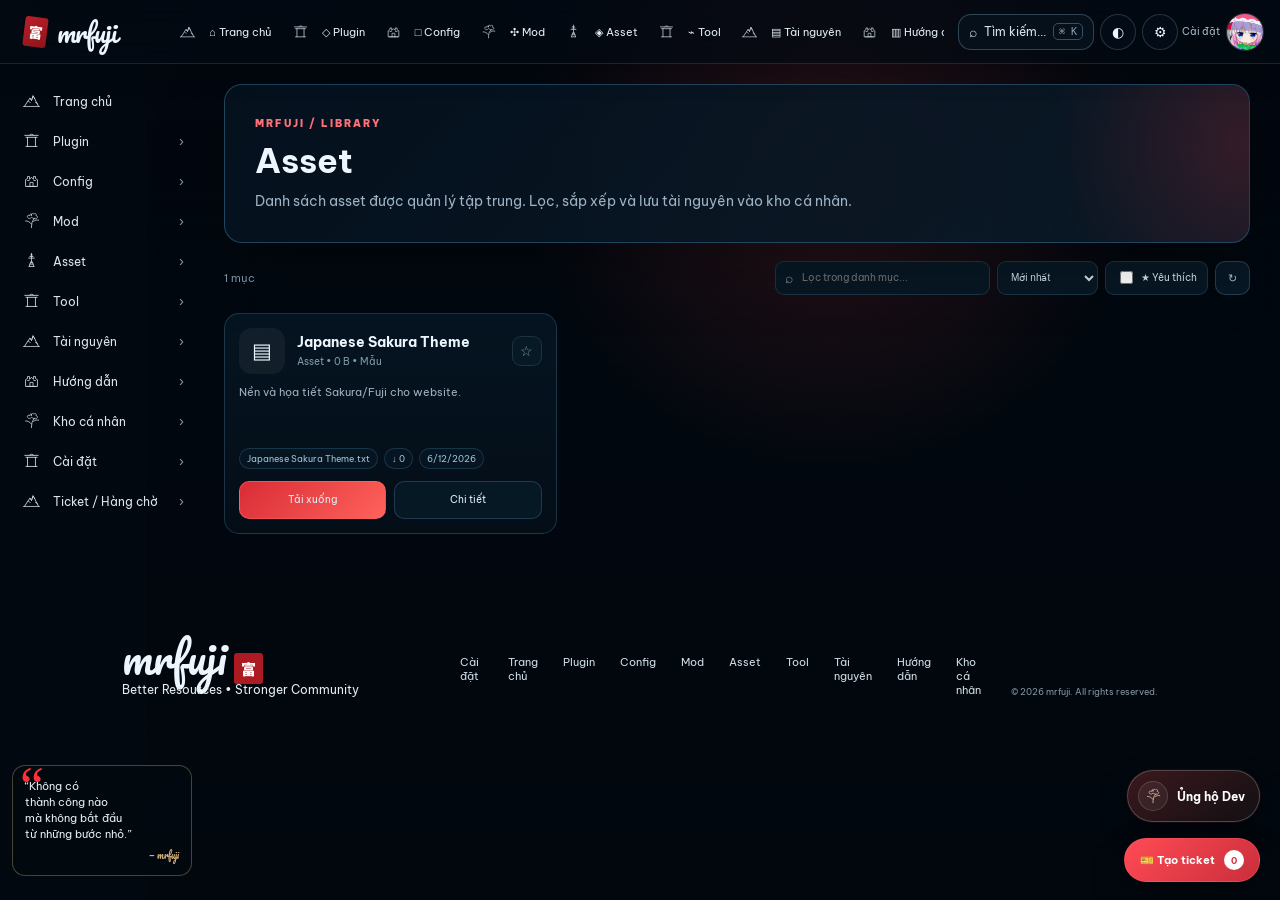
==== assets.html @ ceda86ba "Add files via upload" ====
<!doctype html><html lang="vi"><head><meta charset="utf-8"><meta name="viewport" content="width=device-width,initial-scale=1"><title>mrfuji — Resource Hub</title><meta name="description" content="mrfuji — Game Developer & Resource Creator"><link rel="icon" href="assets/favicon.svg"><link rel="preconnect" href="https://fonts.googleapis.com"><link rel="preconnect" href="https://fonts.gstatic.com" crossorigin><link href="https://fonts.googleapis.com/css2?family=Be+Vietnam+Pro:wght@400;500;600;700;800&family=Noto+Sans+JP:wght@500;700;900&family=Pacifico&display=swap" rel="stylesheet"><link rel="stylesheet" href="css/style.css"></head><body><div class="page-bg"></div><div class="page-overlay"></div><div class="petal-layer"></div><header class="topbar"><a class="brand" href="index.html"><span class="brand-mark">富</span><span class="brand-word">mrfuji</span></a><nav class="topnav"><a href="index.html">⌂ Trang chủ</a><a href="plugins.html">◇ Plugin</a><a href="config.html">□ Config</a><a href="mods.html">✣ Mod</a><a href="assets.html">◈ Asset</a><a href="tools.html">⌁ Tool</a><a href="resources.html">▤ Tài nguyên</a><a href="guide.html">▥ Hướng dẫn</a><a href="my-library.html">♡ Kho cá nhân</a><a href="#" data-open-ticket-nav>🎫 Ticket</a></nav><div class="top-actions"><button class="search-pill" id="searchOpen">⌕ <span>Tìm kiếm...</span><kbd>⌘ K</kbd></button><button class="icon-btn" id="themeToggle">◐</button><button class="icon-btn settings-trigger" id="adminOpen" aria-label="Cài đặt">⚙</button><span class="settings-label">Cài đặt</span><button class="mini-avatar" id="avatarBtn"><img src="assets/images/avatar.gif" alt="Avatar"></button></div></header><aside class="sidebar"><div class="side-inner"><a class="side-item" href="index.html"><span class="side-icon">⌂</span><span>Trang chủ</span></a><a class="side-item" href="plugins.html"><span class="side-icon">◇</span><span>Plugin</span><span class="chev">›</span></a><a class="side-item" href="config.html"><span class="side-icon">□</span><span>Config</span><span class="chev">›</span></a><a class="side-item" href="mods.html"><span class="side-icon">✣</span><span>Mod</span><span class="chev">›</span></a><a class="side-item" href="assets.html"><span class="side-icon">◈</span><span>Asset</span><span class="chev">›</span></a><a class="side-item" href="tools.html"><span class="side-icon">⌁</span><span>Tool</span><span class="chev">›</span></a><a class="side-item" href="resources.html"><span class="side-icon">▤</span><span>Tài nguyên</span><span class="chev">›</span></a><a class="side-item" href="guide.html"><span class="side-icon">▥</span><span>Hướng dẫn</span><span class="chev">›</span></a><a class="side-item" href="my-library.html"><span class="side-icon">♡</span><span>Kho cá nhân</span><span class="chev">›</span></a><a class="side-item settings-side-link" href="#" data-open-settings><span class="side-icon">⚙</span><span>Cài đặt</span><span class="chev">›</span></a><a class="side-item ticket-side-link" href="#" data-open-ticket-nav><span class="side-icon">🎫</span><span>Ticket / Hàng chờ</span><span class="chev">›</span></a><div class="side-quote">“Không có<br>thành công nào<br>mà không bắt đầu<br>từ những bước nhỏ.”<small>— mrfuji</small></div></div></aside><main class="content"><div class="page-shell" id="catalogRoot" data-cat="assets"><section class="page-hero"><span class="page-hero-kicker">mrfuji / library</span><h1 id="catTitle">Asset</h1><p id="catDesc">Hình ảnh, âm thanh, resource pack và các tài nguyên thiết kế.</p></section><div class="page-toolbar"><div class="count" id="catCount">Đang tải...</div><div class="catalog-tools"><label class="catalog-search"><span>⌕</span><input id="catalogSearch" placeholder="Lọc trong danh mục..."></label><select id="catalogSort" class="catalog-select"><option value="new">Mới nhất</option><option value="downloads">Nhiều lượt tải</option><option value="name">Tên A → Z</option></select><label class="fav-filter"><input id="onlyFav" type="checkbox"> ★ Yêu thích</label><button class="filter-btn" id="refreshCatalog">↻</button></div></div><div class="resource-cards" id="catalogList"></div></div></main><footer class="footer shell"><div class="footer-brand"><span class="script">mrfuji</span><span class="seal">富</span><p>Better Resources • Stronger Community</p></div><div class="footer-nav"><a href="#" data-open-settings>Cài đặt</a><a href="index.html">Trang chủ</a><a href="plugins.html">Plugin</a><a href="config.html">Config</a><a href="mods.html">Mod</a><a href="assets.html">Asset</a><a href="tools.html">Tool</a><a href="resources.html">Tài nguyên</a><a href="guide.html">Hướng dẫn</a><a href="my-library.html">Kho cá nhân</a></div><small>© 2026 mrfuji. All rights reserved.</small></footer><div class="search-modal" id="searchModal" aria-hidden="true"><div class="search-box"><button class="close" id="searchClose">×</button><div class="modal-heading"><span class="modal-kicker">SEARCH</span><b>Tìm kiếm tài nguyên</b><small>Tìm trong toàn bộ thư viện đã upload</small></div><div class="search-input"><span>⌕</span><input id="searchInput" placeholder="Tên file, tiêu đề, danh mục..." autocomplete="off"></div><div class="search-results" id="searchResults"></div></div></div>
<div class="admin-modal" id="adminModal" aria-hidden="true"><div class="admin-box"><button class="close" id="adminClose">×</button><div class="modal-heading"><span class="modal-kicker">ADMIN CENTER</span><b>Quản trị website</b><small>Đổi avatar, upload tài nguyên, quản lý danh sách và nhạc.</small></div><form class="admin-form" id="adminForm"><label>Mật khẩu quản trị<input id="adminPassword" type="password" placeholder="Nhập mật khẩu"></label><button class="primary-btn" type="submit">Đăng nhập Admin</button><p class="admin-note">Bản tĩnh: quyền này chỉ bảo vệ giao diện trên trình duyệt hiện tại.</p></form><div class="hidden" id="adminPanel"><div class="admin-profile-card"><div class="admin-avatar-preview"><img src="assets/images/avatar.gif" alt="Avatar"></div><div><b>mrfuji Administrator</b><small>Quản lý profile & thư viện</small></div><span class="admin-badge">ADMIN</span></div><div class="admin-actions"><button class="primary-btn" id="changeAvatarBtn">Đổi ảnh đại diện</button><button class="secondary-btn" id="resetAvatarBtn">Khôi phục avatar</button><button class="secondary-btn" id="logoutAdmin">Đăng xuất</button><input id="avatarInput" type="file" accept="image/*" hidden></div><div class="admin-tabs"><button class="admin-tab active" data-admin-tab="upload">Upload</button><button class="admin-tab" data-admin-tab="library">Thư viện</button><button class="admin-tab" data-admin-tab="music">Nhạc</button><button class="admin-tab" data-admin-tab="stats">Thống kê</button></div><div id="adminWorkspace"></div></div></div></div>
<div class="toast" id="toast"></div><div class="scroll-progress" id="scrollProgress"></div><button class="back-top" id="backTop">↑</button><script src="js/ticket-center.js"></script><script src="js/script.js"></script><script>document.querySelector('#refreshCatalog')?.addEventListener('click',()=>location.reload())</script></body></html>
---- css/style.css ----
:root{--bg:#040a12;--panel:rgba(4,15,27,.88);--panel2:rgba(3,17,29,.94);--line:rgba(95,183,239,.28);--line2:rgba(255,72,75,.65);--text:#edf6ff;--muted:#9fb4c8;--red:#ff2431;--red2:#e95b5f;--blue:#0ea7ff;--cyan:#12d8f2;--gold:#f3b44f;--purple:#9d86ff;--green:#55e9b1}*{box-sizing:border-box}html{scroll-behavior:smooth}body{margin:0;background:var(--bg);color:var(--text);font-family:'Be Vietnam Pro',sans-serif;font-size:14px;min-height:100vh}.page-bg{position:fixed;inset:0;background:linear-gradient(rgba(1,8,14,.28),rgba(1,8,14,.5)),url('https://images.unsplash.com/photo-1490806843957-31f4c9a91c65?auto=format&fit=crop&w=2400&q=85') center/cover no-repeat;filter:saturate(.8) contrast(1.05);z-index:-3}.page-overlay{position:fixed;inset:0;background:radial-gradient(circle at 65% 18%,rgba(255,74,74,.16),transparent 28%),linear-gradient(90deg,rgba(2,9,16,.92) 0 11.4%,rgba(2,9,16,.52) 11.5% 100%);z-index:-2}.petal-layer{pointer-events:none;position:fixed;inset:0;overflow:hidden;z-index:20}.petal{position:absolute;top:-30px;width:10px;height:7px;background:#ff7990;border-radius:8px 0 8px 0;box-shadow:0 0 8px rgba(255,68,92,.6);animation:fall linear infinite}@keyframes fall{to{transform:translate3d(var(--x),110vh,0) rotate(720deg);opacity:.1}}a{color:inherit;text-decoration:none}button{font:inherit}.topbar{position:fixed;left:0;right:0;top:0;height:72px;padding:0 22px 0 34px;display:flex;align-items:center;gap:25px;background:rgba(3,10,17,.82);border-bottom:1px solid rgba(151,182,209,.15);backdrop-filter:blur(16px);z-index:30}.brand{width:180px;display:flex;align-items:center;gap:10px}.brand-word,.script{font-family:'Pacifico',cursive}.brand-word{font-size:31px;letter-spacing:-1px}.brand-mark{font-family:'Noto Sans JP';font-weight:900;background:#ba171f;color:#fff;width:26px;height:35px;display:grid;place-items:center;border-radius:3px;transform:rotate(7deg);font-size:14px}.topnav{display:flex;gap:7px;flex:1}.topnav a{padding:13px 14px;border:1px solid transparent;border-radius:12px;color:#e2edf7;white-space:nowrap}.topnav a span{opacity:.95;margin-right:7px}.topnav a.active,.topnav a:hover{background:linear-gradient(180deg,rgba(255,67,68,.23),rgba(255,67,68,.08));border-color:rgba(255,67,68,.55);box-shadow:inset 0 0 20px rgba(255,44,44,.06)}.top-actions{display:flex;align-items:center;gap:9px}.search-pill{min-width:155px;display:flex;align-items:center;gap:7px;background:#071520;border:1px solid rgba(129,171,201,.34);color:#d7e3ee;border-radius:18px;padding:10px 12px}.search-pill span{font-size:12px;flex:1;text-align:left}.search-pill kbd{font-size:10px;border:1px solid #385066;padding:2px 5px;border-radius:5px;color:#8ca2b4}.icon-btn,.mini-avatar{width:40px;height:40px;border-radius:50%;border:1px solid rgba(129,171,201,.3);background:#06131f;color:#f0f6fc;display:grid;place-items:center}.mini-avatar{padding:0;overflow:hidden}.mini-avatar img{width:100%;height:100%;object-fit:cover}.sidebar{position:fixed;left:0;top:72px;bottom:0;width:230px;padding:24px 14px;z-index:25}.side-inner{height:100%;position:relative}.side-item{display:flex;align-items:center;gap:11px;padding:13px 13px;margin:3px 0;border-radius:11px;color:#dbe5ed}.side-item.active,.side-item:hover{background:linear-gradient(90deg,rgba(194,25,31,.32),rgba(194,25,31,.08));border:1px solid rgba(255,58,66,.5)}.side-icon{width:24px;text-align:center;font-size:18px}.chev{margin-left:auto;color:#88a0b2}.side-quote{position:absolute;bottom:20px;left:2px;right:2px;border:1px solid rgba(255,52,62,.8);border-radius:8px;padding:20px 17px 16px;background:rgba(2,10,18,.72);line-height:1.7;color:#e9eef4}.side-quote:before{content:'“';position:absolute;top:-18px;left:7px;font-size:54px;color:#ff3038;font-family:Georgia}.side-quote small{display:block;text-align:right;margin-top:6px;font-family:'Pacifico',cursive;color:#ef5961}.content{margin-left:230px;padding-top:93px;padding-right:17px}.shell{width:min(1085px,calc(100vw - 252px));margin:0 auto}.hero{height:370px;position:relative;border:1px solid rgba(113,174,218,.31);border-radius:16px;overflow:hidden;background:linear-gradient(90deg,rgba(3,10,16,.78),rgba(3,10,16,.22)),url('https://images.unsplash.com/photo-1490806843957-31f4c9a91c65?auto=format&fit=crop&w=2200&q=82') center 37%/cover}.hero:after{content:'';position:absolute;inset:0;background:linear-gradient(90deg,rgba(4,11,18,.6),transparent 48%,rgba(4,11,18,.22));pointer-events:none}.hero-profile{position:absolute;left:28px;top:70px;display:flex;align-items:center;gap:24px;z-index:2}.avatar-ring{border:0;background:none;padding:0;width:180px;height:180px;border-radius:50%;overflow:hidden;box-shadow:0 0 0 4px rgba(255,36,49,.82),0 0 0 7px rgba(5,12,19,.95),0 0 36px rgba(255,40,49,.35);cursor:pointer}.avatar-ring img{width:100%;height:100%;object-fit:cover}.hero-copy{padding-top:16px}.hero-name{display:flex;align-items:center;gap:12px}.script{font-size:55px;line-height:1}.seal{background:#ad1b22;color:#fff;font-family:'Noto Sans JP';font-weight:900;padding:5px 7px;border-radius:3px;transform:rotate(-6deg);font-size:15px}.hero-role{font-weight:700;font-size:16px;margin:9px 0 9px}.hero-copy p{color:#e0ebf3;line-height:1.7;margin:0}.socials{display:flex;gap:24px;margin-top:19px;font-size:23px}.clock-card{position:absolute;right:18px;top:70px;z-index:3;text-align:right;padding-right:38px}.jp-vertical{position:absolute;right:0;top:3px;font-family:'Noto Sans JP';font-weight:900;writing-mode:vertical-rl;letter-spacing:2px;font-size:22px;color:#fff;text-shadow:0 4px 14px #000}.time{font-size:24px;font-weight:700}.date{font-size:12px;color:#e6edf4;margin-top:4px}.weather{margin-top:11px;display:flex;gap:10px;align-items:center;justify-content:flex-end;color:#e6edf4}.weather span{font-size:23px}.weather strong{font-size:18px}.hero-stats{position:absolute;left:53%;right:24px;bottom:24px;z-index:4;height:76px;border:1px solid rgba(110,167,211,.38);background:rgba(1,10,19,.77);backdrop-filter:blur(12px);border-radius:12px;display:grid;grid-template-columns:repeat(4,1fr)}.hero-stats>div{display:flex;flex-direction:column;justify-content:center;align-items:center;gap:1px;border-right:1px solid rgba(110,167,211,.16)}.hero-stats>div:last-child{border:0}.hero-stats strong{font-size:16px}.hero-stats span{font-size:10px;color:#90a6b7}.hero-stats .online i{width:10px;height:10px;border-radius:50%;background:#31efb0;box-shadow:0 0 10px #31efb0;margin-bottom:2px}.intro{margin-top:16px;display:grid;grid-template-columns:1.02fr 1.48fr;gap:14px;padding:21px 20px;border:1px solid rgba(255,41,50,.58);border-radius:13px;background:linear-gradient(90deg,rgba(3,13,22,.97),rgba(7,18,28,.78)),url('https://images.unsplash.com/photo-1493780474015-ba834fd0ce2f?auto=format&fit=crop&w=1600&q=78') center/cover}.intro-copy h2,.section-head h2{font-size:20px;margin:0 0 7px}.intro-copy h2 span{color:#ff2f39}.intro-copy p{color:#d8e3ec;line-height:1.64;margin:7px 0}.signature{font-family:'Pacifico',cursive;font-size:35px;color:#ff3540;margin-top:3px;transform:rotate(-8deg)}.category-grid{display:grid;grid-template-columns:repeat(5,1fr);gap:10px}.cat-card{position:relative;padding:18px 12px 12px;border-radius:9px;min-height:145px;display:flex;flex-direction:column;align-items:center;text-align:center;overflow:hidden}.cat-card:before{content:'';position:absolute;inset:0;background:linear-gradient(180deg,rgba(255,255,255,.03),transparent)}.cat-card.red{border:1px solid #b33139;background:linear-gradient(180deg,rgba(163,31,37,.43),rgba(24,13,18,.65))}.cat-card.blue{border:1px solid #1484c2;background:linear-gradient(180deg,rgba(11,79,126,.4),rgba(8,24,35,.7))}.cat-card.cyan{border:1px solid #097ea4;background:linear-gradient(180deg,rgba(8,68,94,.42),rgba(7,21,31,.7))}.cat-card.gold{border:1px solid #8f6a3d;background:linear-gradient(180deg,rgba(103,75,34,.36),rgba(28,22,16,.75))}.cat-card.purple{border:1px solid #6655a1;background:linear-gradient(180deg,rgba(67,45,117,.32),rgba(12,10,24,.75))}.cat-icon{font-size:28px;width:53px;height:53px;border-radius:50%;display:grid;place-items:center;background:rgba(0,0,0,.22);margin-bottom:9px}.cat-card b{font-size:14px}.cat-card small{font-size:9px;color:#9fb4c5;margin-top:5px;line-height:1.4}.cat-card em{font-style:normal;margin-top:auto;border:1px solid rgba(255,255,255,.24);border-radius:50%;width:24px;height:24px;display:grid;place-items:center}.section{margin-top:16px;background:linear-gradient(180deg,rgba(2,13,22,.94),rgba(3,11,19,.92));border:1px solid rgba(60,153,209,.4);border-radius:13px;padding:18px 19px}.section-head{display:flex;align-items:center;justify-content:space-between;margin-bottom:12px}.section-head h2{font-size:19px}.section-head h2:first-letter{color:#ff2d37}.section-head p{margin:2px 0 0;color:#9db0c0;font-size:11px}.section-head>a{font-size:12px}.skill-grid{display:grid;grid-template-columns:repeat(5,1fr);gap:11px}.skill{min-height:102px;border:1px solid rgba(72,140,184,.38);border-radius:8px;background:rgba(5,19,31,.86);padding:13px;display:flex;align-items:flex-start;gap:10px}.skill-icon{width:42px;height:42px;border-radius:8px;display:grid;place-items:center;font-weight:900;font-size:17px;color:#fff;flex:0 0 42px}.skill-icon.js{background:#f5cd1d;color:#111}.skill-icon.node{background:#27ad62}.skill-icon.php{background:#7775d9}.skill-icon.html{background:#f36439}.skill-icon.git{background:#ee4c42}.skill-info{display:flex;flex-direction:column;min-width:0;flex:1}.skill-info b{font-size:12px}.skill-info small{font-size:10px;color:#a5b4c2;margin-top:2px}.meter{height:7px;margin-top:14px;background:#143143;border-radius:20px;overflow:hidden}.meter i{display:block;height:100%;background:linear-gradient(90deg,#ffbf39,#35dbba);border-radius:20px}.skill>strong{align-self:flex-end;font-size:10px;color:#dbe8f1}.plugin-grid{display:grid;grid-template-columns:repeat(4,1fr);gap:11px}.plugin{padding:15px;border:1px solid rgba(72,140,184,.37);border-radius:8px;background:rgba(5,18,29,.9)}.plugin-top{display:flex;gap:10px;align-items:flex-start}.picon{width:41px;height:41px;border-radius:8px;display:grid;place-items:center;color:#fff;font-size:22px}.picon.green{background:#20b275}.picon.blue{background:#127cd0}.picon.purple{background:#8162f5}.picon.gold{background:#d8921f}.plugin b{font-size:13px}.tags{display:flex;gap:5px;margin-top:4px}.tags span{font-size:9px;color:#aab8c3;background:#173044;padding:2px 6px;border-radius:5px}.plugin p{font-size:11px;line-height:1.55;color:#bfccd8;min-height:48px}.plugin footer{display:flex;align-items:center;gap:14px;font-size:10px;color:#b6c5d1}.rating{color:#f8cd37}.plugin footer em{margin-left:auto;border:1px solid #496276;border-radius:50%;width:23px;height:23px;display:grid;place-items:center;font-style:normal}.split{display:grid;grid-template-columns:2fr 1fr;gap:14px}.resource-list{display:grid;gap:8px}.resource{display:flex;align-items:center;gap:12px;padding:9px;border:1px solid rgba(66,133,175,.33);border-radius:8px;background:rgba(7,18,29,.87)}.thumb{width:95px;height:58px;border-radius:6px;background-size:cover;background-position:center}.r1{background-image:linear-gradient(rgba(10,26,49,.25),rgba(10,26,49,.6)),url('https://images.unsplash.com/photo-1518709268805-4e9042af9f23?auto=format&fit=crop&w=700&q=70')}.r2{background-image:linear-gradient(rgba(10,26,49,.25),rgba(10,26,49,.6)),url('https://images.unsplash.com/photo-1550745165-9bc0b252726f?auto=format&fit=crop&w=700&q=70')}.r3{background-image:linear-gradient(rgba(10,26,49,.25),rgba(10,26,49,.6)),url('https://images.unsplash.com/photo-1522383225653-ed111181a951?auto=format&fit=crop&w=700&q=70')}.resource div{flex:1}.resource b{font-size:12px}.resource small{display:block;font-size:9px;color:#5ec8ff;margin-top:2px}.resource p{margin:4px 0 0;color:#aabcc9;font-size:10px}.resource em{font-style:normal;width:25px;height:25px;border:1px solid #3f596e;border-radius:50%;display:grid;place-items:center}.quick-panel{padding-left:2px}.quick-panel .section-head{margin-bottom:8px}.quick-panel>a{display:flex;align-items:center;gap:9px;padding:13px 12px;border:1px solid rgba(66,133,175,.28);border-radius:7px;background:rgba(8,20,31,.77);margin-bottom:7px}.quick-panel>a span{width:26px;text-align:center}.quick-panel>a b{margin-left:auto;color:#6bcfff}.server{margin-top:16px;display:grid;grid-template-columns:1.1fr 2.6fr 1.3fr;gap:16px;align-items:center;border:1px solid rgba(255,39,47,.52);border-radius:12px;padding:14px 18px;background:linear-gradient(90deg,rgba(3,16,26,.97),rgba(6,20,30,.95))}.server-title{display:flex;gap:10px;align-items:center}.server-title>span{font-size:24px;color:#ff2e39}.server-title h2{margin:0;font-size:18px}.server-title p{margin:3px 0 0;font-size:10px;color:#8fa5b6}.server-items{display:grid;grid-template-columns:repeat(4,1fr);gap:7px}.server-items>div{border:1px solid rgba(68,133,171,.28);border-radius:7px;padding:9px 8px;display:grid;grid-template-columns:24px 1fr;align-items:center;background:#071622}.server-items b{font-size:10px}.server-items small{grid-column:2;font-size:8px;color:#a3b7c5}.server-items i{display:inline-block;width:6px;height:6px;border-radius:50%;background:#1fe6a8}.uptime{align-self:stretch;display:flex;flex-direction:column;justify-content:center}.uptime>div:first-child{display:flex;justify-content:space-between;font-size:10px;margin-bottom:7px}.uptime>div:first-child span{color:#b9cbd5}.uptime-bar{height:8px;background:#14333d;border-radius:10px;overflow:hidden}.uptime-bar i{display:block;width:99.9%;height:100%;background:linear-gradient(90deg,#39e3af,#63f2b8);border-radius:10px}.footer{padding:38px 10px 45px;display:grid;grid-template-columns:1.2fr 2fr auto;align-items:end;gap:20px}.footer-brand .script{font-size:42px}.footer-brand .seal{margin-left:8px}.footer-brand p{margin:3px 0 0;color:#e4edf4;font-size:12px}.footer-nav{display:flex;justify-content:center;gap:25px;font-size:11px;color:#d0dde6}.footer>small{color:#8195a5;font-size:9px;text-align:right}.search-modal{position:fixed;inset:0;background:rgba(1,6,11,.73);backdrop-filter:blur(10px);display:none;place-items:start center;padding-top:120px;z-index:100}.search-modal.open{display:grid}.search-box{width:min(670px,92vw);background:#07131f;border:1px solid rgba(93,172,222,.38);border-radius:12px;box-shadow:0 35px 90px rgba(0,0,0,.45);padding:14px}.close{position:absolute;right:22px;top:18px;background:none;color:#dbe9f2;border:0;font-size:28px}.search-input{display:flex;gap:10px;align-items:center;border:1px solid #345269;background:#04101a;border-radius:8px;padding:11px 13px}.search-input input{flex:1;background:none;border:0;outline:0;color:#fff;font-size:14px}.search-results{margin-top:10px;display:grid;gap:7px;max-height:55vh;overflow:auto}.result{padding:11px;border:1px solid rgba(71,132,171,.3);border-radius:7px;background:#081824}.result b{font-size:12px}.result small{display:block;color:#7ca6be;margin-top:3px}@media(max-width:1250px){.topnav{gap:0}.topnav a{padding:11px 8px;font-size:11px}.brand{width:130px}.sidebar{width:205px}.content{margin-left:205px}.shell{width:min(1060px,calc(100vw - 225px))}.hero-stats{left:44%}.skill-grid,.plugin-grid{grid-template-columns:repeat(2,1fr)}.category-grid{grid-template-columns:repeat(3,1fr)}}@media(max-width:960px){.topnav{display:none}.sidebar{display:none}.content{margin-left:0;padding-left:12px}.shell{width:calc(100vw - 24px)}.topbar{padding:0 14px}.brand{flex:1}.hero{height:auto;min-height:515px}.hero-profile{left:22px;right:22px;top:45px}.hero-stats{left:22px;right:22px;bottom:18px}.intro{grid-template-columns:1fr}.category-grid{grid-template-columns:repeat(5,1fr)}.split{grid-template-columns:1fr}.server{grid-template-columns:1fr}.server-items{grid-template-columns:repeat(4,1fr)}.footer{grid-template-columns:1fr}.footer-nav{justify-content:flex-start;flex-wrap:wrap}.footer>small{text-align:left}}@media(max-width:650px){.search-pill span,.search-pill kbd,.icon-btn{display:none}.search-pill{min-width:42px;width:42px;padding:0;justify-content:center}.hero-profile{flex-direction:column;align-items:flex-start}.avatar-ring{width:125px;height:125px}.script{font-size:40px}.clock-card{top:20px;right:12px}.hero{min-height:640px}.hero-stats{grid-template-columns:repeat(2,1fr);height:auto}.hero-stats>div{min-height:60px}.category-grid{grid-template-columns:repeat(2,1fr)}.skill-grid,.plugin-grid{grid-template-columns:1fr}.server-items{grid-template-columns:repeat(2,1fr)}.intro{padding:16px}.topbar{height:62px}.content{padding-top:75px}.side-quote{display:none}.section{padding:15px}.resource{align-items:flex-start}.thumb{width:80px;height:50px}.footer-brand{text-align:left}}

/* ===== UI refinement ===== */
:root{--shadow:0 18px 55px rgba(0,0,0,.26);--glass:rgba(4,15,27,.72)}
body{overflow-x:hidden;background:#030912}
button{cursor:pointer}
.topbar{box-shadow:0 8px 30px rgba(0,0,0,.2)}
.brand:hover .brand-mark{transform:rotate(0deg) scale(1.05)}
.topnav a{transition:.22s ease;position:relative}
.topnav a.active:after{content:'';position:absolute;left:14px;right:14px;bottom:5px;height:2px;background:linear-gradient(90deg,#ff2c38,#ff8c72);border-radius:99px}
.icon-btn,.mini-avatar,.search-pill{transition:.22s ease}
.icon-btn:hover,.mini-avatar:hover,.search-pill:hover{transform:translateY(-2px);border-color:rgba(255,75,84,.6);box-shadow:0 8px 22px rgba(0,0,0,.22)}
.notification-btn{position:relative}.notification-btn i{position:absolute;right:7px;top:7px;width:7px;height:7px;background:#ff4550;border-radius:50%;box-shadow:0 0 10px #ff4550}
.hero{box-shadow:var(--shadow);isolation:isolate}
.hero-glow{position:absolute;inset:auto 20% 5% 3%;height:180px;background:radial-gradient(circle,rgba(255,37,47,.18),transparent 68%);filter:blur(8px);pointer-events:none;z-index:1}
.hero-profile{top:56px}
.avatar-ring{transition:.28s ease}.avatar-ring:hover{transform:scale(1.025);box-shadow:0 0 0 4px rgba(255,36,49,.82),0 0 0 8px rgba(5,12,19,.95),0 0 48px rgba(255,40,49,.48)}
.hero-copy p{max-width:500px}
.clock-card{top:26px;right:22px;width:315px;min-height:142px;padding:16px 19px 15px;border:1px solid rgba(130,196,234,.35);border-radius:15px;background:linear-gradient(145deg,rgba(5,19,31,.88),rgba(4,12,20,.68));backdrop-filter:blur(16px);text-align:left;box-shadow:0 20px 45px rgba(0,0,0,.28)}
.clock-label{display:flex;align-items:center;gap:7px;color:#91abc0;font-size:9px;letter-spacing:1.8px;font-weight:800}.status-dot{width:7px;height:7px;border-radius:50%;background:#37ebad;box-shadow:0 0 11px #37ebad}
.clock-main{margin-top:9px;display:flex;align-items:flex-end;justify-content:space-between;gap:12px}.clock-card .time{font-size:34px;line-height:1;font-weight:800;letter-spacing:-1px}.clock-card .date{margin-top:5px;max-width:160px;line-height:1.35;color:#b9c8d5}.weather{margin-top:13px;justify-content:flex-start;padding-top:11px;border-top:1px solid rgba(116,170,203,.16)}.weather span{font-size:20px}.weather strong{font-size:16px}.weather small{color:#7d98ac;font-size:9px;margin-left:auto}.jp-vertical{display:none}.jp-tag{position:absolute;right:14px;top:12px;font-family:'Noto Sans JP';writing-mode:vertical-rl;color:rgba(239,246,251,.15);font-size:10px;letter-spacing:2px;line-height:1.5}
.hero-stats{left:48%;right:22px;bottom:20px;height:70px;box-shadow:0 12px 32px rgba(0,0,0,.2)}
.hero-stats>div{transition:.2s ease}.hero-stats>div:hover{background:rgba(255,255,255,.025)}
.intro,.section,.server{box-shadow:0 14px 40px rgba(0,0,0,.16)}
.cat-card,.skill,.plugin,.resource,.quick-panel>a{transition:transform .2s ease,border-color .2s ease,box-shadow .2s ease}.cat-card:hover,.skill:hover,.plugin:hover,.resource:hover,.quick-panel>a:hover{transform:translateY(-3px);border-color:rgba(255,79,88,.55);box-shadow:0 12px 30px rgba(0,0,0,.18)}
.section-head>a{color:#86d8ff}.section-head>a:hover{color:#fff}
.search-modal,.admin-modal{z-index:100;position:fixed;inset:0;background:rgba(1,6,11,.76);backdrop-filter:blur(14px);display:none;place-items:start center;padding-top:105px}.search-modal.open,.admin-modal.open{display:grid}
.search-box,.admin-box{width:min(680px,92vw);max-height:78vh;overflow:auto;background:linear-gradient(145deg,#07131f,#06101a);border:1px solid rgba(93,172,222,.4);border-radius:18px;box-shadow:0 35px 100px rgba(0,0,0,.55);padding:24px}
.admin-box{width:min(560px,92vw)}
.modal-heading{display:grid;gap:3px;padding-right:40px;margin-bottom:16px}.modal-kicker{font-size:9px;letter-spacing:2px;color:#ff6670;font-weight:800}.modal-heading b{font-size:21px}.modal-heading small{color:#829db1;font-size:11px}
.close{right:16px;top:14px;width:38px;height:38px;border:1px solid rgba(120,167,193,.25);border-radius:50%;background:rgba(255,255,255,.03);font-size:25px;line-height:1}
.search-input{border-radius:12px;padding:13px 15px;background:#04101a}.search-input:focus-within{border-color:#5bcaff;box-shadow:0 0 0 3px rgba(91,202,255,.08)}
.search-results{max-height:50vh;padding-right:3px}.result{padding:13px 14px;border-radius:11px;transition:.18s ease}.result:hover{transform:translateX(3px);border-color:rgba(255,75,85,.5);background:rgba(255,50,58,.06)}
.admin-form{display:grid;gap:12px}.admin-form label{display:grid;gap:7px;color:#b6c8d4;font-size:11px;font-weight:700}.admin-form input{width:100%;padding:13px 14px;background:#04101a;border:1px solid #345269;border-radius:10px;color:#fff;outline:0}.admin-form input:focus{border-color:#59ccff;box-shadow:0 0 0 3px rgba(89,204,255,.08)}
.primary-btn,.secondary-btn{border-radius:10px;padding:11px 14px;border:1px solid transparent;color:#fff;font-weight:800;transition:.2s ease}.primary-btn{background:linear-gradient(135deg,#e52c36,#ff5a52);box-shadow:0 10px 22px rgba(255,45,54,.22)}.secondary-btn{background:#091a29;border-color:#2b4b60}.primary-btn:hover,.secondary-btn:hover{transform:translateY(-2px)}
.admin-note{color:#748d9f;font-size:9px;line-height:1.5;margin:0}.hidden{display:none!important}.admin-profile-card{display:grid;grid-template-columns:58px 1fr auto;gap:12px;align-items:center;padding:12px;border:1px solid rgba(74,139,177,.3);background:rgba(6,20,31,.72);border-radius:13px}.admin-avatar-preview{width:58px;height:58px;border-radius:50%;overflow:hidden;border:2px solid rgba(255,61,70,.65)}.admin-avatar-preview img{width:100%;height:100%;object-fit:cover}.admin-profile-card b{display:block;font-size:12px}.admin-profile-card small{display:block;color:#8fa6b6;font-size:10px;margin-top:3px}.admin-badge{font-size:8px;letter-spacing:1px;font-weight:900;color:#ff8f95;border:1px solid rgba(255,77,85,.4);padding:5px 7px;border-radius:7px;background:rgba(255,44,52,.08)}.admin-actions{display:grid;grid-template-columns:1fr 1fr;gap:9px;margin-top:12px}.admin-actions .primary-btn{grid-column:1/-1}
.admin-mode #adminOpen{color:#ff8187;border-color:rgba(255,74,83,.6);box-shadow:0 0 0 3px rgba(255,74,83,.06)}
.toast{position:fixed;right:22px;bottom:22px;z-index:130;max-width:min(360px,calc(100vw - 44px));padding:12px 15px;border:1px solid rgba(71,224,171,.35);background:rgba(5,20,29,.94);color:#e8fff8;border-radius:11px;box-shadow:0 16px 40px rgba(0,0,0,.35);transform:translateY(25px);opacity:0;pointer-events:none;transition:.25s ease;font-size:11px}.toast.show{transform:none;opacity:1}.toast[data-type="error"]{border-color:rgba(255,78,88,.42);color:#ffe3e5}
.scroll-progress{position:fixed;left:0;top:0;height:3px;width:0;background:linear-gradient(90deg,#ff2431,#ff885f,#55e9b1);z-index:140;box-shadow:0 0 12px rgba(255,56,70,.55)}
.back-top{position:fixed;right:22px;bottom:22px;z-index:50;width:42px;height:42px;border-radius:50%;border:1px solid rgba(120,174,209,.36);background:rgba(5,18,29,.87);color:#fff;box-shadow:0 10px 28px rgba(0,0,0,.3);opacity:0;pointer-events:none;transform:translateY(10px);transition:.25s ease}.back-top.show{opacity:1;pointer-events:auto;transform:none}.back-top:hover{border-color:rgba(255,70,78,.65);transform:translateY(-2px)}
.light-theme{--bg:#eef4f8;--text:#102130;--muted:#587080}.light-theme .topbar{background:rgba(244,249,252,.85);border-color:rgba(28,74,103,.12)}.light-theme .sidebar{background:linear-gradient(90deg,rgba(244,249,252,.85),transparent)}.light-theme .content{color:#102130}.light-theme .section,.light-theme .intro,.light-theme .server{background:linear-gradient(180deg,rgba(250,253,255,.97),rgba(236,245,250,.92));border-color:rgba(30,105,145,.22)}.light-theme .skill,.light-theme .plugin,.light-theme .resource,.light-theme .quick-panel>a{background:#f9fcfe;border-color:rgba(53,112,145,.2);color:#132938}.light-theme .skill-info small,.light-theme .resource p,.light-theme .server-title p{color:#597383}.light-theme .clock-card{background:linear-gradient(145deg,rgba(248,252,255,.9),rgba(228,239,247,.86));border-color:rgba(36,107,143,.25);color:#102130}.light-theme .clock-card .date,.light-theme .weather{color:#567080}.light-theme .search-box,.light-theme .admin-box{background:linear-gradient(145deg,#f8fcff,#e9f3f8);color:#102130}.light-theme .search-input,.light-theme .admin-form input{background:#f4f9fc;color:#102130}.light-theme .admin-profile-card{background:#f3f9fc}.light-theme .secondary-btn{background:#eaf3f7;color:#173144}.light-theme .side-item{color:#183242}.light-theme .side-item.active,.light-theme .side-item:hover{background:linear-gradient(90deg,rgba(195,35,42,.13),rgba(195,35,42,.03))}.light-theme .hero-stats{background:rgba(7,20,31,.72);color:#fff}
@media(max-width:960px){.clock-card{top:22px;right:18px;width:285px}.hero-profile{top:185px}.hero-stats{left:22px;right:22px}.hero{min-height:560px}.admin-actions{grid-template-columns:1fr}}
@media(max-width:650px){.clock-card{position:relative;top:auto;right:auto;width:auto;margin:14px 14px 0;min-height:0;padding:13px}.hero{padding-top:0;min-height:735px;overflow:visible}.hero-profile{top:180px;left:22px}.hero-stats{bottom:18px}.clock-main .time{font-size:28px}.jp-tag{display:none}.hero-copy p{max-width:290px}.admin-profile-card{grid-template-columns:52px 1fr}.admin-badge{grid-column:2;justify-self:start}.search-modal,.admin-modal{padding-top:75px}}


/* === v3 multi-page / library / music UI === */
.page-shell{max-width:1180px;margin:0 auto;padding:0 20px 60px}.page-hero{margin-top:6px;padding:28px 30px;border:1px solid rgba(91,182,230,.3);border-radius:18px;background:linear-gradient(135deg,rgba(5,18,30,.94),rgba(10,28,43,.8));box-shadow:0 20px 70px rgba(0,0,0,.25);position:relative;overflow:hidden}.page-hero:after{content:'';position:absolute;inset:auto -20% -70% auto;width:420px;height:420px;border-radius:50%;background:radial-gradient(circle,rgba(255,50,60,.18),transparent 65%);pointer-events:none}.page-hero-kicker{display:inline-flex;gap:8px;align-items:center;color:#ff7179;font-weight:900;font-size:10px;letter-spacing:2px;text-transform:uppercase}.page-hero h1{font-size:34px;margin:8px 0}.page-hero p{color:#9db3c5;max-width:720px;line-height:1.7;margin:0}.page-toolbar{display:flex;align-items:center;justify-content:space-between;gap:12px;margin:18px 0}.page-toolbar .count{color:#8098aa;font-size:11px}.filter-row{display:flex;gap:8px;flex-wrap:wrap}.filter-btn{border:1px solid rgba(100,155,190,.3);background:#071724;color:#aac0cf;border-radius:999px;padding:8px 12px;font-size:11px;cursor:pointer}.filter-btn.active,.filter-btn:hover{border-color:rgba(255,67,76,.6);background:rgba(255,47,57,.11);color:#fff}.resource-cards{display:grid;grid-template-columns:repeat(3,minmax(0,1fr));gap:14px}.resource-card{padding:17px;border-radius:15px;border:1px solid rgba(96,162,202,.25);background:linear-gradient(180deg,rgba(6,22,35,.92),rgba(4,14,24,.95));min-height:210px;display:flex;flex-direction:column;transition:.2s}.resource-card:hover{transform:translateY(-4px);border-color:rgba(255,65,75,.55);box-shadow:0 18px 40px rgba(0,0,0,.25)}.resource-card .card-top{display:flex;gap:12px;align-items:center}.resource-icon{width:46px;height:46px;display:grid;place-items:center;border-radius:13px;background:rgba(255,255,255,.05);font-size:21px}.resource-card b{font-size:14px}.resource-card small{color:#7f9bac;font-size:10px}.resource-card p{color:#9eb1bf;font-size:11px;line-height:1.55;min-height:52px}.tag-row{display:flex;gap:6px;flex-wrap:wrap}.tag{font-size:9px;color:#9ec6db;border:1px solid rgba(77,145,186,.25);padding:4px 7px;border-radius:999px;background:rgba(30,96,130,.08)}.card-actions{display:flex;gap:8px;margin-top:auto;padding-top:12px}.small-btn{flex:1;border:1px solid rgba(107,161,194,.25);background:#071825;color:#e5f0f7;border-radius:9px;padding:8px;font-size:10px;cursor:pointer}.small-btn.primary{background:linear-gradient(135deg,#d92c36,#ff625b);border-color:rgba(255,100,105,.55)}.empty-state{padding:44px;text-align:center;border:1px dashed rgba(90,145,175,.3);border-radius:14px;color:#7891a3;background:rgba(4,17,28,.55)}
.music-home{margin-top:14px;padding:16px 18px;border-radius:15px;border:1px solid rgba(255,76,83,.42);background:linear-gradient(135deg,rgba(44,12,20,.92),rgba(7,19,30,.92));display:grid;grid-template-columns:1.2fr 2fr;gap:16px;align-items:center}.music-now{display:flex;align-items:center;gap:13px}.music-cover{width:58px;height:58px;border-radius:13px;background:linear-gradient(145deg,#ff3643,#2a0f1a);display:grid;place-items:center;font-size:25px;box-shadow:0 10px 28px rgba(255,53,62,.18)}.music-now b{display:block;font-size:13px}.music-now small{display:block;color:#8fa9b8;font-size:10px;margin-top:4px}.music-list{display:flex;gap:7px;overflow:auto;padding-bottom:2px}.track-btn{min-width:150px;text-align:left;padding:9px 11px;border:1px solid rgba(100,155,185,.2);border-radius:10px;background:rgba(4,15,24,.78);color:#dbeaf3;cursor:pointer}.track-btn.active{border-color:rgba(255,72,80,.65);background:rgba(255,51,60,.08)}.track-btn b{font-size:10px;display:block;white-space:nowrap;overflow:hidden;text-overflow:ellipsis}.track-btn small{color:#7991a1;font-size:9px}.music-controls{display:flex;align-items:center;gap:8px}.music-controls button{width:34px;height:34px;border:1px solid rgba(111,159,187,.25);background:#071724;border-radius:50%;color:#fff;cursor:pointer}.music-controls input{width:90px}.music-section{margin-top:16px}.music-section-head{display:flex;justify-content:space-between;align-items:center;margin-bottom:10px}.music-section-head h2{margin:0;font-size:19px}.music-section-head p{margin:0;color:#849bac;font-size:11px}.upload-grid{display:grid;grid-template-columns:1.05fr 1.4fr;gap:14px}.upload-box,.library-box{border:1px solid rgba(96,162,202,.25);border-radius:15px;background:linear-gradient(180deg,rgba(6,21,34,.9),rgba(4,14,23,.95));padding:16px}.upload-form{display:grid;gap:10px}.upload-form label{display:grid;gap:6px;color:#9eb4c3;font-size:10px;font-weight:800}.upload-form input,.upload-form textarea,.upload-form select{width:100%;border:1px solid #29495c;background:#04111c;color:#f4f8fb;padding:10px 12px;border-radius:9px;outline:0;font:inherit}.upload-form textarea{min-height:82px;resize:vertical}.dropzone{border:1px dashed rgba(255,69,77,.55);padding:18px;text-align:center;border-radius:12px;background:rgba(255,43,50,.05);cursor:pointer;color:#adbdc7}.dropzone strong{display:block;color:#fff;margin-bottom:4px}.upload-meta{font-size:9px;color:#70899b;line-height:1.55}.library-list{display:grid;gap:8px;max-height:460px;overflow:auto}.library-row{display:grid;grid-template-columns:42px 1fr auto;align-items:center;gap:10px;padding:10px;border-radius:10px;border:1px solid rgba(87,139,172,.18);background:rgba(5,17,27,.8)}.library-row .file-icon{width:38px;height:38px;border-radius:9px;display:grid;place-items:center;background:rgba(255,255,255,.04)}.library-row b{font-size:11px}.library-row small{display:block;color:#7e97a9;font-size:9px;margin-top:3px}.library-actions{display:flex;gap:6px}.library-actions button{border:1px solid rgba(106,155,184,.22);background:#081a28;color:#fff;border-radius:7px;padding:7px 8px;font-size:9px;cursor:pointer}.music-library{margin-top:12px}.admin-tabs{display:flex;gap:6px;overflow:auto;margin-bottom:14px}.admin-tab{border:1px solid rgba(100,150,180,.22);background:#071723;color:#98aebc;border-radius:9px;padding:8px 10px;font-size:10px;cursor:pointer;white-space:nowrap}.admin-tab.active{background:rgba(255,48,58,.11);border-color:rgba(255,68,76,.5);color:#fff}.admin-stat-grid{display:grid;grid-template-columns:repeat(4,1fr);gap:8px;margin-bottom:12px}.admin-stat{border:1px solid rgba(95,151,184,.2);border-radius:11px;padding:11px;background:#071723}.admin-stat b{display:block;font-size:16px}.admin-stat span{color:#7891a2;font-size:9px}.nav-page{display:flex;align-items:center;gap:6px}.nav-page .active{color:#fff;border-color:rgba(255,68,76,.5);background:rgba(255,45,54,.08)}
.light-theme .page-hero,.light-theme .resource-card,.light-theme .upload-box,.light-theme .library-box{background:linear-gradient(180deg,#fbfdff,#eef5f9);color:#173144}.light-theme .resource-card p,.light-theme .page-hero p,.light-theme .music-now small{color:#587283}.light-theme .filter-btn,.light-theme .small-btn,.light-theme .track-btn,.light-theme .music-controls button,.light-theme .admin-tab,.light-theme .library-actions button{background:#eff6fa;color:#173144}.light-theme .upload-form input,.light-theme .upload-form textarea,.light-theme .upload-form select{background:#f2f8fb;color:#193546;border-color:#c9d9e3}.light-theme .library-row{background:#f5fafc}.light-theme .music-home{background:linear-gradient(135deg,#fff4f4,#eff7fb)}
@media(max-width:980px){.resource-cards{grid-template-columns:repeat(2,minmax(0,1fr))}.upload-grid{grid-template-columns:1fr}.music-home{grid-template-columns:1fr}.admin-stat-grid{grid-template-columns:repeat(2,1fr)}}
@media(max-width:650px){.resource-cards{grid-template-columns:1fr}.page-shell{padding:0 12px 40px}.page-hero{padding:22px}.page-hero h1{font-size:27px}.music-list{display:grid;grid-template-columns:1fr 1fr}.track-btn{min-width:0}.sidebar{display:none}.content{margin-left:0;padding-right:0}.topbar{padding-left:14px;gap:10px}.brand{width:auto}.brand-word{font-size:25px}.topnav{display:none}.top-actions{margin-left:auto}.search-pill{min-width:auto}.search-pill span,.search-pill kbd{display:none}}

/* === V4 visual polish === */
.home-insights{display:grid;grid-template-columns:1.35fr 1fr;gap:14px;margin-top:14px}
.insight-card,.live-stats{border:1px solid rgba(102,164,198,.24);border-radius:18px;background:linear-gradient(145deg,rgba(8,24,37,.96),rgba(4,14,24,.92));box-shadow:0 20px 55px rgba(0,0,0,.18)}
.insight-card{padding:24px;position:relative;overflow:hidden}
.insight-card:before{content:'';position:absolute;width:180px;height:180px;border-radius:50%;right:-50px;top:-70px;background:radial-gradient(circle,rgba(255,68,77,.20),transparent 68%)}
.insight-kicker{font-size:9px;font-weight:900;letter-spacing:2px;color:#ff6972;margin-bottom:7px}
.insight-card h2{margin:0 0 8px;font-size:22px}.insight-card p{color:#90a8b7;font-size:11px;line-height:1.65;max-width:600px;margin:0}.insight-links{display:flex;gap:8px;flex-wrap:wrap;margin-top:16px}.insight-links a,.section-link{border:1px solid rgba(102,161,190,.25);background:rgba(255,255,255,.03);color:#dbeaf3;border-radius:999px;padding:8px 11px;font-size:9px}.insight-links a:hover,.section-link:hover{border-color:rgba(255,75,83,.55);color:#fff}
.live-stats{display:grid;grid-template-columns:1fr 1fr;gap:1px;padding:1px;overflow:hidden}.live-stats div{padding:18px;background:rgba(5,18,29,.76)}.live-stats span{display:block;color:#7890a0;font-size:9px}.live-stats b{display:block;font-size:25px;margin-top:6px}
.latest{margin-top:18px}.section-head{display:flex;align-items:end;justify-content:space-between;gap:12px}.section-head h2{margin-bottom:4px}
.fav-btn{margin-left:auto;flex:0 0 auto;width:30px;height:30px;border-radius:9px;border:1px solid rgba(105,156,183,.2);background:#071925;color:#7f95a5;cursor:pointer}.fav-btn.active{color:#ffd45c;border-color:rgba(255,204,76,.35);background:rgba(255,203,76,.08)}
.resource-card .card-top>div{min-width:0}.resource-card .card-top b{display:block;white-space:nowrap;overflow:hidden;text-overflow:ellipsis}
.detail-box{max-width:720px}.detail-grid{display:grid;grid-template-columns:100px 1fr;gap:18px;align-items:start}.detail-icon{height:100px;border-radius:22px;display:grid;place-items:center;background:linear-gradient(145deg,#182d3a,#07151f);font-size:38px;border:1px solid rgba(101,165,199,.22)}.detail-desc{color:#9eb3c0;font-size:12px;line-height:1.7}.admin-section-title{margin:0 0 12px;font-size:15px}.admin-mini-grid{display:grid;grid-template-columns:repeat(4,1fr);gap:8px}.mini-stat{padding:11px;border:1px solid rgba(95,151,184,.17);background:#071723;border-radius:10px}.mini-stat span{display:block;color:#7892a3;font-size:9px}.mini-stat b{font-size:17px;display:block;margin-top:4px}.admin-tip{margin-top:12px;border-left:3px solid #ff5660;padding:10px 12px;background:rgba(255,59,69,.045);color:#849bac;font-size:10px;line-height:1.65}.dropzone.dragging{border-color:#ff5a63;background:rgba(255,55,65,.11);transform:scale(1.01)}
.music-progress{display:grid;grid-template-columns:34px 1fr 34px;align-items:center;gap:8px;margin-top:7px}.music-progress span{font-size:8px;color:#788f9e}.music-progress input{width:100%;accent-color:#ff4c56}
.light-theme .insight-card,.light-theme .live-stats{background:linear-gradient(145deg,#fbfdff,#eef6fa);color:#173144}.light-theme .live-stats div{background:#f5fafc}.light-theme .insight-card p{color:#587283}.light-theme .fav-btn{background:#edf5f8;color:#597381}.light-theme .detail-icon,.light-theme .mini-stat{background:#f1f7fa;color:#173144}.light-theme .admin-tip{background:rgba(255,70,78,.05)}
@media(max-width:900px){.home-insights{grid-template-columns:1fr}.admin-mini-grid{grid-template-columns:1fr 1fr}}
@media(max-width:650px){.home-insights{gap:10px}.insight-card{padding:18px}.live-stats div{padding:14px}.detail-grid{grid-template-columns:1fr}.detail-icon{width:88px;height:88px}.section-head{align-items:start}.section-link{display:none}}

/* V5 feature layer */
.announcement-bar{display:none;align-items:center;gap:10px;padding:10px 14px;border-radius:12px;margin-bottom:12px;background:linear-gradient(90deg,rgba(255,56,67,.12),rgba(65,146,190,.08));border:1px solid rgba(255,82,89,.28);color:#dcebf3;font-size:11px}.announcement-bar.show{display:flex}.announcement-icon{width:24px;height:24px;display:grid;place-items:center;border-radius:8px;background:rgba(255,74,83,.16);color:#ff737b}.catalog-tools{display:flex;align-items:center;gap:7px;flex-wrap:wrap}.catalog-search{display:flex;align-items:center;gap:7px;border:1px solid rgba(90,145,175,.24);background:#071723;border-radius:9px;padding:0 9px;height:34px}.catalog-search span{color:#8299a8}.catalog-search input{width:180px;border:0;outline:0;background:transparent;color:#e9f4f9;font:inherit;font-size:10px}.catalog-select,.fav-filter{height:34px;border:1px solid rgba(90,145,175,.24);background:#071723;color:#cfe0e8;border-radius:9px;padding:0 9px;font-size:10px}.fav-filter{display:flex;align-items:center;gap:5px;padding:0 10px}.fav-filter input{accent-color:#ffbb45}.featured-badge{display:inline-flex;align-items:center;gap:4px;font-size:8px;font-weight:900;letter-spacing:1px;color:#ffd46b;background:rgba(255,199,86,.08);border:1px solid rgba(255,199,86,.25);border-radius:999px;padding:4px 7px;margin:2px 0 8px}.history-section{margin-top:18px}.detail-preview{margin:0 0 14px;border:1px solid rgba(86,154,188,.22);background:#05101a;border-radius:14px;padding:8px;text-align:center}.detail-preview img{max-height:260px;max-width:100%;border-radius:10px}.detail-audio{width:100%;margin-bottom:14px}.personal-tabs{display:flex;gap:7px;margin-top:18px;flex-wrap:wrap}.personal-tab{border:1px solid rgba(95,155,188,.24);background:rgba(255,255,255,.03);color:#9eb2bf;border-radius:999px;padding:9px 12px;font-size:10px;cursor:pointer}.personal-tab.active{background:rgba(255,62,73,.12);border-color:rgba(255,76,85,.48);color:#fff}.personal-toolbar{display:flex;justify-content:space-between;align-items:center;margin:14px 0}.personal-shell{padding-bottom:60px}.personal-hero{min-height:210px}
.light-theme .announcement-bar,.light-theme .catalog-search,.light-theme .catalog-select,.light-theme .fav-filter{background:#f5fafc;color:#173144}.light-theme .catalog-search input,.light-theme .catalog-select{color:#173144}.light-theme .personal-tab{background:#f0f6fa;color:#5b7381}.light-theme .personal-tab.active{color:#173144}
@media(max-width:650px){.catalog-search{flex:1}.catalog-search input{width:120px}.catalog-tools{width:100%}.catalog-select{flex:1}.personal-toolbar{align-items:start;gap:8px;flex-wrap:wrap}}

.track-btn{display:flex;align-items:center;gap:12px;text-align:left}.track-icon{width:34px;height:34px;display:grid;place-items:center;border-radius:50%;background:rgba(255,255,255,.08);font-weight:800;flex:none}.track-btn.active .track-icon{background:rgba(0,151,157,.22);box-shadow:0 0 0 1px rgba(0,151,157,.35) inset}.track-copy{min-width:0;display:grid;gap:2px}.track-copy b,.track-copy small{overflow:hidden;text-overflow:ellipsis;white-space:nowrap}.track-btn:active .track-icon{transform:scale(.94)}

/* ===============================
   V6 — Ticket Center + UX polish
   =============================== */
.ticket-launcher{position:fixed;right:22px;bottom:22px;z-index:1200;display:flex;align-items:center;gap:9px;border:1px solid rgba(255,89,98,.45);background:linear-gradient(135deg,#ff4b55,#c92e3b);color:#fff;border-radius:999px;padding:11px 15px;font:700 11px/1 'Be Vietnam Pro',sans-serif;box-shadow:0 16px 35px rgba(0,0,0,.28);cursor:pointer;transition:.22s transform,.22s box-shadow}.ticket-launcher:hover{transform:translateY(-2px);box-shadow:0 20px 45px rgba(0,0,0,.34)}.ticket-launcher .ticket-count{min-width:20px;height:20px;padding:0 5px;display:grid;place-items:center;border-radius:99px;background:#fff;color:#cf3440;font-size:9px}.ticket-launcher.is-busy .ticket-count{background:#ffd86a;color:#523800}
.ticket-modal{position:fixed;inset:0;z-index:1250;display:none;place-items:center;padding:18px;background:rgba(2,8,13,.72);backdrop-filter:blur(10px)}.ticket-modal.open{display:grid}.ticket-panel{width:min(920px,100%);max-height:min(90vh,860px);overflow:auto;border:1px solid rgba(112,172,202,.25);border-radius:22px;background:linear-gradient(145deg,#0a1b29,#06111b 70%);box-shadow:0 32px 90px rgba(0,0,0,.45);color:#e8f4f8;padding:20px}.ticket-panel-head{display:flex;justify-content:space-between;gap:14px;align-items:flex-start}.ticket-kicker{font-size:9px;font-weight:900;letter-spacing:2px;color:#ff6a72}.ticket-title{margin:4px 0 5px;font-size:23px}.ticket-subtitle{margin:0;color:#8da7b6;font-size:10px;line-height:1.6}.ticket-close{width:34px;height:34px;border:1px solid rgba(110,165,193,.2);background:#0a1b28;color:#9cb1bd;border-radius:10px;cursor:pointer;font-size:20px}.ticket-tabs{display:flex;gap:7px;flex-wrap:wrap;margin:18px 0 14px}.ticket-tab{border:1px solid rgba(103,163,190,.23);background:rgba(255,255,255,.03);color:#91a7b4;border-radius:999px;padding:8px 11px;font-size:10px;cursor:pointer}.ticket-tab.active{color:#fff;background:rgba(255,70,80,.12);border-color:rgba(255,76,86,.42)}.ticket-layout{display:grid;grid-template-columns:1fr .92fr;gap:14px}.ticket-card,.ticket-list{border:1px solid rgba(94,156,185,.18);background:rgba(255,255,255,.025);border-radius:16px;padding:15px}.ticket-form{display:grid;gap:10px}.ticket-field{display:grid;gap:6px}.ticket-field span{font-size:9px;color:#809aa9;font-weight:700}.ticket-field input,.ticket-field select,.ticket-field textarea{width:100%;box-sizing:border-box;border:1px solid rgba(96,157,187,.2);background:#071723;color:#e8f2f6;border-radius:10px;padding:10px 11px;outline:none;font:inherit;font-size:10px}.ticket-field textarea{min-height:108px;resize:vertical}.ticket-field input:focus,.ticket-field select:focus,.ticket-field textarea:focus{border-color:rgba(255,86,95,.62);box-shadow:0 0 0 3px rgba(255,86,95,.08)}.ticket-row{display:grid;grid-template-columns:1fr 1fr;gap:9px}.ticket-actions{display:flex;gap:7px;flex-wrap:wrap;margin-top:4px}.ticket-btn{border:1px solid rgba(96,159,188,.2);background:#0b1d2a;color:#d7e7ee;border-radius:10px;padding:9px 11px;font-size:10px;font-weight:700;cursor:pointer}.ticket-btn.primary{background:linear-gradient(135deg,#ff4f59,#d83642);border-color:transparent;color:#fff}.ticket-btn.ghost{background:transparent}.ticket-helper{font-size:9px;color:#708b9a;line-height:1.6}.queue-head{display:flex;justify-content:space-between;gap:8px;align-items:center;margin-bottom:10px}.queue-head h3{margin:0;font-size:13px}.queue-empty{padding:22px 8px;text-align:center;color:#7793a2;font-size:10px}.queue-list{display:grid;gap:8px;max-height:430px;overflow:auto}.queue-item{border:1px solid rgba(101,161,190,.15);border-radius:12px;padding:10px;background:rgba(5,17,27,.55)}.queue-top{display:flex;justify-content:space-between;gap:8px;align-items:center}.queue-id{font-size:10px;font-weight:900}.queue-meta{font-size:8px;color:#738d9c;margin-top:3px}.queue-text{font-size:10px;color:#c3d4dc;line-height:1.55;margin:8px 0}.status-pill,.priority-pill{display:inline-flex;align-items:center;border-radius:999px;padding:4px 7px;font-size:8px;font-weight:800}.status-pending{color:#ffd86a;background:rgba(255,197,77,.08);border:1px solid rgba(255,197,77,.18)}.status-progress{color:#7edbff;background:rgba(66,170,216,.08);border:1px solid rgba(66,170,216,.18)}.status-resolved{color:#8cf0b0;background:rgba(67,195,126,.08);border:1px solid rgba(67,195,126,.18)}.status-rejected{color:#ff989f;background:rgba(255,79,89,.08);border:1px solid rgba(255,79,89,.18)}.priority-high{color:#ff9ca2;background:rgba(255,80,90,.08);border:1px solid rgba(255,80,90,.17)}.priority-medium{color:#ffd976;background:rgba(255,204,85,.08);border:1px solid rgba(255,204,85,.16)}.priority-low{color:#8edcff;background:rgba(69,185,228,.08);border:1px solid rgba(69,185,228,.16)}.queue-actions{display:flex;gap:5px;flex-wrap:wrap;margin-top:8px}.queue-actions button{border:1px solid rgba(95,157,185,.18);background:#081925;color:#abc0cb;border-radius:8px;padding:6px 8px;font-size:8px;cursor:pointer}.queue-actions button:hover{border-color:rgba(255,75,85,.38);color:#fff}.ticket-stats{display:grid;grid-template-columns:repeat(4,1fr);gap:7px;margin-bottom:12px}.ticket-stat{padding:10px;border-radius:11px;border:1px solid rgba(95,157,185,.15);background:rgba(3,12,20,.56)}.ticket-stat span{display:block;font-size:8px;color:#6f8999}.ticket-stat b{display:block;margin-top:3px;font-size:17px}.ticket-tools{display:flex;gap:7px;flex-wrap:wrap;margin:0 0 12px}.ticket-tools input,.ticket-tools select{border:1px solid rgba(96,157,187,.18);background:#071723;color:#dceaf0;border-radius:9px;height:32px;padding:0 9px;font:inherit;font-size:9px}.ticket-admin-note{margin:10px 0 0;padding:9px 10px;border-left:3px solid #ff5961;background:rgba(255,72,81,.045);font-size:9px;color:#7d96a5;line-height:1.55}
.ticket-toast-dot{display:inline-block;width:7px;height:7px;border-radius:50%;background:#77e0a3;margin-right:6px;vertical-align:middle}.ticket-float-mini{position:fixed;right:22px;bottom:22px;z-index:1190;width:48px;height:48px;border-radius:50%;border:1px solid rgba(255,83,93,.35);background:#091c29;color:#fff;display:none;place-items:center;box-shadow:0 12px 28px rgba(0,0,0,.25);cursor:pointer}
/* image safety / rendering fixes */ img{max-width:100%;height:auto}img[loading="lazy"]{content-visibility:auto}.avatar-ring img,.mini-avatar img,.admin-avatar-preview img,.detail-preview img{object-fit:cover;background:#081924}.avatar-ring img,.mini-avatar img,.admin-avatar-preview img{width:100%;height:100%}.resource-card{overflow:hidden}.detail-preview{min-height:90px;display:grid;place-items:center}.detail-preview img{width:auto;max-width:100%;max-height:300px;object-fit:contain}
@media(max-width:760px){.ticket-layout{grid-template-columns:1fr}.ticket-stats{grid-template-columns:1fr 1fr}.ticket-launcher{right:14px;bottom:14px;padding:10px 12px}.ticket-panel{padding:14px;border-radius:18px}.ticket-row{grid-template-columns:1fr}.ticket-float-mini{right:14px;bottom:14px}}
@media(min-width:761px){.ticket-launcher.compact{display:none}}
.light-theme .ticket-panel{background:linear-gradient(145deg,#fbfdff,#edf5f9);color:#173144}.light-theme .ticket-close,.light-theme .ticket-btn,.light-theme .ticket-field input,.light-theme .ticket-field select,.light-theme .ticket-field textarea,.light-theme .queue-actions button,.light-theme .ticket-tools input,.light-theme .ticket-tools select{background:#f3f8fb;color:#173144}.light-theme .ticket-card,.light-theme .ticket-list{background:rgba(255,255,255,.68)}.light-theme .queue-item{background:#f5fafc}.light-theme .ticket-stat{background:#eef6fa}.light-theme .ticket-subtitle,.light-theme .ticket-helper,.light-theme .queue-meta,.light-theme .ticket-admin-note{color:#68808e}
/* V7 Japanese premium polish */
:root{--jp-ink:#e9f2f8;--jp-mist:rgba(226,241,248,.07);--jp-red:#d9464f;--jp-gold:#d6b47b}
body:before{content:'';position:fixed;inset:0;pointer-events:none;z-index:-1;opacity:.22;background-image:linear-gradient(rgba(255,255,255,.018) 1px,transparent 1px),linear-gradient(90deg,rgba(255,255,255,.012) 1px,transparent 1px);background-size:24px 24px}
.topbar{height:68px;padding:0 20px 0 28px;gap:18px;background:rgba(4,11,18,.72);border-bottom-color:rgba(214,230,239,.12)}
.brand{width:158px}.brand-word{font-size:28px}.brand-mark{width:25px;height:32px;background:linear-gradient(145deg,#bc2029,#8d131b)}
.topnav{gap:4px}.topnav a{padding:9px 10px;border-radius:10px;font-size:12px;display:flex;align-items:center;gap:6px}.topnav a.active,.topnav a:hover{background:rgba(255,255,255,.045);border-color:rgba(213,228,238,.2);box-shadow:inset 0 -2px 0 rgba(217,70,79,.75)}
.jp-svg{width:100%;height:100%;display:block}.jp-ui-icon{width:17px;height:17px;display:inline-grid;place-items:center;color:#cfdde7;opacity:.75}.jp-button-icon{width:15px;height:15px;display:inline-block;vertical-align:-2px;margin-right:6px;opacity:.62}
.icon-btn,.mini-avatar{width:38px;height:38px;background:rgba(5,16,26,.72);border-color:rgba(205,223,234,.18)}
.sidebar{top:68px;width:218px;padding:22px 12px}.content{margin-left:218px;padding-top:88px;padding-right:14px}.shell{width:min(1090px,calc(100vw - 240px))}
.side-item{padding:10px 11px;border-radius:10px;margin:2px 0}.side-item.active,.side-item:hover{background:rgba(255,255,255,.045);border-color:rgba(216,229,237,.18);box-shadow:inset 3px 0 0 rgba(217,70,79,.9)}.side-icon{width:22px;height:22px;display:grid;place-items:center;font-size:0;color:#cfdce6}.side-icon .jp-svg{width:19px;height:19px}
.hero,.intro,.section,.music-home,.latest,.history-section,.home-insights{border-radius:18px;box-shadow:0 18px 55px rgba(0,0,0,.18)}.hero{border-color:rgba(191,218,232,.18)}
.hero:before{content:'富士 • 桜 • 静けさ';position:absolute;right:20px;top:20px;font-family:'Noto Sans JP';font-size:11px;letter-spacing:4px;color:rgba(235,245,250,.42);writing-mode:vertical-rl;z-index:3}
.category-grid{gap:12px}.cat-card{min-height:136px;border-radius:14px!important;transition:transform .2s ease,box-shadow .2s ease,border-color .2s ease}.cat-card:hover{transform:translateY(-3px);box-shadow:0 14px 28px rgba(0,0,0,.2);border-color:rgba(240,247,250,.4)!important}.cat-icon{width:50px;height:50px;margin-bottom:8px;background:rgba(255,255,255,.045);border:1px solid rgba(220,235,242,.1);color:#dfeaf0}.cat-icon .jp-svg{width:30px;height:30px}.cat-icon:after{content:attr(data-label);position:absolute;opacity:0}
.small-btn,.primary-btn,.secondary-btn,.ticket-btn{border-radius:10px;min-height:38px;padding:9px 13px;transition:transform .18s ease,box-shadow .18s ease,background .18s ease}.small-btn:hover,.primary-btn:hover,.secondary-btn:hover,.ticket-btn:hover{transform:translateY(-1px)}
.filter-btn{border-radius:10px!important;padding:9px 12px!important}.search-pill{border-radius:13px;padding:9px 11px;background:rgba(7,21,32,.72)}
.section-head h2{letter-spacing:-.25px}.section-head h2 span{font-family:'Noto Sans JP',sans-serif}.side-quote{border-color:rgba(214,180,123,.34);background:rgba(3,10,17,.62);border-radius:13px}.side-quote small{color:#d8b57e}
.donate-fab{position:fixed;right:22px;bottom:22px;z-index:28;display:flex;align-items:center;gap:9px;border:1px solid rgba(236,225,205,.24);background:linear-gradient(145deg,rgba(60,26,31,.96),rgba(20,16,20,.95));color:#fff;padding:10px 14px 10px 10px;border-radius:999px;box-shadow:0 12px 30px rgba(0,0,0,.28),0 0 0 1px rgba(217,70,79,.11);cursor:pointer;font-size:12px;font-weight:700;backdrop-filter:blur(14px)}.donate-fab:hover{transform:translateY(-2px);box-shadow:0 16px 38px rgba(0,0,0,.34)}.donate-fab-icon{width:30px;height:30px;border-radius:50%;display:grid;place-items:center;color:#e8cfa9;background:rgba(255,255,255,.06);border:1px solid rgba(232,207,169,.18)}.donate-fab-icon .jp-svg{width:18px;height:18px}
.donate-modal{position:fixed;inset:0;display:none;align-items:center;justify-content:center;padding:20px;background:rgba(1,6,11,.75);backdrop-filter:blur(10px);z-index:80}.donate-modal.open{display:flex}.donate-box{position:relative;width:min(720px,calc(100vw - 30px));padding:30px;border:1px solid rgba(220,232,239,.16);border-radius:24px;background:linear-gradient(145deg,rgba(8,18,27,.98),rgba(5,12,20,.98));box-shadow:0 28px 70px rgba(0,0,0,.44);overflow:hidden}.donate-box:before{content:'桜';position:absolute;right:25px;top:-22px;font-family:'Noto Sans JP';font-weight:900;font-size:140px;color:rgba(255,255,255,.018)}.donate-close{position:absolute;right:16px;top:14px;width:34px;height:34px;border-radius:50%;border:1px solid rgba(220,232,239,.14);background:rgba(255,255,255,.04);color:#dce8ef;cursor:pointer;font-size:21px}.donate-kicker{font-size:10px;letter-spacing:3px;color:#d8b57e}.donate-box h2{font-family:'Noto Sans JP',sans-serif;font-size:24px;margin:7px 0 8px}.donate-box>p{color:#aebfcb;line-height:1.7;max-width:610px}.donate-grid{display:grid;grid-template-columns:235px 1fr;gap:25px;align-items:center;margin-top:22px}.donate-qr-wrap{text-align:center}.donate-qr-frame{background:#fff;border-radius:18px;padding:12px;box-shadow:0 12px 35px rgba(0,0,0,.26)}.donate-qr-frame img{width:100%;display:block;border-radius:8px}.donate-demo{display:block;margin-top:8px;font-size:9px;color:#9eafba}.donate-copy{padding:6px 2px}.donate-landmark{display:flex;align-items:center;gap:10px;color:#dfc69c;font-family:'Noto Sans JP';font-size:12px}.donate-landmark .jp-svg{width:38px;height:38px}.donate-copy h3{font-size:18px;margin:13px 0 7px}.donate-copy p{color:#aebfcb;line-height:1.7;font-size:12px}.donate-copy code{color:#f0d5a9}.donate-note{margin-top:15px;padding:11px 12px;border-radius:10px;border:1px solid rgba(214,180,123,.16);background:rgba(214,180,123,.055);color:#d8c7ad;font-size:11px}.donate-note span{color:#e0b570;margin-right:5px}
@media(max-width:1100px){.topnav a{padding:8px 7px;font-size:11px}.brand{width:145px}.shell{width:min(1060px,calc(100vw - 232px))}}
@media(max-width:960px){.sidebar{display:none}.content{margin-left:0;padding-left:12px}.shell{width:calc(100vw - 24px)}.donate-grid{grid-template-columns:190px 1fr}.donate-box{padding:24px}.donate-fab{right:16px;bottom:16px}}
@media(max-width:650px){.topbar{height:62px}.brand{width:auto}.brand-word{font-size:25px}.content{padding-top:74px}.jp-ui-icon{display:none}.hero:before{display:none}.donate-grid{grid-template-columns:1fr}.donate-qr-wrap{max-width:215px;margin:auto}.donate-copy{text-align:center}.donate-landmark{justify-content:center}.donate-fab{padding:10px;border-radius:50%;width:46px;height:46px;justify-content:center}.donate-fab>span:last-child{display:none}}

/* V8 compact layout + fixed action separation */
:root{--v8-red:#d9464f;--v8-gold:#d6b47b}
.topbar{height:64px;padding-left:24px;padding-right:16px;gap:14px}
.brand{width:132px}.brand-word{font-size:26px}.brand-mark{width:23px;height:30px}
.topnav{gap:2px;overflow:hidden}.topnav a{padding:8px 8px;font-size:11px}.topnav a:nth-child(9){display:none}
.top-actions{flex:0 0 auto;gap:6px}.search-pill{min-width:132px;padding:8px 10px}.icon-btn{width:36px;height:36px}.settings-label{font-size:10px;color:#a9bac6;white-space:nowrap;margin-left:-2px}
.sidebar{top:64px;width:204px;padding:16px 10px}.side-item{padding:8px 10px;font-size:12px}.side-quote{bottom:10px;padding:13px 12px;font-size:11px;line-height:1.45}
.content{margin-left:204px;padding-top:78px;padding-right:10px}.shell{width:min(1080px,calc(100vw - 224px))}
.hero{height:332px;border-radius:15px}.hero-profile{left:24px;top:55px;gap:18px}.avatar-ring{width:145px;height:145px}.hero-copy{padding-top:8px}.script{font-size:46px}.hero-role{font-size:14px;margin:7px 0}.socials{margin-top:13px;font-size:20px;gap:18px}.clock-card{top:55px;right:14px;padding-right:28px}.hero-stats{height:64px;bottom:15px;left:50%;right:18px}.hero-stats strong{font-size:14px}.intro{margin-top:12px;padding:16px 17px}.section{margin-top:16px!important}.category-grid{gap:8px}.cat-card{min-height:122px;padding:14px 10px 10px}.cat-icon{width:44px;height:44px}.music-home{margin-top:14px!important}.resource-card{padding:14px}.resource-card p{line-height:1.45}.section-head{margin-bottom:10px}
.donate-fab{right:20px;bottom:78px}.ticket-launcher{right:20px;bottom:18px}
.donate-box{width:min(650px,calc(100vw - 28px));padding:24px}.donate-box h2{font-size:21px}.donate-grid{grid-template-columns:190px 1fr;gap:18px;margin-top:16px}.donate-qr-frame{padding:9px;border-radius:14px}
.ticket-panel{width:min(860px,100%);max-height:86vh;border-radius:17px;padding:17px}.ticket-tabs{margin:13px 0 11px}.ticket-field textarea{min-height:88px}.queue-list{max-height:350px}
.footer{margin-top:24px!important;padding-top:18px!important;padding-bottom:20px!important}
@media(max-width:1180px){.topnav a{padding-left:6px;padding-right:6px}.settings-label{display:none}.search-pill{min-width:40px;width:40px;justify-content:center;border-radius:12px}.search-pill span,.search-pill kbd{display:none}}
@media(max-width:960px){.sidebar{display:none}.content{margin-left:0;padding-left:12px}.shell{width:calc(100vw - 24px)}.topnav{display:none}.settings-label{display:inline}.hero{height:500px}.hero-profile{top:32px}.hero-stats{left:18px;right:18px}.donate-grid{grid-template-columns:170px 1fr}}
@media(max-width:650px){.topbar{height:60px}.content{padding-top:70px}.settings-label{display:none}.hero{height:auto;min-height:620px}.avatar-ring{width:122px;height:122px}.hero-profile{left:18px;top:25px;gap:14px}.script{font-size:38px}.clock-card{top:160px;right:12px}.hero-stats{bottom:12px;height:58px}.hero-stats>div{font-size:9px}.donate-fab{right:14px;bottom:73px;width:44px;height:44px;padding:8px;justify-content:center}.donate-fab>span:last-child{display:none}.ticket-launcher{right:14px;bottom:15px;padding:9px 11px}.donate-grid{grid-template-columns:1fr}.donate-qr-wrap{max-width:190px}.donate-copy{text-align:center}.donate-landmark{justify-content:center}}
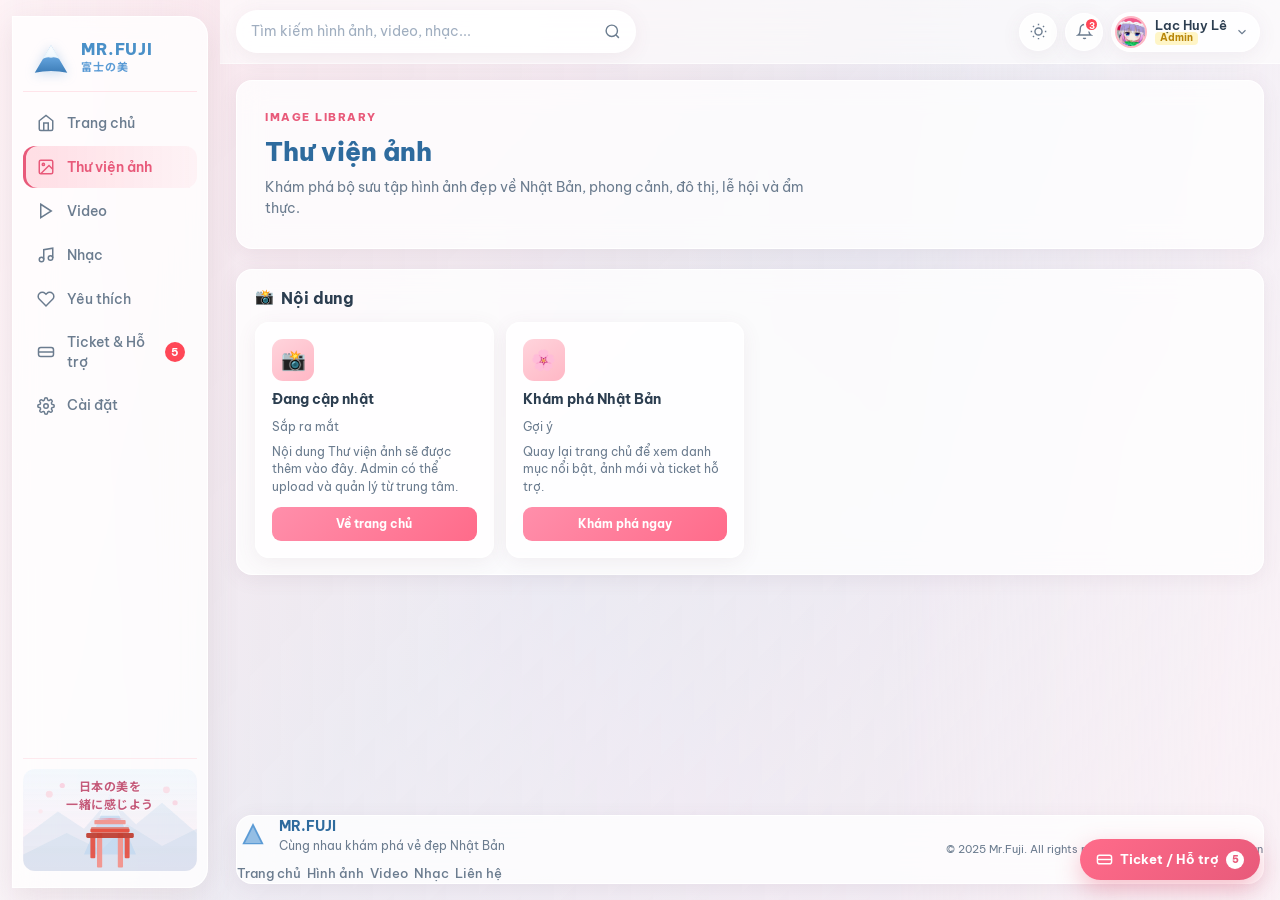
==== commit d9e91932: "Add files via upload" ====
--- a/assets.html
+++ b/assets.html
@@ -1,3 +1,124 @@
-<!doctype html><html lang="vi"><head><meta charset="utf-8"><meta name="viewport" content="width=device-width,initial-scale=1"><title>mrfuji — Resource Hub</title><meta name="description" content="mrfuji — Game Developer & Resource Creator"><link rel="icon" href="assets/favicon.svg"><link rel="preconnect" href="https://fonts.googleapis.com"><link rel="preconnect" href="https://fonts.gstatic.com" crossorigin><link href="https://fonts.googleapis.com/css2?family=Be+Vietnam+Pro:wght@400;500;600;700;800&family=Noto+Sans+JP:wght@500;700;900&family=Pacifico&display=swap" rel="stylesheet"><link rel="stylesheet" href="css/style.css"></head><body><div class="page-bg"></div><div class="page-overlay"></div><div class="petal-layer"></div><header class="topbar"><a class="brand" href="index.html"><span class="brand-mark">富</span><span class="brand-word">mrfuji</span></a><nav class="topnav"><a href="index.html">⌂ Trang chủ</a><a href="plugins.html">◇ Plugin</a><a href="config.html">□ Config</a><a href="mods.html">✣ Mod</a><a href="assets.html">◈ Asset</a><a href="tools.html">⌁ Tool</a><a href="resources.html">▤ Tài nguyên</a><a href="guide.html">▥ Hướng dẫn</a><a href="my-library.html">♡ Kho cá nhân</a><a href="#" data-open-ticket-nav>🎫 Ticket</a></nav><div class="top-actions"><button class="search-pill" id="searchOpen">⌕ <span>Tìm kiếm...</span><kbd>⌘ K</kbd></button><button class="icon-btn" id="themeToggle">◐</button><button class="icon-btn settings-trigger" id="adminOpen" aria-label="Cài đặt">⚙</button><span class="settings-label">Cài đặt</span><button class="mini-avatar" id="avatarBtn"><img src="assets/images/avatar.gif" alt="Avatar"></button></div></header><aside class="sidebar"><div class="side-inner"><a class="side-item" href="index.html"><span class="side-icon">⌂</span><span>Trang chủ</span></a><a class="side-item" href="plugins.html"><span class="side-icon">◇</span><span>Plugin</span><span class="chev">›</span></a><a class="side-item" href="config.html"><span class="side-icon">□</span><span>Config</span><span class="chev">›</span></a><a class="side-item" href="mods.html"><span class="side-icon">✣</span><span>Mod</span><span class="chev">›</span></a><a class="side-item" href="assets.html"><span class="side-icon">◈</span><span>Asset</span><span class="chev">›</span></a><a class="side-item" href="tools.html"><span class="side-icon">⌁</span><span>Tool</span><span class="chev">›</span></a><a class="side-item" href="resources.html"><span class="side-icon">▤</span><span>Tài nguyên</span><span class="chev">›</span></a><a class="side-item" href="guide.html"><span class="side-icon">▥</span><span>Hướng dẫn</span><span class="chev">›</span></a><a class="side-item" href="my-library.html"><span class="side-icon">♡</span><span>Kho cá nhân</span><span class="chev">›</span></a><a class="side-item settings-side-link" href="#" data-open-settings><span class="side-icon">⚙</span><span>Cài đặt</span><span class="chev">›</span></a><a class="side-item ticket-side-link" href="#" data-open-ticket-nav><span class="side-icon">🎫</span><span>Ticket / Hàng chờ</span><span class="chev">›</span></a><div class="side-quote">“Không có<br>thành công nào<br>mà không bắt đầu<br>từ những bước nhỏ.”<small>— mrfuji</small></div></div></aside><main class="content"><div class="page-shell" id="catalogRoot" data-cat="assets"><section class="page-hero"><span class="page-hero-kicker">mrfuji / library</span><h1 id="catTitle">Asset</h1><p id="catDesc">Hình ảnh, âm thanh, resource pack và các tài nguyên thiết kế.</p></section><div class="page-toolbar"><div class="count" id="catCount">Đang tải...</div><div class="catalog-tools"><label class="catalog-search"><span>⌕</span><input id="catalogSearch" placeholder="Lọc trong danh mục..."></label><select id="catalogSort" class="catalog-select"><option value="new">Mới nhất</option><option value="downloads">Nhiều lượt tải</option><option value="name">Tên A → Z</option></select><label class="fav-filter"><input id="onlyFav" type="checkbox"> ★ Yêu thích</label><button class="filter-btn" id="refreshCatalog">↻</button></div></div><div class="resource-cards" id="catalogList"></div></div></main><footer class="footer shell"><div class="footer-brand"><span class="script">mrfuji</span><span class="seal">富</span><p>Better Resources • Stronger Community</p></div><div class="footer-nav"><a href="#" data-open-settings>Cài đặt</a><a href="index.html">Trang chủ</a><a href="plugins.html">Plugin</a><a href="config.html">Config</a><a href="mods.html">Mod</a><a href="assets.html">Asset</a><a href="tools.html">Tool</a><a href="resources.html">Tài nguyên</a><a href="guide.html">Hướng dẫn</a><a href="my-library.html">Kho cá nhân</a></div><small>© 2026 mrfuji. All rights reserved.</small></footer><div class="search-modal" id="searchModal" aria-hidden="true"><div class="search-box"><button class="close" id="searchClose">×</button><div class="modal-heading"><span class="modal-kicker">SEARCH</span><b>Tìm kiếm tài nguyên</b><small>Tìm trong toàn bộ thư viện đã upload</small></div><div class="search-input"><span>⌕</span><input id="searchInput" placeholder="Tên file, tiêu đề, danh mục..." autocomplete="off"></div><div class="search-results" id="searchResults"></div></div></div>
-<div class="admin-modal" id="adminModal" aria-hidden="true"><div class="admin-box"><button class="close" id="adminClose">×</button><div class="modal-heading"><span class="modal-kicker">ADMIN CENTER</span><b>Quản trị website</b><small>Đổi avatar, upload tài nguyên, quản lý danh sách và nhạc.</small></div><form class="admin-form" id="adminForm"><label>Mật khẩu quản trị<input id="adminPassword" type="password" placeholder="Nhập mật khẩu"></label><button class="primary-btn" type="submit">Đăng nhập Admin</button><p class="admin-note">Bản tĩnh: quyền này chỉ bảo vệ giao diện trên trình duyệt hiện tại.</p></form><div class="hidden" id="adminPanel"><div class="admin-profile-card"><div class="admin-avatar-preview"><img src="assets/images/avatar.gif" alt="Avatar"></div><div><b>mrfuji Administrator</b><small>Quản lý profile & thư viện</small></div><span class="admin-badge">ADMIN</span></div><div class="admin-actions"><button class="primary-btn" id="changeAvatarBtn">Đổi ảnh đại diện</button><button class="secondary-btn" id="resetAvatarBtn">Khôi phục avatar</button><button class="secondary-btn" id="logoutAdmin">Đăng xuất</button><input id="avatarInput" type="file" accept="image/*" hidden></div><div class="admin-tabs"><button class="admin-tab active" data-admin-tab="upload">Upload</button><button class="admin-tab" data-admin-tab="library">Thư viện</button><button class="admin-tab" data-admin-tab="music">Nhạc</button><button class="admin-tab" data-admin-tab="stats">Thống kê</button></div><div id="adminWorkspace"></div></div></div></div>
-<div class="toast" id="toast"></div><div class="scroll-progress" id="scrollProgress"></div><button class="back-top" id="backTop">↑</button><script src="js/ticket-center.js"></script><script src="js/script.js"></script><script>document.querySelector('#refreshCatalog')?.addEventListener('click',()=>location.reload())</script></body></html>+<!DOCTYPE html>
+<html lang="vi">
+<head>
+  <meta charset="utf-8">
+  <meta name="viewport" content="width=device-width, initial-scale=1">
+  <title>MR.FUJI — Thư viện ảnh</title>
+  <link rel="icon" href="assets/favicon.svg">
+  <link rel="preconnect" href="https://fonts.googleapis.com">
+  <link rel="preconnect" href="https://fonts.gstatic.com" crossorigin>
+  <link href="https://fonts.googleapis.com/css2?family=Be+Vietnam+Pro:wght@400;500;600;700;800&family=Noto+Sans+JP:wght@500;700;900&family=Dancing+Script:wght@600;700&display=swap" rel="stylesheet">
+  <link rel="stylesheet" href="css/style.css">
+</head>
+<body>
+  <div class="page-bg"></div>
+  <div class="page-overlay"></div>
+  <div class="petal-layer" id="petalLayer"></div>
+
+  <aside class="sidebar">
+    <div class="sidebar-inner">
+            <a href="index.html" class="logo">
+        <div class="logo-icon">
+          <img src="assets/logo-fuji.svg" alt="MR.FUJI" width="44" height="44">
+        </div>
+        <div class="logo-text">
+          <span class="logo-name">MR.FUJI</span>
+          <span class="logo-jp">富士の美</span>
+        </div>
+      </a>
+
+      <nav class="side-nav">
+        <a href="index.html" class="side-item"><span class="side-icon"><svg viewBox="0 0 24 24" fill="none" stroke="currentColor" stroke-width="2"><path d="M3 9l9-7 9 7v11a2 2 0 01-2 2H5a2 2 0 01-2-2z"/><polyline points="9 22 9 12 15 12 15 22"/></svg></span><span>Trang chủ</span></a>
+        <a href="assets.html" class="side-item active"><span class="side-icon"><svg viewBox="0 0 24 24" fill="none" stroke="currentColor" stroke-width="2"><rect x="3" y="3" width="18" height="18" rx="2"/><circle cx="8.5" cy="8.5" r="1.5"/><path d="M21 15l-5-5L5 21"/></svg></span><span>Thư viện ảnh</span></a>
+        <a href="plugins.html" class="side-item "><span class="side-icon"><svg viewBox="0 0 24 24" fill="none" stroke="currentColor" stroke-width="2"><polygon points="5 3 19 12 5 21 5 3"/></svg></span><span>Video</span></a>
+        <a href="resources.html" class="side-item "><span class="side-icon"><svg viewBox="0 0 24 24" fill="none" stroke="currentColor" stroke-width="2"><path d="M9 18V5l12-2v13"/><circle cx="6" cy="18" r="3"/><circle cx="18" cy="16" r="3"/></svg></span><span>Nhạc</span></a>
+        <a href="my-library.html" class="side-item "><span class="side-icon"><svg viewBox="0 0 24 24" fill="none" stroke="currentColor" stroke-width="2"><path d="M20.84 4.61a5.5 5.5 0 00-7.78 0L12 5.67l-1.06-1.06a5.5 5.5 0 00-7.78 7.78l1.06 1.06L12 21.23l7.78-7.78 1.06-1.06a5.5 5.5 0 000-7.78z"/></svg></span><span>Yêu thích</span></a>
+        <a href="#" class="side-item" data-open-ticket><span class="side-icon"><svg viewBox="0 0 24 24" fill="none" stroke="currentColor" stroke-width="2"><path d="M2 9a3 3 0 013-3h14a3 3 0 013 3v6a3 3 0 01-3 3H5a3 3 0 01-3-3V9z"/><path d="M2 12h20"/></svg></span><span>Ticket & Hỗ trợ</span><span class="badge">5</span></a>
+        <a href="#" class="side-item" data-open-settings><span class="side-icon"><svg viewBox="0 0 24 24" fill="none" stroke="currentColor" stroke-width="2"><circle cx="12" cy="12" r="3"/><path d="M19.4 15a1.65 1.65 0 00.33 1.82l.06.06a2 2 0 010 2.83 2 2 0 01-2.83 0l-.06-.06a1.65 1.65 0 00-1.82-.33 1.65 1.65 0 00-1 1.51V21a2 2 0 01-4 0v-.09A1.65 1.65 0 009 19.4a1.65 1.65 0 00-1.82.33l-.06.06a2 2 0 01-2.83 0 2 2 0 010-2.83l.06-.06A1.65 1.65 0 004.68 15a1.65 1.65 0 00-1.51-1H3a2 2 0 010-4h.09A1.65 1.65 0 004.6 9a1.65 1.65 0 00-.33-1.82l-.06-.06a2 2 0 012.83-2.83l.06.06A1.65 1.65 0 009 4.68a1.65 1.65 0 001-1.51V3a2 2 0 014 0v.09a1.65 1.65 0 001 1.51 1.65 1.65 0 001.82-.33l.06-.06a2 2 0 012.83 2.83l-.06.06A1.65 1.65 0 0019.4 9a1.65 1.65 0 001.51 1H21a2 2 0 010 4h-.09a1.65 1.65 0 00-1.51 1z"/></svg></span><span>Cài đặt</span></a>
+      </nav>
+            <div class="side-decor">
+        <div class="decor-art">
+          <img src="assets/sidebar-decor.svg" alt="" class="decor-bg">
+          <p class="side-quote-jp">日本の美を<br>一緒に感じよう</p>
+          <div class="decor-line"></div>
+          <div class="decor-torii">
+            <svg viewBox="0 0 80 50" fill="none"><rect x="12" y="16" width="7" height="30" rx="1.5" fill="#E74C3C"/><rect x="61" y="16" width="7" height="30" rx="1.5" fill="#E74C3C"/><rect x="6" y="10" width="68" height="7" rx="2" fill="#C0392B"/><rect x="12" y="4" width="56" height="5" rx="1.5" fill="#E74C3C"/></svg>
+          </div>
+        </div>
+      </div>
+    </div>
+  </aside>
+
+  <div class="main-wrapper">
+    <header class="topbar">
+      <div class="search-wrap">
+        <input type="search" class="search-input" placeholder="Tìm kiếm hình ảnh, video, nhạc...">
+        <button class="search-btn" aria-label="Tìm kiếm"><svg viewBox="0 0 24 24" fill="none" stroke="currentColor" stroke-width="2"><circle cx="11" cy="11" r="8"/><path d="M21 21l-4.35-4.35"/></svg></button>
+      </div>
+      <div class="top-actions">
+        <button class="icon-btn" id="themeToggle" aria-label="Theme"><svg viewBox="0 0 24 24" fill="none" stroke="currentColor" stroke-width="2"><circle cx="12" cy="12" r="5"/><path d="M12 1v2M12 21v2M4.22 4.22l1.42 1.42M18.36 18.36l1.42 1.42M1 12h2M21 12h2M4.22 19.78l1.42-1.42M18.36 5.64l1.42-1.42"/></svg></button>
+        <button class="icon-btn notif-btn" aria-label="Notifications"><svg viewBox="0 0 24 24" fill="none" stroke="currentColor" stroke-width="2"><path d="M18 8A6 6 0 006 8c0 7-3 9-3 9h18s-3-2-3-9"/><path d="M13.73 21a2 2 0 01-3.46 0"/></svg><span class="notif-badge">3</span></button>
+        <div class="user-menu">
+          <img src="assets/images/avatar.gif" alt="Avatar" class="user-avatar" onerror="this.src='https://api.dicebear.com/7.x/avataaars/svg?seed=LacHuy'">
+          <div class="user-info"><span class="user-name">Lạc Huy Lê</span><span class="user-role">Admin</span></div>
+          <svg class="chevron" viewBox="0 0 24 24" fill="none" stroke="currentColor" stroke-width="2"><polyline points="6 9 12 15 18 9"/></svg>
+        </div>
+      </div>
+    </header>
+
+    <div class="content-layout">
+      <main class="content">
+        <div class="page-hero">
+          <div class="page-hero-kicker">IMAGE LIBRARY</div>
+          <h1>Thư viện ảnh</h1>
+          <p>Khám phá bộ sưu tập hình ảnh đẹp về Nhật Bản, phong cảnh, đô thị, lễ hội và ẩm thực.</p>
+        </div>
+        <section class="section">
+          <div class="section-head">
+            <h2><span class="sakura-icon">📸</span> Nội dung</h2>
+          </div>
+          <div class="resource-grid">
+            <div class="resource-card">
+              <div class="rc-icon">📸</div>
+              <b>Đang cập nhật</b>
+              <small>Sắp ra mắt</small>
+              <p>Nội dung Thư viện ảnh sẽ được thêm vào đây. Admin có thể upload và quản lý từ trung tâm.</p>
+              <a href="index.html" class="rc-btn">Về trang chủ</a>
+            </div>
+            <div class="resource-card">
+              <div class="rc-icon">🌸</div>
+              <b>Khám phá Nhật Bản</b>
+              <small>Gợi ý</small>
+              <p>Quay lại trang chủ để xem danh mục nổi bật, ảnh mới và ticket hỗ trợ.</p>
+              <a href="index.html" class="rc-btn">Khám phá ngay</a>
+            </div>
+          </div>
+        </section>
+      </main>
+    </div>
+
+    <footer class="footer">
+      <div class="footer-left">
+        <div class="footer-brand">
+          <div class="logo-icon small"><svg viewBox="0 0 48 48" fill="none"><path d="M24 6L8 38h32L24 6z" fill="#5B9BD5"/><path d="M24 12L12 36h24L24 12z" fill="#fff" opacity="0.35"/></svg></div>
+          <div><strong>MR.FUJI</strong><p>Cùng nhau khám phá vẻ đẹp Nhật Bản</p></div>
+        </div>
+        <nav class="footer-links">
+          <a href="index.html">Trang chủ</a><a href="assets.html">Hình ảnh</a><a href="plugins.html">Video</a><a href="resources.html">Nhạc</a><a href="#">Liên hệ</a>
+        </nav>
+      </div>
+      <div class="footer-right">
+        <p class="copyright">© 2025 Mr.Fuji. All rights reserved. · Made with ❤️ for Japan</p>
+      </div>
+    </footer>
+  </div>
+
+  <button class="back-top" id="backTop" aria-label="Lên đầu trang"><svg viewBox="0 0 24 24" fill="none" stroke="currentColor" stroke-width="2.5"><polyline points="18 15 12 9 6 15"/></svg></button>
+  <button class="ticket-float" data-open-ticket>
+    <svg viewBox="0 0 24 24" fill="none" stroke="currentColor" stroke-width="2"><path d="M2 9a3 3 0 013-3h14a3 3 0 013 3v6a3 3 0 01-3 3H5a3 3 0 01-3-3V9z"/><path d="M2 12h20"/></svg>
+    <span>Ticket / Hỗ trợ</span>
+    <span class="float-badge">5</span>
+  </button>
+  <script src="js/script.js"></script>
+</body>
+</html>
--- a/css/style.css
+++ b/css/style.css
@@ -1,124 +1,903 @@
-:root{--bg:#040a12;--panel:rgba(4,15,27,.88);--panel2:rgba(3,17,29,.94);--line:rgba(95,183,239,.28);--line2:rgba(255,72,75,.65);--text:#edf6ff;--muted:#9fb4c8;--red:#ff2431;--red2:#e95b5f;--blue:#0ea7ff;--cyan:#12d8f2;--gold:#f3b44f;--purple:#9d86ff;--green:#55e9b1}*{box-sizing:border-box}html{scroll-behavior:smooth}body{margin:0;background:var(--bg);color:var(--text);font-family:'Be Vietnam Pro',sans-serif;font-size:14px;min-height:100vh}.page-bg{position:fixed;inset:0;background:linear-gradient(rgba(1,8,14,.28),rgba(1,8,14,.5)),url('https://images.unsplash.com/photo-1490806843957-31f4c9a91c65?auto=format&fit=crop&w=2400&q=85') center/cover no-repeat;filter:saturate(.8) contrast(1.05);z-index:-3}.page-overlay{position:fixed;inset:0;background:radial-gradient(circle at 65% 18%,rgba(255,74,74,.16),transparent 28%),linear-gradient(90deg,rgba(2,9,16,.92) 0 11.4%,rgba(2,9,16,.52) 11.5% 100%);z-index:-2}.petal-layer{pointer-events:none;position:fixed;inset:0;overflow:hidden;z-index:20}.petal{position:absolute;top:-30px;width:10px;height:7px;background:#ff7990;border-radius:8px 0 8px 0;box-shadow:0 0 8px rgba(255,68,92,.6);animation:fall linear infinite}@keyframes fall{to{transform:translate3d(var(--x),110vh,0) rotate(720deg);opacity:.1}}a{color:inherit;text-decoration:none}button{font:inherit}.topbar{position:fixed;left:0;right:0;top:0;height:72px;padding:0 22px 0 34px;display:flex;align-items:center;gap:25px;background:rgba(3,10,17,.82);border-bottom:1px solid rgba(151,182,209,.15);backdrop-filter:blur(16px);z-index:30}.brand{width:180px;display:flex;align-items:center;gap:10px}.brand-word,.script{font-family:'Pacifico',cursive}.brand-word{font-size:31px;letter-spacing:-1px}.brand-mark{font-family:'Noto Sans JP';font-weight:900;background:#ba171f;color:#fff;width:26px;height:35px;display:grid;place-items:center;border-radius:3px;transform:rotate(7deg);font-size:14px}.topnav{display:flex;gap:7px;flex:1}.topnav a{padding:13px 14px;border:1px solid transparent;border-radius:12px;color:#e2edf7;white-space:nowrap}.topnav a span{opacity:.95;margin-right:7px}.topnav a.active,.topnav a:hover{background:linear-gradient(180deg,rgba(255,67,68,.23),rgba(255,67,68,.08));border-color:rgba(255,67,68,.55);box-shadow:inset 0 0 20px rgba(255,44,44,.06)}.top-actions{display:flex;align-items:center;gap:9px}.search-pill{min-width:155px;display:flex;align-items:center;gap:7px;background:#071520;border:1px solid rgba(129,171,201,.34);color:#d7e3ee;border-radius:18px;padding:10px 12px}.search-pill span{font-size:12px;flex:1;text-align:left}.search-pill kbd{font-size:10px;border:1px solid #385066;padding:2px 5px;border-radius:5px;color:#8ca2b4}.icon-btn,.mini-avatar{width:40px;height:40px;border-radius:50%;border:1px solid rgba(129,171,201,.3);background:#06131f;color:#f0f6fc;display:grid;place-items:center}.mini-avatar{padding:0;overflow:hidden}.mini-avatar img{width:100%;height:100%;object-fit:cover}.sidebar{position:fixed;left:0;top:72px;bottom:0;width:230px;padding:24px 14px;z-index:25}.side-inner{height:100%;position:relative}.side-item{display:flex;align-items:center;gap:11px;padding:13px 13px;margin:3px 0;border-radius:11px;color:#dbe5ed}.side-item.active,.side-item:hover{background:linear-gradient(90deg,rgba(194,25,31,.32),rgba(194,25,31,.08));border:1px solid rgba(255,58,66,.5)}.side-icon{width:24px;text-align:center;font-size:18px}.chev{margin-left:auto;color:#88a0b2}.side-quote{position:absolute;bottom:20px;left:2px;right:2px;border:1px solid rgba(255,52,62,.8);border-radius:8px;padding:20px 17px 16px;background:rgba(2,10,18,.72);line-height:1.7;color:#e9eef4}.side-quote:before{content:'“';position:absolute;top:-18px;left:7px;font-size:54px;color:#ff3038;font-family:Georgia}.side-quote small{display:block;text-align:right;margin-top:6px;font-family:'Pacifico',cursive;color:#ef5961}.content{margin-left:230px;padding-top:93px;padding-right:17px}.shell{width:min(1085px,calc(100vw - 252px));margin:0 auto}.hero{height:370px;position:relative;border:1px solid rgba(113,174,218,.31);border-radius:16px;overflow:hidden;background:linear-gradient(90deg,rgba(3,10,16,.78),rgba(3,10,16,.22)),url('https://images.unsplash.com/photo-1490806843957-31f4c9a91c65?auto=format&fit=crop&w=2200&q=82') center 37%/cover}.hero:after{content:'';position:absolute;inset:0;background:linear-gradient(90deg,rgba(4,11,18,.6),transparent 48%,rgba(4,11,18,.22));pointer-events:none}.hero-profile{position:absolute;left:28px;top:70px;display:flex;align-items:center;gap:24px;z-index:2}.avatar-ring{border:0;background:none;padding:0;width:180px;height:180px;border-radius:50%;overflow:hidden;box-shadow:0 0 0 4px rgba(255,36,49,.82),0 0 0 7px rgba(5,12,19,.95),0 0 36px rgba(255,40,49,.35);cursor:pointer}.avatar-ring img{width:100%;height:100%;object-fit:cover}.hero-copy{padding-top:16px}.hero-name{display:flex;align-items:center;gap:12px}.script{font-size:55px;line-height:1}.seal{background:#ad1b22;color:#fff;font-family:'Noto Sans JP';font-weight:900;padding:5px 7px;border-radius:3px;transform:rotate(-6deg);font-size:15px}.hero-role{font-weight:700;font-size:16px;margin:9px 0 9px}.hero-copy p{color:#e0ebf3;line-height:1.7;margin:0}.socials{display:flex;gap:24px;margin-top:19px;font-size:23px}.clock-card{position:absolute;right:18px;top:70px;z-index:3;text-align:right;padding-right:38px}.jp-vertical{position:absolute;right:0;top:3px;font-family:'Noto Sans JP';font-weight:900;writing-mode:vertical-rl;letter-spacing:2px;font-size:22px;color:#fff;text-shadow:0 4px 14px #000}.time{font-size:24px;font-weight:700}.date{font-size:12px;color:#e6edf4;margin-top:4px}.weather{margin-top:11px;display:flex;gap:10px;align-items:center;justify-content:flex-end;color:#e6edf4}.weather span{font-size:23px}.weather strong{font-size:18px}.hero-stats{position:absolute;left:53%;right:24px;bottom:24px;z-index:4;height:76px;border:1px solid rgba(110,167,211,.38);background:rgba(1,10,19,.77);backdrop-filter:blur(12px);border-radius:12px;display:grid;grid-template-columns:repeat(4,1fr)}.hero-stats>div{display:flex;flex-direction:column;justify-content:center;align-items:center;gap:1px;border-right:1px solid rgba(110,167,211,.16)}.hero-stats>div:last-child{border:0}.hero-stats strong{font-size:16px}.hero-stats span{font-size:10px;color:#90a6b7}.hero-stats .online i{width:10px;height:10px;border-radius:50%;background:#31efb0;box-shadow:0 0 10px #31efb0;margin-bottom:2px}.intro{margin-top:16px;display:grid;grid-template-columns:1.02fr 1.48fr;gap:14px;padding:21px 20px;border:1px solid rgba(255,41,50,.58);border-radius:13px;background:linear-gradient(90deg,rgba(3,13,22,.97),rgba(7,18,28,.78)),url('https://images.unsplash.com/photo-1493780474015-ba834fd0ce2f?auto=format&fit=crop&w=1600&q=78') center/cover}.intro-copy h2,.section-head h2{font-size:20px;margin:0 0 7px}.intro-copy h2 span{color:#ff2f39}.intro-copy p{color:#d8e3ec;line-height:1.64;margin:7px 0}.signature{font-family:'Pacifico',cursive;font-size:35px;color:#ff3540;margin-top:3px;transform:rotate(-8deg)}.category-grid{display:grid;grid-template-columns:repeat(5,1fr);gap:10px}.cat-card{position:relative;padding:18px 12px 12px;border-radius:9px;min-height:145px;display:flex;flex-direction:column;align-items:center;text-align:center;overflow:hidden}.cat-card:before{content:'';position:absolute;inset:0;background:linear-gradient(180deg,rgba(255,255,255,.03),transparent)}.cat-card.red{border:1px solid #b33139;background:linear-gradient(180deg,rgba(163,31,37,.43),rgba(24,13,18,.65))}.cat-card.blue{border:1px solid #1484c2;background:linear-gradient(180deg,rgba(11,79,126,.4),rgba(8,24,35,.7))}.cat-card.cyan{border:1px solid #097ea4;background:linear-gradient(180deg,rgba(8,68,94,.42),rgba(7,21,31,.7))}.cat-card.gold{border:1px solid #8f6a3d;background:linear-gradient(180deg,rgba(103,75,34,.36),rgba(28,22,16,.75))}.cat-card.purple{border:1px solid #6655a1;background:linear-gradient(180deg,rgba(67,45,117,.32),rgba(12,10,24,.75))}.cat-icon{font-size:28px;width:53px;height:53px;border-radius:50%;display:grid;place-items:center;background:rgba(0,0,0,.22);margin-bottom:9px}.cat-card b{font-size:14px}.cat-card small{font-size:9px;color:#9fb4c5;margin-top:5px;line-height:1.4}.cat-card em{font-style:normal;margin-top:auto;border:1px solid rgba(255,255,255,.24);border-radius:50%;width:24px;height:24px;display:grid;place-items:center}.section{margin-top:16px;background:linear-gradient(180deg,rgba(2,13,22,.94),rgba(3,11,19,.92));border:1px solid rgba(60,153,209,.4);border-radius:13px;padding:18px 19px}.section-head{display:flex;align-items:center;justify-content:space-between;margin-bottom:12px}.section-head h2{font-size:19px}.section-head h2:first-letter{color:#ff2d37}.section-head p{margin:2px 0 0;color:#9db0c0;font-size:11px}.section-head>a{font-size:12px}.skill-grid{display:grid;grid-template-columns:repeat(5,1fr);gap:11px}.skill{min-height:102px;border:1px solid rgba(72,140,184,.38);border-radius:8px;background:rgba(5,19,31,.86);padding:13px;display:flex;align-items:flex-start;gap:10px}.skill-icon{width:42px;height:42px;border-radius:8px;display:grid;place-items:center;font-weight:900;font-size:17px;color:#fff;flex:0 0 42px}.skill-icon.js{background:#f5cd1d;color:#111}.skill-icon.node{background:#27ad62}.skill-icon.php{background:#7775d9}.skill-icon.html{background:#f36439}.skill-icon.git{background:#ee4c42}.skill-info{display:flex;flex-direction:column;min-width:0;flex:1}.skill-info b{font-size:12px}.skill-info small{font-size:10px;color:#a5b4c2;margin-top:2px}.meter{height:7px;margin-top:14px;background:#143143;border-radius:20px;overflow:hidden}.meter i{display:block;height:100%;background:linear-gradient(90deg,#ffbf39,#35dbba);border-radius:20px}.skill>strong{align-self:flex-end;font-size:10px;color:#dbe8f1}.plugin-grid{display:grid;grid-template-columns:repeat(4,1fr);gap:11px}.plugin{padding:15px;border:1px solid rgba(72,140,184,.37);border-radius:8px;background:rgba(5,18,29,.9)}.plugin-top{display:flex;gap:10px;align-items:flex-start}.picon{width:41px;height:41px;border-radius:8px;display:grid;place-items:center;color:#fff;font-size:22px}.picon.green{background:#20b275}.picon.blue{background:#127cd0}.picon.purple{background:#8162f5}.picon.gold{background:#d8921f}.plugin b{font-size:13px}.tags{display:flex;gap:5px;margin-top:4px}.tags span{font-size:9px;color:#aab8c3;background:#173044;padding:2px 6px;border-radius:5px}.plugin p{font-size:11px;line-height:1.55;color:#bfccd8;min-height:48px}.plugin footer{display:flex;align-items:center;gap:14px;font-size:10px;color:#b6c5d1}.rating{color:#f8cd37}.plugin footer em{margin-left:auto;border:1px solid #496276;border-radius:50%;width:23px;height:23px;display:grid;place-items:center;font-style:normal}.split{display:grid;grid-template-columns:2fr 1fr;gap:14px}.resource-list{display:grid;gap:8px}.resource{display:flex;align-items:center;gap:12px;padding:9px;border:1px solid rgba(66,133,175,.33);border-radius:8px;background:rgba(7,18,29,.87)}.thumb{width:95px;height:58px;border-radius:6px;background-size:cover;background-position:center}.r1{background-image:linear-gradient(rgba(10,26,49,.25),rgba(10,26,49,.6)),url('https://images.unsplash.com/photo-1518709268805-4e9042af9f23?auto=format&fit=crop&w=700&q=70')}.r2{background-image:linear-gradient(rgba(10,26,49,.25),rgba(10,26,49,.6)),url('https://images.unsplash.com/photo-1550745165-9bc0b252726f?auto=format&fit=crop&w=700&q=70')}.r3{background-image:linear-gradient(rgba(10,26,49,.25),rgba(10,26,49,.6)),url('https://images.unsplash.com/photo-1522383225653-ed111181a951?auto=format&fit=crop&w=700&q=70')}.resource div{flex:1}.resource b{font-size:12px}.resource small{display:block;font-size:9px;color:#5ec8ff;margin-top:2px}.resource p{margin:4px 0 0;color:#aabcc9;font-size:10px}.resource em{font-style:normal;width:25px;height:25px;border:1px solid #3f596e;border-radius:50%;display:grid;place-items:center}.quick-panel{padding-left:2px}.quick-panel .section-head{margin-bottom:8px}.quick-panel>a{display:flex;align-items:center;gap:9px;padding:13px 12px;border:1px solid rgba(66,133,175,.28);border-radius:7px;background:rgba(8,20,31,.77);margin-bottom:7px}.quick-panel>a span{width:26px;text-align:center}.quick-panel>a b{margin-left:auto;color:#6bcfff}.server{margin-top:16px;display:grid;grid-template-columns:1.1fr 2.6fr 1.3fr;gap:16px;align-items:center;border:1px solid rgba(255,39,47,.52);border-radius:12px;padding:14px 18px;background:linear-gradient(90deg,rgba(3,16,26,.97),rgba(6,20,30,.95))}.server-title{display:flex;gap:10px;align-items:center}.server-title>span{font-size:24px;color:#ff2e39}.server-title h2{margin:0;font-size:18px}.server-title p{margin:3px 0 0;font-size:10px;color:#8fa5b6}.server-items{display:grid;grid-template-columns:repeat(4,1fr);gap:7px}.server-items>div{border:1px solid rgba(68,133,171,.28);border-radius:7px;padding:9px 8px;display:grid;grid-template-columns:24px 1fr;align-items:center;background:#071622}.server-items b{font-size:10px}.server-items small{grid-column:2;font-size:8px;color:#a3b7c5}.server-items i{display:inline-block;width:6px;height:6px;border-radius:50%;background:#1fe6a8}.uptime{align-self:stretch;display:flex;flex-direction:column;justify-content:center}.uptime>div:first-child{display:flex;justify-content:space-between;font-size:10px;margin-bottom:7px}.uptime>div:first-child span{color:#b9cbd5}.uptime-bar{height:8px;background:#14333d;border-radius:10px;overflow:hidden}.uptime-bar i{display:block;width:99.9%;height:100%;background:linear-gradient(90deg,#39e3af,#63f2b8);border-radius:10px}.footer{padding:38px 10px 45px;display:grid;grid-template-columns:1.2fr 2fr auto;align-items:end;gap:20px}.footer-brand .script{font-size:42px}.footer-brand .seal{margin-left:8px}.footer-brand p{margin:3px 0 0;color:#e4edf4;font-size:12px}.footer-nav{display:flex;justify-content:center;gap:25px;font-size:11px;color:#d0dde6}.footer>small{color:#8195a5;font-size:9px;text-align:right}.search-modal{position:fixed;inset:0;background:rgba(1,6,11,.73);backdrop-filter:blur(10px);display:none;place-items:start center;padding-top:120px;z-index:100}.search-modal.open{display:grid}.search-box{width:min(670px,92vw);background:#07131f;border:1px solid rgba(93,172,222,.38);border-radius:12px;box-shadow:0 35px 90px rgba(0,0,0,.45);padding:14px}.close{position:absolute;right:22px;top:18px;background:none;color:#dbe9f2;border:0;font-size:28px}.search-input{display:flex;gap:10px;align-items:center;border:1px solid #345269;background:#04101a;border-radius:8px;padding:11px 13px}.search-input input{flex:1;background:none;border:0;outline:0;color:#fff;font-size:14px}.search-results{margin-top:10px;display:grid;gap:7px;max-height:55vh;overflow:auto}.result{padding:11px;border:1px solid rgba(71,132,171,.3);border-radius:7px;background:#081824}.result b{font-size:12px}.result small{display:block;color:#7ca6be;margin-top:3px}@media(max-width:1250px){.topnav{gap:0}.topnav a{padding:11px 8px;font-size:11px}.brand{width:130px}.sidebar{width:205px}.content{margin-left:205px}.shell{width:min(1060px,calc(100vw - 225px))}.hero-stats{left:44%}.skill-grid,.plugin-grid{grid-template-columns:repeat(2,1fr)}.category-grid{grid-template-columns:repeat(3,1fr)}}@media(max-width:960px){.topnav{display:none}.sidebar{display:none}.content{margin-left:0;padding-left:12px}.shell{width:calc(100vw - 24px)}.topbar{padding:0 14px}.brand{flex:1}.hero{height:auto;min-height:515px}.hero-profile{left:22px;right:22px;top:45px}.hero-stats{left:22px;right:22px;bottom:18px}.intro{grid-template-columns:1fr}.category-grid{grid-template-columns:repeat(5,1fr)}.split{grid-template-columns:1fr}.server{grid-template-columns:1fr}.server-items{grid-template-columns:repeat(4,1fr)}.footer{grid-template-columns:1fr}.footer-nav{justify-content:flex-start;flex-wrap:wrap}.footer>small{text-align:left}}@media(max-width:650px){.search-pill span,.search-pill kbd,.icon-btn{display:none}.search-pill{min-width:42px;width:42px;padding:0;justify-content:center}.hero-profile{flex-direction:column;align-items:flex-start}.avatar-ring{width:125px;height:125px}.script{font-size:40px}.clock-card{top:20px;right:12px}.hero{min-height:640px}.hero-stats{grid-template-columns:repeat(2,1fr);height:auto}.hero-stats>div{min-height:60px}.category-grid{grid-template-columns:repeat(2,1fr)}.skill-grid,.plugin-grid{grid-template-columns:1fr}.server-items{grid-template-columns:repeat(2,1fr)}.intro{padding:16px}.topbar{height:62px}.content{padding-top:75px}.side-quote{display:none}.section{padding:15px}.resource{align-items:flex-start}.thumb{width:80px;height:50px}.footer-brand{text-align:left}}
-
-/* ===== UI refinement ===== */
-:root{--shadow:0 18px 55px rgba(0,0,0,.26);--glass:rgba(4,15,27,.72)}
-body{overflow-x:hidden;background:#030912}
-button{cursor:pointer}
-.topbar{box-shadow:0 8px 30px rgba(0,0,0,.2)}
-.brand:hover .brand-mark{transform:rotate(0deg) scale(1.05)}
-.topnav a{transition:.22s ease;position:relative}
-.topnav a.active:after{content:'';position:absolute;left:14px;right:14px;bottom:5px;height:2px;background:linear-gradient(90deg,#ff2c38,#ff8c72);border-radius:99px}
-.icon-btn,.mini-avatar,.search-pill{transition:.22s ease}
-.icon-btn:hover,.mini-avatar:hover,.search-pill:hover{transform:translateY(-2px);border-color:rgba(255,75,84,.6);box-shadow:0 8px 22px rgba(0,0,0,.22)}
-.notification-btn{position:relative}.notification-btn i{position:absolute;right:7px;top:7px;width:7px;height:7px;background:#ff4550;border-radius:50%;box-shadow:0 0 10px #ff4550}
-.hero{box-shadow:var(--shadow);isolation:isolate}
-.hero-glow{position:absolute;inset:auto 20% 5% 3%;height:180px;background:radial-gradient(circle,rgba(255,37,47,.18),transparent 68%);filter:blur(8px);pointer-events:none;z-index:1}
-.hero-profile{top:56px}
-.avatar-ring{transition:.28s ease}.avatar-ring:hover{transform:scale(1.025);box-shadow:0 0 0 4px rgba(255,36,49,.82),0 0 0 8px rgba(5,12,19,.95),0 0 48px rgba(255,40,49,.48)}
-.hero-copy p{max-width:500px}
-.clock-card{top:26px;right:22px;width:315px;min-height:142px;padding:16px 19px 15px;border:1px solid rgba(130,196,234,.35);border-radius:15px;background:linear-gradient(145deg,rgba(5,19,31,.88),rgba(4,12,20,.68));backdrop-filter:blur(16px);text-align:left;box-shadow:0 20px 45px rgba(0,0,0,.28)}
-.clock-label{display:flex;align-items:center;gap:7px;color:#91abc0;font-size:9px;letter-spacing:1.8px;font-weight:800}.status-dot{width:7px;height:7px;border-radius:50%;background:#37ebad;box-shadow:0 0 11px #37ebad}
-.clock-main{margin-top:9px;display:flex;align-items:flex-end;justify-content:space-between;gap:12px}.clock-card .time{font-size:34px;line-height:1;font-weight:800;letter-spacing:-1px}.clock-card .date{margin-top:5px;max-width:160px;line-height:1.35;color:#b9c8d5}.weather{margin-top:13px;justify-content:flex-start;padding-top:11px;border-top:1px solid rgba(116,170,203,.16)}.weather span{font-size:20px}.weather strong{font-size:16px}.weather small{color:#7d98ac;font-size:9px;margin-left:auto}.jp-vertical{display:none}.jp-tag{position:absolute;right:14px;top:12px;font-family:'Noto Sans JP';writing-mode:vertical-rl;color:rgba(239,246,251,.15);font-size:10px;letter-spacing:2px;line-height:1.5}
-.hero-stats{left:48%;right:22px;bottom:20px;height:70px;box-shadow:0 12px 32px rgba(0,0,0,.2)}
-.hero-stats>div{transition:.2s ease}.hero-stats>div:hover{background:rgba(255,255,255,.025)}
-.intro,.section,.server{box-shadow:0 14px 40px rgba(0,0,0,.16)}
-.cat-card,.skill,.plugin,.resource,.quick-panel>a{transition:transform .2s ease,border-color .2s ease,box-shadow .2s ease}.cat-card:hover,.skill:hover,.plugin:hover,.resource:hover,.quick-panel>a:hover{transform:translateY(-3px);border-color:rgba(255,79,88,.55);box-shadow:0 12px 30px rgba(0,0,0,.18)}
-.section-head>a{color:#86d8ff}.section-head>a:hover{color:#fff}
-.search-modal,.admin-modal{z-index:100;position:fixed;inset:0;background:rgba(1,6,11,.76);backdrop-filter:blur(14px);display:none;place-items:start center;padding-top:105px}.search-modal.open,.admin-modal.open{display:grid}
-.search-box,.admin-box{width:min(680px,92vw);max-height:78vh;overflow:auto;background:linear-gradient(145deg,#07131f,#06101a);border:1px solid rgba(93,172,222,.4);border-radius:18px;box-shadow:0 35px 100px rgba(0,0,0,.55);padding:24px}
-.admin-box{width:min(560px,92vw)}
-.modal-heading{display:grid;gap:3px;padding-right:40px;margin-bottom:16px}.modal-kicker{font-size:9px;letter-spacing:2px;color:#ff6670;font-weight:800}.modal-heading b{font-size:21px}.modal-heading small{color:#829db1;font-size:11px}
-.close{right:16px;top:14px;width:38px;height:38px;border:1px solid rgba(120,167,193,.25);border-radius:50%;background:rgba(255,255,255,.03);font-size:25px;line-height:1}
-.search-input{border-radius:12px;padding:13px 15px;background:#04101a}.search-input:focus-within{border-color:#5bcaff;box-shadow:0 0 0 3px rgba(91,202,255,.08)}
-.search-results{max-height:50vh;padding-right:3px}.result{padding:13px 14px;border-radius:11px;transition:.18s ease}.result:hover{transform:translateX(3px);border-color:rgba(255,75,85,.5);background:rgba(255,50,58,.06)}
-.admin-form{display:grid;gap:12px}.admin-form label{display:grid;gap:7px;color:#b6c8d4;font-size:11px;font-weight:700}.admin-form input{width:100%;padding:13px 14px;background:#04101a;border:1px solid #345269;border-radius:10px;color:#fff;outline:0}.admin-form input:focus{border-color:#59ccff;box-shadow:0 0 0 3px rgba(89,204,255,.08)}
-.primary-btn,.secondary-btn{border-radius:10px;padding:11px 14px;border:1px solid transparent;color:#fff;font-weight:800;transition:.2s ease}.primary-btn{background:linear-gradient(135deg,#e52c36,#ff5a52);box-shadow:0 10px 22px rgba(255,45,54,.22)}.secondary-btn{background:#091a29;border-color:#2b4b60}.primary-btn:hover,.secondary-btn:hover{transform:translateY(-2px)}
-.admin-note{color:#748d9f;font-size:9px;line-height:1.5;margin:0}.hidden{display:none!important}.admin-profile-card{display:grid;grid-template-columns:58px 1fr auto;gap:12px;align-items:center;padding:12px;border:1px solid rgba(74,139,177,.3);background:rgba(6,20,31,.72);border-radius:13px}.admin-avatar-preview{width:58px;height:58px;border-radius:50%;overflow:hidden;border:2px solid rgba(255,61,70,.65)}.admin-avatar-preview img{width:100%;height:100%;object-fit:cover}.admin-profile-card b{display:block;font-size:12px}.admin-profile-card small{display:block;color:#8fa6b6;font-size:10px;margin-top:3px}.admin-badge{font-size:8px;letter-spacing:1px;font-weight:900;color:#ff8f95;border:1px solid rgba(255,77,85,.4);padding:5px 7px;border-radius:7px;background:rgba(255,44,52,.08)}.admin-actions{display:grid;grid-template-columns:1fr 1fr;gap:9px;margin-top:12px}.admin-actions .primary-btn{grid-column:1/-1}
-.admin-mode #adminOpen{color:#ff8187;border-color:rgba(255,74,83,.6);box-shadow:0 0 0 3px rgba(255,74,83,.06)}
-.toast{position:fixed;right:22px;bottom:22px;z-index:130;max-width:min(360px,calc(100vw - 44px));padding:12px 15px;border:1px solid rgba(71,224,171,.35);background:rgba(5,20,29,.94);color:#e8fff8;border-radius:11px;box-shadow:0 16px 40px rgba(0,0,0,.35);transform:translateY(25px);opacity:0;pointer-events:none;transition:.25s ease;font-size:11px}.toast.show{transform:none;opacity:1}.toast[data-type="error"]{border-color:rgba(255,78,88,.42);color:#ffe3e5}
-.scroll-progress{position:fixed;left:0;top:0;height:3px;width:0;background:linear-gradient(90deg,#ff2431,#ff885f,#55e9b1);z-index:140;box-shadow:0 0 12px rgba(255,56,70,.55)}
-.back-top{position:fixed;right:22px;bottom:22px;z-index:50;width:42px;height:42px;border-radius:50%;border:1px solid rgba(120,174,209,.36);background:rgba(5,18,29,.87);color:#fff;box-shadow:0 10px 28px rgba(0,0,0,.3);opacity:0;pointer-events:none;transform:translateY(10px);transition:.25s ease}.back-top.show{opacity:1;pointer-events:auto;transform:none}.back-top:hover{border-color:rgba(255,70,78,.65);transform:translateY(-2px)}
-.light-theme{--bg:#eef4f8;--text:#102130;--muted:#587080}.light-theme .topbar{background:rgba(244,249,252,.85);border-color:rgba(28,74,103,.12)}.light-theme .sidebar{background:linear-gradient(90deg,rgba(244,249,252,.85),transparent)}.light-theme .content{color:#102130}.light-theme .section,.light-theme .intro,.light-theme .server{background:linear-gradient(180deg,rgba(250,253,255,.97),rgba(236,245,250,.92));border-color:rgba(30,105,145,.22)}.light-theme .skill,.light-theme .plugin,.light-theme .resource,.light-theme .quick-panel>a{background:#f9fcfe;border-color:rgba(53,112,145,.2);color:#132938}.light-theme .skill-info small,.light-theme .resource p,.light-theme .server-title p{color:#597383}.light-theme .clock-card{background:linear-gradient(145deg,rgba(248,252,255,.9),rgba(228,239,247,.86));border-color:rgba(36,107,143,.25);color:#102130}.light-theme .clock-card .date,.light-theme .weather{color:#567080}.light-theme .search-box,.light-theme .admin-box{background:linear-gradient(145deg,#f8fcff,#e9f3f8);color:#102130}.light-theme .search-input,.light-theme .admin-form input{background:#f4f9fc;color:#102130}.light-theme .admin-profile-card{background:#f3f9fc}.light-theme .secondary-btn{background:#eaf3f7;color:#173144}.light-theme .side-item{color:#183242}.light-theme .side-item.active,.light-theme .side-item:hover{background:linear-gradient(90deg,rgba(195,35,42,.13),rgba(195,35,42,.03))}.light-theme .hero-stats{background:rgba(7,20,31,.72);color:#fff}
-@media(max-width:960px){.clock-card{top:22px;right:18px;width:285px}.hero-profile{top:185px}.hero-stats{left:22px;right:22px}.hero{min-height:560px}.admin-actions{grid-template-columns:1fr}}
-@media(max-width:650px){.clock-card{position:relative;top:auto;right:auto;width:auto;margin:14px 14px 0;min-height:0;padding:13px}.hero{padding-top:0;min-height:735px;overflow:visible}.hero-profile{top:180px;left:22px}.hero-stats{bottom:18px}.clock-main .time{font-size:28px}.jp-tag{display:none}.hero-copy p{max-width:290px}.admin-profile-card{grid-template-columns:52px 1fr}.admin-badge{grid-column:2;justify-self:start}.search-modal,.admin-modal{padding-top:75px}}
-
-
-/* === v3 multi-page / library / music UI === */
-.page-shell{max-width:1180px;margin:0 auto;padding:0 20px 60px}.page-hero{margin-top:6px;padding:28px 30px;border:1px solid rgba(91,182,230,.3);border-radius:18px;background:linear-gradient(135deg,rgba(5,18,30,.94),rgba(10,28,43,.8));box-shadow:0 20px 70px rgba(0,0,0,.25);position:relative;overflow:hidden}.page-hero:after{content:'';position:absolute;inset:auto -20% -70% auto;width:420px;height:420px;border-radius:50%;background:radial-gradient(circle,rgba(255,50,60,.18),transparent 65%);pointer-events:none}.page-hero-kicker{display:inline-flex;gap:8px;align-items:center;color:#ff7179;font-weight:900;font-size:10px;letter-spacing:2px;text-transform:uppercase}.page-hero h1{font-size:34px;margin:8px 0}.page-hero p{color:#9db3c5;max-width:720px;line-height:1.7;margin:0}.page-toolbar{display:flex;align-items:center;justify-content:space-between;gap:12px;margin:18px 0}.page-toolbar .count{color:#8098aa;font-size:11px}.filter-row{display:flex;gap:8px;flex-wrap:wrap}.filter-btn{border:1px solid rgba(100,155,190,.3);background:#071724;color:#aac0cf;border-radius:999px;padding:8px 12px;font-size:11px;cursor:pointer}.filter-btn.active,.filter-btn:hover{border-color:rgba(255,67,76,.6);background:rgba(255,47,57,.11);color:#fff}.resource-cards{display:grid;grid-template-columns:repeat(3,minmax(0,1fr));gap:14px}.resource-card{padding:17px;border-radius:15px;border:1px solid rgba(96,162,202,.25);background:linear-gradient(180deg,rgba(6,22,35,.92),rgba(4,14,24,.95));min-height:210px;display:flex;flex-direction:column;transition:.2s}.resource-card:hover{transform:translateY(-4px);border-color:rgba(255,65,75,.55);box-shadow:0 18px 40px rgba(0,0,0,.25)}.resource-card .card-top{display:flex;gap:12px;align-items:center}.resource-icon{width:46px;height:46px;display:grid;place-items:center;border-radius:13px;background:rgba(255,255,255,.05);font-size:21px}.resource-card b{font-size:14px}.resource-card small{color:#7f9bac;font-size:10px}.resource-card p{color:#9eb1bf;font-size:11px;line-height:1.55;min-height:52px}.tag-row{display:flex;gap:6px;flex-wrap:wrap}.tag{font-size:9px;color:#9ec6db;border:1px solid rgba(77,145,186,.25);padding:4px 7px;border-radius:999px;background:rgba(30,96,130,.08)}.card-actions{display:flex;gap:8px;margin-top:auto;padding-top:12px}.small-btn{flex:1;border:1px solid rgba(107,161,194,.25);background:#071825;color:#e5f0f7;border-radius:9px;padding:8px;font-size:10px;cursor:pointer}.small-btn.primary{background:linear-gradient(135deg,#d92c36,#ff625b);border-color:rgba(255,100,105,.55)}.empty-state{padding:44px;text-align:center;border:1px dashed rgba(90,145,175,.3);border-radius:14px;color:#7891a3;background:rgba(4,17,28,.55)}
-.music-home{margin-top:14px;padding:16px 18px;border-radius:15px;border:1px solid rgba(255,76,83,.42);background:linear-gradient(135deg,rgba(44,12,20,.92),rgba(7,19,30,.92));display:grid;grid-template-columns:1.2fr 2fr;gap:16px;align-items:center}.music-now{display:flex;align-items:center;gap:13px}.music-cover{width:58px;height:58px;border-radius:13px;background:linear-gradient(145deg,#ff3643,#2a0f1a);display:grid;place-items:center;font-size:25px;box-shadow:0 10px 28px rgba(255,53,62,.18)}.music-now b{display:block;font-size:13px}.music-now small{display:block;color:#8fa9b8;font-size:10px;margin-top:4px}.music-list{display:flex;gap:7px;overflow:auto;padding-bottom:2px}.track-btn{min-width:150px;text-align:left;padding:9px 11px;border:1px solid rgba(100,155,185,.2);border-radius:10px;background:rgba(4,15,24,.78);color:#dbeaf3;cursor:pointer}.track-btn.active{border-color:rgba(255,72,80,.65);background:rgba(255,51,60,.08)}.track-btn b{font-size:10px;display:block;white-space:nowrap;overflow:hidden;text-overflow:ellipsis}.track-btn small{color:#7991a1;font-size:9px}.music-controls{display:flex;align-items:center;gap:8px}.music-controls button{width:34px;height:34px;border:1px solid rgba(111,159,187,.25);background:#071724;border-radius:50%;color:#fff;cursor:pointer}.music-controls input{width:90px}.music-section{margin-top:16px}.music-section-head{display:flex;justify-content:space-between;align-items:center;margin-bottom:10px}.music-section-head h2{margin:0;font-size:19px}.music-section-head p{margin:0;color:#849bac;font-size:11px}.upload-grid{display:grid;grid-template-columns:1.05fr 1.4fr;gap:14px}.upload-box,.library-box{border:1px solid rgba(96,162,202,.25);border-radius:15px;background:linear-gradient(180deg,rgba(6,21,34,.9),rgba(4,14,23,.95));padding:16px}.upload-form{display:grid;gap:10px}.upload-form label{display:grid;gap:6px;color:#9eb4c3;font-size:10px;font-weight:800}.upload-form input,.upload-form textarea,.upload-form select{width:100%;border:1px solid #29495c;background:#04111c;color:#f4f8fb;padding:10px 12px;border-radius:9px;outline:0;font:inherit}.upload-form textarea{min-height:82px;resize:vertical}.dropzone{border:1px dashed rgba(255,69,77,.55);padding:18px;text-align:center;border-radius:12px;background:rgba(255,43,50,.05);cursor:pointer;color:#adbdc7}.dropzone strong{display:block;color:#fff;margin-bottom:4px}.upload-meta{font-size:9px;color:#70899b;line-height:1.55}.library-list{display:grid;gap:8px;max-height:460px;overflow:auto}.library-row{display:grid;grid-template-columns:42px 1fr auto;align-items:center;gap:10px;padding:10px;border-radius:10px;border:1px solid rgba(87,139,172,.18);background:rgba(5,17,27,.8)}.library-row .file-icon{width:38px;height:38px;border-radius:9px;display:grid;place-items:center;background:rgba(255,255,255,.04)}.library-row b{font-size:11px}.library-row small{display:block;color:#7e97a9;font-size:9px;margin-top:3px}.library-actions{display:flex;gap:6px}.library-actions button{border:1px solid rgba(106,155,184,.22);background:#081a28;color:#fff;border-radius:7px;padding:7px 8px;font-size:9px;cursor:pointer}.music-library{margin-top:12px}.admin-tabs{display:flex;gap:6px;overflow:auto;margin-bottom:14px}.admin-tab{border:1px solid rgba(100,150,180,.22);background:#071723;color:#98aebc;border-radius:9px;padding:8px 10px;font-size:10px;cursor:pointer;white-space:nowrap}.admin-tab.active{background:rgba(255,48,58,.11);border-color:rgba(255,68,76,.5);color:#fff}.admin-stat-grid{display:grid;grid-template-columns:repeat(4,1fr);gap:8px;margin-bottom:12px}.admin-stat{border:1px solid rgba(95,151,184,.2);border-radius:11px;padding:11px;background:#071723}.admin-stat b{display:block;font-size:16px}.admin-stat span{color:#7891a2;font-size:9px}.nav-page{display:flex;align-items:center;gap:6px}.nav-page .active{color:#fff;border-color:rgba(255,68,76,.5);background:rgba(255,45,54,.08)}
-.light-theme .page-hero,.light-theme .resource-card,.light-theme .upload-box,.light-theme .library-box{background:linear-gradient(180deg,#fbfdff,#eef5f9);color:#173144}.light-theme .resource-card p,.light-theme .page-hero p,.light-theme .music-now small{color:#587283}.light-theme .filter-btn,.light-theme .small-btn,.light-theme .track-btn,.light-theme .music-controls button,.light-theme .admin-tab,.light-theme .library-actions button{background:#eff6fa;color:#173144}.light-theme .upload-form input,.light-theme .upload-form textarea,.light-theme .upload-form select{background:#f2f8fb;color:#193546;border-color:#c9d9e3}.light-theme .library-row{background:#f5fafc}.light-theme .music-home{background:linear-gradient(135deg,#fff4f4,#eff7fb)}
-@media(max-width:980px){.resource-cards{grid-template-columns:repeat(2,minmax(0,1fr))}.upload-grid{grid-template-columns:1fr}.music-home{grid-template-columns:1fr}.admin-stat-grid{grid-template-columns:repeat(2,1fr)}}
-@media(max-width:650px){.resource-cards{grid-template-columns:1fr}.page-shell{padding:0 12px 40px}.page-hero{padding:22px}.page-hero h1{font-size:27px}.music-list{display:grid;grid-template-columns:1fr 1fr}.track-btn{min-width:0}.sidebar{display:none}.content{margin-left:0;padding-right:0}.topbar{padding-left:14px;gap:10px}.brand{width:auto}.brand-word{font-size:25px}.topnav{display:none}.top-actions{margin-left:auto}.search-pill{min-width:auto}.search-pill span,.search-pill kbd{display:none}}
-
-/* === V4 visual polish === */
-.home-insights{display:grid;grid-template-columns:1.35fr 1fr;gap:14px;margin-top:14px}
-.insight-card,.live-stats{border:1px solid rgba(102,164,198,.24);border-radius:18px;background:linear-gradient(145deg,rgba(8,24,37,.96),rgba(4,14,24,.92));box-shadow:0 20px 55px rgba(0,0,0,.18)}
-.insight-card{padding:24px;position:relative;overflow:hidden}
-.insight-card:before{content:'';position:absolute;width:180px;height:180px;border-radius:50%;right:-50px;top:-70px;background:radial-gradient(circle,rgba(255,68,77,.20),transparent 68%)}
-.insight-kicker{font-size:9px;font-weight:900;letter-spacing:2px;color:#ff6972;margin-bottom:7px}
-.insight-card h2{margin:0 0 8px;font-size:22px}.insight-card p{color:#90a8b7;font-size:11px;line-height:1.65;max-width:600px;margin:0}.insight-links{display:flex;gap:8px;flex-wrap:wrap;margin-top:16px}.insight-links a,.section-link{border:1px solid rgba(102,161,190,.25);background:rgba(255,255,255,.03);color:#dbeaf3;border-radius:999px;padding:8px 11px;font-size:9px}.insight-links a:hover,.section-link:hover{border-color:rgba(255,75,83,.55);color:#fff}
-.live-stats{display:grid;grid-template-columns:1fr 1fr;gap:1px;padding:1px;overflow:hidden}.live-stats div{padding:18px;background:rgba(5,18,29,.76)}.live-stats span{display:block;color:#7890a0;font-size:9px}.live-stats b{display:block;font-size:25px;margin-top:6px}
-.latest{margin-top:18px}.section-head{display:flex;align-items:end;justify-content:space-between;gap:12px}.section-head h2{margin-bottom:4px}
-.fav-btn{margin-left:auto;flex:0 0 auto;width:30px;height:30px;border-radius:9px;border:1px solid rgba(105,156,183,.2);background:#071925;color:#7f95a5;cursor:pointer}.fav-btn.active{color:#ffd45c;border-color:rgba(255,204,76,.35);background:rgba(255,203,76,.08)}
-.resource-card .card-top>div{min-width:0}.resource-card .card-top b{display:block;white-space:nowrap;overflow:hidden;text-overflow:ellipsis}
-.detail-box{max-width:720px}.detail-grid{display:grid;grid-template-columns:100px 1fr;gap:18px;align-items:start}.detail-icon{height:100px;border-radius:22px;display:grid;place-items:center;background:linear-gradient(145deg,#182d3a,#07151f);font-size:38px;border:1px solid rgba(101,165,199,.22)}.detail-desc{color:#9eb3c0;font-size:12px;line-height:1.7}.admin-section-title{margin:0 0 12px;font-size:15px}.admin-mini-grid{display:grid;grid-template-columns:repeat(4,1fr);gap:8px}.mini-stat{padding:11px;border:1px solid rgba(95,151,184,.17);background:#071723;border-radius:10px}.mini-stat span{display:block;color:#7892a3;font-size:9px}.mini-stat b{font-size:17px;display:block;margin-top:4px}.admin-tip{margin-top:12px;border-left:3px solid #ff5660;padding:10px 12px;background:rgba(255,59,69,.045);color:#849bac;font-size:10px;line-height:1.65}.dropzone.dragging{border-color:#ff5a63;background:rgba(255,55,65,.11);transform:scale(1.01)}
-.music-progress{display:grid;grid-template-columns:34px 1fr 34px;align-items:center;gap:8px;margin-top:7px}.music-progress span{font-size:8px;color:#788f9e}.music-progress input{width:100%;accent-color:#ff4c56}
-.light-theme .insight-card,.light-theme .live-stats{background:linear-gradient(145deg,#fbfdff,#eef6fa);color:#173144}.light-theme .live-stats div{background:#f5fafc}.light-theme .insight-card p{color:#587283}.light-theme .fav-btn{background:#edf5f8;color:#597381}.light-theme .detail-icon,.light-theme .mini-stat{background:#f1f7fa;color:#173144}.light-theme .admin-tip{background:rgba(255,70,78,.05)}
-@media(max-width:900px){.home-insights{grid-template-columns:1fr}.admin-mini-grid{grid-template-columns:1fr 1fr}}
-@media(max-width:650px){.home-insights{gap:10px}.insight-card{padding:18px}.live-stats div{padding:14px}.detail-grid{grid-template-columns:1fr}.detail-icon{width:88px;height:88px}.section-head{align-items:start}.section-link{display:none}}
-
-/* V5 feature layer */
-.announcement-bar{display:none;align-items:center;gap:10px;padding:10px 14px;border-radius:12px;margin-bottom:12px;background:linear-gradient(90deg,rgba(255,56,67,.12),rgba(65,146,190,.08));border:1px solid rgba(255,82,89,.28);color:#dcebf3;font-size:11px}.announcement-bar.show{display:flex}.announcement-icon{width:24px;height:24px;display:grid;place-items:center;border-radius:8px;background:rgba(255,74,83,.16);color:#ff737b}.catalog-tools{display:flex;align-items:center;gap:7px;flex-wrap:wrap}.catalog-search{display:flex;align-items:center;gap:7px;border:1px solid rgba(90,145,175,.24);background:#071723;border-radius:9px;padding:0 9px;height:34px}.catalog-search span{color:#8299a8}.catalog-search input{width:180px;border:0;outline:0;background:transparent;color:#e9f4f9;font:inherit;font-size:10px}.catalog-select,.fav-filter{height:34px;border:1px solid rgba(90,145,175,.24);background:#071723;color:#cfe0e8;border-radius:9px;padding:0 9px;font-size:10px}.fav-filter{display:flex;align-items:center;gap:5px;padding:0 10px}.fav-filter input{accent-color:#ffbb45}.featured-badge{display:inline-flex;align-items:center;gap:4px;font-size:8px;font-weight:900;letter-spacing:1px;color:#ffd46b;background:rgba(255,199,86,.08);border:1px solid rgba(255,199,86,.25);border-radius:999px;padding:4px 7px;margin:2px 0 8px}.history-section{margin-top:18px}.detail-preview{margin:0 0 14px;border:1px solid rgba(86,154,188,.22);background:#05101a;border-radius:14px;padding:8px;text-align:center}.detail-preview img{max-height:260px;max-width:100%;border-radius:10px}.detail-audio{width:100%;margin-bottom:14px}.personal-tabs{display:flex;gap:7px;margin-top:18px;flex-wrap:wrap}.personal-tab{border:1px solid rgba(95,155,188,.24);background:rgba(255,255,255,.03);color:#9eb2bf;border-radius:999px;padding:9px 12px;font-size:10px;cursor:pointer}.personal-tab.active{background:rgba(255,62,73,.12);border-color:rgba(255,76,85,.48);color:#fff}.personal-toolbar{display:flex;justify-content:space-between;align-items:center;margin:14px 0}.personal-shell{padding-bottom:60px}.personal-hero{min-height:210px}
-.light-theme .announcement-bar,.light-theme .catalog-search,.light-theme .catalog-select,.light-theme .fav-filter{background:#f5fafc;color:#173144}.light-theme .catalog-search input,.light-theme .catalog-select{color:#173144}.light-theme .personal-tab{background:#f0f6fa;color:#5b7381}.light-theme .personal-tab.active{color:#173144}
-@media(max-width:650px){.catalog-search{flex:1}.catalog-search input{width:120px}.catalog-tools{width:100%}.catalog-select{flex:1}.personal-toolbar{align-items:start;gap:8px;flex-wrap:wrap}}
-
-.track-btn{display:flex;align-items:center;gap:12px;text-align:left}.track-icon{width:34px;height:34px;display:grid;place-items:center;border-radius:50%;background:rgba(255,255,255,.08);font-weight:800;flex:none}.track-btn.active .track-icon{background:rgba(0,151,157,.22);box-shadow:0 0 0 1px rgba(0,151,157,.35) inset}.track-copy{min-width:0;display:grid;gap:2px}.track-copy b,.track-copy small{overflow:hidden;text-overflow:ellipsis;white-space:nowrap}.track-btn:active .track-icon{transform:scale(.94)}
-
-/* ===============================
-   V6 — Ticket Center + UX polish
-   =============================== */
-.ticket-launcher{position:fixed;right:22px;bottom:22px;z-index:1200;display:flex;align-items:center;gap:9px;border:1px solid rgba(255,89,98,.45);background:linear-gradient(135deg,#ff4b55,#c92e3b);color:#fff;border-radius:999px;padding:11px 15px;font:700 11px/1 'Be Vietnam Pro',sans-serif;box-shadow:0 16px 35px rgba(0,0,0,.28);cursor:pointer;transition:.22s transform,.22s box-shadow}.ticket-launcher:hover{transform:translateY(-2px);box-shadow:0 20px 45px rgba(0,0,0,.34)}.ticket-launcher .ticket-count{min-width:20px;height:20px;padding:0 5px;display:grid;place-items:center;border-radius:99px;background:#fff;color:#cf3440;font-size:9px}.ticket-launcher.is-busy .ticket-count{background:#ffd86a;color:#523800}
-.ticket-modal{position:fixed;inset:0;z-index:1250;display:none;place-items:center;padding:18px;background:rgba(2,8,13,.72);backdrop-filter:blur(10px)}.ticket-modal.open{display:grid}.ticket-panel{width:min(920px,100%);max-height:min(90vh,860px);overflow:auto;border:1px solid rgba(112,172,202,.25);border-radius:22px;background:linear-gradient(145deg,#0a1b29,#06111b 70%);box-shadow:0 32px 90px rgba(0,0,0,.45);color:#e8f4f8;padding:20px}.ticket-panel-head{display:flex;justify-content:space-between;gap:14px;align-items:flex-start}.ticket-kicker{font-size:9px;font-weight:900;letter-spacing:2px;color:#ff6a72}.ticket-title{margin:4px 0 5px;font-size:23px}.ticket-subtitle{margin:0;color:#8da7b6;font-size:10px;line-height:1.6}.ticket-close{width:34px;height:34px;border:1px solid rgba(110,165,193,.2);background:#0a1b28;color:#9cb1bd;border-radius:10px;cursor:pointer;font-size:20px}.ticket-tabs{display:flex;gap:7px;flex-wrap:wrap;margin:18px 0 14px}.ticket-tab{border:1px solid rgba(103,163,190,.23);background:rgba(255,255,255,.03);color:#91a7b4;border-radius:999px;padding:8px 11px;font-size:10px;cursor:pointer}.ticket-tab.active{color:#fff;background:rgba(255,70,80,.12);border-color:rgba(255,76,86,.42)}.ticket-layout{display:grid;grid-template-columns:1fr .92fr;gap:14px}.ticket-card,.ticket-list{border:1px solid rgba(94,156,185,.18);background:rgba(255,255,255,.025);border-radius:16px;padding:15px}.ticket-form{display:grid;gap:10px}.ticket-field{display:grid;gap:6px}.ticket-field span{font-size:9px;color:#809aa9;font-weight:700}.ticket-field input,.ticket-field select,.ticket-field textarea{width:100%;box-sizing:border-box;border:1px solid rgba(96,157,187,.2);background:#071723;color:#e8f2f6;border-radius:10px;padding:10px 11px;outline:none;font:inherit;font-size:10px}.ticket-field textarea{min-height:108px;resize:vertical}.ticket-field input:focus,.ticket-field select:focus,.ticket-field textarea:focus{border-color:rgba(255,86,95,.62);box-shadow:0 0 0 3px rgba(255,86,95,.08)}.ticket-row{display:grid;grid-template-columns:1fr 1fr;gap:9px}.ticket-actions{display:flex;gap:7px;flex-wrap:wrap;margin-top:4px}.ticket-btn{border:1px solid rgba(96,159,188,.2);background:#0b1d2a;color:#d7e7ee;border-radius:10px;padding:9px 11px;font-size:10px;font-weight:700;cursor:pointer}.ticket-btn.primary{background:linear-gradient(135deg,#ff4f59,#d83642);border-color:transparent;color:#fff}.ticket-btn.ghost{background:transparent}.ticket-helper{font-size:9px;color:#708b9a;line-height:1.6}.queue-head{display:flex;justify-content:space-between;gap:8px;align-items:center;margin-bottom:10px}.queue-head h3{margin:0;font-size:13px}.queue-empty{padding:22px 8px;text-align:center;color:#7793a2;font-size:10px}.queue-list{display:grid;gap:8px;max-height:430px;overflow:auto}.queue-item{border:1px solid rgba(101,161,190,.15);border-radius:12px;padding:10px;background:rgba(5,17,27,.55)}.queue-top{display:flex;justify-content:space-between;gap:8px;align-items:center}.queue-id{font-size:10px;font-weight:900}.queue-meta{font-size:8px;color:#738d9c;margin-top:3px}.queue-text{font-size:10px;color:#c3d4dc;line-height:1.55;margin:8px 0}.status-pill,.priority-pill{display:inline-flex;align-items:center;border-radius:999px;padding:4px 7px;font-size:8px;font-weight:800}.status-pending{color:#ffd86a;background:rgba(255,197,77,.08);border:1px solid rgba(255,197,77,.18)}.status-progress{color:#7edbff;background:rgba(66,170,216,.08);border:1px solid rgba(66,170,216,.18)}.status-resolved{color:#8cf0b0;background:rgba(67,195,126,.08);border:1px solid rgba(67,195,126,.18)}.status-rejected{color:#ff989f;background:rgba(255,79,89,.08);border:1px solid rgba(255,79,89,.18)}.priority-high{color:#ff9ca2;background:rgba(255,80,90,.08);border:1px solid rgba(255,80,90,.17)}.priority-medium{color:#ffd976;background:rgba(255,204,85,.08);border:1px solid rgba(255,204,85,.16)}.priority-low{color:#8edcff;background:rgba(69,185,228,.08);border:1px solid rgba(69,185,228,.16)}.queue-actions{display:flex;gap:5px;flex-wrap:wrap;margin-top:8px}.queue-actions button{border:1px solid rgba(95,157,185,.18);background:#081925;color:#abc0cb;border-radius:8px;padding:6px 8px;font-size:8px;cursor:pointer}.queue-actions button:hover{border-color:rgba(255,75,85,.38);color:#fff}.ticket-stats{display:grid;grid-template-columns:repeat(4,1fr);gap:7px;margin-bottom:12px}.ticket-stat{padding:10px;border-radius:11px;border:1px solid rgba(95,157,185,.15);background:rgba(3,12,20,.56)}.ticket-stat span{display:block;font-size:8px;color:#6f8999}.ticket-stat b{display:block;margin-top:3px;font-size:17px}.ticket-tools{display:flex;gap:7px;flex-wrap:wrap;margin:0 0 12px}.ticket-tools input,.ticket-tools select{border:1px solid rgba(96,157,187,.18);background:#071723;color:#dceaf0;border-radius:9px;height:32px;padding:0 9px;font:inherit;font-size:9px}.ticket-admin-note{margin:10px 0 0;padding:9px 10px;border-left:3px solid #ff5961;background:rgba(255,72,81,.045);font-size:9px;color:#7d96a5;line-height:1.55}
-.ticket-toast-dot{display:inline-block;width:7px;height:7px;border-radius:50%;background:#77e0a3;margin-right:6px;vertical-align:middle}.ticket-float-mini{position:fixed;right:22px;bottom:22px;z-index:1190;width:48px;height:48px;border-radius:50%;border:1px solid rgba(255,83,93,.35);background:#091c29;color:#fff;display:none;place-items:center;box-shadow:0 12px 28px rgba(0,0,0,.25);cursor:pointer}
-/* image safety / rendering fixes */ img{max-width:100%;height:auto}img[loading="lazy"]{content-visibility:auto}.avatar-ring img,.mini-avatar img,.admin-avatar-preview img,.detail-preview img{object-fit:cover;background:#081924}.avatar-ring img,.mini-avatar img,.admin-avatar-preview img{width:100%;height:100%}.resource-card{overflow:hidden}.detail-preview{min-height:90px;display:grid;place-items:center}.detail-preview img{width:auto;max-width:100%;max-height:300px;object-fit:contain}
-@media(max-width:760px){.ticket-layout{grid-template-columns:1fr}.ticket-stats{grid-template-columns:1fr 1fr}.ticket-launcher{right:14px;bottom:14px;padding:10px 12px}.ticket-panel{padding:14px;border-radius:18px}.ticket-row{grid-template-columns:1fr}.ticket-float-mini{right:14px;bottom:14px}}
-@media(min-width:761px){.ticket-launcher.compact{display:none}}
-.light-theme .ticket-panel{background:linear-gradient(145deg,#fbfdff,#edf5f9);color:#173144}.light-theme .ticket-close,.light-theme .ticket-btn,.light-theme .ticket-field input,.light-theme .ticket-field select,.light-theme .ticket-field textarea,.light-theme .queue-actions button,.light-theme .ticket-tools input,.light-theme .ticket-tools select{background:#f3f8fb;color:#173144}.light-theme .ticket-card,.light-theme .ticket-list{background:rgba(255,255,255,.68)}.light-theme .queue-item{background:#f5fafc}.light-theme .ticket-stat{background:#eef6fa}.light-theme .ticket-subtitle,.light-theme .ticket-helper,.light-theme .queue-meta,.light-theme .ticket-admin-note{color:#68808e}
-/* V7 Japanese premium polish */
-:root{--jp-ink:#e9f2f8;--jp-mist:rgba(226,241,248,.07);--jp-red:#d9464f;--jp-gold:#d6b47b}
-body:before{content:'';position:fixed;inset:0;pointer-events:none;z-index:-1;opacity:.22;background-image:linear-gradient(rgba(255,255,255,.018) 1px,transparent 1px),linear-gradient(90deg,rgba(255,255,255,.012) 1px,transparent 1px);background-size:24px 24px}
-.topbar{height:68px;padding:0 20px 0 28px;gap:18px;background:rgba(4,11,18,.72);border-bottom-color:rgba(214,230,239,.12)}
-.brand{width:158px}.brand-word{font-size:28px}.brand-mark{width:25px;height:32px;background:linear-gradient(145deg,#bc2029,#8d131b)}
-.topnav{gap:4px}.topnav a{padding:9px 10px;border-radius:10px;font-size:12px;display:flex;align-items:center;gap:6px}.topnav a.active,.topnav a:hover{background:rgba(255,255,255,.045);border-color:rgba(213,228,238,.2);box-shadow:inset 0 -2px 0 rgba(217,70,79,.75)}
-.jp-svg{width:100%;height:100%;display:block}.jp-ui-icon{width:17px;height:17px;display:inline-grid;place-items:center;color:#cfdde7;opacity:.75}.jp-button-icon{width:15px;height:15px;display:inline-block;vertical-align:-2px;margin-right:6px;opacity:.62}
-.icon-btn,.mini-avatar{width:38px;height:38px;background:rgba(5,16,26,.72);border-color:rgba(205,223,234,.18)}
-.sidebar{top:68px;width:218px;padding:22px 12px}.content{margin-left:218px;padding-top:88px;padding-right:14px}.shell{width:min(1090px,calc(100vw - 240px))}
-.side-item{padding:10px 11px;border-radius:10px;margin:2px 0}.side-item.active,.side-item:hover{background:rgba(255,255,255,.045);border-color:rgba(216,229,237,.18);box-shadow:inset 3px 0 0 rgba(217,70,79,.9)}.side-icon{width:22px;height:22px;display:grid;place-items:center;font-size:0;color:#cfdce6}.side-icon .jp-svg{width:19px;height:19px}
-.hero,.intro,.section,.music-home,.latest,.history-section,.home-insights{border-radius:18px;box-shadow:0 18px 55px rgba(0,0,0,.18)}.hero{border-color:rgba(191,218,232,.18)}
-.hero:before{content:'富士 • 桜 • 静けさ';position:absolute;right:20px;top:20px;font-family:'Noto Sans JP';font-size:11px;letter-spacing:4px;color:rgba(235,245,250,.42);writing-mode:vertical-rl;z-index:3}
-.category-grid{gap:12px}.cat-card{min-height:136px;border-radius:14px!important;transition:transform .2s ease,box-shadow .2s ease,border-color .2s ease}.cat-card:hover{transform:translateY(-3px);box-shadow:0 14px 28px rgba(0,0,0,.2);border-color:rgba(240,247,250,.4)!important}.cat-icon{width:50px;height:50px;margin-bottom:8px;background:rgba(255,255,255,.045);border:1px solid rgba(220,235,242,.1);color:#dfeaf0}.cat-icon .jp-svg{width:30px;height:30px}.cat-icon:after{content:attr(data-label);position:absolute;opacity:0}
-.small-btn,.primary-btn,.secondary-btn,.ticket-btn{border-radius:10px;min-height:38px;padding:9px 13px;transition:transform .18s ease,box-shadow .18s ease,background .18s ease}.small-btn:hover,.primary-btn:hover,.secondary-btn:hover,.ticket-btn:hover{transform:translateY(-1px)}
-.filter-btn{border-radius:10px!important;padding:9px 12px!important}.search-pill{border-radius:13px;padding:9px 11px;background:rgba(7,21,32,.72)}
-.section-head h2{letter-spacing:-.25px}.section-head h2 span{font-family:'Noto Sans JP',sans-serif}.side-quote{border-color:rgba(214,180,123,.34);background:rgba(3,10,17,.62);border-radius:13px}.side-quote small{color:#d8b57e}
-.donate-fab{position:fixed;right:22px;bottom:22px;z-index:28;display:flex;align-items:center;gap:9px;border:1px solid rgba(236,225,205,.24);background:linear-gradient(145deg,rgba(60,26,31,.96),rgba(20,16,20,.95));color:#fff;padding:10px 14px 10px 10px;border-radius:999px;box-shadow:0 12px 30px rgba(0,0,0,.28),0 0 0 1px rgba(217,70,79,.11);cursor:pointer;font-size:12px;font-weight:700;backdrop-filter:blur(14px)}.donate-fab:hover{transform:translateY(-2px);box-shadow:0 16px 38px rgba(0,0,0,.34)}.donate-fab-icon{width:30px;height:30px;border-radius:50%;display:grid;place-items:center;color:#e8cfa9;background:rgba(255,255,255,.06);border:1px solid rgba(232,207,169,.18)}.donate-fab-icon .jp-svg{width:18px;height:18px}
-.donate-modal{position:fixed;inset:0;display:none;align-items:center;justify-content:center;padding:20px;background:rgba(1,6,11,.75);backdrop-filter:blur(10px);z-index:80}.donate-modal.open{display:flex}.donate-box{position:relative;width:min(720px,calc(100vw - 30px));padding:30px;border:1px solid rgba(220,232,239,.16);border-radius:24px;background:linear-gradient(145deg,rgba(8,18,27,.98),rgba(5,12,20,.98));box-shadow:0 28px 70px rgba(0,0,0,.44);overflow:hidden}.donate-box:before{content:'桜';position:absolute;right:25px;top:-22px;font-family:'Noto Sans JP';font-weight:900;font-size:140px;color:rgba(255,255,255,.018)}.donate-close{position:absolute;right:16px;top:14px;width:34px;height:34px;border-radius:50%;border:1px solid rgba(220,232,239,.14);background:rgba(255,255,255,.04);color:#dce8ef;cursor:pointer;font-size:21px}.donate-kicker{font-size:10px;letter-spacing:3px;color:#d8b57e}.donate-box h2{font-family:'Noto Sans JP',sans-serif;font-size:24px;margin:7px 0 8px}.donate-box>p{color:#aebfcb;line-height:1.7;max-width:610px}.donate-grid{display:grid;grid-template-columns:235px 1fr;gap:25px;align-items:center;margin-top:22px}.donate-qr-wrap{text-align:center}.donate-qr-frame{background:#fff;border-radius:18px;padding:12px;box-shadow:0 12px 35px rgba(0,0,0,.26)}.donate-qr-frame img{width:100%;display:block;border-radius:8px}.donate-demo{display:block;margin-top:8px;font-size:9px;color:#9eafba}.donate-copy{padding:6px 2px}.donate-landmark{display:flex;align-items:center;gap:10px;color:#dfc69c;font-family:'Noto Sans JP';font-size:12px}.donate-landmark .jp-svg{width:38px;height:38px}.donate-copy h3{font-size:18px;margin:13px 0 7px}.donate-copy p{color:#aebfcb;line-height:1.7;font-size:12px}.donate-copy code{color:#f0d5a9}.donate-note{margin-top:15px;padding:11px 12px;border-radius:10px;border:1px solid rgba(214,180,123,.16);background:rgba(214,180,123,.055);color:#d8c7ad;font-size:11px}.donate-note span{color:#e0b570;margin-right:5px}
-@media(max-width:1100px){.topnav a{padding:8px 7px;font-size:11px}.brand{width:145px}.shell{width:min(1060px,calc(100vw - 232px))}}
-@media(max-width:960px){.sidebar{display:none}.content{margin-left:0;padding-left:12px}.shell{width:calc(100vw - 24px)}.donate-grid{grid-template-columns:190px 1fr}.donate-box{padding:24px}.donate-fab{right:16px;bottom:16px}}
-@media(max-width:650px){.topbar{height:62px}.brand{width:auto}.brand-word{font-size:25px}.content{padding-top:74px}.jp-ui-icon{display:none}.hero:before{display:none}.donate-grid{grid-template-columns:1fr}.donate-qr-wrap{max-width:215px;margin:auto}.donate-copy{text-align:center}.donate-landmark{justify-content:center}.donate-fab{padding:10px;border-radius:50%;width:46px;height:46px;justify-content:center}.donate-fab>span:last-child{display:none}}
-
-/* V8 compact layout + fixed action separation */
-:root{--v8-red:#d9464f;--v8-gold:#d6b47b}
-.topbar{height:64px;padding-left:24px;padding-right:16px;gap:14px}
-.brand{width:132px}.brand-word{font-size:26px}.brand-mark{width:23px;height:30px}
-.topnav{gap:2px;overflow:hidden}.topnav a{padding:8px 8px;font-size:11px}.topnav a:nth-child(9){display:none}
-.top-actions{flex:0 0 auto;gap:6px}.search-pill{min-width:132px;padding:8px 10px}.icon-btn{width:36px;height:36px}.settings-label{font-size:10px;color:#a9bac6;white-space:nowrap;margin-left:-2px}
-.sidebar{top:64px;width:204px;padding:16px 10px}.side-item{padding:8px 10px;font-size:12px}.side-quote{bottom:10px;padding:13px 12px;font-size:11px;line-height:1.45}
-.content{margin-left:204px;padding-top:78px;padding-right:10px}.shell{width:min(1080px,calc(100vw - 224px))}
-.hero{height:332px;border-radius:15px}.hero-profile{left:24px;top:55px;gap:18px}.avatar-ring{width:145px;height:145px}.hero-copy{padding-top:8px}.script{font-size:46px}.hero-role{font-size:14px;margin:7px 0}.socials{margin-top:13px;font-size:20px;gap:18px}.clock-card{top:55px;right:14px;padding-right:28px}.hero-stats{height:64px;bottom:15px;left:50%;right:18px}.hero-stats strong{font-size:14px}.intro{margin-top:12px;padding:16px 17px}.section{margin-top:16px!important}.category-grid{gap:8px}.cat-card{min-height:122px;padding:14px 10px 10px}.cat-icon{width:44px;height:44px}.music-home{margin-top:14px!important}.resource-card{padding:14px}.resource-card p{line-height:1.45}.section-head{margin-bottom:10px}
-.donate-fab{right:20px;bottom:78px}.ticket-launcher{right:20px;bottom:18px}
-.donate-box{width:min(650px,calc(100vw - 28px));padding:24px}.donate-box h2{font-size:21px}.donate-grid{grid-template-columns:190px 1fr;gap:18px;margin-top:16px}.donate-qr-frame{padding:9px;border-radius:14px}
-.ticket-panel{width:min(860px,100%);max-height:86vh;border-radius:17px;padding:17px}.ticket-tabs{margin:13px 0 11px}.ticket-field textarea{min-height:88px}.queue-list{max-height:350px}
-.footer{margin-top:24px!important;padding-top:18px!important;padding-bottom:20px!important}
-@media(max-width:1180px){.topnav a{padding-left:6px;padding-right:6px}.settings-label{display:none}.search-pill{min-width:40px;width:40px;justify-content:center;border-radius:12px}.search-pill span,.search-pill kbd{display:none}}
-@media(max-width:960px){.sidebar{display:none}.content{margin-left:0;padding-left:12px}.shell{width:calc(100vw - 24px)}.topnav{display:none}.settings-label{display:inline}.hero{height:500px}.hero-profile{top:32px}.hero-stats{left:18px;right:18px}.donate-grid{grid-template-columns:170px 1fr}}
-@media(max-width:650px){.topbar{height:60px}.content{padding-top:70px}.settings-label{display:none}.hero{height:auto;min-height:620px}.avatar-ring{width:122px;height:122px}.hero-profile{left:18px;top:25px;gap:14px}.script{font-size:38px}.clock-card{top:160px;right:12px}.hero-stats{bottom:12px;height:58px}.hero-stats>div{font-size:9px}.donate-fab{right:14px;bottom:73px;width:44px;height:44px;padding:8px;justify-content:center}.donate-fab>span:last-child{display:none}.ticket-launcher{right:14px;bottom:15px;padding:9px 11px}.donate-grid{grid-template-columns:1fr}.donate-qr-wrap{max-width:190px}.donate-copy{text-align:center}.donate-landmark{justify-content:center}}
+/* ===== MR.FUJI Japan Dashboard v9.1 — Fixed ===== */
+:root {
+  --pink: #FFB7C5;
+  --pink-deep: #FF8FAB;
+  --pink-dark: #E85A7A;
+  --sky: #87CEEB;
+  --ink: #2C3E50;
+  --muted: #6B7C8F;
+  --glass: rgba(255, 255, 255, 0.78);
+  --glass-strong: rgba(255, 255, 255, 0.9);
+  --glass-border: rgba(255, 255, 255, 0.95);
+  --shadow: 0 8px 32px rgba(120, 80, 100, 0.12);
+  --shadow-soft: 0 4px 20px rgba(120, 80, 100, 0.08);
+  --radius: 16px;
+  --radius-sm: 12px;
+  --sidebar-w: 220px;
+  --rightbar-w: 280px;
+  --topbar-h: 64px;
+}
+
+*, *::before, *::after { box-sizing: border-box; margin: 0; padding: 0; }
+html { scroll-behavior: smooth; }
+body {
+  font-family: 'Be Vietnam Pro', system-ui, -apple-system, sans-serif;
+  font-size: 14px;
+  color: var(--ink);
+  background: #F5E6EC;
+  min-height: 100vh;
+  overflow-x: hidden;
+  line-height: 1.5;
+}
+a { color: inherit; text-decoration: none; }
+button { font: inherit; cursor: pointer; border: none; background: none; }
+img { max-width: 100%; display: block; }
+input, select, textarea { font: inherit; }
+
+/* Background */
+.page-bg {
+  position: fixed; inset: 0; z-index: -3;
+  background:
+    linear-gradient(135deg, rgba(255,183,197,0.22) 0%, rgba(135,206,235,0.18) 50%, rgba(230,230,250,0.28) 100%),
+    url('https://images.unsplash.com/photo-1490806843957-31f4c9a91c65?auto=format&fit=crop&w=2400&q=80') center 30% / cover no-repeat;
+  filter: saturate(1.05) brightness(1.05);
+}
+.page-overlay {
+  position: fixed; inset: 0; z-index: -2;
+  background: linear-gradient(90deg,
+    rgba(255,248,250,0.78) 0%,
+    rgba(255,248,250,0.38) 18%,
+    rgba(255,248,250,0.28) 70%,
+    rgba(255,248,250,0.58) 100%);
+}
+.petal-layer { position: fixed; inset: 0; pointer-events: none; z-index: 5; overflow: hidden; }
+.petal {
+  position: absolute; top: -20px; width: 12px; height: 10px;
+  background: linear-gradient(135deg, #FFB7C5, #FF8FAB);
+  border-radius: 50% 0 50% 0;
+  opacity: 0.65;
+  animation: fall linear infinite;
+}
+@keyframes fall {
+  to { transform: translate3d(var(--x, 20px), 110vh, 0) rotate(720deg); opacity: 0.05; }
+}
+
+/* ===== LEFT SIDEBAR ===== */
+.sidebar {
+  position: fixed; left: 0; top: 0; bottom: 0;
+  width: var(--sidebar-w);
+  z-index: 40;
+  padding: 16px 12px 12px;
+}
+.sidebar-inner {
+  height: 100%;
+  background: var(--glass);
+  backdrop-filter: blur(20px);
+  -webkit-backdrop-filter: blur(20px);
+  border: 1px solid var(--glass-border);
+  border-radius: 0 20px 20px 0;
+  box-shadow: var(--shadow);
+  display: flex; flex-direction: column;
+  padding: 16px 10px;
+  overflow: hidden;
+}
+.logo {
+  display: flex; align-items: center; gap: 10px;
+  padding: 4px 8px 14px;
+  border-bottom: 1px solid rgba(255,183,197,0.35);
+  margin-bottom: 10px;
+}
+.logo-icon { width: 40px; height: 40px; flex-shrink: 0; }
+.logo-icon svg { width: 100%; height: 100%; }
+.logo-text { display: flex; flex-direction: column; }
+.logo-name { font-weight: 800; font-size: 15px; letter-spacing: 0.4px; color: #2E6B9E; line-height: 1.2; }
+.logo-jp { font-family: 'Noto Sans JP', sans-serif; font-size: 11px; color: var(--pink-dark); font-weight: 700; }
+
+.side-nav { display: flex; flex-direction: column; gap: 2px; flex: 1; overflow-y: auto; }
+.side-item {
+  display: flex; align-items: center; gap: 10px;
+  padding: 10px 12px;
+  border-radius: 12px;
+  color: var(--muted);
+  font-weight: 500; font-size: 13.5px;
+  transition: all 0.18s ease;
+  position: relative;
+}
+.side-item:hover { background: rgba(255,183,197,0.18); color: var(--ink); }
+.side-item.active {
+  background: linear-gradient(90deg, rgba(255,183,197,0.45), rgba(255,183,197,0.12));
+  color: var(--pink-dark);
+  font-weight: 600;
+  box-shadow: inset 3px 0 0 var(--pink-dark);
+}
+.side-icon { width: 22px; height: 22px; display: grid; place-items: center; flex-shrink: 0; }
+.side-icon svg { width: 18px; height: 18px; }
+.badge {
+  margin-left: auto;
+  min-width: 20px; height: 20px;
+  background: #FF4757; color: #fff;
+  font-size: 11px; font-weight: 700;
+  border-radius: 99px;
+  display: grid; place-items: center;
+  padding: 0 5px;
+}
+
+.side-decor {
+  margin-top: auto;
+  padding-top: 12px;
+  border-top: 1px solid rgba(255,183,197,0.3);
+  text-align: center;
+}
+.torii-wrap { width: 64px; margin: 0 auto 6px; opacity: 0.85; }
+.torii-wrap svg { width: 100%; height: auto; }
+.side-quote-jp {
+  font-family: 'Noto Sans JP', sans-serif;
+  font-size: 11.5px; font-weight: 700;
+  color: #C0392B;
+  line-height: 1.45;
+}
+
+/* ===== MAIN WRAPPER ===== */
+.main-wrapper {
+  margin-left: var(--sidebar-w);
+  min-height: 100vh;
+  display: flex; flex-direction: column;
+}
+
+/* Topbar */
+.topbar {
+  position: sticky; top: 0; z-index: 30;
+  height: var(--topbar-h);
+  display: flex; align-items: center; justify-content: space-between;
+  gap: 16px;
+  padding: 0 20px 0 16px;
+  background: rgba(255,255,255,0.6);
+  backdrop-filter: blur(16px);
+  -webkit-backdrop-filter: blur(16px);
+  border-bottom: 1px solid rgba(255,255,255,0.65);
+}
+.search-wrap {
+  flex: 1; max-width: 400px;
+  display: flex; align-items: center;
+  background: var(--glass-strong);
+  border: 1px solid rgba(255,255,255,0.95);
+  border-radius: 999px;
+  padding: 0 6px 0 14px;
+  box-shadow: var(--shadow-soft);
+  transition: box-shadow 0.2s;
+}
+.search-wrap:focus-within { box-shadow: 0 0 0 3px rgba(255,183,197,0.35); }
+.search-input {
+  flex: 1; border: none; outline: none; background: transparent;
+  font-size: 13.5px; color: var(--ink); padding: 10px 0;
+}
+.search-input::placeholder { color: #A0AEC0; }
+.search-btn {
+  width: 34px; height: 34px; border-radius: 50%;
+  display: grid; place-items: center; color: var(--muted);
+}
+.search-btn svg { width: 17px; height: 17px; }
+.search-btn:hover { color: var(--pink-dark); background: rgba(255,183,197,0.2); }
+
+.top-actions { display: flex; align-items: center; gap: 8px; flex-shrink: 0; }
+.icon-btn {
+  width: 38px; height: 38px; border-radius: 50%;
+  display: grid; place-items: center;
+  background: var(--glass);
+  border: 1px solid var(--glass-border);
+  color: var(--muted);
+  box-shadow: var(--shadow-soft);
+  transition: all 0.18s;
+  position: relative;
+}
+.icon-btn svg { width: 17px; height: 17px; }
+.icon-btn:hover { background: #fff; color: var(--pink-dark); transform: translateY(-1px); }
+.notif-badge {
+  position: absolute; top: 3px; right: 3px;
+  min-width: 15px; height: 15px;
+  background: #FF4757; color: #fff;
+  font-size: 9px; font-weight: 700;
+  border-radius: 99px;
+  display: grid; place-items: center;
+  border: 2px solid #fff;
+}
+.user-menu {
+  display: flex; align-items: center; gap: 8px;
+  padding: 3px 10px 3px 3px;
+  background: var(--glass);
+  border: 1px solid var(--glass-border);
+  border-radius: 999px;
+  box-shadow: var(--shadow-soft);
+  cursor: pointer;
+  transition: all 0.18s;
+}
+.user-menu:hover { background: #fff; }
+.user-avatar {
+  width: 32px; height: 32px; border-radius: 50%;
+  object-fit: cover; border: 2px solid var(--pink);
+}
+.user-info { display: flex; flex-direction: column; line-height: 1.15; }
+.user-name { font-weight: 600; font-size: 12.5px; }
+.user-role {
+  font-size: 9.5px; font-weight: 700;
+  color: #B8860B; background: rgba(255,215,0,0.22);
+  padding: 1px 5px; border-radius: 4px; width: fit-content;
+}
+.chevron { width: 14px; height: 14px; color: var(--muted); }
+
+/* Content layout */
+.content-layout {
+  display: flex; gap: 16px;
+  padding: 16px 16px 0;
+  flex: 1;
+}
+.content {
+  flex: 1; min-width: 0;
+  display: flex; flex-direction: column; gap: 16px;
+}
+
+/* Hero */
+.hero {
+  position: relative;
+  height: 300px;
+  border-radius: var(--radius);
+  overflow: hidden;
+  box-shadow: var(--shadow);
+  border: 1px solid var(--glass-border);
+}
+.hero-bg {
+  position: absolute; inset: 0;
+  background:
+    linear-gradient(105deg, rgba(255,248,250,0.58) 0%, rgba(255,248,250,0.18) 45%, transparent 70%),
+    url('https://images.unsplash.com/photo-1490806843957-31f4c9a91c65?auto=format&fit=crop&w=1800&q=85') center 40% / cover no-repeat;
+}
+.hero-content {
+  position: relative; z-index: 2;
+  height: 100%;
+  display: flex; flex-direction: column; justify-content: center;
+  padding: 36px 44px;
+  max-width: 460px;
+}
+.hero-kicker {
+  font-family: 'Dancing Script', 'Pacifico', cursive;
+  font-size: 26px; font-weight: 700;
+  color: #5B9BD5;
+  margin-bottom: 2px;
+}
+.hero-title {
+  font-family: 'Dancing Script', 'Pacifico', cursive;
+  font-size: 48px; font-weight: 700;
+  color: #2E6B9E;
+  line-height: 1.1;
+  margin-bottom: 8px;
+  text-shadow: 0 2px 12px rgba(255,255,255,0.55);
+}
+.hero-desc { font-size: 13.5px; color: var(--ink); opacity: 0.85; margin-bottom: 18px; }
+.cta-btn {
+  display: inline-flex; align-items: center; gap: 8px;
+  width: fit-content;
+  padding: 11px 20px;
+  background: linear-gradient(135deg, #FF8FAB, #FF6B8A);
+  color: #fff; font-weight: 700; font-size: 13.5px;
+  border-radius: 999px;
+  box-shadow: 0 8px 22px rgba(255,107,138,0.38);
+  transition: all 0.22s;
+}
+.cta-btn svg { width: 17px; height: 17px; }
+.cta-btn:hover { transform: translateY(-2px); box-shadow: 0 12px 26px rgba(255,107,138,0.48); }
+
+/* Quick Access */
+.quick-access {
+  display: grid;
+  grid-template-columns: repeat(5, 1fr);
+  gap: 10px;
+}
+.qa-card {
+  background: var(--glass);
+  backdrop-filter: blur(12px);
+  border: 1px solid var(--glass-border);
+  border-radius: var(--radius-sm);
+  padding: 14px 10px;
+  display: flex; flex-direction: column; align-items: center; gap: 8px;
+  text-align: center;
+  box-shadow: var(--shadow-soft);
+  transition: all 0.2s;
+}
+.qa-card:hover {
+  transform: translateY(-3px);
+  background: #fff;
+  box-shadow: 0 12px 26px rgba(120,80,100,0.14);
+  border-color: var(--pink);
+}
+.qa-icon {
+  width: 44px; height: 44px; border-radius: 12px;
+  display: grid; place-items: center;
+}
+.qa-icon svg { width: 22px; height: 22px; }
+.qa-icon.mountain { background: linear-gradient(145deg, #B8E0F0, #87CEEB); color: #2E6B9E; }
+.qa-icon.video { background: linear-gradient(145deg, #FFD4DC, #FFB7C5); color: #E85A7A; }
+.qa-icon.music { background: linear-gradient(145deg, #E0D4F7, #C9B8F0); color: #7B6BB0; }
+.qa-icon.temple { background: linear-gradient(145deg, #FFE0C2, #FFCFA0); color: #C07840; }
+.qa-icon.heart { background: linear-gradient(145deg, #FFD4DC, #FF9EB5); color: #E85A7A; }
+.qa-card span { font-size: 12px; font-weight: 600; color: var(--ink); }
+
+/* Sections */
+.section {
+  background: var(--glass);
+  backdrop-filter: blur(14px);
+  border: 1px solid var(--glass-border);
+  border-radius: var(--radius);
+  padding: 16px 18px;
+  box-shadow: var(--shadow-soft);
+}
+.section-head {
+  display: flex; align-items: center; justify-content: space-between;
+  margin-bottom: 12px;
+}
+.section-head h2 {
+  font-size: 16px; font-weight: 700;
+  display: flex; align-items: center; gap: 7px;
+}
+.sakura-icon { font-size: 15px; }
+.section-link {
+  font-size: 12px; font-weight: 600;
+  color: var(--pink-dark);
+  transition: color 0.15s;
+}
+.section-link:hover { color: #C0392B; }
+
+/* Category / Latest grids */
+.cat-grid {
+  display: grid;
+  grid-template-columns: repeat(5, 1fr);
+  gap: 10px;
+}
+.cat-card {
+  border-radius: 12px; overflow: hidden;
+  background: #fff;
+  border: 1px solid rgba(255,255,255,0.85);
+  box-shadow: var(--shadow-soft);
+  transition: all 0.2s;
+}
+.cat-card:hover {
+  transform: translateY(-3px);
+  box-shadow: 0 12px 28px rgba(120,80,100,0.15);
+}
+.cat-thumb {
+  height: 100px;
+  background-size: cover; background-position: center;
+}
+.cat-info {
+  padding: 8px 10px;
+  display: flex; flex-direction: column; gap: 1px;
+}
+.cat-info b { font-size: 12.5px; font-weight: 700; }
+.cat-info small { font-size: 10.5px; color: var(--muted); }
+
+.latest-grid {
+  display: grid;
+  grid-template-columns: repeat(4, 1fr);
+  gap: 10px;
+}
+.latest-card {
+  border-radius: 12px; overflow: hidden;
+  box-shadow: var(--shadow-soft);
+  border: 1px solid rgba(255,255,255,0.85);
+  transition: all 0.2s;
+  aspect-ratio: 4/3;
+}
+.latest-card:hover {
+  transform: translateY(-2px) scale(1.015);
+  box-shadow: 0 12px 28px rgba(120,80,100,0.15);
+}
+.latest-thumb {
+  width: 100%; height: 100%;
+  background-size: cover; background-position: center;
+}
+
+/* ===== RIGHT SIDEBAR ===== */
+.rightbar {
+  width: var(--rightbar-w);
+  flex-shrink: 0;
+  display: flex; flex-direction: column; gap: 12px;
+}
+.widget {
+  background: var(--glass);
+  backdrop-filter: blur(16px);
+  border: 1px solid var(--glass-border);
+  border-radius: var(--radius);
+  padding: 14px;
+  box-shadow: var(--shadow-soft);
+}
+.widget-title {
+  font-size: 13.5px; font-weight: 700;
+  display: flex; align-items: center; gap: 6px;
+  margin-bottom: 8px;
+}
+.widget-head {
+  display: flex; align-items: center; justify-content: space-between;
+  margin-bottom: 10px;
+}
+.widget-head .widget-title { margin-bottom: 0; }
+
+.support-text {
+  font-size: 12px; color: var(--muted);
+  line-height: 1.5; margin-bottom: 10px;
+}
+.qr-box {
+  width: 130px; height: 130px;
+  margin: 0 auto 12px;
+  background: #fff;
+  border-radius: 10px;
+  padding: 7px;
+  box-shadow: 0 4px 14px rgba(0,0,0,0.06);
+  display: grid; place-items: center;
+}
+.qr-box img { width: 100%; height: 100%; object-fit: contain; }
+.support-btn {
+  width: 100%;
+  display: flex; align-items: center; justify-content: center; gap: 7px;
+  padding: 10px;
+  background: linear-gradient(135deg, #FF8FAB, #FF6B8A);
+  color: #fff; font-weight: 700; font-size: 12.5px;
+  border-radius: 999px;
+  box-shadow: 0 6px 16px rgba(255,107,138,0.32);
+  transition: all 0.18s;
+}
+.support-btn:hover { transform: translateY(-1px); box-shadow: 0 9px 20px rgba(255,107,138,0.42); }
+
+.ticket-stats {
+  display: grid;
+  grid-template-columns: repeat(4, 1fr);
+  gap: 6px;
+  margin-bottom: 10px;
+}
+.stat-box {
+  text-align: center;
+  padding: 8px 3px;
+  border-radius: 9px;
+  background: rgba(255,255,255,0.6);
+  border: 1px solid rgba(255,255,255,0.8);
+}
+.stat-num { display: block; font-size: 16px; font-weight: 800; line-height: 1.2; }
+.stat-label { font-size: 9.5px; color: var(--muted); font-weight: 500; }
+.stat-box.total .stat-num { color: #2E6B9E; }
+.stat-box.pending .stat-num { color: #D4A017; }
+.stat-box.progress .stat-num { color: #27AE60; }
+.stat-box.done .stat-num { color: #7F8C8D; }
+
+.create-ticket-btn {
+  width: 100%;
+  display: flex; align-items: center; justify-content: center; gap: 5px;
+  padding: 10px;
+  background: linear-gradient(135deg, #FF6B8A, #E85A7A);
+  color: #fff; font-weight: 700; font-size: 12.5px;
+  border-radius: 10px;
+  margin-bottom: 12px;
+  box-shadow: 0 5px 14px rgba(232,90,122,0.28);
+  transition: all 0.18s;
+}
+.create-ticket-btn span { font-size: 16px; line-height: 1; }
+.create-ticket-btn:hover { transform: translateY(-1px); }
+
+.recent-tickets { display: flex; flex-direction: column; gap: 8px; }
+.ticket-item {
+  background: rgba(255,255,255,0.55);
+  border: 1px solid rgba(255,255,255,0.7);
+  border-radius: 9px;
+  padding: 9px 10px;
+  position: relative;
+}
+.ticket-id { font-size: 10.5px; font-weight: 700; color: #2E6B9E; margin-bottom: 3px; }
+.status-pill {
+  display: inline-block;
+  font-size: 9.5px; font-weight: 700;
+  padding: 2px 7px; border-radius: 999px;
+  margin-bottom: 3px;
+}
+.status-pill.pending { background: rgba(255,215,0,0.25); color: #B8860B; }
+.status-pill.progress { background: rgba(39,174,96,0.18); color: #1E8449; }
+.status-pill.done { background: rgba(127,140,141,0.18); color: #5D6D7E; }
+.ticket-desc { font-size: 11.5px; color: var(--ink); margin-bottom: 1px; line-height: 1.35; }
+.ticket-item time {
+  position: absolute; top: 9px; right: 10px;
+  font-size: 10.5px; color: var(--muted);
+}
+
+.setting-row {
+  display: flex; align-items: center; justify-content: space-between;
+  padding: 9px 0;
+  border-bottom: 1px solid rgba(255,183,197,0.25);
+  font-size: 12.5px; font-weight: 500;
+}
+.setting-row:last-of-type { border-bottom: none; }
+.toggle {
+  position: relative; width: 40px; height: 22px;
+  display: inline-block;
+}
+.toggle input { opacity: 0; width: 0; height: 0; }
+.toggle-slider {
+  position: absolute; inset: 0;
+  background: #D0D5DD;
+  border-radius: 999px;
+  transition: 0.22s;
+  cursor: pointer;
+}
+.toggle-slider:before {
+  content: '';
+  position: absolute; left: 3px; top: 3px;
+  width: 16px; height: 16px;
+  background: #fff; border-radius: 50%;
+  transition: 0.22s;
+  box-shadow: 0 1px 3px rgba(0,0,0,0.15);
+}
+.toggle input:checked + .toggle-slider {
+  background: linear-gradient(135deg, #FF8FAB, #FF6B8A);
+}
+.toggle input:checked + .toggle-slider:before { transform: translateX(18px); }
+.lang-select {
+  border: 1px solid rgba(255,183,197,0.4);
+  background: rgba(255,255,255,0.75);
+  border-radius: 7px;
+  padding: 4px 8px;
+  font-size: 11.5px;
+  color: var(--ink);
+  outline: none;
+  cursor: pointer;
+}
+.setting-link {
+  display: flex; align-items: center; justify-content: space-between;
+  margin-top: 6px; padding: 8px 0 0;
+  font-size: 12.5px; font-weight: 600;
+  color: var(--pink-dark);
+}
+.setting-link svg { width: 15px; height: 15px; }
+
+/* Footer */
+.footer {
+  margin: 20px 16px 16px;
+  padding: 16px 20px;
+  background: var(--glass);
+  backdrop-filter: blur(14px);
+  border: 1px solid var(--glass-border);
+  border-radius: var(--radius);
+  box-shadow: var(--shadow-soft);
+  display: flex; align-items: center; justify-content: space-between;
+  gap: 20px; flex-wrap: wrap;
+}
+.footer-left { display: flex; flex-direction: column; gap: 10px; }
+.footer-brand { display: flex; align-items: center; gap: 10px; }
+.logo-icon.small { width: 32px; height: 32px; }
+.footer-brand strong { font-size: 14px; color: #2E6B9E; }
+.footer-brand p { font-size: 11.5px; color: var(--muted); }
+.footer-links {
+  display: flex; gap: 14px; flex-wrap: wrap;
+  font-size: 12px; font-weight: 500; color: var(--muted);
+}
+.footer-links a:hover { color: var(--pink-dark); }
+.footer-right { text-align: right; }
+.socials {
+  display: flex; gap: 8px; justify-content: flex-end; margin-bottom: 6px;
+}
+.socials a {
+  width: 32px; height: 32px; border-radius: 50%;
+  display: grid; place-items: center;
+  background: rgba(255,255,255,0.75);
+  border: 1px solid rgba(255,255,255,0.9);
+  color: var(--muted);
+  transition: all 0.18s;
+}
+.socials a svg { width: 15px; height: 15px; }
+.socials a:hover { background: var(--pink); color: #fff; transform: translateY(-1px); }
+.copyright { font-size: 10.5px; color: var(--muted); }
+
+/* Floating */
+.back-top {
+  position: fixed; right: 26px; bottom: 84px; z-index: 50;
+  width: 40px; height: 40px; border-radius: 50%;
+  background: rgba(255,183,197,0.88);
+  backdrop-filter: blur(8px);
+  border: 1px solid rgba(255,255,255,0.8);
+  color: #fff;
+  display: grid; place-items: center;
+  box-shadow: 0 5px 16px rgba(255,107,138,0.28);
+  opacity: 0; pointer-events: none;
+  transform: translateY(10px);
+  transition: all 0.22s;
+}
+.back-top.show { opacity: 1; pointer-events: auto; transform: none; }
+.back-top:hover { background: var(--pink-dark); transform: translateY(-2px); }
+.back-top svg { width: 18px; height: 18px; }
+
+a.ticket-float, .ticket-float {
+  position: fixed; right: 20px; bottom: 20px; z-index: 50;
+  display: flex; align-items: center; gap: 7px;
+  padding: 11px 16px;
+  background: linear-gradient(135deg, #FF6B8A, #E85A7A);
+  color: #fff; font-weight: 700; font-size: 12.5px;
+  border-radius: 999px;
+  box-shadow: 0 9px 24px rgba(232,90,122,0.38);
+  transition: all 0.2s;
+}
+.ticket-float svg { width: 17px; height: 17px; }
+.ticket-float:hover { transform: translateY(-2px); box-shadow: 0 12px 28px rgba(232,90,122,0.48); }
+.float-badge {
+  min-width: 18px; height: 18px;
+  background: #fff; color: #E85A7A;
+  font-size: 10px; font-weight: 800;
+  border-radius: 99px;
+  display: grid; place-items: center;
+}
+
+/* ===== INNER PAGE (category pages) ===== */
+.page-hero {
+  background: var(--glass);
+  backdrop-filter: blur(14px);
+  border: 1px solid var(--glass-border);
+  border-radius: var(--radius);
+  padding: 28px 28px;
+  box-shadow: var(--shadow-soft);
+  margin-bottom: 4px;
+}
+.page-hero-kicker {
+  font-size: 11px; font-weight: 800; letter-spacing: 1.5px;
+  color: var(--pink-dark); text-transform: uppercase; margin-bottom: 6px;
+}
+.page-hero h1 { font-size: 26px; font-weight: 800; color: #2E6B9E; margin-bottom: 6px; }
+.page-hero p { color: var(--muted); font-size: 13.5px; max-width: 560px; line-height: 1.6; }
+
+.resource-grid {
+  display: grid;
+  grid-template-columns: repeat(auto-fill, minmax(220px, 1fr));
+  gap: 12px;
+}
+.resource-card {
+  background: var(--glass);
+  border: 1px solid var(--glass-border);
+  border-radius: 14px;
+  padding: 16px;
+  box-shadow: var(--shadow-soft);
+  transition: all 0.2s;
+  display: flex; flex-direction: column; gap: 8px;
+}
+.resource-card:hover {
+  transform: translateY(-3px);
+  background: #fff;
+  box-shadow: 0 12px 28px rgba(120,80,100,0.14);
+}
+.resource-card .rc-icon {
+  width: 42px; height: 42px; border-radius: 11px;
+  display: grid; place-items: center;
+  background: linear-gradient(145deg, #FFD4DC, #FFB7C5);
+  color: #E85A7A; font-size: 20px;
+}
+.resource-card b { font-size: 14px; }
+.resource-card small { color: var(--muted); font-size: 11.5px; }
+.resource-card p { font-size: 12px; color: var(--muted); line-height: 1.45; flex: 1; }
+.rc-btn {
+  display: inline-flex; align-items: center; justify-content: center;
+  padding: 8px 12px;
+  background: linear-gradient(135deg, #FF8FAB, #FF6B8A);
+  color: #fff; font-weight: 700; font-size: 12px;
+  border-radius: 9px;
+  margin-top: 4px;
+  transition: all 0.18s;
+}
+.rc-btn:hover { transform: translateY(-1px); }
+
+.empty-state {
+  padding: 40px 20px;
+  text-align: center;
+  color: var(--muted);
+  background: rgba(255,255,255,0.4);
+  border: 1px dashed rgba(255,183,197,0.5);
+  border-radius: 14px;
+  font-size: 13.5px;
+}
+
+/* Hide old leftover elements that might still be injected */
+.admin-modal, .search-modal, .ticket-modal,
+.ticket-launcher, .ticket-float-mini,
+.announcement-bar, .scroll-progress,
+.topnav, .brand, .search-pill, .side-quote,
+.clock-card, .hero-profile, .hero-stats,
+.music-home, .home-insights, .history-section,
+.intro, .server { display: none !important; }
+
+/* Responsive */
+@media (max-width: 1200px) {
+  :root { --rightbar-w: 250px; --sidebar-w: 200px; }
+  .cat-grid { grid-template-columns: repeat(3, 1fr); }
+  .latest-grid { grid-template-columns: repeat(2, 1fr); }
+  .quick-access { grid-template-columns: repeat(3, 1fr); }
+}
+@media (max-width: 980px) {
+  .sidebar { display: none; }
+  .main-wrapper { margin-left: 0; }
+  .content-layout { flex-direction: column; }
+  .rightbar { width: 100%; display: grid; grid-template-columns: 1fr 1fr; gap: 12px; }
+  .support-widget { grid-column: 1 / -1; }
+}
+@media (max-width: 700px) {
+  .topbar { padding: 0 10px; gap: 8px; }
+  .search-wrap { max-width: none; }
+  .user-info, .chevron { display: none; }
+  .content-layout { padding: 10px; }
+  .hero { height: 240px; }
+  .hero-content { padding: 20px; }
+  .hero-title { font-size: 34px; }
+  .hero-kicker { font-size: 20px; }
+  .quick-access { grid-template-columns: repeat(2, 1fr); }
+  .cat-grid, .latest-grid { grid-template-columns: 1fr 1fr; }
+  .rightbar { grid-template-columns: 1fr; }
+  .footer { flex-direction: column; align-items: flex-start; }
+  .footer-right { text-align: left; }
+  .socials { justify-content: flex-start; }
+  .ticket-float span:not(.float-badge) { display: none; }
+  a.ticket-float, .ticket-float { padding: 11px; border-radius: 50%; width: 46px; height: 46px; justify-content: center; }
+}
+
+/* ===== Refined logo / decor / footer / donate (match mockups) ===== */
+.logo-icon img {
+  width: 44px; height: 44px;
+  display: block;
+  filter: drop-shadow(0 2px 6px rgba(91,155,213,0.35));
+}
+.logo-name {
+  font-weight: 800; font-size: 16px; letter-spacing: 0.6px;
+  color: #4A90C8; line-height: 1.15;
+}
+.logo-jp {
+  font-family: 'Noto Sans JP', sans-serif;
+  font-size: 11px; color: #5B9BD5; font-weight: 700;
+  letter-spacing: 1px;
+}
+
+/* Sidebar decor - image 2 style */
+.side-decor {
+  margin-top: auto;
+  padding-top: 10px;
+  border-top: 1px solid rgba(255,183,197,0.28);
+}
+.decor-art {
+  position: relative;
+  text-align: center;
+  padding: 8px 4px 4px;
+  border-radius: 12px;
+  overflow: hidden;
+  background: linear-gradient(180deg, rgba(232,244,252,0.45), rgba(255,232,240,0.55));
+}
+.decor-bg {
+  position: absolute; inset: 0;
+  width: 100%; height: 100%;
+  object-fit: cover;
+  opacity: 0.55;
+  pointer-events: none;
+}
+.side-quote-jp {
+  position: relative; z-index: 1;
+  font-family: 'Noto Sans JP', sans-serif;
+  font-size: 12px; font-weight: 700;
+  color: #C45A7A;
+  line-height: 1.55;
+  letter-spacing: 0.5px;
+  margin-bottom: 4px;
+  text-shadow: 0 1px 0 rgba(255,255,255,0.8);
+}
+.decor-line {
+  position: relative; z-index: 1;
+  width: 28px; height: 2px;
+  background: linear-gradient(90deg, transparent, #E8A0B0, transparent);
+  margin: 4px auto 6px;
+}
+.decor-torii {
+  position: relative; z-index: 1;
+  width: 56px; margin: 0 auto;
+  opacity: 0.9;
+}
+.decor-torii svg { width: 100%; height: auto; }
+
+/* Donate QR - image 4 style */
+.support-widget {
+  text-align: center;
+  background: linear-gradient(165deg, rgba(255,255,255,0.85), rgba(255,240,245,0.75));
+}
+.support-widget .widget-title {
+  justify-content: center;
+  color: #E85A7A;
+}
+.sakura-pink { font-size: 15px; }
+.qr-box {
+  position: relative;
+  width: 148px; height: 148px;
+  margin: 0 auto 12px;
+  background: #fff;
+  border-radius: 14px;
+  padding: 10px;
+  box-shadow: 0 6px 20px rgba(232,90,122,0.12);
+  border: 1px solid rgba(255,183,197,0.4);
+}
+.qr-box img { width: 100%; height: 100%; object-fit: contain; border-radius: 6px; }
+.qr-heart {
+  position: absolute; left: 50%; top: 50%;
+  transform: translate(-50%, -50%);
+  width: 36px; height: 36px;
+  background: linear-gradient(135deg, #FF8FAB, #E85A7A);
+  color: #fff; font-size: 16px;
+  border-radius: 50%;
+  display: grid; place-items: center;
+  box-shadow: 0 4px 12px rgba(232,90,122,0.4);
+  pointer-events: none;
+  line-height: 1;
+}
+
+/* Footer - image 3 style */
+.footer {
+  margin: 20px 16px 16px;
+  padding: 0;
+  background: var(--glass);
+  backdrop-filter: blur(16px);
+  border: 1px solid var(--glass-border);
+  border-radius: var(--radius);
+  box-shadow: var(--shadow-soft);
+  overflow: hidden;
+}
+.footer-inner {
+  display: flex; align-items: center; justify-content: space-between;
+  gap: 20px; flex-wrap: wrap;
+  padding: 18px 24px;
+  background:
+    linear-gradient(90deg, rgba(255,240,245,0.5), transparent 30%, transparent 70%, rgba(232,244,252,0.4)),
+    url('https://images.unsplash.com/photo-1522383225653-ed111181a951?auto=format&fit=crop&w=1200&q=60') center / cover;
+  background-blend-mode: lighten;
+}
+.footer-brand {
+  display: flex; align-items: center; gap: 10px; flex-wrap: wrap;
+}
+.footer-logo { width: 40px; height: 40px; }
+.footer-brand-text { display: flex; flex-direction: column; line-height: 1.15; }
+.footer-brand-text strong { font-size: 14px; color: #4A90C8; }
+.footer-jp {
+  font-family: 'Noto Sans JP', sans-serif;
+  font-size: 10px; color: #5B9BD5; font-weight: 700;
+}
+.footer-tagline {
+  font-size: 12px; color: var(--muted);
+  margin-left: 8px; padding-left: 12px;
+  border-left: 1px solid rgba(255,183,197,0.4);
+}
+.footer-links {
+  display: flex; align-items: center; gap: 6px; flex-wrap: wrap;
+  font-size: 12.5px; font-weight: 500; color: var(--muted);
+}
+.footer-links a:hover { color: var(--pink-dark); }
+.footer-links .dot { opacity: 0.4; }
+.footer-right { text-align: right; }
+.socials {
+  display: flex; gap: 8px; justify-content: flex-end; margin-bottom: 6px;
+}
+.socials a {
+  width: 32px; height: 32px; border-radius: 50%;
+  display: grid; place-items: center;
+  background: rgba(255,255,255,0.8);
+  border: 1px solid rgba(255,255,255,0.95);
+  color: #5B9BD5;
+  transition: all 0.18s;
+}
+.socials a:hover {
+  background: linear-gradient(135deg, #FF8FAB, #E85A7A);
+  color: #fff; transform: translateY(-2px);
+}
+.copyright { font-size: 10.5px; color: var(--muted); margin: 0; }
+.made-with {
+  font-size: 11px; color: var(--muted); margin: 2px 0 0;
+}
+.made-with .heart { color: #E85A7A; }
+.torii-mini { margin-left: 4px; }
+
+@media (max-width: 700px) {
+  .footer-inner { flex-direction: column; align-items: flex-start; }
+  .footer-right { text-align: left; }
+  .socials { justify-content: flex-start; }
+  .footer-tagline { margin-left: 0; padding-left: 0; border: 0; width: 100%; }
+}
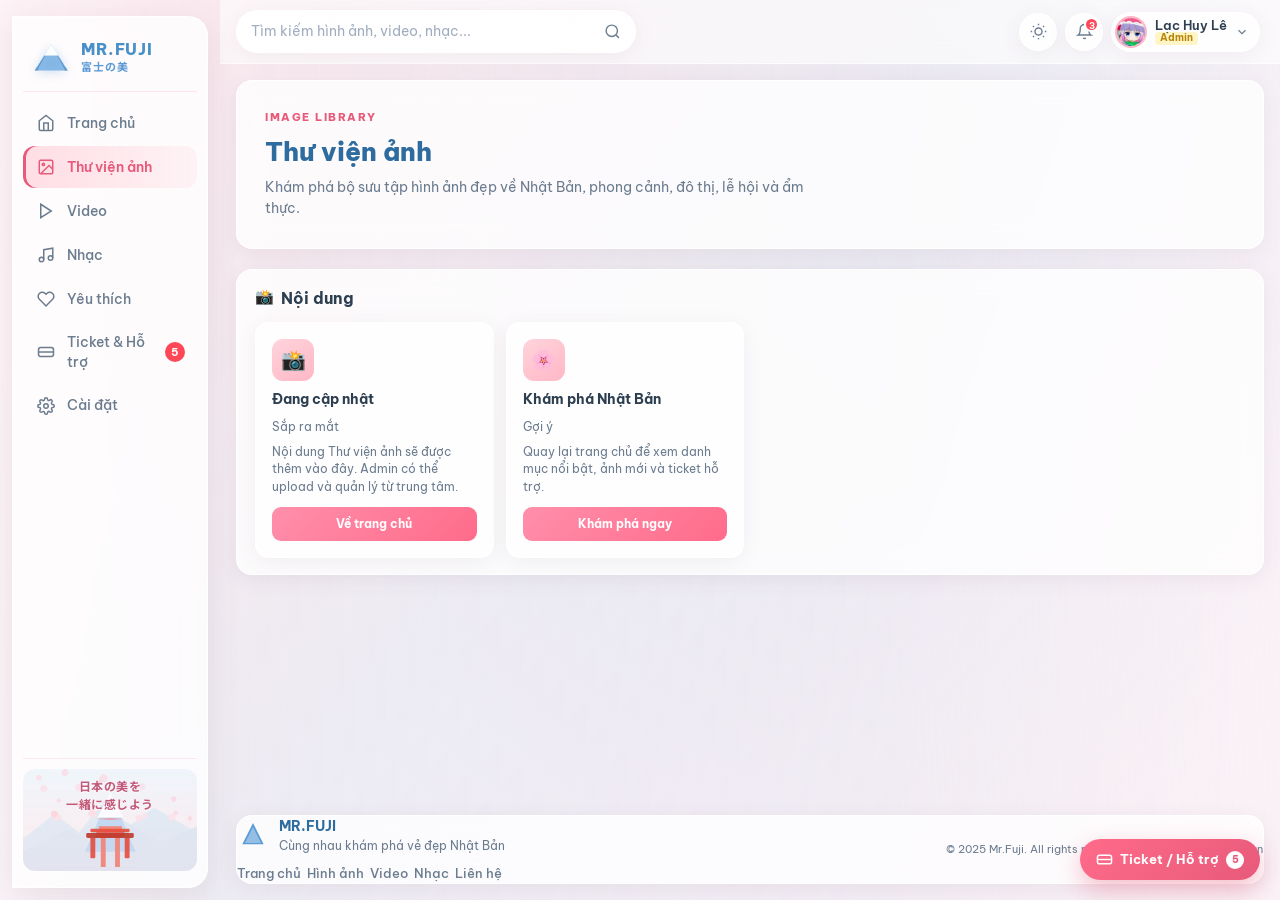
==== commit 9c650e24: "Add files via upload" ====
--- a/assets.html
+++ b/assets.html
@@ -19,7 +19,7 @@
     <div class="sidebar-inner">
             <a href="index.html" class="logo">
         <div class="logo-icon">
-          <img src="assets/logo-fuji.svg" alt="MR.FUJI" width="44" height="44">
+          <img src="assets/logo-fuji.png" alt="MR.FUJI" width="44" height="44">
         </div>
         <div class="logo-text">
           <span class="logo-name">MR.FUJI</span>
@@ -38,7 +38,7 @@
       </nav>
             <div class="side-decor">
         <div class="decor-art">
-          <img src="assets/sidebar-decor.svg" alt="" class="decor-bg">
+          <img src="assets/sidebar-decor.png" alt="" class="decor-bg">
           <p class="side-quote-jp">日本の美を<br>一緒に感じよう</p>
           <div class="decor-line"></div>
           <div class="decor-torii">
--- a/css/style.css
+++ b/css/style.css
@@ -901,3 +901,40 @@
   .socials { justify-content: flex-start; }
   .footer-tagline { margin-left: 0; padding-left: 0; border: 0; width: 100%; }
 }
+
+/* Real image donate card */
+.support-card-img {
+  padding: 0;
+  overflow: hidden;
+  background: transparent;
+  border: none;
+  box-shadow: var(--shadow-soft);
+  position: relative;
+}
+.donate-card-img {
+  width: 100%;
+  height: auto;
+  display: block;
+  border-radius: var(--radius);
+}
+.support-btn-overlay {
+  position: absolute;
+  left: 12px; right: 12px; bottom: 14px;
+  width: auto;
+  z-index: 2;
+  opacity: 0.95;
+}
+.support-btn-overlay:hover { opacity: 1; }
+
+.logo-icon img {
+  width: 44px; height: 44px;
+  object-fit: contain;
+}
+.decor-bg {
+  object-fit: cover;
+  opacity: 0.7;
+}
+.footer-logo {
+  width: 40px; height: 40px;
+  object-fit: contain;
+}
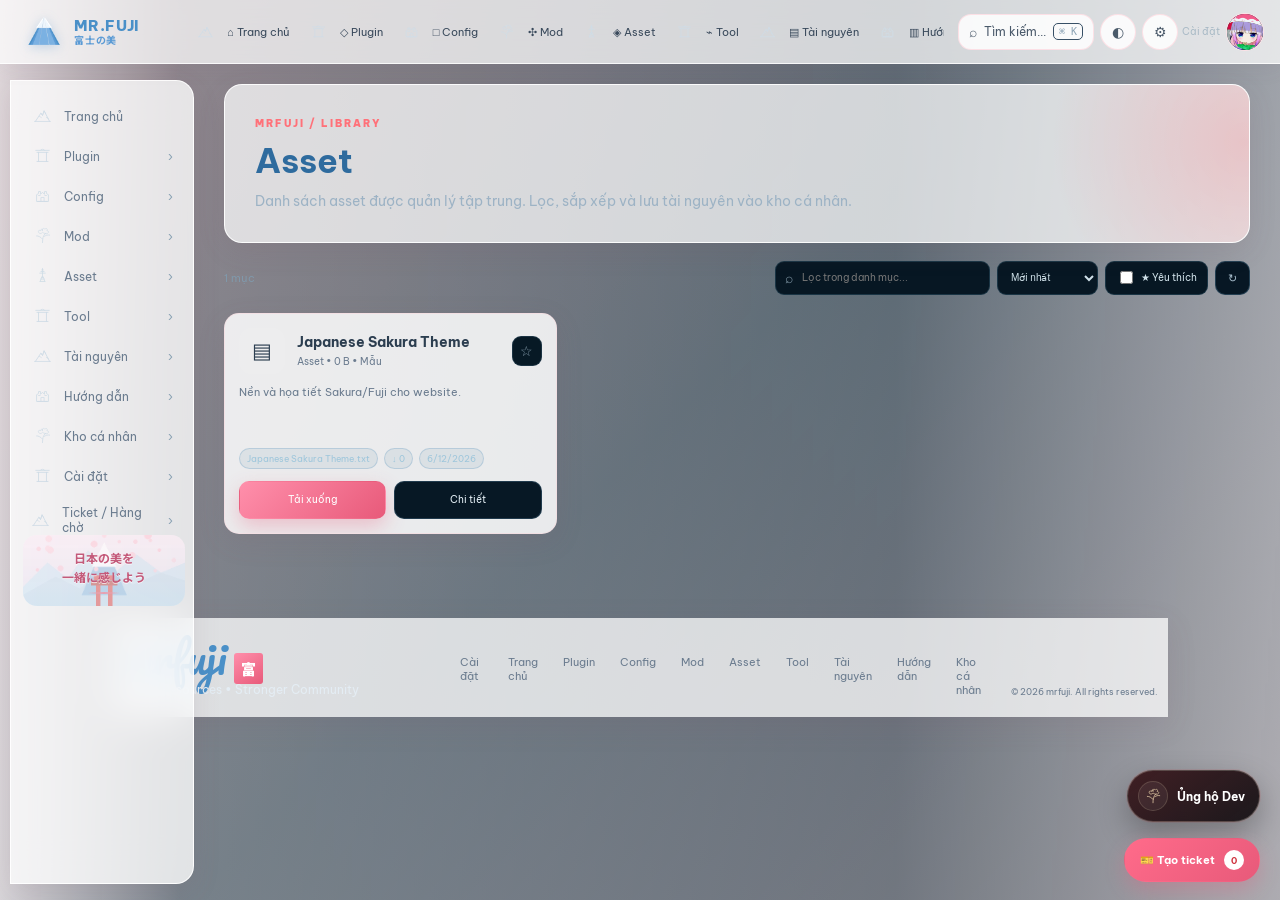
==== commit 5e27aade: "Add files via upload" ====
--- a/assets.html
+++ b/assets.html
@@ -1,124 +1,3 @@
-<!DOCTYPE html>
-<html lang="vi">
-<head>
-  <meta charset="utf-8">
-  <meta name="viewport" content="width=device-width, initial-scale=1">
-  <title>MR.FUJI — Thư viện ảnh</title>
-  <link rel="icon" href="assets/favicon.svg">
-  <link rel="preconnect" href="https://fonts.googleapis.com">
-  <link rel="preconnect" href="https://fonts.gstatic.com" crossorigin>
-  <link href="https://fonts.googleapis.com/css2?family=Be+Vietnam+Pro:wght@400;500;600;700;800&family=Noto+Sans+JP:wght@500;700;900&family=Dancing+Script:wght@600;700&display=swap" rel="stylesheet">
-  <link rel="stylesheet" href="css/style.css">
-</head>
-<body>
-  <div class="page-bg"></div>
-  <div class="page-overlay"></div>
-  <div class="petal-layer" id="petalLayer"></div>
-
-  <aside class="sidebar">
-    <div class="sidebar-inner">
-            <a href="index.html" class="logo">
-        <div class="logo-icon">
-          <img src="assets/logo-fuji.png" alt="MR.FUJI" width="44" height="44">
-        </div>
-        <div class="logo-text">
-          <span class="logo-name">MR.FUJI</span>
-          <span class="logo-jp">富士の美</span>
-        </div>
-      </a>
-
-      <nav class="side-nav">
-        <a href="index.html" class="side-item"><span class="side-icon"><svg viewBox="0 0 24 24" fill="none" stroke="currentColor" stroke-width="2"><path d="M3 9l9-7 9 7v11a2 2 0 01-2 2H5a2 2 0 01-2-2z"/><polyline points="9 22 9 12 15 12 15 22"/></svg></span><span>Trang chủ</span></a>
-        <a href="assets.html" class="side-item active"><span class="side-icon"><svg viewBox="0 0 24 24" fill="none" stroke="currentColor" stroke-width="2"><rect x="3" y="3" width="18" height="18" rx="2"/><circle cx="8.5" cy="8.5" r="1.5"/><path d="M21 15l-5-5L5 21"/></svg></span><span>Thư viện ảnh</span></a>
-        <a href="plugins.html" class="side-item "><span class="side-icon"><svg viewBox="0 0 24 24" fill="none" stroke="currentColor" stroke-width="2"><polygon points="5 3 19 12 5 21 5 3"/></svg></span><span>Video</span></a>
-        <a href="resources.html" class="side-item "><span class="side-icon"><svg viewBox="0 0 24 24" fill="none" stroke="currentColor" stroke-width="2"><path d="M9 18V5l12-2v13"/><circle cx="6" cy="18" r="3"/><circle cx="18" cy="16" r="3"/></svg></span><span>Nhạc</span></a>
-        <a href="my-library.html" class="side-item "><span class="side-icon"><svg viewBox="0 0 24 24" fill="none" stroke="currentColor" stroke-width="2"><path d="M20.84 4.61a5.5 5.5 0 00-7.78 0L12 5.67l-1.06-1.06a5.5 5.5 0 00-7.78 7.78l1.06 1.06L12 21.23l7.78-7.78 1.06-1.06a5.5 5.5 0 000-7.78z"/></svg></span><span>Yêu thích</span></a>
-        <a href="#" class="side-item" data-open-ticket><span class="side-icon"><svg viewBox="0 0 24 24" fill="none" stroke="currentColor" stroke-width="2"><path d="M2 9a3 3 0 013-3h14a3 3 0 013 3v6a3 3 0 01-3 3H5a3 3 0 01-3-3V9z"/><path d="M2 12h20"/></svg></span><span>Ticket & Hỗ trợ</span><span class="badge">5</span></a>
-        <a href="#" class="side-item" data-open-settings><span class="side-icon"><svg viewBox="0 0 24 24" fill="none" stroke="currentColor" stroke-width="2"><circle cx="12" cy="12" r="3"/><path d="M19.4 15a1.65 1.65 0 00.33 1.82l.06.06a2 2 0 010 2.83 2 2 0 01-2.83 0l-.06-.06a1.65 1.65 0 00-1.82-.33 1.65 1.65 0 00-1 1.51V21a2 2 0 01-4 0v-.09A1.65 1.65 0 009 19.4a1.65 1.65 0 00-1.82.33l-.06.06a2 2 0 01-2.83 0 2 2 0 010-2.83l.06-.06A1.65 1.65 0 004.68 15a1.65 1.65 0 00-1.51-1H3a2 2 0 010-4h.09A1.65 1.65 0 004.6 9a1.65 1.65 0 00-.33-1.82l-.06-.06a2 2 0 012.83-2.83l.06.06A1.65 1.65 0 009 4.68a1.65 1.65 0 001-1.51V3a2 2 0 014 0v.09a1.65 1.65 0 001 1.51 1.65 1.65 0 001.82-.33l.06-.06a2 2 0 012.83 2.83l-.06.06A1.65 1.65 0 0019.4 9a1.65 1.65 0 001.51 1H21a2 2 0 010 4h-.09a1.65 1.65 0 00-1.51 1z"/></svg></span><span>Cài đặt</span></a>
-      </nav>
-            <div class="side-decor">
-        <div class="decor-art">
-          <img src="assets/sidebar-decor.png" alt="" class="decor-bg">
-          <p class="side-quote-jp">日本の美を<br>一緒に感じよう</p>
-          <div class="decor-line"></div>
-          <div class="decor-torii">
-            <svg viewBox="0 0 80 50" fill="none"><rect x="12" y="16" width="7" height="30" rx="1.5" fill="#E74C3C"/><rect x="61" y="16" width="7" height="30" rx="1.5" fill="#E74C3C"/><rect x="6" y="10" width="68" height="7" rx="2" fill="#C0392B"/><rect x="12" y="4" width="56" height="5" rx="1.5" fill="#E74C3C"/></svg>
-          </div>
-        </div>
-      </div>
-    </div>
-  </aside>
-
-  <div class="main-wrapper">
-    <header class="topbar">
-      <div class="search-wrap">
-        <input type="search" class="search-input" placeholder="Tìm kiếm hình ảnh, video, nhạc...">
-        <button class="search-btn" aria-label="Tìm kiếm"><svg viewBox="0 0 24 24" fill="none" stroke="currentColor" stroke-width="2"><circle cx="11" cy="11" r="8"/><path d="M21 21l-4.35-4.35"/></svg></button>
-      </div>
-      <div class="top-actions">
-        <button class="icon-btn" id="themeToggle" aria-label="Theme"><svg viewBox="0 0 24 24" fill="none" stroke="currentColor" stroke-width="2"><circle cx="12" cy="12" r="5"/><path d="M12 1v2M12 21v2M4.22 4.22l1.42 1.42M18.36 18.36l1.42 1.42M1 12h2M21 12h2M4.22 19.78l1.42-1.42M18.36 5.64l1.42-1.42"/></svg></button>
-        <button class="icon-btn notif-btn" aria-label="Notifications"><svg viewBox="0 0 24 24" fill="none" stroke="currentColor" stroke-width="2"><path d="M18 8A6 6 0 006 8c0 7-3 9-3 9h18s-3-2-3-9"/><path d="M13.73 21a2 2 0 01-3.46 0"/></svg><span class="notif-badge">3</span></button>
-        <div class="user-menu">
-          <img src="assets/images/avatar.gif" alt="Avatar" class="user-avatar" onerror="this.src='https://api.dicebear.com/7.x/avataaars/svg?seed=LacHuy'">
-          <div class="user-info"><span class="user-name">Lạc Huy Lê</span><span class="user-role">Admin</span></div>
-          <svg class="chevron" viewBox="0 0 24 24" fill="none" stroke="currentColor" stroke-width="2"><polyline points="6 9 12 15 18 9"/></svg>
-        </div>
-      </div>
-    </header>
-
-    <div class="content-layout">
-      <main class="content">
-        <div class="page-hero">
-          <div class="page-hero-kicker">IMAGE LIBRARY</div>
-          <h1>Thư viện ảnh</h1>
-          <p>Khám phá bộ sưu tập hình ảnh đẹp về Nhật Bản, phong cảnh, đô thị, lễ hội và ẩm thực.</p>
-        </div>
-        <section class="section">
-          <div class="section-head">
-            <h2><span class="sakura-icon">📸</span> Nội dung</h2>
-          </div>
-          <div class="resource-grid">
-            <div class="resource-card">
-              <div class="rc-icon">📸</div>
-              <b>Đang cập nhật</b>
-              <small>Sắp ra mắt</small>
-              <p>Nội dung Thư viện ảnh sẽ được thêm vào đây. Admin có thể upload và quản lý từ trung tâm.</p>
-              <a href="index.html" class="rc-btn">Về trang chủ</a>
-            </div>
-            <div class="resource-card">
-              <div class="rc-icon">🌸</div>
-              <b>Khám phá Nhật Bản</b>
-              <small>Gợi ý</small>
-              <p>Quay lại trang chủ để xem danh mục nổi bật, ảnh mới và ticket hỗ trợ.</p>
-              <a href="index.html" class="rc-btn">Khám phá ngay</a>
-            </div>
-          </div>
-        </section>
-      </main>
-    </div>
-
-    <footer class="footer">
-      <div class="footer-left">
-        <div class="footer-brand">
-          <div class="logo-icon small"><svg viewBox="0 0 48 48" fill="none"><path d="M24 6L8 38h32L24 6z" fill="#5B9BD5"/><path d="M24 12L12 36h24L24 12z" fill="#fff" opacity="0.35"/></svg></div>
-          <div><strong>MR.FUJI</strong><p>Cùng nhau khám phá vẻ đẹp Nhật Bản</p></div>
-        </div>
-        <nav class="footer-links">
-          <a href="index.html">Trang chủ</a><a href="assets.html">Hình ảnh</a><a href="plugins.html">Video</a><a href="resources.html">Nhạc</a><a href="#">Liên hệ</a>
-        </nav>
-      </div>
-      <div class="footer-right">
-        <p class="copyright">© 2025 Mr.Fuji. All rights reserved. · Made with ❤️ for Japan</p>
-      </div>
-    </footer>
-  </div>
-
-  <button class="back-top" id="backTop" aria-label="Lên đầu trang"><svg viewBox="0 0 24 24" fill="none" stroke="currentColor" stroke-width="2.5"><polyline points="18 15 12 9 6 15"/></svg></button>
-  <button class="ticket-float" data-open-ticket>
-    <svg viewBox="0 0 24 24" fill="none" stroke="currentColor" stroke-width="2"><path d="M2 9a3 3 0 013-3h14a3 3 0 013 3v6a3 3 0 01-3 3H5a3 3 0 01-3-3V9z"/><path d="M2 12h20"/></svg>
-    <span>Ticket / Hỗ trợ</span>
-    <span class="float-badge">5</span>
-  </button>
-  <script src="js/script.js"></script>
-</body>
-</html>
+<!doctype html><html lang="vi"><head><meta charset="utf-8"><meta name="viewport" content="width=device-width,initial-scale=1"><title>mrfuji — Resource Hub</title><meta name="description" content="mrfuji — Game Developer & Resource Creator"><link rel="icon" href="assets/favicon.svg"><link rel="preconnect" href="https://fonts.googleapis.com"><link rel="preconnect" href="https://fonts.gstatic.com" crossorigin><link href="https://fonts.googleapis.com/css2?family=Be+Vietnam+Pro:wght@400;500;600;700;800&family=Noto+Sans+JP:wght@500;700;900&family=Pacifico&display=swap" rel="stylesheet"><link rel="stylesheet" href="css/style.css"></head><body><div class="page-bg"></div><div class="page-overlay"></div><div class="petal-layer"></div><header class="topbar"><a class="brand" href="index.html"><img class="brand-logo" src="assets/logo-fuji.png" alt="MR.FUJI"><span class="brand-text"><span class="brand-word">MR.FUJI</span><span class="brand-jp">富士の美</span></span></a><nav class="topnav"><a href="index.html">⌂ Trang chủ</a><a href="plugins.html">◇ Plugin</a><a href="config.html">□ Config</a><a href="mods.html">✣ Mod</a><a href="assets.html">◈ Asset</a><a href="tools.html">⌁ Tool</a><a href="resources.html">▤ Tài nguyên</a><a href="guide.html">▥ Hướng dẫn</a><a href="my-library.html">♡ Kho cá nhân</a><a href="#" data-open-ticket-nav>🎫 Ticket</a></nav><div class="top-actions"><button class="search-pill" id="searchOpen">⌕ <span>Tìm kiếm...</span><kbd>⌘ K</kbd></button><button class="icon-btn" id="themeToggle">◐</button><button class="icon-btn settings-trigger" id="adminOpen" aria-label="Cài đặt">⚙</button><span class="settings-label">Cài đặt</span><button class="mini-avatar" id="avatarBtn"><img src="assets/images/avatar.gif" alt="Avatar"></button></div></header><aside class="sidebar"><div class="side-inner"><a class="side-item" href="index.html"><span class="side-icon">⌂</span><span>Trang chủ</span></a><a class="side-item" href="plugins.html"><span class="side-icon">◇</span><span>Plugin</span><span class="chev">›</span></a><a class="side-item" href="config.html"><span class="side-icon">□</span><span>Config</span><span class="chev">›</span></a><a class="side-item" href="mods.html"><span class="side-icon">✣</span><span>Mod</span><span class="chev">›</span></a><a class="side-item" href="assets.html"><span class="side-icon">◈</span><span>Asset</span><span class="chev">›</span></a><a class="side-item" href="tools.html"><span class="side-icon">⌁</span><span>Tool</span><span class="chev">›</span></a><a class="side-item" href="resources.html"><span class="side-icon">▤</span><span>Tài nguyên</span><span class="chev">›</span></a><a class="side-item" href="guide.html"><span class="side-icon">▥</span><span>Hướng dẫn</span><span class="chev">›</span></a><a class="side-item" href="my-library.html"><span class="side-icon">♡</span><span>Kho cá nhân</span><span class="chev">›</span></a><a class="side-item settings-side-link" href="#" data-open-settings><span class="side-icon">⚙</span><span>Cài đặt</span><span class="chev">›</span></a><a class="side-item ticket-side-link" href="#" data-open-ticket-nav><span class="side-icon">🎫</span><span>Ticket / Hàng chờ</span><span class="chev">›</span></a><div class="side-quote side-quote-jp-block"><img src="assets/sidebar-decor.png" alt="" class="side-decor-img"><p class="side-quote-jp">日本の美を<br>一緒に感じよう</p><div class="side-torii-line"></div></div></div></aside><main class="content"><div class="page-shell" id="catalogRoot" data-cat="assets"><section class="page-hero"><span class="page-hero-kicker">mrfuji / library</span><h1 id="catTitle">Asset</h1><p id="catDesc">Hình ảnh, âm thanh, resource pack và các tài nguyên thiết kế.</p></section><div class="page-toolbar"><div class="count" id="catCount">Đang tải...</div><div class="catalog-tools"><label class="catalog-search"><span>⌕</span><input id="catalogSearch" placeholder="Lọc trong danh mục..."></label><select id="catalogSort" class="catalog-select"><option value="new">Mới nhất</option><option value="downloads">Nhiều lượt tải</option><option value="name">Tên A → Z</option></select><label class="fav-filter"><input id="onlyFav" type="checkbox"> ★ Yêu thích</label><button class="filter-btn" id="refreshCatalog">↻</button></div></div><div class="resource-cards" id="catalogList"></div></div></main><footer class="footer shell"><div class="footer-brand"><span class="script">mrfuji</span><span class="seal">富</span><p>Better Resources • Stronger Community</p></div><div class="footer-nav"><a href="#" data-open-settings>Cài đặt</a><a href="index.html">Trang chủ</a><a href="plugins.html">Plugin</a><a href="config.html">Config</a><a href="mods.html">Mod</a><a href="assets.html">Asset</a><a href="tools.html">Tool</a><a href="resources.html">Tài nguyên</a><a href="guide.html">Hướng dẫn</a><a href="my-library.html">Kho cá nhân</a></div><small>© 2026 mrfuji. All rights reserved.</small></footer><div class="search-modal" id="searchModal" aria-hidden="true"><div class="search-box"><button class="close" id="searchClose">×</button><div class="modal-heading"><span class="modal-kicker">SEARCH</span><b>Tìm kiếm tài nguyên</b><small>Tìm trong toàn bộ thư viện đã upload</small></div><div class="search-input"><span>⌕</span><input id="searchInput" placeholder="Tên file, tiêu đề, danh mục..." autocomplete="off"></div><div class="search-results" id="searchResults"></div></div></div>
+<div class="admin-modal" id="adminModal" aria-hidden="true"><div class="admin-box"><button class="close" id="adminClose">×</button><div class="modal-heading"><span class="modal-kicker">ADMIN CENTER</span><b>Quản trị website</b><small>Đổi avatar, upload tài nguyên, quản lý danh sách và nhạc.</small></div><form class="admin-form" id="adminForm"><label>Mật khẩu quản trị<input id="adminPassword" type="password" placeholder="Nhập mật khẩu"></label><button class="primary-btn" type="submit">Đăng nhập Admin</button><p class="admin-note">Bản tĩnh: quyền này chỉ bảo vệ giao diện trên trình duyệt hiện tại.</p></form><div class="hidden" id="adminPanel"><div class="admin-profile-card"><div class="admin-avatar-preview"><img src="assets/images/avatar.gif" alt="Avatar"></div><div><b>mrfuji Administrator</b><small>Quản lý profile & thư viện</small></div><span class="admin-badge">ADMIN</span></div><div class="admin-actions"><button class="primary-btn" id="changeAvatarBtn">Đổi ảnh đại diện</button><button class="secondary-btn" id="resetAvatarBtn">Khôi phục avatar</button><button class="secondary-btn" id="logoutAdmin">Đăng xuất</button><input id="avatarInput" type="file" accept="image/*" hidden></div><div class="admin-tabs"><button class="admin-tab active" data-admin-tab="upload">Upload</button><button class="admin-tab" data-admin-tab="library">Thư viện</button><button class="admin-tab" data-admin-tab="music">Nhạc</button><button class="admin-tab" data-admin-tab="stats">Thống kê</button></div><div id="adminWorkspace"></div></div></div></div>
+<div class="toast" id="toast"></div><div class="scroll-progress" id="scrollProgress"></div><button class="back-top" id="backTop">↑</button><script src="js/ticket-center.js"></script><script src="js/script.js"></script><script>document.querySelector('#refreshCatalog')?.addEventListener('click',()=>location.reload())</script></body></html>
--- a/css/style.css
+++ b/css/style.css
@@ -1,940 +1,351 @@
-/* ===== MR.FUJI Japan Dashboard v9.1 — Fixed ===== */
+:root{--bg:#040a12;--panel:rgba(4,15,27,.88);--panel2:rgba(3,17,29,.94);--line:rgba(95,183,239,.28);--line2:rgba(255,72,75,.65);--text:#edf6ff;--muted:#9fb4c8;--red:#ff2431;--red2:#e95b5f;--blue:#0ea7ff;--cyan:#12d8f2;--gold:#f3b44f;--purple:#9d86ff;--green:#55e9b1}*{box-sizing:border-box}html{scroll-behavior:smooth}body{margin:0;background:var(--bg);color:var(--text);font-family:'Be Vietnam Pro',sans-serif;font-size:14px;min-height:100vh}.page-bg{position:fixed;inset:0;background:linear-gradient(rgba(1,8,14,.28),rgba(1,8,14,.5)),url('https://images.unsplash.com/photo-1490806843957-31f4c9a91c65?auto=format&fit=crop&w=2400&q=85') center/cover no-repeat;filter:saturate(.8) contrast(1.05);z-index:-3}.page-overlay{position:fixed;inset:0;background:radial-gradient(circle at 65% 18%,rgba(255,74,74,.16),transparent 28%),linear-gradient(90deg,rgba(2,9,16,.92) 0 11.4%,rgba(2,9,16,.52) 11.5% 100%);z-index:-2}.petal-layer{pointer-events:none;position:fixed;inset:0;overflow:hidden;z-index:20}.petal{position:absolute;top:-30px;width:10px;height:7px;background:#ff7990;border-radius:8px 0 8px 0;box-shadow:0 0 8px rgba(255,68,92,.6);animation:fall linear infinite}@keyframes fall{to{transform:translate3d(var(--x),110vh,0) rotate(720deg);opacity:.1}}a{color:inherit;text-decoration:none}button{font:inherit}.topbar{position:fixed;left:0;right:0;top:0;height:72px;padding:0 22px 0 34px;display:flex;align-items:center;gap:25px;background:rgba(3,10,17,.82);border-bottom:1px solid rgba(151,182,209,.15);backdrop-filter:blur(16px);z-index:30}.brand{width:180px;display:flex;align-items:center;gap:10px}.brand-word,.script{font-family:'Pacifico',cursive}.brand-word{font-size:31px;letter-spacing:-1px}.brand-mark{font-family:'Noto Sans JP';font-weight:900;background:#ba171f;color:#fff;width:26px;height:35px;display:grid;place-items:center;border-radius:3px;transform:rotate(7deg);font-size:14px}.topnav{display:flex;gap:7px;flex:1}.topnav a{padding:13px 14px;border:1px solid transparent;border-radius:12px;color:#e2edf7;white-space:nowrap}.topnav a span{opacity:.95;margin-right:7px}.topnav a.active,.topnav a:hover{background:linear-gradient(180deg,rgba(255,67,68,.23),rgba(255,67,68,.08));border-color:rgba(255,67,68,.55);box-shadow:inset 0 0 20px rgba(255,44,44,.06)}.top-actions{display:flex;align-items:center;gap:9px}.search-pill{min-width:155px;display:flex;align-items:center;gap:7px;background:#071520;border:1px solid rgba(129,171,201,.34);color:#d7e3ee;border-radius:18px;padding:10px 12px}.search-pill span{font-size:12px;flex:1;text-align:left}.search-pill kbd{font-size:10px;border:1px solid #385066;padding:2px 5px;border-radius:5px;color:#8ca2b4}.icon-btn,.mini-avatar{width:40px;height:40px;border-radius:50%;border:1px solid rgba(129,171,201,.3);background:#06131f;color:#f0f6fc;display:grid;place-items:center}.mini-avatar{padding:0;overflow:hidden}.mini-avatar img{width:100%;height:100%;object-fit:cover}.sidebar{position:fixed;left:0;top:72px;bottom:0;width:230px;padding:24px 14px;z-index:25}.side-inner{height:100%;position:relative}.side-item{display:flex;align-items:center;gap:11px;padding:13px 13px;margin:3px 0;border-radius:11px;color:#dbe5ed}.side-item.active,.side-item:hover{background:linear-gradient(90deg,rgba(194,25,31,.32),rgba(194,25,31,.08));border:1px solid rgba(255,58,66,.5)}.side-icon{width:24px;text-align:center;font-size:18px}.chev{margin-left:auto;color:#88a0b2}.side-quote{position:absolute;bottom:20px;left:2px;right:2px;border:1px solid rgba(255,52,62,.8);border-radius:8px;padding:20px 17px 16px;background:rgba(2,10,18,.72);line-height:1.7;color:#e9eef4}.side-quote:before{content:'“';position:absolute;top:-18px;left:7px;font-size:54px;color:#ff3038;font-family:Georgia}.side-quote small{display:block;text-align:right;margin-top:6px;font-family:'Pacifico',cursive;color:#ef5961}.content{margin-left:230px;padding-top:93px;padding-right:17px}.shell{width:min(1085px,calc(100vw - 252px));margin:0 auto}.hero{height:370px;position:relative;border:1px solid rgba(113,174,218,.31);border-radius:16px;overflow:hidden;background:linear-gradient(90deg,rgba(3,10,16,.78),rgba(3,10,16,.22)),url('https://images.unsplash.com/photo-1490806843957-31f4c9a91c65?auto=format&fit=crop&w=2200&q=82') center 37%/cover}.hero:after{content:'';position:absolute;inset:0;background:linear-gradient(90deg,rgba(4,11,18,.6),transparent 48%,rgba(4,11,18,.22));pointer-events:none}.hero-profile{position:absolute;left:28px;top:70px;display:flex;align-items:center;gap:24px;z-index:2}.avatar-ring{border:0;background:none;padding:0;width:180px;height:180px;border-radius:50%;overflow:hidden;box-shadow:0 0 0 4px rgba(255,36,49,.82),0 0 0 7px rgba(5,12,19,.95),0 0 36px rgba(255,40,49,.35);cursor:pointer}.avatar-ring img{width:100%;height:100%;object-fit:cover}.hero-copy{padding-top:16px}.hero-name{display:flex;align-items:center;gap:12px}.script{font-size:55px;line-height:1}.seal{background:#ad1b22;color:#fff;font-family:'Noto Sans JP';font-weight:900;padding:5px 7px;border-radius:3px;transform:rotate(-6deg);font-size:15px}.hero-role{font-weight:700;font-size:16px;margin:9px 0 9px}.hero-copy p{color:#e0ebf3;line-height:1.7;margin:0}.socials{display:flex;gap:24px;margin-top:19px;font-size:23px}.clock-card{position:absolute;right:18px;top:70px;z-index:3;text-align:right;padding-right:38px}.jp-vertical{position:absolute;right:0;top:3px;font-family:'Noto Sans JP';font-weight:900;writing-mode:vertical-rl;letter-spacing:2px;font-size:22px;color:#fff;text-shadow:0 4px 14px #000}.time{font-size:24px;font-weight:700}.date{font-size:12px;color:#e6edf4;margin-top:4px}.weather{margin-top:11px;display:flex;gap:10px;align-items:center;justify-content:flex-end;color:#e6edf4}.weather span{font-size:23px}.weather strong{font-size:18px}.hero-stats{position:absolute;left:53%;right:24px;bottom:24px;z-index:4;height:76px;border:1px solid rgba(110,167,211,.38);background:rgba(1,10,19,.77);backdrop-filter:blur(12px);border-radius:12px;display:grid;grid-template-columns:repeat(4,1fr)}.hero-stats>div{display:flex;flex-direction:column;justify-content:center;align-items:center;gap:1px;border-right:1px solid rgba(110,167,211,.16)}.hero-stats>div:last-child{border:0}.hero-stats strong{font-size:16px}.hero-stats span{font-size:10px;color:#90a6b7}.hero-stats .online i{width:10px;height:10px;border-radius:50%;background:#31efb0;box-shadow:0 0 10px #31efb0;margin-bottom:2px}.intro{margin-top:16px;display:grid;grid-template-columns:1.02fr 1.48fr;gap:14px;padding:21px 20px;border:1px solid rgba(255,41,50,.58);border-radius:13px;background:linear-gradient(90deg,rgba(3,13,22,.97),rgba(7,18,28,.78)),url('https://images.unsplash.com/photo-1493780474015-ba834fd0ce2f?auto=format&fit=crop&w=1600&q=78') center/cover}.intro-copy h2,.section-head h2{font-size:20px;margin:0 0 7px}.intro-copy h2 span{color:#ff2f39}.intro-copy p{color:#d8e3ec;line-height:1.64;margin:7px 0}.signature{font-family:'Pacifico',cursive;font-size:35px;color:#ff3540;margin-top:3px;transform:rotate(-8deg)}.category-grid{display:grid;grid-template-columns:repeat(5,1fr);gap:10px}.cat-card{position:relative;padding:18px 12px 12px;border-radius:9px;min-height:145px;display:flex;flex-direction:column;align-items:center;text-align:center;overflow:hidden}.cat-card:before{content:'';position:absolute;inset:0;background:linear-gradient(180deg,rgba(255,255,255,.03),transparent)}.cat-card.red{border:1px solid #b33139;background:linear-gradient(180deg,rgba(163,31,37,.43),rgba(24,13,18,.65))}.cat-card.blue{border:1px solid #1484c2;background:linear-gradient(180deg,rgba(11,79,126,.4),rgba(8,24,35,.7))}.cat-card.cyan{border:1px solid #097ea4;background:linear-gradient(180deg,rgba(8,68,94,.42),rgba(7,21,31,.7))}.cat-card.gold{border:1px solid #8f6a3d;background:linear-gradient(180deg,rgba(103,75,34,.36),rgba(28,22,16,.75))}.cat-card.purple{border:1px solid #6655a1;background:linear-gradient(180deg,rgba(67,45,117,.32),rgba(12,10,24,.75))}.cat-icon{font-size:28px;width:53px;height:53px;border-radius:50%;display:grid;place-items:center;background:rgba(0,0,0,.22);margin-bottom:9px}.cat-card b{font-size:14px}.cat-card small{font-size:9px;color:#9fb4c5;margin-top:5px;line-height:1.4}.cat-card em{font-style:normal;margin-top:auto;border:1px solid rgba(255,255,255,.24);border-radius:50%;width:24px;height:24px;display:grid;place-items:center}.section{margin-top:16px;background:linear-gradient(180deg,rgba(2,13,22,.94),rgba(3,11,19,.92));border:1px solid rgba(60,153,209,.4);border-radius:13px;padding:18px 19px}.section-head{display:flex;align-items:center;justify-content:space-between;margin-bottom:12px}.section-head h2{font-size:19px}.section-head h2:first-letter{color:#ff2d37}.section-head p{margin:2px 0 0;color:#9db0c0;font-size:11px}.section-head>a{font-size:12px}.skill-grid{display:grid;grid-template-columns:repeat(5,1fr);gap:11px}.skill{min-height:102px;border:1px solid rgba(72,140,184,.38);border-radius:8px;background:rgba(5,19,31,.86);padding:13px;display:flex;align-items:flex-start;gap:10px}.skill-icon{width:42px;height:42px;border-radius:8px;display:grid;place-items:center;font-weight:900;font-size:17px;color:#fff;flex:0 0 42px}.skill-icon.js{background:#f5cd1d;color:#111}.skill-icon.node{background:#27ad62}.skill-icon.php{background:#7775d9}.skill-icon.html{background:#f36439}.skill-icon.git{background:#ee4c42}.skill-info{display:flex;flex-direction:column;min-width:0;flex:1}.skill-info b{font-size:12px}.skill-info small{font-size:10px;color:#a5b4c2;margin-top:2px}.meter{height:7px;margin-top:14px;background:#143143;border-radius:20px;overflow:hidden}.meter i{display:block;height:100%;background:linear-gradient(90deg,#ffbf39,#35dbba);border-radius:20px}.skill>strong{align-self:flex-end;font-size:10px;color:#dbe8f1}.plugin-grid{display:grid;grid-template-columns:repeat(4,1fr);gap:11px}.plugin{padding:15px;border:1px solid rgba(72,140,184,.37);border-radius:8px;background:rgba(5,18,29,.9)}.plugin-top{display:flex;gap:10px;align-items:flex-start}.picon{width:41px;height:41px;border-radius:8px;display:grid;place-items:center;color:#fff;font-size:22px}.picon.green{background:#20b275}.picon.blue{background:#127cd0}.picon.purple{background:#8162f5}.picon.gold{background:#d8921f}.plugin b{font-size:13px}.tags{display:flex;gap:5px;margin-top:4px}.tags span{font-size:9px;color:#aab8c3;background:#173044;padding:2px 6px;border-radius:5px}.plugin p{font-size:11px;line-height:1.55;color:#bfccd8;min-height:48px}.plugin footer{display:flex;align-items:center;gap:14px;font-size:10px;color:#b6c5d1}.rating{color:#f8cd37}.plugin footer em{margin-left:auto;border:1px solid #496276;border-radius:50%;width:23px;height:23px;display:grid;place-items:center;font-style:normal}.split{display:grid;grid-template-columns:2fr 1fr;gap:14px}.resource-list{display:grid;gap:8px}.resource{display:flex;align-items:center;gap:12px;padding:9px;border:1px solid rgba(66,133,175,.33);border-radius:8px;background:rgba(7,18,29,.87)}.thumb{width:95px;height:58px;border-radius:6px;background-size:cover;background-position:center}.r1{background-image:linear-gradient(rgba(10,26,49,.25),rgba(10,26,49,.6)),url('https://images.unsplash.com/photo-1518709268805-4e9042af9f23?auto=format&fit=crop&w=700&q=70')}.r2{background-image:linear-gradient(rgba(10,26,49,.25),rgba(10,26,49,.6)),url('https://images.unsplash.com/photo-1550745165-9bc0b252726f?auto=format&fit=crop&w=700&q=70')}.r3{background-image:linear-gradient(rgba(10,26,49,.25),rgba(10,26,49,.6)),url('https://images.unsplash.com/photo-1522383225653-ed111181a951?auto=format&fit=crop&w=700&q=70')}.resource div{flex:1}.resource b{font-size:12px}.resource small{display:block;font-size:9px;color:#5ec8ff;margin-top:2px}.resource p{margin:4px 0 0;color:#aabcc9;font-size:10px}.resource em{font-style:normal;width:25px;height:25px;border:1px solid #3f596e;border-radius:50%;display:grid;place-items:center}.quick-panel{padding-left:2px}.quick-panel .section-head{margin-bottom:8px}.quick-panel>a{display:flex;align-items:center;gap:9px;padding:13px 12px;border:1px solid rgba(66,133,175,.28);border-radius:7px;background:rgba(8,20,31,.77);margin-bottom:7px}.quick-panel>a span{width:26px;text-align:center}.quick-panel>a b{margin-left:auto;color:#6bcfff}.server{margin-top:16px;display:grid;grid-template-columns:1.1fr 2.6fr 1.3fr;gap:16px;align-items:center;border:1px solid rgba(255,39,47,.52);border-radius:12px;padding:14px 18px;background:linear-gradient(90deg,rgba(3,16,26,.97),rgba(6,20,30,.95))}.server-title{display:flex;gap:10px;align-items:center}.server-title>span{font-size:24px;color:#ff2e39}.server-title h2{margin:0;font-size:18px}.server-title p{margin:3px 0 0;font-size:10px;color:#8fa5b6}.server-items{display:grid;grid-template-columns:repeat(4,1fr);gap:7px}.server-items>div{border:1px solid rgba(68,133,171,.28);border-radius:7px;padding:9px 8px;display:grid;grid-template-columns:24px 1fr;align-items:center;background:#071622}.server-items b{font-size:10px}.server-items small{grid-column:2;font-size:8px;color:#a3b7c5}.server-items i{display:inline-block;width:6px;height:6px;border-radius:50%;background:#1fe6a8}.uptime{align-self:stretch;display:flex;flex-direction:column;justify-content:center}.uptime>div:first-child{display:flex;justify-content:space-between;font-size:10px;margin-bottom:7px}.uptime>div:first-child span{color:#b9cbd5}.uptime-bar{height:8px;background:#14333d;border-radius:10px;overflow:hidden}.uptime-bar i{display:block;width:99.9%;height:100%;background:linear-gradient(90deg,#39e3af,#63f2b8);border-radius:10px}.footer{padding:38px 10px 45px;display:grid;grid-template-columns:1.2fr 2fr auto;align-items:end;gap:20px}.footer-brand .script{font-size:42px}.footer-brand .seal{margin-left:8px}.footer-brand p{margin:3px 0 0;color:#e4edf4;font-size:12px}.footer-nav{display:flex;justify-content:center;gap:25px;font-size:11px;color:#d0dde6}.footer>small{color:#8195a5;font-size:9px;text-align:right}.search-modal{position:fixed;inset:0;background:rgba(1,6,11,.73);backdrop-filter:blur(10px);display:none;place-items:start center;padding-top:120px;z-index:100}.search-modal.open{display:grid}.search-box{width:min(670px,92vw);background:#07131f;border:1px solid rgba(93,172,222,.38);border-radius:12px;box-shadow:0 35px 90px rgba(0,0,0,.45);padding:14px}.close{position:absolute;right:22px;top:18px;background:none;color:#dbe9f2;border:0;font-size:28px}.search-input{display:flex;gap:10px;align-items:center;border:1px solid #345269;background:#04101a;border-radius:8px;padding:11px 13px}.search-input input{flex:1;background:none;border:0;outline:0;color:#fff;font-size:14px}.search-results{margin-top:10px;display:grid;gap:7px;max-height:55vh;overflow:auto}.result{padding:11px;border:1px solid rgba(71,132,171,.3);border-radius:7px;background:#081824}.result b{font-size:12px}.result small{display:block;color:#7ca6be;margin-top:3px}@media(max-width:1250px){.topnav{gap:0}.topnav a{padding:11px 8px;font-size:11px}.brand{width:130px}.sidebar{width:205px}.content{margin-left:205px}.shell{width:min(1060px,calc(100vw - 225px))}.hero-stats{left:44%}.skill-grid,.plugin-grid{grid-template-columns:repeat(2,1fr)}.category-grid{grid-template-columns:repeat(3,1fr)}}@media(max-width:960px){.topnav{display:none}.sidebar{display:none}.content{margin-left:0;padding-left:12px}.shell{width:calc(100vw - 24px)}.topbar{padding:0 14px}.brand{flex:1}.hero{height:auto;min-height:515px}.hero-profile{left:22px;right:22px;top:45px}.hero-stats{left:22px;right:22px;bottom:18px}.intro{grid-template-columns:1fr}.category-grid{grid-template-columns:repeat(5,1fr)}.split{grid-template-columns:1fr}.server{grid-template-columns:1fr}.server-items{grid-template-columns:repeat(4,1fr)}.footer{grid-template-columns:1fr}.footer-nav{justify-content:flex-start;flex-wrap:wrap}.footer>small{text-align:left}}@media(max-width:650px){.search-pill span,.search-pill kbd,.icon-btn{display:none}.search-pill{min-width:42px;width:42px;padding:0;justify-content:center}.hero-profile{flex-direction:column;align-items:flex-start}.avatar-ring{width:125px;height:125px}.script{font-size:40px}.clock-card{top:20px;right:12px}.hero{min-height:640px}.hero-stats{grid-template-columns:repeat(2,1fr);height:auto}.hero-stats>div{min-height:60px}.category-grid{grid-template-columns:repeat(2,1fr)}.skill-grid,.plugin-grid{grid-template-columns:1fr}.server-items{grid-template-columns:repeat(2,1fr)}.intro{padding:16px}.topbar{height:62px}.content{padding-top:75px}.side-quote{display:none}.section{padding:15px}.resource{align-items:flex-start}.thumb{width:80px;height:50px}.footer-brand{text-align:left}}
+
+/* ===== UI refinement ===== */
+:root{--shadow:0 18px 55px rgba(0,0,0,.26);--glass:rgba(4,15,27,.72)}
+body{overflow-x:hidden;background:#030912}
+button{cursor:pointer}
+.topbar{box-shadow:0 8px 30px rgba(0,0,0,.2)}
+.brand:hover .brand-mark{transform:rotate(0deg) scale(1.05)}
+.topnav a{transition:.22s ease;position:relative}
+.topnav a.active:after{content:'';position:absolute;left:14px;right:14px;bottom:5px;height:2px;background:linear-gradient(90deg,#ff2c38,#ff8c72);border-radius:99px}
+.icon-btn,.mini-avatar,.search-pill{transition:.22s ease}
+.icon-btn:hover,.mini-avatar:hover,.search-pill:hover{transform:translateY(-2px);border-color:rgba(255,75,84,.6);box-shadow:0 8px 22px rgba(0,0,0,.22)}
+.notification-btn{position:relative}.notification-btn i{position:absolute;right:7px;top:7px;width:7px;height:7px;background:#ff4550;border-radius:50%;box-shadow:0 0 10px #ff4550}
+.hero{box-shadow:var(--shadow);isolation:isolate}
+.hero-glow{position:absolute;inset:auto 20% 5% 3%;height:180px;background:radial-gradient(circle,rgba(255,37,47,.18),transparent 68%);filter:blur(8px);pointer-events:none;z-index:1}
+.hero-profile{top:56px}
+.avatar-ring{transition:.28s ease}.avatar-ring:hover{transform:scale(1.025);box-shadow:0 0 0 4px rgba(255,36,49,.82),0 0 0 8px rgba(5,12,19,.95),0 0 48px rgba(255,40,49,.48)}
+.hero-copy p{max-width:500px}
+.clock-card{top:26px;right:22px;width:315px;min-height:142px;padding:16px 19px 15px;border:1px solid rgba(130,196,234,.35);border-radius:15px;background:linear-gradient(145deg,rgba(5,19,31,.88),rgba(4,12,20,.68));backdrop-filter:blur(16px);text-align:left;box-shadow:0 20px 45px rgba(0,0,0,.28)}
+.clock-label{display:flex;align-items:center;gap:7px;color:#91abc0;font-size:9px;letter-spacing:1.8px;font-weight:800}.status-dot{width:7px;height:7px;border-radius:50%;background:#37ebad;box-shadow:0 0 11px #37ebad}
+.clock-main{margin-top:9px;display:flex;align-items:flex-end;justify-content:space-between;gap:12px}.clock-card .time{font-size:34px;line-height:1;font-weight:800;letter-spacing:-1px}.clock-card .date{margin-top:5px;max-width:160px;line-height:1.35;color:#b9c8d5}.weather{margin-top:13px;justify-content:flex-start;padding-top:11px;border-top:1px solid rgba(116,170,203,.16)}.weather span{font-size:20px}.weather strong{font-size:16px}.weather small{color:#7d98ac;font-size:9px;margin-left:auto}.jp-vertical{display:none}.jp-tag{position:absolute;right:14px;top:12px;font-family:'Noto Sans JP';writing-mode:vertical-rl;color:rgba(239,246,251,.15);font-size:10px;letter-spacing:2px;line-height:1.5}
+.hero-stats{left:48%;right:22px;bottom:20px;height:70px;box-shadow:0 12px 32px rgba(0,0,0,.2)}
+.hero-stats>div{transition:.2s ease}.hero-stats>div:hover{background:rgba(255,255,255,.025)}
+.intro,.section,.server{box-shadow:0 14px 40px rgba(0,0,0,.16)}
+.cat-card,.skill,.plugin,.resource,.quick-panel>a{transition:transform .2s ease,border-color .2s ease,box-shadow .2s ease}.cat-card:hover,.skill:hover,.plugin:hover,.resource:hover,.quick-panel>a:hover{transform:translateY(-3px);border-color:rgba(255,79,88,.55);box-shadow:0 12px 30px rgba(0,0,0,.18)}
+.section-head>a{color:#86d8ff}.section-head>a:hover{color:#fff}
+.search-modal,.admin-modal{z-index:100;position:fixed;inset:0;background:rgba(1,6,11,.76);backdrop-filter:blur(14px);display:none;place-items:start center;padding-top:105px}.search-modal.open,.admin-modal.open{display:grid}
+.search-box,.admin-box{width:min(680px,92vw);max-height:78vh;overflow:auto;background:linear-gradient(145deg,#07131f,#06101a);border:1px solid rgba(93,172,222,.4);border-radius:18px;box-shadow:0 35px 100px rgba(0,0,0,.55);padding:24px}
+.admin-box{width:min(560px,92vw)}
+.modal-heading{display:grid;gap:3px;padding-right:40px;margin-bottom:16px}.modal-kicker{font-size:9px;letter-spacing:2px;color:#ff6670;font-weight:800}.modal-heading b{font-size:21px}.modal-heading small{color:#829db1;font-size:11px}
+.close{right:16px;top:14px;width:38px;height:38px;border:1px solid rgba(120,167,193,.25);border-radius:50%;background:rgba(255,255,255,.03);font-size:25px;line-height:1}
+.search-input{border-radius:12px;padding:13px 15px;background:#04101a}.search-input:focus-within{border-color:#5bcaff;box-shadow:0 0 0 3px rgba(91,202,255,.08)}
+.search-results{max-height:50vh;padding-right:3px}.result{padding:13px 14px;border-radius:11px;transition:.18s ease}.result:hover{transform:translateX(3px);border-color:rgba(255,75,85,.5);background:rgba(255,50,58,.06)}
+.admin-form{display:grid;gap:12px}.admin-form label{display:grid;gap:7px;color:#b6c8d4;font-size:11px;font-weight:700}.admin-form input{width:100%;padding:13px 14px;background:#04101a;border:1px solid #345269;border-radius:10px;color:#fff;outline:0}.admin-form input:focus{border-color:#59ccff;box-shadow:0 0 0 3px rgba(89,204,255,.08)}
+.primary-btn,.secondary-btn{border-radius:10px;padding:11px 14px;border:1px solid transparent;color:#fff;font-weight:800;transition:.2s ease}.primary-btn{background:linear-gradient(135deg,#e52c36,#ff5a52);box-shadow:0 10px 22px rgba(255,45,54,.22)}.secondary-btn{background:#091a29;border-color:#2b4b60}.primary-btn:hover,.secondary-btn:hover{transform:translateY(-2px)}
+.admin-note{color:#748d9f;font-size:9px;line-height:1.5;margin:0}.hidden{display:none!important}.admin-profile-card{display:grid;grid-template-columns:58px 1fr auto;gap:12px;align-items:center;padding:12px;border:1px solid rgba(74,139,177,.3);background:rgba(6,20,31,.72);border-radius:13px}.admin-avatar-preview{width:58px;height:58px;border-radius:50%;overflow:hidden;border:2px solid rgba(255,61,70,.65)}.admin-avatar-preview img{width:100%;height:100%;object-fit:cover}.admin-profile-card b{display:block;font-size:12px}.admin-profile-card small{display:block;color:#8fa6b6;font-size:10px;margin-top:3px}.admin-badge{font-size:8px;letter-spacing:1px;font-weight:900;color:#ff8f95;border:1px solid rgba(255,77,85,.4);padding:5px 7px;border-radius:7px;background:rgba(255,44,52,.08)}.admin-actions{display:grid;grid-template-columns:1fr 1fr;gap:9px;margin-top:12px}.admin-actions .primary-btn{grid-column:1/-1}
+.admin-mode #adminOpen{color:#ff8187;border-color:rgba(255,74,83,.6);box-shadow:0 0 0 3px rgba(255,74,83,.06)}
+.toast{position:fixed;right:22px;bottom:22px;z-index:130;max-width:min(360px,calc(100vw - 44px));padding:12px 15px;border:1px solid rgba(71,224,171,.35);background:rgba(5,20,29,.94);color:#e8fff8;border-radius:11px;box-shadow:0 16px 40px rgba(0,0,0,.35);transform:translateY(25px);opacity:0;pointer-events:none;transition:.25s ease;font-size:11px}.toast.show{transform:none;opacity:1}.toast[data-type="error"]{border-color:rgba(255,78,88,.42);color:#ffe3e5}
+.scroll-progress{position:fixed;left:0;top:0;height:3px;width:0;background:linear-gradient(90deg,#ff2431,#ff885f,#55e9b1);z-index:140;box-shadow:0 0 12px rgba(255,56,70,.55)}
+.back-top{position:fixed;right:22px;bottom:22px;z-index:50;width:42px;height:42px;border-radius:50%;border:1px solid rgba(120,174,209,.36);background:rgba(5,18,29,.87);color:#fff;box-shadow:0 10px 28px rgba(0,0,0,.3);opacity:0;pointer-events:none;transform:translateY(10px);transition:.25s ease}.back-top.show{opacity:1;pointer-events:auto;transform:none}.back-top:hover{border-color:rgba(255,70,78,.65);transform:translateY(-2px)}
+.light-theme{--bg:#eef4f8;--text:#102130;--muted:#587080}.light-theme .topbar{background:rgba(244,249,252,.85);border-color:rgba(28,74,103,.12)}.light-theme .sidebar{background:linear-gradient(90deg,rgba(244,249,252,.85),transparent)}.light-theme .content{color:#102130}.light-theme .section,.light-theme .intro,.light-theme .server{background:linear-gradient(180deg,rgba(250,253,255,.97),rgba(236,245,250,.92));border-color:rgba(30,105,145,.22)}.light-theme .skill,.light-theme .plugin,.light-theme .resource,.light-theme .quick-panel>a{background:#f9fcfe;border-color:rgba(53,112,145,.2);color:#132938}.light-theme .skill-info small,.light-theme .resource p,.light-theme .server-title p{color:#597383}.light-theme .clock-card{background:linear-gradient(145deg,rgba(248,252,255,.9),rgba(228,239,247,.86));border-color:rgba(36,107,143,.25);color:#102130}.light-theme .clock-card .date,.light-theme .weather{color:#567080}.light-theme .search-box,.light-theme .admin-box{background:linear-gradient(145deg,#f8fcff,#e9f3f8);color:#102130}.light-theme .search-input,.light-theme .admin-form input{background:#f4f9fc;color:#102130}.light-theme .admin-profile-card{background:#f3f9fc}.light-theme .secondary-btn{background:#eaf3f7;color:#173144}.light-theme .side-item{color:#183242}.light-theme .side-item.active,.light-theme .side-item:hover{background:linear-gradient(90deg,rgba(195,35,42,.13),rgba(195,35,42,.03))}.light-theme .hero-stats{background:rgba(7,20,31,.72);color:#fff}
+@media(max-width:960px){.clock-card{top:22px;right:18px;width:285px}.hero-profile{top:185px}.hero-stats{left:22px;right:22px}.hero{min-height:560px}.admin-actions{grid-template-columns:1fr}}
+@media(max-width:650px){.clock-card{position:relative;top:auto;right:auto;width:auto;margin:14px 14px 0;min-height:0;padding:13px}.hero{padding-top:0;min-height:735px;overflow:visible}.hero-profile{top:180px;left:22px}.hero-stats{bottom:18px}.clock-main .time{font-size:28px}.jp-tag{display:none}.hero-copy p{max-width:290px}.admin-profile-card{grid-template-columns:52px 1fr}.admin-badge{grid-column:2;justify-self:start}.search-modal,.admin-modal{padding-top:75px}}
+
+
+/* === v3 multi-page / library / music UI === */
+.page-shell{max-width:1180px;margin:0 auto;padding:0 20px 60px}.page-hero{margin-top:6px;padding:28px 30px;border:1px solid rgba(91,182,230,.3);border-radius:18px;background:linear-gradient(135deg,rgba(5,18,30,.94),rgba(10,28,43,.8));box-shadow:0 20px 70px rgba(0,0,0,.25);position:relative;overflow:hidden}.page-hero:after{content:'';position:absolute;inset:auto -20% -70% auto;width:420px;height:420px;border-radius:50%;background:radial-gradient(circle,rgba(255,50,60,.18),transparent 65%);pointer-events:none}.page-hero-kicker{display:inline-flex;gap:8px;align-items:center;color:#ff7179;font-weight:900;font-size:10px;letter-spacing:2px;text-transform:uppercase}.page-hero h1{font-size:34px;margin:8px 0}.page-hero p{color:#9db3c5;max-width:720px;line-height:1.7;margin:0}.page-toolbar{display:flex;align-items:center;justify-content:space-between;gap:12px;margin:18px 0}.page-toolbar .count{color:#8098aa;font-size:11px}.filter-row{display:flex;gap:8px;flex-wrap:wrap}.filter-btn{border:1px solid rgba(100,155,190,.3);background:#071724;color:#aac0cf;border-radius:999px;padding:8px 12px;font-size:11px;cursor:pointer}.filter-btn.active,.filter-btn:hover{border-color:rgba(255,67,76,.6);background:rgba(255,47,57,.11);color:#fff}.resource-cards{display:grid;grid-template-columns:repeat(3,minmax(0,1fr));gap:14px}.resource-card{padding:17px;border-radius:15px;border:1px solid rgba(96,162,202,.25);background:linear-gradient(180deg,rgba(6,22,35,.92),rgba(4,14,24,.95));min-height:210px;display:flex;flex-direction:column;transition:.2s}.resource-card:hover{transform:translateY(-4px);border-color:rgba(255,65,75,.55);box-shadow:0 18px 40px rgba(0,0,0,.25)}.resource-card .card-top{display:flex;gap:12px;align-items:center}.resource-icon{width:46px;height:46px;display:grid;place-items:center;border-radius:13px;background:rgba(255,255,255,.05);font-size:21px}.resource-card b{font-size:14px}.resource-card small{color:#7f9bac;font-size:10px}.resource-card p{color:#9eb1bf;font-size:11px;line-height:1.55;min-height:52px}.tag-row{display:flex;gap:6px;flex-wrap:wrap}.tag{font-size:9px;color:#9ec6db;border:1px solid rgba(77,145,186,.25);padding:4px 7px;border-radius:999px;background:rgba(30,96,130,.08)}.card-actions{display:flex;gap:8px;margin-top:auto;padding-top:12px}.small-btn{flex:1;border:1px solid rgba(107,161,194,.25);background:#071825;color:#e5f0f7;border-radius:9px;padding:8px;font-size:10px;cursor:pointer}.small-btn.primary{background:linear-gradient(135deg,#d92c36,#ff625b);border-color:rgba(255,100,105,.55)}.empty-state{padding:44px;text-align:center;border:1px dashed rgba(90,145,175,.3);border-radius:14px;color:#7891a3;background:rgba(4,17,28,.55)}
+.music-home{margin-top:14px;padding:16px 18px;border-radius:15px;border:1px solid rgba(255,76,83,.42);background:linear-gradient(135deg,rgba(44,12,20,.92),rgba(7,19,30,.92));display:grid;grid-template-columns:1.2fr 2fr;gap:16px;align-items:center}.music-now{display:flex;align-items:center;gap:13px}.music-cover{width:58px;height:58px;border-radius:13px;background:linear-gradient(145deg,#ff3643,#2a0f1a);display:grid;place-items:center;font-size:25px;box-shadow:0 10px 28px rgba(255,53,62,.18)}.music-now b{display:block;font-size:13px}.music-now small{display:block;color:#8fa9b8;font-size:10px;margin-top:4px}.music-list{display:flex;gap:7px;overflow:auto;padding-bottom:2px}.track-btn{min-width:150px;text-align:left;padding:9px 11px;border:1px solid rgba(100,155,185,.2);border-radius:10px;background:rgba(4,15,24,.78);color:#dbeaf3;cursor:pointer}.track-btn.active{border-color:rgba(255,72,80,.65);background:rgba(255,51,60,.08)}.track-btn b{font-size:10px;display:block;white-space:nowrap;overflow:hidden;text-overflow:ellipsis}.track-btn small{color:#7991a1;font-size:9px}.music-controls{display:flex;align-items:center;gap:8px}.music-controls button{width:34px;height:34px;border:1px solid rgba(111,159,187,.25);background:#071724;border-radius:50%;color:#fff;cursor:pointer}.music-controls input{width:90px}.music-section{margin-top:16px}.music-section-head{display:flex;justify-content:space-between;align-items:center;margin-bottom:10px}.music-section-head h2{margin:0;font-size:19px}.music-section-head p{margin:0;color:#849bac;font-size:11px}.upload-grid{display:grid;grid-template-columns:1.05fr 1.4fr;gap:14px}.upload-box,.library-box{border:1px solid rgba(96,162,202,.25);border-radius:15px;background:linear-gradient(180deg,rgba(6,21,34,.9),rgba(4,14,23,.95));padding:16px}.upload-form{display:grid;gap:10px}.upload-form label{display:grid;gap:6px;color:#9eb4c3;font-size:10px;font-weight:800}.upload-form input,.upload-form textarea,.upload-form select{width:100%;border:1px solid #29495c;background:#04111c;color:#f4f8fb;padding:10px 12px;border-radius:9px;outline:0;font:inherit}.upload-form textarea{min-height:82px;resize:vertical}.dropzone{border:1px dashed rgba(255,69,77,.55);padding:18px;text-align:center;border-radius:12px;background:rgba(255,43,50,.05);cursor:pointer;color:#adbdc7}.dropzone strong{display:block;color:#fff;margin-bottom:4px}.upload-meta{font-size:9px;color:#70899b;line-height:1.55}.library-list{display:grid;gap:8px;max-height:460px;overflow:auto}.library-row{display:grid;grid-template-columns:42px 1fr auto;align-items:center;gap:10px;padding:10px;border-radius:10px;border:1px solid rgba(87,139,172,.18);background:rgba(5,17,27,.8)}.library-row .file-icon{width:38px;height:38px;border-radius:9px;display:grid;place-items:center;background:rgba(255,255,255,.04)}.library-row b{font-size:11px}.library-row small{display:block;color:#7e97a9;font-size:9px;margin-top:3px}.library-actions{display:flex;gap:6px}.library-actions button{border:1px solid rgba(106,155,184,.22);background:#081a28;color:#fff;border-radius:7px;padding:7px 8px;font-size:9px;cursor:pointer}.music-library{margin-top:12px}.admin-tabs{display:flex;gap:6px;overflow:auto;margin-bottom:14px}.admin-tab{border:1px solid rgba(100,150,180,.22);background:#071723;color:#98aebc;border-radius:9px;padding:8px 10px;font-size:10px;cursor:pointer;white-space:nowrap}.admin-tab.active{background:rgba(255,48,58,.11);border-color:rgba(255,68,76,.5);color:#fff}.admin-stat-grid{display:grid;grid-template-columns:repeat(4,1fr);gap:8px;margin-bottom:12px}.admin-stat{border:1px solid rgba(95,151,184,.2);border-radius:11px;padding:11px;background:#071723}.admin-stat b{display:block;font-size:16px}.admin-stat span{color:#7891a2;font-size:9px}.nav-page{display:flex;align-items:center;gap:6px}.nav-page .active{color:#fff;border-color:rgba(255,68,76,.5);background:rgba(255,45,54,.08)}
+.light-theme .page-hero,.light-theme .resource-card,.light-theme .upload-box,.light-theme .library-box{background:linear-gradient(180deg,#fbfdff,#eef5f9);color:#173144}.light-theme .resource-card p,.light-theme .page-hero p,.light-theme .music-now small{color:#587283}.light-theme .filter-btn,.light-theme .small-btn,.light-theme .track-btn,.light-theme .music-controls button,.light-theme .admin-tab,.light-theme .library-actions button{background:#eff6fa;color:#173144}.light-theme .upload-form input,.light-theme .upload-form textarea,.light-theme .upload-form select{background:#f2f8fb;color:#193546;border-color:#c9d9e3}.light-theme .library-row{background:#f5fafc}.light-theme .music-home{background:linear-gradient(135deg,#fff4f4,#eff7fb)}
+@media(max-width:980px){.resource-cards{grid-template-columns:repeat(2,minmax(0,1fr))}.upload-grid{grid-template-columns:1fr}.music-home{grid-template-columns:1fr}.admin-stat-grid{grid-template-columns:repeat(2,1fr)}}
+@media(max-width:650px){.resource-cards{grid-template-columns:1fr}.page-shell{padding:0 12px 40px}.page-hero{padding:22px}.page-hero h1{font-size:27px}.music-list{display:grid;grid-template-columns:1fr 1fr}.track-btn{min-width:0}.sidebar{display:none}.content{margin-left:0;padding-right:0}.topbar{padding-left:14px;gap:10px}.brand{width:auto}.brand-word{font-size:25px}.topnav{display:none}.top-actions{margin-left:auto}.search-pill{min-width:auto}.search-pill span,.search-pill kbd{display:none}}
+
+/* === V4 visual polish === */
+.home-insights{display:grid;grid-template-columns:1.35fr 1fr;gap:14px;margin-top:14px}
+.insight-card,.live-stats{border:1px solid rgba(102,164,198,.24);border-radius:18px;background:linear-gradient(145deg,rgba(8,24,37,.96),rgba(4,14,24,.92));box-shadow:0 20px 55px rgba(0,0,0,.18)}
+.insight-card{padding:24px;position:relative;overflow:hidden}
+.insight-card:before{content:'';position:absolute;width:180px;height:180px;border-radius:50%;right:-50px;top:-70px;background:radial-gradient(circle,rgba(255,68,77,.20),transparent 68%)}
+.insight-kicker{font-size:9px;font-weight:900;letter-spacing:2px;color:#ff6972;margin-bottom:7px}
+.insight-card h2{margin:0 0 8px;font-size:22px}.insight-card p{color:#90a8b7;font-size:11px;line-height:1.65;max-width:600px;margin:0}.insight-links{display:flex;gap:8px;flex-wrap:wrap;margin-top:16px}.insight-links a,.section-link{border:1px solid rgba(102,161,190,.25);background:rgba(255,255,255,.03);color:#dbeaf3;border-radius:999px;padding:8px 11px;font-size:9px}.insight-links a:hover,.section-link:hover{border-color:rgba(255,75,83,.55);color:#fff}
+.live-stats{display:grid;grid-template-columns:1fr 1fr;gap:1px;padding:1px;overflow:hidden}.live-stats div{padding:18px;background:rgba(5,18,29,.76)}.live-stats span{display:block;color:#7890a0;font-size:9px}.live-stats b{display:block;font-size:25px;margin-top:6px}
+.latest{margin-top:18px}.section-head{display:flex;align-items:end;justify-content:space-between;gap:12px}.section-head h2{margin-bottom:4px}
+.fav-btn{margin-left:auto;flex:0 0 auto;width:30px;height:30px;border-radius:9px;border:1px solid rgba(105,156,183,.2);background:#071925;color:#7f95a5;cursor:pointer}.fav-btn.active{color:#ffd45c;border-color:rgba(255,204,76,.35);background:rgba(255,203,76,.08)}
+.resource-card .card-top>div{min-width:0}.resource-card .card-top b{display:block;white-space:nowrap;overflow:hidden;text-overflow:ellipsis}
+.detail-box{max-width:720px}.detail-grid{display:grid;grid-template-columns:100px 1fr;gap:18px;align-items:start}.detail-icon{height:100px;border-radius:22px;display:grid;place-items:center;background:linear-gradient(145deg,#182d3a,#07151f);font-size:38px;border:1px solid rgba(101,165,199,.22)}.detail-desc{color:#9eb3c0;font-size:12px;line-height:1.7}.admin-section-title{margin:0 0 12px;font-size:15px}.admin-mini-grid{display:grid;grid-template-columns:repeat(4,1fr);gap:8px}.mini-stat{padding:11px;border:1px solid rgba(95,151,184,.17);background:#071723;border-radius:10px}.mini-stat span{display:block;color:#7892a3;font-size:9px}.mini-stat b{font-size:17px;display:block;margin-top:4px}.admin-tip{margin-top:12px;border-left:3px solid #ff5660;padding:10px 12px;background:rgba(255,59,69,.045);color:#849bac;font-size:10px;line-height:1.65}.dropzone.dragging{border-color:#ff5a63;background:rgba(255,55,65,.11);transform:scale(1.01)}
+.music-progress{display:grid;grid-template-columns:34px 1fr 34px;align-items:center;gap:8px;margin-top:7px}.music-progress span{font-size:8px;color:#788f9e}.music-progress input{width:100%;accent-color:#ff4c56}
+.light-theme .insight-card,.light-theme .live-stats{background:linear-gradient(145deg,#fbfdff,#eef6fa);color:#173144}.light-theme .live-stats div{background:#f5fafc}.light-theme .insight-card p{color:#587283}.light-theme .fav-btn{background:#edf5f8;color:#597381}.light-theme .detail-icon,.light-theme .mini-stat{background:#f1f7fa;color:#173144}.light-theme .admin-tip{background:rgba(255,70,78,.05)}
+@media(max-width:900px){.home-insights{grid-template-columns:1fr}.admin-mini-grid{grid-template-columns:1fr 1fr}}
+@media(max-width:650px){.home-insights{gap:10px}.insight-card{padding:18px}.live-stats div{padding:14px}.detail-grid{grid-template-columns:1fr}.detail-icon{width:88px;height:88px}.section-head{align-items:start}.section-link{display:none}}
+
+/* V5 feature layer */
+.announcement-bar{display:none;align-items:center;gap:10px;padding:10px 14px;border-radius:12px;margin-bottom:12px;background:linear-gradient(90deg,rgba(255,56,67,.12),rgba(65,146,190,.08));border:1px solid rgba(255,82,89,.28);color:#dcebf3;font-size:11px}.announcement-bar.show{display:flex}.announcement-icon{width:24px;height:24px;display:grid;place-items:center;border-radius:8px;background:rgba(255,74,83,.16);color:#ff737b}.catalog-tools{display:flex;align-items:center;gap:7px;flex-wrap:wrap}.catalog-search{display:flex;align-items:center;gap:7px;border:1px solid rgba(90,145,175,.24);background:#071723;border-radius:9px;padding:0 9px;height:34px}.catalog-search span{color:#8299a8}.catalog-search input{width:180px;border:0;outline:0;background:transparent;color:#e9f4f9;font:inherit;font-size:10px}.catalog-select,.fav-filter{height:34px;border:1px solid rgba(90,145,175,.24);background:#071723;color:#cfe0e8;border-radius:9px;padding:0 9px;font-size:10px}.fav-filter{display:flex;align-items:center;gap:5px;padding:0 10px}.fav-filter input{accent-color:#ffbb45}.featured-badge{display:inline-flex;align-items:center;gap:4px;font-size:8px;font-weight:900;letter-spacing:1px;color:#ffd46b;background:rgba(255,199,86,.08);border:1px solid rgba(255,199,86,.25);border-radius:999px;padding:4px 7px;margin:2px 0 8px}.history-section{margin-top:18px}.detail-preview{margin:0 0 14px;border:1px solid rgba(86,154,188,.22);background:#05101a;border-radius:14px;padding:8px;text-align:center}.detail-preview img{max-height:260px;max-width:100%;border-radius:10px}.detail-audio{width:100%;margin-bottom:14px}.personal-tabs{display:flex;gap:7px;margin-top:18px;flex-wrap:wrap}.personal-tab{border:1px solid rgba(95,155,188,.24);background:rgba(255,255,255,.03);color:#9eb2bf;border-radius:999px;padding:9px 12px;font-size:10px;cursor:pointer}.personal-tab.active{background:rgba(255,62,73,.12);border-color:rgba(255,76,85,.48);color:#fff}.personal-toolbar{display:flex;justify-content:space-between;align-items:center;margin:14px 0}.personal-shell{padding-bottom:60px}.personal-hero{min-height:210px}
+.light-theme .announcement-bar,.light-theme .catalog-search,.light-theme .catalog-select,.light-theme .fav-filter{background:#f5fafc;color:#173144}.light-theme .catalog-search input,.light-theme .catalog-select{color:#173144}.light-theme .personal-tab{background:#f0f6fa;color:#5b7381}.light-theme .personal-tab.active{color:#173144}
+@media(max-width:650px){.catalog-search{flex:1}.catalog-search input{width:120px}.catalog-tools{width:100%}.catalog-select{flex:1}.personal-toolbar{align-items:start;gap:8px;flex-wrap:wrap}}
+
+.track-btn{display:flex;align-items:center;gap:12px;text-align:left}.track-icon{width:34px;height:34px;display:grid;place-items:center;border-radius:50%;background:rgba(255,255,255,.08);font-weight:800;flex:none}.track-btn.active .track-icon{background:rgba(0,151,157,.22);box-shadow:0 0 0 1px rgba(0,151,157,.35) inset}.track-copy{min-width:0;display:grid;gap:2px}.track-copy b,.track-copy small{overflow:hidden;text-overflow:ellipsis;white-space:nowrap}.track-btn:active .track-icon{transform:scale(.94)}
+
+/* ===============================
+   V6 — Ticket Center + UX polish
+   =============================== */
+.ticket-launcher{position:fixed;right:22px;bottom:22px;z-index:1200;display:flex;align-items:center;gap:9px;border:1px solid rgba(255,89,98,.45);background:linear-gradient(135deg,#ff4b55,#c92e3b);color:#fff;border-radius:999px;padding:11px 15px;font:700 11px/1 'Be Vietnam Pro',sans-serif;box-shadow:0 16px 35px rgba(0,0,0,.28);cursor:pointer;transition:.22s transform,.22s box-shadow}.ticket-launcher:hover{transform:translateY(-2px);box-shadow:0 20px 45px rgba(0,0,0,.34)}.ticket-launcher .ticket-count{min-width:20px;height:20px;padding:0 5px;display:grid;place-items:center;border-radius:99px;background:#fff;color:#cf3440;font-size:9px}.ticket-launcher.is-busy .ticket-count{background:#ffd86a;color:#523800}
+.ticket-modal{position:fixed;inset:0;z-index:1250;display:none;place-items:center;padding:18px;background:rgba(2,8,13,.72);backdrop-filter:blur(10px)}.ticket-modal.open{display:grid}.ticket-panel{width:min(920px,100%);max-height:min(90vh,860px);overflow:auto;border:1px solid rgba(112,172,202,.25);border-radius:22px;background:linear-gradient(145deg,#0a1b29,#06111b 70%);box-shadow:0 32px 90px rgba(0,0,0,.45);color:#e8f4f8;padding:20px}.ticket-panel-head{display:flex;justify-content:space-between;gap:14px;align-items:flex-start}.ticket-kicker{font-size:9px;font-weight:900;letter-spacing:2px;color:#ff6a72}.ticket-title{margin:4px 0 5px;font-size:23px}.ticket-subtitle{margin:0;color:#8da7b6;font-size:10px;line-height:1.6}.ticket-close{width:34px;height:34px;border:1px solid rgba(110,165,193,.2);background:#0a1b28;color:#9cb1bd;border-radius:10px;cursor:pointer;font-size:20px}.ticket-tabs{display:flex;gap:7px;flex-wrap:wrap;margin:18px 0 14px}.ticket-tab{border:1px solid rgba(103,163,190,.23);background:rgba(255,255,255,.03);color:#91a7b4;border-radius:999px;padding:8px 11px;font-size:10px;cursor:pointer}.ticket-tab.active{color:#fff;background:rgba(255,70,80,.12);border-color:rgba(255,76,86,.42)}.ticket-layout{display:grid;grid-template-columns:1fr .92fr;gap:14px}.ticket-card,.ticket-list{border:1px solid rgba(94,156,185,.18);background:rgba(255,255,255,.025);border-radius:16px;padding:15px}.ticket-form{display:grid;gap:10px}.ticket-field{display:grid;gap:6px}.ticket-field span{font-size:9px;color:#809aa9;font-weight:700}.ticket-field input,.ticket-field select,.ticket-field textarea{width:100%;box-sizing:border-box;border:1px solid rgba(96,157,187,.2);background:#071723;color:#e8f2f6;border-radius:10px;padding:10px 11px;outline:none;font:inherit;font-size:10px}.ticket-field textarea{min-height:108px;resize:vertical}.ticket-field input:focus,.ticket-field select:focus,.ticket-field textarea:focus{border-color:rgba(255,86,95,.62);box-shadow:0 0 0 3px rgba(255,86,95,.08)}.ticket-row{display:grid;grid-template-columns:1fr 1fr;gap:9px}.ticket-actions{display:flex;gap:7px;flex-wrap:wrap;margin-top:4px}.ticket-btn{border:1px solid rgba(96,159,188,.2);background:#0b1d2a;color:#d7e7ee;border-radius:10px;padding:9px 11px;font-size:10px;font-weight:700;cursor:pointer}.ticket-btn.primary{background:linear-gradient(135deg,#ff4f59,#d83642);border-color:transparent;color:#fff}.ticket-btn.ghost{background:transparent}.ticket-helper{font-size:9px;color:#708b9a;line-height:1.6}.queue-head{display:flex;justify-content:space-between;gap:8px;align-items:center;margin-bottom:10px}.queue-head h3{margin:0;font-size:13px}.queue-empty{padding:22px 8px;text-align:center;color:#7793a2;font-size:10px}.queue-list{display:grid;gap:8px;max-height:430px;overflow:auto}.queue-item{border:1px solid rgba(101,161,190,.15);border-radius:12px;padding:10px;background:rgba(5,17,27,.55)}.queue-top{display:flex;justify-content:space-between;gap:8px;align-items:center}.queue-id{font-size:10px;font-weight:900}.queue-meta{font-size:8px;color:#738d9c;margin-top:3px}.queue-text{font-size:10px;color:#c3d4dc;line-height:1.55;margin:8px 0}.status-pill,.priority-pill{display:inline-flex;align-items:center;border-radius:999px;padding:4px 7px;font-size:8px;font-weight:800}.status-pending{color:#ffd86a;background:rgba(255,197,77,.08);border:1px solid rgba(255,197,77,.18)}.status-progress{color:#7edbff;background:rgba(66,170,216,.08);border:1px solid rgba(66,170,216,.18)}.status-resolved{color:#8cf0b0;background:rgba(67,195,126,.08);border:1px solid rgba(67,195,126,.18)}.status-rejected{color:#ff989f;background:rgba(255,79,89,.08);border:1px solid rgba(255,79,89,.18)}.priority-high{color:#ff9ca2;background:rgba(255,80,90,.08);border:1px solid rgba(255,80,90,.17)}.priority-medium{color:#ffd976;background:rgba(255,204,85,.08);border:1px solid rgba(255,204,85,.16)}.priority-low{color:#8edcff;background:rgba(69,185,228,.08);border:1px solid rgba(69,185,228,.16)}.queue-actions{display:flex;gap:5px;flex-wrap:wrap;margin-top:8px}.queue-actions button{border:1px solid rgba(95,157,185,.18);background:#081925;color:#abc0cb;border-radius:8px;padding:6px 8px;font-size:8px;cursor:pointer}.queue-actions button:hover{border-color:rgba(255,75,85,.38);color:#fff}.ticket-stats{display:grid;grid-template-columns:repeat(4,1fr);gap:7px;margin-bottom:12px}.ticket-stat{padding:10px;border-radius:11px;border:1px solid rgba(95,157,185,.15);background:rgba(3,12,20,.56)}.ticket-stat span{display:block;font-size:8px;color:#6f8999}.ticket-stat b{display:block;margin-top:3px;font-size:17px}.ticket-tools{display:flex;gap:7px;flex-wrap:wrap;margin:0 0 12px}.ticket-tools input,.ticket-tools select{border:1px solid rgba(96,157,187,.18);background:#071723;color:#dceaf0;border-radius:9px;height:32px;padding:0 9px;font:inherit;font-size:9px}.ticket-admin-note{margin:10px 0 0;padding:9px 10px;border-left:3px solid #ff5961;background:rgba(255,72,81,.045);font-size:9px;color:#7d96a5;line-height:1.55}
+.ticket-toast-dot{display:inline-block;width:7px;height:7px;border-radius:50%;background:#77e0a3;margin-right:6px;vertical-align:middle}.ticket-float-mini{position:fixed;right:22px;bottom:22px;z-index:1190;width:48px;height:48px;border-radius:50%;border:1px solid rgba(255,83,93,.35);background:#091c29;color:#fff;display:none;place-items:center;box-shadow:0 12px 28px rgba(0,0,0,.25);cursor:pointer}
+/* image safety / rendering fixes */ img{max-width:100%;height:auto}img[loading="lazy"]{content-visibility:auto}.avatar-ring img,.mini-avatar img,.admin-avatar-preview img,.detail-preview img{object-fit:cover;background:#081924}.avatar-ring img,.mini-avatar img,.admin-avatar-preview img{width:100%;height:100%}.resource-card{overflow:hidden}.detail-preview{min-height:90px;display:grid;place-items:center}.detail-preview img{width:auto;max-width:100%;max-height:300px;object-fit:contain}
+@media(max-width:760px){.ticket-layout{grid-template-columns:1fr}.ticket-stats{grid-template-columns:1fr 1fr}.ticket-launcher{right:14px;bottom:14px;padding:10px 12px}.ticket-panel{padding:14px;border-radius:18px}.ticket-row{grid-template-columns:1fr}.ticket-float-mini{right:14px;bottom:14px}}
+@media(min-width:761px){.ticket-launcher.compact{display:none}}
+.light-theme .ticket-panel{background:linear-gradient(145deg,#fbfdff,#edf5f9);color:#173144}.light-theme .ticket-close,.light-theme .ticket-btn,.light-theme .ticket-field input,.light-theme .ticket-field select,.light-theme .ticket-field textarea,.light-theme .queue-actions button,.light-theme .ticket-tools input,.light-theme .ticket-tools select{background:#f3f8fb;color:#173144}.light-theme .ticket-card,.light-theme .ticket-list{background:rgba(255,255,255,.68)}.light-theme .queue-item{background:#f5fafc}.light-theme .ticket-stat{background:#eef6fa}.light-theme .ticket-subtitle,.light-theme .ticket-helper,.light-theme .queue-meta,.light-theme .ticket-admin-note{color:#68808e}
+/* V7 Japanese premium polish */
+:root{--jp-ink:#e9f2f8;--jp-mist:rgba(226,241,248,.07);--jp-red:#d9464f;--jp-gold:#d6b47b}
+body:before{content:'';position:fixed;inset:0;pointer-events:none;z-index:-1;opacity:.22;background-image:linear-gradient(rgba(255,255,255,.018) 1px,transparent 1px),linear-gradient(90deg,rgba(255,255,255,.012) 1px,transparent 1px);background-size:24px 24px}
+.topbar{height:68px;padding:0 20px 0 28px;gap:18px;background:rgba(4,11,18,.72);border-bottom-color:rgba(214,230,239,.12)}
+.brand{width:158px}.brand-word{font-size:28px}.brand-mark{width:25px;height:32px;background:linear-gradient(145deg,#bc2029,#8d131b)}
+.topnav{gap:4px}.topnav a{padding:9px 10px;border-radius:10px;font-size:12px;display:flex;align-items:center;gap:6px}.topnav a.active,.topnav a:hover{background:rgba(255,255,255,.045);border-color:rgba(213,228,238,.2);box-shadow:inset 0 -2px 0 rgba(217,70,79,.75)}
+.jp-svg{width:100%;height:100%;display:block}.jp-ui-icon{width:17px;height:17px;display:inline-grid;place-items:center;color:#cfdde7;opacity:.75}.jp-button-icon{width:15px;height:15px;display:inline-block;vertical-align:-2px;margin-right:6px;opacity:.62}
+.icon-btn,.mini-avatar{width:38px;height:38px;background:rgba(5,16,26,.72);border-color:rgba(205,223,234,.18)}
+.sidebar{top:68px;width:218px;padding:22px 12px}.content{margin-left:218px;padding-top:88px;padding-right:14px}.shell{width:min(1090px,calc(100vw - 240px))}
+.side-item{padding:10px 11px;border-radius:10px;margin:2px 0}.side-item.active,.side-item:hover{background:rgba(255,255,255,.045);border-color:rgba(216,229,237,.18);box-shadow:inset 3px 0 0 rgba(217,70,79,.9)}.side-icon{width:22px;height:22px;display:grid;place-items:center;font-size:0;color:#cfdce6}.side-icon .jp-svg{width:19px;height:19px}
+.hero,.intro,.section,.music-home,.latest,.history-section,.home-insights{border-radius:18px;box-shadow:0 18px 55px rgba(0,0,0,.18)}.hero{border-color:rgba(191,218,232,.18)}
+.hero:before{content:'富士 • 桜 • 静けさ';position:absolute;right:20px;top:20px;font-family:'Noto Sans JP';font-size:11px;letter-spacing:4px;color:rgba(235,245,250,.42);writing-mode:vertical-rl;z-index:3}
+.category-grid{gap:12px}.cat-card{min-height:136px;border-radius:14px!important;transition:transform .2s ease,box-shadow .2s ease,border-color .2s ease}.cat-card:hover{transform:translateY(-3px);box-shadow:0 14px 28px rgba(0,0,0,.2);border-color:rgba(240,247,250,.4)!important}.cat-icon{width:50px;height:50px;margin-bottom:8px;background:rgba(255,255,255,.045);border:1px solid rgba(220,235,242,.1);color:#dfeaf0}.cat-icon .jp-svg{width:30px;height:30px}.cat-icon:after{content:attr(data-label);position:absolute;opacity:0}
+.small-btn,.primary-btn,.secondary-btn,.ticket-btn{border-radius:10px;min-height:38px;padding:9px 13px;transition:transform .18s ease,box-shadow .18s ease,background .18s ease}.small-btn:hover,.primary-btn:hover,.secondary-btn:hover,.ticket-btn:hover{transform:translateY(-1px)}
+.filter-btn{border-radius:10px!important;padding:9px 12px!important}.search-pill{border-radius:13px;padding:9px 11px;background:rgba(7,21,32,.72)}
+.section-head h2{letter-spacing:-.25px}.section-head h2 span{font-family:'Noto Sans JP',sans-serif}.side-quote{border-color:rgba(214,180,123,.34);background:rgba(3,10,17,.62);border-radius:13px}.side-quote small{color:#d8b57e}
+.donate-fab{position:fixed;right:22px;bottom:22px;z-index:28;display:flex;align-items:center;gap:9px;border:1px solid rgba(236,225,205,.24);background:linear-gradient(145deg,rgba(60,26,31,.96),rgba(20,16,20,.95));color:#fff;padding:10px 14px 10px 10px;border-radius:999px;box-shadow:0 12px 30px rgba(0,0,0,.28),0 0 0 1px rgba(217,70,79,.11);cursor:pointer;font-size:12px;font-weight:700;backdrop-filter:blur(14px)}.donate-fab:hover{transform:translateY(-2px);box-shadow:0 16px 38px rgba(0,0,0,.34)}.donate-fab-icon{width:30px;height:30px;border-radius:50%;display:grid;place-items:center;color:#e8cfa9;background:rgba(255,255,255,.06);border:1px solid rgba(232,207,169,.18)}.donate-fab-icon .jp-svg{width:18px;height:18px}
+.donate-modal{position:fixed;inset:0;display:none;align-items:center;justify-content:center;padding:20px;background:rgba(1,6,11,.75);backdrop-filter:blur(10px);z-index:80}.donate-modal.open{display:flex}.donate-box{position:relative;width:min(720px,calc(100vw - 30px));padding:30px;border:1px solid rgba(220,232,239,.16);border-radius:24px;background:linear-gradient(145deg,rgba(8,18,27,.98),rgba(5,12,20,.98));box-shadow:0 28px 70px rgba(0,0,0,.44);overflow:hidden}.donate-box:before{content:'桜';position:absolute;right:25px;top:-22px;font-family:'Noto Sans JP';font-weight:900;font-size:140px;color:rgba(255,255,255,.018)}.donate-close{position:absolute;right:16px;top:14px;width:34px;height:34px;border-radius:50%;border:1px solid rgba(220,232,239,.14);background:rgba(255,255,255,.04);color:#dce8ef;cursor:pointer;font-size:21px}.donate-kicker{font-size:10px;letter-spacing:3px;color:#d8b57e}.donate-box h2{font-family:'Noto Sans JP',sans-serif;font-size:24px;margin:7px 0 8px}.donate-box>p{color:#aebfcb;line-height:1.7;max-width:610px}.donate-grid{display:grid;grid-template-columns:235px 1fr;gap:25px;align-items:center;margin-top:22px}.donate-qr-wrap{text-align:center}.donate-qr-frame{background:#fff;border-radius:18px;padding:12px;box-shadow:0 12px 35px rgba(0,0,0,.26)}.donate-qr-frame img{width:100%;display:block;border-radius:8px}.donate-demo{display:block;margin-top:8px;font-size:9px;color:#9eafba}.donate-copy{padding:6px 2px}.donate-landmark{display:flex;align-items:center;gap:10px;color:#dfc69c;font-family:'Noto Sans JP';font-size:12px}.donate-landmark .jp-svg{width:38px;height:38px}.donate-copy h3{font-size:18px;margin:13px 0 7px}.donate-copy p{color:#aebfcb;line-height:1.7;font-size:12px}.donate-copy code{color:#f0d5a9}.donate-note{margin-top:15px;padding:11px 12px;border-radius:10px;border:1px solid rgba(214,180,123,.16);background:rgba(214,180,123,.055);color:#d8c7ad;font-size:11px}.donate-note span{color:#e0b570;margin-right:5px}
+@media(max-width:1100px){.topnav a{padding:8px 7px;font-size:11px}.brand{width:145px}.shell{width:min(1060px,calc(100vw - 232px))}}
+@media(max-width:960px){.sidebar{display:none}.content{margin-left:0;padding-left:12px}.shell{width:calc(100vw - 24px)}.donate-grid{grid-template-columns:190px 1fr}.donate-box{padding:24px}.donate-fab{right:16px;bottom:16px}}
+@media(max-width:650px){.topbar{height:62px}.brand{width:auto}.brand-word{font-size:25px}.content{padding-top:74px}.jp-ui-icon{display:none}.hero:before{display:none}.donate-grid{grid-template-columns:1fr}.donate-qr-wrap{max-width:215px;margin:auto}.donate-copy{text-align:center}.donate-landmark{justify-content:center}.donate-fab{padding:10px;border-radius:50%;width:46px;height:46px;justify-content:center}.donate-fab>span:last-child{display:none}}
+
+/* V8 compact layout + fixed action separation */
+:root{--v8-red:#d9464f;--v8-gold:#d6b47b}
+.topbar{height:64px;padding-left:24px;padding-right:16px;gap:14px}
+.brand{width:132px}.brand-word{font-size:26px}.brand-mark{width:23px;height:30px}
+.topnav{gap:2px;overflow:hidden}.topnav a{padding:8px 8px;font-size:11px}.topnav a:nth-child(9){display:none}
+.top-actions{flex:0 0 auto;gap:6px}.search-pill{min-width:132px;padding:8px 10px}.icon-btn{width:36px;height:36px}.settings-label{font-size:10px;color:#a9bac6;white-space:nowrap;margin-left:-2px}
+.sidebar{top:64px;width:204px;padding:16px 10px}.side-item{padding:8px 10px;font-size:12px}.side-quote{bottom:10px;padding:13px 12px;font-size:11px;line-height:1.45}
+.content{margin-left:204px;padding-top:78px;padding-right:10px}.shell{width:min(1080px,calc(100vw - 224px))}
+.hero{height:332px;border-radius:15px}.hero-profile{left:24px;top:55px;gap:18px}.avatar-ring{width:145px;height:145px}.hero-copy{padding-top:8px}.script{font-size:46px}.hero-role{font-size:14px;margin:7px 0}.socials{margin-top:13px;font-size:20px;gap:18px}.clock-card{top:55px;right:14px;padding-right:28px}.hero-stats{height:64px;bottom:15px;left:50%;right:18px}.hero-stats strong{font-size:14px}.intro{margin-top:12px;padding:16px 17px}.section{margin-top:16px!important}.category-grid{gap:8px}.cat-card{min-height:122px;padding:14px 10px 10px}.cat-icon{width:44px;height:44px}.music-home{margin-top:14px!important}.resource-card{padding:14px}.resource-card p{line-height:1.45}.section-head{margin-bottom:10px}
+.donate-fab{right:20px;bottom:78px}.ticket-launcher{right:20px;bottom:18px}
+.donate-box{width:min(650px,calc(100vw - 28px));padding:24px}.donate-box h2{font-size:21px}.donate-grid{grid-template-columns:190px 1fr;gap:18px;margin-top:16px}.donate-qr-frame{padding:9px;border-radius:14px}
+.ticket-panel{width:min(860px,100%);max-height:86vh;border-radius:17px;padding:17px}.ticket-tabs{margin:13px 0 11px}.ticket-field textarea{min-height:88px}.queue-list{max-height:350px}
+.footer{margin-top:24px!important;padding-top:18px!important;padding-bottom:20px!important}
+@media(max-width:1180px){.topnav a{padding-left:6px;padding-right:6px}.settings-label{display:none}.search-pill{min-width:40px;width:40px;justify-content:center;border-radius:12px}.search-pill span,.search-pill kbd{display:none}}
+@media(max-width:960px){.sidebar{display:none}.content{margin-left:0;padding-left:12px}.shell{width:calc(100vw - 24px)}.topnav{display:none}.settings-label{display:inline}.hero{height:500px}.hero-profile{top:32px}.hero-stats{left:18px;right:18px}.donate-grid{grid-template-columns:170px 1fr}}
+@media(max-width:650px){.topbar{height:60px}.content{padding-top:70px}.settings-label{display:none}.hero{height:auto;min-height:620px}.avatar-ring{width:122px;height:122px}.hero-profile{left:18px;top:25px;gap:14px}.script{font-size:38px}.clock-card{top:160px;right:12px}.hero-stats{bottom:12px;height:58px}.hero-stats>div{font-size:9px}.donate-fab{right:14px;bottom:73px;width:44px;height:44px;padding:8px;justify-content:center}.donate-fab>span:last-child{display:none}.ticket-launcher{right:14px;bottom:15px;padding:9px 11px}.donate-grid{grid-template-columns:1fr}.donate-qr-wrap{max-width:190px}.donate-copy{text-align:center}.donate-landmark{justify-content:center}}
+
+/* =========================================================
+   JAPAN PASTEL THEME LAYER (v9 visual polish — keeps all features)
+   ========================================================= */
 :root {
-  --pink: #FFB7C5;
-  --pink-deep: #FF8FAB;
-  --pink-dark: #E85A7A;
-  --sky: #87CEEB;
-  --ink: #2C3E50;
-  --muted: #6B7C8F;
-  --glass: rgba(255, 255, 255, 0.78);
-  --glass-strong: rgba(255, 255, 255, 0.9);
-  --glass-border: rgba(255, 255, 255, 0.95);
-  --shadow: 0 8px 32px rgba(120, 80, 100, 0.12);
-  --shadow-soft: 0 4px 20px rgba(120, 80, 100, 0.08);
-  --radius: 16px;
-  --radius-sm: 12px;
-  --sidebar-w: 220px;
-  --rightbar-w: 280px;
-  --topbar-h: 64px;
-}
-
-*, *::before, *::after { box-sizing: border-box; margin: 0; padding: 0; }
-html { scroll-behavior: smooth; }
-body {
-  font-family: 'Be Vietnam Pro', system-ui, -apple-system, sans-serif;
-  font-size: 14px;
-  color: var(--ink);
-  background: #F5E6EC;
-  min-height: 100vh;
-  overflow-x: hidden;
-  line-height: 1.5;
-}
-a { color: inherit; text-decoration: none; }
-button { font: inherit; cursor: pointer; border: none; background: none; }
-img { max-width: 100%; display: block; }
-input, select, textarea { font: inherit; }
-
-/* Background */
+  --jp-pink: #FFB7C5;
+  --jp-pink2: #FF8FAB;
+  --jp-pink3: #E85A7A;
+  --jp-sky: #87CEEB;
+  --jp-blue: #4A90C8;
+  --jp-ink: #2C3E50;
+  --jp-muted: #6B7C8F;
+  --jp-glass: rgba(255,255,255,0.78);
+  --jp-border: rgba(255,255,255,0.92);
+  --jp-shadow: 0 8px 28px rgba(120,80,100,0.12);
+}
+
+/* Background softer Japan */
 .page-bg {
-  position: fixed; inset: 0; z-index: -3;
   background:
-    linear-gradient(135deg, rgba(255,183,197,0.22) 0%, rgba(135,206,235,0.18) 50%, rgba(230,230,250,0.28) 100%),
-    url('https://images.unsplash.com/photo-1490806843957-31f4c9a91c65?auto=format&fit=crop&w=2400&q=80') center 30% / cover no-repeat;
-  filter: saturate(1.05) brightness(1.05);
+    linear-gradient(135deg, rgba(255,183,197,0.28) 0%, rgba(135,206,235,0.2) 50%, rgba(230,230,250,0.3) 100%),
+    url('https://images.unsplash.com/photo-1490806843957-31f4c9a91c65?auto=format&fit=crop&w=2400&q=85') center 30%/cover no-repeat !important;
+  filter: saturate(1.08) brightness(1.06) !important;
 }
 .page-overlay {
-  position: fixed; inset: 0; z-index: -2;
   background: linear-gradient(90deg,
-    rgba(255,248,250,0.78) 0%,
-    rgba(255,248,250,0.38) 18%,
+    rgba(255,248,250,0.82) 0%,
+    rgba(255,248,250,0.4) 14%,
     rgba(255,248,250,0.28) 70%,
-    rgba(255,248,250,0.58) 100%);
-}
-.petal-layer { position: fixed; inset: 0; pointer-events: none; z-index: 5; overflow: hidden; }
-.petal {
-  position: absolute; top: -20px; width: 12px; height: 10px;
-  background: linear-gradient(135deg, #FFB7C5, #FF8FAB);
-  border-radius: 50% 0 50% 0;
-  opacity: 0.65;
-  animation: fall linear infinite;
-}
-@keyframes fall {
-  to { transform: translate3d(var(--x, 20px), 110vh, 0) rotate(720deg); opacity: 0.05; }
-}
-
-/* ===== LEFT SIDEBAR ===== */
+    rgba(255,248,250,0.55) 100%) !important;
+}
+
+/* Topbar glass light */
+.topbar {
+  background: rgba(255,255,255,0.72) !important;
+  border-bottom: 1px solid rgba(255,255,255,0.8) !important;
+  backdrop-filter: blur(18px) !important;
+  box-shadow: 0 4px 20px rgba(120,80,100,0.08) !important;
+}
+.topnav a { color: #3a4a5c !important; }
+.topnav a.active, .topnav a:hover {
+  background: linear-gradient(180deg, rgba(255,183,197,0.35), rgba(255,183,197,0.12)) !important;
+  border-color: rgba(255,143,171,0.5) !important;
+  color: var(--jp-pink3) !important;
+}
+.search-pill, .icon-btn, .mini-avatar {
+  background: rgba(255,255,255,0.85) !important;
+  border-color: rgba(255,200,210,0.5) !important;
+  color: #4a5a6a !important;
+}
+.search-pill:hover, .icon-btn:hover, .mini-avatar:hover {
+  border-color: var(--jp-pink2) !important;
+  color: var(--jp-pink3) !important;
+}
+
+/* Brand with Fuji logo */
+.brand {
+  display: flex !important;
+  align-items: center !important;
+  gap: 10px !important;
+  width: auto !important;
+  min-width: 150px;
+}
+.brand-logo {
+  width: 40px; height: 40px;
+  object-fit: contain;
+  filter: drop-shadow(0 2px 6px rgba(74,144,200,0.35));
+  flex-shrink: 0;
+}
+.brand-text { display: flex; flex-direction: column; line-height: 1.15; }
+.brand-word {
+  font-family: 'Be Vietnam Pro', sans-serif !important;
+  font-weight: 800 !important;
+  font-size: 15px !important;
+  color: var(--jp-blue) !important;
+  letter-spacing: 0.4px;
+}
+.brand-jp {
+  font-family: 'Noto Sans JP', sans-serif;
+  font-size: 10px; font-weight: 700;
+  color: #5B9BD5;
+  letter-spacing: 0.8px;
+}
+.brand-mark { display: none !important; }
+
+/* Sidebar light glass */
 .sidebar {
-  position: fixed; left: 0; top: 0; bottom: 0;
-  width: var(--sidebar-w);
-  z-index: 40;
-  padding: 16px 12px 12px;
-}
-.sidebar-inner {
-  height: 100%;
-  background: var(--glass);
+  background: transparent !important;
+}
+.side-inner {
+  background: var(--jp-glass) !important;
   backdrop-filter: blur(20px);
-  -webkit-backdrop-filter: blur(20px);
-  border: 1px solid var(--glass-border);
-  border-radius: 0 20px 20px 0;
-  box-shadow: var(--shadow);
-  display: flex; flex-direction: column;
-  padding: 16px 10px;
+  border: 1px solid var(--jp-border);
+  border-radius: 0 18px 18px 0;
+  box-shadow: var(--jp-shadow);
+  padding: 14px 10px !important;
+}
+.side-item { color: var(--jp-muted) !important; }
+.side-item.active, .side-item:hover {
+  background: linear-gradient(90deg, rgba(255,183,197,0.4), rgba(255,183,197,0.1)) !important;
+  border-color: transparent !important;
+  color: var(--jp-pink3) !important;
+  box-shadow: inset 3px 0 0 var(--jp-pink3) !important;
+}
+
+/* Side quote JP block */
+.side-quote, .side-quote-jp-block {
+  border: none !important;
+  background: linear-gradient(180deg, rgba(255,240,245,0.7), rgba(232,244,252,0.6)) !important;
+  border-radius: 14px !important;
+  padding: 10px 8px 12px !important;
   overflow: hidden;
-}
-.logo {
-  display: flex; align-items: center; gap: 10px;
-  padding: 4px 8px 14px;
-  border-bottom: 1px solid rgba(255,183,197,0.35);
-  margin-bottom: 10px;
-}
-.logo-icon { width: 40px; height: 40px; flex-shrink: 0; }
-.logo-icon svg { width: 100%; height: 100%; }
-.logo-text { display: flex; flex-direction: column; }
-.logo-name { font-weight: 800; font-size: 15px; letter-spacing: 0.4px; color: #2E6B9E; line-height: 1.2; }
-.logo-jp { font-family: 'Noto Sans JP', sans-serif; font-size: 11px; color: var(--pink-dark); font-weight: 700; }
-
-.side-nav { display: flex; flex-direction: column; gap: 2px; flex: 1; overflow-y: auto; }
-.side-item {
-  display: flex; align-items: center; gap: 10px;
-  padding: 10px 12px;
-  border-radius: 12px;
-  color: var(--muted);
-  font-weight: 500; font-size: 13.5px;
-  transition: all 0.18s ease;
-  position: relative;
-}
-.side-item:hover { background: rgba(255,183,197,0.18); color: var(--ink); }
-.side-item.active {
-  background: linear-gradient(90deg, rgba(255,183,197,0.45), rgba(255,183,197,0.12));
-  color: var(--pink-dark);
-  font-weight: 600;
-  box-shadow: inset 3px 0 0 var(--pink-dark);
-}
-.side-icon { width: 22px; height: 22px; display: grid; place-items: center; flex-shrink: 0; }
-.side-icon svg { width: 18px; height: 18px; }
-.badge {
-  margin-left: auto;
-  min-width: 20px; height: 20px;
-  background: #FF4757; color: #fff;
-  font-size: 11px; font-weight: 700;
-  border-radius: 99px;
-  display: grid; place-items: center;
-  padding: 0 5px;
-}
-
-.side-decor {
-  margin-top: auto;
-  padding-top: 12px;
-  border-top: 1px solid rgba(255,183,197,0.3);
-  text-align: center;
-}
-.torii-wrap { width: 64px; margin: 0 auto 6px; opacity: 0.85; }
-.torii-wrap svg { width: 100%; height: auto; }
-.side-quote-jp {
-  font-family: 'Noto Sans JP', sans-serif;
-  font-size: 11.5px; font-weight: 700;
-  color: #C0392B;
-  line-height: 1.45;
-}
-
-/* ===== MAIN WRAPPER ===== */
-.main-wrapper {
-  margin-left: var(--sidebar-w);
-  min-height: 100vh;
-  display: flex; flex-direction: column;
-}
-
-/* Topbar */
-.topbar {
-  position: sticky; top: 0; z-index: 30;
-  height: var(--topbar-h);
-  display: flex; align-items: center; justify-content: space-between;
-  gap: 16px;
-  padding: 0 20px 0 16px;
-  background: rgba(255,255,255,0.6);
-  backdrop-filter: blur(16px);
-  -webkit-backdrop-filter: blur(16px);
-  border-bottom: 1px solid rgba(255,255,255,0.65);
-}
-.search-wrap {
-  flex: 1; max-width: 400px;
-  display: flex; align-items: center;
-  background: var(--glass-strong);
-  border: 1px solid rgba(255,255,255,0.95);
-  border-radius: 999px;
-  padding: 0 6px 0 14px;
-  box-shadow: var(--shadow-soft);
-  transition: box-shadow 0.2s;
-}
-.search-wrap:focus-within { box-shadow: 0 0 0 3px rgba(255,183,197,0.35); }
-.search-input {
-  flex: 1; border: none; outline: none; background: transparent;
-  font-size: 13.5px; color: var(--ink); padding: 10px 0;
-}
-.search-input::placeholder { color: #A0AEC0; }
-.search-btn {
-  width: 34px; height: 34px; border-radius: 50%;
-  display: grid; place-items: center; color: var(--muted);
-}
-.search-btn svg { width: 17px; height: 17px; }
-.search-btn:hover { color: var(--pink-dark); background: rgba(255,183,197,0.2); }
-
-.top-actions { display: flex; align-items: center; gap: 8px; flex-shrink: 0; }
-.icon-btn {
-  width: 38px; height: 38px; border-radius: 50%;
-  display: grid; place-items: center;
-  background: var(--glass);
-  border: 1px solid var(--glass-border);
-  color: var(--muted);
-  box-shadow: var(--shadow-soft);
-  transition: all 0.18s;
-  position: relative;
-}
-.icon-btn svg { width: 17px; height: 17px; }
-.icon-btn:hover { background: #fff; color: var(--pink-dark); transform: translateY(-1px); }
-.notif-badge {
-  position: absolute; top: 3px; right: 3px;
-  min-width: 15px; height: 15px;
-  background: #FF4757; color: #fff;
-  font-size: 9px; font-weight: 700;
-  border-radius: 99px;
-  display: grid; place-items: center;
-  border: 2px solid #fff;
-}
-.user-menu {
-  display: flex; align-items: center; gap: 8px;
-  padding: 3px 10px 3px 3px;
-  background: var(--glass);
-  border: 1px solid var(--glass-border);
-  border-radius: 999px;
-  box-shadow: var(--shadow-soft);
-  cursor: pointer;
-  transition: all 0.18s;
-}
-.user-menu:hover { background: #fff; }
-.user-avatar {
-  width: 32px; height: 32px; border-radius: 50%;
-  object-fit: cover; border: 2px solid var(--pink);
-}
-.user-info { display: flex; flex-direction: column; line-height: 1.15; }
-.user-name { font-weight: 600; font-size: 12.5px; }
-.user-role {
-  font-size: 9.5px; font-weight: 700;
-  color: #B8860B; background: rgba(255,215,0,0.22);
-  padding: 1px 5px; border-radius: 4px; width: fit-content;
-}
-.chevron { width: 14px; height: 14px; color: var(--muted); }
-
-/* Content layout */
-.content-layout {
-  display: flex; gap: 16px;
-  padding: 16px 16px 0;
-  flex: 1;
-}
-.content {
-  flex: 1; min-width: 0;
-  display: flex; flex-direction: column; gap: 16px;
-}
-
-/* Hero */
-.hero {
-  position: relative;
-  height: 300px;
-  border-radius: var(--radius);
-  overflow: hidden;
-  box-shadow: var(--shadow);
-  border: 1px solid var(--glass-border);
-}
-.hero-bg {
-  position: absolute; inset: 0;
-  background:
-    linear-gradient(105deg, rgba(255,248,250,0.58) 0%, rgba(255,248,250,0.18) 45%, transparent 70%),
-    url('https://images.unsplash.com/photo-1490806843957-31f4c9a91c65?auto=format&fit=crop&w=1800&q=85') center 40% / cover no-repeat;
-}
-.hero-content {
-  position: relative; z-index: 2;
-  height: 100%;
-  display: flex; flex-direction: column; justify-content: center;
-  padding: 36px 44px;
-  max-width: 460px;
-}
-.hero-kicker {
-  font-family: 'Dancing Script', 'Pacifico', cursive;
-  font-size: 26px; font-weight: 700;
-  color: #5B9BD5;
-  margin-bottom: 2px;
-}
-.hero-title {
-  font-family: 'Dancing Script', 'Pacifico', cursive;
-  font-size: 48px; font-weight: 700;
-  color: #2E6B9E;
-  line-height: 1.1;
-  margin-bottom: 8px;
-  text-shadow: 0 2px 12px rgba(255,255,255,0.55);
-}
-.hero-desc { font-size: 13.5px; color: var(--ink); opacity: 0.85; margin-bottom: 18px; }
-.cta-btn {
-  display: inline-flex; align-items: center; gap: 8px;
-  width: fit-content;
-  padding: 11px 20px;
-  background: linear-gradient(135deg, #FF8FAB, #FF6B8A);
-  color: #fff; font-weight: 700; font-size: 13.5px;
-  border-radius: 999px;
-  box-shadow: 0 8px 22px rgba(255,107,138,0.38);
-  transition: all 0.22s;
-}
-.cta-btn svg { width: 17px; height: 17px; }
-.cta-btn:hover { transform: translateY(-2px); box-shadow: 0 12px 26px rgba(255,107,138,0.48); }
-
-/* Quick Access */
-.quick-access {
-  display: grid;
-  grid-template-columns: repeat(5, 1fr);
-  gap: 10px;
-}
-.qa-card {
-  background: var(--glass);
-  backdrop-filter: blur(12px);
-  border: 1px solid var(--glass-border);
-  border-radius: var(--radius-sm);
-  padding: 14px 10px;
-  display: flex; flex-direction: column; align-items: center; gap: 8px;
-  text-align: center;
-  box-shadow: var(--shadow-soft);
-  transition: all 0.2s;
-}
-.qa-card:hover {
-  transform: translateY(-3px);
-  background: #fff;
-  box-shadow: 0 12px 26px rgba(120,80,100,0.14);
-  border-color: var(--pink);
-}
-.qa-icon {
-  width: 44px; height: 44px; border-radius: 12px;
-  display: grid; place-items: center;
-}
-.qa-icon svg { width: 22px; height: 22px; }
-.qa-icon.mountain { background: linear-gradient(145deg, #B8E0F0, #87CEEB); color: #2E6B9E; }
-.qa-icon.video { background: linear-gradient(145deg, #FFD4DC, #FFB7C5); color: #E85A7A; }
-.qa-icon.music { background: linear-gradient(145deg, #E0D4F7, #C9B8F0); color: #7B6BB0; }
-.qa-icon.temple { background: linear-gradient(145deg, #FFE0C2, #FFCFA0); color: #C07840; }
-.qa-icon.heart { background: linear-gradient(145deg, #FFD4DC, #FF9EB5); color: #E85A7A; }
-.qa-card span { font-size: 12px; font-weight: 600; color: var(--ink); }
-
-/* Sections */
-.section {
-  background: var(--glass);
-  backdrop-filter: blur(14px);
-  border: 1px solid var(--glass-border);
-  border-radius: var(--radius);
-  padding: 16px 18px;
-  box-shadow: var(--shadow-soft);
-}
-.section-head {
-  display: flex; align-items: center; justify-content: space-between;
-  margin-bottom: 12px;
-}
-.section-head h2 {
-  font-size: 16px; font-weight: 700;
-  display: flex; align-items: center; gap: 7px;
-}
-.sakura-icon { font-size: 15px; }
-.section-link {
-  font-size: 12px; font-weight: 600;
-  color: var(--pink-dark);
-  transition: color 0.15s;
-}
-.section-link:hover { color: #C0392B; }
-
-/* Category / Latest grids */
-.cat-grid {
-  display: grid;
-  grid-template-columns: repeat(5, 1fr);
-  gap: 10px;
-}
-.cat-card {
-  border-radius: 12px; overflow: hidden;
-  background: #fff;
-  border: 1px solid rgba(255,255,255,0.85);
-  box-shadow: var(--shadow-soft);
-  transition: all 0.2s;
-}
-.cat-card:hover {
-  transform: translateY(-3px);
-  box-shadow: 0 12px 28px rgba(120,80,100,0.15);
-}
-.cat-thumb {
-  height: 100px;
-  background-size: cover; background-position: center;
-}
-.cat-info {
-  padding: 8px 10px;
-  display: flex; flex-direction: column; gap: 1px;
-}
-.cat-info b { font-size: 12.5px; font-weight: 700; }
-.cat-info small { font-size: 10.5px; color: var(--muted); }
-
-.latest-grid {
-  display: grid;
-  grid-template-columns: repeat(4, 1fr);
-  gap: 10px;
-}
-.latest-card {
-  border-radius: 12px; overflow: hidden;
-  box-shadow: var(--shadow-soft);
-  border: 1px solid rgba(255,255,255,0.85);
-  transition: all 0.2s;
-  aspect-ratio: 4/3;
-}
-.latest-card:hover {
-  transform: translateY(-2px) scale(1.015);
-  box-shadow: 0 12px 28px rgba(120,80,100,0.15);
-}
-.latest-thumb {
-  width: 100%; height: 100%;
-  background-size: cover; background-position: center;
-}
-
-/* ===== RIGHT SIDEBAR ===== */
-.rightbar {
-  width: var(--rightbar-w);
-  flex-shrink: 0;
-  display: flex; flex-direction: column; gap: 12px;
-}
-.widget {
-  background: var(--glass);
-  backdrop-filter: blur(16px);
-  border: 1px solid var(--glass-border);
-  border-radius: var(--radius);
-  padding: 14px;
-  box-shadow: var(--shadow-soft);
-}
-.widget-title {
-  font-size: 13.5px; font-weight: 700;
-  display: flex; align-items: center; gap: 6px;
-  margin-bottom: 8px;
-}
-.widget-head {
-  display: flex; align-items: center; justify-content: space-between;
-  margin-bottom: 10px;
-}
-.widget-head .widget-title { margin-bottom: 0; }
-
-.support-text {
-  font-size: 12px; color: var(--muted);
-  line-height: 1.5; margin-bottom: 10px;
-}
-.qr-box {
-  width: 130px; height: 130px;
-  margin: 0 auto 12px;
-  background: #fff;
-  border-radius: 10px;
-  padding: 7px;
-  box-shadow: 0 4px 14px rgba(0,0,0,0.06);
-  display: grid; place-items: center;
-}
-.qr-box img { width: 100%; height: 100%; object-fit: contain; }
-.support-btn {
-  width: 100%;
-  display: flex; align-items: center; justify-content: center; gap: 7px;
-  padding: 10px;
-  background: linear-gradient(135deg, #FF8FAB, #FF6B8A);
-  color: #fff; font-weight: 700; font-size: 12.5px;
-  border-radius: 999px;
-  box-shadow: 0 6px 16px rgba(255,107,138,0.32);
-  transition: all 0.18s;
-}
-.support-btn:hover { transform: translateY(-1px); box-shadow: 0 9px 20px rgba(255,107,138,0.42); }
-
-.ticket-stats {
-  display: grid;
-  grid-template-columns: repeat(4, 1fr);
-  gap: 6px;
-  margin-bottom: 10px;
-}
-.stat-box {
-  text-align: center;
-  padding: 8px 3px;
-  border-radius: 9px;
-  background: rgba(255,255,255,0.6);
-  border: 1px solid rgba(255,255,255,0.8);
-}
-.stat-num { display: block; font-size: 16px; font-weight: 800; line-height: 1.2; }
-.stat-label { font-size: 9.5px; color: var(--muted); font-weight: 500; }
-.stat-box.total .stat-num { color: #2E6B9E; }
-.stat-box.pending .stat-num { color: #D4A017; }
-.stat-box.progress .stat-num { color: #27AE60; }
-.stat-box.done .stat-num { color: #7F8C8D; }
-
-.create-ticket-btn {
-  width: 100%;
-  display: flex; align-items: center; justify-content: center; gap: 5px;
-  padding: 10px;
-  background: linear-gradient(135deg, #FF6B8A, #E85A7A);
-  color: #fff; font-weight: 700; font-size: 12.5px;
-  border-radius: 10px;
-  margin-bottom: 12px;
-  box-shadow: 0 5px 14px rgba(232,90,122,0.28);
-  transition: all 0.18s;
-}
-.create-ticket-btn span { font-size: 16px; line-height: 1; }
-.create-ticket-btn:hover { transform: translateY(-1px); }
-
-.recent-tickets { display: flex; flex-direction: column; gap: 8px; }
-.ticket-item {
-  background: rgba(255,255,255,0.55);
-  border: 1px solid rgba(255,255,255,0.7);
-  border-radius: 9px;
-  padding: 9px 10px;
-  position: relative;
-}
-.ticket-id { font-size: 10.5px; font-weight: 700; color: #2E6B9E; margin-bottom: 3px; }
-.status-pill {
-  display: inline-block;
-  font-size: 9.5px; font-weight: 700;
-  padding: 2px 7px; border-radius: 999px;
-  margin-bottom: 3px;
-}
-.status-pill.pending { background: rgba(255,215,0,0.25); color: #B8860B; }
-.status-pill.progress { background: rgba(39,174,96,0.18); color: #1E8449; }
-.status-pill.done { background: rgba(127,140,141,0.18); color: #5D6D7E; }
-.ticket-desc { font-size: 11.5px; color: var(--ink); margin-bottom: 1px; line-height: 1.35; }
-.ticket-item time {
-  position: absolute; top: 9px; right: 10px;
-  font-size: 10.5px; color: var(--muted);
-}
-
-.setting-row {
-  display: flex; align-items: center; justify-content: space-between;
-  padding: 9px 0;
-  border-bottom: 1px solid rgba(255,183,197,0.25);
-  font-size: 12.5px; font-weight: 500;
-}
-.setting-row:last-of-type { border-bottom: none; }
-.toggle {
-  position: relative; width: 40px; height: 22px;
-  display: inline-block;
-}
-.toggle input { opacity: 0; width: 0; height: 0; }
-.toggle-slider {
-  position: absolute; inset: 0;
-  background: #D0D5DD;
-  border-radius: 999px;
-  transition: 0.22s;
-  cursor: pointer;
-}
-.toggle-slider:before {
-  content: '';
-  position: absolute; left: 3px; top: 3px;
-  width: 16px; height: 16px;
-  background: #fff; border-radius: 50%;
-  transition: 0.22s;
-  box-shadow: 0 1px 3px rgba(0,0,0,0.15);
-}
-.toggle input:checked + .toggle-slider {
-  background: linear-gradient(135deg, #FF8FAB, #FF6B8A);
-}
-.toggle input:checked + .toggle-slider:before { transform: translateX(18px); }
-.lang-select {
-  border: 1px solid rgba(255,183,197,0.4);
-  background: rgba(255,255,255,0.75);
-  border-radius: 7px;
-  padding: 4px 8px;
-  font-size: 11.5px;
-  color: var(--ink);
-  outline: none;
-  cursor: pointer;
-}
-.setting-link {
-  display: flex; align-items: center; justify-content: space-between;
-  margin-top: 6px; padding: 8px 0 0;
-  font-size: 12.5px; font-weight: 600;
-  color: var(--pink-dark);
-}
-.setting-link svg { width: 15px; height: 15px; }
-
-/* Footer */
-.footer {
-  margin: 20px 16px 16px;
-  padding: 16px 20px;
-  background: var(--glass);
-  backdrop-filter: blur(14px);
-  border: 1px solid var(--glass-border);
-  border-radius: var(--radius);
-  box-shadow: var(--shadow-soft);
-  display: flex; align-items: center; justify-content: space-between;
-  gap: 20px; flex-wrap: wrap;
-}
-.footer-left { display: flex; flex-direction: column; gap: 10px; }
-.footer-brand { display: flex; align-items: center; gap: 10px; }
-.logo-icon.small { width: 32px; height: 32px; }
-.footer-brand strong { font-size: 14px; color: #2E6B9E; }
-.footer-brand p { font-size: 11.5px; color: var(--muted); }
-.footer-links {
-  display: flex; gap: 14px; flex-wrap: wrap;
-  font-size: 12px; font-weight: 500; color: var(--muted);
-}
-.footer-links a:hover { color: var(--pink-dark); }
-.footer-right { text-align: right; }
-.socials {
-  display: flex; gap: 8px; justify-content: flex-end; margin-bottom: 6px;
-}
-.socials a {
-  width: 32px; height: 32px; border-radius: 50%;
-  display: grid; place-items: center;
-  background: rgba(255,255,255,0.75);
-  border: 1px solid rgba(255,255,255,0.9);
-  color: var(--muted);
-  transition: all 0.18s;
-}
-.socials a svg { width: 15px; height: 15px; }
-.socials a:hover { background: var(--pink); color: #fff; transform: translateY(-1px); }
-.copyright { font-size: 10.5px; color: var(--muted); }
-
-/* Floating */
-.back-top {
-  position: fixed; right: 26px; bottom: 84px; z-index: 50;
-  width: 40px; height: 40px; border-radius: 50%;
-  background: rgba(255,183,197,0.88);
-  backdrop-filter: blur(8px);
-  border: 1px solid rgba(255,255,255,0.8);
-  color: #fff;
-  display: grid; place-items: center;
-  box-shadow: 0 5px 16px rgba(255,107,138,0.28);
-  opacity: 0; pointer-events: none;
-  transform: translateY(10px);
-  transition: all 0.22s;
-}
-.back-top.show { opacity: 1; pointer-events: auto; transform: none; }
-.back-top:hover { background: var(--pink-dark); transform: translateY(-2px); }
-.back-top svg { width: 18px; height: 18px; }
-
-a.ticket-float, .ticket-float {
-  position: fixed; right: 20px; bottom: 20px; z-index: 50;
-  display: flex; align-items: center; gap: 7px;
-  padding: 11px 16px;
-  background: linear-gradient(135deg, #FF6B8A, #E85A7A);
-  color: #fff; font-weight: 700; font-size: 12.5px;
-  border-radius: 999px;
-  box-shadow: 0 9px 24px rgba(232,90,122,0.38);
-  transition: all 0.2s;
-}
-.ticket-float svg { width: 17px; height: 17px; }
-.ticket-float:hover { transform: translateY(-2px); box-shadow: 0 12px 28px rgba(232,90,122,0.48); }
-.float-badge {
-  min-width: 18px; height: 18px;
-  background: #fff; color: #E85A7A;
-  font-size: 10px; font-weight: 800;
-  border-radius: 99px;
-  display: grid; place-items: center;
-}
-
-/* ===== INNER PAGE (category pages) ===== */
-.page-hero {
-  background: var(--glass);
-  backdrop-filter: blur(14px);
-  border: 1px solid var(--glass-border);
-  border-radius: var(--radius);
-  padding: 28px 28px;
-  box-shadow: var(--shadow-soft);
-  margin-bottom: 4px;
-}
-.page-hero-kicker {
-  font-size: 11px; font-weight: 800; letter-spacing: 1.5px;
-  color: var(--pink-dark); text-transform: uppercase; margin-bottom: 6px;
-}
-.page-hero h1 { font-size: 26px; font-weight: 800; color: #2E6B9E; margin-bottom: 6px; }
-.page-hero p { color: var(--muted); font-size: 13.5px; max-width: 560px; line-height: 1.6; }
-
-.resource-grid {
-  display: grid;
-  grid-template-columns: repeat(auto-fill, minmax(220px, 1fr));
-  gap: 12px;
-}
-.resource-card {
-  background: var(--glass);
-  border: 1px solid var(--glass-border);
-  border-radius: 14px;
-  padding: 16px;
-  box-shadow: var(--shadow-soft);
-  transition: all 0.2s;
-  display: flex; flex-direction: column; gap: 8px;
-}
-.resource-card:hover {
-  transform: translateY(-3px);
-  background: #fff;
-  box-shadow: 0 12px 28px rgba(120,80,100,0.14);
-}
-.resource-card .rc-icon {
-  width: 42px; height: 42px; border-radius: 11px;
-  display: grid; place-items: center;
-  background: linear-gradient(145deg, #FFD4DC, #FFB7C5);
-  color: #E85A7A; font-size: 20px;
-}
-.resource-card b { font-size: 14px; }
-.resource-card small { color: var(--muted); font-size: 11.5px; }
-.resource-card p { font-size: 12px; color: var(--muted); line-height: 1.45; flex: 1; }
-.rc-btn {
-  display: inline-flex; align-items: center; justify-content: center;
-  padding: 8px 12px;
-  background: linear-gradient(135deg, #FF8FAB, #FF6B8A);
-  color: #fff; font-weight: 700; font-size: 12px;
-  border-radius: 9px;
-  margin-top: 4px;
-  transition: all 0.18s;
-}
-.rc-btn:hover { transform: translateY(-1px); }
-
-.empty-state {
-  padding: 40px 20px;
-  text-align: center;
-  color: var(--muted);
-  background: rgba(255,255,255,0.4);
-  border: 1px dashed rgba(255,183,197,0.5);
-  border-radius: 14px;
-  font-size: 13.5px;
-}
-
-/* Hide old leftover elements that might still be injected */
-.admin-modal, .search-modal, .ticket-modal,
-.ticket-launcher, .ticket-float-mini,
-.announcement-bar, .scroll-progress,
-.topnav, .brand, .search-pill, .side-quote,
-.clock-card, .hero-profile, .hero-stats,
-.music-home, .home-insights, .history-section,
-.intro, .server { display: none !important; }
-
-/* Responsive */
-@media (max-width: 1200px) {
-  :root { --rightbar-w: 250px; --sidebar-w: 200px; }
-  .cat-grid { grid-template-columns: repeat(3, 1fr); }
-  .latest-grid { grid-template-columns: repeat(2, 1fr); }
-  .quick-access { grid-template-columns: repeat(3, 1fr); }
-}
-@media (max-width: 980px) {
-  .sidebar { display: none; }
-  .main-wrapper { margin-left: 0; }
-  .content-layout { flex-direction: column; }
-  .rightbar { width: 100%; display: grid; grid-template-columns: 1fr 1fr; gap: 12px; }
-  .support-widget { grid-column: 1 / -1; }
-}
-@media (max-width: 700px) {
-  .topbar { padding: 0 10px; gap: 8px; }
-  .search-wrap { max-width: none; }
-  .user-info, .chevron { display: none; }
-  .content-layout { padding: 10px; }
-  .hero { height: 240px; }
-  .hero-content { padding: 20px; }
-  .hero-title { font-size: 34px; }
-  .hero-kicker { font-size: 20px; }
-  .quick-access { grid-template-columns: repeat(2, 1fr); }
-  .cat-grid, .latest-grid { grid-template-columns: 1fr 1fr; }
-  .rightbar { grid-template-columns: 1fr; }
-  .footer { flex-direction: column; align-items: flex-start; }
-  .footer-right { text-align: left; }
-  .socials { justify-content: flex-start; }
-  .ticket-float span:not(.float-badge) { display: none; }
-  a.ticket-float, .ticket-float { padding: 11px; border-radius: 50%; width: 46px; height: 46px; justify-content: center; }
-}
-
-/* ===== Refined logo / decor / footer / donate (match mockups) ===== */
-.logo-icon img {
-  width: 44px; height: 44px;
-  display: block;
-  filter: drop-shadow(0 2px 6px rgba(91,155,213,0.35));
-}
-.logo-name {
-  font-weight: 800; font-size: 16px; letter-spacing: 0.6px;
-  color: #4A90C8; line-height: 1.15;
-}
-.logo-jp {
-  font-family: 'Noto Sans JP', sans-serif;
-  font-size: 11px; color: #5B9BD5; font-weight: 700;
-  letter-spacing: 1px;
-}
-
-/* Sidebar decor - image 2 style */
-.side-decor {
-  margin-top: auto;
-  padding-top: 10px;
-  border-top: 1px solid rgba(255,183,197,0.28);
-}
-.decor-art {
   position: relative;
   text-align: center;
-  padding: 8px 4px 4px;
-  border-radius: 12px;
-  overflow: hidden;
-  background: linear-gradient(180deg, rgba(232,244,252,0.45), rgba(255,232,240,0.55));
-}
-.decor-bg {
+  color: #C45A7A !important;
+}
+.side-quote:before { display: none !important; }
+.side-decor-img {
   position: absolute; inset: 0;
   width: 100%; height: 100%;
   object-fit: cover;
-  opacity: 0.55;
+  opacity: 0.45;
   pointer-events: none;
 }
 .side-quote-jp {
   position: relative; z-index: 1;
   font-family: 'Noto Sans JP', sans-serif;
   font-size: 12px; font-weight: 700;
+  line-height: 1.55;
   color: #C45A7A;
-  line-height: 1.55;
-  letter-spacing: 0.5px;
-  margin-bottom: 4px;
-  text-shadow: 0 1px 0 rgba(255,255,255,0.8);
-}
-.decor-line {
+  margin: 4px 0 6px;
+  text-shadow: 0 1px 0 rgba(255,255,255,0.7);
+}
+.side-torii-line {
   position: relative; z-index: 1;
-  width: 28px; height: 2px;
+  width: 32px; height: 2px;
+  margin: 0 auto;
   background: linear-gradient(90deg, transparent, #E8A0B0, transparent);
-  margin: 4px auto 6px;
-}
-.decor-torii {
-  position: relative; z-index: 1;
-  width: 56px; margin: 0 auto;
-  opacity: 0.9;
-}
-.decor-torii svg { width: 100%; height: auto; }
-
-/* Donate QR - image 4 style */
-.support-widget {
-  text-align: center;
-  background: linear-gradient(165deg, rgba(255,255,255,0.85), rgba(255,240,245,0.75));
-}
-.support-widget .widget-title {
-  justify-content: center;
-  color: #E85A7A;
-}
-.sakura-pink { font-size: 15px; }
-.qr-box {
-  position: relative;
-  width: 148px; height: 148px;
-  margin: 0 auto 12px;
-  background: #fff;
-  border-radius: 14px;
-  padding: 10px;
-  box-shadow: 0 6px 20px rgba(232,90,122,0.12);
-  border: 1px solid rgba(255,183,197,0.4);
-}
-.qr-box img { width: 100%; height: 100%; object-fit: contain; border-radius: 6px; }
-.qr-heart {
-  position: absolute; left: 50%; top: 50%;
-  transform: translate(-50%, -50%);
-  width: 36px; height: 36px;
-  background: linear-gradient(135deg, #FF8FAB, #E85A7A);
-  color: #fff; font-size: 16px;
-  border-radius: 50%;
-  display: grid; place-items: center;
-  box-shadow: 0 4px 12px rgba(232,90,122,0.4);
-  pointer-events: none;
-  line-height: 1;
-}
-
-/* Footer - image 3 style */
+}
+.side-quote small { display: none !important; }
+
+/* Content panels light glass */
+.content { color: var(--jp-ink) !important; }
+.shell, .hero, .intro, .section, .music-home, .latest, .history-section, .home-insights,
+.insight-card, .live-stats, .resource-card, .page-hero, .upload-box, .library-box {
+  background: rgba(255,255,255,0.72) !important;
+  border-color: rgba(255,255,255,0.9) !important;
+  box-shadow: var(--jp-shadow) !important;
+  color: var(--jp-ink) !important;
+}
+.hero {
+  background:
+    linear-gradient(105deg, rgba(255,248,250,0.55) 0%, rgba(255,248,250,0.15) 45%, transparent 70%),
+    url('https://images.unsplash.com/photo-1490806843957-31f4c9a91c65?auto=format&fit=crop&w=1800&q=85') center 40%/cover no-repeat !important;
+}
+.hero-copy, .hero-role, .hero-copy p, .clock-card, .clock-card .date, .weather { color: #1a2a3a !important; }
+.clock-card {
+  background: rgba(255,255,255,0.82) !important;
+  border-color: rgba(255,200,210,0.45) !important;
+}
+.script { color: var(--jp-blue) !important; }
+.seal { background: linear-gradient(145deg, #FF8FAB, #E85A7A) !important; }
+
+.section-head h2, .insight-card h2, .page-hero h1 { color: #2E6B9E !important; }
+.section-head p, .insight-card p, .resource-card p, .resource-card small { color: var(--jp-muted) !important; }
+.section-link, .insight-links a { color: var(--jp-pink3) !important; border-color: rgba(255,143,171,0.4) !important; background: rgba(255,255,255,0.6) !important; }
+
+.primary-btn, .small-btn.primary, .ticket-btn.primary, .ticket-launcher {
+  background: linear-gradient(135deg, #FF8FAB, #E85A7A) !important;
+  border-color: transparent !important;
+  color: #fff !important;
+  box-shadow: 0 8px 20px rgba(232,90,122,0.3) !important;
+}
+
+.cat-card, .skill, .plugin, .resource, .resource-card {
+  background: rgba(255,255,255,0.85) !important;
+  border-color: rgba(255,200,210,0.35) !important;
+  color: var(--jp-ink) !important;
+}
+.cat-card:hover, .resource-card:hover {
+  border-color: var(--jp-pink2) !important;
+  transform: translateY(-3px);
+}
+
 .footer {
-  margin: 20px 16px 16px;
-  padding: 0;
-  background: var(--glass);
-  backdrop-filter: blur(16px);
-  border: 1px solid var(--glass-border);
-  border-radius: var(--radius);
-  box-shadow: var(--shadow-soft);
-  overflow: hidden;
-}
-.footer-inner {
-  display: flex; align-items: center; justify-content: space-between;
-  gap: 20px; flex-wrap: wrap;
-  padding: 18px 24px;
-  background:
-    linear-gradient(90deg, rgba(255,240,245,0.5), transparent 30%, transparent 70%, rgba(232,244,252,0.4)),
-    url('https://images.unsplash.com/photo-1522383225653-ed111181a951?auto=format&fit=crop&w=1200&q=60') center / cover;
-  background-blend-mode: lighten;
-}
-.footer-brand {
-  display: flex; align-items: center; gap: 10px; flex-wrap: wrap;
-}
-.footer-logo { width: 40px; height: 40px; }
-.footer-brand-text { display: flex; flex-direction: column; line-height: 1.15; }
-.footer-brand-text strong { font-size: 14px; color: #4A90C8; }
-.footer-jp {
-  font-family: 'Noto Sans JP', sans-serif;
-  font-size: 10px; color: #5B9BD5; font-weight: 700;
-}
-.footer-tagline {
-  font-size: 12px; color: var(--muted);
-  margin-left: 8px; padding-left: 12px;
-  border-left: 1px solid rgba(255,183,197,0.4);
-}
-.footer-links {
-  display: flex; align-items: center; gap: 6px; flex-wrap: wrap;
-  font-size: 12.5px; font-weight: 500; color: var(--muted);
-}
-.footer-links a:hover { color: var(--pink-dark); }
-.footer-links .dot { opacity: 0.4; }
-.footer-right { text-align: right; }
-.socials {
-  display: flex; gap: 8px; justify-content: flex-end; margin-bottom: 6px;
-}
-.socials a {
-  width: 32px; height: 32px; border-radius: 50%;
-  display: grid; place-items: center;
-  background: rgba(255,255,255,0.8);
-  border: 1px solid rgba(255,255,255,0.95);
-  color: #5B9BD5;
-  transition: all 0.18s;
-}
-.socials a:hover {
-  background: linear-gradient(135deg, #FF8FAB, #E85A7A);
-  color: #fff; transform: translateY(-2px);
-}
-.copyright { font-size: 10.5px; color: var(--muted); margin: 0; }
-.made-with {
-  font-size: 11px; color: var(--muted); margin: 2px 0 0;
-}
-.made-with .heart { color: #E85A7A; }
-.torii-mini { margin-left: 4px; }
-
-@media (max-width: 700px) {
-  .footer-inner { flex-direction: column; align-items: flex-start; }
-  .footer-right { text-align: left; }
-  .socials { justify-content: flex-start; }
-  .footer-tagline { margin-left: 0; padding-left: 0; border: 0; width: 100%; }
-}
-
-/* Real image donate card */
-.support-card-img {
-  padding: 0;
-  overflow: hidden;
-  background: transparent;
-  border: none;
-  box-shadow: var(--shadow-soft);
-  position: relative;
-}
-.donate-card-img {
-  width: 100%;
-  height: auto;
-  display: block;
-  border-radius: var(--radius);
-}
-.support-btn-overlay {
-  position: absolute;
-  left: 12px; right: 12px; bottom: 14px;
-  width: auto;
-  z-index: 2;
-  opacity: 0.95;
-}
-.support-btn-overlay:hover { opacity: 1; }
-
-.logo-icon img {
-  width: 44px; height: 44px;
-  object-fit: contain;
-}
-.decor-bg {
-  object-fit: cover;
-  opacity: 0.7;
-}
-.footer-logo {
-  width: 40px; height: 40px;
-  object-fit: contain;
-}
+  background: rgba(255,255,255,0.75) !important;
+  border-color: rgba(255,255,255,0.9) !important;
+  color: var(--jp-ink) !important;
+}
+.footer-brand .script { color: var(--jp-blue) !important; }
+.footer-nav a, .footer > small { color: var(--jp-muted) !important; }
+
+/* Modals light */
+.search-box, .admin-box, .ticket-panel {
+  background: linear-gradient(145deg, #fff, #FFF5F8) !important;
+  border-color: rgba(255,183,197,0.5) !important;
+  color: var(--jp-ink) !important;
+}
+.search-input, .admin-form input, .ticket-field input, .ticket-field select, .ticket-field textarea {
+  background: #fff !important;
+  border-color: rgba(255,183,197,0.45) !important;
+  color: var(--jp-ink) !important;
+}
+.modal-heading b, .ticket-title { color: #2E6B9E !important; }
+.modal-kicker, .ticket-kicker { color: var(--jp-pink3) !important; }
+
+/* Ticket launcher stays visible */
+.ticket-launcher {
+  background: linear-gradient(135deg, #FF6B8A, #E85A7A) !important;
+}
+
+/* Light theme body text */
+body {
+  color: var(--jp-ink);
+}
+.live-stats span, .live-stats b { color: inherit !important; }
+.live-stats b { color: #2E6B9E !important; }
+
+/* Petals keep pink */
+.petal { background: linear-gradient(135deg, #FFB7C5, #FF8FAB) !important; }
+
+/* Back top */
+.back-top {
+  background: rgba(255,183,197,0.9) !important;
+  border-color: rgba(255,255,255,0.8) !important;
+  color: #fff !important;
+}
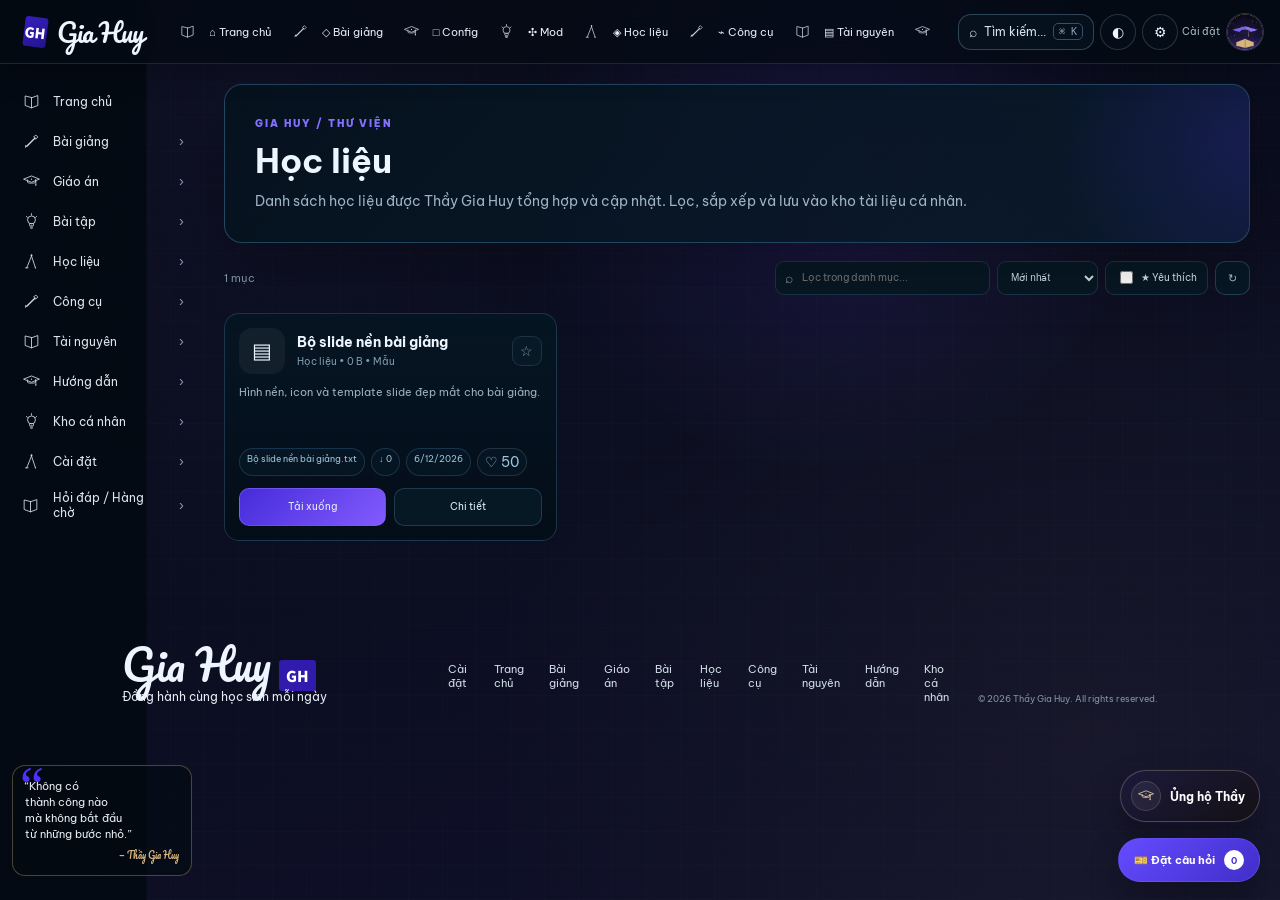
==== commit 1d0ea8d6: "Add files via upload" ====
--- a/assets.html
+++ b/assets.html
@@ -1,3 +1,3 @@
-<!doctype html><html lang="vi"><head><meta charset="utf-8"><meta name="viewport" content="width=device-width,initial-scale=1"><title>mrfuji — Resource Hub</title><meta name="description" content="mrfuji — Game Developer & Resource Creator"><link rel="icon" href="assets/favicon.svg"><link rel="preconnect" href="https://fonts.googleapis.com"><link rel="preconnect" href="https://fonts.gstatic.com" crossorigin><link href="https://fonts.googleapis.com/css2?family=Be+Vietnam+Pro:wght@400;500;600;700;800&family=Noto+Sans+JP:wght@500;700;900&family=Pacifico&display=swap" rel="stylesheet"><link rel="stylesheet" href="css/style.css"></head><body><div class="page-bg"></div><div class="page-overlay"></div><div class="petal-layer"></div><header class="topbar"><a class="brand" href="index.html"><img class="brand-logo" src="assets/logo-fuji.png" alt="MR.FUJI"><span class="brand-text"><span class="brand-word">MR.FUJI</span><span class="brand-jp">富士の美</span></span></a><nav class="topnav"><a href="index.html">⌂ Trang chủ</a><a href="plugins.html">◇ Plugin</a><a href="config.html">□ Config</a><a href="mods.html">✣ Mod</a><a href="assets.html">◈ Asset</a><a href="tools.html">⌁ Tool</a><a href="resources.html">▤ Tài nguyên</a><a href="guide.html">▥ Hướng dẫn</a><a href="my-library.html">♡ Kho cá nhân</a><a href="#" data-open-ticket-nav>🎫 Ticket</a></nav><div class="top-actions"><button class="search-pill" id="searchOpen">⌕ <span>Tìm kiếm...</span><kbd>⌘ K</kbd></button><button class="icon-btn" id="themeToggle">◐</button><button class="icon-btn settings-trigger" id="adminOpen" aria-label="Cài đặt">⚙</button><span class="settings-label">Cài đặt</span><button class="mini-avatar" id="avatarBtn"><img src="assets/images/avatar.gif" alt="Avatar"></button></div></header><aside class="sidebar"><div class="side-inner"><a class="side-item" href="index.html"><span class="side-icon">⌂</span><span>Trang chủ</span></a><a class="side-item" href="plugins.html"><span class="side-icon">◇</span><span>Plugin</span><span class="chev">›</span></a><a class="side-item" href="config.html"><span class="side-icon">□</span><span>Config</span><span class="chev">›</span></a><a class="side-item" href="mods.html"><span class="side-icon">✣</span><span>Mod</span><span class="chev">›</span></a><a class="side-item" href="assets.html"><span class="side-icon">◈</span><span>Asset</span><span class="chev">›</span></a><a class="side-item" href="tools.html"><span class="side-icon">⌁</span><span>Tool</span><span class="chev">›</span></a><a class="side-item" href="resources.html"><span class="side-icon">▤</span><span>Tài nguyên</span><span class="chev">›</span></a><a class="side-item" href="guide.html"><span class="side-icon">▥</span><span>Hướng dẫn</span><span class="chev">›</span></a><a class="side-item" href="my-library.html"><span class="side-icon">♡</span><span>Kho cá nhân</span><span class="chev">›</span></a><a class="side-item settings-side-link" href="#" data-open-settings><span class="side-icon">⚙</span><span>Cài đặt</span><span class="chev">›</span></a><a class="side-item ticket-side-link" href="#" data-open-ticket-nav><span class="side-icon">🎫</span><span>Ticket / Hàng chờ</span><span class="chev">›</span></a><div class="side-quote side-quote-jp-block"><img src="assets/sidebar-decor.png" alt="" class="side-decor-img"><p class="side-quote-jp">日本の美を<br>一緒に感じよう</p><div class="side-torii-line"></div></div></div></aside><main class="content"><div class="page-shell" id="catalogRoot" data-cat="assets"><section class="page-hero"><span class="page-hero-kicker">mrfuji / library</span><h1 id="catTitle">Asset</h1><p id="catDesc">Hình ảnh, âm thanh, resource pack và các tài nguyên thiết kế.</p></section><div class="page-toolbar"><div class="count" id="catCount">Đang tải...</div><div class="catalog-tools"><label class="catalog-search"><span>⌕</span><input id="catalogSearch" placeholder="Lọc trong danh mục..."></label><select id="catalogSort" class="catalog-select"><option value="new">Mới nhất</option><option value="downloads">Nhiều lượt tải</option><option value="name">Tên A → Z</option></select><label class="fav-filter"><input id="onlyFav" type="checkbox"> ★ Yêu thích</label><button class="filter-btn" id="refreshCatalog">↻</button></div></div><div class="resource-cards" id="catalogList"></div></div></main><footer class="footer shell"><div class="footer-brand"><span class="script">mrfuji</span><span class="seal">富</span><p>Better Resources • Stronger Community</p></div><div class="footer-nav"><a href="#" data-open-settings>Cài đặt</a><a href="index.html">Trang chủ</a><a href="plugins.html">Plugin</a><a href="config.html">Config</a><a href="mods.html">Mod</a><a href="assets.html">Asset</a><a href="tools.html">Tool</a><a href="resources.html">Tài nguyên</a><a href="guide.html">Hướng dẫn</a><a href="my-library.html">Kho cá nhân</a></div><small>© 2026 mrfuji. All rights reserved.</small></footer><div class="search-modal" id="searchModal" aria-hidden="true"><div class="search-box"><button class="close" id="searchClose">×</button><div class="modal-heading"><span class="modal-kicker">SEARCH</span><b>Tìm kiếm tài nguyên</b><small>Tìm trong toàn bộ thư viện đã upload</small></div><div class="search-input"><span>⌕</span><input id="searchInput" placeholder="Tên file, tiêu đề, danh mục..." autocomplete="off"></div><div class="search-results" id="searchResults"></div></div></div>
-<div class="admin-modal" id="adminModal" aria-hidden="true"><div class="admin-box"><button class="close" id="adminClose">×</button><div class="modal-heading"><span class="modal-kicker">ADMIN CENTER</span><b>Quản trị website</b><small>Đổi avatar, upload tài nguyên, quản lý danh sách và nhạc.</small></div><form class="admin-form" id="adminForm"><label>Mật khẩu quản trị<input id="adminPassword" type="password" placeholder="Nhập mật khẩu"></label><button class="primary-btn" type="submit">Đăng nhập Admin</button><p class="admin-note">Bản tĩnh: quyền này chỉ bảo vệ giao diện trên trình duyệt hiện tại.</p></form><div class="hidden" id="adminPanel"><div class="admin-profile-card"><div class="admin-avatar-preview"><img src="assets/images/avatar.gif" alt="Avatar"></div><div><b>mrfuji Administrator</b><small>Quản lý profile & thư viện</small></div><span class="admin-badge">ADMIN</span></div><div class="admin-actions"><button class="primary-btn" id="changeAvatarBtn">Đổi ảnh đại diện</button><button class="secondary-btn" id="resetAvatarBtn">Khôi phục avatar</button><button class="secondary-btn" id="logoutAdmin">Đăng xuất</button><input id="avatarInput" type="file" accept="image/*" hidden></div><div class="admin-tabs"><button class="admin-tab active" data-admin-tab="upload">Upload</button><button class="admin-tab" data-admin-tab="library">Thư viện</button><button class="admin-tab" data-admin-tab="music">Nhạc</button><button class="admin-tab" data-admin-tab="stats">Thống kê</button></div><div id="adminWorkspace"></div></div></div></div>
+<!doctype html><html lang="vi"><head><meta charset="utf-8"><meta name="viewport" content="width=device-width,initial-scale=1"><title>Thầy Gia Huy — Học cùng Gia Huy</title><meta name="description" content="Thầy Gia Huy — Bài giảng, giáo án, tài liệu và hướng dẫn học tập"><link rel="icon" href="assets/favicon.svg"><link rel="preconnect" href="https://fonts.googleapis.com"><link rel="preconnect" href="https://fonts.gstatic.com" crossorigin><link href="https://fonts.googleapis.com/css2?family=Be+Vietnam+Pro:wght@400;500;600;700;800&family=Noto+Sans+JP:wght@500;700;900&family=Pacifico&display=swap" rel="stylesheet"><link rel="stylesheet" href="css/style.css"></head><body><div class="page-bg"></div><div class="page-overlay"></div><div class="petal-layer"></div><header class="topbar"><a class="brand" href="index.html"><span class="brand-mark">GH</span><span class="brand-word">Gia Huy</span></a><nav class="topnav"><a href="index.html">⌂ Trang chủ</a><a href="plugins.html">◇ Bài giảng</a><a href="config.html">□ Config</a><a href="mods.html">✣ Mod</a><a href="assets.html">◈ Học liệu</a><a href="tools.html">⌁ Công cụ</a><a href="resources.html">▤ Tài nguyên</a><a href="guide.html">▥ Hướng dẫn</a><a href="my-library.html">♡ Kho cá nhân</a><a href="#" data-open-ticket-nav>🎫 Hỏi đáp</a></nav><div class="top-actions"><button class="search-pill" id="searchOpen">⌕ <span>Tìm kiếm...</span><kbd>⌘ K</kbd></button><button class="icon-btn" id="themeToggle">◐</button><button class="icon-btn settings-trigger" id="adminOpen" aria-label="Cài đặt">⚙</button><span class="settings-label">Cài đặt</span><button class="mini-avatar" id="avatarBtn"><img src="assets/images/avatar.gif" alt="Avatar"></button></div></header><aside class="sidebar"><div class="side-inner"><a class="side-item" href="index.html"><span class="side-icon">⌂</span><span>Trang chủ</span></a><a class="side-item" href="plugins.html"><span class="side-icon">◇</span><span>Bài giảng</span><span class="chev">›</span></a><a class="side-item" href="config.html"><span class="side-icon">□</span><span>Giáo án</span><span class="chev">›</span></a><a class="side-item" href="mods.html"><span class="side-icon">✣</span><span>Bài tập</span><span class="chev">›</span></a><a class="side-item" href="assets.html"><span class="side-icon">◈</span><span>Học liệu</span><span class="chev">›</span></a><a class="side-item" href="tools.html"><span class="side-icon">⌁</span><span>Công cụ</span><span class="chev">›</span></a><a class="side-item" href="resources.html"><span class="side-icon">▤</span><span>Tài nguyên</span><span class="chev">›</span></a><a class="side-item" href="guide.html"><span class="side-icon">▥</span><span>Hướng dẫn</span><span class="chev">›</span></a><a class="side-item" href="my-library.html"><span class="side-icon">♡</span><span>Kho cá nhân</span><span class="chev">›</span></a><a class="side-item settings-side-link" href="#" data-open-settings><span class="side-icon">⚙</span><span>Cài đặt</span><span class="chev">›</span></a><a class="side-item ticket-side-link" href="#" data-open-ticket-nav><span class="side-icon">🎫</span><span>Hỏi đáp / Hàng chờ</span><span class="chev">›</span></a><div class="side-quote">“Không có<br>thành công nào<br>mà không bắt đầu<br>từ những bước nhỏ.”<small>— Thầy Gia Huy</small></div></div></aside><main class="content"><div class="page-shell" id="catalogRoot" data-cat="assets"><section class="page-hero"><span class="page-hero-kicker">Gia Huy / thư viện</span><h1 id="catTitle">Học liệu</h1><p id="catDesc">Hình ảnh, template slide, âm thanh và học liệu trực quan cho bài giảng.</p></section><div class="page-toolbar"><div class="count" id="catCount">Đang tải...</div><div class="catalog-tools"><label class="catalog-search"><span>⌕</span><input id="catalogSearch" placeholder="Lọc trong danh mục..."></label><select id="catalogSort" class="catalog-select"><option value="new">Mới nhất</option><option value="downloads">Nhiều lượt tải</option><option value="name">Tên A → Z</option></select><label class="fav-filter"><input id="onlyFav" type="checkbox"> ★ Yêu thích</label><button class="filter-btn" id="refreshCatalog">↻</button></div></div><div class="resource-cards" id="catalogList"></div></div></main><footer class="footer shell"><div class="footer-brand"><span class="script">Gia Huy</span><span class="seal">GH</span><p>Đồng hành cùng học sinh mỗi ngày</p></div><div class="footer-nav"><a href="#" data-open-settings>Cài đặt</a><a href="index.html">Trang chủ</a><a href="plugins.html">Bài giảng</a><a href="config.html">Giáo án</a><a href="mods.html">Bài tập</a><a href="assets.html">Học liệu</a><a href="tools.html">Công cụ</a><a href="resources.html">Tài nguyên</a><a href="guide.html">Hướng dẫn</a><a href="my-library.html">Kho cá nhân</a></div><small>© 2026 Thầy Gia Huy. All rights reserved.</small></footer><div class="search-modal" id="searchModal" aria-hidden="true"><div class="search-box"><button class="close" id="searchClose">×</button><div class="modal-heading"><span class="modal-kicker">SEARCH</span><b>Tìm kiếm tài nguyên</b><small>Tìm trong toàn bộ thư viện đã upload</small></div><div class="search-input"><span>⌕</span><input id="searchInput" placeholder="Tên file, tiêu đề, danh mục..." autocomplete="off"></div><div class="search-results" id="searchResults"></div></div></div>
+<div class="admin-modal" id="adminModal" aria-hidden="true"><div class="admin-box"><button class="close" id="adminClose">×</button><div class="modal-heading"><span class="modal-kicker">ADMIN CENTER</span><b>Quản trị website</b><small>Đổi avatar, upload tài nguyên, quản lý danh sách và nhạc.</small></div><form class="admin-form" id="adminForm"><label>Mật khẩu quản trị<input id="adminPassword" type="password" placeholder="Nhập mật khẩu"></label><button class="primary-btn" type="submit">Đăng nhập Admin</button><p class="admin-note">Bản tĩnh: quyền này chỉ bảo vệ giao diện trên trình duyệt hiện tại.</p></form><div class="admin-loader hidden" id="adminLoader"><div class="admin-spinner-ring"><span class="admin-spinner-mark">GH</span></div><p>Đang tải bảng quản trị...</p><div class="admin-loader-bar"><i id="adminLoaderBar"></i></div><small>Xác thực & chuẩn bị dữ liệu</small></div><div class="hidden" id="adminPanel"><div class="admin-profile-card"><div class="admin-avatar-preview"><img src="assets/images/avatar.gif" alt="Avatar"></div><div><b>Thầy Gia Huy</b><small>Quản lý profile & thư viện</small></div><span class="admin-badge">ADMIN</span></div><div class="admin-actions"><button class="primary-btn" id="changeAvatarBtn">Đổi ảnh đại diện</button><button class="secondary-btn" id="resetAvatarBtn">Khôi phục avatar</button><button class="secondary-btn" id="logoutAdmin">Đăng xuất</button><input id="avatarInput" type="file" accept="image/*" hidden></div><div class="admin-tabs"><button class="admin-tab active" data-admin-tab="upload">Upload</button><button class="admin-tab" data-admin-tab="library">Thư viện</button><button class="admin-tab" data-admin-tab="music">Nhạc</button><button class="admin-tab" data-admin-tab="stats">Thống kê</button></div><div id="adminWorkspace"></div></div></div></div>
 <div class="toast" id="toast"></div><div class="scroll-progress" id="scrollProgress"></div><button class="back-top" id="backTop">↑</button><script src="js/ticket-center.js"></script><script src="js/script.js"></script><script>document.querySelector('#refreshCatalog')?.addEventListener('click',()=>location.reload())</script></body></html>
--- a/css/style.css
+++ b/css/style.css
@@ -1,4 +1,4 @@
-:root{--bg:#040a12;--panel:rgba(4,15,27,.88);--panel2:rgba(3,17,29,.94);--line:rgba(95,183,239,.28);--line2:rgba(255,72,75,.65);--text:#edf6ff;--muted:#9fb4c8;--red:#ff2431;--red2:#e95b5f;--blue:#0ea7ff;--cyan:#12d8f2;--gold:#f3b44f;--purple:#9d86ff;--green:#55e9b1}*{box-sizing:border-box}html{scroll-behavior:smooth}body{margin:0;background:var(--bg);color:var(--text);font-family:'Be Vietnam Pro',sans-serif;font-size:14px;min-height:100vh}.page-bg{position:fixed;inset:0;background:linear-gradient(rgba(1,8,14,.28),rgba(1,8,14,.5)),url('https://images.unsplash.com/photo-1490806843957-31f4c9a91c65?auto=format&fit=crop&w=2400&q=85') center/cover no-repeat;filter:saturate(.8) contrast(1.05);z-index:-3}.page-overlay{position:fixed;inset:0;background:radial-gradient(circle at 65% 18%,rgba(255,74,74,.16),transparent 28%),linear-gradient(90deg,rgba(2,9,16,.92) 0 11.4%,rgba(2,9,16,.52) 11.5% 100%);z-index:-2}.petal-layer{pointer-events:none;position:fixed;inset:0;overflow:hidden;z-index:20}.petal{position:absolute;top:-30px;width:10px;height:7px;background:#ff7990;border-radius:8px 0 8px 0;box-shadow:0 0 8px rgba(255,68,92,.6);animation:fall linear infinite}@keyframes fall{to{transform:translate3d(var(--x),110vh,0) rotate(720deg);opacity:.1}}a{color:inherit;text-decoration:none}button{font:inherit}.topbar{position:fixed;left:0;right:0;top:0;height:72px;padding:0 22px 0 34px;display:flex;align-items:center;gap:25px;background:rgba(3,10,17,.82);border-bottom:1px solid rgba(151,182,209,.15);backdrop-filter:blur(16px);z-index:30}.brand{width:180px;display:flex;align-items:center;gap:10px}.brand-word,.script{font-family:'Pacifico',cursive}.brand-word{font-size:31px;letter-spacing:-1px}.brand-mark{font-family:'Noto Sans JP';font-weight:900;background:#ba171f;color:#fff;width:26px;height:35px;display:grid;place-items:center;border-radius:3px;transform:rotate(7deg);font-size:14px}.topnav{display:flex;gap:7px;flex:1}.topnav a{padding:13px 14px;border:1px solid transparent;border-radius:12px;color:#e2edf7;white-space:nowrap}.topnav a span{opacity:.95;margin-right:7px}.topnav a.active,.topnav a:hover{background:linear-gradient(180deg,rgba(255,67,68,.23),rgba(255,67,68,.08));border-color:rgba(255,67,68,.55);box-shadow:inset 0 0 20px rgba(255,44,44,.06)}.top-actions{display:flex;align-items:center;gap:9px}.search-pill{min-width:155px;display:flex;align-items:center;gap:7px;background:#071520;border:1px solid rgba(129,171,201,.34);color:#d7e3ee;border-radius:18px;padding:10px 12px}.search-pill span{font-size:12px;flex:1;text-align:left}.search-pill kbd{font-size:10px;border:1px solid #385066;padding:2px 5px;border-radius:5px;color:#8ca2b4}.icon-btn,.mini-avatar{width:40px;height:40px;border-radius:50%;border:1px solid rgba(129,171,201,.3);background:#06131f;color:#f0f6fc;display:grid;place-items:center}.mini-avatar{padding:0;overflow:hidden}.mini-avatar img{width:100%;height:100%;object-fit:cover}.sidebar{position:fixed;left:0;top:72px;bottom:0;width:230px;padding:24px 14px;z-index:25}.side-inner{height:100%;position:relative}.side-item{display:flex;align-items:center;gap:11px;padding:13px 13px;margin:3px 0;border-radius:11px;color:#dbe5ed}.side-item.active,.side-item:hover{background:linear-gradient(90deg,rgba(194,25,31,.32),rgba(194,25,31,.08));border:1px solid rgba(255,58,66,.5)}.side-icon{width:24px;text-align:center;font-size:18px}.chev{margin-left:auto;color:#88a0b2}.side-quote{position:absolute;bottom:20px;left:2px;right:2px;border:1px solid rgba(255,52,62,.8);border-radius:8px;padding:20px 17px 16px;background:rgba(2,10,18,.72);line-height:1.7;color:#e9eef4}.side-quote:before{content:'“';position:absolute;top:-18px;left:7px;font-size:54px;color:#ff3038;font-family:Georgia}.side-quote small{display:block;text-align:right;margin-top:6px;font-family:'Pacifico',cursive;color:#ef5961}.content{margin-left:230px;padding-top:93px;padding-right:17px}.shell{width:min(1085px,calc(100vw - 252px));margin:0 auto}.hero{height:370px;position:relative;border:1px solid rgba(113,174,218,.31);border-radius:16px;overflow:hidden;background:linear-gradient(90deg,rgba(3,10,16,.78),rgba(3,10,16,.22)),url('https://images.unsplash.com/photo-1490806843957-31f4c9a91c65?auto=format&fit=crop&w=2200&q=82') center 37%/cover}.hero:after{content:'';position:absolute;inset:0;background:linear-gradient(90deg,rgba(4,11,18,.6),transparent 48%,rgba(4,11,18,.22));pointer-events:none}.hero-profile{position:absolute;left:28px;top:70px;display:flex;align-items:center;gap:24px;z-index:2}.avatar-ring{border:0;background:none;padding:0;width:180px;height:180px;border-radius:50%;overflow:hidden;box-shadow:0 0 0 4px rgba(255,36,49,.82),0 0 0 7px rgba(5,12,19,.95),0 0 36px rgba(255,40,49,.35);cursor:pointer}.avatar-ring img{width:100%;height:100%;object-fit:cover}.hero-copy{padding-top:16px}.hero-name{display:flex;align-items:center;gap:12px}.script{font-size:55px;line-height:1}.seal{background:#ad1b22;color:#fff;font-family:'Noto Sans JP';font-weight:900;padding:5px 7px;border-radius:3px;transform:rotate(-6deg);font-size:15px}.hero-role{font-weight:700;font-size:16px;margin:9px 0 9px}.hero-copy p{color:#e0ebf3;line-height:1.7;margin:0}.socials{display:flex;gap:24px;margin-top:19px;font-size:23px}.clock-card{position:absolute;right:18px;top:70px;z-index:3;text-align:right;padding-right:38px}.jp-vertical{position:absolute;right:0;top:3px;font-family:'Noto Sans JP';font-weight:900;writing-mode:vertical-rl;letter-spacing:2px;font-size:22px;color:#fff;text-shadow:0 4px 14px #000}.time{font-size:24px;font-weight:700}.date{font-size:12px;color:#e6edf4;margin-top:4px}.weather{margin-top:11px;display:flex;gap:10px;align-items:center;justify-content:flex-end;color:#e6edf4}.weather span{font-size:23px}.weather strong{font-size:18px}.hero-stats{position:absolute;left:53%;right:24px;bottom:24px;z-index:4;height:76px;border:1px solid rgba(110,167,211,.38);background:rgba(1,10,19,.77);backdrop-filter:blur(12px);border-radius:12px;display:grid;grid-template-columns:repeat(4,1fr)}.hero-stats>div{display:flex;flex-direction:column;justify-content:center;align-items:center;gap:1px;border-right:1px solid rgba(110,167,211,.16)}.hero-stats>div:last-child{border:0}.hero-stats strong{font-size:16px}.hero-stats span{font-size:10px;color:#90a6b7}.hero-stats .online i{width:10px;height:10px;border-radius:50%;background:#31efb0;box-shadow:0 0 10px #31efb0;margin-bottom:2px}.intro{margin-top:16px;display:grid;grid-template-columns:1.02fr 1.48fr;gap:14px;padding:21px 20px;border:1px solid rgba(255,41,50,.58);border-radius:13px;background:linear-gradient(90deg,rgba(3,13,22,.97),rgba(7,18,28,.78)),url('https://images.unsplash.com/photo-1493780474015-ba834fd0ce2f?auto=format&fit=crop&w=1600&q=78') center/cover}.intro-copy h2,.section-head h2{font-size:20px;margin:0 0 7px}.intro-copy h2 span{color:#ff2f39}.intro-copy p{color:#d8e3ec;line-height:1.64;margin:7px 0}.signature{font-family:'Pacifico',cursive;font-size:35px;color:#ff3540;margin-top:3px;transform:rotate(-8deg)}.category-grid{display:grid;grid-template-columns:repeat(5,1fr);gap:10px}.cat-card{position:relative;padding:18px 12px 12px;border-radius:9px;min-height:145px;display:flex;flex-direction:column;align-items:center;text-align:center;overflow:hidden}.cat-card:before{content:'';position:absolute;inset:0;background:linear-gradient(180deg,rgba(255,255,255,.03),transparent)}.cat-card.red{border:1px solid #b33139;background:linear-gradient(180deg,rgba(163,31,37,.43),rgba(24,13,18,.65))}.cat-card.blue{border:1px solid #1484c2;background:linear-gradient(180deg,rgba(11,79,126,.4),rgba(8,24,35,.7))}.cat-card.cyan{border:1px solid #097ea4;background:linear-gradient(180deg,rgba(8,68,94,.42),rgba(7,21,31,.7))}.cat-card.gold{border:1px solid #8f6a3d;background:linear-gradient(180deg,rgba(103,75,34,.36),rgba(28,22,16,.75))}.cat-card.purple{border:1px solid #6655a1;background:linear-gradient(180deg,rgba(67,45,117,.32),rgba(12,10,24,.75))}.cat-icon{font-size:28px;width:53px;height:53px;border-radius:50%;display:grid;place-items:center;background:rgba(0,0,0,.22);margin-bottom:9px}.cat-card b{font-size:14px}.cat-card small{font-size:9px;color:#9fb4c5;margin-top:5px;line-height:1.4}.cat-card em{font-style:normal;margin-top:auto;border:1px solid rgba(255,255,255,.24);border-radius:50%;width:24px;height:24px;display:grid;place-items:center}.section{margin-top:16px;background:linear-gradient(180deg,rgba(2,13,22,.94),rgba(3,11,19,.92));border:1px solid rgba(60,153,209,.4);border-radius:13px;padding:18px 19px}.section-head{display:flex;align-items:center;justify-content:space-between;margin-bottom:12px}.section-head h2{font-size:19px}.section-head h2:first-letter{color:#ff2d37}.section-head p{margin:2px 0 0;color:#9db0c0;font-size:11px}.section-head>a{font-size:12px}.skill-grid{display:grid;grid-template-columns:repeat(5,1fr);gap:11px}.skill{min-height:102px;border:1px solid rgba(72,140,184,.38);border-radius:8px;background:rgba(5,19,31,.86);padding:13px;display:flex;align-items:flex-start;gap:10px}.skill-icon{width:42px;height:42px;border-radius:8px;display:grid;place-items:center;font-weight:900;font-size:17px;color:#fff;flex:0 0 42px}.skill-icon.js{background:#f5cd1d;color:#111}.skill-icon.node{background:#27ad62}.skill-icon.php{background:#7775d9}.skill-icon.html{background:#f36439}.skill-icon.git{background:#ee4c42}.skill-info{display:flex;flex-direction:column;min-width:0;flex:1}.skill-info b{font-size:12px}.skill-info small{font-size:10px;color:#a5b4c2;margin-top:2px}.meter{height:7px;margin-top:14px;background:#143143;border-radius:20px;overflow:hidden}.meter i{display:block;height:100%;background:linear-gradient(90deg,#ffbf39,#35dbba);border-radius:20px}.skill>strong{align-self:flex-end;font-size:10px;color:#dbe8f1}.plugin-grid{display:grid;grid-template-columns:repeat(4,1fr);gap:11px}.plugin{padding:15px;border:1px solid rgba(72,140,184,.37);border-radius:8px;background:rgba(5,18,29,.9)}.plugin-top{display:flex;gap:10px;align-items:flex-start}.picon{width:41px;height:41px;border-radius:8px;display:grid;place-items:center;color:#fff;font-size:22px}.picon.green{background:#20b275}.picon.blue{background:#127cd0}.picon.purple{background:#8162f5}.picon.gold{background:#d8921f}.plugin b{font-size:13px}.tags{display:flex;gap:5px;margin-top:4px}.tags span{font-size:9px;color:#aab8c3;background:#173044;padding:2px 6px;border-radius:5px}.plugin p{font-size:11px;line-height:1.55;color:#bfccd8;min-height:48px}.plugin footer{display:flex;align-items:center;gap:14px;font-size:10px;color:#b6c5d1}.rating{color:#f8cd37}.plugin footer em{margin-left:auto;border:1px solid #496276;border-radius:50%;width:23px;height:23px;display:grid;place-items:center;font-style:normal}.split{display:grid;grid-template-columns:2fr 1fr;gap:14px}.resource-list{display:grid;gap:8px}.resource{display:flex;align-items:center;gap:12px;padding:9px;border:1px solid rgba(66,133,175,.33);border-radius:8px;background:rgba(7,18,29,.87)}.thumb{width:95px;height:58px;border-radius:6px;background-size:cover;background-position:center}.r1{background-image:linear-gradient(rgba(10,26,49,.25),rgba(10,26,49,.6)),url('https://images.unsplash.com/photo-1518709268805-4e9042af9f23?auto=format&fit=crop&w=700&q=70')}.r2{background-image:linear-gradient(rgba(10,26,49,.25),rgba(10,26,49,.6)),url('https://images.unsplash.com/photo-1550745165-9bc0b252726f?auto=format&fit=crop&w=700&q=70')}.r3{background-image:linear-gradient(rgba(10,26,49,.25),rgba(10,26,49,.6)),url('https://images.unsplash.com/photo-1522383225653-ed111181a951?auto=format&fit=crop&w=700&q=70')}.resource div{flex:1}.resource b{font-size:12px}.resource small{display:block;font-size:9px;color:#5ec8ff;margin-top:2px}.resource p{margin:4px 0 0;color:#aabcc9;font-size:10px}.resource em{font-style:normal;width:25px;height:25px;border:1px solid #3f596e;border-radius:50%;display:grid;place-items:center}.quick-panel{padding-left:2px}.quick-panel .section-head{margin-bottom:8px}.quick-panel>a{display:flex;align-items:center;gap:9px;padding:13px 12px;border:1px solid rgba(66,133,175,.28);border-radius:7px;background:rgba(8,20,31,.77);margin-bottom:7px}.quick-panel>a span{width:26px;text-align:center}.quick-panel>a b{margin-left:auto;color:#6bcfff}.server{margin-top:16px;display:grid;grid-template-columns:1.1fr 2.6fr 1.3fr;gap:16px;align-items:center;border:1px solid rgba(255,39,47,.52);border-radius:12px;padding:14px 18px;background:linear-gradient(90deg,rgba(3,16,26,.97),rgba(6,20,30,.95))}.server-title{display:flex;gap:10px;align-items:center}.server-title>span{font-size:24px;color:#ff2e39}.server-title h2{margin:0;font-size:18px}.server-title p{margin:3px 0 0;font-size:10px;color:#8fa5b6}.server-items{display:grid;grid-template-columns:repeat(4,1fr);gap:7px}.server-items>div{border:1px solid rgba(68,133,171,.28);border-radius:7px;padding:9px 8px;display:grid;grid-template-columns:24px 1fr;align-items:center;background:#071622}.server-items b{font-size:10px}.server-items small{grid-column:2;font-size:8px;color:#a3b7c5}.server-items i{display:inline-block;width:6px;height:6px;border-radius:50%;background:#1fe6a8}.uptime{align-self:stretch;display:flex;flex-direction:column;justify-content:center}.uptime>div:first-child{display:flex;justify-content:space-between;font-size:10px;margin-bottom:7px}.uptime>div:first-child span{color:#b9cbd5}.uptime-bar{height:8px;background:#14333d;border-radius:10px;overflow:hidden}.uptime-bar i{display:block;width:99.9%;height:100%;background:linear-gradient(90deg,#39e3af,#63f2b8);border-radius:10px}.footer{padding:38px 10px 45px;display:grid;grid-template-columns:1.2fr 2fr auto;align-items:end;gap:20px}.footer-brand .script{font-size:42px}.footer-brand .seal{margin-left:8px}.footer-brand p{margin:3px 0 0;color:#e4edf4;font-size:12px}.footer-nav{display:flex;justify-content:center;gap:25px;font-size:11px;color:#d0dde6}.footer>small{color:#8195a5;font-size:9px;text-align:right}.search-modal{position:fixed;inset:0;background:rgba(1,6,11,.73);backdrop-filter:blur(10px);display:none;place-items:start center;padding-top:120px;z-index:100}.search-modal.open{display:grid}.search-box{width:min(670px,92vw);background:#07131f;border:1px solid rgba(93,172,222,.38);border-radius:12px;box-shadow:0 35px 90px rgba(0,0,0,.45);padding:14px}.close{position:absolute;right:22px;top:18px;background:none;color:#dbe9f2;border:0;font-size:28px}.search-input{display:flex;gap:10px;align-items:center;border:1px solid #345269;background:#04101a;border-radius:8px;padding:11px 13px}.search-input input{flex:1;background:none;border:0;outline:0;color:#fff;font-size:14px}.search-results{margin-top:10px;display:grid;gap:7px;max-height:55vh;overflow:auto}.result{padding:11px;border:1px solid rgba(71,132,171,.3);border-radius:7px;background:#081824}.result b{font-size:12px}.result small{display:block;color:#7ca6be;margin-top:3px}@media(max-width:1250px){.topnav{gap:0}.topnav a{padding:11px 8px;font-size:11px}.brand{width:130px}.sidebar{width:205px}.content{margin-left:205px}.shell{width:min(1060px,calc(100vw - 225px))}.hero-stats{left:44%}.skill-grid,.plugin-grid{grid-template-columns:repeat(2,1fr)}.category-grid{grid-template-columns:repeat(3,1fr)}}@media(max-width:960px){.topnav{display:none}.sidebar{display:none}.content{margin-left:0;padding-left:12px}.shell{width:calc(100vw - 24px)}.topbar{padding:0 14px}.brand{flex:1}.hero{height:auto;min-height:515px}.hero-profile{left:22px;right:22px;top:45px}.hero-stats{left:22px;right:22px;bottom:18px}.intro{grid-template-columns:1fr}.category-grid{grid-template-columns:repeat(5,1fr)}.split{grid-template-columns:1fr}.server{grid-template-columns:1fr}.server-items{grid-template-columns:repeat(4,1fr)}.footer{grid-template-columns:1fr}.footer-nav{justify-content:flex-start;flex-wrap:wrap}.footer>small{text-align:left}}@media(max-width:650px){.search-pill span,.search-pill kbd,.icon-btn{display:none}.search-pill{min-width:42px;width:42px;padding:0;justify-content:center}.hero-profile{flex-direction:column;align-items:flex-start}.avatar-ring{width:125px;height:125px}.script{font-size:40px}.clock-card{top:20px;right:12px}.hero{min-height:640px}.hero-stats{grid-template-columns:repeat(2,1fr);height:auto}.hero-stats>div{min-height:60px}.category-grid{grid-template-columns:repeat(2,1fr)}.skill-grid,.plugin-grid{grid-template-columns:1fr}.server-items{grid-template-columns:repeat(2,1fr)}.intro{padding:16px}.topbar{height:62px}.content{padding-top:75px}.side-quote{display:none}.section{padding:15px}.resource{align-items:flex-start}.thumb{width:80px;height:50px}.footer-brand{text-align:left}}
+:root{--bg:#040a12;--panel:rgba(4,15,27,.88);--panel2:rgba(3,17,29,.94);--line:rgba(95,183,239,.28);--line2:rgba(106,72,255,.65);--text:#edf6ff;--muted:#9fb4c8;--red:#4324ff;--red2:#735be9;--blue:#0ea7ff;--cyan:#12d8f2;--gold:#f3b44f;--purple:#9d86ff;--green:#55e9b1}*{box-sizing:border-box}html{scroll-behavior:smooth}body{margin:0;background:var(--bg);color:var(--text);font-family:'Be Vietnam Pro',sans-serif;font-size:14px;min-height:100vh}.page-bg{position:fixed;inset:0;background:radial-gradient(circle at 20% 8%,rgba(122,101,230,.16),transparent 42%),radial-gradient(circle at 85% 82%,rgba(214,180,123,.10),transparent 46%),repeating-linear-gradient(0deg,rgba(255,255,255,.025) 0 1px,transparent 1px 34px),repeating-linear-gradient(90deg,rgba(255,255,255,.02) 0 1px,transparent 1px 34px),linear-gradient(160deg,#0a0916 0%,#141230 46%,#20194a 100%);z-index:-3}.page-overlay{position:fixed;inset:0;background:radial-gradient(circle at 65% 18%,rgba(110,74,255,.16),transparent 28%),linear-gradient(90deg,rgba(2,9,16,.92) 0 11.4%,rgba(2,9,16,.52) 11.5% 100%);z-index:-2}.petal-layer{pointer-events:none;position:fixed;inset:0;overflow:hidden;z-index:20}.petal{position:absolute;top:-30px;width:10px;height:7px;background:#7d79ff;border-radius:8px 0 8px 0;box-shadow:0 0 8px rgba(81,68,255,.6);animation:fall linear infinite}@keyframes fall{to{transform:translate3d(var(--x),110vh,0) rotate(720deg);opacity:.1}}a{color:inherit;text-decoration:none}button{font:inherit}.topbar{position:fixed;left:0;right:0;top:0;height:72px;padding:0 22px 0 34px;display:flex;align-items:center;gap:25px;background:rgba(3,10,17,.82);border-bottom:1px solid rgba(151,182,209,.15);backdrop-filter:blur(16px);z-index:30}.brand{width:180px;display:flex;align-items:center;gap:10px}.brand-word,.script{font-family:'Pacifico',cursive}.brand-word{font-size:31px;letter-spacing:-1px}.brand-mark{font-family:'Noto Sans JP';font-weight:900;background:#3017ba;color:#fff;width:26px;height:35px;display:grid;place-items:center;border-radius:3px;transform:rotate(7deg);font-size:14px}.topnav{display:flex;gap:7px;flex:1}.topnav a{padding:13px 14px;border:1px solid transparent;border-radius:12px;color:#e2edf7;white-space:nowrap}.topnav a span{opacity:.95;margin-right:7px}.topnav a.active,.topnav a:hover{background:linear-gradient(180deg,rgba(104,67,255,.23),rgba(104,67,255,.08));border-color:rgba(104,67,255,.55);box-shadow:inset 0 0 20px rgba(86,44,255,.06)}.top-actions{display:flex;align-items:center;gap:9px}.search-pill{min-width:155px;display:flex;align-items:center;gap:7px;background:#071520;border:1px solid rgba(129,171,201,.34);color:#d7e3ee;border-radius:18px;padding:10px 12px}.search-pill span{font-size:12px;flex:1;text-align:left}.search-pill kbd{font-size:10px;border:1px solid #385066;padding:2px 5px;border-radius:5px;color:#8ca2b4}.icon-btn,.mini-avatar{width:40px;height:40px;border-radius:50%;border:1px solid rgba(129,171,201,.3);background:#06131f;color:#f0f6fc;display:grid;place-items:center}.mini-avatar{padding:0;overflow:hidden}.mini-avatar img{width:100%;height:100%;object-fit:cover}.sidebar{position:fixed;left:0;top:72px;bottom:0;width:230px;padding:24px 14px;z-index:25}.side-inner{height:100%;position:relative}.side-item{display:flex;align-items:center;gap:11px;padding:13px 13px;margin:3px 0;border-radius:11px;color:#dbe5ed}.side-item.active,.side-item:hover{background:linear-gradient(90deg,rgba(53,25,194,.32),rgba(53,25,194,.08));border:1px solid rgba(89,58,255,.5)}.side-icon{width:24px;text-align:center;font-size:18px}.chev{margin-left:auto;color:#88a0b2}.side-quote{position:absolute;bottom:20px;left:2px;right:2px;border:1px solid rgba(83,52,255,.8);border-radius:8px;padding:20px 17px 16px;background:rgba(2,10,18,.72);line-height:1.7;color:#e9eef4}.side-quote:before{content:'“';position:absolute;top:-18px;left:7px;font-size:54px;color:#5130ff;font-family:Georgia}.side-quote small{display:block;text-align:right;margin-top:6px;font-family:'Pacifico',cursive;color:#6f59ef}.content{margin-left:230px;padding-top:93px;padding-right:17px}.shell{width:min(1085px,calc(100vw - 252px));margin:0 auto}.hero{height:370px;position:relative;border:1px solid rgba(113,174,218,.31);border-radius:16px;overflow:hidden;background:radial-gradient(circle at 78% 15%,rgba(122,101,230,.35),transparent 40%),radial-gradient(circle at 15% 85%,rgba(214,180,123,.14),transparent 45%),repeating-linear-gradient(100deg,rgba(255,255,255,.02) 0 2px,transparent 2px 40px),linear-gradient(115deg,#0b0a1c 0%,#171335 55%,#241c52 100%)}.hero:after{content:'';position:absolute;inset:0;background:linear-gradient(90deg,rgba(4,11,18,.6),transparent 48%,rgba(4,11,18,.22));pointer-events:none}.hero-profile{position:absolute;left:28px;top:70px;display:flex;align-items:center;gap:24px;z-index:2}.avatar-ring{border:0;background:none;padding:0;width:180px;height:180px;border-radius:50%;overflow:hidden;box-shadow:0 0 0 4px rgba(67,36,255,.82),0 0 0 7px rgba(5,12,19,.95),0 0 36px rgba(74,40,255,.35);cursor:pointer}.avatar-ring img{width:100%;height:100%;object-fit:cover}.hero-copy{padding-top:16px}.hero-name{display:flex;align-items:center;gap:12px}.script{font-size:55px;line-height:1}.seal{background:#311bad;color:#fff;font-family:'Noto Sans JP';font-weight:900;padding:5px 7px;border-radius:3px;transform:rotate(-6deg);font-size:15px}.hero-role{font-weight:700;font-size:16px;margin:9px 0 9px}.hero-copy p{color:#e0ebf3;line-height:1.7;margin:0}.socials{display:flex;gap:24px;margin-top:19px;font-size:23px}.clock-card{position:absolute;right:18px;top:70px;z-index:3;text-align:right;padding-right:38px}.jp-vertical{position:absolute;right:0;top:3px;font-family:'Noto Sans JP';font-weight:900;writing-mode:vertical-rl;letter-spacing:2px;font-size:22px;color:#fff;text-shadow:0 4px 14px #000}.time{font-size:24px;font-weight:700}.date{font-size:12px;color:#e6edf4;margin-top:4px}.weather{margin-top:11px;display:flex;gap:10px;align-items:center;justify-content:flex-end;color:#e6edf4}.weather span{font-size:23px}.weather strong{font-size:18px}.hero-stats{position:absolute;left:53%;right:24px;bottom:24px;z-index:4;height:76px;border:1px solid rgba(110,167,211,.38);background:rgba(1,10,19,.77);backdrop-filter:blur(12px);border-radius:12px;display:grid;grid-template-columns:repeat(4,1fr)}.hero-stats>div{display:flex;flex-direction:column;justify-content:center;align-items:center;gap:1px;border-right:1px solid rgba(110,167,211,.16)}.hero-stats>div:last-child{border:0}.hero-stats strong{font-size:16px}.hero-stats span{font-size:10px;color:#90a6b7}.hero-stats .online i{width:10px;height:10px;border-radius:50%;background:#31efb0;box-shadow:0 0 10px #31efb0;margin-bottom:2px}.intro{margin-top:16px;display:grid;grid-template-columns:1.02fr 1.48fr;gap:14px;padding:21px 20px;border:1px solid rgba(75,41,255,.58);border-radius:13px;background:radial-gradient(circle at 90% 0%,rgba(122,101,230,.22),transparent 50%),linear-gradient(100deg,#070914 0%,#0f1226 55%,#171a3a 100%)}.intro-copy h2,.section-head h2{font-size:20px;margin:0 0 7px}.intro-copy h2 span{color:#4f2fff}.intro-copy p{color:#d8e3ec;line-height:1.64;margin:7px 0}.signature{font-family:'Pacifico',cursive;font-size:35px;color:#5235ff;margin-top:3px;transform:rotate(-8deg)}.category-grid{display:grid;grid-template-columns:repeat(5,1fr);gap:10px}.cat-card{position:relative;padding:18px 12px 12px;border-radius:9px;min-height:145px;display:flex;flex-direction:column;align-items:center;text-align:center;overflow:hidden}.cat-card:before{content:'';position:absolute;inset:0;background:linear-gradient(180deg,rgba(255,255,255,.03),transparent)}.cat-card.red{border:1px solid #4331b3;background:linear-gradient(180deg,rgba(51,31,163,.43),rgba(24,13,18,.65))}.cat-card.blue{border:1px solid #1484c2;background:linear-gradient(180deg,rgba(11,79,126,.4),rgba(8,24,35,.7))}.cat-card.cyan{border:1px solid #097ea4;background:linear-gradient(180deg,rgba(8,68,94,.42),rgba(7,21,31,.7))}.cat-card.gold{border:1px solid #8f6a3d;background:linear-gradient(180deg,rgba(103,75,34,.36),rgba(28,22,16,.75))}.cat-card.purple{border:1px solid #6655a1;background:linear-gradient(180deg,rgba(67,45,117,.32),rgba(12,10,24,.75))}.cat-icon{font-size:28px;width:53px;height:53px;border-radius:50%;display:grid;place-items:center;background:rgba(0,0,0,.22);margin-bottom:9px}.cat-card b{font-size:14px}.cat-card small{font-size:9px;color:#9fb4c5;margin-top:5px;line-height:1.4}.cat-card em{font-style:normal;margin-top:auto;border:1px solid rgba(255,255,255,.24);border-radius:50%;width:24px;height:24px;display:grid;place-items:center}.section{margin-top:16px;background:linear-gradient(180deg,rgba(2,13,22,.94),rgba(3,11,19,.92));border:1px solid rgba(60,153,209,.4);border-radius:13px;padding:18px 19px}.section-head{display:flex;align-items:center;justify-content:space-between;margin-bottom:12px}.section-head h2{font-size:19px}.section-head h2:first-letter{color:#4d2dff}.section-head p{margin:2px 0 0;color:#9db0c0;font-size:11px}.section-head>a{font-size:12px}.skill-grid{display:grid;grid-template-columns:repeat(5,1fr);gap:11px}.skill{min-height:102px;border:1px solid rgba(72,140,184,.38);border-radius:8px;background:rgba(5,19,31,.86);padding:13px;display:flex;align-items:flex-start;gap:10px}.skill-icon{width:42px;height:42px;border-radius:8px;display:grid;place-items:center;font-weight:900;font-size:17px;color:#fff;flex:0 0 42px}.skill-icon.js{background:#f5cd1d;color:#111}.skill-icon.node{background:#27ad62}.skill-icon.php{background:#7775d9}.skill-icon.html{background:#8939f3}.skill-icon.git{background:#6e42ee}.skill-info{display:flex;flex-direction:column;min-width:0;flex:1}.skill-info b{font-size:12px}.skill-info small{font-size:10px;color:#a5b4c2;margin-top:2px}.meter{height:7px;margin-top:14px;background:#143143;border-radius:20px;overflow:hidden}.meter i{display:block;height:100%;background:linear-gradient(90deg,#ffbf39,#35dbba);border-radius:20px}.skill>strong{align-self:flex-end;font-size:10px;color:#dbe8f1}.plugin-grid{display:grid;grid-template-columns:repeat(4,1fr);gap:11px}.plugin{padding:15px;border:1px solid rgba(72,140,184,.37);border-radius:8px;background:rgba(5,18,29,.9)}.plugin-top{display:flex;gap:10px;align-items:flex-start}.picon{width:41px;height:41px;border-radius:8px;display:grid;place-items:center;color:#fff;font-size:22px}.picon.green{background:#20b275}.picon.blue{background:#127cd0}.picon.purple{background:#8162f5}.picon.gold{background:#d8921f}.plugin b{font-size:13px}.tags{display:flex;gap:5px;margin-top:4px}.tags span{font-size:9px;color:#aab8c3;background:#173044;padding:2px 6px;border-radius:5px}.plugin p{font-size:11px;line-height:1.55;color:#bfccd8;min-height:48px}.plugin footer{display:flex;align-items:center;gap:14px;font-size:10px;color:#b6c5d1}.rating{color:#f8cd37}.plugin footer em{margin-left:auto;border:1px solid #496276;border-radius:50%;width:23px;height:23px;display:grid;place-items:center;font-style:normal}.split{display:grid;grid-template-columns:2fr 1fr;gap:14px}.resource-list{display:grid;gap:8px}.resource{display:flex;align-items:center;gap:12px;padding:9px;border:1px solid rgba(66,133,175,.33);border-radius:8px;background:rgba(7,18,29,.87)}.thumb{width:95px;height:58px;border-radius:6px;background-size:cover;background-position:center}.r1{background-image:linear-gradient(135deg,#4b3fd6,#241c52)}.r2{background-image:linear-gradient(135deg,#caa24a,#5a4620)}.r3{background-image:linear-gradient(135deg,#3d8f7a,#163d34)}.resource div{flex:1}.resource b{font-size:12px}.resource small{display:block;font-size:9px;color:#5ec8ff;margin-top:2px}.resource p{margin:4px 0 0;color:#aabcc9;font-size:10px}.resource em{font-style:normal;width:25px;height:25px;border:1px solid #3f596e;border-radius:50%;display:grid;place-items:center}.quick-panel{padding-left:2px}.quick-panel .section-head{margin-bottom:8px}.quick-panel>a{display:flex;align-items:center;gap:9px;padding:13px 12px;border:1px solid rgba(66,133,175,.28);border-radius:7px;background:rgba(8,20,31,.77);margin-bottom:7px}.quick-panel>a span{width:26px;text-align:center}.quick-panel>a b{margin-left:auto;color:#6bcfff}.server{margin-top:16px;display:grid;grid-template-columns:1.1fr 2.6fr 1.3fr;gap:16px;align-items:center;border:1px solid rgba(74,39,255,.52);border-radius:12px;padding:14px 18px;background:linear-gradient(90deg,rgba(3,16,26,.97),rgba(6,20,30,.95))}.server-title{display:flex;gap:10px;align-items:center}.server-title>span{font-size:24px;color:#4d2eff}.server-title h2{margin:0;font-size:18px}.server-title p{margin:3px 0 0;font-size:10px;color:#8fa5b6}.server-items{display:grid;grid-template-columns:repeat(4,1fr);gap:7px}.server-items>div{border:1px solid rgba(68,133,171,.28);border-radius:7px;padding:9px 8px;display:grid;grid-template-columns:24px 1fr;align-items:center;background:#071622}.server-items b{font-size:10px}.server-items small{grid-column:2;font-size:8px;color:#a3b7c5}.server-items i{display:inline-block;width:6px;height:6px;border-radius:50%;background:#1fe6a8}.uptime{align-self:stretch;display:flex;flex-direction:column;justify-content:center}.uptime>div:first-child{display:flex;justify-content:space-between;font-size:10px;margin-bottom:7px}.uptime>div:first-child span{color:#b9cbd5}.uptime-bar{height:8px;background:#14333d;border-radius:10px;overflow:hidden}.uptime-bar i{display:block;width:99.9%;height:100%;background:linear-gradient(90deg,#39e3af,#63f2b8);border-radius:10px}.footer{padding:38px 10px 45px;display:grid;grid-template-columns:1.2fr 2fr auto;align-items:end;gap:20px}.footer-brand .script{font-size:42px}.footer-brand .seal{margin-left:8px}.footer-brand p{margin:3px 0 0;color:#e4edf4;font-size:12px}.footer-nav{display:flex;justify-content:center;gap:25px;font-size:11px;color:#d0dde6}.footer>small{color:#8195a5;font-size:9px;text-align:right}.search-modal{position:fixed;inset:0;background:rgba(1,6,11,.73);backdrop-filter:blur(10px);display:none;place-items:start center;padding-top:120px;z-index:100}.search-modal.open{display:grid}.search-box{width:min(670px,92vw);background:#07131f;border:1px solid rgba(93,172,222,.38);border-radius:12px;box-shadow:0 35px 90px rgba(0,0,0,.45);padding:14px}.close{position:absolute;right:22px;top:18px;background:none;color:#dbe9f2;border:0;font-size:28px}.search-input{display:flex;gap:10px;align-items:center;border:1px solid #345269;background:#04101a;border-radius:8px;padding:11px 13px}.search-input input{flex:1;background:none;border:0;outline:0;color:#fff;font-size:14px}.search-results{margin-top:10px;display:grid;gap:7px;max-height:55vh;overflow:auto}.result{padding:11px;border:1px solid rgba(71,132,171,.3);border-radius:7px;background:#081824}.result b{font-size:12px}.result small{display:block;color:#7ca6be;margin-top:3px}@media(max-width:1250px){.topnav{gap:0}.topnav a{padding:11px 8px;font-size:11px}.brand{width:130px}.sidebar{width:205px}.content{margin-left:205px}.shell{width:min(1060px,calc(100vw - 225px))}.hero-stats{left:44%}.skill-grid,.plugin-grid{grid-template-columns:repeat(2,1fr)}.category-grid{grid-template-columns:repeat(3,1fr)}}@media(max-width:960px){.topnav{display:none}.sidebar{display:none}.content{margin-left:0;padding-left:12px}.shell{width:calc(100vw - 24px)}.topbar{padding:0 14px}.brand{flex:1}.hero{height:auto;min-height:515px}.hero-profile{left:22px;right:22px;top:45px}.hero-stats{left:22px;right:22px;bottom:18px}.intro{grid-template-columns:1fr}.category-grid{grid-template-columns:repeat(5,1fr)}.split{grid-template-columns:1fr}.server{grid-template-columns:1fr}.server-items{grid-template-columns:repeat(4,1fr)}.footer{grid-template-columns:1fr}.footer-nav{justify-content:flex-start;flex-wrap:wrap}.footer>small{text-align:left}}@media(max-width:650px){.search-pill span,.search-pill kbd,.icon-btn{display:none}.search-pill{min-width:42px;width:42px;padding:0;justify-content:center}.hero-profile{flex-direction:column;align-items:flex-start}.avatar-ring{width:125px;height:125px}.script{font-size:40px}.clock-card{top:20px;right:12px}.hero{min-height:640px}.hero-stats{grid-template-columns:repeat(2,1fr);height:auto}.hero-stats>div{min-height:60px}.category-grid{grid-template-columns:repeat(2,1fr)}.skill-grid,.plugin-grid{grid-template-columns:1fr}.server-items{grid-template-columns:repeat(2,1fr)}.intro{padding:16px}.topbar{height:62px}.content{padding-top:75px}.side-quote{display:none}.section{padding:15px}.resource{align-items:flex-start}.thumb{width:80px;height:50px}.footer-brand{text-align:left}}
 
 /* ===== UI refinement ===== */
 :root{--shadow:0 18px 55px rgba(0,0,0,.26);--glass:rgba(4,15,27,.72)}
@@ -7,14 +7,14 @@
 .topbar{box-shadow:0 8px 30px rgba(0,0,0,.2)}
 .brand:hover .brand-mark{transform:rotate(0deg) scale(1.05)}
 .topnav a{transition:.22s ease;position:relative}
-.topnav a.active:after{content:'';position:absolute;left:14px;right:14px;bottom:5px;height:2px;background:linear-gradient(90deg,#ff2c38,#ff8c72);border-radius:99px}
+.topnav a.active:after{content:'';position:absolute;left:14px;right:14px;bottom:5px;height:2px;background:linear-gradient(90deg,#4a2cff,#a872ff);border-radius:99px}
 .icon-btn,.mini-avatar,.search-pill{transition:.22s ease}
-.icon-btn:hover,.mini-avatar:hover,.search-pill:hover{transform:translateY(-2px);border-color:rgba(255,75,84,.6);box-shadow:0 8px 22px rgba(0,0,0,.22)}
-.notification-btn{position:relative}.notification-btn i{position:absolute;right:7px;top:7px;width:7px;height:7px;background:#ff4550;border-radius:50%;box-shadow:0 0 10px #ff4550}
+.icon-btn:hover,.mini-avatar:hover,.search-pill:hover{transform:translateY(-2px);border-color:rgba(102,75,255,.6);box-shadow:0 8px 22px rgba(0,0,0,.22)}
+.notification-btn{position:relative}.notification-btn i{position:absolute;right:7px;top:7px;width:7px;height:7px;background:#5f45ff;border-radius:50%;box-shadow:0 0 10px #5f45ff}
 .hero{box-shadow:var(--shadow);isolation:isolate}
-.hero-glow{position:absolute;inset:auto 20% 5% 3%;height:180px;background:radial-gradient(circle,rgba(255,37,47,.18),transparent 68%);filter:blur(8px);pointer-events:none;z-index:1}
+.hero-glow{position:absolute;inset:auto 20% 5% 3%;height:180px;background:radial-gradient(circle,rgba(71,37,255,.18),transparent 68%);filter:blur(8px);pointer-events:none;z-index:1}
 .hero-profile{top:56px}
-.avatar-ring{transition:.28s ease}.avatar-ring:hover{transform:scale(1.025);box-shadow:0 0 0 4px rgba(255,36,49,.82),0 0 0 8px rgba(5,12,19,.95),0 0 48px rgba(255,40,49,.48)}
+.avatar-ring{transition:.28s ease}.avatar-ring:hover{transform:scale(1.025);box-shadow:0 0 0 4px rgba(67,36,255,.82),0 0 0 8px rgba(5,12,19,.95),0 0 48px rgba(74,40,255,.48)}
 .hero-copy p{max-width:500px}
 .clock-card{top:26px;right:22px;width:315px;min-height:142px;padding:16px 19px 15px;border:1px solid rgba(130,196,234,.35);border-radius:15px;background:linear-gradient(145deg,rgba(5,19,31,.88),rgba(4,12,20,.68));backdrop-filter:blur(16px);text-align:left;box-shadow:0 20px 45px rgba(0,0,0,.28)}
 .clock-label{display:flex;align-items:center;gap:7px;color:#91abc0;font-size:9px;letter-spacing:1.8px;font-weight:800}.status-dot{width:7px;height:7px;border-radius:50%;background:#37ebad;box-shadow:0 0 11px #37ebad}
@@ -22,30 +22,30 @@
 .hero-stats{left:48%;right:22px;bottom:20px;height:70px;box-shadow:0 12px 32px rgba(0,0,0,.2)}
 .hero-stats>div{transition:.2s ease}.hero-stats>div:hover{background:rgba(255,255,255,.025)}
 .intro,.section,.server{box-shadow:0 14px 40px rgba(0,0,0,.16)}
-.cat-card,.skill,.plugin,.resource,.quick-panel>a{transition:transform .2s ease,border-color .2s ease,box-shadow .2s ease}.cat-card:hover,.skill:hover,.plugin:hover,.resource:hover,.quick-panel>a:hover{transform:translateY(-3px);border-color:rgba(255,79,88,.55);box-shadow:0 12px 30px rgba(0,0,0,.18)}
+.cat-card,.skill,.plugin,.resource,.quick-panel>a{transition:transform .2s ease,border-color .2s ease,box-shadow .2s ease}.cat-card:hover,.skill:hover,.plugin:hover,.resource:hover,.quick-panel>a:hover{transform:translateY(-3px);border-color:rgba(105,79,255,.55);box-shadow:0 12px 30px rgba(0,0,0,.18)}
 .section-head>a{color:#86d8ff}.section-head>a:hover{color:#fff}
 .search-modal,.admin-modal{z-index:100;position:fixed;inset:0;background:rgba(1,6,11,.76);backdrop-filter:blur(14px);display:none;place-items:start center;padding-top:105px}.search-modal.open,.admin-modal.open{display:grid}
 .search-box,.admin-box{width:min(680px,92vw);max-height:78vh;overflow:auto;background:linear-gradient(145deg,#07131f,#06101a);border:1px solid rgba(93,172,222,.4);border-radius:18px;box-shadow:0 35px 100px rgba(0,0,0,.55);padding:24px}
 .admin-box{width:min(560px,92vw)}
-.modal-heading{display:grid;gap:3px;padding-right:40px;margin-bottom:16px}.modal-kicker{font-size:9px;letter-spacing:2px;color:#ff6670;font-weight:800}.modal-heading b{font-size:21px}.modal-heading small{color:#829db1;font-size:11px}
+.modal-heading{display:grid;gap:3px;padding-right:40px;margin-bottom:16px}.modal-kicker{font-size:9px;letter-spacing:2px;color:#7b66ff;font-weight:800}.modal-heading b{font-size:21px}.modal-heading small{color:#829db1;font-size:11px}
 .close{right:16px;top:14px;width:38px;height:38px;border:1px solid rgba(120,167,193,.25);border-radius:50%;background:rgba(255,255,255,.03);font-size:25px;line-height:1}
 .search-input{border-radius:12px;padding:13px 15px;background:#04101a}.search-input:focus-within{border-color:#5bcaff;box-shadow:0 0 0 3px rgba(91,202,255,.08)}
-.search-results{max-height:50vh;padding-right:3px}.result{padding:13px 14px;border-radius:11px;transition:.18s ease}.result:hover{transform:translateX(3px);border-color:rgba(255,75,85,.5);background:rgba(255,50,58,.06)}
+.search-results{max-height:50vh;padding-right:3px}.result{padding:13px 14px;border-radius:11px;transition:.18s ease}.result:hover{transform:translateX(3px);border-color:rgba(101,75,255,.5);background:rgba(83,50,255,.06)}
 .admin-form{display:grid;gap:12px}.admin-form label{display:grid;gap:7px;color:#b6c8d4;font-size:11px;font-weight:700}.admin-form input{width:100%;padding:13px 14px;background:#04101a;border:1px solid #345269;border-radius:10px;color:#fff;outline:0}.admin-form input:focus{border-color:#59ccff;box-shadow:0 0 0 3px rgba(89,204,255,.08)}
-.primary-btn,.secondary-btn{border-radius:10px;padding:11px 14px;border:1px solid transparent;color:#fff;font-weight:800;transition:.2s ease}.primary-btn{background:linear-gradient(135deg,#e52c36,#ff5a52);box-shadow:0 10px 22px rgba(255,45,54,.22)}.secondary-btn{background:#091a29;border-color:#2b4b60}.primary-btn:hover,.secondary-btn:hover{transform:translateY(-2px)}
-.admin-note{color:#748d9f;font-size:9px;line-height:1.5;margin:0}.hidden{display:none!important}.admin-profile-card{display:grid;grid-template-columns:58px 1fr auto;gap:12px;align-items:center;padding:12px;border:1px solid rgba(74,139,177,.3);background:rgba(6,20,31,.72);border-radius:13px}.admin-avatar-preview{width:58px;height:58px;border-radius:50%;overflow:hidden;border:2px solid rgba(255,61,70,.65)}.admin-avatar-preview img{width:100%;height:100%;object-fit:cover}.admin-profile-card b{display:block;font-size:12px}.admin-profile-card small{display:block;color:#8fa6b6;font-size:10px;margin-top:3px}.admin-badge{font-size:8px;letter-spacing:1px;font-weight:900;color:#ff8f95;border:1px solid rgba(255,77,85,.4);padding:5px 7px;border-radius:7px;background:rgba(255,44,52,.08)}.admin-actions{display:grid;grid-template-columns:1fr 1fr;gap:9px;margin-top:12px}.admin-actions .primary-btn{grid-column:1/-1}
-.admin-mode #adminOpen{color:#ff8187;border-color:rgba(255,74,83,.6);box-shadow:0 0 0 3px rgba(255,74,83,.06)}
-.toast{position:fixed;right:22px;bottom:22px;z-index:130;max-width:min(360px,calc(100vw - 44px));padding:12px 15px;border:1px solid rgba(71,224,171,.35);background:rgba(5,20,29,.94);color:#e8fff8;border-radius:11px;box-shadow:0 16px 40px rgba(0,0,0,.35);transform:translateY(25px);opacity:0;pointer-events:none;transition:.25s ease;font-size:11px}.toast.show{transform:none;opacity:1}.toast[data-type="error"]{border-color:rgba(255,78,88,.42);color:#ffe3e5}
-.scroll-progress{position:fixed;left:0;top:0;height:3px;width:0;background:linear-gradient(90deg,#ff2431,#ff885f,#55e9b1);z-index:140;box-shadow:0 0 12px rgba(255,56,70,.55)}
-.back-top{position:fixed;right:22px;bottom:22px;z-index:50;width:42px;height:42px;border-radius:50%;border:1px solid rgba(120,174,209,.36);background:rgba(5,18,29,.87);color:#fff;box-shadow:0 10px 28px rgba(0,0,0,.3);opacity:0;pointer-events:none;transform:translateY(10px);transition:.25s ease}.back-top.show{opacity:1;pointer-events:auto;transform:none}.back-top:hover{border-color:rgba(255,70,78,.65);transform:translateY(-2px)}
-.light-theme{--bg:#eef4f8;--text:#102130;--muted:#587080}.light-theme .topbar{background:rgba(244,249,252,.85);border-color:rgba(28,74,103,.12)}.light-theme .sidebar{background:linear-gradient(90deg,rgba(244,249,252,.85),transparent)}.light-theme .content{color:#102130}.light-theme .section,.light-theme .intro,.light-theme .server{background:linear-gradient(180deg,rgba(250,253,255,.97),rgba(236,245,250,.92));border-color:rgba(30,105,145,.22)}.light-theme .skill,.light-theme .plugin,.light-theme .resource,.light-theme .quick-panel>a{background:#f9fcfe;border-color:rgba(53,112,145,.2);color:#132938}.light-theme .skill-info small,.light-theme .resource p,.light-theme .server-title p{color:#597383}.light-theme .clock-card{background:linear-gradient(145deg,rgba(248,252,255,.9),rgba(228,239,247,.86));border-color:rgba(36,107,143,.25);color:#102130}.light-theme .clock-card .date,.light-theme .weather{color:#567080}.light-theme .search-box,.light-theme .admin-box{background:linear-gradient(145deg,#f8fcff,#e9f3f8);color:#102130}.light-theme .search-input,.light-theme .admin-form input{background:#f4f9fc;color:#102130}.light-theme .admin-profile-card{background:#f3f9fc}.light-theme .secondary-btn{background:#eaf3f7;color:#173144}.light-theme .side-item{color:#183242}.light-theme .side-item.active,.light-theme .side-item:hover{background:linear-gradient(90deg,rgba(195,35,42,.13),rgba(195,35,42,.03))}.light-theme .hero-stats{background:rgba(7,20,31,.72);color:#fff}
+.primary-btn,.secondary-btn{border-radius:10px;padding:11px 14px;border:1px solid transparent;color:#fff;font-weight:800;transition:.2s ease}.primary-btn{background:linear-gradient(135deg,#472ce5,#7d52ff);box-shadow:0 10px 22px rgba(78,45,255,.22)}.secondary-btn{background:#091a29;border-color:#2b4b60}.primary-btn:hover,.secondary-btn:hover{transform:translateY(-2px)}
+.admin-note{color:#748d9f;font-size:9px;line-height:1.5;margin:0}.hidden{display:none!important}.admin-profile-card{display:grid;grid-template-columns:58px 1fr auto;gap:12px;align-items:center;padding:12px;border:1px solid rgba(74,139,177,.3);background:rgba(6,20,31,.72);border-radius:13px}.admin-avatar-preview{width:58px;height:58px;border-radius:50%;overflow:hidden;border:2px solid rgba(91,61,255,.65)}.admin-avatar-preview img{width:100%;height:100%;object-fit:cover}.admin-profile-card b{display:block;font-size:12px}.admin-profile-card small{display:block;color:#8fa6b6;font-size:10px;margin-top:3px}.admin-badge{font-size:8px;letter-spacing:1px;font-weight:900;color:#9f8fff;border:1px solid rgba(105,77,255,.4);padding:5px 7px;border-radius:7px;background:rgba(78,44,255,.08)}.admin-actions{display:grid;grid-template-columns:1fr 1fr;gap:9px;margin-top:12px}.admin-actions .primary-btn{grid-column:1/-1}
+.admin-mode #adminOpen{color:#9481ff;border-color:rgba(101,74,255,.6);box-shadow:0 0 0 3px rgba(101,74,255,.06)}
+.toast{position:fixed;right:22px;bottom:22px;z-index:130;max-width:min(360px,calc(100vw - 44px));padding:12px 15px;border:1px solid rgba(71,224,171,.35);background:rgba(5,20,29,.94);color:#e8fff8;border-radius:11px;box-shadow:0 16px 40px rgba(0,0,0,.35);transform:translateY(25px);opacity:0;pointer-events:none;transition:.25s ease;font-size:11px}.toast.show{transform:none;opacity:1}.toast[data-type="error"]{border-color:rgba(103,78,255,.42);color:#ffe3e5}
+.scroll-progress{position:fixed;left:0;top:0;height:3px;width:0;background:linear-gradient(90deg,#4324ff,#a85fff,#55e9b1);z-index:140;box-shadow:0 0 12px rgba(82,56,255,.55)}
+.back-top{position:fixed;right:22px;bottom:22px;z-index:50;width:42px;height:42px;border-radius:50%;border:1px solid rgba(120,174,209,.36);background:rgba(5,18,29,.87);color:#fff;box-shadow:0 10px 28px rgba(0,0,0,.3);opacity:0;pointer-events:none;transform:translateY(10px);transition:.25s ease}.back-top.show{opacity:1;pointer-events:auto;transform:none}.back-top:hover{border-color:rgba(99,70,255,.65);transform:translateY(-2px)}
+.light-theme{--bg:#eef4f8;--text:#102130;--muted:#587080}.light-theme .topbar{background:rgba(244,249,252,.85);border-color:rgba(28,74,103,.12)}.light-theme .sidebar{background:linear-gradient(90deg,rgba(244,249,252,.85),transparent)}.light-theme .content{color:#102130}.light-theme .section,.light-theme .intro,.light-theme .server{background:linear-gradient(180deg,rgba(250,253,255,.97),rgba(236,245,250,.92));border-color:rgba(30,105,145,.22)}.light-theme .skill,.light-theme .plugin,.light-theme .resource,.light-theme .quick-panel>a{background:#f9fcfe;border-color:rgba(53,112,145,.2);color:#132938}.light-theme .skill-info small,.light-theme .resource p,.light-theme .server-title p{color:#597383}.light-theme .clock-card{background:linear-gradient(145deg,rgba(248,252,255,.9),rgba(228,239,247,.86));border-color:rgba(36,107,143,.25);color:#102130}.light-theme .clock-card .date,.light-theme .weather{color:#567080}.light-theme .search-box,.light-theme .admin-box{background:linear-gradient(145deg,#f8fcff,#e9f3f8);color:#102130}.light-theme .search-input,.light-theme .admin-form input{background:#f4f9fc;color:#102130}.light-theme .admin-profile-card{background:#f3f9fc}.light-theme .secondary-btn{background:#eaf3f7;color:#173144}.light-theme .side-item{color:#183242}.light-theme .side-item.active,.light-theme .side-item:hover{background:linear-gradient(90deg,rgba(60,35,195,.13),rgba(60,35,195,.03))}.light-theme .hero-stats{background:rgba(7,20,31,.72);color:#fff}
 @media(max-width:960px){.clock-card{top:22px;right:18px;width:285px}.hero-profile{top:185px}.hero-stats{left:22px;right:22px}.hero{min-height:560px}.admin-actions{grid-template-columns:1fr}}
 @media(max-width:650px){.clock-card{position:relative;top:auto;right:auto;width:auto;margin:14px 14px 0;min-height:0;padding:13px}.hero{padding-top:0;min-height:735px;overflow:visible}.hero-profile{top:180px;left:22px}.hero-stats{bottom:18px}.clock-main .time{font-size:28px}.jp-tag{display:none}.hero-copy p{max-width:290px}.admin-profile-card{grid-template-columns:52px 1fr}.admin-badge{grid-column:2;justify-self:start}.search-modal,.admin-modal{padding-top:75px}}
 
 
 /* === v3 multi-page / library / music UI === */
-.page-shell{max-width:1180px;margin:0 auto;padding:0 20px 60px}.page-hero{margin-top:6px;padding:28px 30px;border:1px solid rgba(91,182,230,.3);border-radius:18px;background:linear-gradient(135deg,rgba(5,18,30,.94),rgba(10,28,43,.8));box-shadow:0 20px 70px rgba(0,0,0,.25);position:relative;overflow:hidden}.page-hero:after{content:'';position:absolute;inset:auto -20% -70% auto;width:420px;height:420px;border-radius:50%;background:radial-gradient(circle,rgba(255,50,60,.18),transparent 65%);pointer-events:none}.page-hero-kicker{display:inline-flex;gap:8px;align-items:center;color:#ff7179;font-weight:900;font-size:10px;letter-spacing:2px;text-transform:uppercase}.page-hero h1{font-size:34px;margin:8px 0}.page-hero p{color:#9db3c5;max-width:720px;line-height:1.7;margin:0}.page-toolbar{display:flex;align-items:center;justify-content:space-between;gap:12px;margin:18px 0}.page-toolbar .count{color:#8098aa;font-size:11px}.filter-row{display:flex;gap:8px;flex-wrap:wrap}.filter-btn{border:1px solid rgba(100,155,190,.3);background:#071724;color:#aac0cf;border-radius:999px;padding:8px 12px;font-size:11px;cursor:pointer}.filter-btn.active,.filter-btn:hover{border-color:rgba(255,67,76,.6);background:rgba(255,47,57,.11);color:#fff}.resource-cards{display:grid;grid-template-columns:repeat(3,minmax(0,1fr));gap:14px}.resource-card{padding:17px;border-radius:15px;border:1px solid rgba(96,162,202,.25);background:linear-gradient(180deg,rgba(6,22,35,.92),rgba(4,14,24,.95));min-height:210px;display:flex;flex-direction:column;transition:.2s}.resource-card:hover{transform:translateY(-4px);border-color:rgba(255,65,75,.55);box-shadow:0 18px 40px rgba(0,0,0,.25)}.resource-card .card-top{display:flex;gap:12px;align-items:center}.resource-icon{width:46px;height:46px;display:grid;place-items:center;border-radius:13px;background:rgba(255,255,255,.05);font-size:21px}.resource-card b{font-size:14px}.resource-card small{color:#7f9bac;font-size:10px}.resource-card p{color:#9eb1bf;font-size:11px;line-height:1.55;min-height:52px}.tag-row{display:flex;gap:6px;flex-wrap:wrap}.tag{font-size:9px;color:#9ec6db;border:1px solid rgba(77,145,186,.25);padding:4px 7px;border-radius:999px;background:rgba(30,96,130,.08)}.card-actions{display:flex;gap:8px;margin-top:auto;padding-top:12px}.small-btn{flex:1;border:1px solid rgba(107,161,194,.25);background:#071825;color:#e5f0f7;border-radius:9px;padding:8px;font-size:10px;cursor:pointer}.small-btn.primary{background:linear-gradient(135deg,#d92c36,#ff625b);border-color:rgba(255,100,105,.55)}.empty-state{padding:44px;text-align:center;border:1px dashed rgba(90,145,175,.3);border-radius:14px;color:#7891a3;background:rgba(4,17,28,.55)}
-.music-home{margin-top:14px;padding:16px 18px;border-radius:15px;border:1px solid rgba(255,76,83,.42);background:linear-gradient(135deg,rgba(44,12,20,.92),rgba(7,19,30,.92));display:grid;grid-template-columns:1.2fr 2fr;gap:16px;align-items:center}.music-now{display:flex;align-items:center;gap:13px}.music-cover{width:58px;height:58px;border-radius:13px;background:linear-gradient(145deg,#ff3643,#2a0f1a);display:grid;place-items:center;font-size:25px;box-shadow:0 10px 28px rgba(255,53,62,.18)}.music-now b{display:block;font-size:13px}.music-now small{display:block;color:#8fa9b8;font-size:10px;margin-top:4px}.music-list{display:flex;gap:7px;overflow:auto;padding-bottom:2px}.track-btn{min-width:150px;text-align:left;padding:9px 11px;border:1px solid rgba(100,155,185,.2);border-radius:10px;background:rgba(4,15,24,.78);color:#dbeaf3;cursor:pointer}.track-btn.active{border-color:rgba(255,72,80,.65);background:rgba(255,51,60,.08)}.track-btn b{font-size:10px;display:block;white-space:nowrap;overflow:hidden;text-overflow:ellipsis}.track-btn small{color:#7991a1;font-size:9px}.music-controls{display:flex;align-items:center;gap:8px}.music-controls button{width:34px;height:34px;border:1px solid rgba(111,159,187,.25);background:#071724;border-radius:50%;color:#fff;cursor:pointer}.music-controls input{width:90px}.music-section{margin-top:16px}.music-section-head{display:flex;justify-content:space-between;align-items:center;margin-bottom:10px}.music-section-head h2{margin:0;font-size:19px}.music-section-head p{margin:0;color:#849bac;font-size:11px}.upload-grid{display:grid;grid-template-columns:1.05fr 1.4fr;gap:14px}.upload-box,.library-box{border:1px solid rgba(96,162,202,.25);border-radius:15px;background:linear-gradient(180deg,rgba(6,21,34,.9),rgba(4,14,23,.95));padding:16px}.upload-form{display:grid;gap:10px}.upload-form label{display:grid;gap:6px;color:#9eb4c3;font-size:10px;font-weight:800}.upload-form input,.upload-form textarea,.upload-form select{width:100%;border:1px solid #29495c;background:#04111c;color:#f4f8fb;padding:10px 12px;border-radius:9px;outline:0;font:inherit}.upload-form textarea{min-height:82px;resize:vertical}.dropzone{border:1px dashed rgba(255,69,77,.55);padding:18px;text-align:center;border-radius:12px;background:rgba(255,43,50,.05);cursor:pointer;color:#adbdc7}.dropzone strong{display:block;color:#fff;margin-bottom:4px}.upload-meta{font-size:9px;color:#70899b;line-height:1.55}.library-list{display:grid;gap:8px;max-height:460px;overflow:auto}.library-row{display:grid;grid-template-columns:42px 1fr auto;align-items:center;gap:10px;padding:10px;border-radius:10px;border:1px solid rgba(87,139,172,.18);background:rgba(5,17,27,.8)}.library-row .file-icon{width:38px;height:38px;border-radius:9px;display:grid;place-items:center;background:rgba(255,255,255,.04)}.library-row b{font-size:11px}.library-row small{display:block;color:#7e97a9;font-size:9px;margin-top:3px}.library-actions{display:flex;gap:6px}.library-actions button{border:1px solid rgba(106,155,184,.22);background:#081a28;color:#fff;border-radius:7px;padding:7px 8px;font-size:9px;cursor:pointer}.music-library{margin-top:12px}.admin-tabs{display:flex;gap:6px;overflow:auto;margin-bottom:14px}.admin-tab{border:1px solid rgba(100,150,180,.22);background:#071723;color:#98aebc;border-radius:9px;padding:8px 10px;font-size:10px;cursor:pointer;white-space:nowrap}.admin-tab.active{background:rgba(255,48,58,.11);border-color:rgba(255,68,76,.5);color:#fff}.admin-stat-grid{display:grid;grid-template-columns:repeat(4,1fr);gap:8px;margin-bottom:12px}.admin-stat{border:1px solid rgba(95,151,184,.2);border-radius:11px;padding:11px;background:#071723}.admin-stat b{display:block;font-size:16px}.admin-stat span{color:#7891a2;font-size:9px}.nav-page{display:flex;align-items:center;gap:6px}.nav-page .active{color:#fff;border-color:rgba(255,68,76,.5);background:rgba(255,45,54,.08)}
+.page-shell{max-width:1180px;margin:0 auto;padding:0 20px 60px}.page-hero{margin-top:6px;padding:28px 30px;border:1px solid rgba(91,182,230,.3);border-radius:18px;background:linear-gradient(135deg,rgba(5,18,30,.94),rgba(10,28,43,.8));box-shadow:0 20px 70px rgba(0,0,0,.25);position:relative;overflow:hidden}.page-hero:after{content:'';position:absolute;inset:auto -20% -70% auto;width:420px;height:420px;border-radius:50%;background:radial-gradient(circle,rgba(81,50,255,.18),transparent 65%);pointer-events:none}.page-hero-kicker{display:inline-flex;gap:8px;align-items:center;color:#8571ff;font-weight:900;font-size:10px;letter-spacing:2px;text-transform:uppercase}.page-hero h1{font-size:34px;margin:8px 0}.page-hero p{color:#9db3c5;max-width:720px;line-height:1.7;margin:0}.page-toolbar{display:flex;align-items:center;justify-content:space-between;gap:12px;margin:18px 0}.page-toolbar .count{color:#8098aa;font-size:11px}.filter-row{display:flex;gap:8px;flex-wrap:wrap}.filter-btn{border:1px solid rgba(100,155,190,.3);background:#071724;color:#aac0cf;border-radius:999px;padding:8px 12px;font-size:11px;cursor:pointer}.filter-btn.active,.filter-btn:hover{border-color:rgba(96,67,255,.6);background:rgba(79,47,255,.11);color:#fff}.resource-cards{display:grid;grid-template-columns:repeat(3,minmax(0,1fr));gap:14px}.resource-card{padding:17px;border-radius:15px;border:1px solid rgba(96,162,202,.25);background:linear-gradient(180deg,rgba(6,22,35,.92),rgba(4,14,24,.95));min-height:210px;display:flex;flex-direction:column;transition:.2s}.resource-card:hover{transform:translateY(-4px);border-color:rgba(93,65,255,.55);box-shadow:0 18px 40px rgba(0,0,0,.25)}.resource-card .card-top{display:flex;gap:12px;align-items:center}.resource-icon{width:46px;height:46px;display:grid;place-items:center;border-radius:13px;background:rgba(255,255,255,.05);font-size:21px}.resource-card b{font-size:14px}.resource-card small{color:#7f9bac;font-size:10px}.resource-card p{color:#9eb1bf;font-size:11px;line-height:1.55;min-height:52px}.tag-row{display:flex;gap:6px;flex-wrap:wrap}.tag{font-size:9px;color:#9ec6db;border:1px solid rgba(77,145,186,.25);padding:4px 7px;border-radius:999px;background:rgba(30,96,130,.08)}.card-actions{display:flex;gap:8px;margin-top:auto;padding-top:12px}.small-btn{flex:1;border:1px solid rgba(107,161,194,.25);background:#071825;color:#e5f0f7;border-radius:9px;padding:8px;font-size:10px;cursor:pointer}.small-btn.primary{background:linear-gradient(135deg,#452cd9,#835bff);border-color:rgba(126,100,255,.55)}.empty-state{padding:44px;text-align:center;border:1px dashed rgba(90,145,175,.3);border-radius:14px;color:#7891a3;background:rgba(4,17,28,.55)}
+.music-home{margin-top:14px;padding:16px 18px;border-radius:15px;border:1px solid rgba(105,76,255,.42);background:linear-gradient(135deg,rgba(12,14,44,.92),rgba(7,19,30,.92));display:grid;grid-template-columns:1.2fr 2fr;gap:16px;align-items:center}.music-now{display:flex;align-items:center;gap:13px}.music-cover{width:58px;height:58px;border-radius:13px;background:linear-gradient(145deg,#5136ff,#0f152a);display:grid;place-items:center;font-size:25px;box-shadow:0 10px 28px rgba(84,53,255,.18)}.music-now b{display:block;font-size:13px}.music-now small{display:block;color:#8fa9b8;font-size:10px;margin-top:4px}.music-list{display:flex;gap:7px;overflow:auto;padding-bottom:2px}.track-btn{min-width:150px;text-align:left;padding:9px 11px;border:1px solid rgba(100,155,185,.2);border-radius:10px;background:rgba(4,15,24,.78);color:#dbeaf3;cursor:pointer}.track-btn.active{border-color:rgba(101,72,255,.65);background:rgba(83,51,255,.08)}.track-btn b{font-size:10px;display:block;white-space:nowrap;overflow:hidden;text-overflow:ellipsis}.track-btn small{color:#7991a1;font-size:9px}.music-controls{display:flex;align-items:center;gap:8px}.music-controls button{width:34px;height:34px;border:1px solid rgba(111,159,187,.25);background:#071724;border-radius:50%;color:#fff;cursor:pointer}.music-controls input{width:90px}.music-section{margin-top:16px}.music-section-head{display:flex;justify-content:space-between;align-items:center;margin-bottom:10px}.music-section-head h2{margin:0;font-size:19px}.music-section-head p{margin:0;color:#849bac;font-size:11px}.upload-grid{display:grid;grid-template-columns:1.05fr 1.4fr;gap:14px}.upload-box,.library-box{border:1px solid rgba(96,162,202,.25);border-radius:15px;background:linear-gradient(180deg,rgba(6,21,34,.9),rgba(4,14,23,.95));padding:16px}.upload-form{display:grid;gap:10px}.upload-form label{display:grid;gap:6px;color:#9eb4c3;font-size:10px;font-weight:800}.upload-form input,.upload-form textarea,.upload-form select{width:100%;border:1px solid #29495c;background:#04111c;color:#f4f8fb;padding:10px 12px;border-radius:9px;outline:0;font:inherit}.upload-form textarea{min-height:82px;resize:vertical}.dropzone{border:1px dashed rgba(98,69,255,.55);padding:18px;text-align:center;border-radius:12px;background:rgba(78,43,255,.05);cursor:pointer;color:#adbdc7}.dropzone strong{display:block;color:#fff;margin-bottom:4px}.upload-meta{font-size:9px;color:#70899b;line-height:1.55}.library-list{display:grid;gap:8px;max-height:460px;overflow:auto}.library-row{display:grid;grid-template-columns:42px 1fr auto;align-items:center;gap:10px;padding:10px;border-radius:10px;border:1px solid rgba(87,139,172,.18);background:rgba(5,17,27,.8)}.library-row .file-icon{width:38px;height:38px;border-radius:9px;display:grid;place-items:center;background:rgba(255,255,255,.04)}.library-row b{font-size:11px}.library-row small{display:block;color:#7e97a9;font-size:9px;margin-top:3px}.library-actions{display:flex;gap:6px}.library-actions button{border:1px solid rgba(106,155,184,.22);background:#081a28;color:#fff;border-radius:7px;padding:7px 8px;font-size:9px;cursor:pointer}.music-library{margin-top:12px}.admin-tabs{display:flex;gap:6px;overflow:auto;margin-bottom:14px}.admin-tab{border:1px solid rgba(100,150,180,.22);background:#071723;color:#98aebc;border-radius:9px;padding:8px 10px;font-size:10px;cursor:pointer;white-space:nowrap}.admin-tab.active{background:rgba(79,48,255,.11);border-color:rgba(97,68,255,.5);color:#fff}.admin-stat-grid{display:grid;grid-template-columns:repeat(4,1fr);gap:8px;margin-bottom:12px}.admin-stat{border:1px solid rgba(95,151,184,.2);border-radius:11px;padding:11px;background:#071723}.admin-stat b{display:block;font-size:16px}.admin-stat span{color:#7891a2;font-size:9px}.nav-page{display:flex;align-items:center;gap:6px}.nav-page .active{color:#fff;border-color:rgba(97,68,255,.5);background:rgba(78,45,255,.08)}
 .light-theme .page-hero,.light-theme .resource-card,.light-theme .upload-box,.light-theme .library-box{background:linear-gradient(180deg,#fbfdff,#eef5f9);color:#173144}.light-theme .resource-card p,.light-theme .page-hero p,.light-theme .music-now small{color:#587283}.light-theme .filter-btn,.light-theme .small-btn,.light-theme .track-btn,.light-theme .music-controls button,.light-theme .admin-tab,.light-theme .library-actions button{background:#eff6fa;color:#173144}.light-theme .upload-form input,.light-theme .upload-form textarea,.light-theme .upload-form select{background:#f2f8fb;color:#193546;border-color:#c9d9e3}.light-theme .library-row{background:#f5fafc}.light-theme .music-home{background:linear-gradient(135deg,#fff4f4,#eff7fb)}
 @media(max-width:980px){.resource-cards{grid-template-columns:repeat(2,minmax(0,1fr))}.upload-grid{grid-template-columns:1fr}.music-home{grid-template-columns:1fr}.admin-stat-grid{grid-template-columns:repeat(2,1fr)}}
 @media(max-width:650px){.resource-cards{grid-template-columns:1fr}.page-shell{padding:0 12px 40px}.page-hero{padding:22px}.page-hero h1{font-size:27px}.music-list{display:grid;grid-template-columns:1fr 1fr}.track-btn{min-width:0}.sidebar{display:none}.content{margin-left:0;padding-right:0}.topbar{padding-left:14px;gap:10px}.brand{width:auto}.brand-word{font-size:25px}.topnav{display:none}.top-actions{margin-left:auto}.search-pill{min-width:auto}.search-pill span,.search-pill kbd{display:none}}
@@ -54,21 +54,21 @@
 .home-insights{display:grid;grid-template-columns:1.35fr 1fr;gap:14px;margin-top:14px}
 .insight-card,.live-stats{border:1px solid rgba(102,164,198,.24);border-radius:18px;background:linear-gradient(145deg,rgba(8,24,37,.96),rgba(4,14,24,.92));box-shadow:0 20px 55px rgba(0,0,0,.18)}
 .insight-card{padding:24px;position:relative;overflow:hidden}
-.insight-card:before{content:'';position:absolute;width:180px;height:180px;border-radius:50%;right:-50px;top:-70px;background:radial-gradient(circle,rgba(255,68,77,.20),transparent 68%)}
-.insight-kicker{font-size:9px;font-weight:900;letter-spacing:2px;color:#ff6972;margin-bottom:7px}
-.insight-card h2{margin:0 0 8px;font-size:22px}.insight-card p{color:#90a8b7;font-size:11px;line-height:1.65;max-width:600px;margin:0}.insight-links{display:flex;gap:8px;flex-wrap:wrap;margin-top:16px}.insight-links a,.section-link{border:1px solid rgba(102,161,190,.25);background:rgba(255,255,255,.03);color:#dbeaf3;border-radius:999px;padding:8px 11px;font-size:9px}.insight-links a:hover,.section-link:hover{border-color:rgba(255,75,83,.55);color:#fff}
+.insight-card:before{content:'';position:absolute;width:180px;height:180px;border-radius:50%;right:-50px;top:-70px;background:radial-gradient(circle,rgba(96,68,255,.20),transparent 68%)}
+.insight-kicker{font-size:9px;font-weight:900;letter-spacing:2px;color:#7e69ff;margin-bottom:7px}
+.insight-card h2{margin:0 0 8px;font-size:22px}.insight-card p{color:#90a8b7;font-size:11px;line-height:1.65;max-width:600px;margin:0}.insight-links{display:flex;gap:8px;flex-wrap:wrap;margin-top:16px}.insight-links a,.section-link{border:1px solid rgba(102,161,190,.25);background:rgba(255,255,255,.03);color:#dbeaf3;border-radius:999px;padding:8px 11px;font-size:9px}.insight-links a:hover,.section-link:hover{border-color:rgba(103,75,255,.55);color:#fff}
 .live-stats{display:grid;grid-template-columns:1fr 1fr;gap:1px;padding:1px;overflow:hidden}.live-stats div{padding:18px;background:rgba(5,18,29,.76)}.live-stats span{display:block;color:#7890a0;font-size:9px}.live-stats b{display:block;font-size:25px;margin-top:6px}
 .latest{margin-top:18px}.section-head{display:flex;align-items:end;justify-content:space-between;gap:12px}.section-head h2{margin-bottom:4px}
 .fav-btn{margin-left:auto;flex:0 0 auto;width:30px;height:30px;border-radius:9px;border:1px solid rgba(105,156,183,.2);background:#071925;color:#7f95a5;cursor:pointer}.fav-btn.active{color:#ffd45c;border-color:rgba(255,204,76,.35);background:rgba(255,203,76,.08)}
 .resource-card .card-top>div{min-width:0}.resource-card .card-top b{display:block;white-space:nowrap;overflow:hidden;text-overflow:ellipsis}
-.detail-box{max-width:720px}.detail-grid{display:grid;grid-template-columns:100px 1fr;gap:18px;align-items:start}.detail-icon{height:100px;border-radius:22px;display:grid;place-items:center;background:linear-gradient(145deg,#182d3a,#07151f);font-size:38px;border:1px solid rgba(101,165,199,.22)}.detail-desc{color:#9eb3c0;font-size:12px;line-height:1.7}.admin-section-title{margin:0 0 12px;font-size:15px}.admin-mini-grid{display:grid;grid-template-columns:repeat(4,1fr);gap:8px}.mini-stat{padding:11px;border:1px solid rgba(95,151,184,.17);background:#071723;border-radius:10px}.mini-stat span{display:block;color:#7892a3;font-size:9px}.mini-stat b{font-size:17px;display:block;margin-top:4px}.admin-tip{margin-top:12px;border-left:3px solid #ff5660;padding:10px 12px;background:rgba(255,59,69,.045);color:#849bac;font-size:10px;line-height:1.65}.dropzone.dragging{border-color:#ff5a63;background:rgba(255,55,65,.11);transform:scale(1.01)}
-.music-progress{display:grid;grid-template-columns:34px 1fr 34px;align-items:center;gap:8px;margin-top:7px}.music-progress span{font-size:8px;color:#788f9e}.music-progress input{width:100%;accent-color:#ff4c56}
-.light-theme .insight-card,.light-theme .live-stats{background:linear-gradient(145deg,#fbfdff,#eef6fa);color:#173144}.light-theme .live-stats div{background:#f5fafc}.light-theme .insight-card p{color:#587283}.light-theme .fav-btn{background:#edf5f8;color:#597381}.light-theme .detail-icon,.light-theme .mini-stat{background:#f1f7fa;color:#173144}.light-theme .admin-tip{background:rgba(255,70,78,.05)}
+.detail-box{max-width:720px}.detail-grid{display:grid;grid-template-columns:100px 1fr;gap:18px;align-items:start}.detail-icon{height:100px;border-radius:22px;display:grid;place-items:center;background:linear-gradient(145deg,#182d3a,#07151f);font-size:38px;border:1px solid rgba(101,165,199,.22)}.detail-desc{color:#9eb3c0;font-size:12px;line-height:1.7}.admin-section-title{margin:0 0 12px;font-size:15px}.admin-mini-grid{display:grid;grid-template-columns:repeat(4,1fr);gap:8px}.mini-stat{padding:11px;border:1px solid rgba(95,151,184,.17);background:#071723;border-radius:10px}.mini-stat span{display:block;color:#7892a3;font-size:9px}.mini-stat b{font-size:17px;display:block;margin-top:4px}.admin-tip{margin-top:12px;border-left:3px solid #6e56ff;padding:10px 12px;background:rgba(88,59,255,.045);color:#849bac;font-size:10px;line-height:1.65}.dropzone.dragging{border-color:#725aff;background:rgba(85,55,255,.11);transform:scale(1.01)}
+.music-progress{display:grid;grid-template-columns:34px 1fr 34px;align-items:center;gap:8px;margin-top:7px}.music-progress span{font-size:8px;color:#788f9e}.music-progress input{width:100%;accent-color:#664cff}
+.light-theme .insight-card,.light-theme .live-stats{background:linear-gradient(145deg,#fbfdff,#eef6fa);color:#173144}.light-theme .live-stats div{background:#f5fafc}.light-theme .insight-card p{color:#587283}.light-theme .fav-btn{background:#edf5f8;color:#597381}.light-theme .detail-icon,.light-theme .mini-stat{background:#f1f7fa;color:#173144}.light-theme .admin-tip{background:rgba(99,70,255,.05)}
 @media(max-width:900px){.home-insights{grid-template-columns:1fr}.admin-mini-grid{grid-template-columns:1fr 1fr}}
 @media(max-width:650px){.home-insights{gap:10px}.insight-card{padding:18px}.live-stats div{padding:14px}.detail-grid{grid-template-columns:1fr}.detail-icon{width:88px;height:88px}.section-head{align-items:start}.section-link{display:none}}
 
 /* V5 feature layer */
-.announcement-bar{display:none;align-items:center;gap:10px;padding:10px 14px;border-radius:12px;margin-bottom:12px;background:linear-gradient(90deg,rgba(255,56,67,.12),rgba(65,146,190,.08));border:1px solid rgba(255,82,89,.28);color:#dcebf3;font-size:11px}.announcement-bar.show{display:flex}.announcement-icon{width:24px;height:24px;display:grid;place-items:center;border-radius:8px;background:rgba(255,74,83,.16);color:#ff737b}.catalog-tools{display:flex;align-items:center;gap:7px;flex-wrap:wrap}.catalog-search{display:flex;align-items:center;gap:7px;border:1px solid rgba(90,145,175,.24);background:#071723;border-radius:9px;padding:0 9px;height:34px}.catalog-search span{color:#8299a8}.catalog-search input{width:180px;border:0;outline:0;background:transparent;color:#e9f4f9;font:inherit;font-size:10px}.catalog-select,.fav-filter{height:34px;border:1px solid rgba(90,145,175,.24);background:#071723;color:#cfe0e8;border-radius:9px;padding:0 9px;font-size:10px}.fav-filter{display:flex;align-items:center;gap:5px;padding:0 10px}.fav-filter input{accent-color:#ffbb45}.featured-badge{display:inline-flex;align-items:center;gap:4px;font-size:8px;font-weight:900;letter-spacing:1px;color:#ffd46b;background:rgba(255,199,86,.08);border:1px solid rgba(255,199,86,.25);border-radius:999px;padding:4px 7px;margin:2px 0 8px}.history-section{margin-top:18px}.detail-preview{margin:0 0 14px;border:1px solid rgba(86,154,188,.22);background:#05101a;border-radius:14px;padding:8px;text-align:center}.detail-preview img{max-height:260px;max-width:100%;border-radius:10px}.detail-audio{width:100%;margin-bottom:14px}.personal-tabs{display:flex;gap:7px;margin-top:18px;flex-wrap:wrap}.personal-tab{border:1px solid rgba(95,155,188,.24);background:rgba(255,255,255,.03);color:#9eb2bf;border-radius:999px;padding:9px 12px;font-size:10px;cursor:pointer}.personal-tab.active{background:rgba(255,62,73,.12);border-color:rgba(255,76,85,.48);color:#fff}.personal-toolbar{display:flex;justify-content:space-between;align-items:center;margin:14px 0}.personal-shell{padding-bottom:60px}.personal-hero{min-height:210px}
+.announcement-bar{display:none;align-items:center;gap:10px;padding:10px 14px;border-radius:12px;margin-bottom:12px;background:linear-gradient(90deg,rgba(85,56,255,.12),rgba(65,146,190,.08));border:1px solid rgba(110,82,255,.28);color:#dcebf3;font-size:11px}.announcement-bar.show{display:flex}.announcement-icon{width:24px;height:24px;display:grid;place-items:center;border-radius:8px;background:rgba(101,74,255,.16);color:#8773ff}.catalog-tools{display:flex;align-items:center;gap:7px;flex-wrap:wrap}.catalog-search{display:flex;align-items:center;gap:7px;border:1px solid rgba(90,145,175,.24);background:#071723;border-radius:9px;padding:0 9px;height:34px}.catalog-search span{color:#8299a8}.catalog-search input{width:180px;border:0;outline:0;background:transparent;color:#e9f4f9;font:inherit;font-size:10px}.catalog-select,.fav-filter{height:34px;border:1px solid rgba(90,145,175,.24);background:#071723;color:#cfe0e8;border-radius:9px;padding:0 9px;font-size:10px}.fav-filter{display:flex;align-items:center;gap:5px;padding:0 10px}.fav-filter input{accent-color:#ffbb45}.featured-badge{display:inline-flex;align-items:center;gap:4px;font-size:8px;font-weight:900;letter-spacing:1px;color:#ffd46b;background:rgba(255,199,86,.08);border:1px solid rgba(255,199,86,.25);border-radius:999px;padding:4px 7px;margin:2px 0 8px}.history-section{margin-top:18px}.detail-preview{margin:0 0 14px;border:1px solid rgba(86,154,188,.22);background:#05101a;border-radius:14px;padding:8px;text-align:center}.detail-preview img{max-height:260px;max-width:100%;border-radius:10px}.detail-audio{width:100%;margin-bottom:14px}.personal-tabs{display:flex;gap:7px;margin-top:18px;flex-wrap:wrap}.personal-tab{border:1px solid rgba(95,155,188,.24);background:rgba(255,255,255,.03);color:#9eb2bf;border-radius:999px;padding:9px 12px;font-size:10px;cursor:pointer}.personal-tab.active{background:rgba(90,62,255,.12);border-color:rgba(103,76,255,.48);color:#fff}.personal-toolbar{display:flex;justify-content:space-between;align-items:center;margin:14px 0}.personal-shell{padding-bottom:60px}.personal-hero{min-height:210px}
 .light-theme .announcement-bar,.light-theme .catalog-search,.light-theme .catalog-select,.light-theme .fav-filter{background:#f5fafc;color:#173144}.light-theme .catalog-search input,.light-theme .catalog-select{color:#173144}.light-theme .personal-tab{background:#f0f6fa;color:#5b7381}.light-theme .personal-tab.active{color:#173144}
 @media(max-width:650px){.catalog-search{flex:1}.catalog-search input{width:120px}.catalog-tools{width:100%}.catalog-select{flex:1}.personal-toolbar{align-items:start;gap:8px;flex-wrap:wrap}}
 
@@ -77,37 +77,37 @@
 /* ===============================
    V6 — Ticket Center + UX polish
    =============================== */
-.ticket-launcher{position:fixed;right:22px;bottom:22px;z-index:1200;display:flex;align-items:center;gap:9px;border:1px solid rgba(255,89,98,.45);background:linear-gradient(135deg,#ff4b55,#c92e3b);color:#fff;border-radius:999px;padding:11px 15px;font:700 11px/1 'Be Vietnam Pro',sans-serif;box-shadow:0 16px 35px rgba(0,0,0,.28);cursor:pointer;transition:.22s transform,.22s box-shadow}.ticket-launcher:hover{transform:translateY(-2px);box-shadow:0 20px 45px rgba(0,0,0,.34)}.ticket-launcher .ticket-count{min-width:20px;height:20px;padding:0 5px;display:grid;place-items:center;border-radius:99px;background:#fff;color:#cf3440;font-size:9px}.ticket-launcher.is-busy .ticket-count{background:#ffd86a;color:#523800}
-.ticket-modal{position:fixed;inset:0;z-index:1250;display:none;place-items:center;padding:18px;background:rgba(2,8,13,.72);backdrop-filter:blur(10px)}.ticket-modal.open{display:grid}.ticket-panel{width:min(920px,100%);max-height:min(90vh,860px);overflow:auto;border:1px solid rgba(112,172,202,.25);border-radius:22px;background:linear-gradient(145deg,#0a1b29,#06111b 70%);box-shadow:0 32px 90px rgba(0,0,0,.45);color:#e8f4f8;padding:20px}.ticket-panel-head{display:flex;justify-content:space-between;gap:14px;align-items:flex-start}.ticket-kicker{font-size:9px;font-weight:900;letter-spacing:2px;color:#ff6a72}.ticket-title{margin:4px 0 5px;font-size:23px}.ticket-subtitle{margin:0;color:#8da7b6;font-size:10px;line-height:1.6}.ticket-close{width:34px;height:34px;border:1px solid rgba(110,165,193,.2);background:#0a1b28;color:#9cb1bd;border-radius:10px;cursor:pointer;font-size:20px}.ticket-tabs{display:flex;gap:7px;flex-wrap:wrap;margin:18px 0 14px}.ticket-tab{border:1px solid rgba(103,163,190,.23);background:rgba(255,255,255,.03);color:#91a7b4;border-radius:999px;padding:8px 11px;font-size:10px;cursor:pointer}.ticket-tab.active{color:#fff;background:rgba(255,70,80,.12);border-color:rgba(255,76,86,.42)}.ticket-layout{display:grid;grid-template-columns:1fr .92fr;gap:14px}.ticket-card,.ticket-list{border:1px solid rgba(94,156,185,.18);background:rgba(255,255,255,.025);border-radius:16px;padding:15px}.ticket-form{display:grid;gap:10px}.ticket-field{display:grid;gap:6px}.ticket-field span{font-size:9px;color:#809aa9;font-weight:700}.ticket-field input,.ticket-field select,.ticket-field textarea{width:100%;box-sizing:border-box;border:1px solid rgba(96,157,187,.2);background:#071723;color:#e8f2f6;border-radius:10px;padding:10px 11px;outline:none;font:inherit;font-size:10px}.ticket-field textarea{min-height:108px;resize:vertical}.ticket-field input:focus,.ticket-field select:focus,.ticket-field textarea:focus{border-color:rgba(255,86,95,.62);box-shadow:0 0 0 3px rgba(255,86,95,.08)}.ticket-row{display:grid;grid-template-columns:1fr 1fr;gap:9px}.ticket-actions{display:flex;gap:7px;flex-wrap:wrap;margin-top:4px}.ticket-btn{border:1px solid rgba(96,159,188,.2);background:#0b1d2a;color:#d7e7ee;border-radius:10px;padding:9px 11px;font-size:10px;font-weight:700;cursor:pointer}.ticket-btn.primary{background:linear-gradient(135deg,#ff4f59,#d83642);border-color:transparent;color:#fff}.ticket-btn.ghost{background:transparent}.ticket-helper{font-size:9px;color:#708b9a;line-height:1.6}.queue-head{display:flex;justify-content:space-between;gap:8px;align-items:center;margin-bottom:10px}.queue-head h3{margin:0;font-size:13px}.queue-empty{padding:22px 8px;text-align:center;color:#7793a2;font-size:10px}.queue-list{display:grid;gap:8px;max-height:430px;overflow:auto}.queue-item{border:1px solid rgba(101,161,190,.15);border-radius:12px;padding:10px;background:rgba(5,17,27,.55)}.queue-top{display:flex;justify-content:space-between;gap:8px;align-items:center}.queue-id{font-size:10px;font-weight:900}.queue-meta{font-size:8px;color:#738d9c;margin-top:3px}.queue-text{font-size:10px;color:#c3d4dc;line-height:1.55;margin:8px 0}.status-pill,.priority-pill{display:inline-flex;align-items:center;border-radius:999px;padding:4px 7px;font-size:8px;font-weight:800}.status-pending{color:#ffd86a;background:rgba(255,197,77,.08);border:1px solid rgba(255,197,77,.18)}.status-progress{color:#7edbff;background:rgba(66,170,216,.08);border:1px solid rgba(66,170,216,.18)}.status-resolved{color:#8cf0b0;background:rgba(67,195,126,.08);border:1px solid rgba(67,195,126,.18)}.status-rejected{color:#ff989f;background:rgba(255,79,89,.08);border:1px solid rgba(255,79,89,.18)}.priority-high{color:#ff9ca2;background:rgba(255,80,90,.08);border:1px solid rgba(255,80,90,.17)}.priority-medium{color:#ffd976;background:rgba(255,204,85,.08);border:1px solid rgba(255,204,85,.16)}.priority-low{color:#8edcff;background:rgba(69,185,228,.08);border:1px solid rgba(69,185,228,.16)}.queue-actions{display:flex;gap:5px;flex-wrap:wrap;margin-top:8px}.queue-actions button{border:1px solid rgba(95,157,185,.18);background:#081925;color:#abc0cb;border-radius:8px;padding:6px 8px;font-size:8px;cursor:pointer}.queue-actions button:hover{border-color:rgba(255,75,85,.38);color:#fff}.ticket-stats{display:grid;grid-template-columns:repeat(4,1fr);gap:7px;margin-bottom:12px}.ticket-stat{padding:10px;border-radius:11px;border:1px solid rgba(95,157,185,.15);background:rgba(3,12,20,.56)}.ticket-stat span{display:block;font-size:8px;color:#6f8999}.ticket-stat b{display:block;margin-top:3px;font-size:17px}.ticket-tools{display:flex;gap:7px;flex-wrap:wrap;margin:0 0 12px}.ticket-tools input,.ticket-tools select{border:1px solid rgba(96,157,187,.18);background:#071723;color:#dceaf0;border-radius:9px;height:32px;padding:0 9px;font:inherit;font-size:9px}.ticket-admin-note{margin:10px 0 0;padding:9px 10px;border-left:3px solid #ff5961;background:rgba(255,72,81,.045);font-size:9px;color:#7d96a5;line-height:1.55}
-.ticket-toast-dot{display:inline-block;width:7px;height:7px;border-radius:50%;background:#77e0a3;margin-right:6px;vertical-align:middle}.ticket-float-mini{position:fixed;right:22px;bottom:22px;z-index:1190;width:48px;height:48px;border-radius:50%;border:1px solid rgba(255,83,93,.35);background:#091c29;color:#fff;display:none;place-items:center;box-shadow:0 12px 28px rgba(0,0,0,.25);cursor:pointer}
+.ticket-launcher{position:fixed;right:22px;bottom:22px;z-index:1200;display:flex;align-items:center;gap:9px;border:1px solid rgba(113,89,255,.45);background:linear-gradient(135deg,#654bff,#402ec9);color:#fff;border-radius:999px;padding:11px 15px;font:700 11px/1 'Be Vietnam Pro',sans-serif;box-shadow:0 16px 35px rgba(0,0,0,.28);cursor:pointer;transition:.22s transform,.22s box-shadow}.ticket-launcher:hover{transform:translateY(-2px);box-shadow:0 20px 45px rgba(0,0,0,.34)}.ticket-launcher .ticket-count{min-width:20px;height:20px;padding:0 5px;display:grid;place-items:center;border-radius:99px;background:#fff;color:#4734cf;font-size:9px}.ticket-launcher.is-busy .ticket-count{background:#ffd86a;color:#523800}
+.ticket-modal{position:fixed;inset:0;z-index:1250;display:none;place-items:center;padding:18px;background:rgba(2,8,13,.72);backdrop-filter:blur(10px)}.ticket-modal.open{display:grid}.ticket-panel{width:min(920px,100%);max-height:min(90vh,860px);overflow:auto;border:1px solid rgba(112,172,202,.25);border-radius:22px;background:linear-gradient(145deg,#0a1b29,#06111b 70%);box-shadow:0 32px 90px rgba(0,0,0,.45);color:#e8f4f8;padding:20px}.ticket-panel-head{display:flex;justify-content:space-between;gap:14px;align-items:flex-start}.ticket-kicker{font-size:9px;font-weight:900;letter-spacing:2px;color:#806aff}.ticket-title{margin:4px 0 5px;font-size:23px}.ticket-subtitle{margin:0;color:#8da7b6;font-size:10px;line-height:1.6}.ticket-close{width:34px;height:34px;border:1px solid rgba(110,165,193,.2);background:#0a1b28;color:#9cb1bd;border-radius:10px;cursor:pointer;font-size:20px}.ticket-tabs{display:flex;gap:7px;flex-wrap:wrap;margin:18px 0 14px}.ticket-tab{border:1px solid rgba(103,163,190,.23);background:rgba(255,255,255,.03);color:#91a7b4;border-radius:999px;padding:8px 11px;font-size:10px;cursor:pointer}.ticket-tab.active{color:#fff;background:rgba(97,70,255,.12);border-color:rgba(102,76,255,.42)}.ticket-layout{display:grid;grid-template-columns:1fr .92fr;gap:14px}.ticket-card,.ticket-list{border:1px solid rgba(94,156,185,.18);background:rgba(255,255,255,.025);border-radius:16px;padding:15px}.ticket-form{display:grid;gap:10px}.ticket-field{display:grid;gap:6px}.ticket-field span{font-size:9px;color:#809aa9;font-weight:700}.ticket-field input,.ticket-field select,.ticket-field textarea{width:100%;box-sizing:border-box;border:1px solid rgba(96,157,187,.2);background:#071723;color:#e8f2f6;border-radius:10px;padding:10px 11px;outline:none;font:inherit;font-size:10px}.ticket-field textarea{min-height:108px;resize:vertical}.ticket-field input:focus,.ticket-field select:focus,.ticket-field textarea:focus{border-color:rgba(111,86,255,.62);box-shadow:0 0 0 3px rgba(111,86,255,.08)}.ticket-row{display:grid;grid-template-columns:1fr 1fr;gap:9px}.ticket-actions{display:flex;gap:7px;flex-wrap:wrap;margin-top:4px}.ticket-btn{border:1px solid rgba(96,159,188,.2);background:#0b1d2a;color:#d7e7ee;border-radius:10px;padding:9px 11px;font-size:10px;font-weight:700;cursor:pointer}.ticket-btn.primary{background:linear-gradient(135deg,#684fff,#4a36d8);border-color:transparent;color:#fff}.ticket-btn.ghost{background:transparent}.ticket-helper{font-size:9px;color:#708b9a;line-height:1.6}.queue-head{display:flex;justify-content:space-between;gap:8px;align-items:center;margin-bottom:10px}.queue-head h3{margin:0;font-size:13px}.queue-empty{padding:22px 8px;text-align:center;color:#7793a2;font-size:10px}.queue-list{display:grid;gap:8px;max-height:430px;overflow:auto}.queue-item{border:1px solid rgba(101,161,190,.15);border-radius:12px;padding:10px;background:rgba(5,17,27,.55)}.queue-top{display:flex;justify-content:space-between;gap:8px;align-items:center}.queue-id{font-size:10px;font-weight:900}.queue-meta{font-size:8px;color:#738d9c;margin-top:3px}.queue-text{font-size:10px;color:#c3d4dc;line-height:1.55;margin:8px 0}.status-pill,.priority-pill{display:inline-flex;align-items:center;border-radius:999px;padding:4px 7px;font-size:8px;font-weight:800}.status-pending{color:#ffd86a;background:rgba(255,197,77,.08);border:1px solid rgba(255,197,77,.18)}.status-progress{color:#7edbff;background:rgba(66,170,216,.08);border:1px solid rgba(66,170,216,.18)}.status-resolved{color:#8cf0b0;background:rgba(67,195,126,.08);border:1px solid rgba(67,195,126,.18)}.status-rejected{color:#a698ff;background:rgba(104,79,255,.08);border:1px solid rgba(104,79,255,.18)}.priority-high{color:#aa9cff;background:rgba(105,80,255,.08);border:1px solid rgba(105,80,255,.17)}.priority-medium{color:#ffd976;background:rgba(255,204,85,.08);border:1px solid rgba(255,204,85,.16)}.priority-low{color:#8edcff;background:rgba(69,185,228,.08);border:1px solid rgba(69,185,228,.16)}.queue-actions{display:flex;gap:5px;flex-wrap:wrap;margin-top:8px}.queue-actions button{border:1px solid rgba(95,157,185,.18);background:#081925;color:#abc0cb;border-radius:8px;padding:6px 8px;font-size:8px;cursor:pointer}.queue-actions button:hover{border-color:rgba(101,75,255,.38);color:#fff}.ticket-stats{display:grid;grid-template-columns:repeat(4,1fr);gap:7px;margin-bottom:12px}.ticket-stat{padding:10px;border-radius:11px;border:1px solid rgba(95,157,185,.15);background:rgba(3,12,20,.56)}.ticket-stat span{display:block;font-size:8px;color:#6f8999}.ticket-stat b{display:block;margin-top:3px;font-size:17px}.ticket-tools{display:flex;gap:7px;flex-wrap:wrap;margin:0 0 12px}.ticket-tools input,.ticket-tools select{border:1px solid rgba(96,157,187,.18);background:#071723;color:#dceaf0;border-radius:9px;height:32px;padding:0 9px;font:inherit;font-size:9px}.ticket-admin-note{margin:10px 0 0;padding:9px 10px;border-left:3px solid #7259ff;background:rgba(100,72,255,.045);font-size:9px;color:#7d96a5;line-height:1.55}
+.ticket-toast-dot{display:inline-block;width:7px;height:7px;border-radius:50%;background:#77e0a3;margin-right:6px;vertical-align:middle}.ticket-float-mini{position:fixed;right:22px;bottom:22px;z-index:1190;width:48px;height:48px;border-radius:50%;border:1px solid rgba(107,83,255,.35);background:#091c29;color:#fff;display:none;place-items:center;box-shadow:0 12px 28px rgba(0,0,0,.25);cursor:pointer}
 /* image safety / rendering fixes */ img{max-width:100%;height:auto}img[loading="lazy"]{content-visibility:auto}.avatar-ring img,.mini-avatar img,.admin-avatar-preview img,.detail-preview img{object-fit:cover;background:#081924}.avatar-ring img,.mini-avatar img,.admin-avatar-preview img{width:100%;height:100%}.resource-card{overflow:hidden}.detail-preview{min-height:90px;display:grid;place-items:center}.detail-preview img{width:auto;max-width:100%;max-height:300px;object-fit:contain}
 @media(max-width:760px){.ticket-layout{grid-template-columns:1fr}.ticket-stats{grid-template-columns:1fr 1fr}.ticket-launcher{right:14px;bottom:14px;padding:10px 12px}.ticket-panel{padding:14px;border-radius:18px}.ticket-row{grid-template-columns:1fr}.ticket-float-mini{right:14px;bottom:14px}}
 @media(min-width:761px){.ticket-launcher.compact{display:none}}
 .light-theme .ticket-panel{background:linear-gradient(145deg,#fbfdff,#edf5f9);color:#173144}.light-theme .ticket-close,.light-theme .ticket-btn,.light-theme .ticket-field input,.light-theme .ticket-field select,.light-theme .ticket-field textarea,.light-theme .queue-actions button,.light-theme .ticket-tools input,.light-theme .ticket-tools select{background:#f3f8fb;color:#173144}.light-theme .ticket-card,.light-theme .ticket-list{background:rgba(255,255,255,.68)}.light-theme .queue-item{background:#f5fafc}.light-theme .ticket-stat{background:#eef6fa}.light-theme .ticket-subtitle,.light-theme .ticket-helper,.light-theme .queue-meta,.light-theme .ticket-admin-note{color:#68808e}
 /* V7 Japanese premium polish */
-:root{--jp-ink:#e9f2f8;--jp-mist:rgba(226,241,248,.07);--jp-red:#d9464f;--jp-gold:#d6b47b}
+:root{--jp-ink:#e9f2f8;--jp-mist:rgba(226,241,248,.07);--jp-red:#5a46d9;--jp-gold:#d6b47b}
 body:before{content:'';position:fixed;inset:0;pointer-events:none;z-index:-1;opacity:.22;background-image:linear-gradient(rgba(255,255,255,.018) 1px,transparent 1px),linear-gradient(90deg,rgba(255,255,255,.012) 1px,transparent 1px);background-size:24px 24px}
 .topbar{height:68px;padding:0 20px 0 28px;gap:18px;background:rgba(4,11,18,.72);border-bottom-color:rgba(214,230,239,.12)}
-.brand{width:158px}.brand-word{font-size:28px}.brand-mark{width:25px;height:32px;background:linear-gradient(145deg,#bc2029,#8d131b)}
-.topnav{gap:4px}.topnav a{padding:9px 10px;border-radius:10px;font-size:12px;display:flex;align-items:center;gap:6px}.topnav a.active,.topnav a:hover{background:rgba(255,255,255,.045);border-color:rgba(213,228,238,.2);box-shadow:inset 0 -2px 0 rgba(217,70,79,.75)}
+.brand{width:158px}.brand-word{font-size:28px}.brand-mark{width:25px;height:32px;background:linear-gradient(145deg,#3620bc,#23138d)}
+.topnav{gap:4px}.topnav a{padding:9px 10px;border-radius:10px;font-size:12px;display:flex;align-items:center;gap:6px}.topnav a.active,.topnav a:hover{background:rgba(255,255,255,.045);border-color:rgba(213,228,238,.2);box-shadow:inset 0 -2px 0 rgba(90,70,217,.75)}
 .jp-svg{width:100%;height:100%;display:block}.jp-ui-icon{width:17px;height:17px;display:inline-grid;place-items:center;color:#cfdde7;opacity:.75}.jp-button-icon{width:15px;height:15px;display:inline-block;vertical-align:-2px;margin-right:6px;opacity:.62}
 .icon-btn,.mini-avatar{width:38px;height:38px;background:rgba(5,16,26,.72);border-color:rgba(205,223,234,.18)}
 .sidebar{top:68px;width:218px;padding:22px 12px}.content{margin-left:218px;padding-top:88px;padding-right:14px}.shell{width:min(1090px,calc(100vw - 240px))}
-.side-item{padding:10px 11px;border-radius:10px;margin:2px 0}.side-item.active,.side-item:hover{background:rgba(255,255,255,.045);border-color:rgba(216,229,237,.18);box-shadow:inset 3px 0 0 rgba(217,70,79,.9)}.side-icon{width:22px;height:22px;display:grid;place-items:center;font-size:0;color:#cfdce6}.side-icon .jp-svg{width:19px;height:19px}
+.side-item{padding:10px 11px;border-radius:10px;margin:2px 0}.side-item.active,.side-item:hover{background:rgba(255,255,255,.045);border-color:rgba(216,229,237,.18);box-shadow:inset 3px 0 0 rgba(90,70,217,.9)}.side-icon{width:22px;height:22px;display:grid;place-items:center;font-size:0;color:#cfdce6}.side-icon .jp-svg{width:19px;height:19px}
 .hero,.intro,.section,.music-home,.latest,.history-section,.home-insights{border-radius:18px;box-shadow:0 18px 55px rgba(0,0,0,.18)}.hero{border-color:rgba(191,218,232,.18)}
-.hero:before{content:'富士 • 桜 • 静けさ';position:absolute;right:20px;top:20px;font-family:'Noto Sans JP';font-size:11px;letter-spacing:4px;color:rgba(235,245,250,.42);writing-mode:vertical-rl;z-index:3}
+.hero:before{content:'HỌC • HIỂU • VỮNG BƯỚC';position:absolute;right:20px;top:20px;font-family:'Be Vietnam Pro';font-weight:800;font-size:11px;letter-spacing:4px;color:rgba(235,245,250,.42);writing-mode:vertical-rl;z-index:3}
 .category-grid{gap:12px}.cat-card{min-height:136px;border-radius:14px!important;transition:transform .2s ease,box-shadow .2s ease,border-color .2s ease}.cat-card:hover{transform:translateY(-3px);box-shadow:0 14px 28px rgba(0,0,0,.2);border-color:rgba(240,247,250,.4)!important}.cat-icon{width:50px;height:50px;margin-bottom:8px;background:rgba(255,255,255,.045);border:1px solid rgba(220,235,242,.1);color:#dfeaf0}.cat-icon .jp-svg{width:30px;height:30px}.cat-icon:after{content:attr(data-label);position:absolute;opacity:0}
 .small-btn,.primary-btn,.secondary-btn,.ticket-btn{border-radius:10px;min-height:38px;padding:9px 13px;transition:transform .18s ease,box-shadow .18s ease,background .18s ease}.small-btn:hover,.primary-btn:hover,.secondary-btn:hover,.ticket-btn:hover{transform:translateY(-1px)}
 .filter-btn{border-radius:10px!important;padding:9px 12px!important}.search-pill{border-radius:13px;padding:9px 11px;background:rgba(7,21,32,.72)}
 .section-head h2{letter-spacing:-.25px}.section-head h2 span{font-family:'Noto Sans JP',sans-serif}.side-quote{border-color:rgba(214,180,123,.34);background:rgba(3,10,17,.62);border-radius:13px}.side-quote small{color:#d8b57e}
-.donate-fab{position:fixed;right:22px;bottom:22px;z-index:28;display:flex;align-items:center;gap:9px;border:1px solid rgba(236,225,205,.24);background:linear-gradient(145deg,rgba(60,26,31,.96),rgba(20,16,20,.95));color:#fff;padding:10px 14px 10px 10px;border-radius:999px;box-shadow:0 12px 30px rgba(0,0,0,.28),0 0 0 1px rgba(217,70,79,.11);cursor:pointer;font-size:12px;font-weight:700;backdrop-filter:blur(14px)}.donate-fab:hover{transform:translateY(-2px);box-shadow:0 16px 38px rgba(0,0,0,.34)}.donate-fab-icon{width:30px;height:30px;border-radius:50%;display:grid;place-items:center;color:#e8cfa9;background:rgba(255,255,255,.06);border:1px solid rgba(232,207,169,.18)}.donate-fab-icon .jp-svg{width:18px;height:18px}
+.donate-fab{position:fixed;right:22px;bottom:22px;z-index:28;display:flex;align-items:center;gap:9px;border:1px solid rgba(236,225,205,.24);background:linear-gradient(145deg,rgba(28,26,60,.96),rgba(20,16,20,.95));color:#fff;padding:10px 14px 10px 10px;border-radius:999px;box-shadow:0 12px 30px rgba(0,0,0,.28),0 0 0 1px rgba(90,70,217,.11);cursor:pointer;font-size:12px;font-weight:700;backdrop-filter:blur(14px)}.donate-fab:hover{transform:translateY(-2px);box-shadow:0 16px 38px rgba(0,0,0,.34)}.donate-fab-icon{width:30px;height:30px;border-radius:50%;display:grid;place-items:center;color:#e8cfa9;background:rgba(255,255,255,.06);border:1px solid rgba(232,207,169,.18)}.donate-fab-icon .jp-svg{width:18px;height:18px}
 .donate-modal{position:fixed;inset:0;display:none;align-items:center;justify-content:center;padding:20px;background:rgba(1,6,11,.75);backdrop-filter:blur(10px);z-index:80}.donate-modal.open{display:flex}.donate-box{position:relative;width:min(720px,calc(100vw - 30px));padding:30px;border:1px solid rgba(220,232,239,.16);border-radius:24px;background:linear-gradient(145deg,rgba(8,18,27,.98),rgba(5,12,20,.98));box-shadow:0 28px 70px rgba(0,0,0,.44);overflow:hidden}.donate-box:before{content:'桜';position:absolute;right:25px;top:-22px;font-family:'Noto Sans JP';font-weight:900;font-size:140px;color:rgba(255,255,255,.018)}.donate-close{position:absolute;right:16px;top:14px;width:34px;height:34px;border-radius:50%;border:1px solid rgba(220,232,239,.14);background:rgba(255,255,255,.04);color:#dce8ef;cursor:pointer;font-size:21px}.donate-kicker{font-size:10px;letter-spacing:3px;color:#d8b57e}.donate-box h2{font-family:'Noto Sans JP',sans-serif;font-size:24px;margin:7px 0 8px}.donate-box>p{color:#aebfcb;line-height:1.7;max-width:610px}.donate-grid{display:grid;grid-template-columns:235px 1fr;gap:25px;align-items:center;margin-top:22px}.donate-qr-wrap{text-align:center}.donate-qr-frame{background:#fff;border-radius:18px;padding:12px;box-shadow:0 12px 35px rgba(0,0,0,.26)}.donate-qr-frame img{width:100%;display:block;border-radius:8px}.donate-demo{display:block;margin-top:8px;font-size:9px;color:#9eafba}.donate-copy{padding:6px 2px}.donate-landmark{display:flex;align-items:center;gap:10px;color:#dfc69c;font-family:'Noto Sans JP';font-size:12px}.donate-landmark .jp-svg{width:38px;height:38px}.donate-copy h3{font-size:18px;margin:13px 0 7px}.donate-copy p{color:#aebfcb;line-height:1.7;font-size:12px}.donate-copy code{color:#f0d5a9}.donate-note{margin-top:15px;padding:11px 12px;border-radius:10px;border:1px solid rgba(214,180,123,.16);background:rgba(214,180,123,.055);color:#d8c7ad;font-size:11px}.donate-note span{color:#e0b570;margin-right:5px}
 @media(max-width:1100px){.topnav a{padding:8px 7px;font-size:11px}.brand{width:145px}.shell{width:min(1060px,calc(100vw - 232px))}}
 @media(max-width:960px){.sidebar{display:none}.content{margin-left:0;padding-left:12px}.shell{width:calc(100vw - 24px)}.donate-grid{grid-template-columns:190px 1fr}.donate-box{padding:24px}.donate-fab{right:16px;bottom:16px}}
 @media(max-width:650px){.topbar{height:62px}.brand{width:auto}.brand-word{font-size:25px}.content{padding-top:74px}.jp-ui-icon{display:none}.hero:before{display:none}.donate-grid{grid-template-columns:1fr}.donate-qr-wrap{max-width:215px;margin:auto}.donate-copy{text-align:center}.donate-landmark{justify-content:center}.donate-fab{padding:10px;border-radius:50%;width:46px;height:46px;justify-content:center}.donate-fab>span:last-child{display:none}}
 
 /* V8 compact layout + fixed action separation */
-:root{--v8-red:#d9464f;--v8-gold:#d6b47b}
+:root{--v8-red:#5a46d9;--v8-gold:#d6b47b}
 .topbar{height:64px;padding-left:24px;padding-right:16px;gap:14px}
 .brand{width:132px}.brand-word{font-size:26px}.brand-mark{width:23px;height:30px}
 .topnav{gap:2px;overflow:hidden}.topnav a{padding:8px 8px;font-size:11px}.topnav a:nth-child(9){display:none}
@@ -123,229 +123,131 @@
 @media(max-width:960px){.sidebar{display:none}.content{margin-left:0;padding-left:12px}.shell{width:calc(100vw - 24px)}.topnav{display:none}.settings-label{display:inline}.hero{height:500px}.hero-profile{top:32px}.hero-stats{left:18px;right:18px}.donate-grid{grid-template-columns:170px 1fr}}
 @media(max-width:650px){.topbar{height:60px}.content{padding-top:70px}.settings-label{display:none}.hero{height:auto;min-height:620px}.avatar-ring{width:122px;height:122px}.hero-profile{left:18px;top:25px;gap:14px}.script{font-size:38px}.clock-card{top:160px;right:12px}.hero-stats{bottom:12px;height:58px}.hero-stats>div{font-size:9px}.donate-fab{right:14px;bottom:73px;width:44px;height:44px;padding:8px;justify-content:center}.donate-fab>span:last-child{display:none}.ticket-launcher{right:14px;bottom:15px;padding:9px 11px}.donate-grid{grid-template-columns:1fr}.donate-qr-wrap{max-width:190px}.donate-copy{text-align:center}.donate-landmark{justify-content:center}}
 
-/* =========================================================
-   JAPAN PASTEL THEME LAYER (v9 visual polish — keeps all features)
-   ========================================================= */
-:root {
-  --jp-pink: #FFB7C5;
-  --jp-pink2: #FF8FAB;
-  --jp-pink3: #E85A7A;
-  --jp-sky: #87CEEB;
-  --jp-blue: #4A90C8;
-  --jp-ink: #2C3E50;
-  --jp-muted: #6B7C8F;
-  --jp-glass: rgba(255,255,255,0.78);
-  --jp-border: rgba(255,255,255,0.92);
-  --jp-shadow: 0 8px 28px rgba(120,80,100,0.12);
+/* ===============================
+   V8 — Ticket panel refresh: Duyệt / Trả lời + Discord CTA
+   =============================== */
+.ticket-panel{position:relative}
+.ticket-panel::before{content:"";position:sticky;top:0;display:block;height:3px;margin:0 0 16px;border-radius:999px;background:linear-gradient(90deg,#654bff,#ffb454,#37ebad,#4aa8ff);opacity:.9;z-index:2}
+.ticket-panel-head{position:relative}
+.ticket-modal.open .ticket-panel{animation:ticketPanelIn .28s cubic-bezier(.2,.8,.2,1)}
+@keyframes ticketPanelIn{from{opacity:0;transform:translateY(14px) scale(.98)}to{opacity:1;transform:none}}
+.ticket-panel{scrollbar-width:thin;scrollbar-color:rgba(115,90,255,.45) transparent}
+.ticket-panel::-webkit-scrollbar{width:8px}
+.ticket-panel::-webkit-scrollbar-track{background:transparent}
+.ticket-panel::-webkit-scrollbar-thumb{background:rgba(115,90,255,.35);border-radius:8px}
+.ticket-panel::-webkit-scrollbar-thumb:hover{background:rgba(115,90,255,.55)}
+.queue-list{scrollbar-width:thin;scrollbar-color:rgba(147,110,255,.35) transparent}
+.queue-list::-webkit-scrollbar{width:6px}
+.queue-list::-webkit-scrollbar-thumb{background:rgba(147,110,255,.3);border-radius:8px}
+.ticket-seal{display:inline-grid;place-items:center;width:22px;height:22px;margin-right:8px;border-radius:5px;background:#3017ba;color:#fff;font-family:'Noto Sans JP';font-weight:900;font-size:12px;transform:rotate(-6deg);vertical-align:middle;box-shadow:0 6px 14px rgba(48,23,186,.4)}
+.ticket-close{display:grid;place-items:center}
+.ticket-close{transition:.18s ease}
+.ticket-close:hover{border-color:rgba(113,89,255,.5);color:#fff;transform:rotate(90deg)}
+
+.ticket-discord-banner{display:flex;align-items:center;gap:12px;margin-top:14px;padding:12px 14px;border-radius:14px;text-decoration:none;color:#fff;background:linear-gradient(135deg,#5865f2,#404eed);box-shadow:0 14px 30px rgba(88,101,242,.28);border:1px solid rgba(255,255,255,.14);transition:.2s transform ease,.2s box-shadow ease}
+.ticket-discord-banner:hover{transform:translateY(-2px);box-shadow:0 18px 38px rgba(88,101,242,.4)}
+.tdb-icon{width:34px;height:34px;flex:0 0 34px;display:grid;place-items:center;border-radius:10px;background:rgba(255,255,255,.16);font-size:17px}
+.tdb-text{display:flex;flex-direction:column;gap:2px;font-size:11px;line-height:1.4}
+.tdb-text b{font-size:12.5px}
+.tdb-text span{color:rgba(255,255,255,.82);font-weight:500}
+.tdb-arrow{margin-left:auto;font-size:16px;opacity:.85}
+
+.ticket-tabs{position:relative}
+.ticket-tab{transition:.18s ease}
+.ticket-tab:hover{color:#e8f4f8;border-color:rgba(131,110,255,.4)}
+.ticket-tab.active{box-shadow:0 6px 18px rgba(102,76,255,.18)}
+
+.ticket-card,.ticket-list{transition:.2s border-color ease;box-shadow:0 10px 28px rgba(0,0,0,.18)}
+.ticket-stat{position:relative;overflow:hidden;transition:.18s transform ease}
+.ticket-stat:hover{transform:translateY(-2px)}
+.ticket-stat span{display:flex;align-items:center;gap:5px}
+
+.queue-item{transition:.18s border-color ease,.18s transform ease}
+.queue-item:hover{border-color:rgba(131,110,255,.28)}
+.queue-pills{display:flex;align-items:center;gap:6px;flex-wrap:wrap;justify-content:flex-end}
+.reply-count-pill{display:inline-flex;align-items:center;border-radius:999px;padding:4px 8px;font-size:8px;font-weight:800;color:#c9b8ff;background:rgba(147,110,255,.1);border:1px solid rgba(147,110,255,.28)}
+
+/* Admin quick actions — color-coded */
+.queue-actions{gap:6px}
+.qa-btn{border:1px solid rgba(95,157,185,.2);background:#081925;color:#c6dae4;border-radius:9px;padding:7px 10px;font-size:9px;font-weight:800;cursor:pointer;transition:.16s ease}
+.qa-btn:hover{transform:translateY(-1px)}
+.qa-approve{border-color:rgba(67,195,126,.35);color:#a4f4c2;background:rgba(67,195,126,.08)}
+.qa-approve:hover{background:rgba(67,195,126,.18);box-shadow:0 8px 18px rgba(67,195,126,.18)}
+.qa-progress{border-color:rgba(66,170,216,.35);color:#a9e2ff;background:rgba(66,170,216,.08)}
+.qa-progress:hover{background:rgba(66,170,216,.18);box-shadow:0 8px 18px rgba(66,170,216,.18)}
+.qa-reject{border-color:rgba(104,79,255,.35);color:#bbb0ff;background:rgba(104,79,255,.08)}
+.qa-reject:hover{background:rgba(104,79,255,.18);box-shadow:0 8px 18px rgba(104,79,255,.18)}
+.qa-pending{border-color:rgba(255,197,77,.32);color:#ffe1a0;background:rgba(255,197,77,.07)}
+.qa-pending:hover{background:rgba(255,197,77,.16)}
+.qa-reply{border-color:rgba(147,110,255,.4);color:#d6c9ff;background:rgba(147,110,255,.1)}
+.qa-reply:hover{background:rgba(147,110,255,.2);box-shadow:0 8px 18px rgba(147,110,255,.18)}
+.qa-delete{border-color:rgba(255,255,255,.1);color:#8ea0ac;background:transparent}
+.qa-delete:hover{border-color:rgba(104,79,255,.4);color:#aa9cff}
+
+/* Reply thread (visible to admin + ticket creator) */
+.reply-thread{display:grid;gap:7px;margin:9px 0;padding-left:10px;border-left:2px solid rgba(147,110,255,.35)}
+.reply-msg{background:rgba(147,110,255,.06);border:1px solid rgba(147,110,255,.16);border-radius:10px;padding:8px 10px}
+.reply-msg-head{display:flex;justify-content:space-between;gap:8px;align-items:center;margin-bottom:4px}
+.reply-author{font-size:8.5px;font-weight:900;color:#c9b8ff;letter-spacing:.4px}
+.reply-time{font-size:8px;color:#7793a2}
+.reply-msg p{margin:0;font-size:10px;color:#dcd3ff;line-height:1.55}
+
+/* Reply composer */
+.reply-box{margin-top:9px;padding:10px;border:1px dashed rgba(147,110,255,.35);border-radius:12px;background:rgba(147,110,255,.04);display:grid;gap:8px}
+.reply-box textarea{width:100%;box-sizing:border-box;min-height:72px;resize:vertical;border:1px solid rgba(147,110,255,.28);background:#0b0f1e;color:#eee7ff;border-radius:9px;padding:9px 10px;font:inherit;font-size:10px;outline:none}
+.reply-box textarea:focus{border-color:rgba(147,110,255,.6);box-shadow:0 0 0 3px rgba(147,110,255,.12)}
+.reply-box-actions{display:flex;gap:7px;flex-wrap:wrap}
+
+.light-theme .ticket-discord-banner{color:#fff}
+.light-theme .reply-msg{background:rgba(147,110,255,.08)}
+.light-theme .reply-msg p{color:#3a2e63}
+.light-theme .reply-box{background:rgba(147,110,255,.05)}
+.light-theme .reply-box textarea{background:#f6f3ff;color:#2b2140}
+.light-theme .qa-btn{background:#f3f8fb;color:#173144}
+
+@media(max-width:760px){
+  .ticket-discord-banner{padding:10px 11px}
+  .tdb-text{font-size:10px}
+  .queue-actions{gap:5px}
+  .qa-btn{padding:6px 8px;font-size:8.5px}
 }
-
-/* Background softer Japan */
-.page-bg {
-  background:
-    linear-gradient(135deg, rgba(255,183,197,0.28) 0%, rgba(135,206,235,0.2) 50%, rgba(230,230,250,0.3) 100%),
-    url('https://images.unsplash.com/photo-1490806843957-31f4c9a91c65?auto=format&fit=crop&w=2400&q=85') center 30%/cover no-repeat !important;
-  filter: saturate(1.08) brightness(1.06) !important;
-}
-.page-overlay {
-  background: linear-gradient(90deg,
-    rgba(255,248,250,0.82) 0%,
-    rgba(255,248,250,0.4) 14%,
-    rgba(255,248,250,0.28) 70%,
-    rgba(255,248,250,0.55) 100%) !important;
-}
-
-/* Topbar glass light */
-.topbar {
-  background: rgba(255,255,255,0.72) !important;
-  border-bottom: 1px solid rgba(255,255,255,0.8) !important;
-  backdrop-filter: blur(18px) !important;
-  box-shadow: 0 4px 20px rgba(120,80,100,0.08) !important;
-}
-.topnav a { color: #3a4a5c !important; }
-.topnav a.active, .topnav a:hover {
-  background: linear-gradient(180deg, rgba(255,183,197,0.35), rgba(255,183,197,0.12)) !important;
-  border-color: rgba(255,143,171,0.5) !important;
-  color: var(--jp-pink3) !important;
-}
-.search-pill, .icon-btn, .mini-avatar {
-  background: rgba(255,255,255,0.85) !important;
-  border-color: rgba(255,200,210,0.5) !important;
-  color: #4a5a6a !important;
-}
-.search-pill:hover, .icon-btn:hover, .mini-avatar:hover {
-  border-color: var(--jp-pink2) !important;
-  color: var(--jp-pink3) !important;
-}
-
-/* Brand with Fuji logo */
-.brand {
-  display: flex !important;
-  align-items: center !important;
-  gap: 10px !important;
-  width: auto !important;
-  min-width: 150px;
-}
-.brand-logo {
-  width: 40px; height: 40px;
-  object-fit: contain;
-  filter: drop-shadow(0 2px 6px rgba(74,144,200,0.35));
-  flex-shrink: 0;
-}
-.brand-text { display: flex; flex-direction: column; line-height: 1.15; }
-.brand-word {
-  font-family: 'Be Vietnam Pro', sans-serif !important;
-  font-weight: 800 !important;
-  font-size: 15px !important;
-  color: var(--jp-blue) !important;
-  letter-spacing: 0.4px;
-}
-.brand-jp {
-  font-family: 'Noto Sans JP', sans-serif;
-  font-size: 10px; font-weight: 700;
-  color: #5B9BD5;
-  letter-spacing: 0.8px;
-}
-.brand-mark { display: none !important; }
-
-/* Sidebar light glass */
-.sidebar {
-  background: transparent !important;
-}
-.side-inner {
-  background: var(--jp-glass) !important;
-  backdrop-filter: blur(20px);
-  border: 1px solid var(--jp-border);
-  border-radius: 0 18px 18px 0;
-  box-shadow: var(--jp-shadow);
-  padding: 14px 10px !important;
-}
-.side-item { color: var(--jp-muted) !important; }
-.side-item.active, .side-item:hover {
-  background: linear-gradient(90deg, rgba(255,183,197,0.4), rgba(255,183,197,0.1)) !important;
-  border-color: transparent !important;
-  color: var(--jp-pink3) !important;
-  box-shadow: inset 3px 0 0 var(--jp-pink3) !important;
-}
-
-/* Side quote JP block */
-.side-quote, .side-quote-jp-block {
-  border: none !important;
-  background: linear-gradient(180deg, rgba(255,240,245,0.7), rgba(232,244,252,0.6)) !important;
-  border-radius: 14px !important;
-  padding: 10px 8px 12px !important;
-  overflow: hidden;
-  position: relative;
-  text-align: center;
-  color: #C45A7A !important;
-}
-.side-quote:before { display: none !important; }
-.side-decor-img {
-  position: absolute; inset: 0;
-  width: 100%; height: 100%;
-  object-fit: cover;
-  opacity: 0.45;
-  pointer-events: none;
-}
-.side-quote-jp {
-  position: relative; z-index: 1;
-  font-family: 'Noto Sans JP', sans-serif;
-  font-size: 12px; font-weight: 700;
-  line-height: 1.55;
-  color: #C45A7A;
-  margin: 4px 0 6px;
-  text-shadow: 0 1px 0 rgba(255,255,255,0.7);
-}
-.side-torii-line {
-  position: relative; z-index: 1;
-  width: 32px; height: 2px;
-  margin: 0 auto;
-  background: linear-gradient(90deg, transparent, #E8A0B0, transparent);
-}
-.side-quote small { display: none !important; }
-
-/* Content panels light glass */
-.content { color: var(--jp-ink) !important; }
-.shell, .hero, .intro, .section, .music-home, .latest, .history-section, .home-insights,
-.insight-card, .live-stats, .resource-card, .page-hero, .upload-box, .library-box {
-  background: rgba(255,255,255,0.72) !important;
-  border-color: rgba(255,255,255,0.9) !important;
-  box-shadow: var(--jp-shadow) !important;
-  color: var(--jp-ink) !important;
-}
-.hero {
-  background:
-    linear-gradient(105deg, rgba(255,248,250,0.55) 0%, rgba(255,248,250,0.15) 45%, transparent 70%),
-    url('https://images.unsplash.com/photo-1490806843957-31f4c9a91c65?auto=format&fit=crop&w=1800&q=85') center 40%/cover no-repeat !important;
-}
-.hero-copy, .hero-role, .hero-copy p, .clock-card, .clock-card .date, .weather { color: #1a2a3a !important; }
-.clock-card {
-  background: rgba(255,255,255,0.82) !important;
-  border-color: rgba(255,200,210,0.45) !important;
-}
-.script { color: var(--jp-blue) !important; }
-.seal { background: linear-gradient(145deg, #FF8FAB, #E85A7A) !important; }
-
-.section-head h2, .insight-card h2, .page-hero h1 { color: #2E6B9E !important; }
-.section-head p, .insight-card p, .resource-card p, .resource-card small { color: var(--jp-muted) !important; }
-.section-link, .insight-links a { color: var(--jp-pink3) !important; border-color: rgba(255,143,171,0.4) !important; background: rgba(255,255,255,0.6) !important; }
-
-.primary-btn, .small-btn.primary, .ticket-btn.primary, .ticket-launcher {
-  background: linear-gradient(135deg, #FF8FAB, #E85A7A) !important;
-  border-color: transparent !important;
-  color: #fff !important;
-  box-shadow: 0 8px 20px rgba(232,90,122,0.3) !important;
-}
-
-.cat-card, .skill, .plugin, .resource, .resource-card {
-  background: rgba(255,255,255,0.85) !important;
-  border-color: rgba(255,200,210,0.35) !important;
-  color: var(--jp-ink) !important;
-}
-.cat-card:hover, .resource-card:hover {
-  border-color: var(--jp-pink2) !important;
-  transform: translateY(-3px);
-}
-
-.footer {
-  background: rgba(255,255,255,0.75) !important;
-  border-color: rgba(255,255,255,0.9) !important;
-  color: var(--jp-ink) !important;
-}
-.footer-brand .script { color: var(--jp-blue) !important; }
-.footer-nav a, .footer > small { color: var(--jp-muted) !important; }
-
-/* Modals light */
-.search-box, .admin-box, .ticket-panel {
-  background: linear-gradient(145deg, #fff, #FFF5F8) !important;
-  border-color: rgba(255,183,197,0.5) !important;
-  color: var(--jp-ink) !important;
-}
-.search-input, .admin-form input, .ticket-field input, .ticket-field select, .ticket-field textarea {
-  background: #fff !important;
-  border-color: rgba(255,183,197,0.45) !important;
-  color: var(--jp-ink) !important;
-}
-.modal-heading b, .ticket-title { color: #2E6B9E !important; }
-.modal-kicker, .ticket-kicker { color: var(--jp-pink3) !important; }
-
-/* Ticket launcher stays visible */
-.ticket-launcher {
-  background: linear-gradient(135deg, #FF6B8A, #E85A7A) !important;
-}
-
-/* Light theme body text */
-body {
-  color: var(--jp-ink);
-}
-.live-stats span, .live-stats b { color: inherit !important; }
-.live-stats b { color: #2E6B9E !important; }
-
-/* Petals keep pink */
-.petal { background: linear-gradient(135deg, #FFB7C5, #FF8FAB) !important; }
-
-/* Back top */
-.back-top {
-  background: rgba(255,183,197,0.9) !important;
-  border-color: rgba(255,255,255,0.8) !important;
-  color: #fff !important;
-}
+.socials .social-discord{transition:.18s ease}
+.socials .social-discord:hover{color:#5865f2;filter:drop-shadow(0 0 6px rgba(88,101,242,.5))}
+
+/* ===============================
+   V9 — Panel polish: scroll fix, accents, motion
+   =============================== */
+.queue-item{border-left:3px solid rgba(150,170,185,.3);position:relative}
+.queue-item.status-pending{border-left-color:#ffc54d}
+.queue-item.status-progress{border-left-color:#42aad8}
+.queue-item.status-resolved{border-left-color:#43c37e}
+.queue-item.status-rejected{border-left-color:#684fff}
+.ticket-tab{display:inline-flex;align-items:center;gap:5px}
+.ticket-tab.active{background:linear-gradient(135deg,rgba(115,90,255,.22),rgba(174,84,255,.1))}
+.ticket-launcher.is-busy{animation:ticketPulse 2.2s ease-in-out infinite}
+@keyframes ticketPulse{0%,100%{box-shadow:0 16px 35px rgba(0,0,0,.28)}50%{box-shadow:0 16px 35px rgba(0,0,0,.28),0 0 0 7px rgba(101,75,255,.14)}}
+.ticket-modal{transition:background .2s ease}
+.ticket-card{position:relative}
+.ticket-card:hover{border-color:rgba(131,110,255,.22)}
+.light-theme .queue-item{border-left-color:rgba(80,100,120,.25)}
+.light-theme .queue-item.status-pending{border-left-color:#e0a300}
+.light-theme .queue-item.status-progress{border-left-color:#127cd0}
+.light-theme .queue-item.status-resolved{border-left-color:#1e9e5a}
+.light-theme .queue-item.status-rejected{border-left-color:#5438e6}
+
+/* ===============================
+   V10 — Like button + fake visit/online counters
+   =============================== */
+.visit-counter{margin-top:10px;display:flex;align-items:center;gap:5px;justify-content:flex-end;font-size:10px;color:#d7e6ee}
+.visit-counter b{color:#fff;font-size:11.5px;font-weight:800}
+.hero-stats .online i{animation:onlinePulse 1.8s ease-in-out infinite}
+@keyframes onlinePulse{0%,100%{opacity:1;transform:scale(1)}50%{opacity:.5;transform:scale(.75)}}
+
+.like-btn{cursor:pointer;border:1px solid rgba(255,255,255,.12);display:inline-flex;align-items:center;gap:4px;transition:.15s ease;font:inherit}
+.like-btn:hover{border-color:rgba(103,90,255,.55);color:#b5b0ff}
+.like-btn.active{color:#6254ff;background:rgba(79,60,255,.14);border-color:rgba(95,80,255,.45)}
+.like-btn.like-pop{animation:likePop .38s ease}
+@keyframes likePop{0%{transform:scale(1)}40%{transform:scale(1.4)}100%{transform:scale(1)}}
+
+@media(max-width:650px){.visit-counter{justify-content:flex-start;margin-top:8px}}
+.admin-loader{display:grid;justify-items:center;gap:16px;padding:46px 12px 40px;text-align:center}.admin-loader .admin-spinner-ring{position:relative;width:64px;height:64px;display:grid;place-items:center}.admin-loader .admin-spinner-ring:before{content:'';position:absolute;inset:0;border-radius:50%;border:3px solid rgba(214,180,123,.16);border-top-color:var(--v8-red,#5a46d9);border-right-color:var(--v8-gold,#d6b47b);animation:adminspin .85s linear infinite}.admin-loader .admin-spinner-mark{font-family:'Noto Sans JP';font-weight:900;font-size:15px;color:#f0d9b0;opacity:.9}@keyframes adminspin{to{transform:rotate(360deg)}}.admin-loader p{margin:0;font-size:12px;font-weight:700;letter-spacing:.3px;color:#cfe0ec}.admin-loader small{color:#7d94a5;font-size:10px}.admin-loader-bar{width:180px;height:4px;border-radius:6px;background:rgba(255,255,255,.08);overflow:hidden}.admin-loader-bar>i{display:block;height:100%;width:0%;border-radius:6px;background:linear-gradient(90deg,var(--v8-red,#5a46d9),var(--v8-gold,#d6b47b))}.panel-enter{animation:panelIn .42s ease}@keyframes panelIn{from{opacity:0;transform:translateY(10px)}to{opacity:1;transform:translateY(0)}}
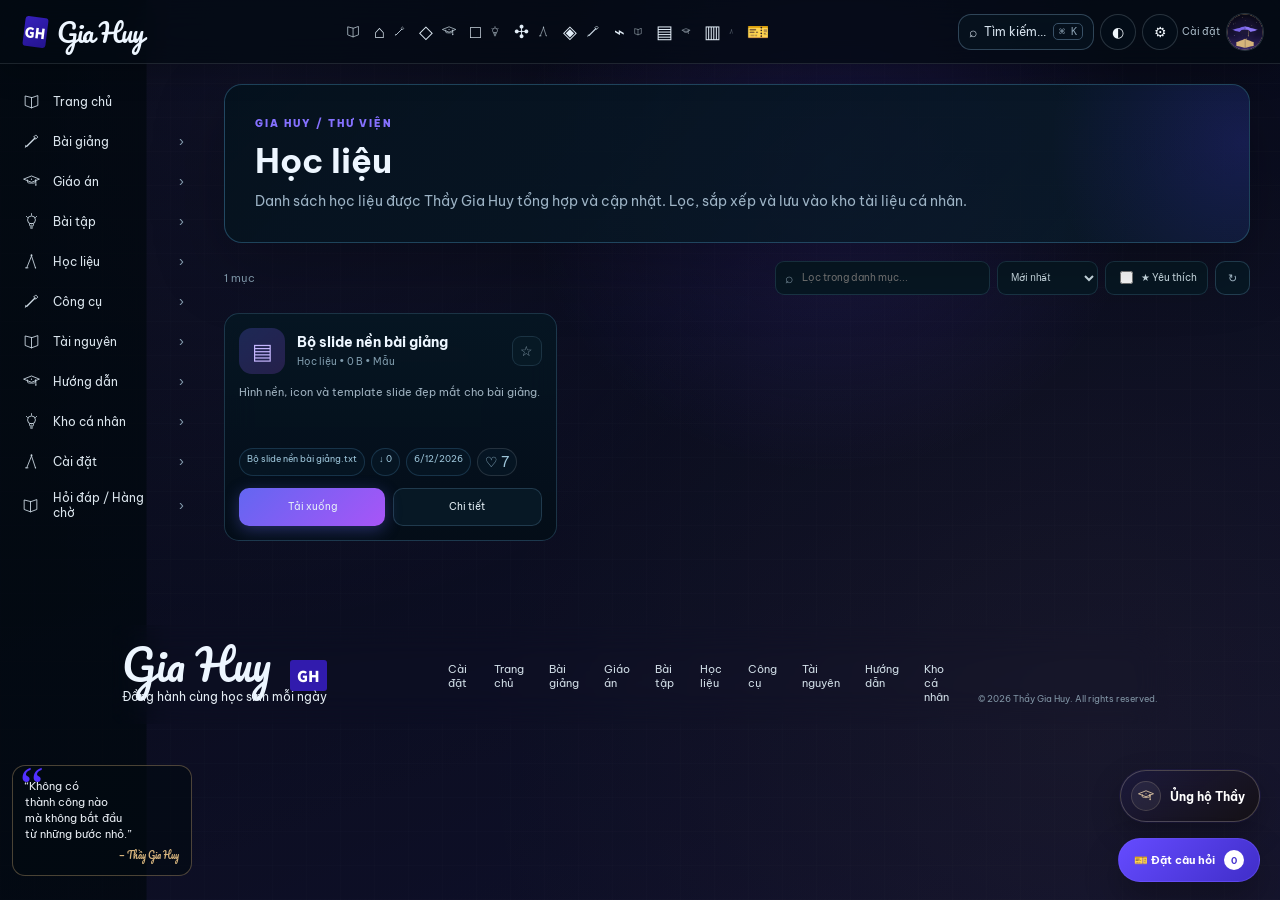
==== commit 03868072: "Add files via upload" ====
--- a/assets.html
+++ b/assets.html
@@ -1,3 +1,455 @@
-<!doctype html><html lang="vi"><head><meta charset="utf-8"><meta name="viewport" content="width=device-width,initial-scale=1"><title>Thầy Gia Huy — Học cùng Gia Huy</title><meta name="description" content="Thầy Gia Huy — Bài giảng, giáo án, tài liệu và hướng dẫn học tập"><link rel="icon" href="assets/favicon.svg"><link rel="preconnect" href="https://fonts.googleapis.com"><link rel="preconnect" href="https://fonts.gstatic.com" crossorigin><link href="https://fonts.googleapis.com/css2?family=Be+Vietnam+Pro:wght@400;500;600;700;800&family=Noto+Sans+JP:wght@500;700;900&family=Pacifico&display=swap" rel="stylesheet"><link rel="stylesheet" href="css/style.css"></head><body><div class="page-bg"></div><div class="page-overlay"></div><div class="petal-layer"></div><header class="topbar"><a class="brand" href="index.html"><span class="brand-mark">GH</span><span class="brand-word">Gia Huy</span></a><nav class="topnav"><a href="index.html">⌂ Trang chủ</a><a href="plugins.html">◇ Bài giảng</a><a href="config.html">□ Config</a><a href="mods.html">✣ Mod</a><a href="assets.html">◈ Học liệu</a><a href="tools.html">⌁ Công cụ</a><a href="resources.html">▤ Tài nguyên</a><a href="guide.html">▥ Hướng dẫn</a><a href="my-library.html">♡ Kho cá nhân</a><a href="#" data-open-ticket-nav>🎫 Hỏi đáp</a></nav><div class="top-actions"><button class="search-pill" id="searchOpen">⌕ <span>Tìm kiếm...</span><kbd>⌘ K</kbd></button><button class="icon-btn" id="themeToggle">◐</button><button class="icon-btn settings-trigger" id="adminOpen" aria-label="Cài đặt">⚙</button><span class="settings-label">Cài đặt</span><button class="mini-avatar" id="avatarBtn"><img src="assets/images/avatar.gif" alt="Avatar"></button></div></header><aside class="sidebar"><div class="side-inner"><a class="side-item" href="index.html"><span class="side-icon">⌂</span><span>Trang chủ</span></a><a class="side-item" href="plugins.html"><span class="side-icon">◇</span><span>Bài giảng</span><span class="chev">›</span></a><a class="side-item" href="config.html"><span class="side-icon">□</span><span>Giáo án</span><span class="chev">›</span></a><a class="side-item" href="mods.html"><span class="side-icon">✣</span><span>Bài tập</span><span class="chev">›</span></a><a class="side-item" href="assets.html"><span class="side-icon">◈</span><span>Học liệu</span><span class="chev">›</span></a><a class="side-item" href="tools.html"><span class="side-icon">⌁</span><span>Công cụ</span><span class="chev">›</span></a><a class="side-item" href="resources.html"><span class="side-icon">▤</span><span>Tài nguyên</span><span class="chev">›</span></a><a class="side-item" href="guide.html"><span class="side-icon">▥</span><span>Hướng dẫn</span><span class="chev">›</span></a><a class="side-item" href="my-library.html"><span class="side-icon">♡</span><span>Kho cá nhân</span><span class="chev">›</span></a><a class="side-item settings-side-link" href="#" data-open-settings><span class="side-icon">⚙</span><span>Cài đặt</span><span class="chev">›</span></a><a class="side-item ticket-side-link" href="#" data-open-ticket-nav><span class="side-icon">🎫</span><span>Hỏi đáp / Hàng chờ</span><span class="chev">›</span></a><div class="side-quote">“Không có<br>thành công nào<br>mà không bắt đầu<br>từ những bước nhỏ.”<small>— Thầy Gia Huy</small></div></div></aside><main class="content"><div class="page-shell" id="catalogRoot" data-cat="assets"><section class="page-hero"><span class="page-hero-kicker">Gia Huy / thư viện</span><h1 id="catTitle">Học liệu</h1><p id="catDesc">Hình ảnh, template slide, âm thanh và học liệu trực quan cho bài giảng.</p></section><div class="page-toolbar"><div class="count" id="catCount">Đang tải...</div><div class="catalog-tools"><label class="catalog-search"><span>⌕</span><input id="catalogSearch" placeholder="Lọc trong danh mục..."></label><select id="catalogSort" class="catalog-select"><option value="new">Mới nhất</option><option value="downloads">Nhiều lượt tải</option><option value="name">Tên A → Z</option></select><label class="fav-filter"><input id="onlyFav" type="checkbox"> ★ Yêu thích</label><button class="filter-btn" id="refreshCatalog">↻</button></div></div><div class="resource-cards" id="catalogList"></div></div></main><footer class="footer shell"><div class="footer-brand"><span class="script">Gia Huy</span><span class="seal">GH</span><p>Đồng hành cùng học sinh mỗi ngày</p></div><div class="footer-nav"><a href="#" data-open-settings>Cài đặt</a><a href="index.html">Trang chủ</a><a href="plugins.html">Bài giảng</a><a href="config.html">Giáo án</a><a href="mods.html">Bài tập</a><a href="assets.html">Học liệu</a><a href="tools.html">Công cụ</a><a href="resources.html">Tài nguyên</a><a href="guide.html">Hướng dẫn</a><a href="my-library.html">Kho cá nhân</a></div><small>© 2026 Thầy Gia Huy. All rights reserved.</small></footer><div class="search-modal" id="searchModal" aria-hidden="true"><div class="search-box"><button class="close" id="searchClose">×</button><div class="modal-heading"><span class="modal-kicker">SEARCH</span><b>Tìm kiếm tài nguyên</b><small>Tìm trong toàn bộ thư viện đã upload</small></div><div class="search-input"><span>⌕</span><input id="searchInput" placeholder="Tên file, tiêu đề, danh mục..." autocomplete="off"></div><div class="search-results" id="searchResults"></div></div></div>
-<div class="admin-modal" id="adminModal" aria-hidden="true"><div class="admin-box"><button class="close" id="adminClose">×</button><div class="modal-heading"><span class="modal-kicker">ADMIN CENTER</span><b>Quản trị website</b><small>Đổi avatar, upload tài nguyên, quản lý danh sách và nhạc.</small></div><form class="admin-form" id="adminForm"><label>Mật khẩu quản trị<input id="adminPassword" type="password" placeholder="Nhập mật khẩu"></label><button class="primary-btn" type="submit">Đăng nhập Admin</button><p class="admin-note">Bản tĩnh: quyền này chỉ bảo vệ giao diện trên trình duyệt hiện tại.</p></form><div class="admin-loader hidden" id="adminLoader"><div class="admin-spinner-ring"><span class="admin-spinner-mark">GH</span></div><p>Đang tải bảng quản trị...</p><div class="admin-loader-bar"><i id="adminLoaderBar"></i></div><small>Xác thực & chuẩn bị dữ liệu</small></div><div class="hidden" id="adminPanel"><div class="admin-profile-card"><div class="admin-avatar-preview"><img src="assets/images/avatar.gif" alt="Avatar"></div><div><b>Thầy Gia Huy</b><small>Quản lý profile & thư viện</small></div><span class="admin-badge">ADMIN</span></div><div class="admin-actions"><button class="primary-btn" id="changeAvatarBtn">Đổi ảnh đại diện</button><button class="secondary-btn" id="resetAvatarBtn">Khôi phục avatar</button><button class="secondary-btn" id="logoutAdmin">Đăng xuất</button><input id="avatarInput" type="file" accept="image/*" hidden></div><div class="admin-tabs"><button class="admin-tab active" data-admin-tab="upload">Upload</button><button class="admin-tab" data-admin-tab="library">Thư viện</button><button class="admin-tab" data-admin-tab="music">Nhạc</button><button class="admin-tab" data-admin-tab="stats">Thống kê</button></div><div id="adminWorkspace"></div></div></div></div>
-<div class="toast" id="toast"></div><div class="scroll-progress" id="scrollProgress"></div><button class="back-top" id="backTop">↑</button><script src="js/ticket-center.js"></script><script src="js/script.js"></script><script>document.querySelector('#refreshCatalog')?.addEventListener('click',()=>location.reload())</script></body></html>+<!DOCTYPE html>
+<html lang="vi">
+ <head>
+  <meta charset="utf-8"/>
+  <meta content="width=device-width,initial-scale=1" name="viewport"/>
+  <title>
+   Thầy Gia Huy — Học cùng Gia Huy
+  </title>
+  <meta content="Thầy Gia Huy — Bài giảng, giáo án, tài liệu và hướng dẫn học tập" name="description"/>
+  <link href="assets/favicon.svg" rel="icon"/>
+  <link href="https://fonts.googleapis.com" rel="preconnect"/>
+  <link crossorigin="" href="https://fonts.gstatic.com" rel="preconnect"/>
+  <link href="https://fonts.googleapis.com/css2?family=Be+Vietnam+Pro:wght@400;500;600;700;800&amp;family=Noto+Sans+JP:wght@500;700;900&amp;family=Pacifico&amp;display=swap" rel="stylesheet"/>
+  <link href="css/style.css" rel="stylesheet"/>
+ </head>
+ <body>
+  <div class="page-bg">
+  </div>
+  <div class="page-overlay">
+  </div>
+  <div class="petal-layer">
+  </div>
+  <header class="topbar">
+   <a class="brand" href="index.html">
+    <span class="brand-mark">
+     GH
+    </span>
+    <span class="brand-word">
+     Gia Huy
+    </span>
+   </a>
+   <nav class="topnav">
+    <a data-tooltip="Trang chủ" href="index.html">
+     ⌂
+    </a>
+    <a data-tooltip="Bài giảng" href="plugins.html">
+     ◇
+    </a>
+    <a data-tooltip="Giáo án" href="config.html">
+     □
+    </a>
+    <a data-tooltip="Bài tập" href="mods.html">
+     ✣
+    </a>
+    <a data-tooltip="Học liệu" href="assets.html">
+     ◈
+    </a>
+    <a data-tooltip="Công cụ" href="tools.html">
+     ⌁
+    </a>
+    <a data-tooltip="Tài nguyên" href="resources.html">
+     ▤
+    </a>
+    <a data-tooltip="Hướng dẫn" href="guide.html">
+     ▥
+    </a>
+    <a data-tooltip="Kho cá nhân" href="my-library.html">
+     ♡
+    </a>
+    <a data-open-ticket-nav="" data-tooltip="Hỏi đáp" href="#">
+     🎫
+    </a>
+   </nav>
+   <div class="top-actions">
+    <button class="search-pill" id="searchOpen">
+     ⌕
+     <span>
+      Tìm kiếm...
+     </span>
+     <kbd>
+      ⌘ K
+     </kbd>
+    </button>
+    <button class="icon-btn" id="themeToggle">
+     ◐
+    </button>
+    <button aria-label="Cài đặt" class="icon-btn settings-trigger" id="adminOpen">
+     ⚙
+    </button>
+    <span class="settings-label">
+     Cài đặt
+    </span>
+    <button class="mini-avatar" id="avatarBtn">
+     <img alt="Avatar" src="assets/images/avatar.gif"/>
+    </button>
+   </div>
+  </header>
+  <aside class="sidebar">
+   <div class="side-inner">
+    <a class="side-item" href="index.html">
+     <span class="side-icon">
+      ⌂
+     </span>
+     <span>
+      Trang chủ
+     </span>
+    </a>
+    <a class="side-item" href="plugins.html">
+     <span class="side-icon">
+      ◇
+     </span>
+     <span>
+      Bài giảng
+     </span>
+     <span class="chev">
+      ›
+     </span>
+    </a>
+    <a class="side-item" href="config.html">
+     <span class="side-icon">
+      □
+     </span>
+     <span>
+      Giáo án
+     </span>
+     <span class="chev">
+      ›
+     </span>
+    </a>
+    <a class="side-item" href="mods.html">
+     <span class="side-icon">
+      ✣
+     </span>
+     <span>
+      Bài tập
+     </span>
+     <span class="chev">
+      ›
+     </span>
+    </a>
+    <a class="side-item" href="assets.html">
+     <span class="side-icon">
+      ◈
+     </span>
+     <span>
+      Học liệu
+     </span>
+     <span class="chev">
+      ›
+     </span>
+    </a>
+    <a class="side-item" href="tools.html">
+     <span class="side-icon">
+      ⌁
+     </span>
+     <span>
+      Công cụ
+     </span>
+     <span class="chev">
+      ›
+     </span>
+    </a>
+    <a class="side-item" href="resources.html">
+     <span class="side-icon">
+      ▤
+     </span>
+     <span>
+      Tài nguyên
+     </span>
+     <span class="chev">
+      ›
+     </span>
+    </a>
+    <a class="side-item" href="guide.html">
+     <span class="side-icon">
+      ▥
+     </span>
+     <span>
+      Hướng dẫn
+     </span>
+     <span class="chev">
+      ›
+     </span>
+    </a>
+    <a class="side-item" href="my-library.html">
+     <span class="side-icon">
+      ♡
+     </span>
+     <span>
+      Kho cá nhân
+     </span>
+     <span class="chev">
+      ›
+     </span>
+    </a>
+    <a class="side-item settings-side-link" data-open-settings="" href="#">
+     <span class="side-icon">
+      ⚙
+     </span>
+     <span>
+      Cài đặt
+     </span>
+     <span class="chev">
+      ›
+     </span>
+    </a>
+    <a class="side-item ticket-side-link" data-open-ticket-nav="" href="#">
+     <span class="side-icon">
+      🎫
+     </span>
+     <span>
+      Hỏi đáp / Hàng chờ
+     </span>
+     <span class="chev">
+      ›
+     </span>
+    </a>
+    <div class="side-quote">
+     “Không có
+     <br/>
+     thành công nào
+     <br/>
+     mà không bắt đầu
+     <br/>
+     từ những bước nhỏ.”
+     <small>
+      — Thầy Gia Huy
+     </small>
+    </div>
+   </div>
+  </aside>
+  <main class="content">
+   <div class="page-shell" data-cat="assets" id="catalogRoot">
+    <section class="page-hero">
+     <span class="page-hero-kicker">
+      Gia Huy / thư viện
+     </span>
+     <h1 id="catTitle">
+      Học liệu
+     </h1>
+     <p id="catDesc">
+      Hình ảnh, template slide, âm thanh và học liệu trực quan cho bài giảng.
+     </p>
+    </section>
+    <div class="page-toolbar">
+     <div class="count" id="catCount">
+      Đang tải...
+     </div>
+     <div class="catalog-tools">
+      <label class="catalog-search">
+       <span>
+        ⌕
+       </span>
+       <input id="catalogSearch" placeholder="Lọc trong danh mục..."/>
+      </label>
+      <select class="catalog-select" id="catalogSort">
+       <option value="new">
+        Mới nhất
+       </option>
+       <option value="downloads">
+        Nhiều lượt tải
+       </option>
+       <option value="name">
+        Tên A → Z
+       </option>
+      </select>
+      <label class="fav-filter">
+       <input id="onlyFav" type="checkbox"/>
+       ★ Yêu thích
+      </label>
+      <button class="filter-btn" id="refreshCatalog">
+       ↻
+      </button>
+     </div>
+    </div>
+    <div class="resource-cards" id="catalogList">
+    </div>
+   </div>
+  </main>
+  <footer class="footer shell">
+   <div class="footer-brand">
+    <span class="script">
+     Gia Huy
+    </span>
+    <span class="seal">
+     GH
+    </span>
+    <p>
+     Đồng hành cùng học sinh mỗi ngày
+    </p>
+   </div>
+   <div class="footer-nav">
+    <a data-open-settings="" href="#">
+     Cài đặt
+    </a>
+    <a href="index.html">
+     Trang chủ
+    </a>
+    <a href="plugins.html">
+     Bài giảng
+    </a>
+    <a href="config.html">
+     Giáo án
+    </a>
+    <a href="mods.html">
+     Bài tập
+    </a>
+    <a href="assets.html">
+     Học liệu
+    </a>
+    <a href="tools.html">
+     Công cụ
+    </a>
+    <a href="resources.html">
+     Tài nguyên
+    </a>
+    <a href="guide.html">
+     Hướng dẫn
+    </a>
+    <a href="my-library.html">
+     Kho cá nhân
+    </a>
+   </div>
+   <small>
+    © 2026 Thầy Gia Huy. All rights reserved.
+   </small>
+  </footer>
+  <div aria-hidden="true" class="search-modal" id="searchModal">
+   <div class="search-box">
+    <button class="close" id="searchClose">
+     ×
+    </button>
+    <div class="modal-heading">
+     <span class="modal-kicker">
+      SEARCH
+     </span>
+     <b>
+      Tìm kiếm tài nguyên
+     </b>
+     <small>
+      Tìm trong toàn bộ thư viện đã upload
+     </small>
+    </div>
+    <div class="search-input">
+     <span>
+      ⌕
+     </span>
+     <input autocomplete="off" id="searchInput" placeholder="Tên file, tiêu đề, danh mục..."/>
+    </div>
+    <div class="search-results" id="searchResults">
+    </div>
+   </div>
+  </div>
+  <div aria-hidden="true" class="admin-modal" id="adminModal">
+   <div class="admin-box">
+    <button class="btn-admin-expand" id="btnAdminExpand" title="Phóng to">
+     ⛶
+    </button>
+    <button class="close" id="adminClose">
+     ×
+    </button>
+    <div class="modal-heading">
+     <span class="modal-kicker">
+      ADMIN CENTER
+     </span>
+     <b>
+      Quản trị website
+     </b>
+     <small>
+      Đổi avatar, upload tài nguyên, quản lý danh sách và nhạc.
+     </small>
+    </div>
+    <form class="admin-form" id="adminForm">
+     <label>
+      Mật khẩu quản trị
+      <input id="adminPassword" placeholder="Nhập mật khẩu" type="password"/>
+     </label>
+     <button class="primary-btn" type="submit">
+      Đăng nhập Admin
+     </button>
+     <p class="admin-note">
+      Bản tĩnh: quyền này chỉ bảo vệ giao diện trên trình duyệt hiện tại.
+     </p>
+    </form>
+    <div class="admin-loader hidden" id="adminLoader">
+     <div class="admin-spinner-ring">
+      <span class="admin-spinner-mark">
+       GH
+      </span>
+     </div>
+     <p>
+      Đang tải bảng quản trị...
+     </p>
+     <div class="admin-loader-bar">
+      <i id="adminLoaderBar">
+      </i>
+     </div>
+     <small>
+      Xác thực &amp; chuẩn bị dữ liệu
+     </small>
+    </div>
+    <div class="hidden" id="adminPanel">
+     <div class="admin-profile-card">
+      <div class="admin-avatar-preview">
+       <img alt="Avatar" src="assets/images/avatar.gif"/>
+      </div>
+      <div>
+       <b>
+        Thầy Gia Huy
+       </b>
+       <small>
+        Quản lý profile &amp; thư viện
+       </small>
+      </div>
+      <span class="admin-badge">
+       ADMIN
+      </span>
+     </div>
+     <div class="admin-actions">
+      <button class="primary-btn" id="changeAvatarBtn">
+       Đổi ảnh đại diện
+      </button>
+      <button class="secondary-btn" id="resetAvatarBtn">
+       Khôi phục avatar
+      </button>
+      <button class="secondary-btn" id="logoutAdmin">
+       Đăng xuất
+      </button>
+      <input accept="image/*" hidden="" id="avatarInput" type="file"/>
+     </div>
+     <div class="admin-tabs">
+      <button class="admin-tab active" data-admin-tab="upload">
+       Upload
+      </button>
+      <button class="admin-tab" data-admin-tab="library">
+       Thư viện
+      </button>
+      <button class="admin-tab" data-admin-tab="music">
+       Nhạc
+      </button>
+      <button class="admin-tab" data-admin-tab="stats">
+       Thống kê
+      </button>
+     </div>
+     <div id="adminWorkspace">
+     </div>
+    </div>
+   </div>
+  </div>
+  <div class="toast" id="toast">
+  </div>
+  <div class="scroll-progress" id="scrollProgress">
+  </div>
+  <button class="back-top" id="backTop">
+   ↑
+  </button>
+  <script src="js/ticket-center.js">
+  </script>
+  <script src="js/script.js">
+  </script>
+  <script>
+   document.querySelector('#refreshCatalog')?.addEventListener('click',()=>location.reload())
+  </script>
+ </body>
+</html>
--- a/css/style.css
+++ b/css/style.css
@@ -1,253 +1,4301 @@
-:root{--bg:#040a12;--panel:rgba(4,15,27,.88);--panel2:rgba(3,17,29,.94);--line:rgba(95,183,239,.28);--line2:rgba(106,72,255,.65);--text:#edf6ff;--muted:#9fb4c8;--red:#4324ff;--red2:#735be9;--blue:#0ea7ff;--cyan:#12d8f2;--gold:#f3b44f;--purple:#9d86ff;--green:#55e9b1}*{box-sizing:border-box}html{scroll-behavior:smooth}body{margin:0;background:var(--bg);color:var(--text);font-family:'Be Vietnam Pro',sans-serif;font-size:14px;min-height:100vh}.page-bg{position:fixed;inset:0;background:radial-gradient(circle at 20% 8%,rgba(122,101,230,.16),transparent 42%),radial-gradient(circle at 85% 82%,rgba(214,180,123,.10),transparent 46%),repeating-linear-gradient(0deg,rgba(255,255,255,.025) 0 1px,transparent 1px 34px),repeating-linear-gradient(90deg,rgba(255,255,255,.02) 0 1px,transparent 1px 34px),linear-gradient(160deg,#0a0916 0%,#141230 46%,#20194a 100%);z-index:-3}.page-overlay{position:fixed;inset:0;background:radial-gradient(circle at 65% 18%,rgba(110,74,255,.16),transparent 28%),linear-gradient(90deg,rgba(2,9,16,.92) 0 11.4%,rgba(2,9,16,.52) 11.5% 100%);z-index:-2}.petal-layer{pointer-events:none;position:fixed;inset:0;overflow:hidden;z-index:20}.petal{position:absolute;top:-30px;width:10px;height:7px;background:#7d79ff;border-radius:8px 0 8px 0;box-shadow:0 0 8px rgba(81,68,255,.6);animation:fall linear infinite}@keyframes fall{to{transform:translate3d(var(--x),110vh,0) rotate(720deg);opacity:.1}}a{color:inherit;text-decoration:none}button{font:inherit}.topbar{position:fixed;left:0;right:0;top:0;height:72px;padding:0 22px 0 34px;display:flex;align-items:center;gap:25px;background:rgba(3,10,17,.82);border-bottom:1px solid rgba(151,182,209,.15);backdrop-filter:blur(16px);z-index:30}.brand{width:180px;display:flex;align-items:center;gap:10px}.brand-word,.script{font-family:'Pacifico',cursive}.brand-word{font-size:31px;letter-spacing:-1px}.brand-mark{font-family:'Noto Sans JP';font-weight:900;background:#3017ba;color:#fff;width:26px;height:35px;display:grid;place-items:center;border-radius:3px;transform:rotate(7deg);font-size:14px}.topnav{display:flex;gap:7px;flex:1}.topnav a{padding:13px 14px;border:1px solid transparent;border-radius:12px;color:#e2edf7;white-space:nowrap}.topnav a span{opacity:.95;margin-right:7px}.topnav a.active,.topnav a:hover{background:linear-gradient(180deg,rgba(104,67,255,.23),rgba(104,67,255,.08));border-color:rgba(104,67,255,.55);box-shadow:inset 0 0 20px rgba(86,44,255,.06)}.top-actions{display:flex;align-items:center;gap:9px}.search-pill{min-width:155px;display:flex;align-items:center;gap:7px;background:#071520;border:1px solid rgba(129,171,201,.34);color:#d7e3ee;border-radius:18px;padding:10px 12px}.search-pill span{font-size:12px;flex:1;text-align:left}.search-pill kbd{font-size:10px;border:1px solid #385066;padding:2px 5px;border-radius:5px;color:#8ca2b4}.icon-btn,.mini-avatar{width:40px;height:40px;border-radius:50%;border:1px solid rgba(129,171,201,.3);background:#06131f;color:#f0f6fc;display:grid;place-items:center}.mini-avatar{padding:0;overflow:hidden}.mini-avatar img{width:100%;height:100%;object-fit:cover}.sidebar{position:fixed;left:0;top:72px;bottom:0;width:230px;padding:24px 14px;z-index:25}.side-inner{height:100%;position:relative}.side-item{display:flex;align-items:center;gap:11px;padding:13px 13px;margin:3px 0;border-radius:11px;color:#dbe5ed}.side-item.active,.side-item:hover{background:linear-gradient(90deg,rgba(53,25,194,.32),rgba(53,25,194,.08));border:1px solid rgba(89,58,255,.5)}.side-icon{width:24px;text-align:center;font-size:18px}.chev{margin-left:auto;color:#88a0b2}.side-quote{position:absolute;bottom:20px;left:2px;right:2px;border:1px solid rgba(83,52,255,.8);border-radius:8px;padding:20px 17px 16px;background:rgba(2,10,18,.72);line-height:1.7;color:#e9eef4}.side-quote:before{content:'“';position:absolute;top:-18px;left:7px;font-size:54px;color:#5130ff;font-family:Georgia}.side-quote small{display:block;text-align:right;margin-top:6px;font-family:'Pacifico',cursive;color:#6f59ef}.content{margin-left:230px;padding-top:93px;padding-right:17px}.shell{width:min(1085px,calc(100vw - 252px));margin:0 auto}.hero{height:370px;position:relative;border:1px solid rgba(113,174,218,.31);border-radius:16px;overflow:hidden;background:radial-gradient(circle at 78% 15%,rgba(122,101,230,.35),transparent 40%),radial-gradient(circle at 15% 85%,rgba(214,180,123,.14),transparent 45%),repeating-linear-gradient(100deg,rgba(255,255,255,.02) 0 2px,transparent 2px 40px),linear-gradient(115deg,#0b0a1c 0%,#171335 55%,#241c52 100%)}.hero:after{content:'';position:absolute;inset:0;background:linear-gradient(90deg,rgba(4,11,18,.6),transparent 48%,rgba(4,11,18,.22));pointer-events:none}.hero-profile{position:absolute;left:28px;top:70px;display:flex;align-items:center;gap:24px;z-index:2}.avatar-ring{border:0;background:none;padding:0;width:180px;height:180px;border-radius:50%;overflow:hidden;box-shadow:0 0 0 4px rgba(67,36,255,.82),0 0 0 7px rgba(5,12,19,.95),0 0 36px rgba(74,40,255,.35);cursor:pointer}.avatar-ring img{width:100%;height:100%;object-fit:cover}.hero-copy{padding-top:16px}.hero-name{display:flex;align-items:center;gap:12px}.script{font-size:55px;line-height:1}.seal{background:#311bad;color:#fff;font-family:'Noto Sans JP';font-weight:900;padding:5px 7px;border-radius:3px;transform:rotate(-6deg);font-size:15px}.hero-role{font-weight:700;font-size:16px;margin:9px 0 9px}.hero-copy p{color:#e0ebf3;line-height:1.7;margin:0}.socials{display:flex;gap:24px;margin-top:19px;font-size:23px}.clock-card{position:absolute;right:18px;top:70px;z-index:3;text-align:right;padding-right:38px}.jp-vertical{position:absolute;right:0;top:3px;font-family:'Noto Sans JP';font-weight:900;writing-mode:vertical-rl;letter-spacing:2px;font-size:22px;color:#fff;text-shadow:0 4px 14px #000}.time{font-size:24px;font-weight:700}.date{font-size:12px;color:#e6edf4;margin-top:4px}.weather{margin-top:11px;display:flex;gap:10px;align-items:center;justify-content:flex-end;color:#e6edf4}.weather span{font-size:23px}.weather strong{font-size:18px}.hero-stats{position:absolute;left:53%;right:24px;bottom:24px;z-index:4;height:76px;border:1px solid rgba(110,167,211,.38);background:rgba(1,10,19,.77);backdrop-filter:blur(12px);border-radius:12px;display:grid;grid-template-columns:repeat(4,1fr)}.hero-stats>div{display:flex;flex-direction:column;justify-content:center;align-items:center;gap:1px;border-right:1px solid rgba(110,167,211,.16)}.hero-stats>div:last-child{border:0}.hero-stats strong{font-size:16px}.hero-stats span{font-size:10px;color:#90a6b7}.hero-stats .online i{width:10px;height:10px;border-radius:50%;background:#31efb0;box-shadow:0 0 10px #31efb0;margin-bottom:2px}.intro{margin-top:16px;display:grid;grid-template-columns:1.02fr 1.48fr;gap:14px;padding:21px 20px;border:1px solid rgba(75,41,255,.58);border-radius:13px;background:radial-gradient(circle at 90% 0%,rgba(122,101,230,.22),transparent 50%),linear-gradient(100deg,#070914 0%,#0f1226 55%,#171a3a 100%)}.intro-copy h2,.section-head h2{font-size:20px;margin:0 0 7px}.intro-copy h2 span{color:#4f2fff}.intro-copy p{color:#d8e3ec;line-height:1.64;margin:7px 0}.signature{font-family:'Pacifico',cursive;font-size:35px;color:#5235ff;margin-top:3px;transform:rotate(-8deg)}.category-grid{display:grid;grid-template-columns:repeat(5,1fr);gap:10px}.cat-card{position:relative;padding:18px 12px 12px;border-radius:9px;min-height:145px;display:flex;flex-direction:column;align-items:center;text-align:center;overflow:hidden}.cat-card:before{content:'';position:absolute;inset:0;background:linear-gradient(180deg,rgba(255,255,255,.03),transparent)}.cat-card.red{border:1px solid #4331b3;background:linear-gradient(180deg,rgba(51,31,163,.43),rgba(24,13,18,.65))}.cat-card.blue{border:1px solid #1484c2;background:linear-gradient(180deg,rgba(11,79,126,.4),rgba(8,24,35,.7))}.cat-card.cyan{border:1px solid #097ea4;background:linear-gradient(180deg,rgba(8,68,94,.42),rgba(7,21,31,.7))}.cat-card.gold{border:1px solid #8f6a3d;background:linear-gradient(180deg,rgba(103,75,34,.36),rgba(28,22,16,.75))}.cat-card.purple{border:1px solid #6655a1;background:linear-gradient(180deg,rgba(67,45,117,.32),rgba(12,10,24,.75))}.cat-icon{font-size:28px;width:53px;height:53px;border-radius:50%;display:grid;place-items:center;background:rgba(0,0,0,.22);margin-bottom:9px}.cat-card b{font-size:14px}.cat-card small{font-size:9px;color:#9fb4c5;margin-top:5px;line-height:1.4}.cat-card em{font-style:normal;margin-top:auto;border:1px solid rgba(255,255,255,.24);border-radius:50%;width:24px;height:24px;display:grid;place-items:center}.section{margin-top:16px;background:linear-gradient(180deg,rgba(2,13,22,.94),rgba(3,11,19,.92));border:1px solid rgba(60,153,209,.4);border-radius:13px;padding:18px 19px}.section-head{display:flex;align-items:center;justify-content:space-between;margin-bottom:12px}.section-head h2{font-size:19px}.section-head h2:first-letter{color:#4d2dff}.section-head p{margin:2px 0 0;color:#9db0c0;font-size:11px}.section-head>a{font-size:12px}.skill-grid{display:grid;grid-template-columns:repeat(5,1fr);gap:11px}.skill{min-height:102px;border:1px solid rgba(72,140,184,.38);border-radius:8px;background:rgba(5,19,31,.86);padding:13px;display:flex;align-items:flex-start;gap:10px}.skill-icon{width:42px;height:42px;border-radius:8px;display:grid;place-items:center;font-weight:900;font-size:17px;color:#fff;flex:0 0 42px}.skill-icon.js{background:#f5cd1d;color:#111}.skill-icon.node{background:#27ad62}.skill-icon.php{background:#7775d9}.skill-icon.html{background:#8939f3}.skill-icon.git{background:#6e42ee}.skill-info{display:flex;flex-direction:column;min-width:0;flex:1}.skill-info b{font-size:12px}.skill-info small{font-size:10px;color:#a5b4c2;margin-top:2px}.meter{height:7px;margin-top:14px;background:#143143;border-radius:20px;overflow:hidden}.meter i{display:block;height:100%;background:linear-gradient(90deg,#ffbf39,#35dbba);border-radius:20px}.skill>strong{align-self:flex-end;font-size:10px;color:#dbe8f1}.plugin-grid{display:grid;grid-template-columns:repeat(4,1fr);gap:11px}.plugin{padding:15px;border:1px solid rgba(72,140,184,.37);border-radius:8px;background:rgba(5,18,29,.9)}.plugin-top{display:flex;gap:10px;align-items:flex-start}.picon{width:41px;height:41px;border-radius:8px;display:grid;place-items:center;color:#fff;font-size:22px}.picon.green{background:#20b275}.picon.blue{background:#127cd0}.picon.purple{background:#8162f5}.picon.gold{background:#d8921f}.plugin b{font-size:13px}.tags{display:flex;gap:5px;margin-top:4px}.tags span{font-size:9px;color:#aab8c3;background:#173044;padding:2px 6px;border-radius:5px}.plugin p{font-size:11px;line-height:1.55;color:#bfccd8;min-height:48px}.plugin footer{display:flex;align-items:center;gap:14px;font-size:10px;color:#b6c5d1}.rating{color:#f8cd37}.plugin footer em{margin-left:auto;border:1px solid #496276;border-radius:50%;width:23px;height:23px;display:grid;place-items:center;font-style:normal}.split{display:grid;grid-template-columns:2fr 1fr;gap:14px}.resource-list{display:grid;gap:8px}.resource{display:flex;align-items:center;gap:12px;padding:9px;border:1px solid rgba(66,133,175,.33);border-radius:8px;background:rgba(7,18,29,.87)}.thumb{width:95px;height:58px;border-radius:6px;background-size:cover;background-position:center}.r1{background-image:linear-gradient(135deg,#4b3fd6,#241c52)}.r2{background-image:linear-gradient(135deg,#caa24a,#5a4620)}.r3{background-image:linear-gradient(135deg,#3d8f7a,#163d34)}.resource div{flex:1}.resource b{font-size:12px}.resource small{display:block;font-size:9px;color:#5ec8ff;margin-top:2px}.resource p{margin:4px 0 0;color:#aabcc9;font-size:10px}.resource em{font-style:normal;width:25px;height:25px;border:1px solid #3f596e;border-radius:50%;display:grid;place-items:center}.quick-panel{padding-left:2px}.quick-panel .section-head{margin-bottom:8px}.quick-panel>a{display:flex;align-items:center;gap:9px;padding:13px 12px;border:1px solid rgba(66,133,175,.28);border-radius:7px;background:rgba(8,20,31,.77);margin-bottom:7px}.quick-panel>a span{width:26px;text-align:center}.quick-panel>a b{margin-left:auto;color:#6bcfff}.server{margin-top:16px;display:grid;grid-template-columns:1.1fr 2.6fr 1.3fr;gap:16px;align-items:center;border:1px solid rgba(74,39,255,.52);border-radius:12px;padding:14px 18px;background:linear-gradient(90deg,rgba(3,16,26,.97),rgba(6,20,30,.95))}.server-title{display:flex;gap:10px;align-items:center}.server-title>span{font-size:24px;color:#4d2eff}.server-title h2{margin:0;font-size:18px}.server-title p{margin:3px 0 0;font-size:10px;color:#8fa5b6}.server-items{display:grid;grid-template-columns:repeat(4,1fr);gap:7px}.server-items>div{border:1px solid rgba(68,133,171,.28);border-radius:7px;padding:9px 8px;display:grid;grid-template-columns:24px 1fr;align-items:center;background:#071622}.server-items b{font-size:10px}.server-items small{grid-column:2;font-size:8px;color:#a3b7c5}.server-items i{display:inline-block;width:6px;height:6px;border-radius:50%;background:#1fe6a8}.uptime{align-self:stretch;display:flex;flex-direction:column;justify-content:center}.uptime>div:first-child{display:flex;justify-content:space-between;font-size:10px;margin-bottom:7px}.uptime>div:first-child span{color:#b9cbd5}.uptime-bar{height:8px;background:#14333d;border-radius:10px;overflow:hidden}.uptime-bar i{display:block;width:99.9%;height:100%;background:linear-gradient(90deg,#39e3af,#63f2b8);border-radius:10px}.footer{padding:38px 10px 45px;display:grid;grid-template-columns:1.2fr 2fr auto;align-items:end;gap:20px}.footer-brand .script{font-size:42px}.footer-brand .seal{margin-left:8px}.footer-brand p{margin:3px 0 0;color:#e4edf4;font-size:12px}.footer-nav{display:flex;justify-content:center;gap:25px;font-size:11px;color:#d0dde6}.footer>small{color:#8195a5;font-size:9px;text-align:right}.search-modal{position:fixed;inset:0;background:rgba(1,6,11,.73);backdrop-filter:blur(10px);display:none;place-items:start center;padding-top:120px;z-index:100}.search-modal.open{display:grid}.search-box{width:min(670px,92vw);background:#07131f;border:1px solid rgba(93,172,222,.38);border-radius:12px;box-shadow:0 35px 90px rgba(0,0,0,.45);padding:14px}.close{position:absolute;right:22px;top:18px;background:none;color:#dbe9f2;border:0;font-size:28px}.search-input{display:flex;gap:10px;align-items:center;border:1px solid #345269;background:#04101a;border-radius:8px;padding:11px 13px}.search-input input{flex:1;background:none;border:0;outline:0;color:#fff;font-size:14px}.search-results{margin-top:10px;display:grid;gap:7px;max-height:55vh;overflow:auto}.result{padding:11px;border:1px solid rgba(71,132,171,.3);border-radius:7px;background:#081824}.result b{font-size:12px}.result small{display:block;color:#7ca6be;margin-top:3px}@media(max-width:1250px){.topnav{gap:0}.topnav a{padding:11px 8px;font-size:11px}.brand{width:130px}.sidebar{width:205px}.content{margin-left:205px}.shell{width:min(1060px,calc(100vw - 225px))}.hero-stats{left:44%}.skill-grid,.plugin-grid{grid-template-columns:repeat(2,1fr)}.category-grid{grid-template-columns:repeat(3,1fr)}}@media(max-width:960px){.topnav{display:none}.sidebar{display:none}.content{margin-left:0;padding-left:12px}.shell{width:calc(100vw - 24px)}.topbar{padding:0 14px}.brand{flex:1}.hero{height:auto;min-height:515px}.hero-profile{left:22px;right:22px;top:45px}.hero-stats{left:22px;right:22px;bottom:18px}.intro{grid-template-columns:1fr}.category-grid{grid-template-columns:repeat(5,1fr)}.split{grid-template-columns:1fr}.server{grid-template-columns:1fr}.server-items{grid-template-columns:repeat(4,1fr)}.footer{grid-template-columns:1fr}.footer-nav{justify-content:flex-start;flex-wrap:wrap}.footer>small{text-align:left}}@media(max-width:650px){.search-pill span,.search-pill kbd,.icon-btn{display:none}.search-pill{min-width:42px;width:42px;padding:0;justify-content:center}.hero-profile{flex-direction:column;align-items:flex-start}.avatar-ring{width:125px;height:125px}.script{font-size:40px}.clock-card{top:20px;right:12px}.hero{min-height:640px}.hero-stats{grid-template-columns:repeat(2,1fr);height:auto}.hero-stats>div{min-height:60px}.category-grid{grid-template-columns:repeat(2,1fr)}.skill-grid,.plugin-grid{grid-template-columns:1fr}.server-items{grid-template-columns:repeat(2,1fr)}.intro{padding:16px}.topbar{height:62px}.content{padding-top:75px}.side-quote{display:none}.section{padding:15px}.resource{align-items:flex-start}.thumb{width:80px;height:50px}.footer-brand{text-align:left}}
+:root{
+--bg:#040a12;
+--panel:rgba(4,15,27,.88);
+--panel2:rgba(3,17,29,.94);
+--line:rgba(95,183,239,.28);
+--line2:rgba(106,72,255,.65);
+--text:#edf6ff;
+--muted:#9fb4c8;
+--red:#4324ff;
+--red2:#735be9;
+--blue:#0ea7ff;
+--cyan:#12d8f2;
+--gold:#f3b44f;
+--purple:#9d86ff;
+--green:#55e9b1}
+*{
+box-sizing:border-box}
+html{
+scroll-behavior:smooth}
+body{
+margin:0;
+background:var(--bg);
+color:var(--text);
+font-family:'Be Vietnam Pro',sans-serif;
+font-size:14px;
+min-height:100vh}
+.page-bg{
+position:fixed;
+inset:0;
+background:radial-gradient(circle at 20% 8%,rgba(122,101,230,.16),transparent 42%),radial-gradient(circle at 85% 82%,rgba(214,180,123,.10),transparent 46%),repeating-linear-gradient(0deg,rgba(255,255,255,.025) 0 1px,transparent 1px 34px),repeating-linear-gradient(90deg,rgba(255,255,255,.02) 0 1px,transparent 1px 34px),linear-gradient(160deg,#0a0916 0%,#141230 46%,#20194a 100%);
+z-index:-3}
+.page-overlay{
+position:fixed;
+inset:0;
+background:radial-gradient(circle at 65% 18%,rgba(110,74,255,.16),transparent 28%),linear-gradient(90deg,rgba(2,9,16,.92) 0 11.4%,rgba(2,9,16,.52) 11.5% 100%);
+z-index:-2}
+.petal-layer{
+pointer-events:none;
+position:fixed;
+inset:0;
+overflow:hidden;
+z-index:20}
+.petal{
+position:absolute;
+top:-30px;
+width:10px;
+height:7px;
+background:#7d79ff;
+border-radius:8px 0 8px 0;
+box-shadow:0 0 8px rgba(81,68,255,.6);
+animation:fall linear infinite}
+@keyframes fall{
+to{
+transform:translate3d(var(--x),110vh,0) rotate(720deg);
+opacity:.1}
+}
+a{
+color:inherit;
+text-decoration:none}
+button{
+font:inherit}
+.topbar{
+position:fixed;
+left:0;
+right:0;
+top:0;
+height:72px;
+padding:0 22px 0 34px;
+display:flex;
+align-items:center;
+gap:25px;
+background:rgba(3,10,17,.82);
+border-bottom:1px solid rgba(151,182,209,.15);
+backdrop-filter:blur(16px);
+z-index:30}
+.brand{
+width:180px;
+display:flex;
+align-items:center;
+gap:10px}
+.brand-word,.script{
+font-family:'Pacifico',cursive}
+.brand-word{
+font-size:31px;
+letter-spacing:-1px}
+.brand-mark{
+font-family:'Noto Sans JP';
+font-weight:900;
+background:#3017ba;
+color:#fff;
+width:26px;
+height:35px;
+display:grid;
+place-items:center;
+border-radius:3px;
+transform:rotate(7deg);
+font-size:14px}
+.topnav{
+display:flex;
+gap:7px;
+flex:1}
+.topnav a{
+padding:13px 14px;
+border:1px solid transparent;
+border-radius:12px;
+color:#e2edf7;
+white-space:nowrap}
+.topnav a span{
+opacity:.95;
+margin-right:7px}
+.topnav a.active,.topnav a:hover{
+background:linear-gradient(180deg,rgba(104,67,255,.23),rgba(104,67,255,.08));
+border-color:rgba(104,67,255,.55);
+box-shadow:inset 0 0 20px rgba(86,44,255,.06)}
+.top-actions{
+display:flex;
+align-items:center;
+gap:9px}
+.search-pill{
+min-width:155px;
+display:flex;
+align-items:center;
+gap:7px;
+background:#071520;
+border:1px solid rgba(129,171,201,.34);
+color:#d7e3ee;
+border-radius:18px;
+padding:10px 12px}
+.search-pill span{
+font-size:12px;
+flex:1;
+text-align:left}
+.search-pill kbd{
+font-size:10px;
+border:1px solid #385066;
+padding:2px 5px;
+border-radius:5px;
+color:#8ca2b4}
+.icon-btn,.mini-avatar{
+width:40px;
+height:40px;
+border-radius:50%;
+border:1px solid rgba(129,171,201,.3);
+background:#06131f;
+color:#f0f6fc;
+display:grid;
+place-items:center}
+.mini-avatar{
+padding:0;
+overflow:hidden}
+.mini-avatar img{
+width:100%;
+height:100%;
+object-fit:cover}
+.sidebar{
+position:fixed;
+left:0;
+top:72px;
+bottom:0;
+width:230px;
+padding:24px 14px;
+z-index:25}
+.side-inner{
+height:100%;
+position:relative}
+.side-item{
+display:flex;
+align-items:center;
+gap:11px;
+padding:13px 13px;
+margin:3px 0;
+border-radius:11px;
+color:#dbe5ed}
+.side-item.active,.side-item:hover{
+background:linear-gradient(90deg,rgba(53,25,194,.32),rgba(53,25,194,.08));
+border:1px solid rgba(89,58,255,.5)}
+.side-icon{
+width:24px;
+text-align:center;
+font-size:18px}
+.chev{
+margin-left:auto;
+color:#88a0b2}
+.side-quote{
+position:absolute;
+bottom:20px;
+left:2px;
+right:2px;
+border:1px solid rgba(83,52,255,.8);
+border-radius:8px;
+padding:20px 17px 16px;
+background:rgba(2,10,18,.72);
+line-height:1.7;
+color:#e9eef4}
+.side-quote:before{
+content:'“';
+position:absolute;
+top:-18px;
+left:7px;
+font-size:54px;
+color:#5130ff;
+font-family:Georgia}
+.side-quote small{
+display:block;
+text-align:right;
+margin-top:6px;
+font-family:'Pacifico',cursive;
+color:#6f59ef}
+.content{
+margin-left:230px;
+padding-top:93px;
+padding-right:17px}
+.shell{
+width:min(1085px,calc(100vw - 252px));
+margin:0 auto}
+.hero{
+height:370px;
+position:relative;
+border:1px solid rgba(113,174,218,.31);
+border-radius:16px;
+overflow:hidden;
+background:radial-gradient(circle at 78% 15%,rgba(122,101,230,.35),transparent 40%),radial-gradient(circle at 15% 85%,rgba(214,180,123,.14),transparent 45%),repeating-linear-gradient(100deg,rgba(255,255,255,.02) 0 2px,transparent 2px 40px),linear-gradient(115deg,#0b0a1c 0%,#171335 55%,#241c52 100%)}
+.hero:after{
+content:'';
+position:absolute;
+inset:0;
+background:linear-gradient(90deg,rgba(4,11,18,.6),transparent 48%,rgba(4,11,18,.22));
+pointer-events:none}
+.hero-profile{
+position:absolute;
+left:28px;
+top:70px;
+display:flex;
+align-items:center;
+gap:24px;
+z-index:2}
+.avatar-ring{
+border:0;
+background:none;
+padding:0;
+width:180px;
+height:180px;
+border-radius:50%;
+overflow:hidden;
+box-shadow:0 0 0 4px rgba(67,36,255,.82),0 0 0 7px rgba(5,12,19,.95),0 0 36px rgba(74,40,255,.35);
+cursor:pointer}
+.avatar-ring img{
+width:100%;
+height:100%;
+object-fit:cover}
+.hero-copy{
+padding-top:16px}
+.hero-name{
+display:flex;
+align-items:center;
+gap:12px}
+.script{
+font-size:55px;
+line-height:1}
+.seal{
+background:#311bad;
+color:#fff;
+font-family:'Noto Sans JP';
+font-weight:900;
+padding:5px 7px;
+border-radius:3px;
+transform:rotate(-6deg);
+font-size:15px}
+.hero-role{
+font-weight:700;
+font-size:16px;
+margin:9px 0 9px}
+.hero-copy p{
+color:#e0ebf3;
+line-height:1.7;
+margin:0}
+.socials{
+display:flex;
+gap:24px;
+margin-top:19px;
+font-size:23px}
+.clock-card{
+position:absolute;
+right:18px;
+top:70px;
+z-index:3;
+text-align:right;
+padding-right:38px}
+.jp-vertical{
+position:absolute;
+right:0;
+top:3px;
+font-family:'Noto Sans JP';
+font-weight:900;
+writing-mode:vertical-rl;
+letter-spacing:2px;
+font-size:22px;
+color:#fff;
+text-shadow:0 4px 14px #000}
+.time{
+font-size:24px;
+font-weight:700}
+.date{
+font-size:12px;
+color:#e6edf4;
+margin-top:4px}
+.weather{
+margin-top:11px;
+display:flex;
+gap:10px;
+align-items:center;
+justify-content:flex-end;
+color:#e6edf4}
+.weather span{
+font-size:23px}
+.weather strong{
+font-size:18px}
+.hero-stats{
+position:absolute;
+left:53%;
+right:24px;
+bottom:24px;
+z-index:4;
+height:76px;
+border:1px solid rgba(110,167,211,.38);
+background:rgba(1,10,19,.77);
+backdrop-filter:blur(12px);
+border-radius:12px;
+display:grid;
+grid-template-columns:repeat(4,1fr)}
+.hero-stats>div{
+display:flex;
+flex-direction:column;
+justify-content:center;
+align-items:center;
+gap:1px;
+border-right:1px solid rgba(110,167,211,.16)}
+.hero-stats>div:last-child{
+border:0}
+.hero-stats strong{
+font-size:16px}
+.hero-stats span{
+font-size:10px;
+color:#90a6b7}
+.hero-stats .online i{
+width:10px;
+height:10px;
+border-radius:50%;
+background:#31efb0;
+box-shadow:0 0 10px #31efb0;
+margin-bottom:2px}
+.intro{
+margin-top:16px;
+display:grid;
+grid-template-columns:1.02fr 1.48fr;
+gap:14px;
+padding:21px 20px;
+border:1px solid rgba(75,41,255,.58);
+border-radius:13px;
+background:radial-gradient(circle at 90% 0%,rgba(122,101,230,.22),transparent 50%),linear-gradient(100deg,#070914 0%,#0f1226 55%,#171a3a 100%)}
+.intro-copy h2,.section-head h2{
+font-size:20px;
+margin:0 0 7px}
+.intro-copy h2 span{
+color:#4f2fff}
+.intro-copy p{
+color:#d8e3ec;
+line-height:1.64;
+margin:7px 0}
+.signature{
+font-family:'Pacifico',cursive;
+font-size:35px;
+color:#5235ff;
+margin-top:3px;
+transform:rotate(-8deg)}
+.category-grid{
+display:grid;
+grid-template-columns:repeat(5,1fr);
+gap:10px}
+.cat-card{
+position:relative;
+padding:18px 12px 12px;
+border-radius:9px;
+min-height:145px;
+display:flex;
+flex-direction:column;
+align-items:center;
+text-align:center;
+overflow:hidden}
+.cat-card:before{
+content:'';
+position:absolute;
+inset:0;
+background:linear-gradient(180deg,rgba(255,255,255,.03),transparent)}
+.cat-card.red{
+border:1px solid #4331b3;
+background:linear-gradient(180deg,rgba(51,31,163,.43),rgba(24,13,18,.65))}
+.cat-card.blue{
+border:1px solid #1484c2;
+background:linear-gradient(180deg,rgba(11,79,126,.4),rgba(8,24,35,.7))}
+.cat-card.cyan{
+border:1px solid #097ea4;
+background:linear-gradient(180deg,rgba(8,68,94,.42),rgba(7,21,31,.7))}
+.cat-card.gold{
+border:1px solid #8f6a3d;
+background:linear-gradient(180deg,rgba(103,75,34,.36),rgba(28,22,16,.75))}
+.cat-card.purple{
+border:1px solid #6655a1;
+background:linear-gradient(180deg,rgba(67,45,117,.32),rgba(12,10,24,.75))}
+.cat-icon{
+font-size:28px;
+width:53px;
+height:53px;
+border-radius:50%;
+display:grid;
+place-items:center;
+background:rgba(0,0,0,.22);
+margin-bottom:9px}
+.cat-card b{
+font-size:14px}
+.cat-card small{
+font-size:9px;
+color:#9fb4c5;
+margin-top:5px;
+line-height:1.4}
+.cat-card em{
+font-style:normal;
+margin-top:auto;
+border:1px solid rgba(255,255,255,.24);
+border-radius:50%;
+width:24px;
+height:24px;
+display:grid;
+place-items:center}
+.section{
+margin-top:16px;
+background:linear-gradient(180deg,rgba(2,13,22,.94),rgba(3,11,19,.92));
+border:1px solid rgba(60,153,209,.4);
+border-radius:13px;
+padding:18px 19px}
+.section-head{
+display:flex;
+align-items:center;
+justify-content:space-between;
+margin-bottom:12px}
+.section-head h2{
+font-size:19px}
+.section-head h2:first-letter{
+color:#4d2dff}
+.section-head p{
+margin:2px 0 0;
+color:#9db0c0;
+font-size:11px}
+.section-head>a{
+font-size:12px}
+.skill-grid{
+display:grid;
+grid-template-columns:repeat(5,1fr);
+gap:11px}
+.skill{
+min-height:102px;
+border:1px solid rgba(72,140,184,.38);
+border-radius:8px;
+background:rgba(5,19,31,.86);
+padding:13px;
+display:flex;
+align-items:flex-start;
+gap:10px}
+.skill-icon{
+width:42px;
+height:42px;
+border-radius:8px;
+display:grid;
+place-items:center;
+font-weight:900;
+font-size:17px;
+color:#fff;
+flex:0 0 42px}
+.skill-icon.js{
+background:#f5cd1d;
+color:#111}
+.skill-icon.node{
+background:#27ad62}
+.skill-icon.php{
+background:#7775d9}
+.skill-icon.html{
+background:#8939f3}
+.skill-icon.git{
+background:#6e42ee}
+.skill-info{
+display:flex;
+flex-direction:column;
+min-width:0;
+flex:1}
+.skill-info b{
+font-size:12px}
+.skill-info small{
+font-size:10px;
+color:#a5b4c2;
+margin-top:2px}
+.meter{
+height:7px;
+margin-top:14px;
+background:#143143;
+border-radius:20px;
+overflow:hidden}
+.meter i{
+display:block;
+height:100%;
+background:linear-gradient(90deg,#ffbf39,#35dbba);
+border-radius:20px}
+.skill>strong{
+align-self:flex-end;
+font-size:10px;
+color:#dbe8f1}
+.plugin-grid{
+display:grid;
+grid-template-columns:repeat(4,1fr);
+gap:11px}
+.plugin{
+padding:15px;
+border:1px solid rgba(72,140,184,.37);
+border-radius:8px;
+background:rgba(5,18,29,.9)}
+.plugin-top{
+display:flex;
+gap:10px;
+align-items:flex-start}
+.picon{
+width:41px;
+height:41px;
+border-radius:8px;
+display:grid;
+place-items:center;
+color:#fff;
+font-size:22px}
+.picon.green{
+background:#20b275}
+.picon.blue{
+background:#127cd0}
+.picon.purple{
+background:#8162f5}
+.picon.gold{
+background:#d8921f}
+.plugin b{
+font-size:13px}
+.tags{
+display:flex;
+gap:5px;
+margin-top:4px}
+.tags span{
+font-size:9px;
+color:#aab8c3;
+background:#173044;
+padding:2px 6px;
+border-radius:5px}
+.plugin p{
+font-size:11px;
+line-height:1.55;
+color:#bfccd8;
+min-height:48px}
+.plugin footer{
+display:flex;
+align-items:center;
+gap:14px;
+font-size:10px;
+color:#b6c5d1}
+.rating{
+color:#f8cd37}
+.plugin footer em{
+margin-left:auto;
+border:1px solid #496276;
+border-radius:50%;
+width:23px;
+height:23px;
+display:grid;
+place-items:center;
+font-style:normal}
+.split{
+display:grid;
+grid-template-columns:2fr 1fr;
+gap:14px}
+.resource-list{
+display:grid;
+gap:8px}
+.resource{
+display:flex;
+align-items:center;
+gap:12px;
+padding:9px;
+border:1px solid rgba(66,133,175,.33);
+border-radius:8px;
+background:rgba(7,18,29,.87)}
+.thumb{
+width:95px;
+height:58px;
+border-radius:6px;
+background-size:cover;
+background-position:center}
+.r1{
+background-image:linear-gradient(135deg,#4b3fd6,#241c52)}
+.r2{
+background-image:linear-gradient(135deg,#caa24a,#5a4620)}
+.r3{
+background-image:linear-gradient(135deg,#3d8f7a,#163d34)}
+.resource div{
+flex:1}
+.resource b{
+font-size:12px}
+.resource small{
+display:block;
+font-size:9px;
+color:#5ec8ff;
+margin-top:2px}
+.resource p{
+margin:4px 0 0;
+color:#aabcc9;
+font-size:10px}
+.resource em{
+font-style:normal;
+width:25px;
+height:25px;
+border:1px solid #3f596e;
+border-radius:50%;
+display:grid;
+place-items:center}
+.quick-panel{
+padding-left:2px}
+.quick-panel .section-head{
+margin-bottom:8px}
+.quick-panel>a{
+display:flex;
+align-items:center;
+gap:9px;
+padding:13px 12px;
+border:1px solid rgba(66,133,175,.28);
+border-radius:7px;
+background:rgba(8,20,31,.77);
+margin-bottom:7px}
+.quick-panel>a span{
+width:26px;
+text-align:center}
+.quick-panel>a b{
+margin-left:auto;
+color:#6bcfff}
+.server{
+margin-top:16px;
+display:grid;
+grid-template-columns:1.1fr 2.6fr 1.3fr;
+gap:16px;
+align-items:center;
+border:1px solid rgba(74,39,255,.52);
+border-radius:12px;
+padding:14px 18px;
+background:linear-gradient(90deg,rgba(3,16,26,.97),rgba(6,20,30,.95))}
+.server-title{
+display:flex;
+gap:10px;
+align-items:center}
+.server-title>span{
+font-size:24px;
+color:#4d2eff}
+.server-title h2{
+margin:0;
+font-size:18px}
+.server-title p{
+margin:3px 0 0;
+font-size:10px;
+color:#8fa5b6}
+.server-items{
+display:grid;
+grid-template-columns:repeat(4,1fr);
+gap:7px}
+.server-items>div{
+border:1px solid rgba(68,133,171,.28);
+border-radius:7px;
+padding:9px 8px;
+display:grid;
+grid-template-columns:24px 1fr;
+align-items:center;
+background:#071622}
+.server-items b{
+font-size:10px}
+.server-items small{
+grid-column:2;
+font-size:8px;
+color:#a3b7c5}
+.server-items i{
+display:inline-block;
+width:6px;
+height:6px;
+border-radius:50%;
+background:#1fe6a8}
+.uptime{
+align-self:stretch;
+display:flex;
+flex-direction:column;
+justify-content:center}
+.uptime>div:first-child{
+display:flex;
+justify-content:space-between;
+font-size:10px;
+margin-bottom:7px}
+.uptime>div:first-child span{
+color:#b9cbd5}
+.uptime-bar{
+height:8px;
+background:#14333d;
+border-radius:10px;
+overflow:hidden}
+.uptime-bar i{
+display:block;
+width:99.9%;
+height:100%;
+background:linear-gradient(90deg,#39e3af,#63f2b8);
+border-radius:10px}
+.footer{
+padding:38px 10px 45px;
+display:grid;
+grid-template-columns:1.2fr 2fr auto;
+align-items:end;
+gap:20px}
+.footer-brand .script{
+font-size:42px}
+.footer-brand .seal{
+margin-left:8px}
+.footer-brand p{
+margin:3px 0 0;
+color:#e4edf4;
+font-size:12px}
+.footer-nav{
+display:flex;
+justify-content:center;
+gap:25px;
+font-size:11px;
+color:#d0dde6}
+.footer>small{
+color:#8195a5;
+font-size:9px;
+text-align:right}
+.search-modal{
+position:fixed;
+inset:0;
+background:rgba(1,6,11,.73);
+backdrop-filter:blur(10px);
+display:none;
+place-items:start center;
+padding-top:120px;
+z-index:100}
+.search-modal.open{
+display:grid}
+.search-box{
+width:min(670px,92vw);
+background:#07131f;
+border:1px solid rgba(93,172,222,.38);
+border-radius:12px;
+box-shadow:0 35px 90px rgba(0,0,0,.45);
+padding:14px}
+.close{
+position:absolute;
+right:22px;
+top:18px;
+background:none;
+color:#dbe9f2;
+border:0;
+font-size:28px}
+.search-input{
+display:flex;
+gap:10px;
+align-items:center;
+border:1px solid #345269;
+background:#04101a;
+border-radius:8px;
+padding:11px 13px}
+.search-input input{
+flex:1;
+background:none;
+border:0;
+outline:0;
+color:#fff;
+font-size:14px}
+.search-results{
+margin-top:10px;
+display:grid;
+gap:7px;
+max-height:55vh;
+overflow:auto}
+.result{
+padding:11px;
+border:1px solid rgba(71,132,171,.3);
+border-radius:7px;
+background:#081824}
+.result b{
+font-size:12px}
+.result small{
+display:block;
+color:#7ca6be;
+margin-top:3px}
+@media(max-width:1250px){
+.topnav{
+gap:0}
+.topnav a{
+padding:11px 8px;
+font-size:11px}
+.brand{
+width:130px}
+.sidebar{
+width:205px}
+.content{
+margin-left:205px}
+.shell{
+width:min(1060px,calc(100vw - 225px))}
+.hero-stats{
+left:44%}
+.skill-grid,.plugin-grid{
+grid-template-columns:repeat(2,1fr)}
+.category-grid{
+grid-template-columns:repeat(3,1fr)}
+}
+@media(max-width:960px){
+.topnav{
+display:none}
+.sidebar{
+display:none}
+.content{
+margin-left:0;
+padding-left:12px}
+.shell{
+width:calc(100vw - 24px)}
+.topbar{
+padding:0 14px}
+.brand{
+flex:1}
+.hero{
+height:auto;
+min-height:515px}
+.hero-profile{
+left:22px;
+right:22px;
+top:45px}
+.hero-stats{
+left:22px;
+right:22px;
+bottom:18px}
+.intro{
+grid-template-columns:1fr}
+.category-grid{
+grid-template-columns:repeat(5,1fr)}
+.split{
+grid-template-columns:1fr}
+.server{
+grid-template-columns:1fr}
+.server-items{
+grid-template-columns:repeat(4,1fr)}
+.footer{
+grid-template-columns:1fr}
+.footer-nav{
+justify-content:flex-start;
+flex-wrap:wrap}
+.footer>small{
+text-align:left}
+}
+@media(max-width:650px){
+.search-pill span,.search-pill kbd,.icon-btn{
+display:none}
+.search-pill{
+min-width:42px;
+width:42px;
+padding:0;
+justify-content:center}
+.hero-profile{
+flex-direction:column;
+align-items:flex-start}
+.avatar-ring{
+width:125px;
+height:125px}
+.script{
+font-size:40px}
+.clock-card{
+top:20px;
+right:12px}
+.hero{
+min-height:640px}
+.hero-stats{
+grid-template-columns:repeat(2,1fr);
+height:auto}
+.hero-stats>div{
+min-height:60px}
+.category-grid{
+grid-template-columns:repeat(2,1fr)}
+.skill-grid,.plugin-grid{
+grid-template-columns:1fr}
+.server-items{
+grid-template-columns:repeat(2,1fr)}
+.intro{
+padding:16px}
+.topbar{
+height:62px}
+.content{
+padding-top:75px}
+.side-quote{
+display:none}
+.section{
+padding:15px}
+.resource{
+align-items:flex-start}
+.thumb{
+width:80px;
+height:50px}
+.footer-brand{
+text-align:left}
+}
+
 
 /* ===== UI refinement ===== */
-:root{--shadow:0 18px 55px rgba(0,0,0,.26);--glass:rgba(4,15,27,.72)}
-body{overflow-x:hidden;background:#030912}
-button{cursor:pointer}
-.topbar{box-shadow:0 8px 30px rgba(0,0,0,.2)}
-.brand:hover .brand-mark{transform:rotate(0deg) scale(1.05)}
-.topnav a{transition:.22s ease;position:relative}
-.topnav a.active:after{content:'';position:absolute;left:14px;right:14px;bottom:5px;height:2px;background:linear-gradient(90deg,#4a2cff,#a872ff);border-radius:99px}
-.icon-btn,.mini-avatar,.search-pill{transition:.22s ease}
-.icon-btn:hover,.mini-avatar:hover,.search-pill:hover{transform:translateY(-2px);border-color:rgba(102,75,255,.6);box-shadow:0 8px 22px rgba(0,0,0,.22)}
-.notification-btn{position:relative}.notification-btn i{position:absolute;right:7px;top:7px;width:7px;height:7px;background:#5f45ff;border-radius:50%;box-shadow:0 0 10px #5f45ff}
-.hero{box-shadow:var(--shadow);isolation:isolate}
-.hero-glow{position:absolute;inset:auto 20% 5% 3%;height:180px;background:radial-gradient(circle,rgba(71,37,255,.18),transparent 68%);filter:blur(8px);pointer-events:none;z-index:1}
-.hero-profile{top:56px}
-.avatar-ring{transition:.28s ease}.avatar-ring:hover{transform:scale(1.025);box-shadow:0 0 0 4px rgba(67,36,255,.82),0 0 0 8px rgba(5,12,19,.95),0 0 48px rgba(74,40,255,.48)}
-.hero-copy p{max-width:500px}
-.clock-card{top:26px;right:22px;width:315px;min-height:142px;padding:16px 19px 15px;border:1px solid rgba(130,196,234,.35);border-radius:15px;background:linear-gradient(145deg,rgba(5,19,31,.88),rgba(4,12,20,.68));backdrop-filter:blur(16px);text-align:left;box-shadow:0 20px 45px rgba(0,0,0,.28)}
-.clock-label{display:flex;align-items:center;gap:7px;color:#91abc0;font-size:9px;letter-spacing:1.8px;font-weight:800}.status-dot{width:7px;height:7px;border-radius:50%;background:#37ebad;box-shadow:0 0 11px #37ebad}
-.clock-main{margin-top:9px;display:flex;align-items:flex-end;justify-content:space-between;gap:12px}.clock-card .time{font-size:34px;line-height:1;font-weight:800;letter-spacing:-1px}.clock-card .date{margin-top:5px;max-width:160px;line-height:1.35;color:#b9c8d5}.weather{margin-top:13px;justify-content:flex-start;padding-top:11px;border-top:1px solid rgba(116,170,203,.16)}.weather span{font-size:20px}.weather strong{font-size:16px}.weather small{color:#7d98ac;font-size:9px;margin-left:auto}.jp-vertical{display:none}.jp-tag{position:absolute;right:14px;top:12px;font-family:'Noto Sans JP';writing-mode:vertical-rl;color:rgba(239,246,251,.15);font-size:10px;letter-spacing:2px;line-height:1.5}
-.hero-stats{left:48%;right:22px;bottom:20px;height:70px;box-shadow:0 12px 32px rgba(0,0,0,.2)}
-.hero-stats>div{transition:.2s ease}.hero-stats>div:hover{background:rgba(255,255,255,.025)}
-.intro,.section,.server{box-shadow:0 14px 40px rgba(0,0,0,.16)}
-.cat-card,.skill,.plugin,.resource,.quick-panel>a{transition:transform .2s ease,border-color .2s ease,box-shadow .2s ease}.cat-card:hover,.skill:hover,.plugin:hover,.resource:hover,.quick-panel>a:hover{transform:translateY(-3px);border-color:rgba(105,79,255,.55);box-shadow:0 12px 30px rgba(0,0,0,.18)}
-.section-head>a{color:#86d8ff}.section-head>a:hover{color:#fff}
-.search-modal,.admin-modal{z-index:100;position:fixed;inset:0;background:rgba(1,6,11,.76);backdrop-filter:blur(14px);display:none;place-items:start center;padding-top:105px}.search-modal.open,.admin-modal.open{display:grid}
-.search-box,.admin-box{width:min(680px,92vw);max-height:78vh;overflow:auto;background:linear-gradient(145deg,#07131f,#06101a);border:1px solid rgba(93,172,222,.4);border-radius:18px;box-shadow:0 35px 100px rgba(0,0,0,.55);padding:24px}
-.admin-box{width:min(560px,92vw)}
-.modal-heading{display:grid;gap:3px;padding-right:40px;margin-bottom:16px}.modal-kicker{font-size:9px;letter-spacing:2px;color:#7b66ff;font-weight:800}.modal-heading b{font-size:21px}.modal-heading small{color:#829db1;font-size:11px}
-.close{right:16px;top:14px;width:38px;height:38px;border:1px solid rgba(120,167,193,.25);border-radius:50%;background:rgba(255,255,255,.03);font-size:25px;line-height:1}
-.search-input{border-radius:12px;padding:13px 15px;background:#04101a}.search-input:focus-within{border-color:#5bcaff;box-shadow:0 0 0 3px rgba(91,202,255,.08)}
-.search-results{max-height:50vh;padding-right:3px}.result{padding:13px 14px;border-radius:11px;transition:.18s ease}.result:hover{transform:translateX(3px);border-color:rgba(101,75,255,.5);background:rgba(83,50,255,.06)}
-.admin-form{display:grid;gap:12px}.admin-form label{display:grid;gap:7px;color:#b6c8d4;font-size:11px;font-weight:700}.admin-form input{width:100%;padding:13px 14px;background:#04101a;border:1px solid #345269;border-radius:10px;color:#fff;outline:0}.admin-form input:focus{border-color:#59ccff;box-shadow:0 0 0 3px rgba(89,204,255,.08)}
-.primary-btn,.secondary-btn{border-radius:10px;padding:11px 14px;border:1px solid transparent;color:#fff;font-weight:800;transition:.2s ease}.primary-btn{background:linear-gradient(135deg,#472ce5,#7d52ff);box-shadow:0 10px 22px rgba(78,45,255,.22)}.secondary-btn{background:#091a29;border-color:#2b4b60}.primary-btn:hover,.secondary-btn:hover{transform:translateY(-2px)}
-.admin-note{color:#748d9f;font-size:9px;line-height:1.5;margin:0}.hidden{display:none!important}.admin-profile-card{display:grid;grid-template-columns:58px 1fr auto;gap:12px;align-items:center;padding:12px;border:1px solid rgba(74,139,177,.3);background:rgba(6,20,31,.72);border-radius:13px}.admin-avatar-preview{width:58px;height:58px;border-radius:50%;overflow:hidden;border:2px solid rgba(91,61,255,.65)}.admin-avatar-preview img{width:100%;height:100%;object-fit:cover}.admin-profile-card b{display:block;font-size:12px}.admin-profile-card small{display:block;color:#8fa6b6;font-size:10px;margin-top:3px}.admin-badge{font-size:8px;letter-spacing:1px;font-weight:900;color:#9f8fff;border:1px solid rgba(105,77,255,.4);padding:5px 7px;border-radius:7px;background:rgba(78,44,255,.08)}.admin-actions{display:grid;grid-template-columns:1fr 1fr;gap:9px;margin-top:12px}.admin-actions .primary-btn{grid-column:1/-1}
-.admin-mode #adminOpen{color:#9481ff;border-color:rgba(101,74,255,.6);box-shadow:0 0 0 3px rgba(101,74,255,.06)}
-.toast{position:fixed;right:22px;bottom:22px;z-index:130;max-width:min(360px,calc(100vw - 44px));padding:12px 15px;border:1px solid rgba(71,224,171,.35);background:rgba(5,20,29,.94);color:#e8fff8;border-radius:11px;box-shadow:0 16px 40px rgba(0,0,0,.35);transform:translateY(25px);opacity:0;pointer-events:none;transition:.25s ease;font-size:11px}.toast.show{transform:none;opacity:1}.toast[data-type="error"]{border-color:rgba(103,78,255,.42);color:#ffe3e5}
-.scroll-progress{position:fixed;left:0;top:0;height:3px;width:0;background:linear-gradient(90deg,#4324ff,#a85fff,#55e9b1);z-index:140;box-shadow:0 0 12px rgba(82,56,255,.55)}
-.back-top{position:fixed;right:22px;bottom:22px;z-index:50;width:42px;height:42px;border-radius:50%;border:1px solid rgba(120,174,209,.36);background:rgba(5,18,29,.87);color:#fff;box-shadow:0 10px 28px rgba(0,0,0,.3);opacity:0;pointer-events:none;transform:translateY(10px);transition:.25s ease}.back-top.show{opacity:1;pointer-events:auto;transform:none}.back-top:hover{border-color:rgba(99,70,255,.65);transform:translateY(-2px)}
-.light-theme{--bg:#eef4f8;--text:#102130;--muted:#587080}.light-theme .topbar{background:rgba(244,249,252,.85);border-color:rgba(28,74,103,.12)}.light-theme .sidebar{background:linear-gradient(90deg,rgba(244,249,252,.85),transparent)}.light-theme .content{color:#102130}.light-theme .section,.light-theme .intro,.light-theme .server{background:linear-gradient(180deg,rgba(250,253,255,.97),rgba(236,245,250,.92));border-color:rgba(30,105,145,.22)}.light-theme .skill,.light-theme .plugin,.light-theme .resource,.light-theme .quick-panel>a{background:#f9fcfe;border-color:rgba(53,112,145,.2);color:#132938}.light-theme .skill-info small,.light-theme .resource p,.light-theme .server-title p{color:#597383}.light-theme .clock-card{background:linear-gradient(145deg,rgba(248,252,255,.9),rgba(228,239,247,.86));border-color:rgba(36,107,143,.25);color:#102130}.light-theme .clock-card .date,.light-theme .weather{color:#567080}.light-theme .search-box,.light-theme .admin-box{background:linear-gradient(145deg,#f8fcff,#e9f3f8);color:#102130}.light-theme .search-input,.light-theme .admin-form input{background:#f4f9fc;color:#102130}.light-theme .admin-profile-card{background:#f3f9fc}.light-theme .secondary-btn{background:#eaf3f7;color:#173144}.light-theme .side-item{color:#183242}.light-theme .side-item.active,.light-theme .side-item:hover{background:linear-gradient(90deg,rgba(60,35,195,.13),rgba(60,35,195,.03))}.light-theme .hero-stats{background:rgba(7,20,31,.72);color:#fff}
-@media(max-width:960px){.clock-card{top:22px;right:18px;width:285px}.hero-profile{top:185px}.hero-stats{left:22px;right:22px}.hero{min-height:560px}.admin-actions{grid-template-columns:1fr}}
-@media(max-width:650px){.clock-card{position:relative;top:auto;right:auto;width:auto;margin:14px 14px 0;min-height:0;padding:13px}.hero{padding-top:0;min-height:735px;overflow:visible}.hero-profile{top:180px;left:22px}.hero-stats{bottom:18px}.clock-main .time{font-size:28px}.jp-tag{display:none}.hero-copy p{max-width:290px}.admin-profile-card{grid-template-columns:52px 1fr}.admin-badge{grid-column:2;justify-self:start}.search-modal,.admin-modal{padding-top:75px}}
+:root{
+--shadow:0 18px 55px rgba(0,0,0,.26);
+--glass:rgba(4,15,27,.72)}
+
+body{
+overflow-x:hidden;
+background:#030912}
+
+button{
+cursor:pointer}
+
+.topbar{
+box-shadow:0 8px 30px rgba(0,0,0,.2)}
+
+.brand:hover .brand-mark{
+transform:rotate(0deg) scale(1.05)}
+
+.topnav a{
+transition:.22s ease;
+position:relative}
+
+.topnav a.active:after{
+content:'';
+position:absolute;
+left:14px;
+right:14px;
+bottom:5px;
+height:2px;
+background:linear-gradient(90deg,#4a2cff,#a872ff);
+border-radius:99px}
+
+.icon-btn,.mini-avatar,.search-pill{
+transition:.22s ease}
+
+.icon-btn:hover,.mini-avatar:hover,.search-pill:hover{
+transform:translateY(-2px);
+border-color:rgba(102,75,255,.6);
+box-shadow:0 8px 22px rgba(0,0,0,.22)}
+
+.notification-btn{
+position:relative}
+.notification-btn i{
+position:absolute;
+right:7px;
+top:7px;
+width:7px;
+height:7px;
+background:#5f45ff;
+border-radius:50%;
+box-shadow:0 0 10px #5f45ff}
+
+.hero{
+box-shadow:var(--shadow);
+isolation:isolate}
+
+.hero-glow{
+position:absolute;
+inset:auto 20% 5% 3%;
+height:180px;
+background:radial-gradient(circle,rgba(71,37,255,.18),transparent 68%);
+filter:blur(8px);
+pointer-events:none;
+z-index:1}
+
+.hero-profile{
+top:56px}
+
+.avatar-ring{
+transition:.28s ease}
+.avatar-ring:hover{
+transform:scale(1.025);
+box-shadow:0 0 0 4px rgba(67,36,255,.82),0 0 0 8px rgba(5,12,19,.95),0 0 48px rgba(74,40,255,.48)}
+
+.hero-copy p{
+max-width:500px}
+
+.clock-card{
+top:26px;
+right:22px;
+width:315px;
+min-height:142px;
+padding:16px 19px 15px;
+border:1px solid rgba(130,196,234,.35);
+border-radius:15px;
+background:linear-gradient(145deg,rgba(5,19,31,.88),rgba(4,12,20,.68));
+backdrop-filter:blur(16px);
+text-align:left;
+box-shadow:0 20px 45px rgba(0,0,0,.28)}
+
+.clock-label{
+display:flex;
+align-items:center;
+gap:7px;
+color:#91abc0;
+font-size:9px;
+letter-spacing:1.8px;
+font-weight:800}
+.status-dot{
+width:7px;
+height:7px;
+border-radius:50%;
+background:#37ebad;
+box-shadow:0 0 11px #37ebad}
+
+.clock-main{
+margin-top:9px;
+display:flex;
+align-items:flex-end;
+justify-content:space-between;
+gap:12px}
+.clock-card .time{
+font-size:34px;
+line-height:1;
+font-weight:800;
+letter-spacing:-1px}
+.clock-card .date{
+margin-top:5px;
+max-width:160px;
+line-height:1.35;
+color:#b9c8d5}
+.weather{
+margin-top:13px;
+justify-content:flex-start;
+padding-top:11px;
+border-top:1px solid rgba(116,170,203,.16)}
+.weather span{
+font-size:20px}
+.weather strong{
+font-size:16px}
+.weather small{
+color:#7d98ac;
+font-size:9px;
+margin-left:auto}
+.jp-vertical{
+display:none}
+.jp-tag{
+position:absolute;
+right:14px;
+top:12px;
+font-family:'Noto Sans JP';
+writing-mode:vertical-rl;
+color:rgba(239,246,251,.15);
+font-size:10px;
+letter-spacing:2px;
+line-height:1.5}
+
+.hero-stats{
+left:48%;
+right:22px;
+bottom:20px;
+height:70px;
+box-shadow:0 12px 32px rgba(0,0,0,.2)}
+
+.hero-stats>div{
+transition:.2s ease}
+.hero-stats>div:hover{
+background:rgba(255,255,255,.025)}
+
+.intro,.section,.server{
+box-shadow:0 14px 40px rgba(0,0,0,.16)}
+
+.cat-card,.skill,.plugin,.resource,.quick-panel>a{
+transition:transform .2s ease,border-color .2s ease,box-shadow .2s ease}
+.cat-card:hover,.skill:hover,.plugin:hover,.resource:hover,.quick-panel>a:hover{
+transform:translateY(-3px);
+border-color:rgba(105,79,255,.55);
+box-shadow:0 12px 30px rgba(0,0,0,.18)}
+
+.section-head>a{
+color:#86d8ff}
+.section-head>a:hover{
+color:#fff}
+
+.search-modal,.admin-modal{
+z-index:100;
+position:fixed;
+inset:0;
+background:rgba(1,6,11,.76);
+backdrop-filter:blur(14px);
+display:none;
+place-items:start center;
+padding-top:105px}
+.search-modal.open,.admin-modal.open{
+display:grid}
+
+.search-box,.admin-box{
+width:min(680px,92vw);
+max-height:78vh;
+overflow:auto;
+background:linear-gradient(145deg,#07131f,#06101a);
+border:1px solid rgba(93,172,222,.4);
+border-radius:18px;
+box-shadow:0 35px 100px rgba(0,0,0,.55);
+padding:24px}
+
+.admin-box{
+width:min(560px,92vw)}
+
+.modal-heading{
+display:grid;
+gap:3px;
+padding-right:40px;
+margin-bottom:16px}
+.modal-kicker{
+font-size:9px;
+letter-spacing:2px;
+color:#7b66ff;
+font-weight:800}
+.modal-heading b{
+font-size:21px}
+.modal-heading small{
+color:#829db1;
+font-size:11px}
+
+.close{
+right:16px;
+top:14px;
+width:38px;
+height:38px;
+border:1px solid rgba(120,167,193,.25);
+border-radius:50%;
+background:rgba(255,255,255,.03);
+font-size:25px;
+line-height:1}
+
+.search-input{
+border-radius:12px;
+padding:13px 15px;
+background:#04101a}
+.search-input:focus-within{
+border-color:#5bcaff;
+box-shadow:0 0 0 3px rgba(91,202,255,.08)}
+
+.search-results{
+max-height:50vh;
+padding-right:3px}
+.result{
+padding:13px 14px;
+border-radius:11px;
+transition:.18s ease}
+.result:hover{
+transform:translateX(3px);
+border-color:rgba(101,75,255,.5);
+background:rgba(83,50,255,.06)}
+
+.admin-form{
+display:grid;
+gap:12px}
+.admin-form label{
+display:grid;
+gap:7px;
+color:#b6c8d4;
+font-size:11px;
+font-weight:700}
+.admin-form input{
+width:100%;
+padding:13px 14px;
+background:#04101a;
+border:1px solid #345269;
+border-radius:10px;
+color:#fff;
+outline:0}
+.admin-form input:focus{
+border-color:#59ccff;
+box-shadow:0 0 0 3px rgba(89,204,255,.08)}
+
+.primary-btn,.secondary-btn{
+border-radius:10px;
+padding:11px 14px;
+border:1px solid transparent;
+color:#fff;
+font-weight:800;
+transition:.2s ease}
+.primary-btn{
+background:linear-gradient(135deg,#472ce5,#7d52ff);
+box-shadow:0 10px 22px rgba(78,45,255,.22)}
+.secondary-btn{
+background:#091a29;
+border-color:#2b4b60}
+.primary-btn:hover,.secondary-btn:hover{
+transform:translateY(-2px)}
+
+.admin-note{
+color:#748d9f;
+font-size:9px;
+line-height:1.5;
+margin:0}
+.hidden{
+display:none!important}
+.admin-profile-card{
+display:grid;
+grid-template-columns:58px 1fr auto;
+gap:12px;
+align-items:center;
+padding:12px;
+border:1px solid rgba(74,139,177,.3);
+background:rgba(6,20,31,.72);
+border-radius:13px}
+.admin-avatar-preview{
+width:58px;
+height:58px;
+border-radius:50%;
+overflow:hidden;
+border:2px solid rgba(91,61,255,.65)}
+.admin-avatar-preview img{
+width:100%;
+height:100%;
+object-fit:cover}
+.admin-profile-card b{
+display:block;
+font-size:12px}
+.admin-profile-card small{
+display:block;
+color:#8fa6b6;
+font-size:10px;
+margin-top:3px}
+.admin-badge{
+font-size:8px;
+letter-spacing:1px;
+font-weight:900;
+color:#9f8fff;
+border:1px solid rgba(105,77,255,.4);
+padding:5px 7px;
+border-radius:7px;
+background:rgba(78,44,255,.08)}
+.admin-actions{
+display:grid;
+grid-template-columns:1fr 1fr;
+gap:9px;
+margin-top:12px}
+.admin-actions .primary-btn{
+grid-column:1/-1}
+
+.admin-mode #adminOpen{
+color:#9481ff;
+border-color:rgba(101,74,255,.6);
+box-shadow:0 0 0 3px rgba(101,74,255,.06)}
+
+.toast{
+position:fixed;
+right:22px;
+bottom:22px;
+z-index:130;
+max-width:min(360px,calc(100vw - 44px));
+padding:12px 15px;
+border:1px solid rgba(71,224,171,.35);
+background:rgba(5,20,29,.94);
+color:#e8fff8;
+border-radius:11px;
+box-shadow:0 16px 40px rgba(0,0,0,.35);
+transform:translateY(25px);
+opacity:0;
+pointer-events:none;
+transition:.25s ease;
+font-size:11px}
+.toast.show{
+transform:none;
+opacity:1}
+.toast[data-type="error"]{
+border-color:rgba(103,78,255,.42);
+color:#ffe3e5}
+
+.scroll-progress{
+position:fixed;
+left:0;
+top:0;
+height:3px;
+width:0;
+background:linear-gradient(90deg,#4324ff,#a85fff,#55e9b1);
+z-index:140;
+box-shadow:0 0 12px rgba(82,56,255,.55)}
+
+.back-top{
+position:fixed;
+right:22px;
+bottom:22px;
+z-index:50;
+width:42px;
+height:42px;
+border-radius:50%;
+border:1px solid rgba(120,174,209,.36);
+background:rgba(5,18,29,.87);
+color:#fff;
+box-shadow:0 10px 28px rgba(0,0,0,.3);
+opacity:0;
+pointer-events:none;
+transform:translateY(10px);
+transition:.25s ease}
+.back-top.show{
+opacity:1;
+pointer-events:auto;
+transform:none}
+.back-top:hover{
+border-color:rgba(99,70,255,.65);
+transform:translateY(-2px)}
+
+.light-theme{
+--bg:#eef4f8;
+--text:#102130;
+--muted:#587080}
+.light-theme .topbar{
+background:rgba(244,249,252,.85);
+border-color:rgba(28,74,103,.12)}
+.light-theme .sidebar{
+background:linear-gradient(90deg,rgba(244,249,252,.85),transparent)}
+.light-theme .content{
+color:#102130}
+.light-theme .section,.light-theme .intro,.light-theme .server{
+background:linear-gradient(180deg,rgba(250,253,255,.97),rgba(236,245,250,.92));
+border-color:rgba(30,105,145,.22)}
+.light-theme .skill,.light-theme .plugin,.light-theme .resource,.light-theme .quick-panel>a{
+background:#f9fcfe;
+border-color:rgba(53,112,145,.2);
+color:#132938}
+.light-theme .skill-info small,.light-theme .resource p,.light-theme .server-title p{
+color:#597383}
+.light-theme .clock-card{
+background:linear-gradient(145deg,rgba(248,252,255,.9),rgba(228,239,247,.86));
+border-color:rgba(36,107,143,.25);
+color:#102130}
+.light-theme .clock-card .date,.light-theme .weather{
+color:#567080}
+.light-theme .search-box,.light-theme .admin-box{
+background:linear-gradient(145deg,#f8fcff,#e9f3f8);
+color:#102130}
+.light-theme .search-input,.light-theme .admin-form input{
+background:#f4f9fc;
+color:#102130}
+.light-theme .admin-profile-card{
+background:#f3f9fc}
+.light-theme .secondary-btn{
+background:#eaf3f7;
+color:#173144}
+.light-theme .side-item{
+color:#183242}
+.light-theme .side-item.active,.light-theme .side-item:hover{
+background:linear-gradient(90deg,rgba(60,35,195,.13),rgba(60,35,195,.03))}
+.light-theme .hero-stats{
+background:rgba(7,20,31,.72);
+color:#fff}
+
+@media(max-width:960px){
+.clock-card{
+top:22px;
+right:18px;
+width:285px}
+.hero-profile{
+top:185px}
+.hero-stats{
+left:22px;
+right:22px}
+.hero{
+min-height:560px}
+.admin-actions{
+grid-template-columns:1fr}
+}
+
+@media(max-width:650px){
+.clock-card{
+position:relative;
+top:auto;
+right:auto;
+width:auto;
+margin:14px 14px 0;
+min-height:0;
+padding:13px}
+.hero{
+padding-top:0;
+min-height:735px;
+overflow:visible}
+.hero-profile{
+top:180px;
+left:22px}
+.hero-stats{
+bottom:18px}
+.clock-main .time{
+font-size:28px}
+.jp-tag{
+display:none}
+.hero-copy p{
+max-width:290px}
+.admin-profile-card{
+grid-template-columns:52px 1fr}
+.admin-badge{
+grid-column:2;
+justify-self:start}
+.search-modal,.admin-modal{
+padding-top:75px}
+}
+
 
 
 /* === v3 multi-page / library / music UI === */
-.page-shell{max-width:1180px;margin:0 auto;padding:0 20px 60px}.page-hero{margin-top:6px;padding:28px 30px;border:1px solid rgba(91,182,230,.3);border-radius:18px;background:linear-gradient(135deg,rgba(5,18,30,.94),rgba(10,28,43,.8));box-shadow:0 20px 70px rgba(0,0,0,.25);position:relative;overflow:hidden}.page-hero:after{content:'';position:absolute;inset:auto -20% -70% auto;width:420px;height:420px;border-radius:50%;background:radial-gradient(circle,rgba(81,50,255,.18),transparent 65%);pointer-events:none}.page-hero-kicker{display:inline-flex;gap:8px;align-items:center;color:#8571ff;font-weight:900;font-size:10px;letter-spacing:2px;text-transform:uppercase}.page-hero h1{font-size:34px;margin:8px 0}.page-hero p{color:#9db3c5;max-width:720px;line-height:1.7;margin:0}.page-toolbar{display:flex;align-items:center;justify-content:space-between;gap:12px;margin:18px 0}.page-toolbar .count{color:#8098aa;font-size:11px}.filter-row{display:flex;gap:8px;flex-wrap:wrap}.filter-btn{border:1px solid rgba(100,155,190,.3);background:#071724;color:#aac0cf;border-radius:999px;padding:8px 12px;font-size:11px;cursor:pointer}.filter-btn.active,.filter-btn:hover{border-color:rgba(96,67,255,.6);background:rgba(79,47,255,.11);color:#fff}.resource-cards{display:grid;grid-template-columns:repeat(3,minmax(0,1fr));gap:14px}.resource-card{padding:17px;border-radius:15px;border:1px solid rgba(96,162,202,.25);background:linear-gradient(180deg,rgba(6,22,35,.92),rgba(4,14,24,.95));min-height:210px;display:flex;flex-direction:column;transition:.2s}.resource-card:hover{transform:translateY(-4px);border-color:rgba(93,65,255,.55);box-shadow:0 18px 40px rgba(0,0,0,.25)}.resource-card .card-top{display:flex;gap:12px;align-items:center}.resource-icon{width:46px;height:46px;display:grid;place-items:center;border-radius:13px;background:rgba(255,255,255,.05);font-size:21px}.resource-card b{font-size:14px}.resource-card small{color:#7f9bac;font-size:10px}.resource-card p{color:#9eb1bf;font-size:11px;line-height:1.55;min-height:52px}.tag-row{display:flex;gap:6px;flex-wrap:wrap}.tag{font-size:9px;color:#9ec6db;border:1px solid rgba(77,145,186,.25);padding:4px 7px;border-radius:999px;background:rgba(30,96,130,.08)}.card-actions{display:flex;gap:8px;margin-top:auto;padding-top:12px}.small-btn{flex:1;border:1px solid rgba(107,161,194,.25);background:#071825;color:#e5f0f7;border-radius:9px;padding:8px;font-size:10px;cursor:pointer}.small-btn.primary{background:linear-gradient(135deg,#452cd9,#835bff);border-color:rgba(126,100,255,.55)}.empty-state{padding:44px;text-align:center;border:1px dashed rgba(90,145,175,.3);border-radius:14px;color:#7891a3;background:rgba(4,17,28,.55)}
-.music-home{margin-top:14px;padding:16px 18px;border-radius:15px;border:1px solid rgba(105,76,255,.42);background:linear-gradient(135deg,rgba(12,14,44,.92),rgba(7,19,30,.92));display:grid;grid-template-columns:1.2fr 2fr;gap:16px;align-items:center}.music-now{display:flex;align-items:center;gap:13px}.music-cover{width:58px;height:58px;border-radius:13px;background:linear-gradient(145deg,#5136ff,#0f152a);display:grid;place-items:center;font-size:25px;box-shadow:0 10px 28px rgba(84,53,255,.18)}.music-now b{display:block;font-size:13px}.music-now small{display:block;color:#8fa9b8;font-size:10px;margin-top:4px}.music-list{display:flex;gap:7px;overflow:auto;padding-bottom:2px}.track-btn{min-width:150px;text-align:left;padding:9px 11px;border:1px solid rgba(100,155,185,.2);border-radius:10px;background:rgba(4,15,24,.78);color:#dbeaf3;cursor:pointer}.track-btn.active{border-color:rgba(101,72,255,.65);background:rgba(83,51,255,.08)}.track-btn b{font-size:10px;display:block;white-space:nowrap;overflow:hidden;text-overflow:ellipsis}.track-btn small{color:#7991a1;font-size:9px}.music-controls{display:flex;align-items:center;gap:8px}.music-controls button{width:34px;height:34px;border:1px solid rgba(111,159,187,.25);background:#071724;border-radius:50%;color:#fff;cursor:pointer}.music-controls input{width:90px}.music-section{margin-top:16px}.music-section-head{display:flex;justify-content:space-between;align-items:center;margin-bottom:10px}.music-section-head h2{margin:0;font-size:19px}.music-section-head p{margin:0;color:#849bac;font-size:11px}.upload-grid{display:grid;grid-template-columns:1.05fr 1.4fr;gap:14px}.upload-box,.library-box{border:1px solid rgba(96,162,202,.25);border-radius:15px;background:linear-gradient(180deg,rgba(6,21,34,.9),rgba(4,14,23,.95));padding:16px}.upload-form{display:grid;gap:10px}.upload-form label{display:grid;gap:6px;color:#9eb4c3;font-size:10px;font-weight:800}.upload-form input,.upload-form textarea,.upload-form select{width:100%;border:1px solid #29495c;background:#04111c;color:#f4f8fb;padding:10px 12px;border-radius:9px;outline:0;font:inherit}.upload-form textarea{min-height:82px;resize:vertical}.dropzone{border:1px dashed rgba(98,69,255,.55);padding:18px;text-align:center;border-radius:12px;background:rgba(78,43,255,.05);cursor:pointer;color:#adbdc7}.dropzone strong{display:block;color:#fff;margin-bottom:4px}.upload-meta{font-size:9px;color:#70899b;line-height:1.55}.library-list{display:grid;gap:8px;max-height:460px;overflow:auto}.library-row{display:grid;grid-template-columns:42px 1fr auto;align-items:center;gap:10px;padding:10px;border-radius:10px;border:1px solid rgba(87,139,172,.18);background:rgba(5,17,27,.8)}.library-row .file-icon{width:38px;height:38px;border-radius:9px;display:grid;place-items:center;background:rgba(255,255,255,.04)}.library-row b{font-size:11px}.library-row small{display:block;color:#7e97a9;font-size:9px;margin-top:3px}.library-actions{display:flex;gap:6px}.library-actions button{border:1px solid rgba(106,155,184,.22);background:#081a28;color:#fff;border-radius:7px;padding:7px 8px;font-size:9px;cursor:pointer}.music-library{margin-top:12px}.admin-tabs{display:flex;gap:6px;overflow:auto;margin-bottom:14px}.admin-tab{border:1px solid rgba(100,150,180,.22);background:#071723;color:#98aebc;border-radius:9px;padding:8px 10px;font-size:10px;cursor:pointer;white-space:nowrap}.admin-tab.active{background:rgba(79,48,255,.11);border-color:rgba(97,68,255,.5);color:#fff}.admin-stat-grid{display:grid;grid-template-columns:repeat(4,1fr);gap:8px;margin-bottom:12px}.admin-stat{border:1px solid rgba(95,151,184,.2);border-radius:11px;padding:11px;background:#071723}.admin-stat b{display:block;font-size:16px}.admin-stat span{color:#7891a2;font-size:9px}.nav-page{display:flex;align-items:center;gap:6px}.nav-page .active{color:#fff;border-color:rgba(97,68,255,.5);background:rgba(78,45,255,.08)}
-.light-theme .page-hero,.light-theme .resource-card,.light-theme .upload-box,.light-theme .library-box{background:linear-gradient(180deg,#fbfdff,#eef5f9);color:#173144}.light-theme .resource-card p,.light-theme .page-hero p,.light-theme .music-now small{color:#587283}.light-theme .filter-btn,.light-theme .small-btn,.light-theme .track-btn,.light-theme .music-controls button,.light-theme .admin-tab,.light-theme .library-actions button{background:#eff6fa;color:#173144}.light-theme .upload-form input,.light-theme .upload-form textarea,.light-theme .upload-form select{background:#f2f8fb;color:#193546;border-color:#c9d9e3}.light-theme .library-row{background:#f5fafc}.light-theme .music-home{background:linear-gradient(135deg,#fff4f4,#eff7fb)}
-@media(max-width:980px){.resource-cards{grid-template-columns:repeat(2,minmax(0,1fr))}.upload-grid{grid-template-columns:1fr}.music-home{grid-template-columns:1fr}.admin-stat-grid{grid-template-columns:repeat(2,1fr)}}
-@media(max-width:650px){.resource-cards{grid-template-columns:1fr}.page-shell{padding:0 12px 40px}.page-hero{padding:22px}.page-hero h1{font-size:27px}.music-list{display:grid;grid-template-columns:1fr 1fr}.track-btn{min-width:0}.sidebar{display:none}.content{margin-left:0;padding-right:0}.topbar{padding-left:14px;gap:10px}.brand{width:auto}.brand-word{font-size:25px}.topnav{display:none}.top-actions{margin-left:auto}.search-pill{min-width:auto}.search-pill span,.search-pill kbd{display:none}}
+.page-shell{
+max-width:1180px;
+margin:0 auto;
+padding:0 20px 60px}
+.page-hero{
+margin-top:6px;
+padding:28px 30px;
+border:1px solid rgba(91,182,230,.3);
+border-radius:18px;
+background:linear-gradient(135deg,rgba(5,18,30,.94),rgba(10,28,43,.8));
+box-shadow:0 20px 70px rgba(0,0,0,.25);
+position:relative;
+overflow:hidden}
+.page-hero:after{
+content:'';
+position:absolute;
+inset:auto -20% -70% auto;
+width:420px;
+height:420px;
+border-radius:50%;
+background:radial-gradient(circle,rgba(81,50,255,.18),transparent 65%);
+pointer-events:none}
+.page-hero-kicker{
+display:inline-flex;
+gap:8px;
+align-items:center;
+color:#8571ff;
+font-weight:900;
+font-size:10px;
+letter-spacing:2px;
+text-transform:uppercase}
+.page-hero h1{
+font-size:34px;
+margin:8px 0}
+.page-hero p{
+color:#9db3c5;
+max-width:720px;
+line-height:1.7;
+margin:0}
+.page-toolbar{
+display:flex;
+align-items:center;
+justify-content:space-between;
+gap:12px;
+margin:18px 0}
+.page-toolbar .count{
+color:#8098aa;
+font-size:11px}
+.filter-row{
+display:flex;
+gap:8px;
+flex-wrap:wrap}
+.filter-btn{
+border:1px solid rgba(100,155,190,.3);
+background:#071724;
+color:#aac0cf;
+border-radius:999px;
+padding:8px 12px;
+font-size:11px;
+cursor:pointer}
+.filter-btn.active,.filter-btn:hover{
+border-color:rgba(96,67,255,.6);
+background:rgba(79,47,255,.11);
+color:#fff}
+.resource-cards{
+display:grid;
+grid-template-columns:repeat(3,minmax(0,1fr));
+gap:14px}
+.resource-card{
+padding:17px;
+border-radius:15px;
+border:1px solid rgba(96,162,202,.25);
+background:linear-gradient(180deg,rgba(6,22,35,.92),rgba(4,14,24,.95));
+min-height:210px;
+display:flex;
+flex-direction:column;
+transition:.2s}
+.resource-card:hover{
+transform:translateY(-4px);
+border-color:rgba(93,65,255,.55);
+box-shadow:0 18px 40px rgba(0,0,0,.25)}
+.resource-card .card-top{
+display:flex;
+gap:12px;
+align-items:center}
+.resource-icon{
+width:46px;
+height:46px;
+display:grid;
+place-items:center;
+border-radius:13px;
+background:rgba(255,255,255,.05);
+font-size:21px}
+.resource-card b{
+font-size:14px}
+.resource-card small{
+color:#7f9bac;
+font-size:10px}
+.resource-card p{
+color:#9eb1bf;
+font-size:11px;
+line-height:1.55;
+min-height:52px}
+.tag-row{
+display:flex;
+gap:6px;
+flex-wrap:wrap}
+.tag{
+font-size:9px;
+color:#9ec6db;
+border:1px solid rgba(77,145,186,.25);
+padding:4px 7px;
+border-radius:999px;
+background:rgba(30,96,130,.08)}
+.card-actions{
+display:flex;
+gap:8px;
+margin-top:auto;
+padding-top:12px}
+.small-btn{
+flex:1;
+border:1px solid rgba(107,161,194,.25);
+background:#071825;
+color:#e5f0f7;
+border-radius:9px;
+padding:8px;
+font-size:10px;
+cursor:pointer}
+.small-btn.primary{
+background:linear-gradient(135deg,#452cd9,#835bff);
+border-color:rgba(126,100,255,.55)}
+.empty-state{
+padding:44px;
+text-align:center;
+border:1px dashed rgba(90,145,175,.3);
+border-radius:14px;
+color:#7891a3;
+background:rgba(4,17,28,.55)}
+
+.music-home{
+margin-top:14px;
+padding:16px 18px;
+border-radius:15px;
+border:1px solid rgba(105,76,255,.42);
+background:linear-gradient(135deg,rgba(12,14,44,.92),rgba(7,19,30,.92));
+display:grid;
+grid-template-columns:1.2fr 2fr;
+gap:16px;
+align-items:center}
+.music-now{
+display:flex;
+align-items:center;
+gap:13px}
+.music-cover{
+width:58px;
+height:58px;
+border-radius:13px;
+background:linear-gradient(145deg,#5136ff,#0f152a);
+display:grid;
+place-items:center;
+font-size:25px;
+box-shadow:0 10px 28px rgba(84,53,255,.18)}
+.music-now b{
+display:block;
+font-size:13px}
+.music-now small{
+display:block;
+color:#8fa9b8;
+font-size:10px;
+margin-top:4px}
+.music-list{
+display:flex;
+gap:7px;
+overflow:auto;
+padding-bottom:2px}
+.track-btn{
+min-width:150px;
+text-align:left;
+padding:9px 11px;
+border:1px solid rgba(100,155,185,.2);
+border-radius:10px;
+background:rgba(4,15,24,.78);
+color:#dbeaf3;
+cursor:pointer}
+.track-btn.active{
+border-color:rgba(101,72,255,.65);
+background:rgba(83,51,255,.08)}
+.track-btn b{
+font-size:10px;
+display:block;
+white-space:nowrap;
+overflow:hidden;
+text-overflow:ellipsis}
+.track-btn small{
+color:#7991a1;
+font-size:9px}
+.music-controls{
+display:flex;
+align-items:center;
+gap:8px}
+.music-controls button{
+width:34px;
+height:34px;
+border:1px solid rgba(111,159,187,.25);
+background:#071724;
+border-radius:50%;
+color:#fff;
+cursor:pointer}
+.music-controls input{
+width:90px}
+.music-section{
+margin-top:16px}
+.music-section-head{
+display:flex;
+justify-content:space-between;
+align-items:center;
+margin-bottom:10px}
+.music-section-head h2{
+margin:0;
+font-size:19px}
+.music-section-head p{
+margin:0;
+color:#849bac;
+font-size:11px}
+.upload-grid{
+display:grid;
+grid-template-columns:1.05fr 1.4fr;
+gap:14px}
+.upload-box,.library-box{
+border:1px solid rgba(96,162,202,.25);
+border-radius:15px;
+background:linear-gradient(180deg,rgba(6,21,34,.9),rgba(4,14,23,.95));
+padding:16px}
+.upload-form{
+display:grid;
+gap:10px}
+.upload-form label{
+display:grid;
+gap:6px;
+color:#9eb4c3;
+font-size:10px;
+font-weight:800}
+.upload-form input,.upload-form textarea,.upload-form select{
+width:100%;
+border:1px solid #29495c;
+background:#04111c;
+color:#f4f8fb;
+padding:10px 12px;
+border-radius:9px;
+outline:0;
+font:inherit}
+.upload-form textarea{
+min-height:82px;
+resize:vertical}
+.dropzone{
+border:1px dashed rgba(98,69,255,.55);
+padding:18px;
+text-align:center;
+border-radius:12px;
+background:rgba(78,43,255,.05);
+cursor:pointer;
+color:#adbdc7}
+.dropzone strong{
+display:block;
+color:#fff;
+margin-bottom:4px}
+.upload-meta{
+font-size:9px;
+color:#70899b;
+line-height:1.55}
+.library-list{
+display:grid;
+gap:8px;
+max-height:460px;
+overflow:auto}
+.library-row{
+display:grid;
+grid-template-columns:42px 1fr auto;
+align-items:center;
+gap:10px;
+padding:10px;
+border-radius:10px;
+border:1px solid rgba(87,139,172,.18);
+background:rgba(5,17,27,.8)}
+.library-row .file-icon{
+width:38px;
+height:38px;
+border-radius:9px;
+display:grid;
+place-items:center;
+background:rgba(255,255,255,.04)}
+.library-row b{
+font-size:11px}
+.library-row small{
+display:block;
+color:#7e97a9;
+font-size:9px;
+margin-top:3px}
+.library-actions{
+display:flex;
+gap:6px}
+.library-actions button{
+border:1px solid rgba(106,155,184,.22);
+background:#081a28;
+color:#fff;
+border-radius:7px;
+padding:7px 8px;
+font-size:9px;
+cursor:pointer}
+.music-library{
+margin-top:12px}
+.admin-tabs{
+display:flex;
+gap:6px;
+overflow:auto;
+margin-bottom:14px}
+.admin-tab{
+border:1px solid rgba(100,150,180,.22);
+background:#071723;
+color:#98aebc;
+border-radius:9px;
+padding:8px 10px;
+font-size:10px;
+cursor:pointer;
+white-space:nowrap}
+.admin-tab.active{
+background:rgba(79,48,255,.11);
+border-color:rgba(97,68,255,.5);
+color:#fff}
+.admin-stat-grid{
+display:grid;
+grid-template-columns:repeat(4,1fr);
+gap:8px;
+margin-bottom:12px}
+.admin-stat{
+border:1px solid rgba(95,151,184,.2);
+border-radius:11px;
+padding:11px;
+background:#071723}
+.admin-stat b{
+display:block;
+font-size:16px}
+.admin-stat span{
+color:#7891a2;
+font-size:9px}
+.nav-page{
+display:flex;
+align-items:center;
+gap:6px}
+.nav-page .active{
+color:#fff;
+border-color:rgba(97,68,255,.5);
+background:rgba(78,45,255,.08)}
+
+.light-theme .page-hero,.light-theme .resource-card,.light-theme .upload-box,.light-theme .library-box{
+background:linear-gradient(180deg,#fbfdff,#eef5f9);
+color:#173144}
+.light-theme .resource-card p,.light-theme .page-hero p,.light-theme .music-now small{
+color:#587283}
+.light-theme .filter-btn,.light-theme .small-btn,.light-theme .track-btn,.light-theme .music-controls button,.light-theme .admin-tab,.light-theme .library-actions button{
+background:#eff6fa;
+color:#173144}
+.light-theme .upload-form input,.light-theme .upload-form textarea,.light-theme .upload-form select{
+background:#f2f8fb;
+color:#193546;
+border-color:#c9d9e3}
+.light-theme .library-row{
+background:#f5fafc}
+.light-theme .music-home{
+background:linear-gradient(135deg,#fff4f4,#eff7fb)}
+
+@media(max-width:980px){
+.resource-cards{
+grid-template-columns:repeat(2,minmax(0,1fr))}
+.upload-grid{
+grid-template-columns:1fr}
+.music-home{
+grid-template-columns:1fr}
+.admin-stat-grid{
+grid-template-columns:repeat(2,1fr)}
+}
+
+@media(max-width:650px){
+.resource-cards{
+grid-template-columns:1fr}
+.page-shell{
+padding:0 12px 40px}
+.page-hero{
+padding:22px}
+.page-hero h1{
+font-size:27px}
+.music-list{
+display:grid;
+grid-template-columns:1fr 1fr}
+.track-btn{
+min-width:0}
+.sidebar{
+display:none}
+.content{
+margin-left:0;
+padding-right:0}
+.topbar{
+padding-left:14px;
+gap:10px}
+.brand{
+width:auto}
+.brand-word{
+font-size:25px}
+.topnav{
+display:none}
+.top-actions{
+margin-left:auto}
+.search-pill{
+min-width:auto}
+.search-pill span,.search-pill kbd{
+display:none}
+}
+
 
 /* === V4 visual polish === */
-.home-insights{display:grid;grid-template-columns:1.35fr 1fr;gap:14px;margin-top:14px}
-.insight-card,.live-stats{border:1px solid rgba(102,164,198,.24);border-radius:18px;background:linear-gradient(145deg,rgba(8,24,37,.96),rgba(4,14,24,.92));box-shadow:0 20px 55px rgba(0,0,0,.18)}
-.insight-card{padding:24px;position:relative;overflow:hidden}
-.insight-card:before{content:'';position:absolute;width:180px;height:180px;border-radius:50%;right:-50px;top:-70px;background:radial-gradient(circle,rgba(96,68,255,.20),transparent 68%)}
-.insight-kicker{font-size:9px;font-weight:900;letter-spacing:2px;color:#7e69ff;margin-bottom:7px}
-.insight-card h2{margin:0 0 8px;font-size:22px}.insight-card p{color:#90a8b7;font-size:11px;line-height:1.65;max-width:600px;margin:0}.insight-links{display:flex;gap:8px;flex-wrap:wrap;margin-top:16px}.insight-links a,.section-link{border:1px solid rgba(102,161,190,.25);background:rgba(255,255,255,.03);color:#dbeaf3;border-radius:999px;padding:8px 11px;font-size:9px}.insight-links a:hover,.section-link:hover{border-color:rgba(103,75,255,.55);color:#fff}
-.live-stats{display:grid;grid-template-columns:1fr 1fr;gap:1px;padding:1px;overflow:hidden}.live-stats div{padding:18px;background:rgba(5,18,29,.76)}.live-stats span{display:block;color:#7890a0;font-size:9px}.live-stats b{display:block;font-size:25px;margin-top:6px}
-.latest{margin-top:18px}.section-head{display:flex;align-items:end;justify-content:space-between;gap:12px}.section-head h2{margin-bottom:4px}
-.fav-btn{margin-left:auto;flex:0 0 auto;width:30px;height:30px;border-radius:9px;border:1px solid rgba(105,156,183,.2);background:#071925;color:#7f95a5;cursor:pointer}.fav-btn.active{color:#ffd45c;border-color:rgba(255,204,76,.35);background:rgba(255,203,76,.08)}
-.resource-card .card-top>div{min-width:0}.resource-card .card-top b{display:block;white-space:nowrap;overflow:hidden;text-overflow:ellipsis}
-.detail-box{max-width:720px}.detail-grid{display:grid;grid-template-columns:100px 1fr;gap:18px;align-items:start}.detail-icon{height:100px;border-radius:22px;display:grid;place-items:center;background:linear-gradient(145deg,#182d3a,#07151f);font-size:38px;border:1px solid rgba(101,165,199,.22)}.detail-desc{color:#9eb3c0;font-size:12px;line-height:1.7}.admin-section-title{margin:0 0 12px;font-size:15px}.admin-mini-grid{display:grid;grid-template-columns:repeat(4,1fr);gap:8px}.mini-stat{padding:11px;border:1px solid rgba(95,151,184,.17);background:#071723;border-radius:10px}.mini-stat span{display:block;color:#7892a3;font-size:9px}.mini-stat b{font-size:17px;display:block;margin-top:4px}.admin-tip{margin-top:12px;border-left:3px solid #6e56ff;padding:10px 12px;background:rgba(88,59,255,.045);color:#849bac;font-size:10px;line-height:1.65}.dropzone.dragging{border-color:#725aff;background:rgba(85,55,255,.11);transform:scale(1.01)}
-.music-progress{display:grid;grid-template-columns:34px 1fr 34px;align-items:center;gap:8px;margin-top:7px}.music-progress span{font-size:8px;color:#788f9e}.music-progress input{width:100%;accent-color:#664cff}
-.light-theme .insight-card,.light-theme .live-stats{background:linear-gradient(145deg,#fbfdff,#eef6fa);color:#173144}.light-theme .live-stats div{background:#f5fafc}.light-theme .insight-card p{color:#587283}.light-theme .fav-btn{background:#edf5f8;color:#597381}.light-theme .detail-icon,.light-theme .mini-stat{background:#f1f7fa;color:#173144}.light-theme .admin-tip{background:rgba(99,70,255,.05)}
-@media(max-width:900px){.home-insights{grid-template-columns:1fr}.admin-mini-grid{grid-template-columns:1fr 1fr}}
-@media(max-width:650px){.home-insights{gap:10px}.insight-card{padding:18px}.live-stats div{padding:14px}.detail-grid{grid-template-columns:1fr}.detail-icon{width:88px;height:88px}.section-head{align-items:start}.section-link{display:none}}
+.home-insights{
+display:grid;
+grid-template-columns:1.35fr 1fr;
+gap:14px;
+margin-top:14px}
+
+.insight-card,.live-stats{
+border:1px solid rgba(102,164,198,.24);
+border-radius:18px;
+background:linear-gradient(145deg,rgba(8,24,37,.96),rgba(4,14,24,.92));
+box-shadow:0 20px 55px rgba(0,0,0,.18)}
+
+.insight-card{
+padding:24px;
+position:relative;
+overflow:hidden}
+
+.insight-card:before{
+content:'';
+position:absolute;
+width:180px;
+height:180px;
+border-radius:50%;
+right:-50px;
+top:-70px;
+background:radial-gradient(circle,rgba(96,68,255,.20),transparent 68%)}
+
+.insight-kicker{
+font-size:9px;
+font-weight:900;
+letter-spacing:2px;
+color:#7e69ff;
+margin-bottom:7px}
+
+.insight-card h2{
+margin:0 0 8px;
+font-size:22px}
+.insight-card p{
+color:#90a8b7;
+font-size:11px;
+line-height:1.65;
+max-width:600px;
+margin:0}
+.insight-links{
+display:flex;
+gap:8px;
+flex-wrap:wrap;
+margin-top:16px}
+.insight-links a,.section-link{
+border:1px solid rgba(102,161,190,.25);
+background:rgba(255,255,255,.03);
+color:#dbeaf3;
+border-radius:999px;
+padding:8px 11px;
+font-size:9px}
+.insight-links a:hover,.section-link:hover{
+border-color:rgba(103,75,255,.55);
+color:#fff}
+
+.live-stats{
+display:grid;
+grid-template-columns:1fr 1fr;
+gap:1px;
+padding:1px;
+overflow:hidden}
+.live-stats div{
+padding:18px;
+background:rgba(5,18,29,.76)}
+.live-stats span{
+display:block;
+color:#7890a0;
+font-size:9px}
+.live-stats b{
+display:block;
+font-size:25px;
+margin-top:6px}
+
+.latest{
+margin-top:18px}
+.section-head{
+display:flex;
+align-items:end;
+justify-content:space-between;
+gap:12px}
+.section-head h2{
+margin-bottom:4px}
+
+.fav-btn{
+margin-left:auto;
+flex:0 0 auto;
+width:30px;
+height:30px;
+border-radius:9px;
+border:1px solid rgba(105,156,183,.2);
+background:#071925;
+color:#7f95a5;
+cursor:pointer}
+.fav-btn.active{
+color:#ffd45c;
+border-color:rgba(255,204,76,.35);
+background:rgba(255,203,76,.08)}
+
+.resource-card .card-top>div{
+min-width:0}
+.resource-card .card-top b{
+display:block;
+white-space:nowrap;
+overflow:hidden;
+text-overflow:ellipsis}
+
+.detail-box{
+max-width:720px}
+.detail-grid{
+display:grid;
+grid-template-columns:100px 1fr;
+gap:18px;
+align-items:start}
+.detail-icon{
+height:100px;
+border-radius:22px;
+display:grid;
+place-items:center;
+background:linear-gradient(145deg,#182d3a,#07151f);
+font-size:38px;
+border:1px solid rgba(101,165,199,.22)}
+.detail-desc{
+color:#9eb3c0;
+font-size:12px;
+line-height:1.7}
+.admin-section-title{
+margin:0 0 12px;
+font-size:15px}
+.admin-mini-grid{
+display:grid;
+grid-template-columns:repeat(4,1fr);
+gap:8px}
+.mini-stat{
+padding:11px;
+border:1px solid rgba(95,151,184,.17);
+background:#071723;
+border-radius:10px}
+.mini-stat span{
+display:block;
+color:#7892a3;
+font-size:9px}
+.mini-stat b{
+font-size:17px;
+display:block;
+margin-top:4px}
+.admin-tip{
+margin-top:12px;
+border-left:3px solid #6e56ff;
+padding:10px 12px;
+background:rgba(88,59,255,.045);
+color:#849bac;
+font-size:10px;
+line-height:1.65}
+.dropzone.dragging{
+border-color:#725aff;
+background:rgba(85,55,255,.11);
+transform:scale(1.01)}
+
+.music-progress{
+display:grid;
+grid-template-columns:34px 1fr 34px;
+align-items:center;
+gap:8px;
+margin-top:7px}
+.music-progress span{
+font-size:8px;
+color:#788f9e}
+.music-progress input{
+width:100%;
+accent-color:#664cff}
+
+.light-theme .insight-card,.light-theme .live-stats{
+background:linear-gradient(145deg,#fbfdff,#eef6fa);
+color:#173144}
+.light-theme .live-stats div{
+background:#f5fafc}
+.light-theme .insight-card p{
+color:#587283}
+.light-theme .fav-btn{
+background:#edf5f8;
+color:#597381}
+.light-theme .detail-icon,.light-theme .mini-stat{
+background:#f1f7fa;
+color:#173144}
+.light-theme .admin-tip{
+background:rgba(99,70,255,.05)}
+
+@media(max-width:900px){
+.home-insights{
+grid-template-columns:1fr}
+.admin-mini-grid{
+grid-template-columns:1fr 1fr}
+}
+
+@media(max-width:650px){
+.home-insights{
+gap:10px}
+.insight-card{
+padding:18px}
+.live-stats div{
+padding:14px}
+.detail-grid{
+grid-template-columns:1fr}
+.detail-icon{
+width:88px;
+height:88px}
+.section-head{
+align-items:start}
+.section-link{
+display:none}
+}
+
 
 /* V5 feature layer */
-.announcement-bar{display:none;align-items:center;gap:10px;padding:10px 14px;border-radius:12px;margin-bottom:12px;background:linear-gradient(90deg,rgba(85,56,255,.12),rgba(65,146,190,.08));border:1px solid rgba(110,82,255,.28);color:#dcebf3;font-size:11px}.announcement-bar.show{display:flex}.announcement-icon{width:24px;height:24px;display:grid;place-items:center;border-radius:8px;background:rgba(101,74,255,.16);color:#8773ff}.catalog-tools{display:flex;align-items:center;gap:7px;flex-wrap:wrap}.catalog-search{display:flex;align-items:center;gap:7px;border:1px solid rgba(90,145,175,.24);background:#071723;border-radius:9px;padding:0 9px;height:34px}.catalog-search span{color:#8299a8}.catalog-search input{width:180px;border:0;outline:0;background:transparent;color:#e9f4f9;font:inherit;font-size:10px}.catalog-select,.fav-filter{height:34px;border:1px solid rgba(90,145,175,.24);background:#071723;color:#cfe0e8;border-radius:9px;padding:0 9px;font-size:10px}.fav-filter{display:flex;align-items:center;gap:5px;padding:0 10px}.fav-filter input{accent-color:#ffbb45}.featured-badge{display:inline-flex;align-items:center;gap:4px;font-size:8px;font-weight:900;letter-spacing:1px;color:#ffd46b;background:rgba(255,199,86,.08);border:1px solid rgba(255,199,86,.25);border-radius:999px;padding:4px 7px;margin:2px 0 8px}.history-section{margin-top:18px}.detail-preview{margin:0 0 14px;border:1px solid rgba(86,154,188,.22);background:#05101a;border-radius:14px;padding:8px;text-align:center}.detail-preview img{max-height:260px;max-width:100%;border-radius:10px}.detail-audio{width:100%;margin-bottom:14px}.personal-tabs{display:flex;gap:7px;margin-top:18px;flex-wrap:wrap}.personal-tab{border:1px solid rgba(95,155,188,.24);background:rgba(255,255,255,.03);color:#9eb2bf;border-radius:999px;padding:9px 12px;font-size:10px;cursor:pointer}.personal-tab.active{background:rgba(90,62,255,.12);border-color:rgba(103,76,255,.48);color:#fff}.personal-toolbar{display:flex;justify-content:space-between;align-items:center;margin:14px 0}.personal-shell{padding-bottom:60px}.personal-hero{min-height:210px}
-.light-theme .announcement-bar,.light-theme .catalog-search,.light-theme .catalog-select,.light-theme .fav-filter{background:#f5fafc;color:#173144}.light-theme .catalog-search input,.light-theme .catalog-select{color:#173144}.light-theme .personal-tab{background:#f0f6fa;color:#5b7381}.light-theme .personal-tab.active{color:#173144}
-@media(max-width:650px){.catalog-search{flex:1}.catalog-search input{width:120px}.catalog-tools{width:100%}.catalog-select{flex:1}.personal-toolbar{align-items:start;gap:8px;flex-wrap:wrap}}
-
-.track-btn{display:flex;align-items:center;gap:12px;text-align:left}.track-icon{width:34px;height:34px;display:grid;place-items:center;border-radius:50%;background:rgba(255,255,255,.08);font-weight:800;flex:none}.track-btn.active .track-icon{background:rgba(0,151,157,.22);box-shadow:0 0 0 1px rgba(0,151,157,.35) inset}.track-copy{min-width:0;display:grid;gap:2px}.track-copy b,.track-copy small{overflow:hidden;text-overflow:ellipsis;white-space:nowrap}.track-btn:active .track-icon{transform:scale(.94)}
+.announcement-bar{
+display:none;
+align-items:center;
+gap:10px;
+padding:10px 14px;
+border-radius:12px;
+margin-bottom:12px;
+background:linear-gradient(90deg,rgba(85,56,255,.12),rgba(65,146,190,.08));
+border:1px solid rgba(110,82,255,.28);
+color:#dcebf3;
+font-size:11px}
+.announcement-bar.show{
+display:flex}
+.announcement-icon{
+width:24px;
+height:24px;
+display:grid;
+place-items:center;
+border-radius:8px;
+background:rgba(101,74,255,.16);
+color:#8773ff}
+.catalog-tools{
+display:flex;
+align-items:center;
+gap:7px;
+flex-wrap:wrap}
+.catalog-search{
+display:flex;
+align-items:center;
+gap:7px;
+border:1px solid rgba(90,145,175,.24);
+background:#071723;
+border-radius:9px;
+padding:0 9px;
+height:34px}
+.catalog-search span{
+color:#8299a8}
+.catalog-search input{
+width:180px;
+border:0;
+outline:0;
+background:transparent;
+color:#e9f4f9;
+font:inherit;
+font-size:10px}
+.catalog-select,.fav-filter{
+height:34px;
+border:1px solid rgba(90,145,175,.24);
+background:#071723;
+color:#cfe0e8;
+border-radius:9px;
+padding:0 9px;
+font-size:10px}
+.fav-filter{
+display:flex;
+align-items:center;
+gap:5px;
+padding:0 10px}
+.fav-filter input{
+accent-color:#ffbb45}
+.featured-badge{
+display:inline-flex;
+align-items:center;
+gap:4px;
+font-size:8px;
+font-weight:900;
+letter-spacing:1px;
+color:#ffd46b;
+background:rgba(255,199,86,.08);
+border:1px solid rgba(255,199,86,.25);
+border-radius:999px;
+padding:4px 7px;
+margin:2px 0 8px}
+.history-section{
+margin-top:18px}
+.detail-preview{
+margin:0 0 14px;
+border:1px solid rgba(86,154,188,.22);
+background:#05101a;
+border-radius:14px;
+padding:8px;
+text-align:center}
+.detail-preview img{
+max-height:260px;
+max-width:100%;
+border-radius:10px}
+.detail-audio{
+width:100%;
+margin-bottom:14px}
+.personal-tabs{
+display:flex;
+gap:7px;
+margin-top:18px;
+flex-wrap:wrap}
+.personal-tab{
+border:1px solid rgba(95,155,188,.24);
+background:rgba(255,255,255,.03);
+color:#9eb2bf;
+border-radius:999px;
+padding:9px 12px;
+font-size:10px;
+cursor:pointer}
+.personal-tab.active{
+background:rgba(90,62,255,.12);
+border-color:rgba(103,76,255,.48);
+color:#fff}
+.personal-toolbar{
+display:flex;
+justify-content:space-between;
+align-items:center;
+margin:14px 0}
+.personal-shell{
+padding-bottom:60px}
+.personal-hero{
+min-height:210px}
+
+.light-theme .announcement-bar,.light-theme .catalog-search,.light-theme .catalog-select,.light-theme .fav-filter{
+background:#f5fafc;
+color:#173144}
+.light-theme .catalog-search input,.light-theme .catalog-select{
+color:#173144}
+.light-theme .personal-tab{
+background:#f0f6fa;
+color:#5b7381}
+.light-theme .personal-tab.active{
+color:#173144}
+
+@media(max-width:650px){
+.catalog-search{
+flex:1}
+.catalog-search input{
+width:120px}
+.catalog-tools{
+width:100%}
+.catalog-select{
+flex:1}
+.personal-toolbar{
+align-items:start;
+gap:8px;
+flex-wrap:wrap}
+}
+
+
+.track-btn{
+display:flex;
+align-items:center;
+gap:12px;
+text-align:left}
+.track-icon{
+width:34px;
+height:34px;
+display:grid;
+place-items:center;
+border-radius:50%;
+background:rgba(255,255,255,.08);
+font-weight:800;
+flex:none}
+.track-btn.active .track-icon{
+background:rgba(0,151,157,.22);
+box-shadow:0 0 0 1px rgba(0,151,157,.35) inset}
+.track-copy{
+min-width:0;
+display:grid;
+gap:2px}
+.track-copy b,.track-copy small{
+overflow:hidden;
+text-overflow:ellipsis;
+white-space:nowrap}
+.track-btn:active .track-icon{
+transform:scale(.94)}
+
 
 /* ===============================
    V6 — Ticket Center + UX polish
    =============================== */
-.ticket-launcher{position:fixed;right:22px;bottom:22px;z-index:1200;display:flex;align-items:center;gap:9px;border:1px solid rgba(113,89,255,.45);background:linear-gradient(135deg,#654bff,#402ec9);color:#fff;border-radius:999px;padding:11px 15px;font:700 11px/1 'Be Vietnam Pro',sans-serif;box-shadow:0 16px 35px rgba(0,0,0,.28);cursor:pointer;transition:.22s transform,.22s box-shadow}.ticket-launcher:hover{transform:translateY(-2px);box-shadow:0 20px 45px rgba(0,0,0,.34)}.ticket-launcher .ticket-count{min-width:20px;height:20px;padding:0 5px;display:grid;place-items:center;border-radius:99px;background:#fff;color:#4734cf;font-size:9px}.ticket-launcher.is-busy .ticket-count{background:#ffd86a;color:#523800}
-.ticket-modal{position:fixed;inset:0;z-index:1250;display:none;place-items:center;padding:18px;background:rgba(2,8,13,.72);backdrop-filter:blur(10px)}.ticket-modal.open{display:grid}.ticket-panel{width:min(920px,100%);max-height:min(90vh,860px);overflow:auto;border:1px solid rgba(112,172,202,.25);border-radius:22px;background:linear-gradient(145deg,#0a1b29,#06111b 70%);box-shadow:0 32px 90px rgba(0,0,0,.45);color:#e8f4f8;padding:20px}.ticket-panel-head{display:flex;justify-content:space-between;gap:14px;align-items:flex-start}.ticket-kicker{font-size:9px;font-weight:900;letter-spacing:2px;color:#806aff}.ticket-title{margin:4px 0 5px;font-size:23px}.ticket-subtitle{margin:0;color:#8da7b6;font-size:10px;line-height:1.6}.ticket-close{width:34px;height:34px;border:1px solid rgba(110,165,193,.2);background:#0a1b28;color:#9cb1bd;border-radius:10px;cursor:pointer;font-size:20px}.ticket-tabs{display:flex;gap:7px;flex-wrap:wrap;margin:18px 0 14px}.ticket-tab{border:1px solid rgba(103,163,190,.23);background:rgba(255,255,255,.03);color:#91a7b4;border-radius:999px;padding:8px 11px;font-size:10px;cursor:pointer}.ticket-tab.active{color:#fff;background:rgba(97,70,255,.12);border-color:rgba(102,76,255,.42)}.ticket-layout{display:grid;grid-template-columns:1fr .92fr;gap:14px}.ticket-card,.ticket-list{border:1px solid rgba(94,156,185,.18);background:rgba(255,255,255,.025);border-radius:16px;padding:15px}.ticket-form{display:grid;gap:10px}.ticket-field{display:grid;gap:6px}.ticket-field span{font-size:9px;color:#809aa9;font-weight:700}.ticket-field input,.ticket-field select,.ticket-field textarea{width:100%;box-sizing:border-box;border:1px solid rgba(96,157,187,.2);background:#071723;color:#e8f2f6;border-radius:10px;padding:10px 11px;outline:none;font:inherit;font-size:10px}.ticket-field textarea{min-height:108px;resize:vertical}.ticket-field input:focus,.ticket-field select:focus,.ticket-field textarea:focus{border-color:rgba(111,86,255,.62);box-shadow:0 0 0 3px rgba(111,86,255,.08)}.ticket-row{display:grid;grid-template-columns:1fr 1fr;gap:9px}.ticket-actions{display:flex;gap:7px;flex-wrap:wrap;margin-top:4px}.ticket-btn{border:1px solid rgba(96,159,188,.2);background:#0b1d2a;color:#d7e7ee;border-radius:10px;padding:9px 11px;font-size:10px;font-weight:700;cursor:pointer}.ticket-btn.primary{background:linear-gradient(135deg,#684fff,#4a36d8);border-color:transparent;color:#fff}.ticket-btn.ghost{background:transparent}.ticket-helper{font-size:9px;color:#708b9a;line-height:1.6}.queue-head{display:flex;justify-content:space-between;gap:8px;align-items:center;margin-bottom:10px}.queue-head h3{margin:0;font-size:13px}.queue-empty{padding:22px 8px;text-align:center;color:#7793a2;font-size:10px}.queue-list{display:grid;gap:8px;max-height:430px;overflow:auto}.queue-item{border:1px solid rgba(101,161,190,.15);border-radius:12px;padding:10px;background:rgba(5,17,27,.55)}.queue-top{display:flex;justify-content:space-between;gap:8px;align-items:center}.queue-id{font-size:10px;font-weight:900}.queue-meta{font-size:8px;color:#738d9c;margin-top:3px}.queue-text{font-size:10px;color:#c3d4dc;line-height:1.55;margin:8px 0}.status-pill,.priority-pill{display:inline-flex;align-items:center;border-radius:999px;padding:4px 7px;font-size:8px;font-weight:800}.status-pending{color:#ffd86a;background:rgba(255,197,77,.08);border:1px solid rgba(255,197,77,.18)}.status-progress{color:#7edbff;background:rgba(66,170,216,.08);border:1px solid rgba(66,170,216,.18)}.status-resolved{color:#8cf0b0;background:rgba(67,195,126,.08);border:1px solid rgba(67,195,126,.18)}.status-rejected{color:#a698ff;background:rgba(104,79,255,.08);border:1px solid rgba(104,79,255,.18)}.priority-high{color:#aa9cff;background:rgba(105,80,255,.08);border:1px solid rgba(105,80,255,.17)}.priority-medium{color:#ffd976;background:rgba(255,204,85,.08);border:1px solid rgba(255,204,85,.16)}.priority-low{color:#8edcff;background:rgba(69,185,228,.08);border:1px solid rgba(69,185,228,.16)}.queue-actions{display:flex;gap:5px;flex-wrap:wrap;margin-top:8px}.queue-actions button{border:1px solid rgba(95,157,185,.18);background:#081925;color:#abc0cb;border-radius:8px;padding:6px 8px;font-size:8px;cursor:pointer}.queue-actions button:hover{border-color:rgba(101,75,255,.38);color:#fff}.ticket-stats{display:grid;grid-template-columns:repeat(4,1fr);gap:7px;margin-bottom:12px}.ticket-stat{padding:10px;border-radius:11px;border:1px solid rgba(95,157,185,.15);background:rgba(3,12,20,.56)}.ticket-stat span{display:block;font-size:8px;color:#6f8999}.ticket-stat b{display:block;margin-top:3px;font-size:17px}.ticket-tools{display:flex;gap:7px;flex-wrap:wrap;margin:0 0 12px}.ticket-tools input,.ticket-tools select{border:1px solid rgba(96,157,187,.18);background:#071723;color:#dceaf0;border-radius:9px;height:32px;padding:0 9px;font:inherit;font-size:9px}.ticket-admin-note{margin:10px 0 0;padding:9px 10px;border-left:3px solid #7259ff;background:rgba(100,72,255,.045);font-size:9px;color:#7d96a5;line-height:1.55}
-.ticket-toast-dot{display:inline-block;width:7px;height:7px;border-radius:50%;background:#77e0a3;margin-right:6px;vertical-align:middle}.ticket-float-mini{position:fixed;right:22px;bottom:22px;z-index:1190;width:48px;height:48px;border-radius:50%;border:1px solid rgba(107,83,255,.35);background:#091c29;color:#fff;display:none;place-items:center;box-shadow:0 12px 28px rgba(0,0,0,.25);cursor:pointer}
-/* image safety / rendering fixes */ img{max-width:100%;height:auto}img[loading="lazy"]{content-visibility:auto}.avatar-ring img,.mini-avatar img,.admin-avatar-preview img,.detail-preview img{object-fit:cover;background:#081924}.avatar-ring img,.mini-avatar img,.admin-avatar-preview img{width:100%;height:100%}.resource-card{overflow:hidden}.detail-preview{min-height:90px;display:grid;place-items:center}.detail-preview img{width:auto;max-width:100%;max-height:300px;object-fit:contain}
-@media(max-width:760px){.ticket-layout{grid-template-columns:1fr}.ticket-stats{grid-template-columns:1fr 1fr}.ticket-launcher{right:14px;bottom:14px;padding:10px 12px}.ticket-panel{padding:14px;border-radius:18px}.ticket-row{grid-template-columns:1fr}.ticket-float-mini{right:14px;bottom:14px}}
-@media(min-width:761px){.ticket-launcher.compact{display:none}}
-.light-theme .ticket-panel{background:linear-gradient(145deg,#fbfdff,#edf5f9);color:#173144}.light-theme .ticket-close,.light-theme .ticket-btn,.light-theme .ticket-field input,.light-theme .ticket-field select,.light-theme .ticket-field textarea,.light-theme .queue-actions button,.light-theme .ticket-tools input,.light-theme .ticket-tools select{background:#f3f8fb;color:#173144}.light-theme .ticket-card,.light-theme .ticket-list{background:rgba(255,255,255,.68)}.light-theme .queue-item{background:#f5fafc}.light-theme .ticket-stat{background:#eef6fa}.light-theme .ticket-subtitle,.light-theme .ticket-helper,.light-theme .queue-meta,.light-theme .ticket-admin-note{color:#68808e}
+.ticket-launcher{
+position:fixed;
+right:22px;
+bottom:22px;
+z-index:1200;
+display:flex;
+align-items:center;
+gap:9px;
+border:1px solid rgba(113,89,255,.45);
+background:linear-gradient(135deg,#654bff,#402ec9);
+color:#fff;
+border-radius:999px;
+padding:11px 15px;
+font:700 11px/1 'Be Vietnam Pro',sans-serif;
+box-shadow:0 16px 35px rgba(0,0,0,.28);
+cursor:pointer;
+transition:.22s transform,.22s box-shadow}
+.ticket-launcher:hover{
+transform:translateY(-2px);
+box-shadow:0 20px 45px rgba(0,0,0,.34)}
+.ticket-launcher .ticket-count{
+min-width:20px;
+height:20px;
+padding:0 5px;
+display:grid;
+place-items:center;
+border-radius:99px;
+background:#fff;
+color:#4734cf;
+font-size:9px}
+.ticket-launcher.is-busy .ticket-count{
+background:#ffd86a;
+color:#523800}
+
+.ticket-modal{
+position:fixed;
+inset:0;
+z-index:1250;
+display:none;
+place-items:center;
+padding:18px;
+background:rgba(2,8,13,.72);
+backdrop-filter:blur(10px)}
+.ticket-modal.open{
+display:grid}
+.ticket-panel{
+width:min(920px,100%);
+max-height:min(90vh,860px);
+overflow:auto;
+border:1px solid rgba(112,172,202,.25);
+border-radius:22px;
+background:linear-gradient(145deg,#0a1b29,#06111b 70%);
+box-shadow:0 32px 90px rgba(0,0,0,.45);
+color:#e8f4f8;
+padding:20px}
+.ticket-panel-head{
+display:flex;
+justify-content:space-between;
+gap:14px;
+align-items:flex-start}
+.ticket-kicker{
+font-size:9px;
+font-weight:900;
+letter-spacing:2px;
+color:#806aff}
+.ticket-title{
+margin:4px 0 5px;
+font-size:23px}
+.ticket-subtitle{
+margin:0;
+color:#8da7b6;
+font-size:10px;
+line-height:1.6}
+.ticket-close{
+width:34px;
+height:34px;
+border:1px solid rgba(110,165,193,.2);
+background:#0a1b28;
+color:#9cb1bd;
+border-radius:10px;
+cursor:pointer;
+font-size:20px}
+.ticket-tabs{
+display:flex;
+gap:7px;
+flex-wrap:wrap;
+margin:18px 0 14px}
+.ticket-tab{
+border:1px solid rgba(103,163,190,.23);
+background:rgba(255,255,255,.03);
+color:#91a7b4;
+border-radius:999px;
+padding:8px 11px;
+font-size:10px;
+cursor:pointer}
+.ticket-tab.active{
+color:#fff;
+background:rgba(97,70,255,.12);
+border-color:rgba(102,76,255,.42)}
+.ticket-layout{
+display:grid;
+grid-template-columns:1fr .92fr;
+gap:14px}
+.ticket-card,.ticket-list{
+border:1px solid rgba(94,156,185,.18);
+background:rgba(255,255,255,.025);
+border-radius:16px;
+padding:15px}
+.ticket-form{
+display:grid;
+gap:10px}
+.ticket-field{
+display:grid;
+gap:6px}
+.ticket-field span{
+font-size:9px;
+color:#809aa9;
+font-weight:700}
+.ticket-field input,.ticket-field select,.ticket-field textarea{
+width:100%;
+box-sizing:border-box;
+border:1px solid rgba(96,157,187,.2);
+background:#071723;
+color:#e8f2f6;
+border-radius:10px;
+padding:10px 11px;
+outline:none;
+font:inherit;
+font-size:10px}
+.ticket-field textarea{
+min-height:108px;
+resize:vertical}
+.ticket-field input:focus,.ticket-field select:focus,.ticket-field textarea:focus{
+border-color:rgba(111,86,255,.62);
+box-shadow:0 0 0 3px rgba(111,86,255,.08)}
+.ticket-row{
+display:grid;
+grid-template-columns:1fr 1fr;
+gap:9px}
+.ticket-actions{
+display:flex;
+gap:7px;
+flex-wrap:wrap;
+margin-top:4px}
+.ticket-btn{
+border:1px solid rgba(96,159,188,.2);
+background:#0b1d2a;
+color:#d7e7ee;
+border-radius:10px;
+padding:9px 11px;
+font-size:10px;
+font-weight:700;
+cursor:pointer}
+.ticket-btn.primary{
+background:linear-gradient(135deg,#684fff,#4a36d8);
+border-color:transparent;
+color:#fff}
+.ticket-btn.ghost{
+background:transparent}
+.ticket-helper{
+font-size:9px;
+color:#708b9a;
+line-height:1.6}
+.queue-head{
+display:flex;
+justify-content:space-between;
+gap:8px;
+align-items:center;
+margin-bottom:10px}
+.queue-head h3{
+margin:0;
+font-size:13px}
+.queue-empty{
+padding:22px 8px;
+text-align:center;
+color:#7793a2;
+font-size:10px}
+.queue-list{
+display:grid;
+gap:8px;
+max-height:430px;
+overflow:auto}
+.queue-item{
+border:1px solid rgba(101,161,190,.15);
+border-radius:12px;
+padding:10px;
+background:rgba(5,17,27,.55)}
+.queue-top{
+display:flex;
+justify-content:space-between;
+gap:8px;
+align-items:center}
+.queue-id{
+font-size:10px;
+font-weight:900}
+.queue-meta{
+font-size:8px;
+color:#738d9c;
+margin-top:3px}
+.queue-text{
+font-size:10px;
+color:#c3d4dc;
+line-height:1.55;
+margin:8px 0}
+.status-pill,.priority-pill{
+display:inline-flex;
+align-items:center;
+border-radius:999px;
+padding:4px 7px;
+font-size:8px;
+font-weight:800}
+.status-pending{
+color:#ffd86a;
+background:rgba(255,197,77,.08);
+border:1px solid rgba(255,197,77,.18)}
+.status-progress{
+color:#7edbff;
+background:rgba(66,170,216,.08);
+border:1px solid rgba(66,170,216,.18)}
+.status-resolved{
+color:#8cf0b0;
+background:rgba(67,195,126,.08);
+border:1px solid rgba(67,195,126,.18)}
+.status-rejected{
+color:#a698ff;
+background:rgba(104,79,255,.08);
+border:1px solid rgba(104,79,255,.18)}
+.priority-high{
+color:#aa9cff;
+background:rgba(105,80,255,.08);
+border:1px solid rgba(105,80,255,.17)}
+.priority-medium{
+color:#ffd976;
+background:rgba(255,204,85,.08);
+border:1px solid rgba(255,204,85,.16)}
+.priority-low{
+color:#8edcff;
+background:rgba(69,185,228,.08);
+border:1px solid rgba(69,185,228,.16)}
+.queue-actions{
+display:flex;
+gap:5px;
+flex-wrap:wrap;
+margin-top:8px}
+.queue-actions button{
+border:1px solid rgba(95,157,185,.18);
+background:#081925;
+color:#abc0cb;
+border-radius:8px;
+padding:6px 8px;
+font-size:8px;
+cursor:pointer}
+.queue-actions button:hover{
+border-color:rgba(101,75,255,.38);
+color:#fff}
+.ticket-stats{
+display:grid;
+grid-template-columns:repeat(4,1fr);
+gap:7px;
+margin-bottom:12px}
+.ticket-stat{
+padding:10px;
+border-radius:11px;
+border:1px solid rgba(95,157,185,.15);
+background:rgba(3,12,20,.56)}
+.ticket-stat span{
+display:block;
+font-size:8px;
+color:#6f8999}
+.ticket-stat b{
+display:block;
+margin-top:3px;
+font-size:17px}
+.ticket-tools{
+display:flex;
+gap:7px;
+flex-wrap:wrap;
+margin:0 0 12px}
+.ticket-tools input,.ticket-tools select{
+border:1px solid rgba(96,157,187,.18);
+background:#071723;
+color:#dceaf0;
+border-radius:9px;
+height:32px;
+padding:0 9px;
+font:inherit;
+font-size:9px}
+.ticket-admin-note{
+margin:10px 0 0;
+padding:9px 10px;
+border-left:3px solid #7259ff;
+background:rgba(100,72,255,.045);
+font-size:9px;
+color:#7d96a5;
+line-height:1.55}
+
+.ticket-toast-dot{
+display:inline-block;
+width:7px;
+height:7px;
+border-radius:50%;
+background:#77e0a3;
+margin-right:6px;
+vertical-align:middle}
+.ticket-float-mini{
+position:fixed;
+right:22px;
+bottom:22px;
+z-index:1190;
+width:48px;
+height:48px;
+border-radius:50%;
+border:1px solid rgba(107,83,255,.35);
+background:#091c29;
+color:#fff;
+display:none;
+place-items:center;
+box-shadow:0 12px 28px rgba(0,0,0,.25);
+cursor:pointer}
+
+/* image safety / rendering fixes */ img{
+max-width:100%;
+height:auto}
+img[loading="lazy"]{
+content-visibility:auto}
+.avatar-ring img,.mini-avatar img,.admin-avatar-preview img,.detail-preview img{
+object-fit:cover;
+background:#081924}
+.avatar-ring img,.mini-avatar img,.admin-avatar-preview img{
+width:100%;
+height:100%}
+.resource-card{
+overflow:hidden}
+.detail-preview{
+min-height:90px;
+display:grid;
+place-items:center}
+.detail-preview img{
+width:auto;
+max-width:100%;
+max-height:300px;
+object-fit:contain}
+
+@media(max-width:760px){
+.ticket-layout{
+grid-template-columns:1fr}
+.ticket-stats{
+grid-template-columns:1fr 1fr}
+.ticket-launcher{
+right:14px;
+bottom:14px;
+padding:10px 12px}
+.ticket-panel{
+padding:14px;
+border-radius:18px}
+.ticket-row{
+grid-template-columns:1fr}
+.ticket-float-mini{
+right:14px;
+bottom:14px}
+}
+
+@media(min-width:761px){
+.ticket-launcher.compact{
+display:none}
+}
+
+.light-theme .ticket-panel{
+background:linear-gradient(145deg,#fbfdff,#edf5f9);
+color:#173144}
+.light-theme .ticket-close,.light-theme .ticket-btn,.light-theme .ticket-field input,.light-theme .ticket-field select,.light-theme .ticket-field textarea,.light-theme .queue-actions button,.light-theme .ticket-tools input,.light-theme .ticket-tools select{
+background:#f3f8fb;
+color:#173144}
+.light-theme .ticket-card,.light-theme .ticket-list{
+background:rgba(255,255,255,.68)}
+.light-theme .queue-item{
+background:#f5fafc}
+.light-theme .ticket-stat{
+background:#eef6fa}
+.light-theme .ticket-subtitle,.light-theme .ticket-helper,.light-theme .queue-meta,.light-theme .ticket-admin-note{
+color:#68808e}
+
 /* V7 Japanese premium polish */
-:root{--jp-ink:#e9f2f8;--jp-mist:rgba(226,241,248,.07);--jp-red:#5a46d9;--jp-gold:#d6b47b}
-body:before{content:'';position:fixed;inset:0;pointer-events:none;z-index:-1;opacity:.22;background-image:linear-gradient(rgba(255,255,255,.018) 1px,transparent 1px),linear-gradient(90deg,rgba(255,255,255,.012) 1px,transparent 1px);background-size:24px 24px}
-.topbar{height:68px;padding:0 20px 0 28px;gap:18px;background:rgba(4,11,18,.72);border-bottom-color:rgba(214,230,239,.12)}
-.brand{width:158px}.brand-word{font-size:28px}.brand-mark{width:25px;height:32px;background:linear-gradient(145deg,#3620bc,#23138d)}
-.topnav{gap:4px}.topnav a{padding:9px 10px;border-radius:10px;font-size:12px;display:flex;align-items:center;gap:6px}.topnav a.active,.topnav a:hover{background:rgba(255,255,255,.045);border-color:rgba(213,228,238,.2);box-shadow:inset 0 -2px 0 rgba(90,70,217,.75)}
-.jp-svg{width:100%;height:100%;display:block}.jp-ui-icon{width:17px;height:17px;display:inline-grid;place-items:center;color:#cfdde7;opacity:.75}.jp-button-icon{width:15px;height:15px;display:inline-block;vertical-align:-2px;margin-right:6px;opacity:.62}
-.icon-btn,.mini-avatar{width:38px;height:38px;background:rgba(5,16,26,.72);border-color:rgba(205,223,234,.18)}
-.sidebar{top:68px;width:218px;padding:22px 12px}.content{margin-left:218px;padding-top:88px;padding-right:14px}.shell{width:min(1090px,calc(100vw - 240px))}
-.side-item{padding:10px 11px;border-radius:10px;margin:2px 0}.side-item.active,.side-item:hover{background:rgba(255,255,255,.045);border-color:rgba(216,229,237,.18);box-shadow:inset 3px 0 0 rgba(90,70,217,.9)}.side-icon{width:22px;height:22px;display:grid;place-items:center;font-size:0;color:#cfdce6}.side-icon .jp-svg{width:19px;height:19px}
-.hero,.intro,.section,.music-home,.latest,.history-section,.home-insights{border-radius:18px;box-shadow:0 18px 55px rgba(0,0,0,.18)}.hero{border-color:rgba(191,218,232,.18)}
-.hero:before{content:'HỌC • HIỂU • VỮNG BƯỚC';position:absolute;right:20px;top:20px;font-family:'Be Vietnam Pro';font-weight:800;font-size:11px;letter-spacing:4px;color:rgba(235,245,250,.42);writing-mode:vertical-rl;z-index:3}
-.category-grid{gap:12px}.cat-card{min-height:136px;border-radius:14px!important;transition:transform .2s ease,box-shadow .2s ease,border-color .2s ease}.cat-card:hover{transform:translateY(-3px);box-shadow:0 14px 28px rgba(0,0,0,.2);border-color:rgba(240,247,250,.4)!important}.cat-icon{width:50px;height:50px;margin-bottom:8px;background:rgba(255,255,255,.045);border:1px solid rgba(220,235,242,.1);color:#dfeaf0}.cat-icon .jp-svg{width:30px;height:30px}.cat-icon:after{content:attr(data-label);position:absolute;opacity:0}
-.small-btn,.primary-btn,.secondary-btn,.ticket-btn{border-radius:10px;min-height:38px;padding:9px 13px;transition:transform .18s ease,box-shadow .18s ease,background .18s ease}.small-btn:hover,.primary-btn:hover,.secondary-btn:hover,.ticket-btn:hover{transform:translateY(-1px)}
-.filter-btn{border-radius:10px!important;padding:9px 12px!important}.search-pill{border-radius:13px;padding:9px 11px;background:rgba(7,21,32,.72)}
-.section-head h2{letter-spacing:-.25px}.section-head h2 span{font-family:'Noto Sans JP',sans-serif}.side-quote{border-color:rgba(214,180,123,.34);background:rgba(3,10,17,.62);border-radius:13px}.side-quote small{color:#d8b57e}
-.donate-fab{position:fixed;right:22px;bottom:22px;z-index:28;display:flex;align-items:center;gap:9px;border:1px solid rgba(236,225,205,.24);background:linear-gradient(145deg,rgba(28,26,60,.96),rgba(20,16,20,.95));color:#fff;padding:10px 14px 10px 10px;border-radius:999px;box-shadow:0 12px 30px rgba(0,0,0,.28),0 0 0 1px rgba(90,70,217,.11);cursor:pointer;font-size:12px;font-weight:700;backdrop-filter:blur(14px)}.donate-fab:hover{transform:translateY(-2px);box-shadow:0 16px 38px rgba(0,0,0,.34)}.donate-fab-icon{width:30px;height:30px;border-radius:50%;display:grid;place-items:center;color:#e8cfa9;background:rgba(255,255,255,.06);border:1px solid rgba(232,207,169,.18)}.donate-fab-icon .jp-svg{width:18px;height:18px}
-.donate-modal{position:fixed;inset:0;display:none;align-items:center;justify-content:center;padding:20px;background:rgba(1,6,11,.75);backdrop-filter:blur(10px);z-index:80}.donate-modal.open{display:flex}.donate-box{position:relative;width:min(720px,calc(100vw - 30px));padding:30px;border:1px solid rgba(220,232,239,.16);border-radius:24px;background:linear-gradient(145deg,rgba(8,18,27,.98),rgba(5,12,20,.98));box-shadow:0 28px 70px rgba(0,0,0,.44);overflow:hidden}.donate-box:before{content:'桜';position:absolute;right:25px;top:-22px;font-family:'Noto Sans JP';font-weight:900;font-size:140px;color:rgba(255,255,255,.018)}.donate-close{position:absolute;right:16px;top:14px;width:34px;height:34px;border-radius:50%;border:1px solid rgba(220,232,239,.14);background:rgba(255,255,255,.04);color:#dce8ef;cursor:pointer;font-size:21px}.donate-kicker{font-size:10px;letter-spacing:3px;color:#d8b57e}.donate-box h2{font-family:'Noto Sans JP',sans-serif;font-size:24px;margin:7px 0 8px}.donate-box>p{color:#aebfcb;line-height:1.7;max-width:610px}.donate-grid{display:grid;grid-template-columns:235px 1fr;gap:25px;align-items:center;margin-top:22px}.donate-qr-wrap{text-align:center}.donate-qr-frame{background:#fff;border-radius:18px;padding:12px;box-shadow:0 12px 35px rgba(0,0,0,.26)}.donate-qr-frame img{width:100%;display:block;border-radius:8px}.donate-demo{display:block;margin-top:8px;font-size:9px;color:#9eafba}.donate-copy{padding:6px 2px}.donate-landmark{display:flex;align-items:center;gap:10px;color:#dfc69c;font-family:'Noto Sans JP';font-size:12px}.donate-landmark .jp-svg{width:38px;height:38px}.donate-copy h3{font-size:18px;margin:13px 0 7px}.donate-copy p{color:#aebfcb;line-height:1.7;font-size:12px}.donate-copy code{color:#f0d5a9}.donate-note{margin-top:15px;padding:11px 12px;border-radius:10px;border:1px solid rgba(214,180,123,.16);background:rgba(214,180,123,.055);color:#d8c7ad;font-size:11px}.donate-note span{color:#e0b570;margin-right:5px}
-@media(max-width:1100px){.topnav a{padding:8px 7px;font-size:11px}.brand{width:145px}.shell{width:min(1060px,calc(100vw - 232px))}}
-@media(max-width:960px){.sidebar{display:none}.content{margin-left:0;padding-left:12px}.shell{width:calc(100vw - 24px)}.donate-grid{grid-template-columns:190px 1fr}.donate-box{padding:24px}.donate-fab{right:16px;bottom:16px}}
-@media(max-width:650px){.topbar{height:62px}.brand{width:auto}.brand-word{font-size:25px}.content{padding-top:74px}.jp-ui-icon{display:none}.hero:before{display:none}.donate-grid{grid-template-columns:1fr}.donate-qr-wrap{max-width:215px;margin:auto}.donate-copy{text-align:center}.donate-landmark{justify-content:center}.donate-fab{padding:10px;border-radius:50%;width:46px;height:46px;justify-content:center}.donate-fab>span:last-child{display:none}}
+:root{
+--jp-ink:#e9f2f8;
+--jp-mist:rgba(226,241,248,.07);
+--jp-red:#5a46d9;
+--jp-gold:#d6b47b}
+
+body:before{
+content:'';
+position:fixed;
+inset:0;
+pointer-events:none;
+z-index:-1;
+opacity:.22;
+background-image:linear-gradient(rgba(255,255,255,.018) 1px,transparent 1px),linear-gradient(90deg,rgba(255,255,255,.012) 1px,transparent 1px);
+background-size:24px 24px}
+
+.topbar{
+height:68px;
+padding:0 20px 0 28px;
+gap:18px;
+background:rgba(4,11,18,.72);
+border-bottom-color:rgba(214,230,239,.12)}
+
+.brand{
+width:158px}
+.brand-word{
+font-size:28px}
+.brand-mark{
+width:25px;
+height:32px;
+background:linear-gradient(145deg,#3620bc,#23138d)}
+
+.topnav{
+gap:4px}
+.topnav a{
+padding:9px 10px;
+border-radius:10px;
+font-size:12px;
+display:flex;
+align-items:center;
+gap:6px}
+.topnav a.active,.topnav a:hover{
+background:rgba(255,255,255,.045);
+border-color:rgba(213,228,238,.2);
+box-shadow:inset 0 -2px 0 rgba(90,70,217,.75)}
+
+.jp-svg{
+width:100%;
+height:100%;
+display:block}
+.jp-ui-icon{
+width:17px;
+height:17px;
+display:inline-grid;
+place-items:center;
+color:#cfdde7;
+opacity:.75}
+.jp-button-icon{
+width:15px;
+height:15px;
+display:inline-block;
+vertical-align:-2px;
+margin-right:6px;
+opacity:.62}
+
+.icon-btn,.mini-avatar{
+width:38px;
+height:38px;
+background:rgba(5,16,26,.72);
+border-color:rgba(205,223,234,.18)}
+
+.sidebar{
+top:68px;
+width:218px;
+padding:22px 12px}
+.content{
+margin-left:218px;
+padding-top:88px;
+padding-right:14px}
+.shell{
+width:min(1090px,calc(100vw - 240px))}
+
+.side-item{
+padding:10px 11px;
+border-radius:10px;
+margin:2px 0}
+.side-item.active,.side-item:hover{
+background:rgba(255,255,255,.045);
+border-color:rgba(216,229,237,.18);
+box-shadow:inset 3px 0 0 rgba(90,70,217,.9)}
+.side-icon{
+width:22px;
+height:22px;
+display:grid;
+place-items:center;
+font-size:0;
+color:#cfdce6}
+.side-icon .jp-svg{
+width:19px;
+height:19px}
+
+.hero,.intro,.section,.music-home,.latest,.history-section,.home-insights{
+border-radius:18px;
+box-shadow:0 18px 55px rgba(0,0,0,.18)}
+.hero{
+border-color:rgba(191,218,232,.18)}
+
+.hero:before{
+content:'HỌC • HIỂU • VỮNG BƯỚC';
+position:absolute;
+right:20px;
+top:20px;
+font-family:'Be Vietnam Pro';
+font-weight:800;
+font-size:11px;
+letter-spacing:4px;
+color:rgba(235,245,250,.42);
+writing-mode:vertical-rl;
+z-index:3}
+
+.category-grid{
+gap:12px}
+.cat-card{
+min-height:136px;
+border-radius:14px!important;
+transition:transform .2s ease,box-shadow .2s ease,border-color .2s ease}
+.cat-card:hover{
+transform:translateY(-3px);
+box-shadow:0 14px 28px rgba(0,0,0,.2);
+border-color:rgba(240,247,250,.4)!important}
+.cat-icon{
+width:50px;
+height:50px;
+margin-bottom:8px;
+background:rgba(255,255,255,.045);
+border:1px solid rgba(220,235,242,.1);
+color:#dfeaf0}
+.cat-icon .jp-svg{
+width:30px;
+height:30px}
+.cat-icon:after{
+content:attr(data-label);
+position:absolute;
+opacity:0}
+
+.small-btn,.primary-btn,.secondary-btn,.ticket-btn{
+border-radius:10px;
+min-height:38px;
+padding:9px 13px;
+transition:transform .18s ease,box-shadow .18s ease,background .18s ease}
+.small-btn:hover,.primary-btn:hover,.secondary-btn:hover,.ticket-btn:hover{
+transform:translateY(-1px)}
+
+.filter-btn{
+border-radius:10px!important;
+padding:9px 12px!important}
+.search-pill{
+border-radius:13px;
+padding:9px 11px;
+background:rgba(7,21,32,.72)}
+
+.section-head h2{
+letter-spacing:-.25px}
+.section-head h2 span{
+font-family:'Noto Sans JP',sans-serif}
+.side-quote{
+border-color:rgba(214,180,123,.34);
+background:rgba(3,10,17,.62);
+border-radius:13px}
+.side-quote small{
+color:#d8b57e}
+
+.donate-fab{
+position:fixed;
+right:22px;
+bottom:22px;
+z-index:28;
+display:flex;
+align-items:center;
+gap:9px;
+border:1px solid rgba(236,225,205,.24);
+background:linear-gradient(145deg,rgba(28,26,60,.96),rgba(20,16,20,.95));
+color:#fff;
+padding:10px 14px 10px 10px;
+border-radius:999px;
+box-shadow:0 12px 30px rgba(0,0,0,.28),0 0 0 1px rgba(90,70,217,.11);
+cursor:pointer;
+font-size:12px;
+font-weight:700;
+backdrop-filter:blur(14px)}
+.donate-fab:hover{
+transform:translateY(-2px);
+box-shadow:0 16px 38px rgba(0,0,0,.34)}
+.donate-fab-icon{
+width:30px;
+height:30px;
+border-radius:50%;
+display:grid;
+place-items:center;
+color:#e8cfa9;
+background:rgba(255,255,255,.06);
+border:1px solid rgba(232,207,169,.18)}
+.donate-fab-icon .jp-svg{
+width:18px;
+height:18px}
+
+.donate-modal{
+position:fixed;
+inset:0;
+display:none;
+align-items:center;
+justify-content:center;
+padding:20px;
+background:rgba(1,6,11,.75);
+backdrop-filter:blur(10px);
+z-index:80}
+.donate-modal.open{
+display:flex}
+.donate-box{
+position:relative;
+width:min(720px,calc(100vw - 30px));
+padding:30px;
+border:1px solid rgba(220,232,239,.16);
+border-radius:24px;
+background:linear-gradient(145deg,rgba(8,18,27,.98),rgba(5,12,20,.98));
+box-shadow:0 28px 70px rgba(0,0,0,.44);
+overflow:hidden}
+.donate-box:before{
+content:'桜';
+position:absolute;
+right:25px;
+top:-22px;
+font-family:'Noto Sans JP';
+font-weight:900;
+font-size:140px;
+color:rgba(255,255,255,.018)}
+.donate-close{
+position:absolute;
+right:16px;
+top:14px;
+width:34px;
+height:34px;
+border-radius:50%;
+border:1px solid rgba(220,232,239,.14);
+background:rgba(255,255,255,.04);
+color:#dce8ef;
+cursor:pointer;
+font-size:21px}
+.donate-kicker{
+font-size:10px;
+letter-spacing:3px;
+color:#d8b57e}
+.donate-box h2{
+font-family:'Noto Sans JP',sans-serif;
+font-size:24px;
+margin:7px 0 8px}
+.donate-box>p{
+color:#aebfcb;
+line-height:1.7;
+max-width:610px}
+.donate-grid{
+display:grid;
+grid-template-columns:235px 1fr;
+gap:25px;
+align-items:center;
+margin-top:22px}
+.donate-qr-wrap{
+text-align:center}
+.donate-qr-frame{
+background:#fff;
+border-radius:18px;
+padding:12px;
+box-shadow:0 12px 35px rgba(0,0,0,.26)}
+.donate-qr-frame img{
+width:100%;
+display:block;
+border-radius:8px}
+.donate-demo{
+display:block;
+margin-top:8px;
+font-size:9px;
+color:#9eafba}
+.donate-copy{
+padding:6px 2px}
+.donate-landmark{
+display:flex;
+align-items:center;
+gap:10px;
+color:#dfc69c;
+font-family:'Noto Sans JP';
+font-size:12px}
+.donate-landmark .jp-svg{
+width:38px;
+height:38px}
+.donate-copy h3{
+font-size:18px;
+margin:13px 0 7px}
+.donate-copy p{
+color:#aebfcb;
+line-height:1.7;
+font-size:12px}
+.donate-copy code{
+color:#f0d5a9}
+.donate-note{
+margin-top:15px;
+padding:11px 12px;
+border-radius:10px;
+border:1px solid rgba(214,180,123,.16);
+background:rgba(214,180,123,.055);
+color:#d8c7ad;
+font-size:11px}
+.donate-note span{
+color:#e0b570;
+margin-right:5px}
+
+@media(max-width:1100px){
+.topnav a{
+padding:8px 7px;
+font-size:11px}
+.brand{
+width:145px}
+.shell{
+width:min(1060px,calc(100vw - 232px))}
+}
+
+@media(max-width:960px){
+.sidebar{
+display:none}
+.content{
+margin-left:0;
+padding-left:12px}
+.shell{
+width:calc(100vw - 24px)}
+.donate-grid{
+grid-template-columns:190px 1fr}
+.donate-box{
+padding:24px}
+.donate-fab{
+right:16px;
+bottom:16px}
+}
+
+@media(max-width:650px){
+.topbar{
+height:62px}
+.brand{
+width:auto}
+.brand-word{
+font-size:25px}
+.content{
+padding-top:74px}
+.jp-ui-icon{
+display:none}
+.hero:before{
+display:none}
+.donate-grid{
+grid-template-columns:1fr}
+.donate-qr-wrap{
+max-width:215px;
+margin:auto}
+.donate-copy{
+text-align:center}
+.donate-landmark{
+justify-content:center}
+.donate-fab{
+padding:10px;
+border-radius:50%;
+width:46px;
+height:46px;
+justify-content:center}
+.donate-fab>span:last-child{
+display:none}
+}
+
 
 /* V8 compact layout + fixed action separation */
-:root{--v8-red:#5a46d9;--v8-gold:#d6b47b}
-.topbar{height:64px;padding-left:24px;padding-right:16px;gap:14px}
-.brand{width:132px}.brand-word{font-size:26px}.brand-mark{width:23px;height:30px}
-.topnav{gap:2px;overflow:hidden}.topnav a{padding:8px 8px;font-size:11px}.topnav a:nth-child(9){display:none}
-.top-actions{flex:0 0 auto;gap:6px}.search-pill{min-width:132px;padding:8px 10px}.icon-btn{width:36px;height:36px}.settings-label{font-size:10px;color:#a9bac6;white-space:nowrap;margin-left:-2px}
-.sidebar{top:64px;width:204px;padding:16px 10px}.side-item{padding:8px 10px;font-size:12px}.side-quote{bottom:10px;padding:13px 12px;font-size:11px;line-height:1.45}
-.content{margin-left:204px;padding-top:78px;padding-right:10px}.shell{width:min(1080px,calc(100vw - 224px))}
-.hero{height:332px;border-radius:15px}.hero-profile{left:24px;top:55px;gap:18px}.avatar-ring{width:145px;height:145px}.hero-copy{padding-top:8px}.script{font-size:46px}.hero-role{font-size:14px;margin:7px 0}.socials{margin-top:13px;font-size:20px;gap:18px}.clock-card{top:55px;right:14px;padding-right:28px}.hero-stats{height:64px;bottom:15px;left:50%;right:18px}.hero-stats strong{font-size:14px}.intro{margin-top:12px;padding:16px 17px}.section{margin-top:16px!important}.category-grid{gap:8px}.cat-card{min-height:122px;padding:14px 10px 10px}.cat-icon{width:44px;height:44px}.music-home{margin-top:14px!important}.resource-card{padding:14px}.resource-card p{line-height:1.45}.section-head{margin-bottom:10px}
-.donate-fab{right:20px;bottom:78px}.ticket-launcher{right:20px;bottom:18px}
-.donate-box{width:min(650px,calc(100vw - 28px));padding:24px}.donate-box h2{font-size:21px}.donate-grid{grid-template-columns:190px 1fr;gap:18px;margin-top:16px}.donate-qr-frame{padding:9px;border-radius:14px}
-.ticket-panel{width:min(860px,100%);max-height:86vh;border-radius:17px;padding:17px}.ticket-tabs{margin:13px 0 11px}.ticket-field textarea{min-height:88px}.queue-list{max-height:350px}
-.footer{margin-top:24px!important;padding-top:18px!important;padding-bottom:20px!important}
-@media(max-width:1180px){.topnav a{padding-left:6px;padding-right:6px}.settings-label{display:none}.search-pill{min-width:40px;width:40px;justify-content:center;border-radius:12px}.search-pill span,.search-pill kbd{display:none}}
-@media(max-width:960px){.sidebar{display:none}.content{margin-left:0;padding-left:12px}.shell{width:calc(100vw - 24px)}.topnav{display:none}.settings-label{display:inline}.hero{height:500px}.hero-profile{top:32px}.hero-stats{left:18px;right:18px}.donate-grid{grid-template-columns:170px 1fr}}
-@media(max-width:650px){.topbar{height:60px}.content{padding-top:70px}.settings-label{display:none}.hero{height:auto;min-height:620px}.avatar-ring{width:122px;height:122px}.hero-profile{left:18px;top:25px;gap:14px}.script{font-size:38px}.clock-card{top:160px;right:12px}.hero-stats{bottom:12px;height:58px}.hero-stats>div{font-size:9px}.donate-fab{right:14px;bottom:73px;width:44px;height:44px;padding:8px;justify-content:center}.donate-fab>span:last-child{display:none}.ticket-launcher{right:14px;bottom:15px;padding:9px 11px}.donate-grid{grid-template-columns:1fr}.donate-qr-wrap{max-width:190px}.donate-copy{text-align:center}.donate-landmark{justify-content:center}}
+:root{
+--v8-red:#5a46d9;
+--v8-gold:#d6b47b}
+
+.topbar{
+height:64px;
+padding-left:24px;
+padding-right:16px;
+gap:14px}
+
+.brand{
+width:132px}
+.brand-word{
+font-size:26px}
+.brand-mark{
+width:23px;
+height:30px}
+
+.topnav{
+gap:2px;
+overflow:hidden}
+.topnav a{
+padding:8px 8px;
+font-size:11px}
+.topnav a:nth-child(9){
+display:none}
+
+.top-actions{
+flex:0 0 auto;
+gap:6px}
+.search-pill{
+min-width:132px;
+padding:8px 10px}
+.icon-btn{
+width:36px;
+height:36px}
+.settings-label{
+font-size:10px;
+color:#a9bac6;
+white-space:nowrap;
+margin-left:-2px}
+
+.sidebar{
+top:64px;
+width:204px;
+padding:16px 10px}
+.side-item{
+padding:8px 10px;
+font-size:12px}
+.side-quote{
+bottom:10px;
+padding:13px 12px;
+font-size:11px;
+line-height:1.45}
+
+.content{
+margin-left:204px;
+padding-top:78px;
+padding-right:10px}
+.shell{
+width:min(1080px,calc(100vw - 224px))}
+
+.hero{
+height:332px;
+border-radius:15px}
+.hero-profile{
+left:24px;
+top:55px;
+gap:18px}
+.avatar-ring{
+width:145px;
+height:145px}
+.hero-copy{
+padding-top:8px}
+.script{
+font-size:46px}
+.hero-role{
+font-size:14px;
+margin:7px 0}
+.socials{
+margin-top:13px;
+font-size:20px;
+gap:18px}
+.clock-card{
+top:55px;
+right:14px;
+padding-right:28px}
+.hero-stats{
+height:64px;
+bottom:15px;
+left:50%;
+right:18px}
+.hero-stats strong{
+font-size:14px}
+.intro{
+margin-top:12px;
+padding:16px 17px}
+.section{
+margin-top:16px!important}
+.category-grid{
+gap:8px}
+.cat-card{
+min-height:122px;
+padding:14px 10px 10px}
+.cat-icon{
+width:44px;
+height:44px}
+.music-home{
+margin-top:14px!important}
+.resource-card{
+padding:14px}
+.resource-card p{
+line-height:1.45}
+.section-head{
+margin-bottom:10px}
+
+.donate-fab{
+right:20px;
+bottom:78px}
+.ticket-launcher{
+right:20px;
+bottom:18px}
+
+.donate-box{
+width:min(650px,calc(100vw - 28px));
+padding:24px}
+.donate-box h2{
+font-size:21px}
+.donate-grid{
+grid-template-columns:190px 1fr;
+gap:18px;
+margin-top:16px}
+.donate-qr-frame{
+padding:9px;
+border-radius:14px}
+
+.ticket-panel{
+width:min(860px,100%);
+max-height:86vh;
+border-radius:17px;
+padding:17px}
+.ticket-tabs{
+margin:13px 0 11px}
+.ticket-field textarea{
+min-height:88px}
+.queue-list{
+max-height:350px}
+
+.footer{
+margin-top:24px!important;
+padding-top:18px!important;
+padding-bottom:20px!important}
+
+@media(max-width:1180px){
+.topnav a{
+padding-left:6px;
+padding-right:6px}
+.settings-label{
+display:none}
+.search-pill{
+min-width:40px;
+width:40px;
+justify-content:center;
+border-radius:12px}
+.search-pill span,.search-pill kbd{
+display:none}
+}
+
+@media(max-width:960px){
+.sidebar{
+display:none}
+.content{
+margin-left:0;
+padding-left:12px}
+.shell{
+width:calc(100vw - 24px)}
+.topnav{
+display:none}
+.settings-label{
+display:inline}
+.hero{
+height:500px}
+.hero-profile{
+top:32px}
+.hero-stats{
+left:18px;
+right:18px}
+.donate-grid{
+grid-template-columns:170px 1fr}
+}
+
+@media(max-width:650px){
+.topbar{
+height:60px}
+.content{
+padding-top:70px}
+.settings-label{
+display:none}
+.hero{
+height:auto;
+min-height:620px}
+.avatar-ring{
+width:122px;
+height:122px}
+.hero-profile{
+left:18px;
+top:25px;
+gap:14px}
+.script{
+font-size:38px}
+.clock-card{
+top:160px;
+right:12px}
+.hero-stats{
+bottom:12px;
+height:58px}
+.hero-stats>div{
+font-size:9px}
+.donate-fab{
+right:14px;
+bottom:73px;
+width:44px;
+height:44px;
+padding:8px;
+justify-content:center}
+.donate-fab>span:last-child{
+display:none}
+.ticket-launcher{
+right:14px;
+bottom:15px;
+padding:9px 11px}
+.donate-grid{
+grid-template-columns:1fr}
+.donate-qr-wrap{
+max-width:190px}
+.donate-copy{
+text-align:center}
+.donate-landmark{
+justify-content:center}
+}
+
 
 /* ===============================
    V8 — Ticket panel refresh: Duyệt / Trả lời + Discord CTA
    =============================== */
-.ticket-panel{position:relative}
-.ticket-panel::before{content:"";position:sticky;top:0;display:block;height:3px;margin:0 0 16px;border-radius:999px;background:linear-gradient(90deg,#654bff,#ffb454,#37ebad,#4aa8ff);opacity:.9;z-index:2}
-.ticket-panel-head{position:relative}
-.ticket-modal.open .ticket-panel{animation:ticketPanelIn .28s cubic-bezier(.2,.8,.2,1)}
-@keyframes ticketPanelIn{from{opacity:0;transform:translateY(14px) scale(.98)}to{opacity:1;transform:none}}
-.ticket-panel{scrollbar-width:thin;scrollbar-color:rgba(115,90,255,.45) transparent}
-.ticket-panel::-webkit-scrollbar{width:8px}
-.ticket-panel::-webkit-scrollbar-track{background:transparent}
-.ticket-panel::-webkit-scrollbar-thumb{background:rgba(115,90,255,.35);border-radius:8px}
-.ticket-panel::-webkit-scrollbar-thumb:hover{background:rgba(115,90,255,.55)}
-.queue-list{scrollbar-width:thin;scrollbar-color:rgba(147,110,255,.35) transparent}
-.queue-list::-webkit-scrollbar{width:6px}
-.queue-list::-webkit-scrollbar-thumb{background:rgba(147,110,255,.3);border-radius:8px}
-.ticket-seal{display:inline-grid;place-items:center;width:22px;height:22px;margin-right:8px;border-radius:5px;background:#3017ba;color:#fff;font-family:'Noto Sans JP';font-weight:900;font-size:12px;transform:rotate(-6deg);vertical-align:middle;box-shadow:0 6px 14px rgba(48,23,186,.4)}
-.ticket-close{display:grid;place-items:center}
-.ticket-close{transition:.18s ease}
-.ticket-close:hover{border-color:rgba(113,89,255,.5);color:#fff;transform:rotate(90deg)}
-
-.ticket-discord-banner{display:flex;align-items:center;gap:12px;margin-top:14px;padding:12px 14px;border-radius:14px;text-decoration:none;color:#fff;background:linear-gradient(135deg,#5865f2,#404eed);box-shadow:0 14px 30px rgba(88,101,242,.28);border:1px solid rgba(255,255,255,.14);transition:.2s transform ease,.2s box-shadow ease}
-.ticket-discord-banner:hover{transform:translateY(-2px);box-shadow:0 18px 38px rgba(88,101,242,.4)}
-.tdb-icon{width:34px;height:34px;flex:0 0 34px;display:grid;place-items:center;border-radius:10px;background:rgba(255,255,255,.16);font-size:17px}
-.tdb-text{display:flex;flex-direction:column;gap:2px;font-size:11px;line-height:1.4}
-.tdb-text b{font-size:12.5px}
-.tdb-text span{color:rgba(255,255,255,.82);font-weight:500}
-.tdb-arrow{margin-left:auto;font-size:16px;opacity:.85}
-
-.ticket-tabs{position:relative}
-.ticket-tab{transition:.18s ease}
-.ticket-tab:hover{color:#e8f4f8;border-color:rgba(131,110,255,.4)}
-.ticket-tab.active{box-shadow:0 6px 18px rgba(102,76,255,.18)}
-
-.ticket-card,.ticket-list{transition:.2s border-color ease;box-shadow:0 10px 28px rgba(0,0,0,.18)}
-.ticket-stat{position:relative;overflow:hidden;transition:.18s transform ease}
-.ticket-stat:hover{transform:translateY(-2px)}
-.ticket-stat span{display:flex;align-items:center;gap:5px}
-
-.queue-item{transition:.18s border-color ease,.18s transform ease}
-.queue-item:hover{border-color:rgba(131,110,255,.28)}
-.queue-pills{display:flex;align-items:center;gap:6px;flex-wrap:wrap;justify-content:flex-end}
-.reply-count-pill{display:inline-flex;align-items:center;border-radius:999px;padding:4px 8px;font-size:8px;font-weight:800;color:#c9b8ff;background:rgba(147,110,255,.1);border:1px solid rgba(147,110,255,.28)}
+.ticket-panel{
+position:relative}
+
+.ticket-panel::before{
+content:"";
+position:sticky;
+top:0;
+display:block;
+height:3px;
+margin:0 0 16px;
+border-radius:999px;
+background:linear-gradient(90deg,#654bff,#ffb454,#37ebad,#4aa8ff);
+opacity:.9;
+z-index:2}
+
+.ticket-panel-head{
+position:relative}
+
+.ticket-modal.open .ticket-panel{
+animation:ticketPanelIn .28s cubic-bezier(.2,.8,.2,1)}
+
+@keyframes ticketPanelIn{
+from{
+opacity:0;
+transform:translateY(14px) scale(.98)}
+to{
+opacity:1;
+transform:none}
+}
+
+.ticket-panel{
+scrollbar-width:thin;
+scrollbar-color:rgba(115,90,255,.45) transparent}
+
+.ticket-panel::-webkit-scrollbar{
+width:8px}
+
+.ticket-panel::-webkit-scrollbar-track{
+background:transparent}
+
+.ticket-panel::-webkit-scrollbar-thumb{
+background:rgba(115,90,255,.35);
+border-radius:8px}
+
+.ticket-panel::-webkit-scrollbar-thumb:hover{
+background:rgba(115,90,255,.55)}
+
+.queue-list{
+scrollbar-width:thin;
+scrollbar-color:rgba(147,110,255,.35) transparent}
+
+.queue-list::-webkit-scrollbar{
+width:6px}
+
+.queue-list::-webkit-scrollbar-thumb{
+background:rgba(147,110,255,.3);
+border-radius:8px}
+
+.ticket-seal{
+display:inline-grid;
+place-items:center;
+width:22px;
+height:22px;
+margin-right:8px;
+border-radius:5px;
+background:#3017ba;
+color:#fff;
+font-family:'Noto Sans JP';
+font-weight:900;
+font-size:12px;
+transform:rotate(-6deg);
+vertical-align:middle;
+box-shadow:0 6px 14px rgba(48,23,186,.4)}
+
+.ticket-close{
+display:grid;
+place-items:center}
+
+.ticket-close{
+transition:.18s ease}
+
+.ticket-close:hover{
+border-color:rgba(113,89,255,.5);
+color:#fff;
+transform:rotate(90deg)}
+
+
+.ticket-discord-banner{
+display:flex;
+align-items:center;
+gap:12px;
+margin-top:14px;
+padding:12px 14px;
+border-radius:14px;
+text-decoration:none;
+color:#fff;
+background:linear-gradient(135deg,#5865f2,#404eed);
+box-shadow:0 14px 30px rgba(88,101,242,.28);
+border:1px solid rgba(255,255,255,.14);
+transition:.2s transform ease,.2s box-shadow ease}
+
+.ticket-discord-banner:hover{
+transform:translateY(-2px);
+box-shadow:0 18px 38px rgba(88,101,242,.4)}
+
+.tdb-icon{
+width:34px;
+height:34px;
+flex:0 0 34px;
+display:grid;
+place-items:center;
+border-radius:10px;
+background:rgba(255,255,255,.16);
+font-size:17px}
+
+.tdb-text{
+display:flex;
+flex-direction:column;
+gap:2px;
+font-size:11px;
+line-height:1.4}
+
+.tdb-text b{
+font-size:12.5px}
+
+.tdb-text span{
+color:rgba(255,255,255,.82);
+font-weight:500}
+
+.tdb-arrow{
+margin-left:auto;
+font-size:16px;
+opacity:.85}
+
+
+.ticket-tabs{
+position:relative}
+
+.ticket-tab{
+transition:.18s ease}
+
+.ticket-tab:hover{
+color:#e8f4f8;
+border-color:rgba(131,110,255,.4)}
+
+.ticket-tab.active{
+box-shadow:0 6px 18px rgba(102,76,255,.18)}
+
+
+.ticket-card,.ticket-list{
+transition:.2s border-color ease;
+box-shadow:0 10px 28px rgba(0,0,0,.18)}
+
+.ticket-stat{
+position:relative;
+overflow:hidden;
+transition:.18s transform ease}
+
+.ticket-stat:hover{
+transform:translateY(-2px)}
+
+.ticket-stat span{
+display:flex;
+align-items:center;
+gap:5px}
+
+
+.queue-item{
+transition:.18s border-color ease,.18s transform ease}
+
+.queue-item:hover{
+border-color:rgba(131,110,255,.28)}
+
+.queue-pills{
+display:flex;
+align-items:center;
+gap:6px;
+flex-wrap:wrap;
+justify-content:flex-end}
+
+.reply-count-pill{
+display:inline-flex;
+align-items:center;
+border-radius:999px;
+padding:4px 8px;
+font-size:8px;
+font-weight:800;
+color:#c9b8ff;
+background:rgba(147,110,255,.1);
+border:1px solid rgba(147,110,255,.28)}
+
 
 /* Admin quick actions — color-coded */
-.queue-actions{gap:6px}
-.qa-btn{border:1px solid rgba(95,157,185,.2);background:#081925;color:#c6dae4;border-radius:9px;padding:7px 10px;font-size:9px;font-weight:800;cursor:pointer;transition:.16s ease}
-.qa-btn:hover{transform:translateY(-1px)}
-.qa-approve{border-color:rgba(67,195,126,.35);color:#a4f4c2;background:rgba(67,195,126,.08)}
-.qa-approve:hover{background:rgba(67,195,126,.18);box-shadow:0 8px 18px rgba(67,195,126,.18)}
-.qa-progress{border-color:rgba(66,170,216,.35);color:#a9e2ff;background:rgba(66,170,216,.08)}
-.qa-progress:hover{background:rgba(66,170,216,.18);box-shadow:0 8px 18px rgba(66,170,216,.18)}
-.qa-reject{border-color:rgba(104,79,255,.35);color:#bbb0ff;background:rgba(104,79,255,.08)}
-.qa-reject:hover{background:rgba(104,79,255,.18);box-shadow:0 8px 18px rgba(104,79,255,.18)}
-.qa-pending{border-color:rgba(255,197,77,.32);color:#ffe1a0;background:rgba(255,197,77,.07)}
-.qa-pending:hover{background:rgba(255,197,77,.16)}
-.qa-reply{border-color:rgba(147,110,255,.4);color:#d6c9ff;background:rgba(147,110,255,.1)}
-.qa-reply:hover{background:rgba(147,110,255,.2);box-shadow:0 8px 18px rgba(147,110,255,.18)}
-.qa-delete{border-color:rgba(255,255,255,.1);color:#8ea0ac;background:transparent}
-.qa-delete:hover{border-color:rgba(104,79,255,.4);color:#aa9cff}
+.queue-actions{
+gap:6px}
+
+.qa-btn{
+border:1px solid rgba(95,157,185,.2);
+background:#081925;
+color:#c6dae4;
+border-radius:9px;
+padding:7px 10px;
+font-size:9px;
+font-weight:800;
+cursor:pointer;
+transition:.16s ease}
+
+.qa-btn:hover{
+transform:translateY(-1px)}
+
+.qa-approve{
+border-color:rgba(67,195,126,.35);
+color:#a4f4c2;
+background:rgba(67,195,126,.08)}
+
+.qa-approve:hover{
+background:rgba(67,195,126,.18);
+box-shadow:0 8px 18px rgba(67,195,126,.18)}
+
+.qa-progress{
+border-color:rgba(66,170,216,.35);
+color:#a9e2ff;
+background:rgba(66,170,216,.08)}
+
+.qa-progress:hover{
+background:rgba(66,170,216,.18);
+box-shadow:0 8px 18px rgba(66,170,216,.18)}
+
+.qa-reject{
+border-color:rgba(104,79,255,.35);
+color:#bbb0ff;
+background:rgba(104,79,255,.08)}
+
+.qa-reject:hover{
+background:rgba(104,79,255,.18);
+box-shadow:0 8px 18px rgba(104,79,255,.18)}
+
+.qa-pending{
+border-color:rgba(255,197,77,.32);
+color:#ffe1a0;
+background:rgba(255,197,77,.07)}
+
+.qa-pending:hover{
+background:rgba(255,197,77,.16)}
+
+.qa-reply{
+border-color:rgba(147,110,255,.4);
+color:#d6c9ff;
+background:rgba(147,110,255,.1)}
+
+.qa-reply:hover{
+background:rgba(147,110,255,.2);
+box-shadow:0 8px 18px rgba(147,110,255,.18)}
+
+.qa-delete{
+border-color:rgba(255,255,255,.1);
+color:#8ea0ac;
+background:transparent}
+
+.qa-delete:hover{
+border-color:rgba(104,79,255,.4);
+color:#aa9cff}
+
 
 /* Reply thread (visible to admin + ticket creator) */
-.reply-thread{display:grid;gap:7px;margin:9px 0;padding-left:10px;border-left:2px solid rgba(147,110,255,.35)}
-.reply-msg{background:rgba(147,110,255,.06);border:1px solid rgba(147,110,255,.16);border-radius:10px;padding:8px 10px}
-.reply-msg-head{display:flex;justify-content:space-between;gap:8px;align-items:center;margin-bottom:4px}
-.reply-author{font-size:8.5px;font-weight:900;color:#c9b8ff;letter-spacing:.4px}
-.reply-time{font-size:8px;color:#7793a2}
-.reply-msg p{margin:0;font-size:10px;color:#dcd3ff;line-height:1.55}
+.reply-thread{
+display:grid;
+gap:7px;
+margin:9px 0;
+padding-left:10px;
+border-left:2px solid rgba(147,110,255,.35)}
+
+.reply-msg{
+background:rgba(147,110,255,.06);
+border:1px solid rgba(147,110,255,.16);
+border-radius:10px;
+padding:8px 10px}
+
+.reply-msg-head{
+display:flex;
+justify-content:space-between;
+gap:8px;
+align-items:center;
+margin-bottom:4px}
+
+.reply-author{
+font-size:8.5px;
+font-weight:900;
+color:#c9b8ff;
+letter-spacing:.4px}
+
+.reply-time{
+font-size:8px;
+color:#7793a2}
+
+.reply-msg p{
+margin:0;
+font-size:10px;
+color:#dcd3ff;
+line-height:1.55}
+
 
 /* Reply composer */
-.reply-box{margin-top:9px;padding:10px;border:1px dashed rgba(147,110,255,.35);border-radius:12px;background:rgba(147,110,255,.04);display:grid;gap:8px}
-.reply-box textarea{width:100%;box-sizing:border-box;min-height:72px;resize:vertical;border:1px solid rgba(147,110,255,.28);background:#0b0f1e;color:#eee7ff;border-radius:9px;padding:9px 10px;font:inherit;font-size:10px;outline:none}
-.reply-box textarea:focus{border-color:rgba(147,110,255,.6);box-shadow:0 0 0 3px rgba(147,110,255,.12)}
-.reply-box-actions{display:flex;gap:7px;flex-wrap:wrap}
-
-.light-theme .ticket-discord-banner{color:#fff}
-.light-theme .reply-msg{background:rgba(147,110,255,.08)}
-.light-theme .reply-msg p{color:#3a2e63}
-.light-theme .reply-box{background:rgba(147,110,255,.05)}
-.light-theme .reply-box textarea{background:#f6f3ff;color:#2b2140}
-.light-theme .qa-btn{background:#f3f8fb;color:#173144}
+.reply-box{
+margin-top:9px;
+padding:10px;
+border:1px dashed rgba(147,110,255,.35);
+border-radius:12px;
+background:rgba(147,110,255,.04);
+display:grid;
+gap:8px}
+
+.reply-box textarea{
+width:100%;
+box-sizing:border-box;
+min-height:72px;
+resize:vertical;
+border:1px solid rgba(147,110,255,.28);
+background:#0b0f1e;
+color:#eee7ff;
+border-radius:9px;
+padding:9px 10px;
+font:inherit;
+font-size:10px;
+outline:none}
+
+.reply-box textarea:focus{
+border-color:rgba(147,110,255,.6);
+box-shadow:0 0 0 3px rgba(147,110,255,.12)}
+
+.reply-box-actions{
+display:flex;
+gap:7px;
+flex-wrap:wrap}
+
+
+.light-theme .ticket-discord-banner{
+color:#fff}
+
+.light-theme .reply-msg{
+background:rgba(147,110,255,.08)}
+
+.light-theme .reply-msg p{
+color:#3a2e63}
+
+.light-theme .reply-box{
+background:rgba(147,110,255,.05)}
+
+.light-theme .reply-box textarea{
+background:#f6f3ff;
+color:#2b2140}
+
+.light-theme .qa-btn{
+background:#f3f8fb;
+color:#173144}
+
 
 @media(max-width:760px){
-  .ticket-discord-banner{padding:10px 11px}
-  .tdb-text{font-size:10px}
-  .queue-actions{gap:5px}
-  .qa-btn{padding:6px 8px;font-size:8.5px}
-}
-.socials .social-discord{transition:.18s ease}
-.socials .social-discord:hover{color:#5865f2;filter:drop-shadow(0 0 6px rgba(88,101,242,.5))}
+
+  .ticket-discord-banner{
+padding:10px 11px}
+
+  .tdb-text{
+font-size:10px}
+
+  .queue-actions{
+gap:5px}
+
+  .qa-btn{
+padding:6px 8px;
+font-size:8.5px}
+
+}
+
+.socials .social-discord{
+transition:.18s ease}
+
+.socials .social-discord:hover{
+color:#5865f2;
+filter:drop-shadow(0 0 6px rgba(88,101,242,.5))}
+
 
 /* ===============================
    V9 — Panel polish: scroll fix, accents, motion
    =============================== */
-.queue-item{border-left:3px solid rgba(150,170,185,.3);position:relative}
-.queue-item.status-pending{border-left-color:#ffc54d}
-.queue-item.status-progress{border-left-color:#42aad8}
-.queue-item.status-resolved{border-left-color:#43c37e}
-.queue-item.status-rejected{border-left-color:#684fff}
-.ticket-tab{display:inline-flex;align-items:center;gap:5px}
-.ticket-tab.active{background:linear-gradient(135deg,rgba(115,90,255,.22),rgba(174,84,255,.1))}
-.ticket-launcher.is-busy{animation:ticketPulse 2.2s ease-in-out infinite}
-@keyframes ticketPulse{0%,100%{box-shadow:0 16px 35px rgba(0,0,0,.28)}50%{box-shadow:0 16px 35px rgba(0,0,0,.28),0 0 0 7px rgba(101,75,255,.14)}}
-.ticket-modal{transition:background .2s ease}
-.ticket-card{position:relative}
-.ticket-card:hover{border-color:rgba(131,110,255,.22)}
-.light-theme .queue-item{border-left-color:rgba(80,100,120,.25)}
-.light-theme .queue-item.status-pending{border-left-color:#e0a300}
-.light-theme .queue-item.status-progress{border-left-color:#127cd0}
-.light-theme .queue-item.status-resolved{border-left-color:#1e9e5a}
-.light-theme .queue-item.status-rejected{border-left-color:#5438e6}
+.queue-item{
+border-left:3px solid rgba(150,170,185,.3);
+position:relative}
+
+.queue-item.status-pending{
+border-left-color:#ffc54d}
+
+.queue-item.status-progress{
+border-left-color:#42aad8}
+
+.queue-item.status-resolved{
+border-left-color:#43c37e}
+
+.queue-item.status-rejected{
+border-left-color:#684fff}
+
+.ticket-tab{
+display:inline-flex;
+align-items:center;
+gap:5px}
+
+.ticket-tab.active{
+background:linear-gradient(135deg,rgba(115,90,255,.22),rgba(174,84,255,.1))}
+
+.ticket-launcher.is-busy{
+animation:ticketPulse 2.2s ease-in-out infinite}
+
+@keyframes ticketPulse{
+0%,100%{
+box-shadow:0 16px 35px rgba(0,0,0,.28)}
+50%{
+box-shadow:0 16px 35px rgba(0,0,0,.28),0 0 0 7px rgba(101,75,255,.14)}
+}
+
+.ticket-modal{
+transition:background .2s ease}
+
+.ticket-card{
+position:relative}
+
+.ticket-card:hover{
+border-color:rgba(131,110,255,.22)}
+
+.light-theme .queue-item{
+border-left-color:rgba(80,100,120,.25)}
+
+.light-theme .queue-item.status-pending{
+border-left-color:#e0a300}
+
+.light-theme .queue-item.status-progress{
+border-left-color:#127cd0}
+
+.light-theme .queue-item.status-resolved{
+border-left-color:#1e9e5a}
+
+.light-theme .queue-item.status-rejected{
+border-left-color:#5438e6}
+
 
 /* ===============================
    V10 — Like button + fake visit/online counters
    =============================== */
-.visit-counter{margin-top:10px;display:flex;align-items:center;gap:5px;justify-content:flex-end;font-size:10px;color:#d7e6ee}
-.visit-counter b{color:#fff;font-size:11.5px;font-weight:800}
-.hero-stats .online i{animation:onlinePulse 1.8s ease-in-out infinite}
-@keyframes onlinePulse{0%,100%{opacity:1;transform:scale(1)}50%{opacity:.5;transform:scale(.75)}}
-
-.like-btn{cursor:pointer;border:1px solid rgba(255,255,255,.12);display:inline-flex;align-items:center;gap:4px;transition:.15s ease;font:inherit}
-.like-btn:hover{border-color:rgba(103,90,255,.55);color:#b5b0ff}
-.like-btn.active{color:#6254ff;background:rgba(79,60,255,.14);border-color:rgba(95,80,255,.45)}
-.like-btn.like-pop{animation:likePop .38s ease}
-@keyframes likePop{0%{transform:scale(1)}40%{transform:scale(1.4)}100%{transform:scale(1)}}
-
-@media(max-width:650px){.visit-counter{justify-content:flex-start;margin-top:8px}}
-.admin-loader{display:grid;justify-items:center;gap:16px;padding:46px 12px 40px;text-align:center}.admin-loader .admin-spinner-ring{position:relative;width:64px;height:64px;display:grid;place-items:center}.admin-loader .admin-spinner-ring:before{content:'';position:absolute;inset:0;border-radius:50%;border:3px solid rgba(214,180,123,.16);border-top-color:var(--v8-red,#5a46d9);border-right-color:var(--v8-gold,#d6b47b);animation:adminspin .85s linear infinite}.admin-loader .admin-spinner-mark{font-family:'Noto Sans JP';font-weight:900;font-size:15px;color:#f0d9b0;opacity:.9}@keyframes adminspin{to{transform:rotate(360deg)}}.admin-loader p{margin:0;font-size:12px;font-weight:700;letter-spacing:.3px;color:#cfe0ec}.admin-loader small{color:#7d94a5;font-size:10px}.admin-loader-bar{width:180px;height:4px;border-radius:6px;background:rgba(255,255,255,.08);overflow:hidden}.admin-loader-bar>i{display:block;height:100%;width:0%;border-radius:6px;background:linear-gradient(90deg,var(--v8-red,#5a46d9),var(--v8-gold,#d6b47b))}.panel-enter{animation:panelIn .42s ease}@keyframes panelIn{from{opacity:0;transform:translateY(10px)}to{opacity:1;transform:translateY(0)}}
+.visit-counter{
+margin-top:10px;
+display:flex;
+align-items:center;
+gap:5px;
+justify-content:flex-end;
+font-size:10px;
+color:#d7e6ee}
+
+.visit-counter b{
+color:#fff;
+font-size:11.5px;
+font-weight:800}
+
+.hero-stats .online i{
+animation:onlinePulse 1.8s ease-in-out infinite}
+
+@keyframes onlinePulse{
+0%,100%{
+opacity:1;
+transform:scale(1)}
+50%{
+opacity:.5;
+transform:scale(.75)}
+}
+
+
+.like-btn{
+cursor:pointer;
+border:1px solid rgba(255,255,255,.12);
+display:inline-flex;
+align-items:center;
+gap:4px;
+transition:.15s ease;
+font:inherit}
+
+.like-btn:hover{
+border-color:rgba(103,90,255,.55);
+color:#b5b0ff}
+
+.like-btn.active{
+color:#6254ff;
+background:rgba(79,60,255,.14);
+border-color:rgba(95,80,255,.45)}
+
+.like-btn.like-pop{
+animation:likePop .38s ease}
+
+@keyframes likePop{
+0%{
+transform:scale(1)}
+40%{
+transform:scale(1.4)}
+100%{
+transform:scale(1)}
+}
+
+
+@media(max-width:650px){
+.visit-counter{
+justify-content:flex-start;
+margin-top:8px}
+}
+
+.admin-loader{
+display:grid;
+justify-items:center;
+gap:16px;
+padding:46px 12px 40px;
+text-align:center}
+.admin-loader .admin-spinner-ring{
+position:relative;
+width:64px;
+height:64px;
+display:grid;
+place-items:center}
+.admin-loader .admin-spinner-ring:before{
+content:'';
+position:absolute;
+inset:0;
+border-radius:50%;
+border:3px solid rgba(214,180,123,.16);
+border-top-color:var(--v8-red,#5a46d9);
+border-right-color:var(--v8-gold,#d6b47b);
+animation:adminspin .85s linear infinite}
+.admin-loader .admin-spinner-mark{
+font-family:'Noto Sans JP';
+font-weight:900;
+font-size:15px;
+color:#f0d9b0;
+opacity:.9}
+@keyframes adminspin{
+to{
+transform:rotate(360deg)}
+}
+.admin-loader p{
+margin:0;
+font-size:12px;
+font-weight:700;
+letter-spacing:.3px;
+color:#cfe0ec}
+.admin-loader small{
+color:#7d94a5;
+font-size:10px}
+.admin-loader-bar{
+width:180px;
+height:4px;
+border-radius:6px;
+background:rgba(255,255,255,.08);
+overflow:hidden}
+.admin-loader-bar>i{
+display:block;
+height:100%;
+width:0%;
+border-radius:6px;
+background:linear-gradient(90deg,var(--v8-red,#5a46d9),var(--v8-gold,#d6b47b))}
+.panel-enter{
+animation:panelIn .42s ease}
+@keyframes panelIn{
+from{
+opacity:0;
+transform:translateY(10px)}
+to{
+opacity:1;
+transform:translateY(0)}
+}
+
+
+/* ========== V12 Improvements: Animations, Tooltips, Layout fixes, Beautify ========== */
+
+/* 1. Page transition - slide from right */
+@keyframes slideInFromRight {
+  from {
+    transform: translateX(40px);
+    opacity: 0;
+  }
+  to {
+    transform: translateX(0);
+    opacity: 1;
+  }
+}
+
+.content {
+  animation: slideInFromRight 0.45s ease-out forwards;
+}
+
+/* 2. Toolbar icons with tooltips */
+.topnav {
+  display: flex;
+  gap: 6px;
+  flex: 1;
+  justify-content: center;
+  overflow: visible;
+}
+
+.topnav a {
+  position: relative;
+  display: flex;
+  align-items: center;
+  justify-content: center;
+  width: 42px;
+  height: 42px;
+  padding: 0;
+  border-radius: 12px;
+  border: 1px solid transparent;
+  color: #e2edf7;
+  font-size: 18px;
+  white-space: nowrap;
+  transition: background-color 0.25s ease, transform 0.2s ease, border-color 0.25s ease;
+}
+
+.topnav a .nav-text {
+  display: none;
+}
+
+.topnav a:hover,
+.topnav a.active {
+  background: linear-gradient(180deg, rgba(104,67,255,.23), rgba(104,67,255,.08));
+  border-color: rgba(104,67,255,.55);
+  transform: translateY(-2px);
+}
+
+/* Tooltip */
+.topnav a::after {
+  content: attr(data-tooltip);
+  position: absolute;
+  top: calc(100% + 10px);
+  left: 50%;
+  transform: translateX(-50%) translateY(-6px);
+  background: #1e1e2e;
+  color: #fff;
+  padding: 6px 12px;
+  border-radius: 8px;
+  font-size: 12px;
+  font-weight: 500;
+  white-space: nowrap;
+  opacity: 0;
+  visibility: hidden;
+  pointer-events: none;
+  transition: all 0.28s cubic-bezier(0.4, 0, 0.2, 1);
+  box-shadow: 0 4px 14px rgba(0,0,0,0.35);
+  z-index: 1000;
+}
+
+.topnav a::before {
+  content: '';
+  position: absolute;
+  top: calc(100% + 4px);
+  left: 50%;
+  transform: translateX(-50%) translateY(-6px);
+  border: 6px solid transparent;
+  border-bottom-color: #1e1e2e;
+  opacity: 0;
+  visibility: hidden;
+  transition: all 0.28s cubic-bezier(0.4, 0, 0.2, 1);
+  z-index: 1001;
+}
+
+.topnav a:hover::after,
+.topnav a:hover::before {
+  opacity: 1;
+  visibility: visible;
+  transform: translateX(-50%) translateY(0);
+}
+
+/* 3. Admin expand / zoom */
+.admin-box {
+  transition: all 0.4s cubic-bezier(0.4, 0, 0.2, 1);
+}
+
+.admin-box.expanded {
+  position: fixed !important;
+  top: 4vh !important;
+  left: 4vw !important;
+  width: 92vw !important;
+  max-width: 92vw !important;
+  height: 92vh !important;
+  max-height: 92vh !important;
+  z-index: 10050 !important;
+  border-radius: 16px !important;
+  box-shadow: 0 25px 80px rgba(0,0,0,0.55) !important;
+  overflow: auto !important;
+}
+
+.btn-admin-expand {
+  position: absolute;
+  top: 14px;
+  right: 52px;
+  width: 36px;
+  height: 36px;
+  border-radius: 10px;
+  border: 1px solid rgba(129,171,201,.3);
+  background: rgba(6,19,31,.9);
+  color: #f0f6fc;
+  display: grid;
+  place-items: center;
+  cursor: pointer;
+  font-size: 16px;
+  transition: all 0.25s ease;
+  z-index: 5;
+}
+
+.btn-admin-expand:hover {
+  background: rgba(99,102,241,.3);
+  transform: scale(1.08);
+}
+
+.btn-admin-expand.active {
+  transform: rotate(180deg);
+}
+
+/* 4. Quote burst animation */
+.quote-overlay {
+  position: fixed;
+  top: 50%;
+  left: 50%;
+  transform: translate(-50%, -50%) scale(0);
+  opacity: 0;
+  z-index: 10000;
+  text-align: center;
+  pointer-events: none;
+}
+
+.quote-overlay.show {
+  animation: burstIn 3.2s ease-out forwards;
+}
+
+@keyframes burstIn {
+  0% {
+    transform: translate(-50%, -50%) scale(0);
+    opacity: 0;
+  }
+  15% {
+    transform: translate(-50%, -50%) scale(1.12);
+    opacity: 1;
+  }
+  25% {
+    transform: translate(-50%, -50%) scale(1);
+    opacity: 1;
+  }
+  75% {
+    transform: translate(-50%, -50%) scale(1);
+    opacity: 1;
+  }
+  100% {
+    transform: translate(-50%, -50%) scale(0);
+    opacity: 0;
+  }
+}
+
+.quote-overlay .quote-text {
+  font-size: clamp(20px, 3.5vw, 28px);
+  font-weight: 700;
+  color: #fff;
+  line-height: 1.55;
+  text-shadow: 0 4px 20px rgba(0,0,0,0.5);
+  background: linear-gradient(135deg, rgba(99,102,241,0.95), rgba(168,85,247,0.95));
+  padding: 36px 48px;
+  border-radius: 24px;
+  backdrop-filter: blur(12px);
+  border: 1px solid rgba(255,255,255,0.2);
+  box-shadow: 0 20px 60px rgba(99,102,241,0.35);
+}
+
+.quote-overlay .quote-author {
+  display: block;
+  font-size: 15px;
+  font-weight: 400;
+  margin-top: 14px;
+  opacity: 0.85;
+}
+
+.quote-icon {
+  position: fixed;
+  bottom: 24px;
+  left: 24px;
+  width: 52px;
+  height: 52px;
+  border-radius: 50%;
+  background: linear-gradient(135deg, #6366f1, #a855f7);
+  color: #fff;
+  display: flex;
+  align-items: center;
+  justify-content: center;
+  font-size: 26px;
+  cursor: pointer;
+  z-index: 9990;
+  opacity: 0;
+  transform: scale(0);
+  transition: all 0.4s cubic-bezier(0.4, 0, 0.2, 1);
+  box-shadow: 0 4px 18px rgba(99,102,241,0.45);
+}
+
+.quote-icon.visible {
+  opacity: 1;
+  transform: scale(1);
+}
+
+.quote-icon:hover {
+  transform: scale(1.12) rotate(8deg);
+  box-shadow: 0 8px 28px rgba(99,102,241,0.6);
+}
+
+.quote-icon .quote-popup {
+  position: absolute;
+  bottom: calc(100% + 12px);
+  left: 0;
+  width: 280px;
+  background: linear-gradient(135deg, rgba(99,102,241,0.97), rgba(168,85,247,0.97));
+  color: #fff;
+  padding: 18px 20px;
+  border-radius: 16px;
+  font-size: 14px;
+  line-height: 1.5;
+  font-weight: 600;
+  opacity: 0;
+  visibility: hidden;
+  transform: translateY(8px);
+  transition: all 0.3s ease;
+  pointer-events: none;
+  box-shadow: 0 12px 32px rgba(0,0,0,0.3);
+  text-align: left;
+}
+
+.quote-icon .quote-popup::after {
+  content: '';
+  position: absolute;
+  bottom: -8px;
+  left: 20px;
+  border: 8px solid transparent;
+  border-top-color: rgba(99,102,241,0.97);
+}
+
+.quote-icon:hover .quote-popup {
+  opacity: 1;
+  visibility: visible;
+  transform: translateY(0);
+}
+
+/* 5. Fix hero-stats layout (not cut off) */
+.hero-stats {
+  position: absolute;
+  left: 24px;
+  right: 24px;
+  bottom: 20px;
+  z-index: 4;
+  height: auto;
+  min-height: 72px;
+  border: 1px solid rgba(110,167,211,.38);
+  background: rgba(1,10,19,.82);
+  backdrop-filter: blur(14px);
+  border-radius: 14px;
+  display: flex;
+  justify-content: space-between;
+  align-items: center;
+  padding: 10px 20px;
+  gap: 12px;
+  flex-wrap: wrap;
+}
+
+.hero-stats > div {
+  display: flex;
+  flex-direction: column;
+  justify-content: center;
+  align-items: center;
+  gap: 2px;
+  border-right: none;
+  flex: 1;
+  min-width: 80px;
+  padding: 6px 8px;
+  border-radius: 10px;
+  transition: background 0.25s ease, transform 0.2s ease;
+}
+
+.hero-stats > div:hover {
+  background: rgba(99,102,241,0.12);
+  transform: scale(1.04);
+}
+
+.hero-stats strong {
+  font-size: 16px;
+}
+
+.hero-stats span {
+  font-size: 11px;
+  color: #90a6b7;
+}
+
+/* 6. Document avatar */
+.doc-avatar {
+  width: 48px;
+  height: 48px;
+  border-radius: 12px;
+  overflow: hidden;
+  background: linear-gradient(135deg, #e0e7ff, #c7d2fe);
+  display: flex;
+  align-items: center;
+  justify-content: center;
+  flex-shrink: 0;
+  color: #6366f1;
+  font-size: 22px;
+}
+
+.doc-avatar img {
+  width: 100%;
+  height: 100%;
+  object-fit: cover;
+}
+
+/* resource-card keeps original column flex; avatar lives inside .card-top */
+.doc-avatar.resource-icon {
+  width: 46px;
+  height: 46px;
+  border-radius: 13px;
+  overflow: hidden;
+  background: linear-gradient(135deg, rgba(99,102,241,0.25), rgba(168,85,247,0.2));
+  display: flex;
+  align-items: center;
+  justify-content: center;
+  flex-shrink: 0;
+  font-size: 20px;
+  color: #c4b5fd;
+}
+
+/* 7. Overall beautify */
+body {
+  background: linear-gradient(-45deg, #0f0c29, #302b63, #24243e, #1a1a2e);
+  background-size: 400% 400%;
+  animation: gradientShift 18s ease infinite;
+}
+
+@keyframes gradientShift {
+  0% { background-position: 0% 50%; }
+  50% { background-position: 100% 50%; }
+  100% { background-position: 0% 50%; }
+}
+
+/* Stronger glass cards */
+.shell, .resource-card, .insight-card, .music-home, .intro, .clock-card {
+  backdrop-filter: blur(16px);
+}
+
+.resource-card:hover {
+  transform: translateY(-3px) translateX(2px);
+  border-color: rgba(99,102,241,0.4);
+  box-shadow: 0 12px 36px rgba(0,0,0,0.25);
+}
+
+/* Better scrollbar */
+::-webkit-scrollbar {
+  width: 8px;
+  height: 8px;
+}
+::-webkit-scrollbar-track {
+  background: rgba(255,255,255,0.04);
+}
+::-webkit-scrollbar-thumb {
+  background: linear-gradient(180deg, #6366f1, #a855f7);
+  border-radius: 4px;
+}
+::-webkit-scrollbar-thumb:hover {
+  background: linear-gradient(180deg, #818cf8, #c084fc);
+}
+
+/* Fade-in sections */
+@keyframes fadeInUp {
+  from {
+    opacity: 0;
+    transform: translateY(24px);
+  }
+  to {
+    opacity: 1;
+    transform: translateY(0);
+  }
+}
+
+.section, .latest, .history-section, .intro, .home-insights, .music-home {
+  animation: fadeInUp 0.55s ease-out both;
+}
+
+.music-home { animation-delay: 0.08s; }
+.home-insights { animation-delay: 0.16s; }
+.latest { animation-delay: 0.24s; }
+.history-section { animation-delay: 0.32s; }
+.intro { animation-delay: 0.4s; }
+
+/* Primary button shine */
+.primary-btn, .small-btn.primary {
+  position: relative;
+  overflow: hidden;
+  background: linear-gradient(135deg, #6366f1, #a855f7) !important;
+  border: none !important;
+  box-shadow: 0 4px 16px rgba(99,102,241,0.35);
+  transition: all 0.3s ease;
+}
+
+.primary-btn::before, .small-btn.primary::before {
+  content: '';
+  position: absolute;
+  top: 0;
+  left: -100%;
+  width: 100%;
+  height: 100%;
+  background: linear-gradient(90deg, transparent, rgba(255,255,255,0.22), transparent);
+  transition: left 0.55s ease;
+}
+
+.primary-btn:hover::before, .small-btn.primary:hover::before {
+  left: 100%;
+}
+
+.primary-btn:hover, .small-btn.primary:hover {
+  transform: translateY(-2px);
+  box-shadow: 0 8px 24px rgba(99,102,241,0.5);
+}
+
+/* Responsive for topnav icons */
+@media (max-width: 1100px) {
+  .topnav a {
+    width: 38px;
+    height: 38px;
+    font-size: 16px;
+  }
+}
+
+@media (max-width: 960px) {
+  .topnav {
+    display: none; /* already hidden in original, keep */
+  }
+  .hero-stats {
+    left: 14px;
+    right: 14px;
+    bottom: 14px;
+  }
+}
+
+@media (max-width: 650px) {
+  .hero-stats {
+    padding: 8px 10px;
+    gap: 4px;
+  }
+  .hero-stats > div {
+    min-width: 60px;
+    padding: 4px;
+  }
+  .hero-stats strong {
+    font-size: 13px;
+  }
+  .hero-stats span {
+    font-size: 9px;
+  }
+  .quote-icon {
+    bottom: 16px;
+    left: 16px;
+    width: 44px;
+    height: 44px;
+    font-size: 22px;
+  }
+}
+
+.doc-avatar .default-avatar-icon {
+  display: flex;
+  align-items: center;
+  justify-content: center;
+  width: 100%;
+  height: 100%;
+  font-size: 22px;
+}
+/* keep original .card-top flex from base styles */
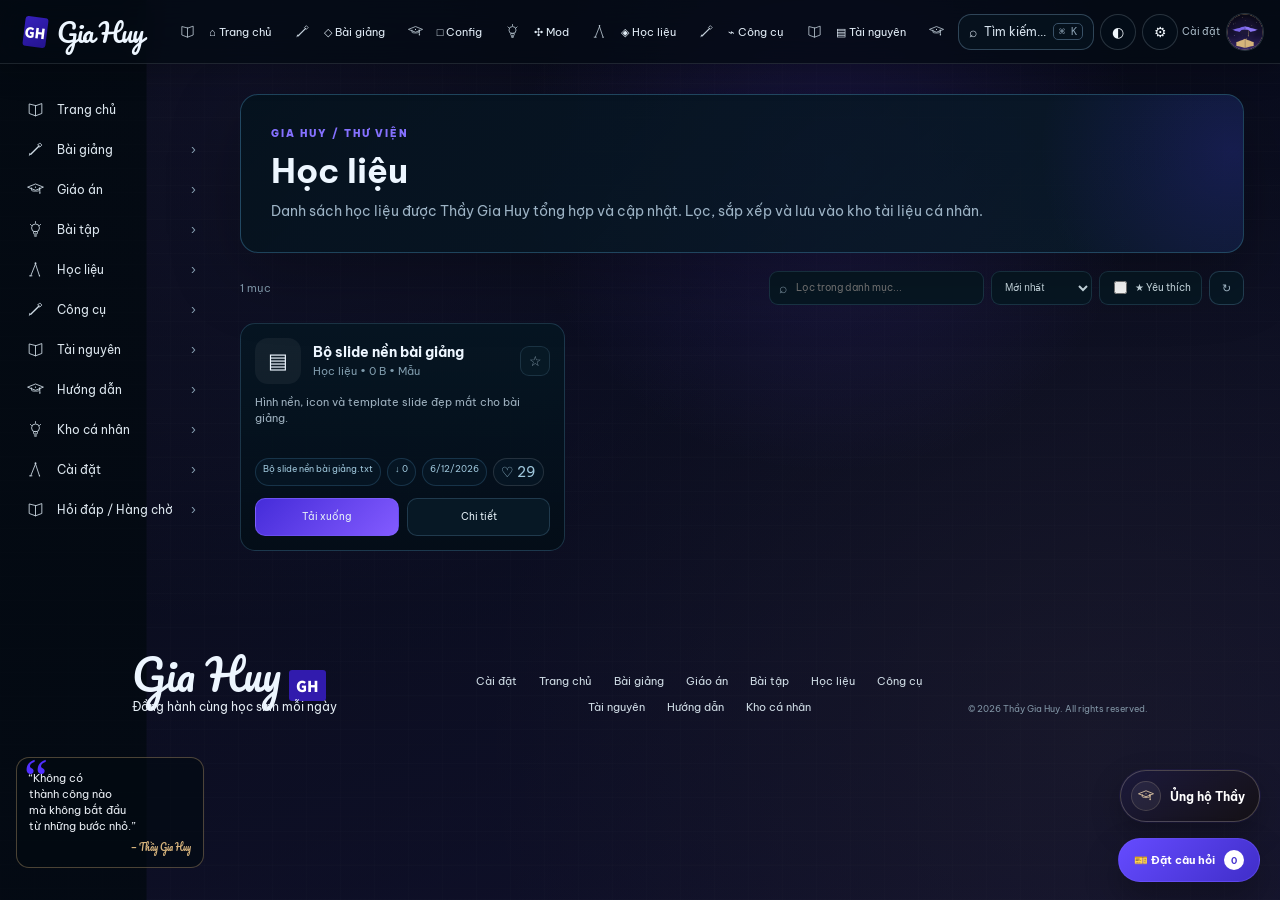
==== commit cd6493b2: "Add files via upload" ====
--- a/assets.html
+++ b/assets.html
@@ -1,455 +1,3 @@
-<!DOCTYPE html>
-<html lang="vi">
- <head>
-  <meta charset="utf-8"/>
-  <meta content="width=device-width,initial-scale=1" name="viewport"/>
-  <title>
-   Thầy Gia Huy — Học cùng Gia Huy
-  </title>
-  <meta content="Thầy Gia Huy — Bài giảng, giáo án, tài liệu và hướng dẫn học tập" name="description"/>
-  <link href="assets/favicon.svg" rel="icon"/>
-  <link href="https://fonts.googleapis.com" rel="preconnect"/>
-  <link crossorigin="" href="https://fonts.gstatic.com" rel="preconnect"/>
-  <link href="https://fonts.googleapis.com/css2?family=Be+Vietnam+Pro:wght@400;500;600;700;800&amp;family=Noto+Sans+JP:wght@500;700;900&amp;family=Pacifico&amp;display=swap" rel="stylesheet"/>
-  <link href="css/style.css" rel="stylesheet"/>
- </head>
- <body>
-  <div class="page-bg">
-  </div>
-  <div class="page-overlay">
-  </div>
-  <div class="petal-layer">
-  </div>
-  <header class="topbar">
-   <a class="brand" href="index.html">
-    <span class="brand-mark">
-     GH
-    </span>
-    <span class="brand-word">
-     Gia Huy
-    </span>
-   </a>
-   <nav class="topnav">
-    <a data-tooltip="Trang chủ" href="index.html">
-     ⌂
-    </a>
-    <a data-tooltip="Bài giảng" href="plugins.html">
-     ◇
-    </a>
-    <a data-tooltip="Giáo án" href="config.html">
-     □
-    </a>
-    <a data-tooltip="Bài tập" href="mods.html">
-     ✣
-    </a>
-    <a data-tooltip="Học liệu" href="assets.html">
-     ◈
-    </a>
-    <a data-tooltip="Công cụ" href="tools.html">
-     ⌁
-    </a>
-    <a data-tooltip="Tài nguyên" href="resources.html">
-     ▤
-    </a>
-    <a data-tooltip="Hướng dẫn" href="guide.html">
-     ▥
-    </a>
-    <a data-tooltip="Kho cá nhân" href="my-library.html">
-     ♡
-    </a>
-    <a data-open-ticket-nav="" data-tooltip="Hỏi đáp" href="#">
-     🎫
-    </a>
-   </nav>
-   <div class="top-actions">
-    <button class="search-pill" id="searchOpen">
-     ⌕
-     <span>
-      Tìm kiếm...
-     </span>
-     <kbd>
-      ⌘ K
-     </kbd>
-    </button>
-    <button class="icon-btn" id="themeToggle">
-     ◐
-    </button>
-    <button aria-label="Cài đặt" class="icon-btn settings-trigger" id="adminOpen">
-     ⚙
-    </button>
-    <span class="settings-label">
-     Cài đặt
-    </span>
-    <button class="mini-avatar" id="avatarBtn">
-     <img alt="Avatar" src="assets/images/avatar.gif"/>
-    </button>
-   </div>
-  </header>
-  <aside class="sidebar">
-   <div class="side-inner">
-    <a class="side-item" href="index.html">
-     <span class="side-icon">
-      ⌂
-     </span>
-     <span>
-      Trang chủ
-     </span>
-    </a>
-    <a class="side-item" href="plugins.html">
-     <span class="side-icon">
-      ◇
-     </span>
-     <span>
-      Bài giảng
-     </span>
-     <span class="chev">
-      ›
-     </span>
-    </a>
-    <a class="side-item" href="config.html">
-     <span class="side-icon">
-      □
-     </span>
-     <span>
-      Giáo án
-     </span>
-     <span class="chev">
-      ›
-     </span>
-    </a>
-    <a class="side-item" href="mods.html">
-     <span class="side-icon">
-      ✣
-     </span>
-     <span>
-      Bài tập
-     </span>
-     <span class="chev">
-      ›
-     </span>
-    </a>
-    <a class="side-item" href="assets.html">
-     <span class="side-icon">
-      ◈
-     </span>
-     <span>
-      Học liệu
-     </span>
-     <span class="chev">
-      ›
-     </span>
-    </a>
-    <a class="side-item" href="tools.html">
-     <span class="side-icon">
-      ⌁
-     </span>
-     <span>
-      Công cụ
-     </span>
-     <span class="chev">
-      ›
-     </span>
-    </a>
-    <a class="side-item" href="resources.html">
-     <span class="side-icon">
-      ▤
-     </span>
-     <span>
-      Tài nguyên
-     </span>
-     <span class="chev">
-      ›
-     </span>
-    </a>
-    <a class="side-item" href="guide.html">
-     <span class="side-icon">
-      ▥
-     </span>
-     <span>
-      Hướng dẫn
-     </span>
-     <span class="chev">
-      ›
-     </span>
-    </a>
-    <a class="side-item" href="my-library.html">
-     <span class="side-icon">
-      ♡
-     </span>
-     <span>
-      Kho cá nhân
-     </span>
-     <span class="chev">
-      ›
-     </span>
-    </a>
-    <a class="side-item settings-side-link" data-open-settings="" href="#">
-     <span class="side-icon">
-      ⚙
-     </span>
-     <span>
-      Cài đặt
-     </span>
-     <span class="chev">
-      ›
-     </span>
-    </a>
-    <a class="side-item ticket-side-link" data-open-ticket-nav="" href="#">
-     <span class="side-icon">
-      🎫
-     </span>
-     <span>
-      Hỏi đáp / Hàng chờ
-     </span>
-     <span class="chev">
-      ›
-     </span>
-    </a>
-    <div class="side-quote">
-     “Không có
-     <br/>
-     thành công nào
-     <br/>
-     mà không bắt đầu
-     <br/>
-     từ những bước nhỏ.”
-     <small>
-      — Thầy Gia Huy
-     </small>
-    </div>
-   </div>
-  </aside>
-  <main class="content">
-   <div class="page-shell" data-cat="assets" id="catalogRoot">
-    <section class="page-hero">
-     <span class="page-hero-kicker">
-      Gia Huy / thư viện
-     </span>
-     <h1 id="catTitle">
-      Học liệu
-     </h1>
-     <p id="catDesc">
-      Hình ảnh, template slide, âm thanh và học liệu trực quan cho bài giảng.
-     </p>
-    </section>
-    <div class="page-toolbar">
-     <div class="count" id="catCount">
-      Đang tải...
-     </div>
-     <div class="catalog-tools">
-      <label class="catalog-search">
-       <span>
-        ⌕
-       </span>
-       <input id="catalogSearch" placeholder="Lọc trong danh mục..."/>
-      </label>
-      <select class="catalog-select" id="catalogSort">
-       <option value="new">
-        Mới nhất
-       </option>
-       <option value="downloads">
-        Nhiều lượt tải
-       </option>
-       <option value="name">
-        Tên A → Z
-       </option>
-      </select>
-      <label class="fav-filter">
-       <input id="onlyFav" type="checkbox"/>
-       ★ Yêu thích
-      </label>
-      <button class="filter-btn" id="refreshCatalog">
-       ↻
-      </button>
-     </div>
-    </div>
-    <div class="resource-cards" id="catalogList">
-    </div>
-   </div>
-  </main>
-  <footer class="footer shell">
-   <div class="footer-brand">
-    <span class="script">
-     Gia Huy
-    </span>
-    <span class="seal">
-     GH
-    </span>
-    <p>
-     Đồng hành cùng học sinh mỗi ngày
-    </p>
-   </div>
-   <div class="footer-nav">
-    <a data-open-settings="" href="#">
-     Cài đặt
-    </a>
-    <a href="index.html">
-     Trang chủ
-    </a>
-    <a href="plugins.html">
-     Bài giảng
-    </a>
-    <a href="config.html">
-     Giáo án
-    </a>
-    <a href="mods.html">
-     Bài tập
-    </a>
-    <a href="assets.html">
-     Học liệu
-    </a>
-    <a href="tools.html">
-     Công cụ
-    </a>
-    <a href="resources.html">
-     Tài nguyên
-    </a>
-    <a href="guide.html">
-     Hướng dẫn
-    </a>
-    <a href="my-library.html">
-     Kho cá nhân
-    </a>
-   </div>
-   <small>
-    © 2026 Thầy Gia Huy. All rights reserved.
-   </small>
-  </footer>
-  <div aria-hidden="true" class="search-modal" id="searchModal">
-   <div class="search-box">
-    <button class="close" id="searchClose">
-     ×
-    </button>
-    <div class="modal-heading">
-     <span class="modal-kicker">
-      SEARCH
-     </span>
-     <b>
-      Tìm kiếm tài nguyên
-     </b>
-     <small>
-      Tìm trong toàn bộ thư viện đã upload
-     </small>
-    </div>
-    <div class="search-input">
-     <span>
-      ⌕
-     </span>
-     <input autocomplete="off" id="searchInput" placeholder="Tên file, tiêu đề, danh mục..."/>
-    </div>
-    <div class="search-results" id="searchResults">
-    </div>
-   </div>
-  </div>
-  <div aria-hidden="true" class="admin-modal" id="adminModal">
-   <div class="admin-box">
-    <button class="btn-admin-expand" id="btnAdminExpand" title="Phóng to">
-     ⛶
-    </button>
-    <button class="close" id="adminClose">
-     ×
-    </button>
-    <div class="modal-heading">
-     <span class="modal-kicker">
-      ADMIN CENTER
-     </span>
-     <b>
-      Quản trị website
-     </b>
-     <small>
-      Đổi avatar, upload tài nguyên, quản lý danh sách và nhạc.
-     </small>
-    </div>
-    <form class="admin-form" id="adminForm">
-     <label>
-      Mật khẩu quản trị
-      <input id="adminPassword" placeholder="Nhập mật khẩu" type="password"/>
-     </label>
-     <button class="primary-btn" type="submit">
-      Đăng nhập Admin
-     </button>
-     <p class="admin-note">
-      Bản tĩnh: quyền này chỉ bảo vệ giao diện trên trình duyệt hiện tại.
-     </p>
-    </form>
-    <div class="admin-loader hidden" id="adminLoader">
-     <div class="admin-spinner-ring">
-      <span class="admin-spinner-mark">
-       GH
-      </span>
-     </div>
-     <p>
-      Đang tải bảng quản trị...
-     </p>
-     <div class="admin-loader-bar">
-      <i id="adminLoaderBar">
-      </i>
-     </div>
-     <small>
-      Xác thực &amp; chuẩn bị dữ liệu
-     </small>
-    </div>
-    <div class="hidden" id="adminPanel">
-     <div class="admin-profile-card">
-      <div class="admin-avatar-preview">
-       <img alt="Avatar" src="assets/images/avatar.gif"/>
-      </div>
-      <div>
-       <b>
-        Thầy Gia Huy
-       </b>
-       <small>
-        Quản lý profile &amp; thư viện
-       </small>
-      </div>
-      <span class="admin-badge">
-       ADMIN
-      </span>
-     </div>
-     <div class="admin-actions">
-      <button class="primary-btn" id="changeAvatarBtn">
-       Đổi ảnh đại diện
-      </button>
-      <button class="secondary-btn" id="resetAvatarBtn">
-       Khôi phục avatar
-      </button>
-      <button class="secondary-btn" id="logoutAdmin">
-       Đăng xuất
-      </button>
-      <input accept="image/*" hidden="" id="avatarInput" type="file"/>
-     </div>
-     <div class="admin-tabs">
-      <button class="admin-tab active" data-admin-tab="upload">
-       Upload
-      </button>
-      <button class="admin-tab" data-admin-tab="library">
-       Thư viện
-      </button>
-      <button class="admin-tab" data-admin-tab="music">
-       Nhạc
-      </button>
-      <button class="admin-tab" data-admin-tab="stats">
-       Thống kê
-      </button>
-     </div>
-     <div id="adminWorkspace">
-     </div>
-    </div>
-   </div>
-  </div>
-  <div class="toast" id="toast">
-  </div>
-  <div class="scroll-progress" id="scrollProgress">
-  </div>
-  <button class="back-top" id="backTop">
-   ↑
-  </button>
-  <script src="js/ticket-center.js">
-  </script>
-  <script src="js/script.js">
-  </script>
-  <script>
-   document.querySelector('#refreshCatalog')?.addEventListener('click',()=>location.reload())
-  </script>
- </body>
-</html>
+<!doctype html><html lang="vi"><head><meta charset="utf-8"><meta name="viewport" content="width=device-width,initial-scale=1"><title>Thầy Gia Huy — Học cùng Gia Huy</title><meta name="description" content="Thầy Gia Huy — Bài giảng, giáo án, tài liệu và hướng dẫn học tập"><link rel="icon" href="assets/favicon.svg"><link rel="preconnect" href="https://fonts.googleapis.com"><link rel="preconnect" href="https://fonts.gstatic.com" crossorigin><link href="https://fonts.googleapis.com/css2?family=Be+Vietnam+Pro:wght@400;500;600;700;800&family=Noto+Sans+JP:wght@500;700;900&family=Pacifico&display=swap" rel="stylesheet"><link rel="stylesheet" href="css/style.css"></head><body><div class="page-bg"></div><div class="page-overlay"></div><div class="petal-layer"></div><header class="topbar"><a class="brand" href="index.html"><span class="brand-mark">GH</span><span class="brand-word">Gia Huy</span></a><nav class="topnav"><a href="index.html">⌂ Trang chủ</a><a href="plugins.html">◇ Bài giảng</a><a href="config.html">□ Config</a><a href="mods.html">✣ Mod</a><a href="assets.html">◈ Học liệu</a><a href="tools.html">⌁ Công cụ</a><a href="resources.html">▤ Tài nguyên</a><a href="guide.html">▥ Hướng dẫn</a><a href="my-library.html">♡ Kho cá nhân</a><a href="#" data-open-ticket-nav>🎫 Hỏi đáp</a></nav><div class="top-actions"><button class="search-pill" id="searchOpen">⌕ <span>Tìm kiếm...</span><kbd>⌘ K</kbd></button><button class="icon-btn" id="themeToggle">◐</button><button class="icon-btn settings-trigger" id="adminOpen" aria-label="Cài đặt">⚙</button><span class="settings-label">Cài đặt</span><button class="mini-avatar" id="avatarBtn"><img src="assets/images/avatar.gif" alt="Avatar"></button></div></header><aside class="sidebar"><div class="side-inner"><a class="side-item" href="index.html"><span class="side-icon">⌂</span><span>Trang chủ</span></a><a class="side-item" href="plugins.html"><span class="side-icon">◇</span><span>Bài giảng</span><span class="chev">›</span></a><a class="side-item" href="config.html"><span class="side-icon">□</span><span>Giáo án</span><span class="chev">›</span></a><a class="side-item" href="mods.html"><span class="side-icon">✣</span><span>Bài tập</span><span class="chev">›</span></a><a class="side-item" href="assets.html"><span class="side-icon">◈</span><span>Học liệu</span><span class="chev">›</span></a><a class="side-item" href="tools.html"><span class="side-icon">⌁</span><span>Công cụ</span><span class="chev">›</span></a><a class="side-item" href="resources.html"><span class="side-icon">▤</span><span>Tài nguyên</span><span class="chev">›</span></a><a class="side-item" href="guide.html"><span class="side-icon">▥</span><span>Hướng dẫn</span><span class="chev">›</span></a><a class="side-item" href="my-library.html"><span class="side-icon">♡</span><span>Kho cá nhân</span><span class="chev">›</span></a><a class="side-item settings-side-link" href="#" data-open-settings><span class="side-icon">⚙</span><span>Cài đặt</span><span class="chev">›</span></a><a class="side-item ticket-side-link" href="#" data-open-ticket-nav><span class="side-icon">🎫</span><span>Hỏi đáp / Hàng chờ</span><span class="chev">›</span></a><div class="side-quote">“Không có<br>thành công nào<br>mà không bắt đầu<br>từ những bước nhỏ.”<small>— Thầy Gia Huy</small></div></div></aside><main class="content"><div class="page-shell" id="catalogRoot" data-cat="assets"><section class="page-hero"><span class="page-hero-kicker">Gia Huy / thư viện</span><h1 id="catTitle">Học liệu</h1><p id="catDesc">Hình ảnh, template slide, âm thanh và học liệu trực quan cho bài giảng.</p></section><div class="page-toolbar"><div class="count" id="catCount">Đang tải...</div><div class="catalog-tools"><label class="catalog-search"><span>⌕</span><input id="catalogSearch" placeholder="Lọc trong danh mục..."></label><select id="catalogSort" class="catalog-select"><option value="new">Mới nhất</option><option value="downloads">Nhiều lượt tải</option><option value="name">Tên A → Z</option></select><label class="fav-filter"><input id="onlyFav" type="checkbox"> ★ Yêu thích</label><button class="filter-btn" id="refreshCatalog">↻</button></div></div><div class="resource-cards" id="catalogList"></div></div></main><footer class="footer shell"><div class="footer-brand"><span class="script">Gia Huy</span><span class="seal">GH</span><p>Đồng hành cùng học sinh mỗi ngày</p></div><div class="footer-nav"><a href="#" data-open-settings>Cài đặt</a><a href="index.html">Trang chủ</a><a href="plugins.html">Bài giảng</a><a href="config.html">Giáo án</a><a href="mods.html">Bài tập</a><a href="assets.html">Học liệu</a><a href="tools.html">Công cụ</a><a href="resources.html">Tài nguyên</a><a href="guide.html">Hướng dẫn</a><a href="my-library.html">Kho cá nhân</a></div><small>© 2026 Thầy Gia Huy. All rights reserved.</small></footer><div class="search-modal" id="searchModal" aria-hidden="true"><div class="search-box"><button class="close" id="searchClose">×</button><div class="modal-heading"><span class="modal-kicker">SEARCH</span><b>Tìm kiếm tài nguyên</b><small>Tìm trong toàn bộ thư viện đã upload</small></div><div class="search-input"><span>⌕</span><input id="searchInput" placeholder="Tên file, tiêu đề, danh mục..." autocomplete="off"></div><div class="search-results" id="searchResults"></div></div></div>
+<div class="admin-modal" id="adminModal" aria-hidden="true"><div class="admin-box"><button class="close" id="adminClose">×</button><div class="modal-heading"><span class="modal-kicker">ADMIN CENTER</span><b>Quản trị website</b><small>Đổi avatar, upload tài nguyên, quản lý danh sách và nhạc.</small></div><form class="admin-form" id="adminForm"><label>Mật khẩu quản trị<input id="adminPassword" type="password" placeholder="Nhập mật khẩu"></label><button class="primary-btn" type="submit">Đăng nhập Admin</button><p class="admin-note">Bản tĩnh: quyền này chỉ bảo vệ giao diện trên trình duyệt hiện tại.</p></form><div class="admin-loader hidden" id="adminLoader"><div class="admin-spinner-ring"><span class="admin-spinner-mark">GH</span></div><p>Đang tải bảng quản trị...</p><div class="admin-loader-bar"><i id="adminLoaderBar"></i></div><small>Xác thực & chuẩn bị dữ liệu</small></div><div class="hidden" id="adminPanel"><div class="admin-profile-card"><div class="admin-avatar-preview"><img src="assets/images/avatar.gif" alt="Avatar"></div><div><b>Thầy Gia Huy</b><small>Quản lý profile & thư viện</small></div><span class="admin-badge">ADMIN</span></div><div class="admin-actions"><button class="primary-btn" id="changeAvatarBtn">Đổi ảnh đại diện</button><button class="secondary-btn" id="resetAvatarBtn">Khôi phục avatar</button><button class="secondary-btn" id="logoutAdmin">Đăng xuất</button><input id="avatarInput" type="file" accept="image/*" hidden></div><div class="admin-tabs"><button class="admin-tab active" data-admin-tab="upload">Upload</button><button class="admin-tab" data-admin-tab="library">Thư viện</button><button class="admin-tab" data-admin-tab="music">Nhạc</button><button class="admin-tab" data-admin-tab="stats">Thống kê</button></div><div id="adminWorkspace"></div></div></div></div>
+<div class="toast" id="toast"></div><div class="scroll-progress" id="scrollProgress"></div><button class="back-top" id="backTop">↑</button><script src="js/ticket-center.js"></script><script src="js/script.js"></script><script>document.querySelector('#refreshCatalog')?.addEventListener('click',()=>location.reload())</script></body></html>
--- a/css/style.css
+++ b/css/style.css
@@ -1,4301 +1,430 @@
-:root{
---bg:#040a12;
---panel:rgba(4,15,27,.88);
---panel2:rgba(3,17,29,.94);
---line:rgba(95,183,239,.28);
---line2:rgba(106,72,255,.65);
---text:#edf6ff;
---muted:#9fb4c8;
---red:#4324ff;
---red2:#735be9;
---blue:#0ea7ff;
---cyan:#12d8f2;
---gold:#f3b44f;
---purple:#9d86ff;
---green:#55e9b1}
-*{
-box-sizing:border-box}
-html{
-scroll-behavior:smooth}
-body{
-margin:0;
-background:var(--bg);
-color:var(--text);
-font-family:'Be Vietnam Pro',sans-serif;
-font-size:14px;
-min-height:100vh}
-.page-bg{
-position:fixed;
-inset:0;
-background:radial-gradient(circle at 20% 8%,rgba(122,101,230,.16),transparent 42%),radial-gradient(circle at 85% 82%,rgba(214,180,123,.10),transparent 46%),repeating-linear-gradient(0deg,rgba(255,255,255,.025) 0 1px,transparent 1px 34px),repeating-linear-gradient(90deg,rgba(255,255,255,.02) 0 1px,transparent 1px 34px),linear-gradient(160deg,#0a0916 0%,#141230 46%,#20194a 100%);
-z-index:-3}
-.page-overlay{
-position:fixed;
-inset:0;
-background:radial-gradient(circle at 65% 18%,rgba(110,74,255,.16),transparent 28%),linear-gradient(90deg,rgba(2,9,16,.92) 0 11.4%,rgba(2,9,16,.52) 11.5% 100%);
-z-index:-2}
-.petal-layer{
-pointer-events:none;
-position:fixed;
-inset:0;
-overflow:hidden;
-z-index:20}
-.petal{
-position:absolute;
-top:-30px;
-width:10px;
-height:7px;
-background:#7d79ff;
-border-radius:8px 0 8px 0;
-box-shadow:0 0 8px rgba(81,68,255,.6);
-animation:fall linear infinite}
-@keyframes fall{
-to{
-transform:translate3d(var(--x),110vh,0) rotate(720deg);
-opacity:.1}
-}
-a{
-color:inherit;
-text-decoration:none}
-button{
-font:inherit}
-.topbar{
-position:fixed;
-left:0;
-right:0;
-top:0;
-height:72px;
-padding:0 22px 0 34px;
-display:flex;
-align-items:center;
-gap:25px;
-background:rgba(3,10,17,.82);
-border-bottom:1px solid rgba(151,182,209,.15);
-backdrop-filter:blur(16px);
-z-index:30}
-.brand{
-width:180px;
-display:flex;
-align-items:center;
-gap:10px}
-.brand-word,.script{
-font-family:'Pacifico',cursive}
-.brand-word{
-font-size:31px;
-letter-spacing:-1px}
-.brand-mark{
-font-family:'Noto Sans JP';
-font-weight:900;
-background:#3017ba;
-color:#fff;
-width:26px;
-height:35px;
-display:grid;
-place-items:center;
-border-radius:3px;
-transform:rotate(7deg);
-font-size:14px}
-.topnav{
-display:flex;
-gap:7px;
-flex:1}
-.topnav a{
-padding:13px 14px;
-border:1px solid transparent;
-border-radius:12px;
-color:#e2edf7;
-white-space:nowrap}
-.topnav a span{
-opacity:.95;
-margin-right:7px}
-.topnav a.active,.topnav a:hover{
-background:linear-gradient(180deg,rgba(104,67,255,.23),rgba(104,67,255,.08));
-border-color:rgba(104,67,255,.55);
-box-shadow:inset 0 0 20px rgba(86,44,255,.06)}
-.top-actions{
-display:flex;
-align-items:center;
-gap:9px}
-.search-pill{
-min-width:155px;
-display:flex;
-align-items:center;
-gap:7px;
-background:#071520;
-border:1px solid rgba(129,171,201,.34);
-color:#d7e3ee;
-border-radius:18px;
-padding:10px 12px}
-.search-pill span{
-font-size:12px;
-flex:1;
-text-align:left}
-.search-pill kbd{
-font-size:10px;
-border:1px solid #385066;
-padding:2px 5px;
-border-radius:5px;
-color:#8ca2b4}
-.icon-btn,.mini-avatar{
-width:40px;
-height:40px;
-border-radius:50%;
-border:1px solid rgba(129,171,201,.3);
-background:#06131f;
-color:#f0f6fc;
-display:grid;
-place-items:center}
-.mini-avatar{
-padding:0;
-overflow:hidden}
-.mini-avatar img{
-width:100%;
-height:100%;
-object-fit:cover}
-.sidebar{
-position:fixed;
-left:0;
-top:72px;
-bottom:0;
-width:230px;
-padding:24px 14px;
-z-index:25}
-.side-inner{
-height:100%;
-position:relative}
-.side-item{
-display:flex;
-align-items:center;
-gap:11px;
-padding:13px 13px;
-margin:3px 0;
-border-radius:11px;
-color:#dbe5ed}
-.side-item.active,.side-item:hover{
-background:linear-gradient(90deg,rgba(53,25,194,.32),rgba(53,25,194,.08));
-border:1px solid rgba(89,58,255,.5)}
-.side-icon{
-width:24px;
-text-align:center;
-font-size:18px}
-.chev{
-margin-left:auto;
-color:#88a0b2}
-.side-quote{
-position:absolute;
-bottom:20px;
-left:2px;
-right:2px;
-border:1px solid rgba(83,52,255,.8);
-border-radius:8px;
-padding:20px 17px 16px;
-background:rgba(2,10,18,.72);
-line-height:1.7;
-color:#e9eef4}
-.side-quote:before{
-content:'“';
-position:absolute;
-top:-18px;
-left:7px;
-font-size:54px;
-color:#5130ff;
-font-family:Georgia}
-.side-quote small{
-display:block;
-text-align:right;
-margin-top:6px;
-font-family:'Pacifico',cursive;
-color:#6f59ef}
-.content{
-margin-left:230px;
-padding-top:93px;
-padding-right:17px}
-.shell{
-width:min(1085px,calc(100vw - 252px));
-margin:0 auto}
-.hero{
-height:370px;
-position:relative;
-border:1px solid rgba(113,174,218,.31);
-border-radius:16px;
-overflow:hidden;
-background:radial-gradient(circle at 78% 15%,rgba(122,101,230,.35),transparent 40%),radial-gradient(circle at 15% 85%,rgba(214,180,123,.14),transparent 45%),repeating-linear-gradient(100deg,rgba(255,255,255,.02) 0 2px,transparent 2px 40px),linear-gradient(115deg,#0b0a1c 0%,#171335 55%,#241c52 100%)}
-.hero:after{
-content:'';
-position:absolute;
-inset:0;
-background:linear-gradient(90deg,rgba(4,11,18,.6),transparent 48%,rgba(4,11,18,.22));
-pointer-events:none}
-.hero-profile{
-position:absolute;
-left:28px;
-top:70px;
-display:flex;
-align-items:center;
-gap:24px;
-z-index:2}
-.avatar-ring{
-border:0;
-background:none;
-padding:0;
-width:180px;
-height:180px;
-border-radius:50%;
-overflow:hidden;
-box-shadow:0 0 0 4px rgba(67,36,255,.82),0 0 0 7px rgba(5,12,19,.95),0 0 36px rgba(74,40,255,.35);
-cursor:pointer}
-.avatar-ring img{
-width:100%;
-height:100%;
-object-fit:cover}
-.hero-copy{
-padding-top:16px}
-.hero-name{
-display:flex;
-align-items:center;
-gap:12px}
-.script{
-font-size:55px;
-line-height:1}
-.seal{
-background:#311bad;
-color:#fff;
-font-family:'Noto Sans JP';
-font-weight:900;
-padding:5px 7px;
-border-radius:3px;
-transform:rotate(-6deg);
-font-size:15px}
-.hero-role{
-font-weight:700;
-font-size:16px;
-margin:9px 0 9px}
-.hero-copy p{
-color:#e0ebf3;
-line-height:1.7;
-margin:0}
-.socials{
-display:flex;
-gap:24px;
-margin-top:19px;
-font-size:23px}
-.clock-card{
-position:absolute;
-right:18px;
-top:70px;
-z-index:3;
-text-align:right;
-padding-right:38px}
-.jp-vertical{
-position:absolute;
-right:0;
-top:3px;
-font-family:'Noto Sans JP';
-font-weight:900;
-writing-mode:vertical-rl;
-letter-spacing:2px;
-font-size:22px;
-color:#fff;
-text-shadow:0 4px 14px #000}
-.time{
-font-size:24px;
-font-weight:700}
-.date{
-font-size:12px;
-color:#e6edf4;
-margin-top:4px}
-.weather{
-margin-top:11px;
-display:flex;
-gap:10px;
-align-items:center;
-justify-content:flex-end;
-color:#e6edf4}
-.weather span{
-font-size:23px}
-.weather strong{
-font-size:18px}
-.hero-stats{
-position:absolute;
-left:53%;
-right:24px;
-bottom:24px;
-z-index:4;
-height:76px;
-border:1px solid rgba(110,167,211,.38);
-background:rgba(1,10,19,.77);
-backdrop-filter:blur(12px);
-border-radius:12px;
-display:grid;
-grid-template-columns:repeat(4,1fr)}
-.hero-stats>div{
-display:flex;
-flex-direction:column;
-justify-content:center;
-align-items:center;
-gap:1px;
-border-right:1px solid rgba(110,167,211,.16)}
-.hero-stats>div:last-child{
-border:0}
-.hero-stats strong{
-font-size:16px}
-.hero-stats span{
-font-size:10px;
-color:#90a6b7}
-.hero-stats .online i{
-width:10px;
-height:10px;
-border-radius:50%;
-background:#31efb0;
-box-shadow:0 0 10px #31efb0;
-margin-bottom:2px}
-.intro{
-margin-top:16px;
-display:grid;
-grid-template-columns:1.02fr 1.48fr;
-gap:14px;
-padding:21px 20px;
-border:1px solid rgba(75,41,255,.58);
-border-radius:13px;
-background:radial-gradient(circle at 90% 0%,rgba(122,101,230,.22),transparent 50%),linear-gradient(100deg,#070914 0%,#0f1226 55%,#171a3a 100%)}
-.intro-copy h2,.section-head h2{
-font-size:20px;
-margin:0 0 7px}
-.intro-copy h2 span{
-color:#4f2fff}
-.intro-copy p{
-color:#d8e3ec;
-line-height:1.64;
-margin:7px 0}
-.signature{
-font-family:'Pacifico',cursive;
-font-size:35px;
-color:#5235ff;
-margin-top:3px;
-transform:rotate(-8deg)}
-.category-grid{
-display:grid;
-grid-template-columns:repeat(5,1fr);
-gap:10px}
-.cat-card{
-position:relative;
-padding:18px 12px 12px;
-border-radius:9px;
-min-height:145px;
-display:flex;
-flex-direction:column;
-align-items:center;
-text-align:center;
-overflow:hidden}
-.cat-card:before{
-content:'';
-position:absolute;
-inset:0;
-background:linear-gradient(180deg,rgba(255,255,255,.03),transparent)}
-.cat-card.red{
-border:1px solid #4331b3;
-background:linear-gradient(180deg,rgba(51,31,163,.43),rgba(24,13,18,.65))}
-.cat-card.blue{
-border:1px solid #1484c2;
-background:linear-gradient(180deg,rgba(11,79,126,.4),rgba(8,24,35,.7))}
-.cat-card.cyan{
-border:1px solid #097ea4;
-background:linear-gradient(180deg,rgba(8,68,94,.42),rgba(7,21,31,.7))}
-.cat-card.gold{
-border:1px solid #8f6a3d;
-background:linear-gradient(180deg,rgba(103,75,34,.36),rgba(28,22,16,.75))}
-.cat-card.purple{
-border:1px solid #6655a1;
-background:linear-gradient(180deg,rgba(67,45,117,.32),rgba(12,10,24,.75))}
-.cat-icon{
-font-size:28px;
-width:53px;
-height:53px;
-border-radius:50%;
-display:grid;
-place-items:center;
-background:rgba(0,0,0,.22);
-margin-bottom:9px}
-.cat-card b{
-font-size:14px}
-.cat-card small{
-font-size:9px;
-color:#9fb4c5;
-margin-top:5px;
-line-height:1.4}
-.cat-card em{
-font-style:normal;
-margin-top:auto;
-border:1px solid rgba(255,255,255,.24);
-border-radius:50%;
-width:24px;
-height:24px;
-display:grid;
-place-items:center}
-.section{
-margin-top:16px;
-background:linear-gradient(180deg,rgba(2,13,22,.94),rgba(3,11,19,.92));
-border:1px solid rgba(60,153,209,.4);
-border-radius:13px;
-padding:18px 19px}
-.section-head{
-display:flex;
-align-items:center;
-justify-content:space-between;
-margin-bottom:12px}
-.section-head h2{
-font-size:19px}
-.section-head h2:first-letter{
-color:#4d2dff}
-.section-head p{
-margin:2px 0 0;
-color:#9db0c0;
-font-size:11px}
-.section-head>a{
-font-size:12px}
-.skill-grid{
-display:grid;
-grid-template-columns:repeat(5,1fr);
-gap:11px}
-.skill{
-min-height:102px;
-border:1px solid rgba(72,140,184,.38);
-border-radius:8px;
-background:rgba(5,19,31,.86);
-padding:13px;
-display:flex;
-align-items:flex-start;
-gap:10px}
-.skill-icon{
-width:42px;
-height:42px;
-border-radius:8px;
-display:grid;
-place-items:center;
-font-weight:900;
-font-size:17px;
-color:#fff;
-flex:0 0 42px}
-.skill-icon.js{
-background:#f5cd1d;
-color:#111}
-.skill-icon.node{
-background:#27ad62}
-.skill-icon.php{
-background:#7775d9}
-.skill-icon.html{
-background:#8939f3}
-.skill-icon.git{
-background:#6e42ee}
-.skill-info{
-display:flex;
-flex-direction:column;
-min-width:0;
-flex:1}
-.skill-info b{
-font-size:12px}
-.skill-info small{
-font-size:10px;
-color:#a5b4c2;
-margin-top:2px}
-.meter{
-height:7px;
-margin-top:14px;
-background:#143143;
-border-radius:20px;
-overflow:hidden}
-.meter i{
-display:block;
-height:100%;
-background:linear-gradient(90deg,#ffbf39,#35dbba);
-border-radius:20px}
-.skill>strong{
-align-self:flex-end;
-font-size:10px;
-color:#dbe8f1}
-.plugin-grid{
-display:grid;
-grid-template-columns:repeat(4,1fr);
-gap:11px}
-.plugin{
-padding:15px;
-border:1px solid rgba(72,140,184,.37);
-border-radius:8px;
-background:rgba(5,18,29,.9)}
-.plugin-top{
-display:flex;
-gap:10px;
-align-items:flex-start}
-.picon{
-width:41px;
-height:41px;
-border-radius:8px;
-display:grid;
-place-items:center;
-color:#fff;
-font-size:22px}
-.picon.green{
-background:#20b275}
-.picon.blue{
-background:#127cd0}
-.picon.purple{
-background:#8162f5}
-.picon.gold{
-background:#d8921f}
-.plugin b{
-font-size:13px}
-.tags{
-display:flex;
-gap:5px;
-margin-top:4px}
-.tags span{
-font-size:9px;
-color:#aab8c3;
-background:#173044;
-padding:2px 6px;
-border-radius:5px}
-.plugin p{
-font-size:11px;
-line-height:1.55;
-color:#bfccd8;
-min-height:48px}
-.plugin footer{
-display:flex;
-align-items:center;
-gap:14px;
-font-size:10px;
-color:#b6c5d1}
-.rating{
-color:#f8cd37}
-.plugin footer em{
-margin-left:auto;
-border:1px solid #496276;
-border-radius:50%;
-width:23px;
-height:23px;
-display:grid;
-place-items:center;
-font-style:normal}
-.split{
-display:grid;
-grid-template-columns:2fr 1fr;
-gap:14px}
-.resource-list{
-display:grid;
-gap:8px}
-.resource{
-display:flex;
-align-items:center;
-gap:12px;
-padding:9px;
-border:1px solid rgba(66,133,175,.33);
-border-radius:8px;
-background:rgba(7,18,29,.87)}
-.thumb{
-width:95px;
-height:58px;
-border-radius:6px;
-background-size:cover;
-background-position:center}
-.r1{
-background-image:linear-gradient(135deg,#4b3fd6,#241c52)}
-.r2{
-background-image:linear-gradient(135deg,#caa24a,#5a4620)}
-.r3{
-background-image:linear-gradient(135deg,#3d8f7a,#163d34)}
-.resource div{
-flex:1}
-.resource b{
-font-size:12px}
-.resource small{
-display:block;
-font-size:9px;
-color:#5ec8ff;
-margin-top:2px}
-.resource p{
-margin:4px 0 0;
-color:#aabcc9;
-font-size:10px}
-.resource em{
-font-style:normal;
-width:25px;
-height:25px;
-border:1px solid #3f596e;
-border-radius:50%;
-display:grid;
-place-items:center}
-.quick-panel{
-padding-left:2px}
-.quick-panel .section-head{
-margin-bottom:8px}
-.quick-panel>a{
-display:flex;
-align-items:center;
-gap:9px;
-padding:13px 12px;
-border:1px solid rgba(66,133,175,.28);
-border-radius:7px;
-background:rgba(8,20,31,.77);
-margin-bottom:7px}
-.quick-panel>a span{
-width:26px;
-text-align:center}
-.quick-panel>a b{
-margin-left:auto;
-color:#6bcfff}
-.server{
-margin-top:16px;
-display:grid;
-grid-template-columns:1.1fr 2.6fr 1.3fr;
-gap:16px;
-align-items:center;
-border:1px solid rgba(74,39,255,.52);
-border-radius:12px;
-padding:14px 18px;
-background:linear-gradient(90deg,rgba(3,16,26,.97),rgba(6,20,30,.95))}
-.server-title{
-display:flex;
-gap:10px;
-align-items:center}
-.server-title>span{
-font-size:24px;
-color:#4d2eff}
-.server-title h2{
-margin:0;
-font-size:18px}
-.server-title p{
-margin:3px 0 0;
-font-size:10px;
-color:#8fa5b6}
-.server-items{
-display:grid;
-grid-template-columns:repeat(4,1fr);
-gap:7px}
-.server-items>div{
-border:1px solid rgba(68,133,171,.28);
-border-radius:7px;
-padding:9px 8px;
-display:grid;
-grid-template-columns:24px 1fr;
-align-items:center;
-background:#071622}
-.server-items b{
-font-size:10px}
-.server-items small{
-grid-column:2;
-font-size:8px;
-color:#a3b7c5}
-.server-items i{
-display:inline-block;
-width:6px;
-height:6px;
-border-radius:50%;
-background:#1fe6a8}
-.uptime{
-align-self:stretch;
-display:flex;
-flex-direction:column;
-justify-content:center}
-.uptime>div:first-child{
-display:flex;
-justify-content:space-between;
-font-size:10px;
-margin-bottom:7px}
-.uptime>div:first-child span{
-color:#b9cbd5}
-.uptime-bar{
-height:8px;
-background:#14333d;
-border-radius:10px;
-overflow:hidden}
-.uptime-bar i{
-display:block;
-width:99.9%;
-height:100%;
-background:linear-gradient(90deg,#39e3af,#63f2b8);
-border-radius:10px}
-.footer{
-padding:38px 10px 45px;
-display:grid;
-grid-template-columns:1.2fr 2fr auto;
-align-items:end;
-gap:20px}
-.footer-brand .script{
-font-size:42px}
-.footer-brand .seal{
-margin-left:8px}
-.footer-brand p{
-margin:3px 0 0;
-color:#e4edf4;
-font-size:12px}
-.footer-nav{
-display:flex;
-justify-content:center;
-gap:25px;
-font-size:11px;
-color:#d0dde6}
-.footer>small{
-color:#8195a5;
-font-size:9px;
-text-align:right}
-.search-modal{
-position:fixed;
-inset:0;
-background:rgba(1,6,11,.73);
-backdrop-filter:blur(10px);
-display:none;
-place-items:start center;
-padding-top:120px;
-z-index:100}
-.search-modal.open{
-display:grid}
-.search-box{
-width:min(670px,92vw);
-background:#07131f;
-border:1px solid rgba(93,172,222,.38);
-border-radius:12px;
-box-shadow:0 35px 90px rgba(0,0,0,.45);
-padding:14px}
-.close{
-position:absolute;
-right:22px;
-top:18px;
-background:none;
-color:#dbe9f2;
-border:0;
-font-size:28px}
-.search-input{
-display:flex;
-gap:10px;
-align-items:center;
-border:1px solid #345269;
-background:#04101a;
-border-radius:8px;
-padding:11px 13px}
-.search-input input{
-flex:1;
-background:none;
-border:0;
-outline:0;
-color:#fff;
-font-size:14px}
-.search-results{
-margin-top:10px;
-display:grid;
-gap:7px;
-max-height:55vh;
-overflow:auto}
-.result{
-padding:11px;
-border:1px solid rgba(71,132,171,.3);
-border-radius:7px;
-background:#081824}
-.result b{
-font-size:12px}
-.result small{
-display:block;
-color:#7ca6be;
-margin-top:3px}
-@media(max-width:1250px){
-.topnav{
-gap:0}
-.topnav a{
-padding:11px 8px;
-font-size:11px}
-.brand{
-width:130px}
-.sidebar{
-width:205px}
-.content{
-margin-left:205px}
-.shell{
-width:min(1060px,calc(100vw - 225px))}
-.hero-stats{
-left:44%}
-.skill-grid,.plugin-grid{
-grid-template-columns:repeat(2,1fr)}
-.category-grid{
-grid-template-columns:repeat(3,1fr)}
-}
-@media(max-width:960px){
-.topnav{
-display:none}
-.sidebar{
-display:none}
-.content{
-margin-left:0;
-padding-left:12px}
-.shell{
-width:calc(100vw - 24px)}
-.topbar{
-padding:0 14px}
-.brand{
-flex:1}
-.hero{
-height:auto;
-min-height:515px}
-.hero-profile{
-left:22px;
-right:22px;
-top:45px}
-.hero-stats{
-left:22px;
-right:22px;
-bottom:18px}
-.intro{
-grid-template-columns:1fr}
-.category-grid{
-grid-template-columns:repeat(5,1fr)}
-.split{
-grid-template-columns:1fr}
-.server{
-grid-template-columns:1fr}
-.server-items{
-grid-template-columns:repeat(4,1fr)}
-.footer{
-grid-template-columns:1fr}
-.footer-nav{
-justify-content:flex-start;
-flex-wrap:wrap}
-.footer>small{
-text-align:left}
-}
-@media(max-width:650px){
-.search-pill span,.search-pill kbd,.icon-btn{
-display:none}
-.search-pill{
-min-width:42px;
-width:42px;
-padding:0;
-justify-content:center}
-.hero-profile{
-flex-direction:column;
-align-items:flex-start}
-.avatar-ring{
-width:125px;
-height:125px}
-.script{
-font-size:40px}
-.clock-card{
-top:20px;
-right:12px}
-.hero{
-min-height:640px}
-.hero-stats{
-grid-template-columns:repeat(2,1fr);
-height:auto}
-.hero-stats>div{
-min-height:60px}
-.category-grid{
-grid-template-columns:repeat(2,1fr)}
-.skill-grid,.plugin-grid{
-grid-template-columns:1fr}
-.server-items{
-grid-template-columns:repeat(2,1fr)}
-.intro{
-padding:16px}
-.topbar{
-height:62px}
-.content{
-padding-top:75px}
-.side-quote{
-display:none}
-.section{
-padding:15px}
-.resource{
-align-items:flex-start}
-.thumb{
-width:80px;
-height:50px}
-.footer-brand{
-text-align:left}
-}
-
+:root{--bg:#040a12;--panel:rgba(4,15,27,.88);--panel2:rgba(3,17,29,.94);--line:rgba(95,183,239,.28);--line2:rgba(106,72,255,.65);--text:#edf6ff;--muted:#9fb4c8;--red:#4324ff;--red2:#735be9;--blue:#0ea7ff;--cyan:#12d8f2;--gold:#f3b44f;--purple:#9d86ff;--green:#55e9b1}*{box-sizing:border-box}html{scroll-behavior:smooth}body{margin:0;background:var(--bg);color:var(--text);font-family:'Be Vietnam Pro',sans-serif;font-size:14px;min-height:100vh}.page-bg{position:fixed;inset:0;background:radial-gradient(circle at 20% 8%,rgba(122,101,230,.16),transparent 42%),radial-gradient(circle at 85% 82%,rgba(214,180,123,.10),transparent 46%),repeating-linear-gradient(0deg,rgba(255,255,255,.025) 0 1px,transparent 1px 34px),repeating-linear-gradient(90deg,rgba(255,255,255,.02) 0 1px,transparent 1px 34px),linear-gradient(160deg,#0a0916 0%,#141230 46%,#20194a 100%);z-index:-3}.page-overlay{position:fixed;inset:0;background:radial-gradient(circle at 65% 18%,rgba(110,74,255,.16),transparent 28%),linear-gradient(90deg,rgba(2,9,16,.92) 0 11.4%,rgba(2,9,16,.52) 11.5% 100%);z-index:-2}.petal-layer{pointer-events:none;position:fixed;inset:0;overflow:hidden;z-index:20}.petal{position:absolute;top:-30px;width:10px;height:7px;background:#7d79ff;border-radius:8px 0 8px 0;box-shadow:0 0 8px rgba(81,68,255,.6);animation:fall linear infinite}@keyframes fall{to{transform:translate3d(var(--x),110vh,0) rotate(720deg);opacity:.1}}a{color:inherit;text-decoration:none}button{font:inherit}.topbar{position:fixed;left:0;right:0;top:0;height:72px;padding:0 22px 0 34px;display:flex;align-items:center;gap:25px;background:rgba(3,10,17,.82);border-bottom:1px solid rgba(151,182,209,.15);backdrop-filter:blur(16px);z-index:30}.brand{width:180px;display:flex;align-items:center;gap:10px}.brand-word,.script{font-family:'Pacifico',cursive}.brand-word{font-size:31px;letter-spacing:-1px}.brand-mark{font-family:'Noto Sans JP';font-weight:900;background:#3017ba;color:#fff;width:26px;height:35px;display:grid;place-items:center;border-radius:3px;transform:rotate(7deg);font-size:14px}.topnav{display:flex;gap:7px;flex:1}.topnav a{padding:13px 14px;border:1px solid transparent;border-radius:12px;color:#e2edf7;white-space:nowrap}.topnav a span{opacity:.95;margin-right:7px}.topnav a.active,.topnav a:hover{background:linear-gradient(180deg,rgba(104,67,255,.23),rgba(104,67,255,.08));border-color:rgba(104,67,255,.55);box-shadow:inset 0 0 20px rgba(86,44,255,.06)}.top-actions{display:flex;align-items:center;gap:9px}.search-pill{min-width:155px;display:flex;align-items:center;gap:7px;background:#071520;border:1px solid rgba(129,171,201,.34);color:#d7e3ee;border-radius:18px;padding:10px 12px}.search-pill span{font-size:12px;flex:1;text-align:left}.search-pill kbd{font-size:10px;border:1px solid #385066;padding:2px 5px;border-radius:5px;color:#8ca2b4}.icon-btn,.mini-avatar{width:40px;height:40px;border-radius:50%;border:1px solid rgba(129,171,201,.3);background:#06131f;color:#f0f6fc;display:grid;place-items:center}.mini-avatar{padding:0;overflow:hidden}.mini-avatar img{width:100%;height:100%;object-fit:cover}.sidebar{position:fixed;left:0;top:72px;bottom:0;width:230px;padding:24px 14px;z-index:25}.side-inner{height:100%;position:relative}.side-item{display:flex;align-items:center;gap:11px;padding:13px 13px;margin:3px 0;border-radius:11px;color:#dbe5ed}.side-item.active,.side-item:hover{background:linear-gradient(90deg,rgba(53,25,194,.32),rgba(53,25,194,.08));border:1px solid rgba(89,58,255,.5)}.side-icon{width:24px;text-align:center;font-size:18px}.chev{margin-left:auto;color:#88a0b2}.side-quote{position:absolute;bottom:20px;left:2px;right:2px;border:1px solid rgba(83,52,255,.8);border-radius:8px;padding:20px 17px 16px;background:rgba(2,10,18,.72);line-height:1.7;color:#e9eef4}.side-quote:before{content:'“';position:absolute;top:-18px;left:7px;font-size:54px;color:#5130ff;font-family:Georgia}.side-quote small{display:block;text-align:right;margin-top:6px;font-family:'Pacifico',cursive;color:#6f59ef}.content{margin-left:230px;padding-top:93px;padding-right:17px}.shell{width:min(1085px,calc(100vw - 252px));margin:0 auto}.hero{height:370px;position:relative;border:1px solid rgba(113,174,218,.31);border-radius:16px;overflow:hidden;background:radial-gradient(circle at 78% 15%,rgba(122,101,230,.35),transparent 40%),radial-gradient(circle at 15% 85%,rgba(214,180,123,.14),transparent 45%),repeating-linear-gradient(100deg,rgba(255,255,255,.02) 0 2px,transparent 2px 40px),linear-gradient(115deg,#0b0a1c 0%,#171335 55%,#241c52 100%)}.hero:after{content:'';position:absolute;inset:0;background:linear-gradient(90deg,rgba(4,11,18,.6),transparent 48%,rgba(4,11,18,.22));pointer-events:none}.hero-profile{position:absolute;left:28px;top:70px;display:flex;align-items:center;gap:24px;z-index:2}.avatar-ring{border:0;background:none;padding:0;width:180px;height:180px;border-radius:50%;overflow:hidden;box-shadow:0 0 0 4px rgba(67,36,255,.82),0 0 0 7px rgba(5,12,19,.95),0 0 36px rgba(74,40,255,.35);cursor:pointer}.avatar-ring img{width:100%;height:100%;object-fit:cover}.hero-copy{padding-top:16px}.hero-name{display:flex;align-items:center;gap:12px}.script{font-size:55px;line-height:1}.seal{background:#311bad;color:#fff;font-family:'Noto Sans JP';font-weight:900;padding:5px 7px;border-radius:3px;transform:rotate(-6deg);font-size:15px}.hero-role{font-weight:700;font-size:16px;margin:9px 0 9px}.hero-copy p{color:#e0ebf3;line-height:1.7;margin:0}.socials{display:flex;gap:24px;margin-top:19px;font-size:23px}.clock-card{position:absolute;right:18px;top:70px;z-index:3;text-align:right;padding-right:38px}.jp-vertical{position:absolute;right:0;top:3px;font-family:'Noto Sans JP';font-weight:900;writing-mode:vertical-rl;letter-spacing:2px;font-size:22px;color:#fff;text-shadow:0 4px 14px #000}.time{font-size:24px;font-weight:700}.date{font-size:12px;color:#e6edf4;margin-top:4px}.weather{margin-top:11px;display:flex;gap:10px;align-items:center;justify-content:flex-end;color:#e6edf4}.weather span{font-size:23px}.weather strong{font-size:18px}.hero-stats{position:absolute;left:53%;right:24px;bottom:24px;z-index:4;height:76px;border:1px solid rgba(110,167,211,.38);background:rgba(1,10,19,.77);backdrop-filter:blur(12px);border-radius:12px;display:grid;grid-template-columns:repeat(4,1fr)}.hero-stats>div{display:flex;flex-direction:column;justify-content:center;align-items:center;gap:1px;border-right:1px solid rgba(110,167,211,.16)}.hero-stats>div:last-child{border:0}.hero-stats strong{font-size:16px}.hero-stats span{font-size:10px;color:#90a6b7}.hero-stats .online i{width:10px;height:10px;border-radius:50%;background:#31efb0;box-shadow:0 0 10px #31efb0;margin-bottom:2px}.intro{margin-top:16px;display:grid;grid-template-columns:1.02fr 1.48fr;gap:14px;padding:21px 20px;border:1px solid rgba(75,41,255,.58);border-radius:13px;background:radial-gradient(circle at 90% 0%,rgba(122,101,230,.22),transparent 50%),linear-gradient(100deg,#070914 0%,#0f1226 55%,#171a3a 100%)}.intro-copy h2,.section-head h2{font-size:20px;margin:0 0 7px}.intro-copy h2 span{color:#4f2fff}.intro-copy p{color:#d8e3ec;line-height:1.64;margin:7px 0}.signature{font-family:'Pacifico',cursive;font-size:35px;color:#5235ff;margin-top:3px;transform:rotate(-8deg)}.category-grid{display:grid;grid-template-columns:repeat(5,1fr);gap:10px}.cat-card{position:relative;padding:18px 12px 12px;border-radius:9px;min-height:145px;display:flex;flex-direction:column;align-items:center;text-align:center;overflow:hidden}.cat-card:before{content:'';position:absolute;inset:0;background:linear-gradient(180deg,rgba(255,255,255,.03),transparent)}.cat-card.red{border:1px solid #4331b3;background:linear-gradient(180deg,rgba(51,31,163,.43),rgba(24,13,18,.65))}.cat-card.blue{border:1px solid #1484c2;background:linear-gradient(180deg,rgba(11,79,126,.4),rgba(8,24,35,.7))}.cat-card.cyan{border:1px solid #097ea4;background:linear-gradient(180deg,rgba(8,68,94,.42),rgba(7,21,31,.7))}.cat-card.gold{border:1px solid #8f6a3d;background:linear-gradient(180deg,rgba(103,75,34,.36),rgba(28,22,16,.75))}.cat-card.purple{border:1px solid #6655a1;background:linear-gradient(180deg,rgba(67,45,117,.32),rgba(12,10,24,.75))}.cat-icon{font-size:28px;width:53px;height:53px;border-radius:50%;display:grid;place-items:center;background:rgba(0,0,0,.22);margin-bottom:9px}.cat-card b{font-size:14px}.cat-card small{font-size:9px;color:#9fb4c5;margin-top:5px;line-height:1.4}.cat-card em{font-style:normal;margin-top:auto;border:1px solid rgba(255,255,255,.24);border-radius:50%;width:24px;height:24px;display:grid;place-items:center}.section{margin-top:16px;background:linear-gradient(180deg,rgba(2,13,22,.94),rgba(3,11,19,.92));border:1px solid rgba(60,153,209,.4);border-radius:13px;padding:18px 19px}.section-head{display:flex;align-items:center;justify-content:space-between;margin-bottom:12px}.section-head h2{font-size:19px}.section-head h2:first-letter{color:#4d2dff}.section-head p{margin:2px 0 0;color:#9db0c0;font-size:11px}.section-head>a{font-size:12px}.skill-grid{display:grid;grid-template-columns:repeat(5,1fr);gap:11px}.skill{min-height:102px;border:1px solid rgba(72,140,184,.38);border-radius:8px;background:rgba(5,19,31,.86);padding:13px;display:flex;align-items:flex-start;gap:10px}.skill-icon{width:42px;height:42px;border-radius:8px;display:grid;place-items:center;font-weight:900;font-size:17px;color:#fff;flex:0 0 42px}.skill-icon.js{background:#f5cd1d;color:#111}.skill-icon.node{background:#27ad62}.skill-icon.php{background:#7775d9}.skill-icon.html{background:#8939f3}.skill-icon.git{background:#6e42ee}.skill-info{display:flex;flex-direction:column;min-width:0;flex:1}.skill-info b{font-size:12px}.skill-info small{font-size:10px;color:#a5b4c2;margin-top:2px}.meter{height:7px;margin-top:14px;background:#143143;border-radius:20px;overflow:hidden}.meter i{display:block;height:100%;background:linear-gradient(90deg,#ffbf39,#35dbba);border-radius:20px}.skill>strong{align-self:flex-end;font-size:10px;color:#dbe8f1}.plugin-grid{display:grid;grid-template-columns:repeat(4,1fr);gap:11px}.plugin{padding:15px;border:1px solid rgba(72,140,184,.37);border-radius:8px;background:rgba(5,18,29,.9)}.plugin-top{display:flex;gap:10px;align-items:flex-start}.picon{width:41px;height:41px;border-radius:8px;display:grid;place-items:center;color:#fff;font-size:22px}.picon.green{background:#20b275}.picon.blue{background:#127cd0}.picon.purple{background:#8162f5}.picon.gold{background:#d8921f}.plugin b{font-size:13px}.tags{display:flex;gap:5px;margin-top:4px}.tags span{font-size:9px;color:#aab8c3;background:#173044;padding:2px 6px;border-radius:5px}.plugin p{font-size:11px;line-height:1.55;color:#bfccd8;min-height:48px}.plugin footer{display:flex;align-items:center;gap:14px;font-size:10px;color:#b6c5d1}.rating{color:#f8cd37}.plugin footer em{margin-left:auto;border:1px solid #496276;border-radius:50%;width:23px;height:23px;display:grid;place-items:center;font-style:normal}.split{display:grid;grid-template-columns:2fr 1fr;gap:14px}.resource-list{display:grid;gap:8px}.resource{display:flex;align-items:center;gap:12px;padding:9px;border:1px solid rgba(66,133,175,.33);border-radius:8px;background:rgba(7,18,29,.87)}.thumb{width:95px;height:58px;border-radius:6px;background-size:cover;background-position:center}.r1{background-image:linear-gradient(135deg,#4b3fd6,#241c52)}.r2{background-image:linear-gradient(135deg,#caa24a,#5a4620)}.r3{background-image:linear-gradient(135deg,#3d8f7a,#163d34)}.resource div{flex:1}.resource b{font-size:12px}.resource small{display:block;font-size:9px;color:#5ec8ff;margin-top:2px}.resource p{margin:4px 0 0;color:#aabcc9;font-size:10px}.resource em{font-style:normal;width:25px;height:25px;border:1px solid #3f596e;border-radius:50%;display:grid;place-items:center}.quick-panel{padding-left:2px}.quick-panel .section-head{margin-bottom:8px}.quick-panel>a{display:flex;align-items:center;gap:9px;padding:13px 12px;border:1px solid rgba(66,133,175,.28);border-radius:7px;background:rgba(8,20,31,.77);margin-bottom:7px}.quick-panel>a span{width:26px;text-align:center}.quick-panel>a b{margin-left:auto;color:#6bcfff}.server{margin-top:16px;display:grid;grid-template-columns:1.1fr 2.6fr 1.3fr;gap:16px;align-items:center;border:1px solid rgba(74,39,255,.52);border-radius:12px;padding:14px 18px;background:linear-gradient(90deg,rgba(3,16,26,.97),rgba(6,20,30,.95))}.server-title{display:flex;gap:10px;align-items:center}.server-title>span{font-size:24px;color:#4d2eff}.server-title h2{margin:0;font-size:18px}.server-title p{margin:3px 0 0;font-size:10px;color:#8fa5b6}.server-items{display:grid;grid-template-columns:repeat(4,1fr);gap:7px}.server-items>div{border:1px solid rgba(68,133,171,.28);border-radius:7px;padding:9px 8px;display:grid;grid-template-columns:24px 1fr;align-items:center;background:#071622}.server-items b{font-size:10px}.server-items small{grid-column:2;font-size:8px;color:#a3b7c5}.server-items i{display:inline-block;width:6px;height:6px;border-radius:50%;background:#1fe6a8}.uptime{align-self:stretch;display:flex;flex-direction:column;justify-content:center}.uptime>div:first-child{display:flex;justify-content:space-between;font-size:10px;margin-bottom:7px}.uptime>div:first-child span{color:#b9cbd5}.uptime-bar{height:8px;background:#14333d;border-radius:10px;overflow:hidden}.uptime-bar i{display:block;width:99.9%;height:100%;background:linear-gradient(90deg,#39e3af,#63f2b8);border-radius:10px}.footer{padding:38px 10px 45px;display:grid;grid-template-columns:1.2fr 2fr auto;align-items:end;gap:20px}.footer-brand .script{font-size:42px}.footer-brand .seal{margin-left:8px}.footer-brand p{margin:3px 0 0;color:#e4edf4;font-size:12px}.footer-nav{display:flex;justify-content:center;gap:25px;font-size:11px;color:#d0dde6}.footer>small{color:#8195a5;font-size:9px;text-align:right}.search-modal{position:fixed;inset:0;background:rgba(1,6,11,.73);backdrop-filter:blur(10px);display:none;place-items:start center;padding-top:120px;z-index:100}.search-modal.open{display:grid}.search-box{width:min(670px,92vw);background:#07131f;border:1px solid rgba(93,172,222,.38);border-radius:12px;box-shadow:0 35px 90px rgba(0,0,0,.45);padding:14px}.close{position:absolute;right:22px;top:18px;background:none;color:#dbe9f2;border:0;font-size:28px}.search-input{display:flex;gap:10px;align-items:center;border:1px solid #345269;background:#04101a;border-radius:8px;padding:11px 13px}.search-input input{flex:1;background:none;border:0;outline:0;color:#fff;font-size:14px}.search-results{margin-top:10px;display:grid;gap:7px;max-height:55vh;overflow:auto}.result{padding:11px;border:1px solid rgba(71,132,171,.3);border-radius:7px;background:#081824}.result b{font-size:12px}.result small{display:block;color:#7ca6be;margin-top:3px}@media(max-width:1250px){.topnav{gap:0}.topnav a{padding:11px 8px;font-size:11px}.brand{width:130px}.sidebar{width:205px}.content{margin-left:205px}.shell{width:min(1060px,calc(100vw - 225px))}.hero-stats{left:44%}.skill-grid,.plugin-grid{grid-template-columns:repeat(2,1fr)}.category-grid{grid-template-columns:repeat(3,1fr)}}@media(max-width:960px){.topnav{display:none}.sidebar{display:none}.content{margin-left:0;padding-left:12px}.shell{width:calc(100vw - 24px)}.topbar{padding:0 14px}.brand{flex:1}.hero{height:auto;min-height:515px}.hero-profile{left:22px;right:22px;top:45px}.hero-stats{left:22px;right:22px;bottom:18px}.intro{grid-template-columns:1fr}.category-grid{grid-template-columns:repeat(5,1fr)}.split{grid-template-columns:1fr}.server{grid-template-columns:1fr}.server-items{grid-template-columns:repeat(4,1fr)}.footer{grid-template-columns:1fr}.footer-nav{justify-content:flex-start;flex-wrap:wrap}.footer>small{text-align:left}}@media(max-width:650px){.search-pill span,.search-pill kbd,.icon-btn{display:none}.search-pill{min-width:42px;width:42px;padding:0;justify-content:center}.hero-profile{flex-direction:column;align-items:flex-start}.avatar-ring{width:125px;height:125px}.script{font-size:40px}.clock-card{top:20px;right:12px}.hero{min-height:640px}.hero-stats{grid-template-columns:repeat(2,1fr);height:auto}.hero-stats>div{min-height:60px}.category-grid{grid-template-columns:repeat(2,1fr)}.skill-grid,.plugin-grid{grid-template-columns:1fr}.server-items{grid-template-columns:repeat(2,1fr)}.intro{padding:16px}.topbar{height:62px}.content{padding-top:75px}.side-quote{display:none}.section{padding:15px}.resource{align-items:flex-start}.thumb{width:80px;height:50px}.footer-brand{text-align:left}}
 
 /* ===== UI refinement ===== */
-:root{
---shadow:0 18px 55px rgba(0,0,0,.26);
---glass:rgba(4,15,27,.72)}
-
-body{
-overflow-x:hidden;
-background:#030912}
-
-button{
-cursor:pointer}
-
-.topbar{
-box-shadow:0 8px 30px rgba(0,0,0,.2)}
-
-.brand:hover .brand-mark{
-transform:rotate(0deg) scale(1.05)}
-
-.topnav a{
-transition:.22s ease;
-position:relative}
-
-.topnav a.active:after{
-content:'';
-position:absolute;
-left:14px;
-right:14px;
-bottom:5px;
-height:2px;
-background:linear-gradient(90deg,#4a2cff,#a872ff);
-border-radius:99px}
-
-.icon-btn,.mini-avatar,.search-pill{
-transition:.22s ease}
-
-.icon-btn:hover,.mini-avatar:hover,.search-pill:hover{
-transform:translateY(-2px);
-border-color:rgba(102,75,255,.6);
-box-shadow:0 8px 22px rgba(0,0,0,.22)}
-
-.notification-btn{
-position:relative}
-.notification-btn i{
-position:absolute;
-right:7px;
-top:7px;
-width:7px;
-height:7px;
-background:#5f45ff;
-border-radius:50%;
-box-shadow:0 0 10px #5f45ff}
-
-.hero{
-box-shadow:var(--shadow);
-isolation:isolate}
-
-.hero-glow{
-position:absolute;
-inset:auto 20% 5% 3%;
-height:180px;
-background:radial-gradient(circle,rgba(71,37,255,.18),transparent 68%);
-filter:blur(8px);
-pointer-events:none;
-z-index:1}
-
-.hero-profile{
-top:56px}
-
-.avatar-ring{
-transition:.28s ease}
-.avatar-ring:hover{
-transform:scale(1.025);
-box-shadow:0 0 0 4px rgba(67,36,255,.82),0 0 0 8px rgba(5,12,19,.95),0 0 48px rgba(74,40,255,.48)}
-
-.hero-copy p{
-max-width:500px}
-
-.clock-card{
-top:26px;
-right:22px;
-width:315px;
-min-height:142px;
-padding:16px 19px 15px;
-border:1px solid rgba(130,196,234,.35);
-border-radius:15px;
-background:linear-gradient(145deg,rgba(5,19,31,.88),rgba(4,12,20,.68));
-backdrop-filter:blur(16px);
-text-align:left;
-box-shadow:0 20px 45px rgba(0,0,0,.28)}
-
-.clock-label{
-display:flex;
-align-items:center;
-gap:7px;
-color:#91abc0;
-font-size:9px;
-letter-spacing:1.8px;
-font-weight:800}
-.status-dot{
-width:7px;
-height:7px;
-border-radius:50%;
-background:#37ebad;
-box-shadow:0 0 11px #37ebad}
-
-.clock-main{
-margin-top:9px;
-display:flex;
-align-items:flex-end;
-justify-content:space-between;
-gap:12px}
-.clock-card .time{
-font-size:34px;
-line-height:1;
-font-weight:800;
-letter-spacing:-1px}
-.clock-card .date{
-margin-top:5px;
-max-width:160px;
-line-height:1.35;
-color:#b9c8d5}
-.weather{
-margin-top:13px;
-justify-content:flex-start;
-padding-top:11px;
-border-top:1px solid rgba(116,170,203,.16)}
-.weather span{
-font-size:20px}
-.weather strong{
-font-size:16px}
-.weather small{
-color:#7d98ac;
-font-size:9px;
-margin-left:auto}
-.jp-vertical{
-display:none}
-.jp-tag{
-position:absolute;
-right:14px;
-top:12px;
-font-family:'Noto Sans JP';
-writing-mode:vertical-rl;
-color:rgba(239,246,251,.15);
-font-size:10px;
-letter-spacing:2px;
-line-height:1.5}
-
-.hero-stats{
-left:48%;
-right:22px;
-bottom:20px;
-height:70px;
-box-shadow:0 12px 32px rgba(0,0,0,.2)}
-
-.hero-stats>div{
-transition:.2s ease}
-.hero-stats>div:hover{
-background:rgba(255,255,255,.025)}
-
-.intro,.section,.server{
-box-shadow:0 14px 40px rgba(0,0,0,.16)}
-
-.cat-card,.skill,.plugin,.resource,.quick-panel>a{
-transition:transform .2s ease,border-color .2s ease,box-shadow .2s ease}
-.cat-card:hover,.skill:hover,.plugin:hover,.resource:hover,.quick-panel>a:hover{
-transform:translateY(-3px);
-border-color:rgba(105,79,255,.55);
-box-shadow:0 12px 30px rgba(0,0,0,.18)}
-
-.section-head>a{
-color:#86d8ff}
-.section-head>a:hover{
-color:#fff}
-
-.search-modal,.admin-modal{
-z-index:100;
-position:fixed;
-inset:0;
-background:rgba(1,6,11,.76);
-backdrop-filter:blur(14px);
-display:none;
-place-items:start center;
-padding-top:105px}
-.search-modal.open,.admin-modal.open{
-display:grid}
-
-.search-box,.admin-box{
-width:min(680px,92vw);
-max-height:78vh;
-overflow:auto;
-background:linear-gradient(145deg,#07131f,#06101a);
-border:1px solid rgba(93,172,222,.4);
-border-radius:18px;
-box-shadow:0 35px 100px rgba(0,0,0,.55);
-padding:24px}
-
-.admin-box{
-width:min(560px,92vw)}
-
-.modal-heading{
-display:grid;
-gap:3px;
-padding-right:40px;
-margin-bottom:16px}
-.modal-kicker{
-font-size:9px;
-letter-spacing:2px;
-color:#7b66ff;
-font-weight:800}
-.modal-heading b{
-font-size:21px}
-.modal-heading small{
-color:#829db1;
-font-size:11px}
-
-.close{
-right:16px;
-top:14px;
-width:38px;
-height:38px;
-border:1px solid rgba(120,167,193,.25);
-border-radius:50%;
-background:rgba(255,255,255,.03);
-font-size:25px;
-line-height:1}
-
-.search-input{
-border-radius:12px;
-padding:13px 15px;
-background:#04101a}
-.search-input:focus-within{
-border-color:#5bcaff;
-box-shadow:0 0 0 3px rgba(91,202,255,.08)}
-
-.search-results{
-max-height:50vh;
-padding-right:3px}
-.result{
-padding:13px 14px;
-border-radius:11px;
-transition:.18s ease}
-.result:hover{
-transform:translateX(3px);
-border-color:rgba(101,75,255,.5);
-background:rgba(83,50,255,.06)}
-
-.admin-form{
-display:grid;
-gap:12px}
-.admin-form label{
-display:grid;
-gap:7px;
-color:#b6c8d4;
-font-size:11px;
-font-weight:700}
-.admin-form input{
-width:100%;
-padding:13px 14px;
-background:#04101a;
-border:1px solid #345269;
-border-radius:10px;
-color:#fff;
-outline:0}
-.admin-form input:focus{
-border-color:#59ccff;
-box-shadow:0 0 0 3px rgba(89,204,255,.08)}
-
-.primary-btn,.secondary-btn{
-border-radius:10px;
-padding:11px 14px;
-border:1px solid transparent;
-color:#fff;
-font-weight:800;
-transition:.2s ease}
-.primary-btn{
-background:linear-gradient(135deg,#472ce5,#7d52ff);
-box-shadow:0 10px 22px rgba(78,45,255,.22)}
-.secondary-btn{
-background:#091a29;
-border-color:#2b4b60}
-.primary-btn:hover,.secondary-btn:hover{
-transform:translateY(-2px)}
-
-.admin-note{
-color:#748d9f;
-font-size:9px;
-line-height:1.5;
-margin:0}
-.hidden{
-display:none!important}
-.admin-profile-card{
-display:grid;
-grid-template-columns:58px 1fr auto;
-gap:12px;
-align-items:center;
-padding:12px;
-border:1px solid rgba(74,139,177,.3);
-background:rgba(6,20,31,.72);
-border-radius:13px}
-.admin-avatar-preview{
-width:58px;
-height:58px;
-border-radius:50%;
-overflow:hidden;
-border:2px solid rgba(91,61,255,.65)}
-.admin-avatar-preview img{
-width:100%;
-height:100%;
-object-fit:cover}
-.admin-profile-card b{
-display:block;
-font-size:12px}
-.admin-profile-card small{
-display:block;
-color:#8fa6b6;
-font-size:10px;
-margin-top:3px}
-.admin-badge{
-font-size:8px;
-letter-spacing:1px;
-font-weight:900;
-color:#9f8fff;
-border:1px solid rgba(105,77,255,.4);
-padding:5px 7px;
-border-radius:7px;
-background:rgba(78,44,255,.08)}
-.admin-actions{
-display:grid;
-grid-template-columns:1fr 1fr;
-gap:9px;
-margin-top:12px}
-.admin-actions .primary-btn{
-grid-column:1/-1}
-
-.admin-mode #adminOpen{
-color:#9481ff;
-border-color:rgba(101,74,255,.6);
-box-shadow:0 0 0 3px rgba(101,74,255,.06)}
-
-.toast{
-position:fixed;
-right:22px;
-bottom:22px;
-z-index:130;
-max-width:min(360px,calc(100vw - 44px));
-padding:12px 15px;
-border:1px solid rgba(71,224,171,.35);
-background:rgba(5,20,29,.94);
-color:#e8fff8;
-border-radius:11px;
-box-shadow:0 16px 40px rgba(0,0,0,.35);
-transform:translateY(25px);
-opacity:0;
-pointer-events:none;
-transition:.25s ease;
-font-size:11px}
-.toast.show{
-transform:none;
-opacity:1}
-.toast[data-type="error"]{
-border-color:rgba(103,78,255,.42);
-color:#ffe3e5}
-
-.scroll-progress{
-position:fixed;
-left:0;
-top:0;
-height:3px;
-width:0;
-background:linear-gradient(90deg,#4324ff,#a85fff,#55e9b1);
-z-index:140;
-box-shadow:0 0 12px rgba(82,56,255,.55)}
-
-.back-top{
-position:fixed;
-right:22px;
-bottom:22px;
-z-index:50;
-width:42px;
-height:42px;
-border-radius:50%;
-border:1px solid rgba(120,174,209,.36);
-background:rgba(5,18,29,.87);
-color:#fff;
-box-shadow:0 10px 28px rgba(0,0,0,.3);
-opacity:0;
-pointer-events:none;
-transform:translateY(10px);
-transition:.25s ease}
-.back-top.show{
-opacity:1;
-pointer-events:auto;
-transform:none}
-.back-top:hover{
-border-color:rgba(99,70,255,.65);
-transform:translateY(-2px)}
-
-.light-theme{
---bg:#eef4f8;
---text:#102130;
---muted:#587080}
-.light-theme .topbar{
-background:rgba(244,249,252,.85);
-border-color:rgba(28,74,103,.12)}
-.light-theme .sidebar{
-background:linear-gradient(90deg,rgba(244,249,252,.85),transparent)}
-.light-theme .content{
-color:#102130}
-.light-theme .section,.light-theme .intro,.light-theme .server{
-background:linear-gradient(180deg,rgba(250,253,255,.97),rgba(236,245,250,.92));
-border-color:rgba(30,105,145,.22)}
-.light-theme .skill,.light-theme .plugin,.light-theme .resource,.light-theme .quick-panel>a{
-background:#f9fcfe;
-border-color:rgba(53,112,145,.2);
-color:#132938}
-.light-theme .skill-info small,.light-theme .resource p,.light-theme .server-title p{
-color:#597383}
-.light-theme .clock-card{
-background:linear-gradient(145deg,rgba(248,252,255,.9),rgba(228,239,247,.86));
-border-color:rgba(36,107,143,.25);
-color:#102130}
-.light-theme .clock-card .date,.light-theme .weather{
-color:#567080}
-.light-theme .search-box,.light-theme .admin-box{
-background:linear-gradient(145deg,#f8fcff,#e9f3f8);
-color:#102130}
-.light-theme .search-input,.light-theme .admin-form input{
-background:#f4f9fc;
-color:#102130}
-.light-theme .admin-profile-card{
-background:#f3f9fc}
-.light-theme .secondary-btn{
-background:#eaf3f7;
-color:#173144}
-.light-theme .side-item{
-color:#183242}
-.light-theme .side-item.active,.light-theme .side-item:hover{
-background:linear-gradient(90deg,rgba(60,35,195,.13),rgba(60,35,195,.03))}
-.light-theme .hero-stats{
-background:rgba(7,20,31,.72);
-color:#fff}
-
-@media(max-width:960px){
-.clock-card{
-top:22px;
-right:18px;
-width:285px}
-.hero-profile{
-top:185px}
-.hero-stats{
-left:22px;
-right:22px}
-.hero{
-min-height:560px}
-.admin-actions{
-grid-template-columns:1fr}
-}
-
-@media(max-width:650px){
-.clock-card{
-position:relative;
-top:auto;
-right:auto;
-width:auto;
-margin:14px 14px 0;
-min-height:0;
-padding:13px}
-.hero{
-padding-top:0;
-min-height:735px;
-overflow:visible}
-.hero-profile{
-top:180px;
-left:22px}
-.hero-stats{
-bottom:18px}
-.clock-main .time{
-font-size:28px}
-.jp-tag{
-display:none}
-.hero-copy p{
-max-width:290px}
-.admin-profile-card{
-grid-template-columns:52px 1fr}
-.admin-badge{
-grid-column:2;
-justify-self:start}
-.search-modal,.admin-modal{
-padding-top:75px}
-}
-
+:root{--shadow:0 18px 55px rgba(0,0,0,.26);--glass:rgba(4,15,27,.72)}
+body{overflow-x:hidden;background:#030912}
+button{cursor:pointer}
+.topbar{box-shadow:0 8px 30px rgba(0,0,0,.2)}
+.brand:hover .brand-mark{transform:rotate(0deg) scale(1.05)}
+.topnav a{transition:.22s ease;position:relative}
+.topnav a.active:after{content:'';position:absolute;left:14px;right:14px;bottom:5px;height:2px;background:linear-gradient(90deg,#4a2cff,#a872ff);border-radius:99px}
+.icon-btn,.mini-avatar,.search-pill{transition:.22s ease}
+.icon-btn:hover,.mini-avatar:hover,.search-pill:hover{transform:translateY(-2px);border-color:rgba(102,75,255,.6);box-shadow:0 8px 22px rgba(0,0,0,.22)}
+.notification-btn{position:relative}.notification-btn i{position:absolute;right:7px;top:7px;width:7px;height:7px;background:#5f45ff;border-radius:50%;box-shadow:0 0 10px #5f45ff}
+.hero{box-shadow:var(--shadow);isolation:isolate}
+.hero-glow{position:absolute;inset:auto 20% 5% 3%;height:180px;background:radial-gradient(circle,rgba(71,37,255,.18),transparent 68%);filter:blur(8px);pointer-events:none;z-index:1}
+.hero-profile{top:56px}
+.avatar-ring{transition:.28s ease}.avatar-ring:hover{transform:scale(1.025);box-shadow:0 0 0 4px rgba(67,36,255,.82),0 0 0 8px rgba(5,12,19,.95),0 0 48px rgba(74,40,255,.48)}
+.hero-copy p{max-width:500px}
+.clock-card{top:26px;right:22px;width:315px;min-height:142px;padding:16px 19px 15px;border:1px solid rgba(130,196,234,.35);border-radius:15px;background:linear-gradient(145deg,rgba(5,19,31,.88),rgba(4,12,20,.68));backdrop-filter:blur(16px);text-align:left;box-shadow:0 20px 45px rgba(0,0,0,.28)}
+.clock-label{display:flex;align-items:center;gap:7px;color:#91abc0;font-size:9px;letter-spacing:1.8px;font-weight:800}.status-dot{width:7px;height:7px;border-radius:50%;background:#37ebad;box-shadow:0 0 11px #37ebad}
+.clock-main{margin-top:9px;display:flex;align-items:flex-end;justify-content:space-between;gap:12px}.clock-card .time{font-size:34px;line-height:1;font-weight:800;letter-spacing:-1px}.clock-card .date{margin-top:5px;max-width:160px;line-height:1.35;color:#b9c8d5}.weather{margin-top:13px;justify-content:flex-start;padding-top:11px;border-top:1px solid rgba(116,170,203,.16)}.weather span{font-size:20px}.weather strong{font-size:16px}.weather small{color:#7d98ac;font-size:9px;margin-left:auto}.jp-vertical{display:none}.jp-tag{position:absolute;right:14px;top:12px;font-family:'Noto Sans JP';writing-mode:vertical-rl;color:rgba(239,246,251,.15);font-size:10px;letter-spacing:2px;line-height:1.5}
+.hero-stats{left:48%;right:22px;bottom:20px;height:70px;box-shadow:0 12px 32px rgba(0,0,0,.2)}
+.hero-stats>div{transition:.2s ease}.hero-stats>div:hover{background:rgba(255,255,255,.025)}
+.intro,.section,.server{box-shadow:0 14px 40px rgba(0,0,0,.16)}
+.cat-card,.skill,.plugin,.resource,.quick-panel>a{transition:transform .2s ease,border-color .2s ease,box-shadow .2s ease}.cat-card:hover,.skill:hover,.plugin:hover,.resource:hover,.quick-panel>a:hover{transform:translateY(-3px);border-color:rgba(105,79,255,.55);box-shadow:0 12px 30px rgba(0,0,0,.18)}
+.section-head>a{color:#86d8ff}.section-head>a:hover{color:#fff}
+.search-modal,.admin-modal{z-index:100;position:fixed;inset:0;background:rgba(1,6,11,.76);backdrop-filter:blur(14px);display:none;place-items:start center;padding-top:105px}.search-modal.open,.admin-modal.open{display:grid}
+.search-box,.admin-box{width:min(680px,92vw);max-height:78vh;overflow:auto;background:linear-gradient(145deg,#07131f,#06101a);border:1px solid rgba(93,172,222,.4);border-radius:18px;box-shadow:0 35px 100px rgba(0,0,0,.55);padding:24px}
+.admin-box{width:min(560px,92vw)}
+.modal-heading{display:grid;gap:3px;padding-right:40px;margin-bottom:16px}.modal-kicker{font-size:9px;letter-spacing:2px;color:#7b66ff;font-weight:800}.modal-heading b{font-size:21px}.modal-heading small{color:#829db1;font-size:11px}
+.close{right:16px;top:14px;width:38px;height:38px;border:1px solid rgba(120,167,193,.25);border-radius:50%;background:rgba(255,255,255,.03);font-size:25px;line-height:1}
+.search-input{border-radius:12px;padding:13px 15px;background:#04101a}.search-input:focus-within{border-color:#5bcaff;box-shadow:0 0 0 3px rgba(91,202,255,.08)}
+.search-results{max-height:50vh;padding-right:3px}.result{padding:13px 14px;border-radius:11px;transition:.18s ease}.result:hover{transform:translateX(3px);border-color:rgba(101,75,255,.5);background:rgba(83,50,255,.06)}
+.admin-form{display:grid;gap:12px}.admin-form label{display:grid;gap:7px;color:#b6c8d4;font-size:11px;font-weight:700}.admin-form input{width:100%;padding:13px 14px;background:#04101a;border:1px solid #345269;border-radius:10px;color:#fff;outline:0}.admin-form input:focus{border-color:#59ccff;box-shadow:0 0 0 3px rgba(89,204,255,.08)}
+.primary-btn,.secondary-btn{border-radius:10px;padding:11px 14px;border:1px solid transparent;color:#fff;font-weight:800;transition:.2s ease}.primary-btn{background:linear-gradient(135deg,#472ce5,#7d52ff);box-shadow:0 10px 22px rgba(78,45,255,.22)}.secondary-btn{background:#091a29;border-color:#2b4b60}.primary-btn:hover,.secondary-btn:hover{transform:translateY(-2px)}
+.admin-note{color:#748d9f;font-size:9px;line-height:1.5;margin:0}.hidden{display:none!important}.admin-profile-card{display:grid;grid-template-columns:58px 1fr auto;gap:12px;align-items:center;padding:12px;border:1px solid rgba(74,139,177,.3);background:rgba(6,20,31,.72);border-radius:13px}.admin-avatar-preview{width:58px;height:58px;border-radius:50%;overflow:hidden;border:2px solid rgba(91,61,255,.65)}.admin-avatar-preview img{width:100%;height:100%;object-fit:cover}.admin-profile-card b{display:block;font-size:12px}.admin-profile-card small{display:block;color:#8fa6b6;font-size:10px;margin-top:3px}.admin-badge{font-size:8px;letter-spacing:1px;font-weight:900;color:#9f8fff;border:1px solid rgba(105,77,255,.4);padding:5px 7px;border-radius:7px;background:rgba(78,44,255,.08)}.admin-actions{display:grid;grid-template-columns:1fr 1fr;gap:9px;margin-top:12px}.admin-actions .primary-btn{grid-column:1/-1}
+.admin-mode #adminOpen{color:#9481ff;border-color:rgba(101,74,255,.6);box-shadow:0 0 0 3px rgba(101,74,255,.06)}
+.toast{position:fixed;right:22px;bottom:22px;z-index:130;max-width:min(360px,calc(100vw - 44px));padding:12px 15px;border:1px solid rgba(71,224,171,.35);background:rgba(5,20,29,.94);color:#e8fff8;border-radius:11px;box-shadow:0 16px 40px rgba(0,0,0,.35);transform:translateY(25px);opacity:0;pointer-events:none;transition:.25s ease;font-size:11px}.toast.show{transform:none;opacity:1}.toast[data-type="error"]{border-color:rgba(103,78,255,.42);color:#ffe3e5}
+.scroll-progress{position:fixed;left:0;top:0;height:3px;width:0;background:linear-gradient(90deg,#4324ff,#a85fff,#55e9b1);z-index:140;box-shadow:0 0 12px rgba(82,56,255,.55)}
+.back-top{position:fixed;right:22px;bottom:22px;z-index:50;width:42px;height:42px;border-radius:50%;border:1px solid rgba(120,174,209,.36);background:rgba(5,18,29,.87);color:#fff;box-shadow:0 10px 28px rgba(0,0,0,.3);opacity:0;pointer-events:none;transform:translateY(10px);transition:.25s ease}.back-top.show{opacity:1;pointer-events:auto;transform:none}.back-top:hover{border-color:rgba(99,70,255,.65);transform:translateY(-2px)}
+.light-theme{--bg:#eef4f8;--text:#102130;--muted:#587080}.light-theme .topbar{background:rgba(244,249,252,.85);border-color:rgba(28,74,103,.12)}.light-theme .sidebar{background:linear-gradient(90deg,rgba(244,249,252,.85),transparent)}.light-theme .content{color:#102130}.light-theme .section,.light-theme .intro,.light-theme .server{background:linear-gradient(180deg,rgba(250,253,255,.97),rgba(236,245,250,.92));border-color:rgba(30,105,145,.22)}.light-theme .skill,.light-theme .plugin,.light-theme .resource,.light-theme .quick-panel>a{background:#f9fcfe;border-color:rgba(53,112,145,.2);color:#132938}.light-theme .skill-info small,.light-theme .resource p,.light-theme .server-title p{color:#597383}.light-theme .clock-card{background:linear-gradient(145deg,rgba(248,252,255,.9),rgba(228,239,247,.86));border-color:rgba(36,107,143,.25);color:#102130}.light-theme .clock-card .date,.light-theme .weather{color:#567080}.light-theme .search-box,.light-theme .admin-box{background:linear-gradient(145deg,#f8fcff,#e9f3f8);color:#102130}.light-theme .search-input,.light-theme .admin-form input{background:#f4f9fc;color:#102130}.light-theme .admin-profile-card{background:#f3f9fc}.light-theme .secondary-btn{background:#eaf3f7;color:#173144}.light-theme .side-item{color:#183242}.light-theme .side-item.active,.light-theme .side-item:hover{background:linear-gradient(90deg,rgba(60,35,195,.13),rgba(60,35,195,.03))}.light-theme .hero-stats{background:rgba(7,20,31,.72);color:#fff}
+@media(max-width:960px){.clock-card{top:22px;right:18px;width:285px}.hero-profile{top:185px}.hero-stats{left:22px;right:22px}.hero{min-height:560px}.admin-actions{grid-template-columns:1fr}}
+@media(max-width:650px){.clock-card{position:relative;top:auto;right:auto;width:auto;margin:14px 14px 0;min-height:0;padding:13px}.hero{padding-top:0;min-height:735px;overflow:visible}.hero-profile{top:180px;left:22px}.hero-stats{bottom:18px}.clock-main .time{font-size:28px}.jp-tag{display:none}.hero-copy p{max-width:290px}.admin-profile-card{grid-template-columns:52px 1fr}.admin-badge{grid-column:2;justify-self:start}.search-modal,.admin-modal{padding-top:75px}}
 
 
 /* === v3 multi-page / library / music UI === */
-.page-shell{
-max-width:1180px;
-margin:0 auto;
-padding:0 20px 60px}
-.page-hero{
-margin-top:6px;
-padding:28px 30px;
-border:1px solid rgba(91,182,230,.3);
-border-radius:18px;
-background:linear-gradient(135deg,rgba(5,18,30,.94),rgba(10,28,43,.8));
-box-shadow:0 20px 70px rgba(0,0,0,.25);
-position:relative;
-overflow:hidden}
-.page-hero:after{
-content:'';
-position:absolute;
-inset:auto -20% -70% auto;
-width:420px;
-height:420px;
-border-radius:50%;
-background:radial-gradient(circle,rgba(81,50,255,.18),transparent 65%);
-pointer-events:none}
-.page-hero-kicker{
-display:inline-flex;
-gap:8px;
-align-items:center;
-color:#8571ff;
-font-weight:900;
-font-size:10px;
-letter-spacing:2px;
-text-transform:uppercase}
-.page-hero h1{
-font-size:34px;
-margin:8px 0}
-.page-hero p{
-color:#9db3c5;
-max-width:720px;
-line-height:1.7;
-margin:0}
-.page-toolbar{
-display:flex;
-align-items:center;
-justify-content:space-between;
-gap:12px;
-margin:18px 0}
-.page-toolbar .count{
-color:#8098aa;
-font-size:11px}
-.filter-row{
-display:flex;
-gap:8px;
-flex-wrap:wrap}
-.filter-btn{
-border:1px solid rgba(100,155,190,.3);
-background:#071724;
-color:#aac0cf;
-border-radius:999px;
-padding:8px 12px;
-font-size:11px;
-cursor:pointer}
-.filter-btn.active,.filter-btn:hover{
-border-color:rgba(96,67,255,.6);
-background:rgba(79,47,255,.11);
-color:#fff}
-.resource-cards{
-display:grid;
-grid-template-columns:repeat(3,minmax(0,1fr));
-gap:14px}
-.resource-card{
-padding:17px;
-border-radius:15px;
-border:1px solid rgba(96,162,202,.25);
-background:linear-gradient(180deg,rgba(6,22,35,.92),rgba(4,14,24,.95));
-min-height:210px;
-display:flex;
-flex-direction:column;
-transition:.2s}
-.resource-card:hover{
-transform:translateY(-4px);
-border-color:rgba(93,65,255,.55);
-box-shadow:0 18px 40px rgba(0,0,0,.25)}
-.resource-card .card-top{
-display:flex;
-gap:12px;
-align-items:center}
-.resource-icon{
-width:46px;
-height:46px;
-display:grid;
-place-items:center;
-border-radius:13px;
-background:rgba(255,255,255,.05);
-font-size:21px}
-.resource-card b{
-font-size:14px}
-.resource-card small{
-color:#7f9bac;
-font-size:10px}
-.resource-card p{
-color:#9eb1bf;
-font-size:11px;
-line-height:1.55;
-min-height:52px}
-.tag-row{
-display:flex;
-gap:6px;
-flex-wrap:wrap}
-.tag{
-font-size:9px;
-color:#9ec6db;
-border:1px solid rgba(77,145,186,.25);
-padding:4px 7px;
-border-radius:999px;
-background:rgba(30,96,130,.08)}
-.card-actions{
-display:flex;
-gap:8px;
-margin-top:auto;
-padding-top:12px}
-.small-btn{
-flex:1;
-border:1px solid rgba(107,161,194,.25);
-background:#071825;
-color:#e5f0f7;
-border-radius:9px;
-padding:8px;
-font-size:10px;
-cursor:pointer}
-.small-btn.primary{
-background:linear-gradient(135deg,#452cd9,#835bff);
-border-color:rgba(126,100,255,.55)}
-.empty-state{
-padding:44px;
-text-align:center;
-border:1px dashed rgba(90,145,175,.3);
-border-radius:14px;
-color:#7891a3;
-background:rgba(4,17,28,.55)}
-
-.music-home{
-margin-top:14px;
-padding:16px 18px;
-border-radius:15px;
-border:1px solid rgba(105,76,255,.42);
-background:linear-gradient(135deg,rgba(12,14,44,.92),rgba(7,19,30,.92));
-display:grid;
-grid-template-columns:1.2fr 2fr;
-gap:16px;
-align-items:center}
-.music-now{
-display:flex;
-align-items:center;
-gap:13px}
-.music-cover{
-width:58px;
-height:58px;
-border-radius:13px;
-background:linear-gradient(145deg,#5136ff,#0f152a);
-display:grid;
-place-items:center;
-font-size:25px;
-box-shadow:0 10px 28px rgba(84,53,255,.18)}
-.music-now b{
-display:block;
-font-size:13px}
-.music-now small{
-display:block;
-color:#8fa9b8;
-font-size:10px;
-margin-top:4px}
-.music-list{
-display:flex;
-gap:7px;
-overflow:auto;
-padding-bottom:2px}
-.track-btn{
-min-width:150px;
-text-align:left;
-padding:9px 11px;
-border:1px solid rgba(100,155,185,.2);
-border-radius:10px;
-background:rgba(4,15,24,.78);
-color:#dbeaf3;
-cursor:pointer}
-.track-btn.active{
-border-color:rgba(101,72,255,.65);
-background:rgba(83,51,255,.08)}
-.track-btn b{
-font-size:10px;
-display:block;
-white-space:nowrap;
-overflow:hidden;
-text-overflow:ellipsis}
-.track-btn small{
-color:#7991a1;
-font-size:9px}
-.music-controls{
-display:flex;
-align-items:center;
-gap:8px}
-.music-controls button{
-width:34px;
-height:34px;
-border:1px solid rgba(111,159,187,.25);
-background:#071724;
-border-radius:50%;
-color:#fff;
-cursor:pointer}
-.music-controls input{
-width:90px}
-.music-section{
-margin-top:16px}
-.music-section-head{
-display:flex;
-justify-content:space-between;
-align-items:center;
-margin-bottom:10px}
-.music-section-head h2{
-margin:0;
-font-size:19px}
-.music-section-head p{
-margin:0;
-color:#849bac;
-font-size:11px}
-.upload-grid{
-display:grid;
-grid-template-columns:1.05fr 1.4fr;
-gap:14px}
-.upload-box,.library-box{
-border:1px solid rgba(96,162,202,.25);
-border-radius:15px;
-background:linear-gradient(180deg,rgba(6,21,34,.9),rgba(4,14,23,.95));
-padding:16px}
-.upload-form{
-display:grid;
-gap:10px}
-.upload-form label{
-display:grid;
-gap:6px;
-color:#9eb4c3;
-font-size:10px;
-font-weight:800}
-.upload-form input,.upload-form textarea,.upload-form select{
-width:100%;
-border:1px solid #29495c;
-background:#04111c;
-color:#f4f8fb;
-padding:10px 12px;
-border-radius:9px;
-outline:0;
-font:inherit}
-.upload-form textarea{
-min-height:82px;
-resize:vertical}
-.dropzone{
-border:1px dashed rgba(98,69,255,.55);
-padding:18px;
-text-align:center;
-border-radius:12px;
-background:rgba(78,43,255,.05);
-cursor:pointer;
-color:#adbdc7}
-.dropzone strong{
-display:block;
-color:#fff;
-margin-bottom:4px}
-.upload-meta{
-font-size:9px;
-color:#70899b;
-line-height:1.55}
-.library-list{
-display:grid;
-gap:8px;
-max-height:460px;
-overflow:auto}
-.library-row{
-display:grid;
-grid-template-columns:42px 1fr auto;
-align-items:center;
-gap:10px;
-padding:10px;
-border-radius:10px;
-border:1px solid rgba(87,139,172,.18);
-background:rgba(5,17,27,.8)}
-.library-row .file-icon{
-width:38px;
-height:38px;
-border-radius:9px;
-display:grid;
-place-items:center;
-background:rgba(255,255,255,.04)}
-.library-row b{
-font-size:11px}
-.library-row small{
-display:block;
-color:#7e97a9;
-font-size:9px;
-margin-top:3px}
-.library-actions{
-display:flex;
-gap:6px}
-.library-actions button{
-border:1px solid rgba(106,155,184,.22);
-background:#081a28;
-color:#fff;
-border-radius:7px;
-padding:7px 8px;
-font-size:9px;
-cursor:pointer}
-.music-library{
-margin-top:12px}
-.admin-tabs{
-display:flex;
-gap:6px;
-overflow:auto;
-margin-bottom:14px}
-.admin-tab{
-border:1px solid rgba(100,150,180,.22);
-background:#071723;
-color:#98aebc;
-border-radius:9px;
-padding:8px 10px;
-font-size:10px;
-cursor:pointer;
-white-space:nowrap}
-.admin-tab.active{
-background:rgba(79,48,255,.11);
-border-color:rgba(97,68,255,.5);
-color:#fff}
-.admin-stat-grid{
-display:grid;
-grid-template-columns:repeat(4,1fr);
-gap:8px;
-margin-bottom:12px}
-.admin-stat{
-border:1px solid rgba(95,151,184,.2);
-border-radius:11px;
-padding:11px;
-background:#071723}
-.admin-stat b{
-display:block;
-font-size:16px}
-.admin-stat span{
-color:#7891a2;
-font-size:9px}
-.nav-page{
-display:flex;
-align-items:center;
-gap:6px}
-.nav-page .active{
-color:#fff;
-border-color:rgba(97,68,255,.5);
-background:rgba(78,45,255,.08)}
-
-.light-theme .page-hero,.light-theme .resource-card,.light-theme .upload-box,.light-theme .library-box{
-background:linear-gradient(180deg,#fbfdff,#eef5f9);
-color:#173144}
-.light-theme .resource-card p,.light-theme .page-hero p,.light-theme .music-now small{
-color:#587283}
-.light-theme .filter-btn,.light-theme .small-btn,.light-theme .track-btn,.light-theme .music-controls button,.light-theme .admin-tab,.light-theme .library-actions button{
-background:#eff6fa;
-color:#173144}
-.light-theme .upload-form input,.light-theme .upload-form textarea,.light-theme .upload-form select{
-background:#f2f8fb;
-color:#193546;
-border-color:#c9d9e3}
-.light-theme .library-row{
-background:#f5fafc}
-.light-theme .music-home{
-background:linear-gradient(135deg,#fff4f4,#eff7fb)}
-
-@media(max-width:980px){
-.resource-cards{
-grid-template-columns:repeat(2,minmax(0,1fr))}
-.upload-grid{
-grid-template-columns:1fr}
-.music-home{
-grid-template-columns:1fr}
-.admin-stat-grid{
-grid-template-columns:repeat(2,1fr)}
-}
-
-@media(max-width:650px){
-.resource-cards{
-grid-template-columns:1fr}
-.page-shell{
-padding:0 12px 40px}
-.page-hero{
-padding:22px}
-.page-hero h1{
-font-size:27px}
-.music-list{
-display:grid;
-grid-template-columns:1fr 1fr}
-.track-btn{
-min-width:0}
-.sidebar{
-display:none}
-.content{
-margin-left:0;
-padding-right:0}
-.topbar{
-padding-left:14px;
-gap:10px}
-.brand{
-width:auto}
-.brand-word{
-font-size:25px}
-.topnav{
-display:none}
-.top-actions{
-margin-left:auto}
-.search-pill{
-min-width:auto}
-.search-pill span,.search-pill kbd{
-display:none}
-}
-
+.page-shell{max-width:1180px;margin:0 auto;padding:0 20px 60px}.page-hero{margin-top:6px;padding:28px 30px;border:1px solid rgba(91,182,230,.3);border-radius:18px;background:linear-gradient(135deg,rgba(5,18,30,.94),rgba(10,28,43,.8));box-shadow:0 20px 70px rgba(0,0,0,.25);position:relative;overflow:hidden}.page-hero:after{content:'';position:absolute;inset:auto -20% -70% auto;width:420px;height:420px;border-radius:50%;background:radial-gradient(circle,rgba(81,50,255,.18),transparent 65%);pointer-events:none}.page-hero-kicker{display:inline-flex;gap:8px;align-items:center;color:#8571ff;font-weight:900;font-size:10px;letter-spacing:2px;text-transform:uppercase}.page-hero h1{font-size:34px;margin:8px 0}.page-hero p{color:#9db3c5;max-width:720px;line-height:1.7;margin:0}.page-toolbar{display:flex;align-items:center;justify-content:space-between;gap:12px;margin:18px 0}.page-toolbar .count{color:#8098aa;font-size:11px}.filter-row{display:flex;gap:8px;flex-wrap:wrap}.filter-btn{border:1px solid rgba(100,155,190,.3);background:#071724;color:#aac0cf;border-radius:999px;padding:8px 12px;font-size:11px;cursor:pointer}.filter-btn.active,.filter-btn:hover{border-color:rgba(96,67,255,.6);background:rgba(79,47,255,.11);color:#fff}.resource-cards{display:grid;grid-template-columns:repeat(3,minmax(0,1fr));gap:14px}.resource-card{padding:17px;border-radius:15px;border:1px solid rgba(96,162,202,.25);background:linear-gradient(180deg,rgba(6,22,35,.92),rgba(4,14,24,.95));min-height:210px;display:flex;flex-direction:column;transition:.2s}.resource-card:hover{transform:translateY(-4px);border-color:rgba(93,65,255,.55);box-shadow:0 18px 40px rgba(0,0,0,.25)}.resource-card .card-top{display:flex;gap:12px;align-items:center}.resource-icon{width:46px;height:46px;display:grid;place-items:center;border-radius:13px;background:rgba(255,255,255,.05);font-size:21px}.resource-card b{font-size:14px}.resource-card small{color:#7f9bac;font-size:10px}.resource-card p{color:#9eb1bf;font-size:11px;line-height:1.55;min-height:52px}.tag-row{display:flex;gap:6px;flex-wrap:wrap}.tag{font-size:9px;color:#9ec6db;border:1px solid rgba(77,145,186,.25);padding:4px 7px;border-radius:999px;background:rgba(30,96,130,.08)}.card-actions{display:flex;gap:8px;margin-top:auto;padding-top:12px}.small-btn{flex:1;border:1px solid rgba(107,161,194,.25);background:#071825;color:#e5f0f7;border-radius:9px;padding:8px;font-size:10px;cursor:pointer}.small-btn.primary{background:linear-gradient(135deg,#452cd9,#835bff);border-color:rgba(126,100,255,.55)}.empty-state{padding:44px;text-align:center;border:1px dashed rgba(90,145,175,.3);border-radius:14px;color:#7891a3;background:rgba(4,17,28,.55)}
+.music-home{margin-top:14px;padding:16px 18px;border-radius:15px;border:1px solid rgba(105,76,255,.42);background:linear-gradient(135deg,rgba(12,14,44,.92),rgba(7,19,30,.92));display:grid;grid-template-columns:1.2fr 2fr;gap:16px;align-items:center}.music-now{display:flex;align-items:center;gap:13px}.music-cover{width:58px;height:58px;border-radius:13px;background:linear-gradient(145deg,#5136ff,#0f152a);display:grid;place-items:center;font-size:25px;box-shadow:0 10px 28px rgba(84,53,255,.18)}.music-now b{display:block;font-size:13px}.music-now small{display:block;color:#8fa9b8;font-size:10px;margin-top:4px}.music-list{display:flex;gap:7px;overflow:auto;padding-bottom:2px}.track-btn{min-width:150px;text-align:left;padding:9px 11px;border:1px solid rgba(100,155,185,.2);border-radius:10px;background:rgba(4,15,24,.78);color:#dbeaf3;cursor:pointer}.track-btn.active{border-color:rgba(101,72,255,.65);background:rgba(83,51,255,.08)}.track-btn b{font-size:10px;display:block;white-space:nowrap;overflow:hidden;text-overflow:ellipsis}.track-btn small{color:#7991a1;font-size:9px}.music-controls{display:flex;align-items:center;gap:8px}.music-controls button{width:34px;height:34px;border:1px solid rgba(111,159,187,.25);background:#071724;border-radius:50%;color:#fff;cursor:pointer}.music-controls input{width:90px}.music-section{margin-top:16px}.music-section-head{display:flex;justify-content:space-between;align-items:center;margin-bottom:10px}.music-section-head h2{margin:0;font-size:19px}.music-section-head p{margin:0;color:#849bac;font-size:11px}.upload-grid{display:grid;grid-template-columns:1.05fr 1.4fr;gap:14px}.upload-box,.library-box{border:1px solid rgba(96,162,202,.25);border-radius:15px;background:linear-gradient(180deg,rgba(6,21,34,.9),rgba(4,14,23,.95));padding:16px}.upload-form{display:grid;gap:10px}.upload-form label{display:grid;gap:6px;color:#9eb4c3;font-size:10px;font-weight:800}.upload-form input,.upload-form textarea,.upload-form select{width:100%;border:1px solid #29495c;background:#04111c;color:#f4f8fb;padding:10px 12px;border-radius:9px;outline:0;font:inherit}.upload-form textarea{min-height:82px;resize:vertical}.dropzone{border:1px dashed rgba(98,69,255,.55);padding:18px;text-align:center;border-radius:12px;background:rgba(78,43,255,.05);cursor:pointer;color:#adbdc7}.dropzone strong{display:block;color:#fff;margin-bottom:4px}.upload-meta{font-size:9px;color:#70899b;line-height:1.55}.library-list{display:grid;gap:8px;max-height:460px;overflow:auto}.library-row{display:grid;grid-template-columns:42px 1fr auto;align-items:center;gap:10px;padding:10px;border-radius:10px;border:1px solid rgba(87,139,172,.18);background:rgba(5,17,27,.8)}.library-row .file-icon{width:38px;height:38px;border-radius:9px;display:grid;place-items:center;background:rgba(255,255,255,.04)}.library-row b{font-size:11px}.library-row small{display:block;color:#7e97a9;font-size:9px;margin-top:3px}.library-actions{display:flex;gap:6px}.library-actions button{border:1px solid rgba(106,155,184,.22);background:#081a28;color:#fff;border-radius:7px;padding:7px 8px;font-size:9px;cursor:pointer}.music-library{margin-top:12px}.admin-tabs{display:flex;gap:6px;overflow:auto;margin-bottom:14px}.admin-tab{border:1px solid rgba(100,150,180,.22);background:#071723;color:#98aebc;border-radius:9px;padding:8px 10px;font-size:10px;cursor:pointer;white-space:nowrap}.admin-tab.active{background:rgba(79,48,255,.11);border-color:rgba(97,68,255,.5);color:#fff}.admin-stat-grid{display:grid;grid-template-columns:repeat(4,1fr);gap:8px;margin-bottom:12px}.admin-stat{border:1px solid rgba(95,151,184,.2);border-radius:11px;padding:11px;background:#071723}.admin-stat b{display:block;font-size:16px}.admin-stat span{color:#7891a2;font-size:9px}.nav-page{display:flex;align-items:center;gap:6px}.nav-page .active{color:#fff;border-color:rgba(97,68,255,.5);background:rgba(78,45,255,.08)}
+.light-theme .page-hero,.light-theme .resource-card,.light-theme .upload-box,.light-theme .library-box{background:linear-gradient(180deg,#fbfdff,#eef5f9);color:#173144}.light-theme .resource-card p,.light-theme .page-hero p,.light-theme .music-now small{color:#587283}.light-theme .filter-btn,.light-theme .small-btn,.light-theme .track-btn,.light-theme .music-controls button,.light-theme .admin-tab,.light-theme .library-actions button{background:#eff6fa;color:#173144}.light-theme .upload-form input,.light-theme .upload-form textarea,.light-theme .upload-form select{background:#f2f8fb;color:#193546;border-color:#c9d9e3}.light-theme .library-row{background:#f5fafc}.light-theme .music-home{background:linear-gradient(135deg,#fff4f4,#eff7fb)}
+@media(max-width:980px){.resource-cards{grid-template-columns:repeat(2,minmax(0,1fr))}.upload-grid{grid-template-columns:1fr}.music-home{grid-template-columns:1fr}.admin-stat-grid{grid-template-columns:repeat(2,1fr)}}
+@media(max-width:650px){.resource-cards{grid-template-columns:1fr}.page-shell{padding:0 12px 40px}.page-hero{padding:22px}.page-hero h1{font-size:27px}.music-list{display:grid;grid-template-columns:1fr 1fr}.track-btn{min-width:0}.sidebar{display:none}.content{margin-left:0;padding-right:0}.topbar{padding-left:14px;gap:10px}.brand{width:auto}.brand-word{font-size:25px}.topnav{display:none}.top-actions{margin-left:auto}.search-pill{min-width:auto}.search-pill span,.search-pill kbd{display:none}}
 
 /* === V4 visual polish === */
-.home-insights{
-display:grid;
-grid-template-columns:1.35fr 1fr;
-gap:14px;
-margin-top:14px}
-
-.insight-card,.live-stats{
-border:1px solid rgba(102,164,198,.24);
-border-radius:18px;
-background:linear-gradient(145deg,rgba(8,24,37,.96),rgba(4,14,24,.92));
-box-shadow:0 20px 55px rgba(0,0,0,.18)}
-
-.insight-card{
-padding:24px;
-position:relative;
-overflow:hidden}
-
-.insight-card:before{
-content:'';
-position:absolute;
-width:180px;
-height:180px;
-border-radius:50%;
-right:-50px;
-top:-70px;
-background:radial-gradient(circle,rgba(96,68,255,.20),transparent 68%)}
-
-.insight-kicker{
-font-size:9px;
-font-weight:900;
-letter-spacing:2px;
-color:#7e69ff;
-margin-bottom:7px}
-
-.insight-card h2{
-margin:0 0 8px;
-font-size:22px}
-.insight-card p{
-color:#90a8b7;
-font-size:11px;
-line-height:1.65;
-max-width:600px;
-margin:0}
-.insight-links{
-display:flex;
-gap:8px;
-flex-wrap:wrap;
-margin-top:16px}
-.insight-links a,.section-link{
-border:1px solid rgba(102,161,190,.25);
-background:rgba(255,255,255,.03);
-color:#dbeaf3;
-border-radius:999px;
-padding:8px 11px;
-font-size:9px}
-.insight-links a:hover,.section-link:hover{
-border-color:rgba(103,75,255,.55);
-color:#fff}
-
-.live-stats{
-display:grid;
-grid-template-columns:1fr 1fr;
-gap:1px;
-padding:1px;
-overflow:hidden}
-.live-stats div{
-padding:18px;
-background:rgba(5,18,29,.76)}
-.live-stats span{
-display:block;
-color:#7890a0;
-font-size:9px}
-.live-stats b{
-display:block;
-font-size:25px;
-margin-top:6px}
-
-.latest{
-margin-top:18px}
-.section-head{
-display:flex;
-align-items:end;
-justify-content:space-between;
-gap:12px}
-.section-head h2{
-margin-bottom:4px}
-
-.fav-btn{
-margin-left:auto;
-flex:0 0 auto;
-width:30px;
-height:30px;
-border-radius:9px;
-border:1px solid rgba(105,156,183,.2);
-background:#071925;
-color:#7f95a5;
-cursor:pointer}
-.fav-btn.active{
-color:#ffd45c;
-border-color:rgba(255,204,76,.35);
-background:rgba(255,203,76,.08)}
-
-.resource-card .card-top>div{
-min-width:0}
-.resource-card .card-top b{
-display:block;
-white-space:nowrap;
-overflow:hidden;
-text-overflow:ellipsis}
-
-.detail-box{
-max-width:720px}
-.detail-grid{
-display:grid;
-grid-template-columns:100px 1fr;
-gap:18px;
-align-items:start}
-.detail-icon{
-height:100px;
-border-radius:22px;
-display:grid;
-place-items:center;
-background:linear-gradient(145deg,#182d3a,#07151f);
-font-size:38px;
-border:1px solid rgba(101,165,199,.22)}
-.detail-desc{
-color:#9eb3c0;
-font-size:12px;
-line-height:1.7}
-.admin-section-title{
-margin:0 0 12px;
-font-size:15px}
-.admin-mini-grid{
-display:grid;
-grid-template-columns:repeat(4,1fr);
-gap:8px}
-.mini-stat{
-padding:11px;
-border:1px solid rgba(95,151,184,.17);
-background:#071723;
-border-radius:10px}
-.mini-stat span{
-display:block;
-color:#7892a3;
-font-size:9px}
-.mini-stat b{
-font-size:17px;
-display:block;
-margin-top:4px}
-.admin-tip{
-margin-top:12px;
-border-left:3px solid #6e56ff;
-padding:10px 12px;
-background:rgba(88,59,255,.045);
-color:#849bac;
-font-size:10px;
-line-height:1.65}
-.dropzone.dragging{
-border-color:#725aff;
-background:rgba(85,55,255,.11);
-transform:scale(1.01)}
-
-.music-progress{
-display:grid;
-grid-template-columns:34px 1fr 34px;
-align-items:center;
-gap:8px;
-margin-top:7px}
-.music-progress span{
-font-size:8px;
-color:#788f9e}
-.music-progress input{
-width:100%;
-accent-color:#664cff}
-
-.light-theme .insight-card,.light-theme .live-stats{
-background:linear-gradient(145deg,#fbfdff,#eef6fa);
-color:#173144}
-.light-theme .live-stats div{
-background:#f5fafc}
-.light-theme .insight-card p{
-color:#587283}
-.light-theme .fav-btn{
-background:#edf5f8;
-color:#597381}
-.light-theme .detail-icon,.light-theme .mini-stat{
-background:#f1f7fa;
-color:#173144}
-.light-theme .admin-tip{
-background:rgba(99,70,255,.05)}
-
-@media(max-width:900px){
-.home-insights{
-grid-template-columns:1fr}
-.admin-mini-grid{
-grid-template-columns:1fr 1fr}
-}
-
-@media(max-width:650px){
-.home-insights{
-gap:10px}
-.insight-card{
-padding:18px}
-.live-stats div{
-padding:14px}
-.detail-grid{
-grid-template-columns:1fr}
-.detail-icon{
-width:88px;
-height:88px}
-.section-head{
-align-items:start}
-.section-link{
-display:none}
-}
-
+.home-insights{display:grid;grid-template-columns:1.35fr 1fr;gap:14px;margin-top:14px}
+.insight-card,.live-stats{border:1px solid rgba(102,164,198,.24);border-radius:18px;background:linear-gradient(145deg,rgba(8,24,37,.96),rgba(4,14,24,.92));box-shadow:0 20px 55px rgba(0,0,0,.18)}
+.insight-card{padding:24px;position:relative;overflow:hidden}
+.insight-card:before{content:'';position:absolute;width:180px;height:180px;border-radius:50%;right:-50px;top:-70px;background:radial-gradient(circle,rgba(96,68,255,.20),transparent 68%)}
+.insight-kicker{font-size:9px;font-weight:900;letter-spacing:2px;color:#7e69ff;margin-bottom:7px}
+.insight-card h2{margin:0 0 8px;font-size:22px}.insight-card p{color:#90a8b7;font-size:11px;line-height:1.65;max-width:600px;margin:0}.insight-links{display:flex;gap:8px;flex-wrap:wrap;margin-top:16px}.insight-links a,.section-link{border:1px solid rgba(102,161,190,.25);background:rgba(255,255,255,.03);color:#dbeaf3;border-radius:999px;padding:8px 11px;font-size:9px}.insight-links a:hover,.section-link:hover{border-color:rgba(103,75,255,.55);color:#fff}
+.live-stats{display:grid;grid-template-columns:1fr 1fr;gap:1px;padding:1px;overflow:hidden}.live-stats div{padding:18px;background:rgba(5,18,29,.76)}.live-stats span{display:block;color:#7890a0;font-size:9px}.live-stats b{display:block;font-size:25px;margin-top:6px}
+.latest{margin-top:18px}.section-head{display:flex;align-items:end;justify-content:space-between;gap:12px}.section-head h2{margin-bottom:4px}
+.fav-btn{margin-left:auto;flex:0 0 auto;width:30px;height:30px;border-radius:9px;border:1px solid rgba(105,156,183,.2);background:#071925;color:#7f95a5;cursor:pointer}.fav-btn.active{color:#ffd45c;border-color:rgba(255,204,76,.35);background:rgba(255,203,76,.08)}
+.resource-card .card-top>div{min-width:0}.resource-card .card-top b{display:block;white-space:nowrap;overflow:hidden;text-overflow:ellipsis}
+.detail-box{max-width:720px}.detail-grid{display:grid;grid-template-columns:100px 1fr;gap:18px;align-items:start}.detail-icon{height:100px;border-radius:22px;display:grid;place-items:center;background:linear-gradient(145deg,#182d3a,#07151f);font-size:38px;border:1px solid rgba(101,165,199,.22)}.detail-desc{color:#9eb3c0;font-size:12px;line-height:1.7}.admin-section-title{margin:0 0 12px;font-size:15px}.admin-mini-grid{display:grid;grid-template-columns:repeat(4,1fr);gap:8px}.mini-stat{padding:11px;border:1px solid rgba(95,151,184,.17);background:#071723;border-radius:10px}.mini-stat span{display:block;color:#7892a3;font-size:9px}.mini-stat b{font-size:17px;display:block;margin-top:4px}.admin-tip{margin-top:12px;border-left:3px solid #6e56ff;padding:10px 12px;background:rgba(88,59,255,.045);color:#849bac;font-size:10px;line-height:1.65}.dropzone.dragging{border-color:#725aff;background:rgba(85,55,255,.11);transform:scale(1.01)}
+.music-progress{display:grid;grid-template-columns:34px 1fr 34px;align-items:center;gap:8px;margin-top:7px}.music-progress span{font-size:8px;color:#788f9e}.music-progress input{width:100%;accent-color:#664cff}
+.light-theme .insight-card,.light-theme .live-stats{background:linear-gradient(145deg,#fbfdff,#eef6fa);color:#173144}.light-theme .live-stats div{background:#f5fafc}.light-theme .insight-card p{color:#587283}.light-theme .fav-btn{background:#edf5f8;color:#597381}.light-theme .detail-icon,.light-theme .mini-stat{background:#f1f7fa;color:#173144}.light-theme .admin-tip{background:rgba(99,70,255,.05)}
+@media(max-width:900px){.home-insights{grid-template-columns:1fr}.admin-mini-grid{grid-template-columns:1fr 1fr}}
+@media(max-width:650px){.home-insights{gap:10px}.insight-card{padding:18px}.live-stats div{padding:14px}.detail-grid{grid-template-columns:1fr}.detail-icon{width:88px;height:88px}.section-head{align-items:start}.section-link{display:none}}
 
 /* V5 feature layer */
-.announcement-bar{
-display:none;
-align-items:center;
-gap:10px;
-padding:10px 14px;
-border-radius:12px;
-margin-bottom:12px;
-background:linear-gradient(90deg,rgba(85,56,255,.12),rgba(65,146,190,.08));
-border:1px solid rgba(110,82,255,.28);
-color:#dcebf3;
-font-size:11px}
-.announcement-bar.show{
-display:flex}
-.announcement-icon{
-width:24px;
-height:24px;
-display:grid;
-place-items:center;
-border-radius:8px;
-background:rgba(101,74,255,.16);
-color:#8773ff}
-.catalog-tools{
-display:flex;
-align-items:center;
-gap:7px;
-flex-wrap:wrap}
-.catalog-search{
-display:flex;
-align-items:center;
-gap:7px;
-border:1px solid rgba(90,145,175,.24);
-background:#071723;
-border-radius:9px;
-padding:0 9px;
-height:34px}
-.catalog-search span{
-color:#8299a8}
-.catalog-search input{
-width:180px;
-border:0;
-outline:0;
-background:transparent;
-color:#e9f4f9;
-font:inherit;
-font-size:10px}
-.catalog-select,.fav-filter{
-height:34px;
-border:1px solid rgba(90,145,175,.24);
-background:#071723;
-color:#cfe0e8;
-border-radius:9px;
-padding:0 9px;
-font-size:10px}
-.fav-filter{
-display:flex;
-align-items:center;
-gap:5px;
-padding:0 10px}
-.fav-filter input{
-accent-color:#ffbb45}
-.featured-badge{
-display:inline-flex;
-align-items:center;
-gap:4px;
-font-size:8px;
-font-weight:900;
-letter-spacing:1px;
-color:#ffd46b;
-background:rgba(255,199,86,.08);
-border:1px solid rgba(255,199,86,.25);
-border-radius:999px;
-padding:4px 7px;
-margin:2px 0 8px}
-.history-section{
-margin-top:18px}
-.detail-preview{
-margin:0 0 14px;
-border:1px solid rgba(86,154,188,.22);
-background:#05101a;
-border-radius:14px;
-padding:8px;
-text-align:center}
-.detail-preview img{
-max-height:260px;
-max-width:100%;
-border-radius:10px}
-.detail-audio{
-width:100%;
-margin-bottom:14px}
-.personal-tabs{
-display:flex;
-gap:7px;
-margin-top:18px;
-flex-wrap:wrap}
-.personal-tab{
-border:1px solid rgba(95,155,188,.24);
-background:rgba(255,255,255,.03);
-color:#9eb2bf;
-border-radius:999px;
-padding:9px 12px;
-font-size:10px;
-cursor:pointer}
-.personal-tab.active{
-background:rgba(90,62,255,.12);
-border-color:rgba(103,76,255,.48);
-color:#fff}
-.personal-toolbar{
-display:flex;
-justify-content:space-between;
-align-items:center;
-margin:14px 0}
-.personal-shell{
-padding-bottom:60px}
-.personal-hero{
-min-height:210px}
-
-.light-theme .announcement-bar,.light-theme .catalog-search,.light-theme .catalog-select,.light-theme .fav-filter{
-background:#f5fafc;
-color:#173144}
-.light-theme .catalog-search input,.light-theme .catalog-select{
-color:#173144}
-.light-theme .personal-tab{
-background:#f0f6fa;
-color:#5b7381}
-.light-theme .personal-tab.active{
-color:#173144}
-
-@media(max-width:650px){
-.catalog-search{
-flex:1}
-.catalog-search input{
-width:120px}
-.catalog-tools{
-width:100%}
-.catalog-select{
-flex:1}
-.personal-toolbar{
-align-items:start;
-gap:8px;
-flex-wrap:wrap}
-}
-
-
-.track-btn{
-display:flex;
-align-items:center;
-gap:12px;
-text-align:left}
-.track-icon{
-width:34px;
-height:34px;
-display:grid;
-place-items:center;
-border-radius:50%;
-background:rgba(255,255,255,.08);
-font-weight:800;
-flex:none}
-.track-btn.active .track-icon{
-background:rgba(0,151,157,.22);
-box-shadow:0 0 0 1px rgba(0,151,157,.35) inset}
-.track-copy{
-min-width:0;
-display:grid;
-gap:2px}
-.track-copy b,.track-copy small{
-overflow:hidden;
-text-overflow:ellipsis;
-white-space:nowrap}
-.track-btn:active .track-icon{
-transform:scale(.94)}
-
+.announcement-bar{display:none;align-items:center;gap:10px;padding:10px 14px;border-radius:12px;margin-bottom:12px;background:linear-gradient(90deg,rgba(85,56,255,.12),rgba(65,146,190,.08));border:1px solid rgba(110,82,255,.28);color:#dcebf3;font-size:11px}.announcement-bar.show{display:flex}.announcement-icon{width:24px;height:24px;display:grid;place-items:center;border-radius:8px;background:rgba(101,74,255,.16);color:#8773ff}.catalog-tools{display:flex;align-items:center;gap:7px;flex-wrap:wrap}.catalog-search{display:flex;align-items:center;gap:7px;border:1px solid rgba(90,145,175,.24);background:#071723;border-radius:9px;padding:0 9px;height:34px}.catalog-search span{color:#8299a8}.catalog-search input{width:180px;border:0;outline:0;background:transparent;color:#e9f4f9;font:inherit;font-size:10px}.catalog-select,.fav-filter{height:34px;border:1px solid rgba(90,145,175,.24);background:#071723;color:#cfe0e8;border-radius:9px;padding:0 9px;font-size:10px}.fav-filter{display:flex;align-items:center;gap:5px;padding:0 10px}.fav-filter input{accent-color:#ffbb45}.featured-badge{display:inline-flex;align-items:center;gap:4px;font-size:8px;font-weight:900;letter-spacing:1px;color:#ffd46b;background:rgba(255,199,86,.08);border:1px solid rgba(255,199,86,.25);border-radius:999px;padding:4px 7px;margin:2px 0 8px}.history-section{margin-top:18px}.detail-preview{margin:0 0 14px;border:1px solid rgba(86,154,188,.22);background:#05101a;border-radius:14px;padding:8px;text-align:center}.detail-preview img{max-height:260px;max-width:100%;border-radius:10px}.detail-audio{width:100%;margin-bottom:14px}.personal-tabs{display:flex;gap:7px;margin-top:18px;flex-wrap:wrap}.personal-tab{border:1px solid rgba(95,155,188,.24);background:rgba(255,255,255,.03);color:#9eb2bf;border-radius:999px;padding:9px 12px;font-size:10px;cursor:pointer}.personal-tab.active{background:rgba(90,62,255,.12);border-color:rgba(103,76,255,.48);color:#fff}.personal-toolbar{display:flex;justify-content:space-between;align-items:center;margin:14px 0}.personal-shell{padding-bottom:60px}.personal-hero{min-height:210px}
+.light-theme .announcement-bar,.light-theme .catalog-search,.light-theme .catalog-select,.light-theme .fav-filter{background:#f5fafc;color:#173144}.light-theme .catalog-search input,.light-theme .catalog-select{color:#173144}.light-theme .personal-tab{background:#f0f6fa;color:#5b7381}.light-theme .personal-tab.active{color:#173144}
+@media(max-width:650px){.catalog-search{flex:1}.catalog-search input{width:120px}.catalog-tools{width:100%}.catalog-select{flex:1}.personal-toolbar{align-items:start;gap:8px;flex-wrap:wrap}}
+
+.track-btn{display:flex;align-items:center;gap:12px;text-align:left}.track-icon{width:34px;height:34px;display:grid;place-items:center;border-radius:50%;background:rgba(255,255,255,.08);font-weight:800;flex:none}.track-btn.active .track-icon{background:rgba(0,151,157,.22);box-shadow:0 0 0 1px rgba(0,151,157,.35) inset}.track-copy{min-width:0;display:grid;gap:2px}.track-copy b,.track-copy small{overflow:hidden;text-overflow:ellipsis;white-space:nowrap}.track-btn:active .track-icon{transform:scale(.94)}
 
 /* ===============================
    V6 — Ticket Center + UX polish
    =============================== */
-.ticket-launcher{
-position:fixed;
-right:22px;
-bottom:22px;
-z-index:1200;
-display:flex;
-align-items:center;
-gap:9px;
-border:1px solid rgba(113,89,255,.45);
-background:linear-gradient(135deg,#654bff,#402ec9);
-color:#fff;
-border-radius:999px;
-padding:11px 15px;
-font:700 11px/1 'Be Vietnam Pro',sans-serif;
-box-shadow:0 16px 35px rgba(0,0,0,.28);
-cursor:pointer;
-transition:.22s transform,.22s box-shadow}
-.ticket-launcher:hover{
-transform:translateY(-2px);
-box-shadow:0 20px 45px rgba(0,0,0,.34)}
-.ticket-launcher .ticket-count{
-min-width:20px;
-height:20px;
-padding:0 5px;
-display:grid;
-place-items:center;
-border-radius:99px;
-background:#fff;
-color:#4734cf;
-font-size:9px}
-.ticket-launcher.is-busy .ticket-count{
-background:#ffd86a;
-color:#523800}
-
-.ticket-modal{
-position:fixed;
-inset:0;
-z-index:1250;
-display:none;
-place-items:center;
-padding:18px;
-background:rgba(2,8,13,.72);
-backdrop-filter:blur(10px)}
-.ticket-modal.open{
-display:grid}
-.ticket-panel{
-width:min(920px,100%);
-max-height:min(90vh,860px);
-overflow:auto;
-border:1px solid rgba(112,172,202,.25);
-border-radius:22px;
-background:linear-gradient(145deg,#0a1b29,#06111b 70%);
-box-shadow:0 32px 90px rgba(0,0,0,.45);
-color:#e8f4f8;
-padding:20px}
-.ticket-panel-head{
-display:flex;
-justify-content:space-between;
-gap:14px;
-align-items:flex-start}
-.ticket-kicker{
-font-size:9px;
-font-weight:900;
-letter-spacing:2px;
-color:#806aff}
-.ticket-title{
-margin:4px 0 5px;
-font-size:23px}
-.ticket-subtitle{
-margin:0;
-color:#8da7b6;
-font-size:10px;
-line-height:1.6}
-.ticket-close{
-width:34px;
-height:34px;
-border:1px solid rgba(110,165,193,.2);
-background:#0a1b28;
-color:#9cb1bd;
-border-radius:10px;
-cursor:pointer;
-font-size:20px}
-.ticket-tabs{
-display:flex;
-gap:7px;
-flex-wrap:wrap;
-margin:18px 0 14px}
-.ticket-tab{
-border:1px solid rgba(103,163,190,.23);
-background:rgba(255,255,255,.03);
-color:#91a7b4;
-border-radius:999px;
-padding:8px 11px;
-font-size:10px;
-cursor:pointer}
-.ticket-tab.active{
-color:#fff;
-background:rgba(97,70,255,.12);
-border-color:rgba(102,76,255,.42)}
-.ticket-layout{
-display:grid;
-grid-template-columns:1fr .92fr;
-gap:14px}
-.ticket-card,.ticket-list{
-border:1px solid rgba(94,156,185,.18);
-background:rgba(255,255,255,.025);
-border-radius:16px;
-padding:15px}
-.ticket-form{
-display:grid;
-gap:10px}
-.ticket-field{
-display:grid;
-gap:6px}
-.ticket-field span{
-font-size:9px;
-color:#809aa9;
-font-weight:700}
-.ticket-field input,.ticket-field select,.ticket-field textarea{
-width:100%;
-box-sizing:border-box;
-border:1px solid rgba(96,157,187,.2);
-background:#071723;
-color:#e8f2f6;
-border-radius:10px;
-padding:10px 11px;
-outline:none;
-font:inherit;
-font-size:10px}
-.ticket-field textarea{
-min-height:108px;
-resize:vertical}
-.ticket-field input:focus,.ticket-field select:focus,.ticket-field textarea:focus{
-border-color:rgba(111,86,255,.62);
-box-shadow:0 0 0 3px rgba(111,86,255,.08)}
-.ticket-row{
-display:grid;
-grid-template-columns:1fr 1fr;
-gap:9px}
-.ticket-actions{
-display:flex;
-gap:7px;
-flex-wrap:wrap;
-margin-top:4px}
-.ticket-btn{
-border:1px solid rgba(96,159,188,.2);
-background:#0b1d2a;
-color:#d7e7ee;
-border-radius:10px;
-padding:9px 11px;
-font-size:10px;
-font-weight:700;
-cursor:pointer}
-.ticket-btn.primary{
-background:linear-gradient(135deg,#684fff,#4a36d8);
-border-color:transparent;
-color:#fff}
-.ticket-btn.ghost{
-background:transparent}
-.ticket-helper{
-font-size:9px;
-color:#708b9a;
-line-height:1.6}
-.queue-head{
-display:flex;
-justify-content:space-between;
-gap:8px;
-align-items:center;
-margin-bottom:10px}
-.queue-head h3{
-margin:0;
-font-size:13px}
-.queue-empty{
-padding:22px 8px;
-text-align:center;
-color:#7793a2;
-font-size:10px}
-.queue-list{
-display:grid;
-gap:8px;
-max-height:430px;
-overflow:auto}
-.queue-item{
-border:1px solid rgba(101,161,190,.15);
-border-radius:12px;
-padding:10px;
-background:rgba(5,17,27,.55)}
-.queue-top{
-display:flex;
-justify-content:space-between;
-gap:8px;
-align-items:center}
-.queue-id{
-font-size:10px;
-font-weight:900}
-.queue-meta{
-font-size:8px;
-color:#738d9c;
-margin-top:3px}
-.queue-text{
-font-size:10px;
-color:#c3d4dc;
-line-height:1.55;
-margin:8px 0}
-.status-pill,.priority-pill{
-display:inline-flex;
-align-items:center;
-border-radius:999px;
-padding:4px 7px;
-font-size:8px;
-font-weight:800}
-.status-pending{
-color:#ffd86a;
-background:rgba(255,197,77,.08);
-border:1px solid rgba(255,197,77,.18)}
-.status-progress{
-color:#7edbff;
-background:rgba(66,170,216,.08);
-border:1px solid rgba(66,170,216,.18)}
-.status-resolved{
-color:#8cf0b0;
-background:rgba(67,195,126,.08);
-border:1px solid rgba(67,195,126,.18)}
-.status-rejected{
-color:#a698ff;
-background:rgba(104,79,255,.08);
-border:1px solid rgba(104,79,255,.18)}
-.priority-high{
-color:#aa9cff;
-background:rgba(105,80,255,.08);
-border:1px solid rgba(105,80,255,.17)}
-.priority-medium{
-color:#ffd976;
-background:rgba(255,204,85,.08);
-border:1px solid rgba(255,204,85,.16)}
-.priority-low{
-color:#8edcff;
-background:rgba(69,185,228,.08);
-border:1px solid rgba(69,185,228,.16)}
-.queue-actions{
-display:flex;
-gap:5px;
-flex-wrap:wrap;
-margin-top:8px}
-.queue-actions button{
-border:1px solid rgba(95,157,185,.18);
-background:#081925;
-color:#abc0cb;
-border-radius:8px;
-padding:6px 8px;
-font-size:8px;
-cursor:pointer}
-.queue-actions button:hover{
-border-color:rgba(101,75,255,.38);
-color:#fff}
-.ticket-stats{
-display:grid;
-grid-template-columns:repeat(4,1fr);
-gap:7px;
-margin-bottom:12px}
-.ticket-stat{
-padding:10px;
-border-radius:11px;
-border:1px solid rgba(95,157,185,.15);
-background:rgba(3,12,20,.56)}
-.ticket-stat span{
-display:block;
-font-size:8px;
-color:#6f8999}
-.ticket-stat b{
-display:block;
-margin-top:3px;
-font-size:17px}
-.ticket-tools{
-display:flex;
-gap:7px;
-flex-wrap:wrap;
-margin:0 0 12px}
-.ticket-tools input,.ticket-tools select{
-border:1px solid rgba(96,157,187,.18);
-background:#071723;
-color:#dceaf0;
-border-radius:9px;
-height:32px;
-padding:0 9px;
-font:inherit;
-font-size:9px}
-.ticket-admin-note{
-margin:10px 0 0;
-padding:9px 10px;
-border-left:3px solid #7259ff;
-background:rgba(100,72,255,.045);
-font-size:9px;
-color:#7d96a5;
-line-height:1.55}
-
-.ticket-toast-dot{
-display:inline-block;
-width:7px;
-height:7px;
-border-radius:50%;
-background:#77e0a3;
-margin-right:6px;
-vertical-align:middle}
-.ticket-float-mini{
-position:fixed;
-right:22px;
-bottom:22px;
-z-index:1190;
-width:48px;
-height:48px;
-border-radius:50%;
-border:1px solid rgba(107,83,255,.35);
-background:#091c29;
-color:#fff;
-display:none;
-place-items:center;
-box-shadow:0 12px 28px rgba(0,0,0,.25);
-cursor:pointer}
-
-/* image safety / rendering fixes */ img{
-max-width:100%;
-height:auto}
-img[loading="lazy"]{
-content-visibility:auto}
-.avatar-ring img,.mini-avatar img,.admin-avatar-preview img,.detail-preview img{
-object-fit:cover;
-background:#081924}
-.avatar-ring img,.mini-avatar img,.admin-avatar-preview img{
-width:100%;
-height:100%}
-.resource-card{
-overflow:hidden}
-.detail-preview{
-min-height:90px;
-display:grid;
-place-items:center}
-.detail-preview img{
-width:auto;
-max-width:100%;
-max-height:300px;
-object-fit:contain}
-
-@media(max-width:760px){
-.ticket-layout{
-grid-template-columns:1fr}
-.ticket-stats{
-grid-template-columns:1fr 1fr}
-.ticket-launcher{
-right:14px;
-bottom:14px;
-padding:10px 12px}
-.ticket-panel{
-padding:14px;
-border-radius:18px}
-.ticket-row{
-grid-template-columns:1fr}
-.ticket-float-mini{
-right:14px;
-bottom:14px}
-}
-
-@media(min-width:761px){
-.ticket-launcher.compact{
-display:none}
-}
-
-.light-theme .ticket-panel{
-background:linear-gradient(145deg,#fbfdff,#edf5f9);
-color:#173144}
-.light-theme .ticket-close,.light-theme .ticket-btn,.light-theme .ticket-field input,.light-theme .ticket-field select,.light-theme .ticket-field textarea,.light-theme .queue-actions button,.light-theme .ticket-tools input,.light-theme .ticket-tools select{
-background:#f3f8fb;
-color:#173144}
-.light-theme .ticket-card,.light-theme .ticket-list{
-background:rgba(255,255,255,.68)}
-.light-theme .queue-item{
-background:#f5fafc}
-.light-theme .ticket-stat{
-background:#eef6fa}
-.light-theme .ticket-subtitle,.light-theme .ticket-helper,.light-theme .queue-meta,.light-theme .ticket-admin-note{
-color:#68808e}
-
+.ticket-launcher{position:fixed;right:22px;bottom:22px;z-index:1200;display:flex;align-items:center;gap:9px;border:1px solid rgba(113,89,255,.45);background:linear-gradient(135deg,#654bff,#402ec9);color:#fff;border-radius:999px;padding:11px 15px;font:700 11px/1 'Be Vietnam Pro',sans-serif;box-shadow:0 16px 35px rgba(0,0,0,.28);cursor:pointer;transition:.22s transform,.22s box-shadow}.ticket-launcher:hover{transform:translateY(-2px);box-shadow:0 20px 45px rgba(0,0,0,.34)}.ticket-launcher .ticket-count{min-width:20px;height:20px;padding:0 5px;display:grid;place-items:center;border-radius:99px;background:#fff;color:#4734cf;font-size:9px}.ticket-launcher.is-busy .ticket-count{background:#ffd86a;color:#523800}
+.ticket-modal{position:fixed;inset:0;z-index:1250;display:none;place-items:center;padding:18px;background:rgba(2,8,13,.72);backdrop-filter:blur(10px)}.ticket-modal.open{display:grid}.ticket-panel{width:min(920px,100%);max-height:min(90vh,860px);overflow:auto;border:1px solid rgba(112,172,202,.25);border-radius:22px;background:linear-gradient(145deg,#0a1b29,#06111b 70%);box-shadow:0 32px 90px rgba(0,0,0,.45);color:#e8f4f8;padding:20px}.ticket-panel-head{display:flex;justify-content:space-between;gap:14px;align-items:flex-start}.ticket-kicker{font-size:9px;font-weight:900;letter-spacing:2px;color:#806aff}.ticket-title{margin:4px 0 5px;font-size:23px}.ticket-subtitle{margin:0;color:#8da7b6;font-size:10px;line-height:1.6}.ticket-close{width:34px;height:34px;border:1px solid rgba(110,165,193,.2);background:#0a1b28;color:#9cb1bd;border-radius:10px;cursor:pointer;font-size:20px}.ticket-tabs{display:flex;gap:7px;flex-wrap:wrap;margin:18px 0 14px}.ticket-tab{border:1px solid rgba(103,163,190,.23);background:rgba(255,255,255,.03);color:#91a7b4;border-radius:999px;padding:8px 11px;font-size:10px;cursor:pointer}.ticket-tab.active{color:#fff;background:rgba(97,70,255,.12);border-color:rgba(102,76,255,.42)}.ticket-layout{display:grid;grid-template-columns:1fr .92fr;gap:14px}.ticket-card,.ticket-list{border:1px solid rgba(94,156,185,.18);background:rgba(255,255,255,.025);border-radius:16px;padding:15px}.ticket-form{display:grid;gap:10px}.ticket-field{display:grid;gap:6px}.ticket-field span{font-size:9px;color:#809aa9;font-weight:700}.ticket-field input,.ticket-field select,.ticket-field textarea{width:100%;box-sizing:border-box;border:1px solid rgba(96,157,187,.2);background:#071723;color:#e8f2f6;border-radius:10px;padding:10px 11px;outline:none;font:inherit;font-size:10px}.ticket-field textarea{min-height:108px;resize:vertical}.ticket-field input:focus,.ticket-field select:focus,.ticket-field textarea:focus{border-color:rgba(111,86,255,.62);box-shadow:0 0 0 3px rgba(111,86,255,.08)}.ticket-row{display:grid;grid-template-columns:1fr 1fr;gap:9px}.ticket-actions{display:flex;gap:7px;flex-wrap:wrap;margin-top:4px}.ticket-btn{border:1px solid rgba(96,159,188,.2);background:#0b1d2a;color:#d7e7ee;border-radius:10px;padding:9px 11px;font-size:10px;font-weight:700;cursor:pointer}.ticket-btn.primary{background:linear-gradient(135deg,#684fff,#4a36d8);border-color:transparent;color:#fff}.ticket-btn.ghost{background:transparent}.ticket-helper{font-size:9px;color:#708b9a;line-height:1.6}.queue-head{display:flex;justify-content:space-between;gap:8px;align-items:center;margin-bottom:10px}.queue-head h3{margin:0;font-size:13px}.queue-empty{padding:22px 8px;text-align:center;color:#7793a2;font-size:10px}.queue-list{display:grid;gap:8px;max-height:430px;overflow:auto}.queue-item{border:1px solid rgba(101,161,190,.15);border-radius:12px;padding:10px;background:rgba(5,17,27,.55)}.queue-top{display:flex;justify-content:space-between;gap:8px;align-items:center}.queue-id{font-size:10px;font-weight:900}.queue-meta{font-size:8px;color:#738d9c;margin-top:3px}.queue-text{font-size:10px;color:#c3d4dc;line-height:1.55;margin:8px 0}.status-pill,.priority-pill{display:inline-flex;align-items:center;border-radius:999px;padding:4px 7px;font-size:8px;font-weight:800}.status-pending{color:#ffd86a;background:rgba(255,197,77,.08);border:1px solid rgba(255,197,77,.18)}.status-progress{color:#7edbff;background:rgba(66,170,216,.08);border:1px solid rgba(66,170,216,.18)}.status-resolved{color:#8cf0b0;background:rgba(67,195,126,.08);border:1px solid rgba(67,195,126,.18)}.status-rejected{color:#a698ff;background:rgba(104,79,255,.08);border:1px solid rgba(104,79,255,.18)}.priority-high{color:#aa9cff;background:rgba(105,80,255,.08);border:1px solid rgba(105,80,255,.17)}.priority-medium{color:#ffd976;background:rgba(255,204,85,.08);border:1px solid rgba(255,204,85,.16)}.priority-low{color:#8edcff;background:rgba(69,185,228,.08);border:1px solid rgba(69,185,228,.16)}.queue-actions{display:flex;gap:5px;flex-wrap:wrap;margin-top:8px}.queue-actions button{border:1px solid rgba(95,157,185,.18);background:#081925;color:#abc0cb;border-radius:8px;padding:6px 8px;font-size:8px;cursor:pointer}.queue-actions button:hover{border-color:rgba(101,75,255,.38);color:#fff}.ticket-stats{display:grid;grid-template-columns:repeat(4,1fr);gap:7px;margin-bottom:12px}.ticket-stat{padding:10px;border-radius:11px;border:1px solid rgba(95,157,185,.15);background:rgba(3,12,20,.56)}.ticket-stat span{display:block;font-size:8px;color:#6f8999}.ticket-stat b{display:block;margin-top:3px;font-size:17px}.ticket-tools{display:flex;gap:7px;flex-wrap:wrap;margin:0 0 12px}.ticket-tools input,.ticket-tools select{border:1px solid rgba(96,157,187,.18);background:#071723;color:#dceaf0;border-radius:9px;height:32px;padding:0 9px;font:inherit;font-size:9px}.ticket-admin-note{margin:10px 0 0;padding:9px 10px;border-left:3px solid #7259ff;background:rgba(100,72,255,.045);font-size:9px;color:#7d96a5;line-height:1.55}
+.ticket-toast-dot{display:inline-block;width:7px;height:7px;border-radius:50%;background:#77e0a3;margin-right:6px;vertical-align:middle}.ticket-float-mini{position:fixed;right:22px;bottom:22px;z-index:1190;width:48px;height:48px;border-radius:50%;border:1px solid rgba(107,83,255,.35);background:#091c29;color:#fff;display:none;place-items:center;box-shadow:0 12px 28px rgba(0,0,0,.25);cursor:pointer}
+/* image safety / rendering fixes */ img{max-width:100%;height:auto}img[loading="lazy"]{content-visibility:auto}.avatar-ring img,.mini-avatar img,.admin-avatar-preview img,.detail-preview img{object-fit:cover;background:#081924}.avatar-ring img,.mini-avatar img,.admin-avatar-preview img{width:100%;height:100%}.resource-card{overflow:hidden}.detail-preview{min-height:90px;display:grid;place-items:center}.detail-preview img{width:auto;max-width:100%;max-height:300px;object-fit:contain}
+@media(max-width:760px){.ticket-layout{grid-template-columns:1fr}.ticket-stats{grid-template-columns:1fr 1fr}.ticket-launcher{right:14px;bottom:14px;padding:10px 12px}.ticket-panel{padding:14px;border-radius:18px}.ticket-row{grid-template-columns:1fr}.ticket-float-mini{right:14px;bottom:14px}}
+@media(min-width:761px){.ticket-launcher.compact{display:none}}
+.light-theme .ticket-panel{background:linear-gradient(145deg,#fbfdff,#edf5f9);color:#173144}.light-theme .ticket-close,.light-theme .ticket-btn,.light-theme .ticket-field input,.light-theme .ticket-field select,.light-theme .ticket-field textarea,.light-theme .queue-actions button,.light-theme .ticket-tools input,.light-theme .ticket-tools select{background:#f3f8fb;color:#173144}.light-theme .ticket-card,.light-theme .ticket-list{background:rgba(255,255,255,.68)}.light-theme .queue-item{background:#f5fafc}.light-theme .ticket-stat{background:#eef6fa}.light-theme .ticket-subtitle,.light-theme .ticket-helper,.light-theme .queue-meta,.light-theme .ticket-admin-note{color:#68808e}
 /* V7 Japanese premium polish */
-:root{
---jp-ink:#e9f2f8;
---jp-mist:rgba(226,241,248,.07);
---jp-red:#5a46d9;
---jp-gold:#d6b47b}
-
-body:before{
-content:'';
-position:fixed;
-inset:0;
-pointer-events:none;
-z-index:-1;
-opacity:.22;
-background-image:linear-gradient(rgba(255,255,255,.018) 1px,transparent 1px),linear-gradient(90deg,rgba(255,255,255,.012) 1px,transparent 1px);
-background-size:24px 24px}
-
-.topbar{
-height:68px;
-padding:0 20px 0 28px;
-gap:18px;
-background:rgba(4,11,18,.72);
-border-bottom-color:rgba(214,230,239,.12)}
-
-.brand{
-width:158px}
-.brand-word{
-font-size:28px}
-.brand-mark{
-width:25px;
-height:32px;
-background:linear-gradient(145deg,#3620bc,#23138d)}
-
-.topnav{
-gap:4px}
-.topnav a{
-padding:9px 10px;
-border-radius:10px;
-font-size:12px;
-display:flex;
-align-items:center;
-gap:6px}
-.topnav a.active,.topnav a:hover{
-background:rgba(255,255,255,.045);
-border-color:rgba(213,228,238,.2);
-box-shadow:inset 0 -2px 0 rgba(90,70,217,.75)}
-
-.jp-svg{
-width:100%;
-height:100%;
-display:block}
-.jp-ui-icon{
-width:17px;
-height:17px;
-display:inline-grid;
-place-items:center;
-color:#cfdde7;
-opacity:.75}
-.jp-button-icon{
-width:15px;
-height:15px;
-display:inline-block;
-vertical-align:-2px;
-margin-right:6px;
-opacity:.62}
-
-.icon-btn,.mini-avatar{
-width:38px;
-height:38px;
-background:rgba(5,16,26,.72);
-border-color:rgba(205,223,234,.18)}
-
-.sidebar{
-top:68px;
-width:218px;
-padding:22px 12px}
-.content{
-margin-left:218px;
-padding-top:88px;
-padding-right:14px}
-.shell{
-width:min(1090px,calc(100vw - 240px))}
-
-.side-item{
-padding:10px 11px;
-border-radius:10px;
-margin:2px 0}
-.side-item.active,.side-item:hover{
-background:rgba(255,255,255,.045);
-border-color:rgba(216,229,237,.18);
-box-shadow:inset 3px 0 0 rgba(90,70,217,.9)}
-.side-icon{
-width:22px;
-height:22px;
-display:grid;
-place-items:center;
-font-size:0;
-color:#cfdce6}
-.side-icon .jp-svg{
-width:19px;
-height:19px}
-
-.hero,.intro,.section,.music-home,.latest,.history-section,.home-insights{
-border-radius:18px;
-box-shadow:0 18px 55px rgba(0,0,0,.18)}
-.hero{
-border-color:rgba(191,218,232,.18)}
-
-.hero:before{
-content:'HỌC • HIỂU • VỮNG BƯỚC';
-position:absolute;
-right:20px;
-top:20px;
-font-family:'Be Vietnam Pro';
-font-weight:800;
-font-size:11px;
-letter-spacing:4px;
-color:rgba(235,245,250,.42);
-writing-mode:vertical-rl;
-z-index:3}
-
-.category-grid{
-gap:12px}
-.cat-card{
-min-height:136px;
-border-radius:14px!important;
-transition:transform .2s ease,box-shadow .2s ease,border-color .2s ease}
-.cat-card:hover{
-transform:translateY(-3px);
-box-shadow:0 14px 28px rgba(0,0,0,.2);
-border-color:rgba(240,247,250,.4)!important}
-.cat-icon{
-width:50px;
-height:50px;
-margin-bottom:8px;
-background:rgba(255,255,255,.045);
-border:1px solid rgba(220,235,242,.1);
-color:#dfeaf0}
-.cat-icon .jp-svg{
-width:30px;
-height:30px}
-.cat-icon:after{
-content:attr(data-label);
-position:absolute;
-opacity:0}
-
-.small-btn,.primary-btn,.secondary-btn,.ticket-btn{
-border-radius:10px;
-min-height:38px;
-padding:9px 13px;
-transition:transform .18s ease,box-shadow .18s ease,background .18s ease}
-.small-btn:hover,.primary-btn:hover,.secondary-btn:hover,.ticket-btn:hover{
-transform:translateY(-1px)}
-
-.filter-btn{
-border-radius:10px!important;
-padding:9px 12px!important}
-.search-pill{
-border-radius:13px;
-padding:9px 11px;
-background:rgba(7,21,32,.72)}
-
-.section-head h2{
-letter-spacing:-.25px}
-.section-head h2 span{
-font-family:'Noto Sans JP',sans-serif}
-.side-quote{
-border-color:rgba(214,180,123,.34);
-background:rgba(3,10,17,.62);
-border-radius:13px}
-.side-quote small{
-color:#d8b57e}
-
-.donate-fab{
-position:fixed;
-right:22px;
-bottom:22px;
-z-index:28;
-display:flex;
-align-items:center;
-gap:9px;
-border:1px solid rgba(236,225,205,.24);
-background:linear-gradient(145deg,rgba(28,26,60,.96),rgba(20,16,20,.95));
-color:#fff;
-padding:10px 14px 10px 10px;
-border-radius:999px;
-box-shadow:0 12px 30px rgba(0,0,0,.28),0 0 0 1px rgba(90,70,217,.11);
-cursor:pointer;
-font-size:12px;
-font-weight:700;
-backdrop-filter:blur(14px)}
-.donate-fab:hover{
-transform:translateY(-2px);
-box-shadow:0 16px 38px rgba(0,0,0,.34)}
-.donate-fab-icon{
-width:30px;
-height:30px;
-border-radius:50%;
-display:grid;
-place-items:center;
-color:#e8cfa9;
-background:rgba(255,255,255,.06);
-border:1px solid rgba(232,207,169,.18)}
-.donate-fab-icon .jp-svg{
-width:18px;
-height:18px}
-
-.donate-modal{
-position:fixed;
-inset:0;
-display:none;
-align-items:center;
-justify-content:center;
-padding:20px;
-background:rgba(1,6,11,.75);
-backdrop-filter:blur(10px);
-z-index:80}
-.donate-modal.open{
-display:flex}
-.donate-box{
-position:relative;
-width:min(720px,calc(100vw - 30px));
-padding:30px;
-border:1px solid rgba(220,232,239,.16);
-border-radius:24px;
-background:linear-gradient(145deg,rgba(8,18,27,.98),rgba(5,12,20,.98));
-box-shadow:0 28px 70px rgba(0,0,0,.44);
-overflow:hidden}
-.donate-box:before{
-content:'桜';
-position:absolute;
-right:25px;
-top:-22px;
-font-family:'Noto Sans JP';
-font-weight:900;
-font-size:140px;
-color:rgba(255,255,255,.018)}
-.donate-close{
-position:absolute;
-right:16px;
-top:14px;
-width:34px;
-height:34px;
-border-radius:50%;
-border:1px solid rgba(220,232,239,.14);
-background:rgba(255,255,255,.04);
-color:#dce8ef;
-cursor:pointer;
-font-size:21px}
-.donate-kicker{
-font-size:10px;
-letter-spacing:3px;
-color:#d8b57e}
-.donate-box h2{
-font-family:'Noto Sans JP',sans-serif;
-font-size:24px;
-margin:7px 0 8px}
-.donate-box>p{
-color:#aebfcb;
-line-height:1.7;
-max-width:610px}
-.donate-grid{
-display:grid;
-grid-template-columns:235px 1fr;
-gap:25px;
-align-items:center;
-margin-top:22px}
-.donate-qr-wrap{
-text-align:center}
-.donate-qr-frame{
-background:#fff;
-border-radius:18px;
-padding:12px;
-box-shadow:0 12px 35px rgba(0,0,0,.26)}
-.donate-qr-frame img{
-width:100%;
-display:block;
-border-radius:8px}
-.donate-demo{
-display:block;
-margin-top:8px;
-font-size:9px;
-color:#9eafba}
-.donate-copy{
-padding:6px 2px}
-.donate-landmark{
-display:flex;
-align-items:center;
-gap:10px;
-color:#dfc69c;
-font-family:'Noto Sans JP';
-font-size:12px}
-.donate-landmark .jp-svg{
-width:38px;
-height:38px}
-.donate-copy h3{
-font-size:18px;
-margin:13px 0 7px}
-.donate-copy p{
-color:#aebfcb;
-line-height:1.7;
-font-size:12px}
-.donate-copy code{
-color:#f0d5a9}
-.donate-note{
-margin-top:15px;
-padding:11px 12px;
-border-radius:10px;
-border:1px solid rgba(214,180,123,.16);
-background:rgba(214,180,123,.055);
-color:#d8c7ad;
-font-size:11px}
-.donate-note span{
-color:#e0b570;
-margin-right:5px}
-
-@media(max-width:1100px){
-.topnav a{
-padding:8px 7px;
-font-size:11px}
-.brand{
-width:145px}
-.shell{
-width:min(1060px,calc(100vw - 232px))}
-}
-
-@media(max-width:960px){
-.sidebar{
-display:none}
-.content{
-margin-left:0;
-padding-left:12px}
-.shell{
-width:calc(100vw - 24px)}
-.donate-grid{
-grid-template-columns:190px 1fr}
-.donate-box{
-padding:24px}
-.donate-fab{
-right:16px;
-bottom:16px}
-}
-
-@media(max-width:650px){
-.topbar{
-height:62px}
-.brand{
-width:auto}
-.brand-word{
-font-size:25px}
-.content{
-padding-top:74px}
-.jp-ui-icon{
-display:none}
-.hero:before{
-display:none}
-.donate-grid{
-grid-template-columns:1fr}
-.donate-qr-wrap{
-max-width:215px;
-margin:auto}
-.donate-copy{
-text-align:center}
-.donate-landmark{
-justify-content:center}
-.donate-fab{
-padding:10px;
-border-radius:50%;
-width:46px;
-height:46px;
-justify-content:center}
-.donate-fab>span:last-child{
-display:none}
-}
-
+:root{--jp-ink:#e9f2f8;--jp-mist:rgba(226,241,248,.07);--jp-red:#5a46d9;--jp-gold:#d6b47b}
+body:before{content:'';position:fixed;inset:0;pointer-events:none;z-index:-1;opacity:.22;background-image:linear-gradient(rgba(255,255,255,.018) 1px,transparent 1px),linear-gradient(90deg,rgba(255,255,255,.012) 1px,transparent 1px);background-size:24px 24px}
+.topbar{height:68px;padding:0 20px 0 28px;gap:18px;background:rgba(4,11,18,.72);border-bottom-color:rgba(214,230,239,.12)}
+.brand{width:158px}.brand-word{font-size:28px}.brand-mark{width:25px;height:32px;background:linear-gradient(145deg,#3620bc,#23138d)}
+.topnav{gap:4px}.topnav a{padding:9px 10px;border-radius:10px;font-size:12px;display:flex;align-items:center;gap:6px}.topnav a.active,.topnav a:hover{background:rgba(255,255,255,.045);border-color:rgba(213,228,238,.2);box-shadow:inset 0 -2px 0 rgba(90,70,217,.75)}
+.jp-svg{width:100%;height:100%;display:block}.jp-ui-icon{width:17px;height:17px;display:inline-grid;place-items:center;color:#cfdde7;opacity:.75}.jp-button-icon{width:15px;height:15px;display:inline-block;vertical-align:-2px;margin-right:6px;opacity:.62}
+.icon-btn,.mini-avatar{width:38px;height:38px;background:rgba(5,16,26,.72);border-color:rgba(205,223,234,.18)}
+.sidebar{top:68px;width:218px;padding:22px 12px}.content{margin-left:218px;padding-top:88px;padding-right:14px}.shell{width:min(1090px,calc(100vw - 240px))}
+.side-item{padding:10px 11px;border-radius:10px;margin:2px 0}.side-item.active,.side-item:hover{background:rgba(255,255,255,.045);border-color:rgba(216,229,237,.18);box-shadow:inset 3px 0 0 rgba(90,70,217,.9)}.side-icon{width:22px;height:22px;display:grid;place-items:center;font-size:0;color:#cfdce6}.side-icon .jp-svg{width:19px;height:19px}
+.hero,.intro,.section,.music-home,.latest,.history-section,.home-insights{border-radius:18px;box-shadow:0 18px 55px rgba(0,0,0,.18)}.hero{border-color:rgba(191,218,232,.18)}
+.hero:before{content:'HỌC • HIỂU • VỮNG BƯỚC';position:absolute;right:20px;top:20px;font-family:'Be Vietnam Pro';font-weight:800;font-size:11px;letter-spacing:4px;color:rgba(235,245,250,.42);writing-mode:vertical-rl;z-index:3}
+.category-grid{gap:12px}.cat-card{min-height:136px;border-radius:14px!important;transition:transform .2s ease,box-shadow .2s ease,border-color .2s ease}.cat-card:hover{transform:translateY(-3px);box-shadow:0 14px 28px rgba(0,0,0,.2);border-color:rgba(240,247,250,.4)!important}.cat-icon{width:50px;height:50px;margin-bottom:8px;background:rgba(255,255,255,.045);border:1px solid rgba(220,235,242,.1);color:#dfeaf0}.cat-icon .jp-svg{width:30px;height:30px}.cat-icon:after{content:attr(data-label);position:absolute;opacity:0}
+.small-btn,.primary-btn,.secondary-btn,.ticket-btn{border-radius:10px;min-height:38px;padding:9px 13px;transition:transform .18s ease,box-shadow .18s ease,background .18s ease}.small-btn:hover,.primary-btn:hover,.secondary-btn:hover,.ticket-btn:hover{transform:translateY(-1px)}
+.filter-btn{border-radius:10px!important;padding:9px 12px!important}.search-pill{border-radius:13px;padding:9px 11px;background:rgba(7,21,32,.72)}
+.section-head h2{letter-spacing:-.25px}.section-head h2 span{font-family:'Noto Sans JP',sans-serif}.side-quote{border-color:rgba(214,180,123,.34);background:rgba(3,10,17,.62);border-radius:13px}.side-quote small{color:#d8b57e}
+.donate-fab{position:fixed;right:22px;bottom:22px;z-index:28;display:flex;align-items:center;gap:9px;border:1px solid rgba(236,225,205,.24);background:linear-gradient(145deg,rgba(28,26,60,.96),rgba(20,16,20,.95));color:#fff;padding:10px 14px 10px 10px;border-radius:999px;box-shadow:0 12px 30px rgba(0,0,0,.28),0 0 0 1px rgba(90,70,217,.11);cursor:pointer;font-size:12px;font-weight:700;backdrop-filter:blur(14px)}.donate-fab:hover{transform:translateY(-2px);box-shadow:0 16px 38px rgba(0,0,0,.34)}.donate-fab-icon{width:30px;height:30px;border-radius:50%;display:grid;place-items:center;color:#e8cfa9;background:rgba(255,255,255,.06);border:1px solid rgba(232,207,169,.18)}.donate-fab-icon .jp-svg{width:18px;height:18px}
+.donate-modal{position:fixed;inset:0;display:none;align-items:center;justify-content:center;padding:20px;background:rgba(1,6,11,.75);backdrop-filter:blur(10px);z-index:80}.donate-modal.open{display:flex}.donate-box{position:relative;width:min(720px,calc(100vw - 30px));padding:30px;border:1px solid rgba(220,232,239,.16);border-radius:24px;background:linear-gradient(145deg,rgba(8,18,27,.98),rgba(5,12,20,.98));box-shadow:0 28px 70px rgba(0,0,0,.44);overflow:hidden}.donate-box:before{content:'桜';position:absolute;right:25px;top:-22px;font-family:'Noto Sans JP';font-weight:900;font-size:140px;color:rgba(255,255,255,.018)}.donate-close{position:absolute;right:16px;top:14px;width:34px;height:34px;border-radius:50%;border:1px solid rgba(220,232,239,.14);background:rgba(255,255,255,.04);color:#dce8ef;cursor:pointer;font-size:21px}.donate-kicker{font-size:10px;letter-spacing:3px;color:#d8b57e}.donate-box h2{font-family:'Noto Sans JP',sans-serif;font-size:24px;margin:7px 0 8px}.donate-box>p{color:#aebfcb;line-height:1.7;max-width:610px}.donate-grid{display:grid;grid-template-columns:235px 1fr;gap:25px;align-items:center;margin-top:22px}.donate-qr-wrap{text-align:center}.donate-qr-frame{background:#fff;border-radius:18px;padding:12px;box-shadow:0 12px 35px rgba(0,0,0,.26)}.donate-qr-frame img{width:100%;display:block;border-radius:8px}.donate-demo{display:block;margin-top:8px;font-size:9px;color:#9eafba}.donate-copy{padding:6px 2px}.donate-landmark{display:flex;align-items:center;gap:10px;color:#dfc69c;font-family:'Noto Sans JP';font-size:12px}.donate-landmark .jp-svg{width:38px;height:38px}.donate-copy h3{font-size:18px;margin:13px 0 7px}.donate-copy p{color:#aebfcb;line-height:1.7;font-size:12px}.donate-copy code{color:#f0d5a9}.donate-note{margin-top:15px;padding:11px 12px;border-radius:10px;border:1px solid rgba(214,180,123,.16);background:rgba(214,180,123,.055);color:#d8c7ad;font-size:11px}.donate-note span{color:#e0b570;margin-right:5px}
+@media(max-width:1100px){.topnav a{padding:8px 7px;font-size:11px}.brand{width:145px}.shell{width:min(1060px,calc(100vw - 232px))}}
+@media(max-width:960px){.sidebar{display:none}.content{margin-left:0;padding-left:12px}.shell{width:calc(100vw - 24px)}.donate-grid{grid-template-columns:190px 1fr}.donate-box{padding:24px}.donate-fab{right:16px;bottom:16px}}
+@media(max-width:650px){.topbar{height:62px}.brand{width:auto}.brand-word{font-size:25px}.content{padding-top:74px}.jp-ui-icon{display:none}.hero:before{display:none}.donate-grid{grid-template-columns:1fr}.donate-qr-wrap{max-width:215px;margin:auto}.donate-copy{text-align:center}.donate-landmark{justify-content:center}.donate-fab{padding:10px;border-radius:50%;width:46px;height:46px;justify-content:center}.donate-fab>span:last-child{display:none}}
 
 /* V8 compact layout + fixed action separation */
-:root{
---v8-red:#5a46d9;
---v8-gold:#d6b47b}
-
-.topbar{
-height:64px;
-padding-left:24px;
-padding-right:16px;
-gap:14px}
-
-.brand{
-width:132px}
-.brand-word{
-font-size:26px}
-.brand-mark{
-width:23px;
-height:30px}
-
-.topnav{
-gap:2px;
-overflow:hidden}
-.topnav a{
-padding:8px 8px;
-font-size:11px}
-.topnav a:nth-child(9){
-display:none}
-
-.top-actions{
-flex:0 0 auto;
-gap:6px}
-.search-pill{
-min-width:132px;
-padding:8px 10px}
-.icon-btn{
-width:36px;
-height:36px}
-.settings-label{
-font-size:10px;
-color:#a9bac6;
-white-space:nowrap;
-margin-left:-2px}
-
-.sidebar{
-top:64px;
-width:204px;
-padding:16px 10px}
-.side-item{
-padding:8px 10px;
-font-size:12px}
-.side-quote{
-bottom:10px;
-padding:13px 12px;
-font-size:11px;
-line-height:1.45}
-
-.content{
-margin-left:204px;
-padding-top:78px;
-padding-right:10px}
-.shell{
-width:min(1080px,calc(100vw - 224px))}
-
-.hero{
-height:332px;
-border-radius:15px}
-.hero-profile{
-left:24px;
-top:55px;
-gap:18px}
-.avatar-ring{
-width:145px;
-height:145px}
-.hero-copy{
-padding-top:8px}
-.script{
-font-size:46px}
-.hero-role{
-font-size:14px;
-margin:7px 0}
-.socials{
-margin-top:13px;
-font-size:20px;
-gap:18px}
-.clock-card{
-top:55px;
-right:14px;
-padding-right:28px}
-.hero-stats{
-height:64px;
-bottom:15px;
-left:50%;
-right:18px}
-.hero-stats strong{
-font-size:14px}
-.intro{
-margin-top:12px;
-padding:16px 17px}
-.section{
-margin-top:16px!important}
-.category-grid{
-gap:8px}
-.cat-card{
-min-height:122px;
-padding:14px 10px 10px}
-.cat-icon{
-width:44px;
-height:44px}
-.music-home{
-margin-top:14px!important}
-.resource-card{
-padding:14px}
-.resource-card p{
-line-height:1.45}
-.section-head{
-margin-bottom:10px}
-
-.donate-fab{
-right:20px;
-bottom:78px}
-.ticket-launcher{
-right:20px;
-bottom:18px}
-
-.donate-box{
-width:min(650px,calc(100vw - 28px));
-padding:24px}
-.donate-box h2{
-font-size:21px}
-.donate-grid{
-grid-template-columns:190px 1fr;
-gap:18px;
-margin-top:16px}
-.donate-qr-frame{
-padding:9px;
-border-radius:14px}
-
-.ticket-panel{
-width:min(860px,100%);
-max-height:86vh;
-border-radius:17px;
-padding:17px}
-.ticket-tabs{
-margin:13px 0 11px}
-.ticket-field textarea{
-min-height:88px}
-.queue-list{
-max-height:350px}
-
-.footer{
-margin-top:24px!important;
-padding-top:18px!important;
-padding-bottom:20px!important}
-
-@media(max-width:1180px){
-.topnav a{
-padding-left:6px;
-padding-right:6px}
-.settings-label{
-display:none}
-.search-pill{
-min-width:40px;
-width:40px;
-justify-content:center;
-border-radius:12px}
-.search-pill span,.search-pill kbd{
-display:none}
-}
-
-@media(max-width:960px){
-.sidebar{
-display:none}
-.content{
-margin-left:0;
-padding-left:12px}
-.shell{
-width:calc(100vw - 24px)}
-.topnav{
-display:none}
-.settings-label{
-display:inline}
-.hero{
-height:500px}
-.hero-profile{
-top:32px}
-.hero-stats{
-left:18px;
-right:18px}
-.donate-grid{
-grid-template-columns:170px 1fr}
-}
-
-@media(max-width:650px){
-.topbar{
-height:60px}
-.content{
-padding-top:70px}
-.settings-label{
-display:none}
-.hero{
-height:auto;
-min-height:620px}
-.avatar-ring{
-width:122px;
-height:122px}
-.hero-profile{
-left:18px;
-top:25px;
-gap:14px}
-.script{
-font-size:38px}
-.clock-card{
-top:160px;
-right:12px}
-.hero-stats{
-bottom:12px;
-height:58px}
-.hero-stats>div{
-font-size:9px}
-.donate-fab{
-right:14px;
-bottom:73px;
-width:44px;
-height:44px;
-padding:8px;
-justify-content:center}
-.donate-fab>span:last-child{
-display:none}
-.ticket-launcher{
-right:14px;
-bottom:15px;
-padding:9px 11px}
-.donate-grid{
-grid-template-columns:1fr}
-.donate-qr-wrap{
-max-width:190px}
-.donate-copy{
-text-align:center}
-.donate-landmark{
-justify-content:center}
-}
-
+:root{--v8-red:#5a46d9;--v8-gold:#d6b47b}
+.topbar{height:64px;padding-left:24px;padding-right:16px;gap:14px}
+.brand{width:132px}.brand-word{font-size:26px}.brand-mark{width:23px;height:30px}
+.topnav{gap:2px;overflow:hidden}.topnav a{padding:8px 8px;font-size:11px}.topnav a:nth-child(9){display:none}
+.top-actions{flex:0 0 auto;gap:6px}.search-pill{min-width:132px;padding:8px 10px}.icon-btn{width:36px;height:36px}.settings-label{font-size:10px;color:#a9bac6;white-space:nowrap;margin-left:-2px}
+.sidebar{top:64px;width:204px;padding:16px 10px}.side-item{padding:8px 10px;font-size:12px}.side-quote{bottom:10px;padding:13px 12px;font-size:11px;line-height:1.45}
+.content{margin-left:204px;padding-top:78px;padding-right:10px}.shell{width:min(1080px,calc(100vw - 224px))}
+.hero{height:332px;border-radius:15px}.hero-profile{left:24px;top:55px;gap:18px}.avatar-ring{width:145px;height:145px}.hero-copy{padding-top:8px}.script{font-size:46px}.hero-role{font-size:14px;margin:7px 0}.socials{margin-top:13px;font-size:20px;gap:18px}.clock-card{top:55px;right:14px;padding-right:28px}.hero-stats{height:64px;bottom:15px;left:50%;right:18px}.hero-stats strong{font-size:14px}.intro{margin-top:12px;padding:16px 17px}.section{margin-top:16px!important}.category-grid{gap:8px}.cat-card{min-height:122px;padding:14px 10px 10px}.cat-icon{width:44px;height:44px}.music-home{margin-top:14px!important}.resource-card{padding:14px}.resource-card p{line-height:1.45}.section-head{margin-bottom:10px}
+.donate-fab{right:20px;bottom:78px}.ticket-launcher{right:20px;bottom:18px}
+.donate-box{width:min(650px,calc(100vw - 28px));padding:24px}.donate-box h2{font-size:21px}.donate-grid{grid-template-columns:190px 1fr;gap:18px;margin-top:16px}.donate-qr-frame{padding:9px;border-radius:14px}
+.ticket-panel{width:min(860px,100%);max-height:86vh;border-radius:17px;padding:17px}.ticket-tabs{margin:13px 0 11px}.ticket-field textarea{min-height:88px}.queue-list{max-height:350px}
+.footer{margin-top:24px!important;padding-top:18px!important;padding-bottom:20px!important}
+@media(max-width:1180px){.topnav a{padding-left:6px;padding-right:6px}.settings-label{display:none}.search-pill{min-width:40px;width:40px;justify-content:center;border-radius:12px}.search-pill span,.search-pill kbd{display:none}}
+@media(max-width:960px){.sidebar{display:none}.content{margin-left:0;padding-left:12px}.shell{width:calc(100vw - 24px)}.topnav{display:none}.settings-label{display:inline}.hero{height:500px}.hero-profile{top:32px}.hero-stats{left:18px;right:18px}.donate-grid{grid-template-columns:170px 1fr}}
+@media(max-width:650px){.topbar{height:60px}.content{padding-top:70px}.settings-label{display:none}.hero{height:auto;min-height:620px}.avatar-ring{width:122px;height:122px}.hero-profile{left:18px;top:25px;gap:14px}.script{font-size:38px}.clock-card{top:160px;right:12px}.hero-stats{bottom:12px;height:58px}.hero-stats>div{font-size:9px}.donate-fab{right:14px;bottom:73px;width:44px;height:44px;padding:8px;justify-content:center}.donate-fab>span:last-child{display:none}.ticket-launcher{right:14px;bottom:15px;padding:9px 11px}.donate-grid{grid-template-columns:1fr}.donate-qr-wrap{max-width:190px}.donate-copy{text-align:center}.donate-landmark{justify-content:center}}
 
 /* ===============================
    V8 — Ticket panel refresh: Duyệt / Trả lời + Discord CTA
    =============================== */
-.ticket-panel{
-position:relative}
-
-.ticket-panel::before{
-content:"";
-position:sticky;
-top:0;
-display:block;
-height:3px;
-margin:0 0 16px;
-border-radius:999px;
-background:linear-gradient(90deg,#654bff,#ffb454,#37ebad,#4aa8ff);
-opacity:.9;
-z-index:2}
-
-.ticket-panel-head{
-position:relative}
-
-.ticket-modal.open .ticket-panel{
-animation:ticketPanelIn .28s cubic-bezier(.2,.8,.2,1)}
-
-@keyframes ticketPanelIn{
-from{
-opacity:0;
-transform:translateY(14px) scale(.98)}
-to{
-opacity:1;
-transform:none}
+.ticket-panel{position:relative}
+.ticket-panel::before{content:"";position:sticky;top:0;display:block;height:3px;margin:0 0 16px;border-radius:999px;background:linear-gradient(90deg,#654bff,#ffb454,#37ebad,#4aa8ff);opacity:.9;z-index:2}
+.ticket-panel-head{position:relative}
+.ticket-modal.open .ticket-panel{animation:ticketPanelIn .28s cubic-bezier(.2,.8,.2,1)}
+@keyframes ticketPanelIn{from{opacity:0;transform:translateY(14px) scale(.98)}to{opacity:1;transform:none}}
+.ticket-panel{scrollbar-width:thin;scrollbar-color:rgba(115,90,255,.45) transparent}
+.ticket-panel::-webkit-scrollbar{width:8px}
+.ticket-panel::-webkit-scrollbar-track{background:transparent}
+.ticket-panel::-webkit-scrollbar-thumb{background:rgba(115,90,255,.35);border-radius:8px}
+.ticket-panel::-webkit-scrollbar-thumb:hover{background:rgba(115,90,255,.55)}
+.queue-list{scrollbar-width:thin;scrollbar-color:rgba(147,110,255,.35) transparent}
+.queue-list::-webkit-scrollbar{width:6px}
+.queue-list::-webkit-scrollbar-thumb{background:rgba(147,110,255,.3);border-radius:8px}
+.ticket-seal{display:inline-grid;place-items:center;width:22px;height:22px;margin-right:8px;border-radius:5px;background:#3017ba;color:#fff;font-family:'Noto Sans JP';font-weight:900;font-size:12px;transform:rotate(-6deg);vertical-align:middle;box-shadow:0 6px 14px rgba(48,23,186,.4)}
+.ticket-close{display:grid;place-items:center}
+.ticket-close{transition:.18s ease}
+.ticket-close:hover{border-color:rgba(113,89,255,.5);color:#fff;transform:rotate(90deg)}
+
+.ticket-discord-banner{display:flex;align-items:center;gap:12px;margin-top:14px;padding:12px 14px;border-radius:14px;text-decoration:none;color:#fff;background:linear-gradient(135deg,#5865f2,#404eed);box-shadow:0 14px 30px rgba(88,101,242,.28);border:1px solid rgba(255,255,255,.14);transition:.2s transform ease,.2s box-shadow ease}
+.ticket-discord-banner:hover{transform:translateY(-2px);box-shadow:0 18px 38px rgba(88,101,242,.4)}
+.tdb-icon{width:34px;height:34px;flex:0 0 34px;display:grid;place-items:center;border-radius:10px;background:rgba(255,255,255,.16);font-size:17px}
+.tdb-text{display:flex;flex-direction:column;gap:2px;font-size:11px;line-height:1.4}
+.tdb-text b{font-size:12.5px}
+.tdb-text span{color:rgba(255,255,255,.82);font-weight:500}
+.tdb-arrow{margin-left:auto;font-size:16px;opacity:.85}
+
+.ticket-tabs{position:relative}
+.ticket-tab{transition:.18s ease}
+.ticket-tab:hover{color:#e8f4f8;border-color:rgba(131,110,255,.4)}
+.ticket-tab.active{box-shadow:0 6px 18px rgba(102,76,255,.18)}
+
+.ticket-card,.ticket-list{transition:.2s border-color ease;box-shadow:0 10px 28px rgba(0,0,0,.18)}
+.ticket-stat{position:relative;overflow:hidden;transition:.18s transform ease}
+.ticket-stat:hover{transform:translateY(-2px)}
+.ticket-stat span{display:flex;align-items:center;gap:5px}
+
+.queue-item{transition:.18s border-color ease,.18s transform ease}
+.queue-item:hover{border-color:rgba(131,110,255,.28)}
+.queue-pills{display:flex;align-items:center;gap:6px;flex-wrap:wrap;justify-content:flex-end}
+.reply-count-pill{display:inline-flex;align-items:center;border-radius:999px;padding:4px 8px;font-size:8px;font-weight:800;color:#c9b8ff;background:rgba(147,110,255,.1);border:1px solid rgba(147,110,255,.28)}
+
+/* Admin quick actions — color-coded */
+.queue-actions{gap:6px}
+.qa-btn{border:1px solid rgba(95,157,185,.2);background:#081925;color:#c6dae4;border-radius:9px;padding:7px 10px;font-size:9px;font-weight:800;cursor:pointer;transition:.16s ease}
+.qa-btn:hover{transform:translateY(-1px)}
+.qa-approve{border-color:rgba(67,195,126,.35);color:#a4f4c2;background:rgba(67,195,126,.08)}
+.qa-approve:hover{background:rgba(67,195,126,.18);box-shadow:0 8px 18px rgba(67,195,126,.18)}
+.qa-progress{border-color:rgba(66,170,216,.35);color:#a9e2ff;background:rgba(66,170,216,.08)}
+.qa-progress:hover{background:rgba(66,170,216,.18);box-shadow:0 8px 18px rgba(66,170,216,.18)}
+.qa-reject{border-color:rgba(104,79,255,.35);color:#bbb0ff;background:rgba(104,79,255,.08)}
+.qa-reject:hover{background:rgba(104,79,255,.18);box-shadow:0 8px 18px rgba(104,79,255,.18)}
+.qa-pending{border-color:rgba(255,197,77,.32);color:#ffe1a0;background:rgba(255,197,77,.07)}
+.qa-pending:hover{background:rgba(255,197,77,.16)}
+.qa-reply{border-color:rgba(147,110,255,.4);color:#d6c9ff;background:rgba(147,110,255,.1)}
+.qa-reply:hover{background:rgba(147,110,255,.2);box-shadow:0 8px 18px rgba(147,110,255,.18)}
+.qa-delete{border-color:rgba(255,255,255,.1);color:#8ea0ac;background:transparent}
+.qa-delete:hover{border-color:rgba(104,79,255,.4);color:#aa9cff}
+
+/* Reply thread (visible to admin + ticket creator) */
+.reply-thread{display:grid;gap:7px;margin:9px 0;padding-left:10px;border-left:2px solid rgba(147,110,255,.35)}
+.reply-msg{background:rgba(147,110,255,.06);border:1px solid rgba(147,110,255,.16);border-radius:10px;padding:8px 10px}
+.reply-msg-head{display:flex;justify-content:space-between;gap:8px;align-items:center;margin-bottom:4px}
+.reply-author{font-size:8.5px;font-weight:900;color:#c9b8ff;letter-spacing:.4px}
+.reply-time{font-size:8px;color:#7793a2}
+.reply-msg p{margin:0;font-size:10px;color:#dcd3ff;line-height:1.55}
+
+/* Reply composer */
+.reply-box{margin-top:9px;padding:10px;border:1px dashed rgba(147,110,255,.35);border-radius:12px;background:rgba(147,110,255,.04);display:grid;gap:8px}
+.reply-box textarea{width:100%;box-sizing:border-box;min-height:72px;resize:vertical;border:1px solid rgba(147,110,255,.28);background:#0b0f1e;color:#eee7ff;border-radius:9px;padding:9px 10px;font:inherit;font-size:10px;outline:none}
+.reply-box textarea:focus{border-color:rgba(147,110,255,.6);box-shadow:0 0 0 3px rgba(147,110,255,.12)}
+.reply-box-actions{display:flex;gap:7px;flex-wrap:wrap}
+
+.light-theme .ticket-discord-banner{color:#fff}
+.light-theme .reply-msg{background:rgba(147,110,255,.08)}
+.light-theme .reply-msg p{color:#3a2e63}
+.light-theme .reply-box{background:rgba(147,110,255,.05)}
+.light-theme .reply-box textarea{background:#f6f3ff;color:#2b2140}
+.light-theme .qa-btn{background:#f3f8fb;color:#173144}
+
+@media(max-width:760px){
+  .ticket-discord-banner{padding:10px 11px}
+  .tdb-text{font-size:10px}
+  .queue-actions{gap:5px}
+  .qa-btn{padding:6px 8px;font-size:8.5px}
 }
-
-.ticket-panel{
-scrollbar-width:thin;
-scrollbar-color:rgba(115,90,255,.45) transparent}
-
-.ticket-panel::-webkit-scrollbar{
-width:8px}
-
-.ticket-panel::-webkit-scrollbar-track{
-background:transparent}
-
-.ticket-panel::-webkit-scrollbar-thumb{
-background:rgba(115,90,255,.35);
-border-radius:8px}
-
-.ticket-panel::-webkit-scrollbar-thumb:hover{
-background:rgba(115,90,255,.55)}
-
-.queue-list{
-scrollbar-width:thin;
-scrollbar-color:rgba(147,110,255,.35) transparent}
-
-.queue-list::-webkit-scrollbar{
-width:6px}
-
-.queue-list::-webkit-scrollbar-thumb{
-background:rgba(147,110,255,.3);
-border-radius:8px}
-
-.ticket-seal{
-display:inline-grid;
-place-items:center;
-width:22px;
-height:22px;
-margin-right:8px;
-border-radius:5px;
-background:#3017ba;
-color:#fff;
-font-family:'Noto Sans JP';
-font-weight:900;
-font-size:12px;
-transform:rotate(-6deg);
-vertical-align:middle;
-box-shadow:0 6px 14px rgba(48,23,186,.4)}
-
-.ticket-close{
-display:grid;
-place-items:center}
-
-.ticket-close{
-transition:.18s ease}
-
-.ticket-close:hover{
-border-color:rgba(113,89,255,.5);
-color:#fff;
-transform:rotate(90deg)}
-
-
-.ticket-discord-banner{
-display:flex;
-align-items:center;
-gap:12px;
-margin-top:14px;
-padding:12px 14px;
-border-radius:14px;
-text-decoration:none;
-color:#fff;
-background:linear-gradient(135deg,#5865f2,#404eed);
-box-shadow:0 14px 30px rgba(88,101,242,.28);
-border:1px solid rgba(255,255,255,.14);
-transition:.2s transform ease,.2s box-shadow ease}
-
-.ticket-discord-banner:hover{
-transform:translateY(-2px);
-box-shadow:0 18px 38px rgba(88,101,242,.4)}
-
-.tdb-icon{
-width:34px;
-height:34px;
-flex:0 0 34px;
-display:grid;
-place-items:center;
-border-radius:10px;
-background:rgba(255,255,255,.16);
-font-size:17px}
-
-.tdb-text{
-display:flex;
-flex-direction:column;
-gap:2px;
-font-size:11px;
-line-height:1.4}
-
-.tdb-text b{
-font-size:12.5px}
-
-.tdb-text span{
-color:rgba(255,255,255,.82);
-font-weight:500}
-
-.tdb-arrow{
-margin-left:auto;
-font-size:16px;
-opacity:.85}
-
-
-.ticket-tabs{
-position:relative}
-
-.ticket-tab{
-transition:.18s ease}
-
-.ticket-tab:hover{
-color:#e8f4f8;
-border-color:rgba(131,110,255,.4)}
-
-.ticket-tab.active{
-box-shadow:0 6px 18px rgba(102,76,255,.18)}
-
-
-.ticket-card,.ticket-list{
-transition:.2s border-color ease;
-box-shadow:0 10px 28px rgba(0,0,0,.18)}
-
-.ticket-stat{
-position:relative;
-overflow:hidden;
-transition:.18s transform ease}
-
-.ticket-stat:hover{
-transform:translateY(-2px)}
-
-.ticket-stat span{
-display:flex;
-align-items:center;
-gap:5px}
-
-
-.queue-item{
-transition:.18s border-color ease,.18s transform ease}
-
-.queue-item:hover{
-border-color:rgba(131,110,255,.28)}
-
-.queue-pills{
-display:flex;
-align-items:center;
-gap:6px;
-flex-wrap:wrap;
-justify-content:flex-end}
-
-.reply-count-pill{
-display:inline-flex;
-align-items:center;
-border-radius:999px;
-padding:4px 8px;
-font-size:8px;
-font-weight:800;
-color:#c9b8ff;
-background:rgba(147,110,255,.1);
-border:1px solid rgba(147,110,255,.28)}
-
-
-/* Admin quick actions — color-coded */
-.queue-actions{
-gap:6px}
-
-.qa-btn{
-border:1px solid rgba(95,157,185,.2);
-background:#081925;
-color:#c6dae4;
-border-radius:9px;
-padding:7px 10px;
-font-size:9px;
-font-weight:800;
-cursor:pointer;
-transition:.16s ease}
-
-.qa-btn:hover{
-transform:translateY(-1px)}
-
-.qa-approve{
-border-color:rgba(67,195,126,.35);
-color:#a4f4c2;
-background:rgba(67,195,126,.08)}
-
-.qa-approve:hover{
-background:rgba(67,195,126,.18);
-box-shadow:0 8px 18px rgba(67,195,126,.18)}
-
-.qa-progress{
-border-color:rgba(66,170,216,.35);
-color:#a9e2ff;
-background:rgba(66,170,216,.08)}
-
-.qa-progress:hover{
-background:rgba(66,170,216,.18);
-box-shadow:0 8px 18px rgba(66,170,216,.18)}
-
-.qa-reject{
-border-color:rgba(104,79,255,.35);
-color:#bbb0ff;
-background:rgba(104,79,255,.08)}
-
-.qa-reject:hover{
-background:rgba(104,79,255,.18);
-box-shadow:0 8px 18px rgba(104,79,255,.18)}
-
-.qa-pending{
-border-color:rgba(255,197,77,.32);
-color:#ffe1a0;
-background:rgba(255,197,77,.07)}
-
-.qa-pending:hover{
-background:rgba(255,197,77,.16)}
-
-.qa-reply{
-border-color:rgba(147,110,255,.4);
-color:#d6c9ff;
-background:rgba(147,110,255,.1)}
-
-.qa-reply:hover{
-background:rgba(147,110,255,.2);
-box-shadow:0 8px 18px rgba(147,110,255,.18)}
-
-.qa-delete{
-border-color:rgba(255,255,255,.1);
-color:#8ea0ac;
-background:transparent}
-
-.qa-delete:hover{
-border-color:rgba(104,79,255,.4);
-color:#aa9cff}
-
-
-/* Reply thread (visible to admin + ticket creator) */
-.reply-thread{
-display:grid;
-gap:7px;
-margin:9px 0;
-padding-left:10px;
-border-left:2px solid rgba(147,110,255,.35)}
-
-.reply-msg{
-background:rgba(147,110,255,.06);
-border:1px solid rgba(147,110,255,.16);
-border-radius:10px;
-padding:8px 10px}
-
-.reply-msg-head{
-display:flex;
-justify-content:space-between;
-gap:8px;
-align-items:center;
-margin-bottom:4px}
-
-.reply-author{
-font-size:8.5px;
-font-weight:900;
-color:#c9b8ff;
-letter-spacing:.4px}
-
-.reply-time{
-font-size:8px;
-color:#7793a2}
-
-.reply-msg p{
-margin:0;
-font-size:10px;
-color:#dcd3ff;
-line-height:1.55}
-
-
-/* Reply composer */
-.reply-box{
-margin-top:9px;
-padding:10px;
-border:1px dashed rgba(147,110,255,.35);
-border-radius:12px;
-background:rgba(147,110,255,.04);
-display:grid;
-gap:8px}
-
-.reply-box textarea{
-width:100%;
-box-sizing:border-box;
-min-height:72px;
-resize:vertical;
-border:1px solid rgba(147,110,255,.28);
-background:#0b0f1e;
-color:#eee7ff;
-border-radius:9px;
-padding:9px 10px;
-font:inherit;
-font-size:10px;
-outline:none}
-
-.reply-box textarea:focus{
-border-color:rgba(147,110,255,.6);
-box-shadow:0 0 0 3px rgba(147,110,255,.12)}
-
-.reply-box-actions{
-display:flex;
-gap:7px;
-flex-wrap:wrap}
-
-
-.light-theme .ticket-discord-banner{
-color:#fff}
-
-.light-theme .reply-msg{
-background:rgba(147,110,255,.08)}
-
-.light-theme .reply-msg p{
-color:#3a2e63}
-
-.light-theme .reply-box{
-background:rgba(147,110,255,.05)}
-
-.light-theme .reply-box textarea{
-background:#f6f3ff;
-color:#2b2140}
-
-.light-theme .qa-btn{
-background:#f3f8fb;
-color:#173144}
-
-
-@media(max-width:760px){
-
-  .ticket-discord-banner{
-padding:10px 11px}
-
-  .tdb-text{
-font-size:10px}
-
-  .queue-actions{
-gap:5px}
-
-  .qa-btn{
-padding:6px 8px;
-font-size:8.5px}
-
-}
-
-.socials .social-discord{
-transition:.18s ease}
-
-.socials .social-discord:hover{
-color:#5865f2;
-filter:drop-shadow(0 0 6px rgba(88,101,242,.5))}
-
+.socials .social-discord{transition:.18s ease}
+.socials .social-discord:hover{color:#5865f2;filter:drop-shadow(0 0 6px rgba(88,101,242,.5))}
 
 /* ===============================
    V9 — Panel polish: scroll fix, accents, motion
    =============================== */
-.queue-item{
-border-left:3px solid rgba(150,170,185,.3);
-position:relative}
-
-.queue-item.status-pending{
-border-left-color:#ffc54d}
-
-.queue-item.status-progress{
-border-left-color:#42aad8}
-
-.queue-item.status-resolved{
-border-left-color:#43c37e}
-
-.queue-item.status-rejected{
-border-left-color:#684fff}
-
-.ticket-tab{
-display:inline-flex;
-align-items:center;
-gap:5px}
-
-.ticket-tab.active{
-background:linear-gradient(135deg,rgba(115,90,255,.22),rgba(174,84,255,.1))}
-
-.ticket-launcher.is-busy{
-animation:ticketPulse 2.2s ease-in-out infinite}
-
-@keyframes ticketPulse{
-0%,100%{
-box-shadow:0 16px 35px rgba(0,0,0,.28)}
-50%{
-box-shadow:0 16px 35px rgba(0,0,0,.28),0 0 0 7px rgba(101,75,255,.14)}
-}
-
-.ticket-modal{
-transition:background .2s ease}
-
-.ticket-card{
-position:relative}
-
-.ticket-card:hover{
-border-color:rgba(131,110,255,.22)}
-
-.light-theme .queue-item{
-border-left-color:rgba(80,100,120,.25)}
-
-.light-theme .queue-item.status-pending{
-border-left-color:#e0a300}
-
-.light-theme .queue-item.status-progress{
-border-left-color:#127cd0}
-
-.light-theme .queue-item.status-resolved{
-border-left-color:#1e9e5a}
-
-.light-theme .queue-item.status-rejected{
-border-left-color:#5438e6}
-
+.queue-item{border-left:3px solid rgba(150,170,185,.3);position:relative}
+.queue-item.status-pending{border-left-color:#ffc54d}
+.queue-item.status-progress{border-left-color:#42aad8}
+.queue-item.status-resolved{border-left-color:#43c37e}
+.queue-item.status-rejected{border-left-color:#684fff}
+.ticket-tab{display:inline-flex;align-items:center;gap:5px}
+.ticket-tab.active{background:linear-gradient(135deg,rgba(115,90,255,.22),rgba(174,84,255,.1))}
+.ticket-launcher.is-busy{animation:ticketPulse 2.2s ease-in-out infinite}
+@keyframes ticketPulse{0%,100%{box-shadow:0 16px 35px rgba(0,0,0,.28)}50%{box-shadow:0 16px 35px rgba(0,0,0,.28),0 0 0 7px rgba(101,75,255,.14)}}
+.ticket-modal{transition:background .2s ease}
+.ticket-card{position:relative}
+.ticket-card:hover{border-color:rgba(131,110,255,.22)}
+.light-theme .queue-item{border-left-color:rgba(80,100,120,.25)}
+.light-theme .queue-item.status-pending{border-left-color:#e0a300}
+.light-theme .queue-item.status-progress{border-left-color:#127cd0}
+.light-theme .queue-item.status-resolved{border-left-color:#1e9e5a}
+.light-theme .queue-item.status-rejected{border-left-color:#5438e6}
 
 /* ===============================
    V10 — Like button + fake visit/online counters
    =============================== */
-.visit-counter{
-margin-top:10px;
-display:flex;
-align-items:center;
-gap:5px;
-justify-content:flex-end;
-font-size:10px;
-color:#d7e6ee}
-
-.visit-counter b{
-color:#fff;
-font-size:11.5px;
-font-weight:800}
-
-.hero-stats .online i{
-animation:onlinePulse 1.8s ease-in-out infinite}
-
-@keyframes onlinePulse{
-0%,100%{
-opacity:1;
-transform:scale(1)}
-50%{
-opacity:.5;
-transform:scale(.75)}
+.visit-counter{margin-top:10px;display:flex;align-items:center;gap:5px;justify-content:flex-end;font-size:10px;color:#d7e6ee}
+.visit-counter b{color:#fff;font-size:11.5px;font-weight:800}
+.hero-stats .online i{animation:onlinePulse 1.8s ease-in-out infinite}
+@keyframes onlinePulse{0%,100%{opacity:1;transform:scale(1)}50%{opacity:.5;transform:scale(.75)}}
+
+.like-btn{cursor:pointer;border:1px solid rgba(255,255,255,.12);display:inline-flex;align-items:center;gap:4px;transition:.15s ease;font:inherit}
+.like-btn:hover{border-color:rgba(103,90,255,.55);color:#b5b0ff}
+.like-btn.active{color:#6254ff;background:rgba(79,60,255,.14);border-color:rgba(95,80,255,.45)}
+.like-btn.like-pop{animation:likePop .38s ease}
+@keyframes likePop{0%{transform:scale(1)}40%{transform:scale(1.4)}100%{transform:scale(1)}}
+
+@media(max-width:650px){.visit-counter{justify-content:flex-start;margin-top:8px}}
+.admin-loader{display:grid;justify-items:center;gap:16px;padding:46px 12px 40px;text-align:center}.admin-loader .admin-spinner-ring{position:relative;width:64px;height:64px;display:grid;place-items:center}.admin-loader .admin-spinner-ring:before{content:'';position:absolute;inset:0;border-radius:50%;border:3px solid rgba(214,180,123,.16);border-top-color:var(--v8-red,#5a46d9);border-right-color:var(--v8-gold,#d6b47b);animation:adminspin .85s linear infinite}.admin-loader .admin-spinner-mark{font-family:'Noto Sans JP';font-weight:900;font-size:15px;color:#f0d9b0;opacity:.9}@keyframes adminspin{to{transform:rotate(360deg)}}.admin-loader p{margin:0;font-size:12px;font-weight:700;letter-spacing:.3px;color:#cfe0ec}.admin-loader small{color:#7d94a5;font-size:10px}.admin-loader-bar{width:180px;height:4px;border-radius:6px;background:rgba(255,255,255,.08);overflow:hidden}.admin-loader-bar>i{display:block;height:100%;width:0%;border-radius:6px;background:linear-gradient(90deg,var(--v8-red,#5a46d9),var(--v8-gold,#d6b47b))}.panel-enter{animation:panelIn .42s ease}@keyframes panelIn{from{opacity:0;transform:translateY(10px)}to{opacity:1;transform:translateY(0)}}
+
+/* ============================================================
+   FIX PATCH v2024 — Layout + Animation + Readability
+   ============================================================ */
+
+/* ---------- 1. RESET & BASE ---------- */
+html{scroll-behavior:smooth}
+body{overflow-x:hidden;min-height:100vh}
+img{max-width:100%;height:auto;display:block}
+
+/* ---------- 2. NAV FIX — không ẩn mục, scroll ngang mượt ---------- */
+.topnav{gap:4px;overflow-x:auto;overflow-y:visible;scrollbar-width:none;-ms-overflow-style:none;flex-wrap:nowrap;white-space:nowrap}
+.topnav::-webkit-scrollbar{display:none}
+.topnav a:nth-child(9){display:inline-flex!important}
+.topnav a{flex-shrink:0}
+
+/* ---------- 3. HERO FIX — Grid thay absolute, không chồng lấn ---------- */
+.hero{height:auto!important;min-height:0!important;display:grid;grid-template-columns:minmax(0,1fr) 340px;grid-template-rows:auto auto;gap:28px;padding:38px 30px 28px;border-radius:18px;position:relative;overflow:hidden}
+.hero:after{position:absolute;inset:0;pointer-events:none;z-index:1}
+.hero-profile{position:relative!important;left:auto!important;top:auto!important;grid-column:1;grid-row:1;z-index:3;display:flex;align-items:center;gap:24px}
+.clock-card{position:relative!important;top:auto!important;right:auto!important;grid-column:2;grid-row:1;align-self:start;width:auto!important;padding:18px 20px;border-radius:16px;z-index:3}
+.hero-stats{position:relative!important;left:auto!important;right:auto!important;bottom:auto!important;grid-column:1/-1;grid-row:2;height:auto!important;min-height:68px;z-index:3}
+.hero:before{display:none!important}
+
+/* ---------- 4. TEXT FIX — không cắt chữ ---------- */
+.resource-card .card-top b{white-space:normal!important;overflow:visible!important;text-overflow:clip!important}
+.resource-card{overflow:visible!important}
+.cat-card b{white-space:normal;overflow:visible;text-overflow:clip}
+.section-head h2{white-space:normal;overflow:visible;text-overflow:clip}
+
+/* ---------- 5. FONT SIZE FIX — dễ đọc ---------- */
+.cat-card small{font-size:11px!important;line-height:1.5}
+.resource-card small{font-size:11px!important}
+.section-head p{font-size:12px!important}
+.hero-stats span{font-size:11px!important}
+.hero-role{font-size:15px!important}
+.hero-copy p{font-size:14px!important;line-height:1.75}
+.clock-card .date{font-size:13px!important}
+.visit-counter{font-size:12px!important}
+
+/* ---------- 6. TOAST & BACK-TOP SEPARATION ---------- */
+.toast{bottom:76px!important;right:22px}
+.back-top{bottom:22px!important;right:22px}
+
+/* ---------- 7. SIDEBAR & CONTENT SPACING ---------- */
+.sidebar{width:220px;padding:24px 14px}
+.content{margin-left:220px;padding-top:88px;padding-right:16px}
+.shell{width:min(1100px,calc(100vw - 244px))}
+
+/* ---------- 8. CARD GRID FIX ---------- */
+.resource-cards{grid-template-columns:repeat(auto-fill,minmax(280px,1fr))}
+.category-grid{grid-template-columns:repeat(auto-fit,minmax(160px,1fr))}
+
+/* ---------- 9. FOOTER FIX ---------- */
+.footer{grid-template-columns:1.2fr 2fr auto;align-items:end;gap:20px;padding:38px 10px 45px}
+.footer-nav{flex-wrap:wrap;gap:12px 22px}
+
+/* ============================================================
+   ANIMATION — Kiểu thuyết trình chuyên nghiệp
+   ============================================================ */
+
+/* Reveal on scroll */
+.reveal{opacity:0;transform:translateY(40px);transition:opacity .8s cubic-bezier(.2,.8,.2,1),transform .8s cubic-bezier(.2,.8,.2,1)}
+.reveal.in{opacity:1;transform:none}
+@media(prefers-reduced-motion:reduce){.reveal{opacity:1;transform:none;transition:none}}
+
+/* Stagger children */
+.reveal-delay-1{transition-delay:.08s}
+.reveal-delay-2{transition-delay:.16s}
+.reveal-delay-3{transition-delay:.24s}
+.reveal-delay-4{transition-delay:.32s}
+.reveal-delay-5{transition-delay:.40s}
+
+/* Hero entrance */
+.hero .hero-profile{animation:heroSlideIn .9s cubic-bezier(.2,.8,.2,1) both}
+.hero .clock-card{animation:heroSlideIn .9s .12s cubic-bezier(.2,.8,.2,1) both}
+.hero .hero-stats{animation:heroSlideIn .9s .24s cubic-bezier(.2,.8,.2,1) both}
+@keyframes heroSlideIn{from{opacity:0;transform:translateY(30px)}to{opacity:1;transform:none}}
+
+/* Card hover — nghiêng nhẹ + glow */
+.resource-card,.cat-card,.insight-card,.live-stats div,.skill,.plugin,.resource{transition:transform .35s cubic-bezier(.2,.8,.2,1),box-shadow .35s,border-color .35s}
+.resource-card:hover,.cat-card:hover{transform:translateY(-6px) scale(1.015)}
+.insight-card:hover{transform:translateY(-4px)}
+.skill:hover,.plugin:hover,.resource:hover{transform:translateY(-3px)}
+
+/* Section entrance */
+.section,.latest,.history-section,.home-insights,.intro,.music-home,.page-hero,.page-shell>section{animation:sectionFadeIn .7s cubic-bezier(.2,.8,.2,1) both}
+@keyframes sectionFadeIn{from{opacity:0;transform:translateY(20px)}to{opacity:1;transform:none}}
+
+/* Button micro-interaction */
+button,.small-btn,.primary-btn,.secondary-btn,.filter-btn,.ticket-btn{transition:transform .2s ease,box-shadow .2s ease,background .2s ease}
+button:hover,.small-btn:hover,.primary-btn:hover,.secondary-btn:hover,.filter-btn:hover{transform:translateY(-2px)}
+button:active,.small-btn:active,.primary-btn:active{transform:translateY(0) scale(.98)}
+
+/* Avatar pulse */
+.avatar-ring{animation:avatarGlow 3s ease-in-out infinite}
+@keyframes avatarGlow{0%,100%{box-shadow:0 0 0 4px rgba(67,36,255,.82),0 0 0 7px rgba(5,12,19,.95),0 0 36px rgba(74,40,255,.35)}50%{box-shadow:0 0 0 4px rgba(67,36,255,.92),0 0 0 7px rgba(5,12,19,.95),0 0 48px rgba(74,40,255,.55)}}
+
+/* Online dot pulse */
+.hero-stats .online i{animation:onlinePulse 2s ease-in-out infinite}
+@keyframes onlinePulse{0%,100%{opacity:1;transform:scale(1)}50%{opacity:.6;transform:scale(.8)}}
+
+/* Page hero animation */
+.page-hero{animation:pageHeroIn .8s cubic-bezier(.2,.8,.2,1) both}
+@keyframes pageHeroIn{from{opacity:0;transform:translateX(-20px)}to{opacity:1;transform:none}}
+
+/* Music player animation */
+.music-now .music-cover{animation:musicBounce 2s ease-in-out infinite}
+@keyframes musicBounce{0%,100%{transform:scale(1)}50%{transform:scale(1.05)}}
+
+/* Scroll progress glow */
+.scroll-progress{box-shadow:0 0 12px rgba(82,56,255,.6)}
+
+/* Modal entrance */
+.search-modal.open .search-box,.admin-modal.open .admin-box,.ticket-modal.open .ticket-panel{animation:modalPop .35s cubic-bezier(.2,.8,.2,1) both}
+@keyframes modalPop{from{opacity:0;transform:translateY(20px) scale(.97)}to{opacity:1;transform:none}}
+
+/* Like pop */
+.like-btn.like-pop{animation:likePop .4s cubic-bezier(.2,.8,.2,1)}
+@keyframes likePop{0%{transform:scale(1)}40%{transform:scale(1.35)}100%{transform:scale(1)}}
+
+/* Announcement bar slide */
+.announcement-bar.show{animation:announceSlide .4s ease both}
+@keyframes announceSlide{from{opacity:0;transform:translateY(-10px)}to{opacity:1;transform:none}}
+
+/* Counter animation helper */
+.counting{transition:color .3s}
+
+/* Petal animation enhancement */
+.petal{will-change:transform,opacity}
+
+/* Smooth image loading */
+img{transition:opacity .3s ease}
+img[src]{opacity:1}
+img:not([src]){opacity:0}
+
+/* ============================================================
+   RESPONSIVE FIX
+   ============================================================ */
+@media(max-width:1100px){
+  .hero{grid-template-columns:1fr 300px;gap:20px;padding:28px 22px 22px}
+  .shell{width:min(1060px,calc(100vw - 236px))}
 }
-
-
-.like-btn{
-cursor:pointer;
-border:1px solid rgba(255,255,255,.12);
-display:inline-flex;
-align-items:center;
-gap:4px;
-transition:.15s ease;
-font:inherit}
-
-.like-btn:hover{
-border-color:rgba(103,90,255,.55);
-color:#b5b0ff}
-
-.like-btn.active{
-color:#6254ff;
-background:rgba(79,60,255,.14);
-border-color:rgba(95,80,255,.45)}
-
-.like-btn.like-pop{
-animation:likePop .38s ease}
-
-@keyframes likePop{
-0%{
-transform:scale(1)}
-40%{
-transform:scale(1.4)}
-100%{
-transform:scale(1)}
+@media(max-width:960px){
+  .sidebar{display:none}
+  .content{margin-left:0;padding-left:14px;padding-right:14px}
+  .shell{width:calc(100vw - 28px)}
+  .hero{grid-template-columns:1fr;gap:20px;padding:24px 20px}
+  .hero-profile{flex-direction:row;flex-wrap:wrap}
+  .clock-card{order:3;width:auto!important}
+  .hero-stats{grid-template-columns:repeat(4,1fr)}
+  .category-grid{grid-template-columns:repeat(auto-fit,minmax(140px,1fr))}
+  .resource-cards{grid-template-columns:repeat(auto-fill,minmax(260px,1fr))}
+  .footer{grid-template-columns:1fr}
 }
-
-
 @media(max-width:650px){
-.visit-counter{
-justify-content:flex-start;
-margin-top:8px}
+  .topbar{height:60px;padding:0 14px}
+  .brand-word{font-size:24px}
+  .content{padding-top:72px}
+  .hero{padding:20px 16px;gap:16px}
+  .hero-profile{flex-direction:column;align-items:flex-start;gap:14px}
+  .avatar-ring{width:120px;height:120px}
+  .script{font-size:36px}
+  .hero-stats{grid-template-columns:repeat(2,1fr);min-height:0}
+  .hero-stats>div{min-height:56px;padding:8px}
+  .category-grid{grid-template-columns:repeat(2,1fr)}
+  .resource-cards{grid-template-columns:1fr}
+  .clock-card{padding:14px 16px}
+  .clock-card .time{font-size:28px}
+  .footer-nav{gap:10px 16px}
+  .footer>small{text-align:left}
+  .search-modal,.admin-modal{padding-top:80px}
 }
-
-.admin-loader{
-display:grid;
-justify-items:center;
-gap:16px;
-padding:46px 12px 40px;
-text-align:center}
-.admin-loader .admin-spinner-ring{
-position:relative;
-width:64px;
-height:64px;
-display:grid;
-place-items:center}
-.admin-loader .admin-spinner-ring:before{
-content:'';
-position:absolute;
-inset:0;
-border-radius:50%;
-border:3px solid rgba(214,180,123,.16);
-border-top-color:var(--v8-red,#5a46d9);
-border-right-color:var(--v8-gold,#d6b47b);
-animation:adminspin .85s linear infinite}
-.admin-loader .admin-spinner-mark{
-font-family:'Noto Sans JP';
-font-weight:900;
-font-size:15px;
-color:#f0d9b0;
-opacity:.9}
-@keyframes adminspin{
-to{
-transform:rotate(360deg)}
+@media(max-width:400px){
+  .hero-stats{grid-template-columns:1fr 1fr}
+  .category-grid{grid-template-columns:1fr}
 }
-.admin-loader p{
-margin:0;
-font-size:12px;
-font-weight:700;
-letter-spacing:.3px;
-color:#cfe0ec}
-.admin-loader small{
-color:#7d94a5;
-font-size:10px}
-.admin-loader-bar{
-width:180px;
-height:4px;
-border-radius:6px;
-background:rgba(255,255,255,.08);
-overflow:hidden}
-.admin-loader-bar>i{
-display:block;
-height:100%;
-width:0%;
-border-radius:6px;
-background:linear-gradient(90deg,var(--v8-red,#5a46d9),var(--v8-gold,#d6b47b))}
-.panel-enter{
-animation:panelIn .42s ease}
-@keyframes panelIn{
-from{
-opacity:0;
-transform:translateY(10px)}
-to{
-opacity:1;
-transform:translateY(0)}
-}
-
-
-/* ========== V12 Improvements: Animations, Tooltips, Layout fixes, Beautify ========== */
-
-/* 1. Page transition - slide from right */
-@keyframes slideInFromRight {
-  from {
-    transform: translateX(40px);
-    opacity: 0;
-  }
-  to {
-    transform: translateX(0);
-    opacity: 1;
-  }
-}
-
-.content {
-  animation: slideInFromRight 0.45s ease-out forwards;
-}
-
-/* 2. Toolbar icons with tooltips */
-.topnav {
-  display: flex;
-  gap: 6px;
-  flex: 1;
-  justify-content: center;
-  overflow: visible;
-}
-
-.topnav a {
-  position: relative;
-  display: flex;
-  align-items: center;
-  justify-content: center;
-  width: 42px;
-  height: 42px;
-  padding: 0;
-  border-radius: 12px;
-  border: 1px solid transparent;
-  color: #e2edf7;
-  font-size: 18px;
-  white-space: nowrap;
-  transition: background-color 0.25s ease, transform 0.2s ease, border-color 0.25s ease;
-}
-
-.topnav a .nav-text {
-  display: none;
-}
-
-.topnav a:hover,
-.topnav a.active {
-  background: linear-gradient(180deg, rgba(104,67,255,.23), rgba(104,67,255,.08));
-  border-color: rgba(104,67,255,.55);
-  transform: translateY(-2px);
-}
-
-/* Tooltip */
-.topnav a::after {
-  content: attr(data-tooltip);
-  position: absolute;
-  top: calc(100% + 10px);
-  left: 50%;
-  transform: translateX(-50%) translateY(-6px);
-  background: #1e1e2e;
-  color: #fff;
-  padding: 6px 12px;
-  border-radius: 8px;
-  font-size: 12px;
-  font-weight: 500;
-  white-space: nowrap;
-  opacity: 0;
-  visibility: hidden;
-  pointer-events: none;
-  transition: all 0.28s cubic-bezier(0.4, 0, 0.2, 1);
-  box-shadow: 0 4px 14px rgba(0,0,0,0.35);
-  z-index: 1000;
-}
-
-.topnav a::before {
-  content: '';
-  position: absolute;
-  top: calc(100% + 4px);
-  left: 50%;
-  transform: translateX(-50%) translateY(-6px);
-  border: 6px solid transparent;
-  border-bottom-color: #1e1e2e;
-  opacity: 0;
-  visibility: hidden;
-  transition: all 0.28s cubic-bezier(0.4, 0, 0.2, 1);
-  z-index: 1001;
-}
-
-.topnav a:hover::after,
-.topnav a:hover::before {
-  opacity: 1;
-  visibility: visible;
-  transform: translateX(-50%) translateY(0);
-}
-
-/* 3. Admin expand / zoom */
-.admin-box {
-  transition: all 0.4s cubic-bezier(0.4, 0, 0.2, 1);
-}
-
-.admin-box.expanded {
-  position: fixed !important;
-  top: 4vh !important;
-  left: 4vw !important;
-  width: 92vw !important;
-  max-width: 92vw !important;
-  height: 92vh !important;
-  max-height: 92vh !important;
-  z-index: 10050 !important;
-  border-radius: 16px !important;
-  box-shadow: 0 25px 80px rgba(0,0,0,0.55) !important;
-  overflow: auto !important;
-}
-
-.btn-admin-expand {
-  position: absolute;
-  top: 14px;
-  right: 52px;
-  width: 36px;
-  height: 36px;
-  border-radius: 10px;
-  border: 1px solid rgba(129,171,201,.3);
-  background: rgba(6,19,31,.9);
-  color: #f0f6fc;
-  display: grid;
-  place-items: center;
-  cursor: pointer;
-  font-size: 16px;
-  transition: all 0.25s ease;
-  z-index: 5;
-}
-
-.btn-admin-expand:hover {
-  background: rgba(99,102,241,.3);
-  transform: scale(1.08);
-}
-
-.btn-admin-expand.active {
-  transform: rotate(180deg);
-}
-
-/* 4. Quote burst animation */
-.quote-overlay {
-  position: fixed;
-  top: 50%;
-  left: 50%;
-  transform: translate(-50%, -50%) scale(0);
-  opacity: 0;
-  z-index: 10000;
-  text-align: center;
-  pointer-events: none;
-}
-
-.quote-overlay.show {
-  animation: burstIn 3.2s ease-out forwards;
-}
-
-@keyframes burstIn {
-  0% {
-    transform: translate(-50%, -50%) scale(0);
-    opacity: 0;
-  }
-  15% {
-    transform: translate(-50%, -50%) scale(1.12);
-    opacity: 1;
-  }
-  25% {
-    transform: translate(-50%, -50%) scale(1);
-    opacity: 1;
-  }
-  75% {
-    transform: translate(-50%, -50%) scale(1);
-    opacity: 1;
-  }
-  100% {
-    transform: translate(-50%, -50%) scale(0);
-    opacity: 0;
-  }
-}
-
-.quote-overlay .quote-text {
-  font-size: clamp(20px, 3.5vw, 28px);
-  font-weight: 700;
-  color: #fff;
-  line-height: 1.55;
-  text-shadow: 0 4px 20px rgba(0,0,0,0.5);
-  background: linear-gradient(135deg, rgba(99,102,241,0.95), rgba(168,85,247,0.95));
-  padding: 36px 48px;
-  border-radius: 24px;
-  backdrop-filter: blur(12px);
-  border: 1px solid rgba(255,255,255,0.2);
-  box-shadow: 0 20px 60px rgba(99,102,241,0.35);
-}
-
-.quote-overlay .quote-author {
-  display: block;
-  font-size: 15px;
-  font-weight: 400;
-  margin-top: 14px;
-  opacity: 0.85;
-}
-
-.quote-icon {
-  position: fixed;
-  bottom: 24px;
-  left: 24px;
-  width: 52px;
-  height: 52px;
-  border-radius: 50%;
-  background: linear-gradient(135deg, #6366f1, #a855f7);
-  color: #fff;
-  display: flex;
-  align-items: center;
-  justify-content: center;
-  font-size: 26px;
-  cursor: pointer;
-  z-index: 9990;
-  opacity: 0;
-  transform: scale(0);
-  transition: all 0.4s cubic-bezier(0.4, 0, 0.2, 1);
-  box-shadow: 0 4px 18px rgba(99,102,241,0.45);
-}
-
-.quote-icon.visible {
-  opacity: 1;
-  transform: scale(1);
-}
-
-.quote-icon:hover {
-  transform: scale(1.12) rotate(8deg);
-  box-shadow: 0 8px 28px rgba(99,102,241,0.6);
-}
-
-.quote-icon .quote-popup {
-  position: absolute;
-  bottom: calc(100% + 12px);
-  left: 0;
-  width: 280px;
-  background: linear-gradient(135deg, rgba(99,102,241,0.97), rgba(168,85,247,0.97));
-  color: #fff;
-  padding: 18px 20px;
-  border-radius: 16px;
-  font-size: 14px;
-  line-height: 1.5;
-  font-weight: 600;
-  opacity: 0;
-  visibility: hidden;
-  transform: translateY(8px);
-  transition: all 0.3s ease;
-  pointer-events: none;
-  box-shadow: 0 12px 32px rgba(0,0,0,0.3);
-  text-align: left;
-}
-
-.quote-icon .quote-popup::after {
-  content: '';
-  position: absolute;
-  bottom: -8px;
-  left: 20px;
-  border: 8px solid transparent;
-  border-top-color: rgba(99,102,241,0.97);
-}
-
-.quote-icon:hover .quote-popup {
-  opacity: 1;
-  visibility: visible;
-  transform: translateY(0);
-}
-
-/* 5. Fix hero-stats layout (not cut off) */
-.hero-stats {
-  position: absolute;
-  left: 24px;
-  right: 24px;
-  bottom: 20px;
-  z-index: 4;
-  height: auto;
-  min-height: 72px;
-  border: 1px solid rgba(110,167,211,.38);
-  background: rgba(1,10,19,.82);
-  backdrop-filter: blur(14px);
-  border-radius: 14px;
-  display: flex;
-  justify-content: space-between;
-  align-items: center;
-  padding: 10px 20px;
-  gap: 12px;
-  flex-wrap: wrap;
-}
-
-.hero-stats > div {
-  display: flex;
-  flex-direction: column;
-  justify-content: center;
-  align-items: center;
-  gap: 2px;
-  border-right: none;
-  flex: 1;
-  min-width: 80px;
-  padding: 6px 8px;
-  border-radius: 10px;
-  transition: background 0.25s ease, transform 0.2s ease;
-}
-
-.hero-stats > div:hover {
-  background: rgba(99,102,241,0.12);
-  transform: scale(1.04);
-}
-
-.hero-stats strong {
-  font-size: 16px;
-}
-
-.hero-stats span {
-  font-size: 11px;
-  color: #90a6b7;
-}
-
-/* 6. Document avatar */
-.doc-avatar {
-  width: 48px;
-  height: 48px;
-  border-radius: 12px;
-  overflow: hidden;
-  background: linear-gradient(135deg, #e0e7ff, #c7d2fe);
-  display: flex;
-  align-items: center;
-  justify-content: center;
-  flex-shrink: 0;
-  color: #6366f1;
-  font-size: 22px;
-}
-
-.doc-avatar img {
-  width: 100%;
-  height: 100%;
-  object-fit: cover;
-}
-
-/* resource-card keeps original column flex; avatar lives inside .card-top */
-.doc-avatar.resource-icon {
-  width: 46px;
-  height: 46px;
-  border-radius: 13px;
-  overflow: hidden;
-  background: linear-gradient(135deg, rgba(99,102,241,0.25), rgba(168,85,247,0.2));
-  display: flex;
-  align-items: center;
-  justify-content: center;
-  flex-shrink: 0;
-  font-size: 20px;
-  color: #c4b5fd;
-}
-
-/* 7. Overall beautify */
-body {
-  background: linear-gradient(-45deg, #0f0c29, #302b63, #24243e, #1a1a2e);
-  background-size: 400% 400%;
-  animation: gradientShift 18s ease infinite;
-}
-
-@keyframes gradientShift {
-  0% { background-position: 0% 50%; }
-  50% { background-position: 100% 50%; }
-  100% { background-position: 0% 50%; }
-}
-
-/* Stronger glass cards */
-.shell, .resource-card, .insight-card, .music-home, .intro, .clock-card {
-  backdrop-filter: blur(16px);
-}
-
-.resource-card:hover {
-  transform: translateY(-3px) translateX(2px);
-  border-color: rgba(99,102,241,0.4);
-  box-shadow: 0 12px 36px rgba(0,0,0,0.25);
-}
-
-/* Better scrollbar */
-::-webkit-scrollbar {
-  width: 8px;
-  height: 8px;
-}
-::-webkit-scrollbar-track {
-  background: rgba(255,255,255,0.04);
-}
-::-webkit-scrollbar-thumb {
-  background: linear-gradient(180deg, #6366f1, #a855f7);
-  border-radius: 4px;
-}
-::-webkit-scrollbar-thumb:hover {
-  background: linear-gradient(180deg, #818cf8, #c084fc);
-}
-
-/* Fade-in sections */
-@keyframes fadeInUp {
-  from {
-    opacity: 0;
-    transform: translateY(24px);
-  }
-  to {
-    opacity: 1;
-    transform: translateY(0);
-  }
-}
-
-.section, .latest, .history-section, .intro, .home-insights, .music-home {
-  animation: fadeInUp 0.55s ease-out both;
-}
-
-.music-home { animation-delay: 0.08s; }
-.home-insights { animation-delay: 0.16s; }
-.latest { animation-delay: 0.24s; }
-.history-section { animation-delay: 0.32s; }
-.intro { animation-delay: 0.4s; }
-
-/* Primary button shine */
-.primary-btn, .small-btn.primary {
-  position: relative;
-  overflow: hidden;
-  background: linear-gradient(135deg, #6366f1, #a855f7) !important;
-  border: none !important;
-  box-shadow: 0 4px 16px rgba(99,102,241,0.35);
-  transition: all 0.3s ease;
-}
-
-.primary-btn::before, .small-btn.primary::before {
-  content: '';
-  position: absolute;
-  top: 0;
-  left: -100%;
-  width: 100%;
-  height: 100%;
-  background: linear-gradient(90deg, transparent, rgba(255,255,255,0.22), transparent);
-  transition: left 0.55s ease;
-}
-
-.primary-btn:hover::before, .small-btn.primary:hover::before {
-  left: 100%;
-}
-
-.primary-btn:hover, .small-btn.primary:hover {
-  transform: translateY(-2px);
-  box-shadow: 0 8px 24px rgba(99,102,241,0.5);
-}
-
-/* Responsive for topnav icons */
-@media (max-width: 1100px) {
-  .topnav a {
-    width: 38px;
-    height: 38px;
-    font-size: 16px;
-  }
-}
-
-@media (max-width: 960px) {
-  .topnav {
-    display: none; /* already hidden in original, keep */
-  }
-  .hero-stats {
-    left: 14px;
-    right: 14px;
-    bottom: 14px;
-  }
-}
-
-@media (max-width: 650px) {
-  .hero-stats {
-    padding: 8px 10px;
-    gap: 4px;
-  }
-  .hero-stats > div {
-    min-width: 60px;
-    padding: 4px;
-  }
-  .hero-stats strong {
-    font-size: 13px;
-  }
-  .hero-stats span {
-    font-size: 9px;
-  }
-  .quote-icon {
-    bottom: 16px;
-    left: 16px;
-    width: 44px;
-    height: 44px;
-    font-size: 22px;
-  }
-}
-
-.doc-avatar .default-avatar-icon {
-  display: flex;
-  align-items: center;
-  justify-content: center;
-  width: 100%;
-  height: 100%;
-  font-size: 22px;
-}
-/* keep original .card-top flex from base styles */
